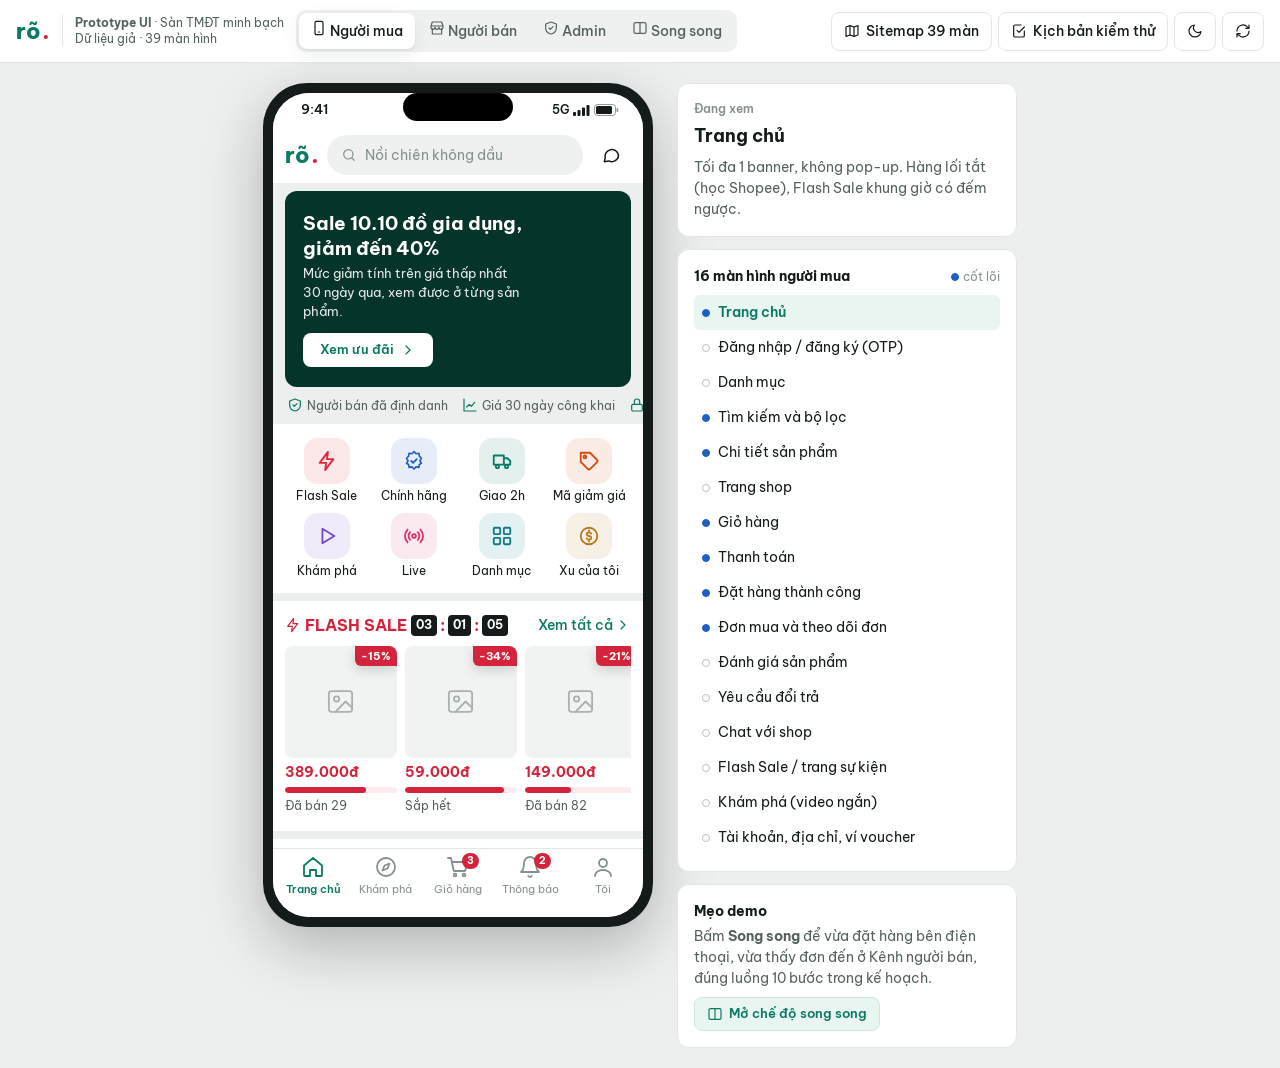
==== index.html @ e0f8260c "deploy vercel" ====
<!doctype html>
<html lang="vi"><head><meta charset="utf-8"><meta name="viewport" content="width=device-width,initial-scale=1">
<title>Rõ — Prototype Sàn TMĐT</title>
<link rel="preconnect" href="https://fonts.googleapis.com"><link rel="preconnect" href="https://fonts.gstatic.com" crossorigin>
<link href="https://fonts.googleapis.com/css2?family=Be+Vietnam+Pro:wght@400;500;600;700;800&display=swap" rel="stylesheet">
<style>:root{
  --brand:#0B7A63;--brand-600:#08624F;--brand-50:#E8F5F1;--brand-100:#CBE9DF;--on-brand:#fff;
  --accent:#D3243B;--accent-50:#FDECEE;
  --ok:#15803D;--ok-50:#E7F5EC;--warn:#A85407;--warn-50:#FDF2E2;--err:#D32222;--err-50:#FDECEC;--info:#1D5FC2;--info-50:#E8F0FC;
  --g1:#F7F8F8;--g2:#EEF1F0;--g3:#DDE2E1;--g4:#BAC2C0;--g5:#8B9593;--g6:#5A6563;--g7:#2E3837;--g8:#141B1A;
  --bg:#ECEFEE;--surface:#fff;--surface-2:#F6F8F7;--line:#E2E7E5;--text:#141B1A;--text-2:#56625F;--text-3:#86918E;
  --r:8px;--r-lg:12px;--shadow:0 1px 2px rgba(10,30,25,.06),0 6px 20px rgba(10,30,25,.07);
  --fs-xs:12px;--fs-sm:14px;--fs-md:16px;--fs-lg:18px;--fs-xl:22px;--fs-2xl:28px;
  color-scheme:light;
}
@media (prefers-color-scheme:dark){:root:not([data-theme="light"]){
  --brand:#38C29E;--brand-600:#5BD3B2;--brand-50:#11302A;--brand-100:#1A463C;--on-brand:#06221B;
  --accent:#FF6077;--accent-50:#3A1820;--ok:#4ADE80;--ok-50:#12301E;--warn:#F5B04C;--warn-50:#35260F;--err:#FF6B6B;--err-50:#3A1717;--info:#7DB0FF;--info-50:#15253E;
  --g1:#1B2322;--g2:#222B2A;--g3:#2E3937;--g4:#475451;--g5:#6E7C79;--g6:#9AA7A4;--g7:#CBD5D2;--g8:#EEF3F1;
  --bg:#0B1110;--surface:#141B1A;--surface-2:#1A2221;--line:#28322F;--text:#E8EEEC;--text-2:#A3AFAC;--text-3:#76827F;
  --shadow:0 1px 2px rgba(0,0,0,.4),0 6px 20px rgba(0,0,0,.35);color-scheme:dark;
}}
:root[data-theme="dark"]{
  --brand:#38C29E;--brand-600:#5BD3B2;--brand-50:#11302A;--brand-100:#1A463C;--on-brand:#06221B;
  --accent:#FF6077;--accent-50:#3A1820;--ok:#4ADE80;--ok-50:#12301E;--warn:#F5B04C;--warn-50:#35260F;--err:#FF6B6B;--err-50:#3A1717;--info:#7DB0FF;--info-50:#15253E;
  --g1:#1B2322;--g2:#222B2A;--g3:#2E3937;--g4:#475451;--g5:#6E7C79;--g6:#9AA7A4;--g7:#CBD5D2;--g8:#EEF3F1;
  --bg:#0B1110;--surface:#141B1A;--surface-2:#1A2221;--line:#28322F;--text:#E8EEEC;--text-2:#A3AFAC;--text-3:#76827F;
  --shadow:0 1px 2px rgba(0,0,0,.4),0 6px 20px rgba(0,0,0,.35);color-scheme:dark;
}
*{box-sizing:border-box}
html,body{margin:0;height:100%}
body{font-family:"Be Vietnam Pro",system-ui,-apple-system,"Segoe UI",sans-serif;font-size:var(--fs-sm);line-height:1.5;color:var(--text);background:var(--bg);-webkit-font-smoothing:antialiased}
button{font:inherit;color:inherit;cursor:pointer;border:0;background:none;padding:0}
input,select,textarea{font:inherit;color:inherit}
a{color:var(--brand);text-decoration:none}
h1,h2,h3,h4{margin:0;line-height:1.3}
p{margin:0}
.muted{color:var(--text-2)}.faint{color:var(--text-3)}
.xs{font-size:var(--fs-xs)}.sm{font-size:var(--fs-sm)}.md{font-size:var(--fs-md)}.lg{font-size:var(--fs-lg)}.xl{font-size:var(--fs-xl)}.xxl{font-size:var(--fs-2xl)}
.b{font-weight:600}.bb{font-weight:700}
.row{display:flex;align-items:center;gap:8px}.col{display:flex;flex-direction:column;gap:8px}
.between{justify-content:space-between}.wrap{flex-wrap:wrap}.grow{flex:1;min-width:0}
.gap4{gap:4px}.gap12{gap:12px}.gap16{gap:16px}
.mt4{margin-top:4px}.mt8{margin-top:8px}.mt12{margin-top:12px}.mt16{margin-top:16px}.mt24{margin-top:24px}
.p12{padding:12px}.p16{padding:16px}
.clamp2{display:-webkit-box;-webkit-line-clamp:2;-webkit-box-orient:vertical;overflow:hidden}
.ell{white-space:nowrap;overflow:hidden;text-overflow:ellipsis}
.price{color:var(--accent);font-weight:700}
.strike{text-decoration:line-through;color:var(--text-3);font-size:var(--fs-xs)}
.ic{width:20px;height:20px;flex:none;stroke:currentColor;fill:none;stroke-width:1.8;stroke-linecap:round;stroke-linejoin:round}
.ic.sm{width:16px;height:16px}.ic.lg{width:24px;height:24px}

/* ---------- top bar ---------- */
.topbar{position:sticky;top:0;z-index:50;display:flex;align-items:center;gap:12px;padding:10px 16px;background:var(--surface);border-bottom:1px solid var(--line);flex-wrap:wrap}
.logo{font-weight:800;font-size:22px;letter-spacing:-.5px;color:var(--brand);display:flex;align-items:baseline;gap:2px}
.logo i{font-style:normal;color:var(--accent)}
.proto-tag{font-size:12px;color:var(--text-2);border-left:1px solid var(--line);padding-left:12px;line-height:1.3}
.seg{display:flex;background:var(--g2);border-radius:10px;padding:3px;gap:2px}
.seg button{padding:7px 12px;border-radius:8px;font-weight:500;color:var(--text-2);white-space:nowrap;min-height:36px}
.seg button.on{background:var(--surface);color:var(--text);box-shadow:var(--shadow)}
.tb-actions{margin-left:auto;display:flex;gap:6px;flex-wrap:wrap}
.tbtn{display:inline-flex;align-items:center;gap:6px;padding:8px 12px;border-radius:8px;border:1px solid var(--line);background:var(--surface);font-weight:500;min-height:38px;white-space:nowrap}
.tbtn:hover{background:var(--g1)}
.timer-chip{display:inline-flex;align-items:center;gap:6px;padding:6px 10px;border-radius:99px;background:var(--warn-50);color:var(--warn);font-weight:600;font-variant-numeric:tabular-nums}

/* ---------- stage ---------- */
.stage{padding:20px;display:flex;gap:24px;justify-content:center;align-items:flex-start;min-height:calc(100vh - 60px)}
.stage.desk-only{padding:0;display:block}
.stage.split .desk-wrap{flex:1;min-width:0;height:844px;border-radius:16px;overflow:hidden;border:1px solid var(--line);box-shadow:var(--shadow)}
.stage.split .desk-wrap .desk{height:100%}
.side-notes{width:340px;flex:none;display:flex;flex-direction:column;gap:12px;position:sticky;top:80px}
.note-card{background:var(--surface);border:1px solid var(--line);border-radius:var(--r-lg);padding:16px}
.screen-list button{display:flex;align-items:center;gap:8px;width:100%;text-align:left;padding:7px 8px;border-radius:6px;min-height:34px}
.screen-list button:hover{background:var(--g1)}
.screen-list button.on{background:var(--brand-50);color:var(--brand);font-weight:600}
.dot{width:8px;height:8px;border-radius:50%;border:1.5px solid var(--g4);flex:none}
.dot.core{background:var(--info);border-color:var(--info)}

/* ---------- phone ---------- */
.phone{width:390px;height:844px;flex:none;border-radius:44px;background:var(--g8);padding:10px;box-shadow:0 20px 60px rgba(0,0,0,.25);position:relative}
:root[data-theme="dark"] .phone{background:#000}
.phone-inner{width:100%;height:100%;border-radius:36px;overflow:hidden;background:var(--bg);position:relative;display:flex;flex-direction:column}
.statusbar{height:34px;flex:none;display:flex;align-items:center;justify-content:space-between;padding:0 24px 0 28px;font-size:13px;font-weight:600;background:var(--surface)}
.statusbar.dark{background:#000;color:#fff}
.notch{position:absolute;top:10px;left:50%;transform:translateX(-50%);width:110px;height:28px;background:#000;border-radius:20px;z-index:5}
.scr{flex:1;overflow-y:auto;overflow-x:hidden;position:relative;scrollbar-width:none}
.scr::-webkit-scrollbar{display:none}
.bnav{flex:none;display:flex;background:var(--surface);border-top:1px solid var(--line);padding:6px 4px 18px}
.bnav button{flex:1;display:flex;flex-direction:column;align-items:center;gap:2px;font-size:11px;color:var(--text-3);min-height:44px;position:relative}
.bnav button.on{color:var(--brand);font-weight:600}
.bnav .cnt{position:absolute;top:-2px;left:calc(50% + 4px);background:var(--accent);color:#fff;font-size:10px;font-weight:700;border-radius:99px;padding:0 5px;min-width:16px;line-height:16px;text-align:center}
.sticky-bot{flex:none;background:var(--surface);border-top:1px solid var(--line);padding:10px 12px 22px;display:flex;gap:8px;align-items:center}
.apphead{position:sticky;top:0;z-index:4;background:var(--surface);display:flex;align-items:center;gap:8px;padding:8px 12px;min-height:52px;border-bottom:1px solid var(--line)}
.apphead h2{font-size:var(--fs-md);font-weight:600;flex:1;min-width:0}
.iconbtn{width:40px;height:40px;display:inline-grid;place-items:center;border-radius:99px;flex:none;position:relative}
.iconbtn:hover{background:var(--g2)}
.iconbtn .cnt{position:absolute;top:2px;right:0;background:var(--accent);color:#fff;font-size:10px;font-weight:700;border-radius:99px;padding:0 5px;line-height:16px}
.searchbox{flex:1;display:flex;align-items:center;gap:8px;background:var(--g2);border-radius:99px;padding:0 14px;height:40px;color:var(--text-3);min-width:0}
.searchbox input{border:0;background:none;outline:none;flex:1;min-width:0;height:100%}
.section{background:var(--surface);margin-top:8px;padding:14px 12px}
.section-h{display:flex;align-items:center;justify-content:space-between;margin-bottom:10px}
.section-h h3{font-size:var(--fs-md);font-weight:700}
.link{color:var(--brand);font-weight:500;font-size:var(--fs-sm);display:inline-flex;align-items:center;gap:2px}

/* product */
.pimg{position:relative;aspect-ratio:1;border-radius:var(--r);display:grid;place-items:center;overflow:hidden;
  background:radial-gradient(circle at 30% 25%,hsl(var(--h) 70% 92%),hsl(var(--h) 45% 80%));}
:root[data-theme="dark"] .pimg{background:radial-gradient(circle at 30% 25%,hsl(var(--h) 30% 30%),hsl(var(--h) 30% 18%))}
@media (prefers-color-scheme:dark){:root:not([data-theme="light"]) .pimg{background:radial-gradient(circle at 30% 25%,hsl(var(--h) 30% 30%),hsl(var(--h) 30% 18%))}}
.pimg span{font-size:var(--e,44px);filter:drop-shadow(0 4px 6px rgba(0,0,0,.15))}
.pimg .vid{position:absolute;right:6px;bottom:6px;background:rgba(0,0,0,.55);color:#fff;border-radius:99px;padding:2px 7px;font-size:10px;display:flex;gap:3px;align-items:center}
.pimg .disc{position:absolute;right:0;top:0;background:var(--accent);color:#fff;font-size:11px;font-weight:700;padding:2px 6px;border-bottom-left-radius:6px}
.pgrid{display:grid;grid-template-columns:1fr 1fr;gap:8px}
.pcard{background:var(--surface);border-radius:var(--r);overflow:hidden;cursor:pointer;display:flex;flex-direction:column;border:1px solid var(--line);text-align:left}
.pcard .pimg{border-radius:0}
.pcard .body{padding:8px;display:flex;flex-direction:column;gap:4px;flex:1}
.pcard .name{font-size:13px;line-height:1.35;min-height:35px}
.badges{display:flex;flex-wrap:wrap;gap:4px}
.bdg{display:inline-flex;align-items:center;gap:3px;font-size:10.5px;font-weight:600;padding:1px 6px;border-radius:4px;line-height:16px;white-space:nowrap}
.bdg.ver{background:var(--brand-50);color:var(--brand)}
.bdg.auth{background:var(--info-50);color:var(--info)}
.bdg.fast{background:var(--ok-50);color:var(--ok)}
.bdg.warn{background:var(--warn-50);color:var(--warn)}
.bdg.err{background:var(--err-50);color:var(--err)}
.bdg.gray{background:var(--g2);color:var(--text-2)}
.bdg.acc{background:var(--accent-50);color:var(--accent)}
.stars{color:#E9A23B;letter-spacing:-1px;font-size:12px}
.meta{font-size:11.5px;color:var(--text-3);display:flex;justify-content:space-between;gap:4px}

/* buttons */
.btn{display:inline-flex;align-items:center;justify-content:center;gap:6px;min-height:44px;padding:0 16px;border-radius:var(--r);font-weight:600;border:1px solid transparent;white-space:nowrap}
.btn.sm{min-height:34px;padding:0 12px;font-size:13px}
.btn.pri{background:var(--brand);color:var(--on-brand)}.btn.pri:hover{background:var(--brand-600)}
.btn.acc{background:var(--accent);color:#fff}
.btn.sec{background:var(--brand-50);color:var(--brand);border-color:var(--brand-100)}
.btn.ghost{border-color:var(--line);background:var(--surface)}.btn.ghost:hover{background:var(--g1)}
.btn.danger{background:var(--err-50);color:var(--err);border-color:transparent}
.btn.sim{border:1.5px dashed var(--warn);color:var(--warn);background:var(--warn-50)}
.btn:disabled{opacity:.45;cursor:not-allowed}
.btn.block{width:100%}
.chip{display:inline-flex;align-items:center;gap:4px;padding:0 12px;min-height:34px;border-radius:99px;border:1px solid var(--line);background:var(--surface);font-size:13px;white-space:nowrap;flex:none}
.chip.on{border-color:var(--brand);background:var(--brand-50);color:var(--brand);font-weight:600}
.chips{display:flex;gap:6px;overflow-x:auto;scrollbar-width:none;padding-bottom:2px}
.chips::-webkit-scrollbar{display:none}
.tabs{display:flex;overflow-x:auto;scrollbar-width:none;background:var(--surface);border-bottom:1px solid var(--line)}
.tabs::-webkit-scrollbar{display:none}
.tabs button{padding:12px 14px;white-space:nowrap;color:var(--text-2);border-bottom:2px solid transparent;font-weight:500;min-height:44px;flex:none}
.tabs button.on{color:var(--brand);border-color:var(--brand);font-weight:600}
.tabs .n{font-size:11px;background:var(--g2);border-radius:99px;padding:0 6px;margin-left:4px}
.tabs button.on .n{background:var(--brand-50)}
.input,.select,.textarea{width:100%;border:1px solid var(--line);background:var(--surface);border-radius:var(--r);padding:0 12px;min-height:44px;outline:none}
.textarea{padding:10px 12px;min-height:84px;resize:vertical}
.input:focus,.select:focus,.textarea:focus{border-color:var(--brand);box-shadow:0 0 0 3px var(--brand-50)}
.label{font-size:13px;font-weight:600;margin-bottom:6px;display:block}
.help{font-size:12px;color:var(--text-3);margin-top:4px}
.field{margin-bottom:14px}
.check{display:inline-grid;place-items:center;width:22px;height:22px;border-radius:6px;border:1.5px solid var(--g4);flex:none;background:var(--surface)}
.check.on{background:var(--brand);border-color:var(--brand);color:var(--on-brand)}
.radio{width:20px;height:20px;border-radius:50%;border:1.5px solid var(--g4);flex:none;display:grid;place-items:center}
.radio.on{border-color:var(--brand)}.radio.on::after{content:"";width:10px;height:10px;border-radius:50%;background:var(--brand)}
.toggle{width:44px;height:26px;border-radius:99px;background:var(--g3);position:relative;flex:none;transition:.2s}
.toggle::after{content:"";position:absolute;width:20px;height:20px;border-radius:50%;background:#fff;top:3px;left:3px;transition:.2s;box-shadow:0 1px 3px rgba(0,0,0,.2)}
.toggle.on{background:var(--brand)}.toggle.on::after{left:21px}
.stepper{display:inline-flex;align-items:center;border:1px solid var(--line);border-radius:6px;overflow:hidden}
.stepper button{width:32px;height:32px;display:grid;place-items:center}
.stepper button:hover{background:var(--g2)}
.stepper span{min-width:34px;text-align:center;font-weight:600;border-left:1px solid var(--line);border-right:1px solid var(--line);line-height:32px}
.listrow{display:flex;align-items:center;gap:12px;padding:14px 12px;background:var(--surface);border-bottom:1px solid var(--line);width:100%;text-align:left;min-height:52px}
.listrow:hover{background:var(--surface-2)}
.alert{display:flex;gap:10px;padding:10px 12px;border-radius:var(--r);font-size:13px;align-items:flex-start}
.alert.info{background:var(--info-50);color:var(--info)}
.alert.ok{background:var(--ok-50);color:var(--ok)}
.alert.warn{background:var(--warn-50);color:var(--warn)}
.alert.err{background:var(--err-50);color:var(--err)}
.alert.brand{background:var(--brand-50);color:var(--brand)}
.alert .ic{margin-top:1px}
.alert b{font-weight:700}
.divider{height:1px;background:var(--line);margin:12px 0}
.kv{display:flex;justify-content:space-between;gap:12px;padding:4px 0}
.kv span:first-child{color:var(--text-2)}
.empty{padding:40px 24px;text-align:center;color:var(--text-2);display:flex;flex-direction:column;align-items:center;gap:10px}
.empty .art{font-size:48px;width:96px;height:96px;border-radius:50%;background:var(--g2);display:grid;place-items:center}
.skel{background:linear-gradient(90deg,var(--g2) 25%,var(--g1) 37%,var(--g2) 63%);background-size:400% 100%;animation:sk 1.2s ease infinite;border-radius:6px}
@keyframes sk{0%{background-position:100% 50%}100%{background-position:0 50%}}
.prog{height:6px;border-radius:99px;background:var(--accent-50);overflow:hidden}
.prog i{display:block;height:100%;background:var(--accent);border-radius:99px}

/* banner, shortcuts */
.banner{margin:8px 12px 0;border-radius:var(--r-lg);padding:18px;color:#fff;background:linear-gradient(120deg,#0B7A63,#0F9A7C 55%,#2BB28F);position:relative;overflow:hidden;cursor:pointer;text-align:left;display:block;width:calc(100% - 24px)}
.banner::after{content:"10.10";position:absolute;right:-6px;bottom:-22px;font-size:88px;font-weight:800;opacity:.14;letter-spacing:-4px}
.banner h3{font-size:20px;font-weight:800;max-width:240px}
.banner p{font-size:12.5px;opacity:.92;margin-top:4px;max-width:250px}
.banner .btn{margin-top:12px;background:#fff;color:#0B7A63;min-height:34px;font-size:13px}
.shortcuts{display:grid;grid-template-columns:repeat(4,1fr);gap:10px 4px}
.shortcuts button{display:flex;flex-direction:column;align-items:center;gap:5px;font-size:11.5px;text-align:center;line-height:1.25}
.shortcuts .sq{width:46px;height:46px;border-radius:14px;display:grid;place-items:center;font-size:22px;background:var(--g1);border:1px solid var(--line)}
.hscroll{display:flex;gap:8px;overflow-x:auto;scrollbar-width:none;padding-bottom:2px}
.hscroll::-webkit-scrollbar{display:none}
.fs-card{width:112px;flex:none;cursor:pointer;text-align:left}
.cd{display:inline-flex;gap:3px;font-variant-numeric:tabular-nums}
.cd b{background:var(--g8);color:var(--surface);border-radius:4px;padding:0 5px;font-size:12px;line-height:20px}
.catgrid{display:grid;grid-template-columns:repeat(4,1fr);gap:8px}
.catgrid button{display:flex;flex-direction:column;align-items:center;gap:6px;font-size:11.5px;text-align:center;padding:6px 0;line-height:1.25}
.catgrid .sq{width:52px;height:52px;border-radius:50%;background:var(--brand-50);display:grid;place-items:center;font-size:24px}

/* detail */
.gallery{display:flex;overflow-x:auto;scroll-snap-type:x mandatory;scrollbar-width:none;background:var(--surface)}
.gallery::-webkit-scrollbar{display:none}
.gallery>div{flex:none;width:100%;scroll-snap-align:start}
.gallery .pimg{border-radius:0;--e:120px}
.float-head{position:absolute;top:0;left:0;right:0;display:flex;justify-content:space-between;padding:8px 10px;z-index:4;pointer-events:none}
.float-head .iconbtn{background:rgba(0,0,0,.35);color:#fff;pointer-events:auto}
.trust{display:grid;grid-template-columns:1fr 1fr;gap:6px}
.trust div{display:flex;align-items:center;gap:6px;font-size:12px;padding:8px;border-radius:6px;background:var(--surface-2);border:1px solid var(--line)}
.trust .ic{color:var(--brand);width:16px;height:16px}
.chart-wrap svg{display:block;width:100%;height:auto}
.rbar{display:flex;align-items:center;gap:6px;font-size:12px}
.rbar .bar{flex:1;height:6px;background:var(--g2);border-radius:99px;overflow:hidden}
.rbar .bar i{display:block;height:100%;background:#E9A23B}
.review{padding:12px 0;border-bottom:1px solid var(--line)}
.review:last-child{border:0}
.avatar{width:32px;height:32px;border-radius:50%;display:grid;place-items:center;font-weight:700;font-size:13px;flex:none;background:var(--brand-100);color:var(--brand)}
.thumbs{display:flex;gap:6px;margin-top:8px}
.thumbs .pimg{width:64px;--e:26px}
.seller-reply{background:var(--surface-2);border-left:3px solid var(--brand);padding:8px 10px;margin-top:8px;font-size:13px;border-radius:0 6px 6px 0}

/* sheet & toast */
.sheet-bg{position:absolute;inset:0;background:rgba(0,0,0,.45);z-index:30;display:flex;flex-direction:column;justify-content:flex-end;animation:fade .15s}
.sheet{background:var(--surface);border-radius:18px 18px 0 0;max-height:85%;overflow-y:auto;padding:8px 16px 24px;animation:up .2s ease-out}
.sheet .grab{width:40px;height:4px;border-radius:99px;background:var(--g3);margin:4px auto 12px}
@keyframes up{from{transform:translateY(40px);opacity:.5}}
@keyframes fade{from{opacity:0}}
.toast-host{position:fixed;left:50%;bottom:28px;transform:translateX(-50%);z-index:200;display:flex;flex-direction:column;gap:8px;align-items:center;pointer-events:none}
.toast{background:var(--g8);color:var(--surface);padding:10px 16px;border-radius:10px;box-shadow:var(--shadow);font-weight:500;animation:up .2s;max-width:90vw;display:flex;gap:8px;align-items:center}
.modal-bg{position:fixed;inset:0;background:rgba(0,0,0,.5);z-index:100;display:grid;place-items:center;padding:16px;animation:fade .15s}
.modal{background:var(--surface);border-radius:14px;width:min(720px,100%);max-height:90vh;overflow:auto;box-shadow:0 20px 60px rgba(0,0,0,.3)}
.modal.wide{width:min(1100px,100%)}
.modal-h{display:flex;align-items:center;justify-content:space-between;padding:16px 20px;border-bottom:1px solid var(--line);position:sticky;top:0;background:var(--surface);z-index:2}
.modal-h h3{font-size:var(--fs-lg)}
.modal-b{padding:20px}
.modal-f{padding:14px 20px;border-top:1px solid var(--line);display:flex;justify-content:flex-end;gap:8px;position:sticky;bottom:0;background:var(--surface)}

/* order stepper */
.ostep{display:flex;justify-content:space-between;position:relative;padding:4px 0}
.ostep::before{content:"";position:absolute;top:15px;left:16px;right:16px;height:2px;background:var(--g3)}
.ostep .st{display:flex;flex-direction:column;align-items:center;gap:4px;z-index:1;font-size:10.5px;text-align:center;width:56px;color:var(--text-3);line-height:1.2}
.ostep .st i{width:24px;height:24px;border-radius:50%;background:var(--g3);display:grid;place-items:center;color:#fff;font-style:normal;border:3px solid var(--surface)}
.ostep .st.done{color:var(--text)}.ostep .st.done i{background:var(--brand)}
.ostep .st.cur i{background:var(--brand);box-shadow:0 0 0 4px var(--brand-100)}
.ostep .fill{position:absolute;top:15px;left:16px;height:2px;background:var(--brand)}
.tl{position:relative;padding-left:18px}
.tl div{position:relative;padding-bottom:12px;font-size:13px}
.tl div::before{content:"";position:absolute;left:-14px;top:6px;width:8px;height:8px;border-radius:50%;background:var(--g4)}
.tl div:first-child::before{background:var(--brand);box-shadow:0 0 0 3px var(--brand-100)}
.tl div::after{content:"";position:absolute;left:-11px;top:16px;bottom:-2px;width:2px;background:var(--g3)}
.tl div:last-child::after{display:none}
.st-pill{font-size:11.5px;font-weight:600;padding:2px 8px;border-radius:99px;white-space:nowrap}
.st-cho_xac_nhan{background:var(--warn-50);color:var(--warn)}
.st-cho_lay_hang{background:var(--info-50);color:var(--info)}
.st-dang_giao{background:var(--info-50);color:var(--info)}
.st-da_giao{background:var(--brand-50);color:var(--brand)}
.st-hoan_thanh{background:var(--ok-50);color:var(--ok)}
.st-da_huy{background:var(--g2);color:var(--text-2)}
.st-tra_hang{background:var(--err-50);color:var(--err)}
.st-da_hoan_tien{background:var(--g2);color:var(--text-2)}

/* chat */
.msgs{padding:12px;display:flex;flex-direction:column;gap:8px}
.msg{max-width:78%;padding:8px 12px;border-radius:14px;font-size:13.5px;line-height:1.45}
.msg.me{align-self:flex-end;background:var(--brand);color:var(--on-brand);border-bottom-right-radius:4px}
.msg.them{align-self:flex-start;background:var(--surface);border:1px solid var(--line);border-bottom-left-radius:4px}
.msg .auto{display:block;font-size:10.5px;opacity:.7;margin-bottom:2px;font-weight:600}
.msg .t{display:block;font-size:10px;opacity:.6;margin-top:2px;text-align:right}

/* video feed */
.feed{height:100%;overflow-y:auto;scroll-snap-type:y mandatory;scrollbar-width:none;background:#000}
.feed::-webkit-scrollbar{display:none}
.vid-item{height:100%;scroll-snap-align:start;position:relative;color:#fff;overflow:hidden;display:flex;flex-direction:column;justify-content:flex-end}
.vid-bg{position:absolute;inset:0;display:grid;place-items:center;font-size:150px;background:radial-gradient(circle at 50% 40%,hsl(var(--h) 55% 45%),hsl(var(--h) 50% 12%))}
.vid-bg span{animation:bob 3s ease-in-out infinite}
@keyframes bob{50%{transform:translateY(-14px) rotate(-4deg) scale(1.04)}}
.vid-side{position:absolute;right:10px;bottom:150px;display:flex;flex-direction:column;gap:16px;align-items:center;font-size:11px;z-index:2}
.vid-side button{display:flex;flex-direction:column;align-items:center;gap:2px;color:#fff}
.vid-info{position:relative;z-index:2;padding:12px 70px 14px 14px;background:linear-gradient(transparent,rgba(0,0,0,.6))}
.pin-prod{display:flex;gap:8px;align-items:center;background:rgba(255,255,255,.95);color:#141B1A;border-radius:10px;padding:6px;margin-top:10px;text-align:left;width:100%}
.pin-prod .pimg{width:46px;--e:24px;border-radius:6px}
.feed-tabs{position:absolute;top:8px;left:0;right:0;display:flex;justify-content:center;gap:18px;z-index:5;color:#fff;font-weight:600}
.feed-tabs button{opacity:.65;padding:6px 2px;color:#fff}
.feed-tabs button.on{opacity:1;border-bottom:2px solid #fff}

/* ---------- desktop app ---------- */
.desk{display:flex;min-height:calc(100vh - 60px);background:var(--bg)}
.sidebar{width:236px;flex:none;background:var(--surface);border-right:1px solid var(--line);padding:14px 10px;display:flex;flex-direction:column;gap:2px;overflow-y:auto}
.sidebar .grp{font-size:11px;text-transform:uppercase;letter-spacing:.6px;color:var(--text-3);font-weight:600;padding:12px 10px 4px}
.sidebar button{display:flex;align-items:center;gap:10px;padding:8px 10px;border-radius:8px;text-align:left;color:var(--text-2);font-weight:500;min-height:38px}
.sidebar button:hover{background:var(--g1);color:var(--text)}
.sidebar button.on{background:var(--brand-50);color:var(--brand);font-weight:600}
.sidebar .cnt{margin-left:auto;background:var(--accent);color:#fff;font-size:11px;border-radius:99px;padding:0 7px;line-height:18px;font-weight:700}
.sidebar .dot{margin-left:auto}
.dmain{flex:1;min-width:0;display:flex;flex-direction:column}
.dhead{height:60px;flex:none;background:var(--surface);border-bottom:1px solid var(--line);display:flex;align-items:center;gap:12px;padding:0 20px;position:sticky;top:0;z-index:6}
.dhead h1{font-size:var(--fs-lg);font-weight:700;flex:1;min-width:0}
.dbody{padding:20px;flex:1;overflow:auto}
.stage.split .dbody{overflow:auto}
.stage.split .dmain{overflow:hidden}
.card{background:var(--surface);border:1px solid var(--line);border-radius:var(--r-lg);padding:16px}
.card-h{display:flex;align-items:center;justify-content:space-between;margin-bottom:12px;gap:8px}
.card-h h3{font-size:var(--fs-md);font-weight:700}
.grid{display:grid;gap:16px}
.g2{grid-template-columns:repeat(2,minmax(0,1fr))}.g3{grid-template-columns:repeat(3,minmax(0,1fr))}.g4{grid-template-columns:repeat(4,minmax(0,1fr))}.g5{grid-template-columns:repeat(5,minmax(0,1fr))}
.g-main{grid-template-columns:minmax(0,1fr) 360px}
.kpi{background:var(--surface);border:1px solid var(--line);border-radius:var(--r-lg);padding:14px 16px}
.kpi .k{font-size:12.5px;color:var(--text-2)}
.kpi .v{font-size:var(--fs-xl);font-weight:700;margin-top:4px;font-variant-numeric:tabular-nums}
.kpi .d{font-size:12px;margin-top:2px}
.up{color:var(--ok)}.down{color:var(--err)}
.tbl{width:100%;border-collapse:collapse;font-size:13.5px}
.tbl th{text-align:left;font-weight:600;color:var(--text-2);font-size:12.5px;padding:10px 12px;background:var(--surface-2);border-bottom:1px solid var(--line);white-space:nowrap}
.tbl td{padding:10px 12px;border-bottom:1px solid var(--line);vertical-align:middle}
.tbl tr:last-child td{border-bottom:0}
.tbl tr.new td{background:var(--warn-50)}
.tbl tr.click{cursor:pointer}.tbl tr.click:hover td{background:var(--surface-2)}
.tbl .num{text-align:right;font-variant-numeric:tabular-nums;white-space:nowrap}
.tbl-wrap{border:1px solid var(--line);border-radius:var(--r-lg);overflow:auto;background:var(--surface)}
.mini{display:flex;align-items:center;gap:10px;min-width:0}
.mini .pimg{width:40px;--e:20px;border-radius:6px;flex:none}
.toolbar{display:flex;gap:8px;align-items:center;margin-bottom:12px;flex-wrap:wrap}
.toolbar .input{max-width:280px;min-height:38px}
.dsteps{display:flex;gap:0;margin-bottom:20px}
.dsteps div{flex:1;display:flex;align-items:center;gap:8px;font-weight:600;color:var(--text-3);font-size:13px}
.dsteps div i{width:28px;height:28px;border-radius:50%;display:grid;place-items:center;background:var(--g2);font-style:normal;flex:none}
.dsteps div.done{color:var(--text)}.dsteps div.done i{background:var(--brand);color:var(--on-brand)}
.dsteps div.cur{color:var(--brand)}.dsteps div.cur i{background:var(--brand-50);color:var(--brand);box-shadow:0 0 0 2px var(--brand)}
.dsteps div::after{content:"";flex:1;height:2px;background:var(--g3);margin:0 8px}
.dsteps div:last-child::after{display:none}
.fee-row{display:flex;justify-content:space-between;padding:7px 0;font-size:13.5px;border-bottom:1px dashed var(--line)}
.fee-row:last-child{border:0}
.notif-pop{position:absolute;top:52px;right:16px;width:360px;background:var(--surface);border:1px solid var(--line);border-radius:12px;box-shadow:var(--shadow);z-index:20;max-height:420px;overflow:auto}
.notif-item{padding:12px 14px;border-bottom:1px solid var(--line);font-size:13px;display:flex;gap:10px;cursor:pointer;width:100%;text-align:left}
.notif-item:hover{background:var(--surface-2)}
.notif-item.unread{background:var(--brand-50)}
.qr{width:160px;height:160px;background:repeating-conic-gradient(var(--g8) 0 25%,var(--surface) 0 50%) 0 0/20px 20px;border:8px solid var(--surface);outline:1px solid var(--line);border-radius:8px;position:relative}
.qr::after{content:"VNeID";position:absolute;inset:50px;background:var(--surface);display:grid;place-items:center;font-weight:800;color:#C8102E;font-size:12px;border-radius:6px}
.waybill{border:2px solid #000;color:#000;background:#fff;font-family:ui-monospace,Menlo,monospace;font-size:12px;width:100%;max-width:420px;margin:0 auto}
.waybill .wr{border-bottom:1px solid #000;padding:8px 10px}
.barcode{height:56px;background:repeating-linear-gradient(90deg,#000 0 2px,#fff 2px 4px,#000 4px 7px,#fff 7px 8px,#000 8px 9px,#fff 9px 12px);margin:6px 0}
.perm td,.perm th{text-align:center}.perm td:first-child,.perm th:first-child{text-align:left}
.legal{font-size:13.5px;line-height:1.7}
.legal h4{margin:14px 0 4px;font-size:14px}
.reminder-on{background:var(--brand)!important;color:var(--on-brand)!important}

/* sitemap modal */
.smap{display:grid;grid-template-columns:repeat(3,1fr);gap:16px}
.smap .col-c{border:1px solid var(--line);border-radius:12px;padding:14px}
.smap button{display:flex;gap:8px;align-items:center;padding:6px 6px;width:100%;text-align:left;border-radius:6px;font-size:13.5px}
.smap button:hover{background:var(--brand-50)}
.task-row{display:flex;gap:12px;padding:12px;border:1px solid var(--line);border-radius:10px;align-items:center;margin-bottom:8px}

@media (max-width:1100px){.side-notes{display:none}.g-main{grid-template-columns:1fr}.g4,.g5{grid-template-columns:repeat(2,minmax(0,1fr))}}
@media (max-width:900px){
  .stage.split{flex-direction:column;align-items:stretch}
  .stage.split .phone{margin:0 auto}
  .stage.split .desk-wrap{height:auto}
  .sidebar{width:64px;padding:10px 6px}.sidebar .lbl,.sidebar .grp,.sidebar .cnt,.sidebar .dot{display:none}
  .sidebar button{justify-content:center}
  .g2,.g3{grid-template-columns:1fr}.smap{grid-template-columns:1fr}
  .proto-tag{display:none}
}
@media (max-width:480px){
  .stage{padding:0}
  .phone{width:100%;height:calc(100dvh - var(--tbh,110px));border-radius:0;padding:0;box-shadow:none}
  .topbar{gap:8px;padding:8px 10px}.topbar .seg{max-width:100%;overflow-x:auto;scrollbar-width:none}.seg button{padding:7px 9px}
  .tb-actions{margin-left:0}.tbtn{padding:6px 9px;min-height:36px}
  .phone-inner{border-radius:0}.notch{display:none}
  .tb-actions .lbl{display:none}
  .dbody{padding:12px}
  .g4,.g5{grid-template-columns:1fr 1fr}
}
@media print{
  body *{visibility:hidden}
  .print-area,.print-area *{visibility:visible}
  .print-area{position:absolute;left:0;top:0;width:100%}
}

/* ===== realism pass ===== */
:root{--img-bg:#F1F2F2}
:root[data-theme="dark"]{--img-bg:#202826}
@media (prefers-color-scheme:dark){:root:not([data-theme="light"]){--img-bg:#202826}}
.pimg,:root[data-theme="dark"] .pimg{background:var(--img-bg) url("data:image/svg+xml,%3Csvg xmlns='http://www.w3.org/2000/svg' viewBox='0 0 24 24' fill='none' stroke='%23A9B2B0' stroke-width='1.4' stroke-linecap='round' stroke-linejoin='round'%3E%3Crect x='3' y='4' width='18' height='16' rx='2'/%3E%3Ccircle cx='9' cy='10' r='2'/%3E%3Cpath d='m21 17-5-5-8 8'/%3E%3C/svg%3E") center/28% no-repeat}
@media (prefers-color-scheme:dark){:root:not([data-theme="light"]) .pimg{background:var(--img-bg) center/28% no-repeat}}
.pimg img{position:absolute;inset:0;width:100%;height:100%;object-fit:cover;display:block}
.pimg .disc,.pimg .vid{z-index:1}
.pimg .disc{border-radius:0 0 0 6px;font-size:11px}
.vidslide{background:#111}
.vidslide img{opacity:.55}
.playbtn{position:absolute;left:50%;top:50%;transform:translate(-50%,-50%);width:56px;height:56px;border-radius:50%;background:rgba(255,255,255,.92);color:#141B1A;display:grid;place-items:center;z-index:1}
.playbtn.sm{width:24px;height:24px}
.playbtn .ic{fill:currentColor}
.pcard{border-color:transparent;box-shadow:0 0 0 1px var(--line)}
.pcard:hover{box-shadow:0 0 0 1px var(--brand-100),0 4px 12px rgba(10,30,25,.08)}
.banner{background-color:#05342A;background-size:cover;background-position:right center;padding:20px 18px;min-height:150px}
.banner::after{content:none}
.banner h3{font-size:19px;font-weight:700;max-width:220px;line-height:1.3}
.banner p{max-width:220px;opacity:.9}
.assure{display:flex;gap:14px;overflow-x:auto;scrollbar-width:none;padding:10px 14px 2px;font-size:11.5px;color:var(--text-2);white-space:nowrap}
.assure::-webkit-scrollbar{display:none}
.assure span{display:inline-flex;align-items:center;gap:4px}
.assure .ic{color:var(--brand)}
.shortcuts .sq{border:0;background:color-mix(in srgb,var(--c) 11%,var(--surface));color:var(--c);border-radius:14px}
.shortcuts .sq .ic{width:22px;height:22px;stroke-width:2}
.catgrid .sq{position:relative;overflow:hidden;background:var(--img-bg);border:1px solid var(--line)}
.catgrid .sq img,.catdot img{width:100%;height:100%;object-fit:cover;display:block}
.catdot{width:40px;height:40px;border-radius:50%;overflow:hidden;background:var(--img-bg);flex:none;display:block}
.catdot.sm{width:28px;height:28px}
.mono{display:grid;place-items:center;width:100%;height:100%;border-radius:inherit;background:hsl(var(--h) 42% 36%);color:#fff;font-weight:700;letter-spacing:-.3px;font-size:max(11px,.92em);line-height:1}
.mono.sm{display:inline-grid;width:24px;height:24px;border-radius:6px;font-size:10.5px;vertical-align:middle;margin-right:4px}
.avatar:has(.mono){background:none;padding:0}
.shopcover{color:#fff;padding:16px;background-color:#1d2a27;background-size:cover;background-position:center}
.vid-bg{background:#111;font-size:0}
.vid-bg img{width:100%;height:100%;object-fit:cover;opacity:.9}
.vid-bg::after{content:"";position:absolute;inset:0;background:linear-gradient(rgba(0,0,0,.35),transparent 22%,transparent 55%,rgba(0,0,0,.55))}
.empty .art{font-size:0;width:72px;height:72px;color:var(--text-3)}
.empty .art .ic{width:30px;height:30px;stroke-width:1.5}
.sidebar .grp{text-transform:none;letter-spacing:0;font-size:12px}
.note-card>.xs:first-child{letter-spacing:0}
</style></head>
<body><header class="topbar" id="topbar"></header><main class="stage" id="stage"></main><div id="modalHost"></div><div class="toast-host" id="toasts"></div>
<script>
/* ================= DỮ LIỆU GIẢ ================= */
const CATS=[
  {id:'dgd',short:'Gia dụng',name:'Điện gia dụng',emoji:'🍳',subs:['Nồi chiên không dầu','Máy xay','Nồi cơm điện','Máy hút bụi','Ấm siêu tốc']},
  {id:'mp',short:'Mỹ phẩm',name:'Mỹ phẩm',emoji:'💄',subs:['Chống nắng','Làm sạch','Serum','Dưỡng ẩm','Trang điểm']},
  {id:'tt',short:'Thời trang',name:'Thời trang',emoji:'👕',subs:['Áo','Quần','Túi','Giày']},
  {id:'mb',short:'Mẹ & bé',name:'Mẹ & bé',emoji:'🍼',subs:['Tã bỉm','Bình sữa','Sữa bột','Xe đẩy','Đồ sơ sinh']},
  {id:'dt',short:'Điện thoại',name:'Điện thoại & phụ kiện',emoji:'📱',subs:['Tai nghe','Sạc dự phòng','Cáp sạc','Ốp lưng','Đồng hồ thông minh','Loa']},
  {id:'nc',short:'Nhà cửa',name:'Nhà cửa & đời sống',emoji:'🛋️',subs:['Hộp đựng','Đèn','Thảm','Kệ','Chăn ga']},
  {id:'tp',short:'Thực phẩm',name:'Thực phẩm',emoji:'🍵',subs:['Trà','Cà phê','Hạt','Mật ong']},
  {id:'sach',short:'Sách',name:'Sách & văn phòng',emoji:'📚',subs:['Sổ tay','Bút','Sách','Họa cụ','Đèn bàn']},
];
const SHOPS=[
  {id:'s1',mono:'HP',name:'Gia Dụng Hùng Phát',owner:'Nguyễn Văn Hùng',city:'TP.HCM',verified:true,official:false,rating:4.8,resp:97,joined:'03/2026',follows:12400,score:98,logo:'🏠',hue:165,mst:'8412****57',type:'Hộ kinh doanh',vdate:'12/03/2026',freeship:true},
  {id:'s2',mono:'LB',name:'Lumière Beauty Official',owner:'Công ty TNHH Lumière VN',city:'Hà Nội',verified:true,official:true,rating:4.9,resp:99,joined:'01/2026',follows:58200,score:100,logo:'🌸',hue:340,mst:'0109****21',type:'Doanh nghiệp',vdate:'08/01/2026',freeship:true},
  {id:'s3',mono:'MS',name:'Mộc Store',owner:'Trần Thị Mộc',city:'Đà Nẵng',verified:true,official:false,rating:4.7,resp:92,joined:'04/2026',follows:6100,score:95,logo:'🌿',hue:95,mst:'0401****88',type:'Hộ kinh doanh',vdate:'02/04/2026',freeship:false},
  {id:'s4',mono:'BY',name:'Bé Yêu Mart',owner:'Công ty CP Bé Yêu',city:'TP.HCM',verified:true,official:true,rating:4.9,resp:98,joined:'02/2026',follows:31700,score:99,logo:'🧸',hue:200,mst:'0316****02',type:'Doanh nghiệp',vdate:'15/02/2026',freeship:true},
  {id:'s5',mono:'TZ',name:'TechZone VN',owner:'Công ty TNHH TechZone',city:'Hà Nội',verified:true,official:true,rating:4.8,resp:96,joined:'01/2026',follows:44300,score:97,logo:'🎧',hue:225,mst:'0108****66',type:'Doanh nghiệp',vdate:'20/01/2026',freeship:true},
  {id:'s6',mono:'NX',name:'Nhà Xinh Decor',owner:'Lê Hoàng Nam',city:'TP.HCM',verified:true,official:false,rating:4.6,resp:90,joined:'05/2026',follows:4800,score:93,logo:'🪴',hue:30,mst:'8455****13',type:'Hộ kinh doanh',vdate:'09/05/2026',freeship:false},
  {id:'s7',mono:'TN',name:'Trà Thái Nguyên Xanh',owner:'Hoàng Văn Chè',city:'Thái Nguyên',verified:true,official:false,rating:4.9,resp:94,joined:'03/2026',follows:9300,score:98,logo:'🍃',hue:110,mst:'4600****45',type:'Hộ kinh doanh',vdate:'21/03/2026',freeship:true},
  {id:'s8',mono:'ĐP',name:'Nhà Sách Đông Phương',owner:'Công ty CP Sách Đông Phương',city:'TP.HCM',verified:true,official:true,rating:4.8,resp:95,joined:'02/2026',follows:15200,score:99,logo:'📖',hue:45,mst:'0314****90',type:'Doanh nghiệp',vdate:'05/02/2026',freeship:true},
  {id:'s9',mono:'88',name:'Shop Hàng Hiệu Giá Rẻ 88',owner:'Chưa xác thực',city:'Hà Nội',verified:false,official:false,rating:3.9,resp:61,joined:'08/2026',follows:870,score:72,logo:'🏷️',hue:0,mst:'—',type:'Cá nhân',vdate:'—',freeship:false},
  {id:'s10',mono:'KC',name:'Kim Chi Fashion',owner:'Trần Thị Kim Chi',city:'TP.HCM',verified:false,official:false,rating:4.5,resp:88,joined:'09/2026',follows:1200,score:90,logo:'👗',hue:310,mst:'8477****31',type:'Hộ kinh doanh',vdate:'—',freeship:false},
];
// [id, tên, danh mục, shop, giá, giá gốc, sao, đã bán, giao2h, chính hãng, emoji, hue, đặc biệt]
const P_RAW=[
 ['p1','Nồi chiên không dầu 5L cảm ứng HP-5','dgd','s1',1290000,1690000,4.8,3200,1,0,'🍳',160],
 ['p2','Nồi chiên không dầu 7L cửa kính quan sát','dgd','s1',1590000,1990000,4.7,1450,1,0,'🍳',190],
 ['p3','Nồi chiên không dầu 4,5L cơ bản giảm sốc','dgd','s9',690000,1490000,4.1,860,0,0,'🍳',10,'fake'],
 ['p4','Nồi chiên hơi nước Lumi 6L đa năng','dgd','s5',2190000,2490000,4.9,640,1,1,'🍲',220],
 ['p5','Máy xay sinh tố đa năng 1,5L','dgd','s1',459000,590000,4.7,2100,1,0,'🥤',130],
 ['p6','Nồi cơm điện tử 1,8L lòng niêu','dgd','s1',899000,1150000,4.8,980,0,0,'🍚',40],
 ['p7','Máy hút bụi cầm tay không dây','dgd','s5',1350000,1650000,4.6,520,1,1,'🧹',260],
 ['p8','Ấm siêu tốc inox 1,7L','dgd','s1',199000,259000,4.7,5400,1,0,'🫖',175],
 ['p9','Kem chống nắng SPF50+ PA++++ 50ml','mp','s2',285000,350000,4.9,12800,1,1,'🧴',45],
 ['p10','Sữa rửa mặt dịu nhẹ pH 5.5 150ml','mp','s2',159000,199000,4.8,8700,0,1,'🫧',190],
 ['p11','Serum Vitamin C 10% sáng da 30ml','mp','s2',329000,420000,4.7,4300,0,1,'💧',35],
 ['p12','Son kem lì hàng auth 1:1 siêu rẻ','mp','s9',49000,250000,3.9,2900,0,0,'💄',350,'flag'],
 ['p13','Nước tẩy trang micellar 400ml','mp','s2',189000,229000,4.8,6100,1,1,'🧼',200],
 ['p14','Kem dưỡng ẩm phục hồi B5 50ml','mp','s2',399000,459000,4.8,2300,0,1,'🫙',300],
 ['p15','Áo thun cotton unisex form rộng','tt','s10',129000,179000,4.5,3400,0,0,'👕',210],
 ['p16','Quần jean nữ ống suông lưng cao','tt','s10',289000,390000,4.4,1800,0,0,'👖',225],
 ['p17','Áo sơ mi linen nam tay ngắn','tt','s3',349000,420000,4.7,760,0,0,'👔',80],
 ['p18','Túi tote canvas vẽ tay','tt','s3',159000,0,4.8,1200,0,0,'👜',30],
 ['p19','Giày sneaker trắng basic','tt','s9',199000,890000,3.8,640,0,0,'👟',0,'fake'],
 ['p20','Tã quần size L 54 miếng','mb','s4',329000,379000,4.9,9600,1,1,'🧷',195],
 ['p21','Bình sữa PPSU 240ml chống sặc','mb','s4',285000,320000,4.9,3100,1,1,'🍼',180],
 ['p22','Sữa bột công thức 800g','mb','s4',545000,589000,4.9,5200,1,1,'🥛',50],
 ['p23','Xe đẩy em bé gấp gọn một tay','mb','s4',1890000,2390000,4.8,410,0,1,'🛒',150],
 ['p24','Khăn sữa sợi tre 6 chiếc','mb','s4',119000,150000,4.8,4400,0,1,'🧺',90],
 ['p25','Tai nghe bluetooth chống ồn ANC','dt','s5',890000,1290000,4.7,2700,1,1,'🎧',240],
 ['p26','Sạc dự phòng 20.000mAh 22,5W','dt','s5',399000,490000,4.8,6800,1,1,'🔋',120],
 ['p27','Cáp sạc nhanh USB-C 1m bọc dù','dt','s5',89000,129000,4.8,15300,1,1,'🔌',250],
 ['p28','Ốp lưng trong suốt chống sốc','dt','s9',29000,99000,4.0,7200,0,0,'📱',270,'flag2'],
 ['p29','Đồng hồ thông minh theo dõi sức khỏe','dt','s5',1490000,1890000,4.6,890,1,1,'⌚',230],
 ['p30','Loa bluetooth mini chống nước','dt','s5',590000,750000,4.7,1300,1,1,'🔊',280],
 ['p31','Bộ 3 hộp thủy tinh trữ thực phẩm','nc','s6',249000,320000,4.8,2600,0,0,'🥡',170],
 ['p32','Đèn ngủ gỗ cảm ứng 3 chế độ','nc','s6',189000,240000,4.7,1900,0,0,'💡',40],
 ['p33','Thảm lau chân cotton thấm hút','nc','s6',79000,99000,4.6,3800,0,0,'🧶',20],
 ['p34','Kệ gia vị 2 tầng inox 304','nc','s1',239000,299000,4.7,1700,1,0,'🧂',185],
 ['p35','Chăn hè cotton đũi mát lạnh','nc','s6',459000,590000,4.8,940,0,0,'🛏️',205],
 ['p36','Trà xanh Thái Nguyên đặc biệt 500g','tp','s7',220000,260000,4.9,3900,0,0,'🍵',100],
 ['p37','Cà phê rang xay Cầu Đất 500g','tp','s7',189000,0,4.8,2800,0,0,'☕',25],
 ['p38','Hạt điều rang muối Bình Phước 500g','tp','s7',199000,245000,4.8,4100,1,0,'🥜',35],
 ['p39','Mật ong hoa cà phê nguyên chất 500ml','tp','s7',159000,0,4.9,1600,0,0,'🍯',42],
 ['p40','Sổ tay bìa da A5 có chun','sach','s8',99000,130000,4.8,5200,0,1,'📒',20],
 ['p41','Bút gel 0.5mm hộp 12 cây','sach','s8',65000,80000,4.7,8900,0,1,'🖊️',215],
 ['p42','Sách kỹ năng: Làm chủ thói quen nhỏ','sach','s8',139000,189000,4.9,3300,0,1,'📕',0],
 ['p43','Bộ màu nước 24 màu kèm cọ','sach','s8',159000,199000,4.8,1400,0,1,'🎨',290],
 ['p44','Đèn bàn LED chống cận 3 chế độ','sach','s8',329000,399000,4.7,2200,1,1,'🪔',55],
];

/* Ảnh sản phẩm: ảnh chụp thật từ Unsplash (giấy phép miễn phí). Không tải được thì ô ảnh hiện nền trơn. */
const IMGS={p1:['1774074645537-f72f70d40d12','1627670381055-487000952cb0','1598998834483-8b02cd0d3bdf'],p2:['1781737857663-f1f14a60ba46','1774074645537-f72f70d40d12','1730405068968-d01e87fc29ce'],p3:['1598998834483-8b02cd0d3bdf','1627670381055-487000952cb0'],p4:['1730405068968-d01e87fc29ce','1655354435511-1809b2519cdf','1781737857663-f1f14a60ba46'],p5:['1622818426197-d54f85b88690','1512203864638-f6cbb3cca374','1570222094114-d054a817e56b'],p6:['1544233726-9f1d2b27be8b','1599182345361-9542815e73f6','1569641092045-f6ec23879aef'],p7:['1765970101654-337b573142fb','1558317374-067fb5f30001','1527515673510-8aa78ce21f9b'],p8:['1594213114663-d94db9b17125','1685514128186-c5d8d7e90e1a','1643114786355-ff9e52736eab'],p9:['1698912198250-fb0c5ecccc6e','1623676714504-edd78728155e','1594055103006-7871176f1a7e'],p10:['1745141063798-7fa04698ea80','1748639320154-6ba118bccc74','1732861612232-50cbe19c1ae5'],p11:['1713768704571-6aeb0d0e5105','1679394270597-e90694d70350','1627811015433-368c148f6c3c'],p12:['1760860992755-c432351d47e9','1512496015851-a90fb38ba796'],p13:['1600518088325-6a124128922e','1600518088359-0184dd513b95','1724085339140-531fe39625f7'],p14:['1764694071508-e4b1efcd39bc','1765964492963-b0aa8c172431','1643123158391-8543727c85f5'],p15:['1620799139652-715e4d5b232d','1603113730470-780cbb2f32ca','1620799139507-2a76f79a2f4d'],p16:['1624378439575-d8705ad7ae80','1714143136372-ddaf8b606da7','1637069585336-827b298fe84a'],p17:['1740711152088-88a009e877bb','1713881649391-a1c8ddaf83cd','1713881587420-113c1c43e28a'],p18:['1544816155-12df9643f363','1548863227-3af567fc3b27','1574365569389-a10d488ca3fb'],p19:['1544441892-794166f1e3be','1600269452121-4f2416e55c28'],p20:['1584839404042-8bc21d240e91','1695998575483-b215c8b2f619','1573662012516-5cb4399006e7'],p21:['1623707430616-d9f956bcac2b','1635258559918-ed56f88004de'],p22:['1693996046865-19217d179161','1704650312191-005ab02786f5','1596151163116-98a5033814c2'],p23:['1611223355350-5be15e624fdf','1559135141-2bea6465fccf','1528121108018-743eef2e4a7a'],p24:['1768693602418-260d828b878d','1709626142596-f99fda8e68f1'],p25:['1505740420928-5e560c06d30e','1618366712010-f4ae9c647dcb','1590658268037-6bf12165a8df'],p26:['1566554738544-d962991c3fee','1706275399494-fb26bbc5da63'],p27:['1595756630452-736bc8ef3693','1619459072761-496c0812331b','1572721546624-05bf65ad7679'],p28:['1771142061210-95e97225641e','1697008230027-5c6ebaf24801'],p29:['1624096104992-9b4fa3a279dd','1579586337278-3befd40fd17a','1660844817855-3ecc7ef21f12'],p30:['1547052178-7f2c5a20c332','1589003077984-894e133dabab','1582978571763-2d039e56f0c3'],p31:['1774442501862-eeaeaad491ee','1631447661435-b86ae5ecd564','1774569037314-7a4353f6ae04'],p32:['1608890558220-527ef33e932a','1761083042094-988fd3a3ae69','1779022469383-01877a89caf6'],p33:['1549295265-b0c1f7fb6147','1589153954896-0ce7eac58156','1615927998810-ca467ad48c5f'],p34:['1741521311950-fe32245b1e5d','1771128264855-1c032332cbc8','1781018727258-4a70d500e4ee'],p35:['1637819976869-928427bd7380','1638431110087-80c185015f94','1714919022564-9d4d4a906482'],p36:['1760074057731-83e375873eb5','1763617702099-d956f3fd8324','1766482280244-afd07a7028fc'],p37:['1598198192305-46b0805890d3','1685798830559-c116586a0d33','1605711599412-775918dbe770'],p38:['1641718087616-859c6754efb9','1509912760195-4f6cfd8cce2c','1626697556426-8a55a8af4999'],p39:['1587049352851-8d4e89133924','1558642452-9d2a7deb7f62','1613548058193-1cd24c1bebcf'],p40:['1654542645651-5196f4931cd6','1677064061401-f77f966ff8a1','1550517355-375c103a6a81'],p41:['1521669145854-0bd392445939','1522363890879-4bf9c65ee3f8','1590761131910-614cda70445f'],p42:['1528459105426-b9548367069b','1705837861201-dd000d929a31','1519764340700-3db40311f21e'],p43:['1777537953461-744f35dcb1de','1584731828774-1f8e44029a4d','1577941796491-999f99ba658f'],p44:['1582356630861-61bb9b41f541','1523380262778-076eb862d38f','1579326882518-21eaa7893b02']};
const CATIMG={dgd:'1622818426197-d54f85b88690',mp:'1698912198250-fb0c5ecccc6e',tt:'1620799139652-715e4d5b232d',mb:'1623707430616-d9f956bcac2b',dt:'1505740420928-5e560c06d30e',nc:'1608890558220-527ef33e932a',tp:'1760074057731-83e375873eb5',sach:'1528459105426-b9548367069b'};
const BANNER_IMG='1745846664210-756817e1b19c';
const uimg=(id,w=400,h)=>id?`https://images.unsplash.com/photo-${id}?auto=format&fit=crop&w=${w}&h=${h||w}&q=70`:'';
const CATPOOL={};P_RAW.forEach(a=>{(CATPOOL[a[2]]=CATPOOL[a[2]]||[]).push(IMGS[a[0]][0])});
function photosOf(p){return (p&&IMGS[p.id])||(p&&CATPOOL[p.cat])||[]}
function imgTag(id,w,alt,h){return id?`<img src="${uimg(id,w,h)}" alt="${alt||''}" loading="lazy" decoding="async" onerror="this.remove()">`:''}
function logoHTML(sh,cls=''){return `<span class="mono ${cls}" style="--h:${sh.hue}">${sh.mono||(sh.name||'?')[0]}</span>`}
const VARIANTS={dgd:['Đen','Trắng'],mp:[],tt:['S','M','L','XL'],mb:[],dt:['Đen','Trắng','Xanh'],nc:[],tp:[],sach:[]};
const DESCS={
 dgd:'Công suất ổn định, lòng nồi chống dính phủ ceramic không PFOA. Bảo hành 12 tháng chính thức tại shop, 1 đổi 1 trong 15 ngày nếu lỗi nhà sản xuất.',
 mp:'Phân phối chính hãng, có tem nhãn phụ tiếng Việt và số công bố mỹ phẩm. Hạn sử dụng còn trên 18 tháng.',
 tt:'Chất liệu thoáng mát, đường may chắc chắn. Hỗ trợ đổi size trong 7 ngày nếu chưa qua sử dụng.',
 mb:'Hàng nhập khẩu chính ngạch, đầy đủ hóa đơn. Bảo quản nơi khô ráo, tránh ánh nắng trực tiếp.',
 dt:'Bảo hành 12 tháng. Hỗ trợ sạc nhanh, tương thích hầu hết điện thoại hiện nay.',
 nc:'Thiết kế tối giản, dễ vệ sinh, phù hợp căn hộ nhỏ.',
 tp:'Sản phẩm của hợp tác xã địa phương, có giấy chứng nhận an toàn thực phẩm. Đóng gói hút chân không.',
 sach:'Giấy dày, chống lóa, phù hợp học sinh – sinh viên – dân văn phòng.'
};
function rng(seed){let s=0;for(const c of String(seed))s=(s*31+c.charCodeAt(0))>>>0;return()=>{s=(s*1664525+1013904223)>>>0;return s/4294967296}}
function genHistory(p){
  const r=rng(p.id),h=[];const base=p.price;
  if(p.special==='fake'){
    for(let i=0;i<30;i++){
      if(i<19)h.push(Math.round(base*(1.0+r()*0.06)/1000)*1000);
      else if(i<29)h.push(Math.round(p.orig*(0.98+r()*0.04)/1000)*1000);
      else h.push(base);
    }
  }else{
    const top=p.orig?Math.min(p.orig,base*1.18):base*1.06;
    for(let i=0;i<30;i++){
      const t=i/29;let v=top-(top-base)*Math.pow(t,1.4)+(r()-.5)*base*0.04;
      if(i===29)v=base;h.push(Math.max(base*0.97,Math.round(v/1000)*1000));
    }
  }
  return h;
}
const NAMES=['Ngọc Anh','Minh Thư','Quốc Bảo','Thu Hà','Hoàng Long','Phương Linh','Đức Huy','Mai Chi','Tuấn Kiệt','Khánh Vy','Gia Hân','Thanh Tâm'];
const RTEXT={5:['Hàng y hình, đóng gói rất kỹ. Giao nhanh hơn dự kiến, sẽ ủng hộ shop tiếp.','Chất lượng tốt so với giá, shop tư vấn nhiệt tình.','Đúng mô tả, dùng 1 tuần thấy ổn. Xem lịch sử giá thấy đang là giá tốt nên chốt luôn.'],
 4:['Sản phẩm ổn, giao hơi chậm 1 ngày.','Dùng tốt, hộp hơi móp nhẹ nhưng bên trong không sao.'],
 3:['Tạm được, màu ngoài thực tế hơi khác ảnh.'],2:['Chất lượng chưa như kỳ vọng.'],1:['Hàng không giống mô tả, đang yêu cầu trả hàng.']};
function genReviews(p){
  const r=rng(p.id+'rv'),out=[];const n=4+Math.floor(r()*4);
  for(let i=0;i<n;i++){
    let st=r()<p.rating-3.6?5:(r()<.7?4:(p.rating<4.2?(r()<.5?1:2):3));
    if(p.rating>=4.8&&i<3)st=5;
    const arr=RTEXT[st];
    out.push({id:p.id+'r'+i,pid:p.id,name:NAMES[Math.floor(r()*NAMES.length)],stars:st,text:arr[Math.floor(r()*arr.length)],photos:r()<.45?Math.ceil(r()*3):0,video:r()<.15,variant:(VARIANTS[p.cat]||[])[0]||'',days:1+Math.floor(r()*28),reply:null});
  }
  return out;
}

function seedState(){
  const products=P_RAW.map(a=>{const p={id:a[0],name:a[1],cat:a[2],shop:a[3],price:a[4],orig:a[5],rating:a[6],sold:a[7],fast:!!a[8],auth:!!a[9],emoji:a[10],hue:a[11],special:a[12]||null,
    stock:20+((a[7]*7)%180),video:['p1','p2','p4','p9','p11','p25','p29','p36','p23','p30'].includes(a[0]),status:'dang_ban',sku:'SKU-'+a[0].slice(1).padStart(4,'0'),cost:Math.round(a[4]*0.62/1000)*1000};
    p.variants=VARIANTS[p.cat]||[];p.desc=DESCS[p.cat];p.history=genHistory(p);return p;});
  // p12, p28 hiện vẫn đang bán nhưng bị gắn cờ
  const reviews=[].concat(...products.map(genReviews));
  const now=Date.now(),H=3600e3,D=24*H;
  const addr={name:'Huỳnh Thị Lan',phone:'0901 234 567',line:'123 Võ Văn Tần, P. Võ Thị Sáu, Quận 3, TP.HCM'};
  const mk=(id,buyer,shop,items,status,ago,extra={})=>({id,buyer,buyerId:buyer.name==='Huỳnh Thị Lan'?'u1':null,shop,items,status,created:now-ago,ship:15000,shipDisc:0,vShop:0,vPlat:0,xu:0,pay:extra.pay||'COD',reviewed:false,log:[],...extra});
  const it=(pid,qty=1,variant)=>{const p=products.find(x=>x.id===pid);return{pid,qty,variant:variant??(p.variants[0]||''),price:p.price}};
  const B=(n,ph,l)=>({name:n,phone:ph,line:l});
  const orders=[
    mk('RO2610011',addr,'s1',[it('p6')],'hoan_thanh',9*D,{pay:'Ví RõPay'}),
    mk('RO2610023',addr,'s2',[it('p9',2)],'da_giao',3*D,{pay:'Ví RõPay'}),
    mk('RO2610031',addr,'s5',[it('p26')],'dang_giao',2*D),
    mk('RO2610042',addr,'s4',[it('p20')],'cho_xac_nhan',3*H),
    mk('RO2610056',addr,'s1',[it('p8')],'hoan_thanh',15*D,{reviewed:true}),
    mk('RO2610061',B('Trần Minh','0912 *** 881','45 Lê Lợi, Q.1, TP.HCM'),'s1',[it('p1')],'cho_xac_nhan',40*60e3),
    mk('RO2610064',B('Phạm Thu','0938 *** 420','12 Nguyễn Trãi, Thanh Xuân, Hà Nội'),'s1',[it('p5',2)],'cho_xac_nhan',2*H),
    mk('RO2610070',B('Lê Quang','0977 *** 135','88 Hùng Vương, Hải Châu, Đà Nẵng'),'s1',[it('p2')],'cho_lay_hang',6*H),
    mk('RO2610075',B('Võ An','0903 *** 662','7 Phan Xích Long, Phú Nhuận, TP.HCM'),'s1',[it('p34',2)],'dang_giao',D+5*H),
    mk('RO2610082',B('Đỗ Hà','0989 *** 214','201 Cầu Giấy, Hà Nội'),'s1',[it('p1')],'hoan_thanh',6*D),
    mk('RO2610088',B('Ngô Bảo','0965 *** 739','30 Trần Phú, Nha Trang'),'s1',[it('p6')],'tra_hang',4*D),
    mk('RO2610093',B('Bùi Hạnh','0945 *** 027','15 Lạch Tray, Hải Phòng'),'s9',[it('p3')],'tra_hang',5*D),
    mk('RO2610097',B('Đặng Khoa','0916 *** 553','9 Nguyễn Văn Cừ, Ninh Kiều, Cần Thơ'),'s3',[it('p17')],'hoan_thanh',8*D),
    mk('RO2610101',B('Trịnh Mai','0932 *** 118','56 Lý Thường Kiệt, Huế'),'s2',[it('p11')],'da_huy',2*D,{cancel:'Người mua đổi ý (hủy trước khi shop xác nhận)'}),
    mk('RO2610105',B('Lý Tuấn','0908 *** 471','3 Võ Thị Sáu, Biên Hòa'),'s1',[it('p8',3)],'hoan_thanh',12*D),
  ];
  orders.forEach(o=>{o.log=buildLog(o);});
  orders.find(o=>o.id==='RO2610023').log[0].text='Giao hàng thành công. Người nhận: Lan';
  const complaints=[
    {id:'KN-3101',order:'RO2610088',shop:'s1',buyer:'Ngô Bảo',reason:'Hàng lỗi / không hoạt động',desc:'Nồi cơm không vào điện sau 2 ngày dùng.',photos:2,amount:899000,status:'cho_shop',created:now-3*D,sellerResp:null,log:['Người mua gửi yêu cầu trả hàng']},
    {id:'KN-3094',order:'RO2610093',shop:'s9',buyer:'Bùi Hạnh',reason:'Không đúng mô tả',desc:'Dung tích thực tế chỉ khoảng 3L, không phải 4,5L. Vỏ có vết nứt.',photos:3,amount:690000,status:'cho_san',created:now-4*D,sellerResp:'Shop cho rằng khách làm vỡ khi sử dụng, từ chối hoàn tiền.',log:['Người mua gửi yêu cầu trả hàng','Shop từ chối – chuyển lên Sàn xử lý']},
  ];
  const applications=[
    {id:'AP-501',shop:'s10',name:'Kim Chi Fashion',owner:'Trần Thị Kim Chi',type:'Hộ kinh doanh',mst:'8477****31',cat:'Thời trang',city:'TP.HCM',vneid:{ok:true,level:'Mức 2',match:true},mstOk:true,risk:'Thấp',status:'cho_duyet',submitted:now-5*H},
    {id:'AP-502',shop:null,name:'Phụ Kiện Số 247',owner:'Lý Văn Tâm',type:'Cá nhân',mst:'8501****09',cat:'Điện thoại & phụ kiện',city:'Bình Dương',vneid:{ok:true,level:'Mức 2',match:true},mstOk:false,risk:'Trung bình',status:'cho_duyet',submitted:now-9*H},
    {id:'AP-503',shop:null,name:'Mỹ Phẩm Hàn Xách Tay',owner:'Nguyễn Thị Hồng',type:'Cá nhân',mst:'—',cat:'Mỹ phẩm',city:'Hà Nội',vneid:{ok:false,level:'Chưa xác thực',match:false},mstOk:false,risk:'Cao',status:'cho_duyet',submitted:now-26*H},
  ];
  const flagged=[
    {id:'F-71',pid:'p12',reason:'Từ khóa nghi hàng giả: “auth 1:1”',src:'Hệ thống quét từ khóa',sev:'Cao',status:'cho_xu_ly',created:now-7*H},
    {id:'F-72',pid:'p3',reason:'Giá tăng 116% trong 10 ngày rồi “giảm 54%”, nghi giảm giá ảo',src:'Hệ thống theo dõi lịch sử giá',sev:'Cao',status:'cho_xu_ly',created:now-11*H},
    {id:'F-73',pid:'p19',reason:'Giá tăng 330% trước đợt 10.10 rồi “giảm 78%”, nghi giảm giá ảo',src:'Hệ thống theo dõi lịch sử giá',sev:'Trung bình',status:'cho_xu_ly',created:now-20*H},
    {id:'F-74',pid:'p28',reason:'Ảnh trùng 94% với sản phẩm của shop khác',src:'Người mua báo cáo + so khớp ảnh',sev:'Thấp',status:'cho_xu_ly',created:now-30*H},
  ];
  const campaigns=[
    {id:'C-1010',name:'Sale 10.10 Ngày đôi',type:'Ngày đôi',start:'10/10/2026',end:'10/10/2026',deadline:'08/10/2026',minDisc:10,status:'Đang mở đăng ký',slots:['00:00','09:00','12:00','15:00','18:00','21:00'],
      regs:[{shop:'s1',pid:'p1',flash:1190000,qty:60,slot:'12:00',ok:true},{shop:'s2',pid:'p9',flash:239000,qty:300,slot:'12:00',ok:true},{shop:'s5',pid:'p25',flash:749000,qty:80,slot:'12:00',ok:true},{shop:'s4',pid:'p21',flash:249000,qty:120,slot:'18:00',ok:true},{shop:'s7',pid:'p36',flash:189000,qty:100,slot:'18:00',ok:true}]},
    {id:'C-FS',name:'Flash Sale mỗi ngày',type:'Flash Sale',start:'01/10/2026',end:'31/10/2026',deadline:'Liên tục',minDisc:15,status:'Đang diễn ra',slots:['09:00','12:00','15:00','18:00','21:00'],
      regs:[{shop:'s1',pid:'p5',flash:389000,qty:40,slot:'now',sold:.72,ok:true},{shop:'s5',pid:'p27',flash:59000,qty:500,slot:'now',sold:.88,ok:true},{shop:'s2',pid:'p13',flash:149000,qty:200,slot:'now',sold:.41,ok:true},{shop:'s4',pid:'p24',flash:89000,qty:150,slot:'now',sold:.63,ok:true},{shop:'s6',pid:'p32',flash:139000,qty:60,slot:'now',sold:.35,ok:true},{shop:'s8',pid:'p41',flash:49000,qty:300,slot:'now',sold:.92,ok:true},{shop:'s5',pid:'p26',flash:329000,qty:100,slot:'next',ok:true},{shop:'s1',pid:'p8',flash:159000,qty:80,slot:'next',ok:true},{shop:'s7',pid:'p38',flash:159000,qty:90,slot:'next',ok:true}]},
  ];
  const threads=[
    {id:'t1',shop:'s1',buyer:'Huỳnh Thị Lan',me:true,msgs:[{from:'shop',text:'Chào bạn, Gia Dụng Hùng Phát có thể giúp gì ạ?',t:now-2*D,auto:true}]},
    {id:'t2',shop:'s1',buyer:'Trần Minh',me:false,msgs:[{from:'buyer',text:'Shop ơi nồi 5L có giao hỏa tốc trong ngày không?',t:now-50*60e3},{from:'shop',text:'Dạ shop đã nhận tin nhắn, sẽ phản hồi trong ít phút ạ. Bạn có thể xem thời gian giao dự kiến ngay trên trang sản phẩm.',t:now-50*60e3,auto:true}]},
    {id:'t3',shop:'s1',buyer:'Phạm Thu',me:false,msgs:[{from:'buyer',text:'Máy xay có xay đá được không shop?',t:now-3*H},{from:'shop',text:'Dạ xay đá viên nhỏ được ạ, nên thêm chút nước.',t:now-2.5*H}]},
    {id:'t4',shop:'s2',buyer:'Huỳnh Thị Lan',me:true,msgs:[{from:'shop',text:'Lumière cảm ơn bạn đã mua hàng! Đơn RO2610023 đã giao, bạn kiểm tra giúp shop nhé.',t:now-D}]},
  ];
  const qa=[
    {pid:'p1',q:'Nồi có mùi nhựa khi dùng lần đầu không?',a:'Lần đầu bạn chạy không tải 10 phút ở 200°C là hết mùi ạ.',by:'Người bán',t:now-6*D},
    {pid:'p1',q:'Lòng nồi có tháo ra rửa máy rửa bát được không?',a:'Được ạ, khay và giỏ chiên đều rửa máy được.',by:'Người bán',t:now-12*D},
    {pid:'p9',q:'Da dầu mụn dùng được không?',a:'Kết cấu mỏng nhẹ, không gây bít tắc, phù hợp da dầu ạ.',by:'Người bán',t:now-4*D},
  ];
  const notifs=[
    {role:'b',text:'Đơn RO2610023 đã giao thành công. Hãy kiểm tra và xác nhận <b>Đã nhận hàng</b> để shop nhận tiền.',t:now-3*D+2*H,read:false,link:['orderDetail',{id:'RO2610023'}],kind:'order'},
    {role:'b',text:'Flash Sale 12:00 sắp bắt đầu, Tai nghe ANC chỉ 749.000đ.',t:now-5*H,read:false,link:['event',{}],kind:'promo'},
    {role:'b',text:'Bạn nhận 200 xu từ đánh giá đơn RO2610056.',t:now-10*D,read:true,link:['account',{sec:'xu'}],kind:'wallet'},
    {role:'s',text:'Đơn mới <b>RO2610061</b> từ Trần Minh, 1.290.000đ',t:now-40*60e3,read:false,link:['orderDetail',{id:'RO2610061'}]},
    {role:'s',text:'Yêu cầu trả hàng <b>KN-3101</b> cho đơn RO2610088, phản hồi trước 48h',t:now-3*D,read:false,link:['returns',{}]},
    {role:'s',text:'Sàn mở đăng ký chương trình <b>10.10 Ngày đôi</b>, hạn 08/10',t:now-2*D,read:true,link:['marketing',{tab:'camp'}]},
    {role:'a',text:'3 hồ sơ shop mới chờ duyệt định danh',t:now-5*H,read:false,link:['shops',{}]},
    {role:'a',text:'Khiếu nại <b>KN-3094</b> được shop từ chối, cần Sàn phân xử',t:now-D,read:false,link:['complaints',{id:'KN-3094'}]},
  ];
  return {
    v:4,mode:'b',splitRight:'s',
    fees:{cats:{dgd:5,mp:6,tt:6,mb:4,dt:3,nc:5,tp:4,sach:3},pay:2,freeship:3,freeshipCap:30000,tax:1.5,updated:'01/10/2026',history:[{d:'01/10/2026',t:'Giảm phí cố định ngành Sách & văn phòng 4% → 3%'},{d:'15/09/2026',t:'Công bố biểu phí Q4, giữ nguyên phí thanh toán 2%'},{d:'01/07/2026',t:'Áp dụng khấu trừ thuế 1,5% cho hộ kinh doanh theo quy định'}]},
    products,reviews,orders,complaints,applications,flagged,campaigns,threads,qa,notifs,
    banner:{title:'Sale 10.10 đồ gia dụng, giảm đến 40%',sub:'Mức giảm tính trên giá thấp nhất 30 ngày qua, xem được ở từng sản phẩm.',cta:'Xem ưu đãi'},
    b:{loggedIn:true,name:'Huỳnh Thị Lan',xu:12500,addresses:[addr,{name:'Huỳnh Thị Lan',phone:'0901 234 567',line:'Tầng 8, 72 Lê Thánh Tôn, Q.1, TP.HCM (Công ty)'}],addrIdx:0,
      cart:[{pid:'p9',variant:'',qty:1,on:false},{pid:'p38',variant:'',qty:2,on:false}],
      savedV:['RO10','FREESHIP'],reminders:[],follows:['s2'],recent:['nồi chiên','kem chống nắng'],route:{n:'home',p:{}},hist:[]},
    s:{shop:'s1',route:{n:'dashboard',p:{}},hist:[],autoReply:{on:true,text:'Dạ shop đã nhận tin nhắn, sẽ phản hồi trong ít phút ạ. Bạn có thể xem thời gian giao dự kiến ngay trên trang sản phẩm.'},
      quick:['Dạ sản phẩm còn hàng ạ','Shop giao trong 24h sau khi xác nhận','Bạn vui lòng gửi giúp shop ảnh/video sản phẩm lỗi ạ'],
      onboard:{step:0,data:{},status:null},withdrawn:48500000,vouchers:[{code:'HP50K',name:'Giảm 50K',type:'amt',val:50000,min:999000,qty:200,used:64,end:'31/10/2026'},{code:'HP20K',name:'Giảm 20K',type:'amt',val:20000,min:300000,qty:500,used:211,end:'31/10/2026'}],
      setup:{desc:'Đồ gia dụng chính hãng, bảo hành tại shop. Giao nhanh nội thành TP.HCM trong 2h.',warehouse:'52 Tân Kỳ Tân Quý, Tân Phú, TP.HCM',carriers:['GHN','GHTK','Hỏa tốc 2h'],hours:'08:00 – 21:00',returns:15},
      reputation:98,stats:{clicks:1840,reminds:326}},
    a:{route:{n:'dashboard',p:{}},hist:[]},
    staff:[{name:'Phạm Quang Huy',email:'huy@ro.vn',role:'Super admin',on:true},{name:'Nguyễn Thu Trang',email:'trang@ro.vn',role:'Kiểm duyệt',on:true},{name:'Đỗ Minh Khôi',email:'khoi@ro.vn',role:'CSKH',on:true},{name:'Lê Bảo Ngọc',email:'ngoc@ro.vn',role:'Vận hành chiến dịch',on:true},{name:'Trần Gia Bảo',email:'bao@ro.vn',role:'CSKH',on:false}],
    perms:{'Super admin':[1,1,1,1,1,1,1],'Kiểm duyệt':[0,1,1,0,0,0,0],'CSKH':[0,0,0,1,1,0,0],'Vận hành chiến dịch':[0,0,0,0,0,1,1]},
    policies:[
      {id:'qc',name:'Quy chế hoạt động sàn',ver:'v2.1',date:'01/07/2026',status:'Đã đăng ký Bộ Công Thương'},
      {id:'live',name:'Quy chế livestream bán hàng',ver:'v1.0',date:'01/07/2026',status:'Đã công khai, chờ Bộ Công Thương xác nhận'},
      {id:'return',name:'Chính sách đổi trả 15 ngày',ver:'v1.3',date:'15/08/2026',status:'Đã công bố'},
      {id:'protect',name:'Chính sách bảo vệ người mua (Sàn giữ tiền)',ver:'v1.1',date:'01/07/2026',status:'Đã công bố'},
      {id:'kyc',name:'Chính sách định danh người bán qua VNeID',ver:'v1.0',date:'01/07/2026',status:'Đã công bố'},
      {id:'price',name:'Chính sách minh bạch giá & chống giảm giá ảo',ver:'v1.0',date:'01/09/2026',status:'Đã công bố'},
    ],
  };
}
function buildLog(o){
  const S=['cho_xac_nhan','cho_lay_hang','dang_giao','da_giao','hoan_thanh'];
  const idx=S.indexOf(o.status);const t=o.created;const H=3600e3;const L=[];
  L.push({t,text:'Đơn hàng đã được đặt. Sàn đang giữ tiền thanh toán.'});
  if(o.status==='da_huy'){L.push({t:t+H,text:'Đơn đã hủy: '+(o.cancel||'')});return L.reverse();}
  const lim=o.status==='tra_hang'||o.status==='da_hoan_tien'?3:idx;
  if(lim>=1)L.push({t:t+2*H,text:'Người bán đã xác nhận đơn, đang đóng gói.'});
  if(lim>=2){L.push({t:t+8*H,text:'Đã giao cho đơn vị vận chuyển GHN. Mã vận đơn GHN'+o.id.slice(-6)});L.push({t:t+20*H,text:'Đơn hàng đang trên đường giao đến bạn.'});}
  if(lim>=3)L.push({t:t+36*H,text:'Giao hàng thành công.'});
  if(o.status==='hoan_thanh')L.push({t:t+40*H,text:'Người mua xác nhận đã nhận hàng đúng mô tả. Sàn giải ngân cho người bán.'});
  if(o.status==='tra_hang')L.push({t:t+48*H,text:'Người mua yêu cầu trả hàng / hoàn tiền.'});
  return L.reverse();
}
const VOUCHERS_PLAT=[
  {code:'RO10',name:'Giảm 10%',desc:'Tối đa 50.000đ · Đơn từ 300.000đ',type:'pct',val:10,cap:50000,min:300000,end:'31/10'},
  {code:'RO100K',name:'Giảm 100.000đ',desc:'Đơn từ 1.000.000đ',type:'amt',val:100000,min:1000000,end:'10/10'},
  {code:'FREESHIP',name:'Miễn phí vận chuyển',desc:'Giảm tối đa 30.000đ phí ship · Đơn từ 0đ',type:'ship',val:30000,min:0,end:'31/10'},
];
const POLICY_TEXT={
 qc:`<h4>1. Phạm vi</h4><p>Quy chế áp dụng cho mọi người mua, người bán và đối tác trên sàn Rõ, theo Luật Thương mại điện tử số 122/2025/QH15 (hiệu lực 01/07/2026).</p><h4>2. Định danh người bán</h4><p>Người bán trong nước phải định danh qua VNeID trước khi đăng bán. Thông tin định danh được hiển thị dạng huy hiệu trên trang shop.</p><h4>3. Thanh toán bảo đảm</h4><p>Tiền người mua thanh toán được Sàn giữ và chỉ chuyển cho người bán khi người mua xác nhận nhận hàng đúng mô tả, hoặc sau 3 ngày kể từ khi giao thành công mà không có khiếu nại.</p><h4>4. Phí</h4><p>Toàn bộ phí được công khai tại trang Biểu phí và hiển thị ngay khi người bán đăng sản phẩm. Mọi thay đổi phí được thông báo trước tối thiểu 15 ngày.</p>`,
 live:`<h4>1. Điều kiện lên sóng</h4><p>Người livestream phải xác thực danh tính (VNeID mức 2) trước mỗi phiên. Shop chưa định danh không được mở phiên live.</p><h4>2. Nội dung</h4><p>Không quảng cáo sai sự thật, không nói “giá gốc” khác với lịch sử giá công khai. Sản phẩm ghim trong live phải là sản phẩm đang bán hợp lệ.</p><h4>3. Lưu trữ</h4><p>Sàn lưu bản ghi phiên live tối thiểu 90 ngày phục vụ giải quyết khiếu nại.</p><h4>4. Công khai</h4><p>Quy chế này được công khai trên sàn và đã gửi đăng ký tới Bộ Công Thương; tính năng live chỉ vận hành sau khi được xác nhận.</p>`,
 return:`<h4>Thời hạn</h4><p>15 ngày kể từ khi nhận hàng cho lỗi nhà sản xuất, giao sai, không đúng mô tả, hàng giả.</p><h4>Quy trình</h4><p>Người mua gửi yêu cầu kèm ảnh/video → Shop phản hồi trong 48h → nếu không thống nhất, Sàn phân xử trong 3 ngày làm việc → hoàn tiền về nguồn thanh toán hoặc Ví RõPay.</p>`,
 protect:`<p>Sàn giữ tiền thanh toán của bạn trong suốt quá trình giao hàng. Người bán chỉ nhận tiền khi bạn bấm <b>Đã nhận hàng, đúng mô tả</b>. Nếu hàng có vấn đề, bạn được hoàn tiền 100% theo kết quả xử lý khiếu nại.</p>`,
 kyc:`<p>Người bán cá nhân, hộ kinh doanh và doanh nghiệp đều phải xác thực người đại diện qua VNeID. Shop đã định danh hiển thị huy hiệu <b>Đã định danh</b>; người mua có thể xem hồ sơ minh bạch của shop.</p>`,
 price:`<p>Sàn lưu và công khai lịch sử giá 30 ngày của mọi sản phẩm. Sản phẩm tăng giá trên 30% trong 14 ngày trước một chương trình khuyến mãi sẽ bị gắn cờ và không được hiển thị nhãn “giảm giá”.</p>`
};

/* ================= LÕI ================= */
const LS_KEY='ro-proto-v3';
let S;
try{const raw=localStorage.getItem(LS_KEY);S=raw?JSON.parse(raw):null;if(!S||S.v!==4)S=null}catch(e){S=null}
if(!S)S=seedState();
const UI={sheet:null,modal:null,notifOpen:null,searchLoading:false,timer:null,tmp:{}};
function save(){try{localStorage.setItem(LS_KEY,JSON.stringify(S))}catch(e){}}
function resetDemo(){if(!confirm('Đặt lại toàn bộ dữ liệu demo về ban đầu?'))return;S=seedState();UI.sheet=null;UI.modal=null;save();mount();toast('Đã đặt lại dữ liệu demo')}

/* helpers */
const $=(s,r=document)=>r.querySelector(s);
const fmt=n=>Math.round(n).toLocaleString('vi-VN')+'đ';
const fmtK=n=>n>=1e9?(n/1e9).toFixed(1).replace('.',',')+' tỷ':n>=1e6?(n/1e6).toFixed(1).replace('.',',')+' tr':n>=1e3?Math.round(n/1e3)+'k':n;
const soldFmt=n=>n>=1000?(n/1000).toFixed(1).replace('.',',')+'k':n;
const esc=s=>String(s??'').replace(/[&<>"']/g,c=>({'&':'&amp;','<':'&lt;','>':'&gt;','"':'&quot;',"'":'&#39;'}[c]));
const J=o=>esc(JSON.stringify(o));
const norm=s=>String(s).toLowerCase().normalize('NFD').replace(/[̀-ͯ]/g,'').replace(/đ/g,'d');
const P=id=>S.products.find(p=>p.id===id);
const SH=id=>SHOPS.find(s=>s.id===id);
const shopOf=id=>{const s=SH(id);if(!s)return null;const o=S.shopOver&&S.shopOver[id];return o?{...s,...o}:s};
const CAT=id=>CATS.find(c=>c.id===id);
const disc=p=>p.orig?Math.round((1-p.price/p.orig)*100):0;
const ago=t=>{const m=Math.round((Date.now()-t)/60000);if(m<1)return'vừa xong';if(m<60)return m+' phút trước';const h=Math.round(m/60);if(h<24)return h+' giờ trước';const d=Math.round(h/24);return d+' ngày trước'};
const dt=t=>{const d=new Date(t);return d.toLocaleTimeString('vi-VN',{hour:'2-digit',minute:'2-digit'})+' '+d.toLocaleDateString('vi-VN',{day:'2-digit',month:'2-digit'})};
const initials=n=>n.split(' ').slice(-2).map(x=>x[0]).join('').toUpperCase();
const starStr=r=>'★'.repeat(Math.round(r))+'☆'.repeat(5-Math.round(r));
const STATUS={cho_xac_nhan:'Chờ xác nhận',cho_lay_hang:'Chờ lấy hàng',dang_giao:'Đang giao',da_giao:'Đã giao',hoan_thanh:'Hoàn thành',da_huy:'Đã hủy',tra_hang:'Trả hàng / hoàn tiền',da_hoan_tien:'Đã hoàn tiền'};
const pill=s=>`<span class="st-pill st-${s}">${STATUS[s]}</span>`;
const sub=o=>o.items.reduce((a,i)=>a+i.price*i.qty,0);
const total=o=>Math.max(0,sub(o)+o.ship-o.shipDisc-o.vShop-o.vPlat-o.xu);
function isFlagged(pid){return S.flagged.some(f=>f.pid===pid&&f.status==='cho_xu_ly')}
function visibleProducts(){return S.products.filter(p=>p.status==='dang_ban')}

/* icons */
const ICONS={
 home:'<path d="M3 10.5 12 3l9 7.5V20a1 1 0 0 1-1 1h-5v-6H9v6H4a1 1 0 0 1-1-1z"/>',
 compass:'<circle cx="12" cy="12" r="9"/><path d="m15.5 8.5-2 5-5 2 2-5z"/>',
 cart:'<circle cx="9" cy="20" r="1.4"/><circle cx="18" cy="20" r="1.4"/><path d="M2 3h3l2.6 12.2a1 1 0 0 0 1 .8h9.7a1 1 0 0 0 1-.8L21 7H6"/>',
 bell:'<path d="M18 8a6 6 0 0 0-12 0c0 7-3 9-3 9h18s-3-2-3-9"/><path d="M13.7 21a2 2 0 0 1-3.4 0"/>',
 user:'<circle cx="12" cy="8" r="4"/><path d="M4 21c0-4 4-6 8-6s8 2 8 6"/>',
 search:'<circle cx="11" cy="11" r="7"/><path d="m20 20-3.5-3.5"/>',
 back:'<path d="M15 18 9 12l6-6"/>',
 chev:'<path d="m9 18 6-6-6-6"/>',
 down:'<path d="m6 9 6 6 6-6"/>',
 chat:'<path d="M21 12a8 8 0 0 1-11.6 7.1L4 20l1-4.6A8 8 0 1 1 21 12z"/>',
 check:'<path d="M20 6 9 17l-5-5"/>',
 x:'<path d="M18 6 6 18M6 6l12 12"/>',
 shield:'<path d="M12 3 4 6v6c0 5 3.5 8 8 9 4.5-1 8-4 8-9V6z"/><path d="m9 12 2 2 4-4"/>',
 badge:'<path d="M12 2 9.5 4.5 6 4l-.5 3.5L3 10l1.8 3L3 16l2.5 1.5L6 21l3.5-.5L12 23l2.5-2.5L18 21l.5-3.5L21 16l-1.8-3L21 10l-2.5-2.5L18 4l-3.5.5z" transform="scale(.9) translate(1.3 0)"/><path d="m9 12 2 2 4-4"/>',
 truck:'<path d="M3 6h11v10H3zM14 9h4l3 3v4h-7"/><circle cx="7" cy="18" r="1.8"/><circle cx="17" cy="18" r="1.8"/>',
 refresh:'<path d="M3 12a9 9 0 0 1 15.5-6.2L21 8M21 3v5h-5M21 12a9 9 0 0 1-15.5 6.2L3 16M3 21v-5h5"/>',
 play:'<path d="M7 4v16l13-8z"/>',
 heart:'<path d="M12 21s-7-4.5-9.3-9A5.3 5.3 0 0 1 12 6a5.3 5.3 0 0 1 9.3 6C19 16.5 12 21 12 21z"/>',
 share:'<circle cx="18" cy="5" r="2.5"/><circle cx="6" cy="12" r="2.5"/><circle cx="18" cy="19" r="2.5"/><path d="m8.2 10.8 7.6-4.4M8.2 13.2l7.6 4.4"/>',
 filter:'<path d="M3 5h18l-7 8v6l-4 2v-8z"/>',
 plus:'<path d="M12 5v14M5 12h14"/>',minus:'<path d="M5 12h14"/>',
 trash:'<path d="M4 7h16M10 11v6M14 11v6M6 7l1 13h10l1-13M9 7V4h6v3"/>',
 settings:'<circle cx="12" cy="12" r="3"/><path d="M19.4 15a1.7 1.7 0 0 0 .3 1.8l.1.1a2 2 0 1 1-2.8 2.8l-.1-.1a1.7 1.7 0 0 0-1.8-.3 1.7 1.7 0 0 0-1 1.5V21a2 2 0 0 1-4 0v-.1A1.7 1.7 0 0 0 9 19.4a1.7 1.7 0 0 0-1.8.3l-.1.1a2 2 0 1 1-2.8-2.8l.1-.1a1.7 1.7 0 0 0 .3-1.8 1.7 1.7 0 0 0-1.5-1H3a2 2 0 0 1 0-4h.1A1.7 1.7 0 0 0 4.6 9a1.7 1.7 0 0 0-.3-1.8l-.1-.1a2 2 0 1 1 2.8-2.8l.1.1a1.7 1.7 0 0 0 1.8.3H9a1.7 1.7 0 0 0 1-1.5V3a2 2 0 0 1 4 0v.1a1.7 1.7 0 0 0 1 1.5 1.7 1.7 0 0 0 1.8-.3l.1-.1a2 2 0 1 1 2.8 2.8l-.1.1a1.7 1.7 0 0 0-.3 1.8V9a1.7 1.7 0 0 0 1.5 1H21a2 2 0 0 1 0 4h-.1a1.7 1.7 0 0 0-1.5 1z"/>',
 chart:'<path d="M3 3v18h18"/><path d="M7 15l4-4 3 3 5-6"/>',
 bars:'<path d="M4 20V10M10 20V4M16 20v-7M22 20H2"/>',
 box:'<path d="M21 8 12 3 3 8v8l9 5 9-5z"/><path d="m3 8 9 5 9-5M12 13v8"/>',
 tag:'<path d="M20.6 13.4 13.4 20.6a2 2 0 0 1-2.8 0L3 13V3h10l7.6 7.6a2 2 0 0 1 0 2.8z"/><circle cx="7.5" cy="7.5" r="1.5"/>',
 wallet:'<path d="M3 7a2 2 0 0 1 2-2h13v4"/><path d="M3 7v11a2 2 0 0 0 2 2h15V9H5a2 2 0 0 1-2-2z"/><circle cx="16" cy="14.5" r="1.3"/>',
 file:'<path d="M14 3H6a2 2 0 0 0-2 2v14a2 2 0 0 0 2 2h12a2 2 0 0 0 2-2V9z"/><path d="M14 3v6h6M8 13h8M8 17h5"/>',
 users:'<circle cx="9" cy="8" r="3.5"/><path d="M2 20c0-3.5 3-5.5 7-5.5s7 2 7 5.5"/><path d="M16 4.5a3.5 3.5 0 0 1 0 7M22 20c0-3-2-5-5-5.4"/>',
 flag:'<path d="M5 21V4M5 4h11l-2 4 2 4H5"/>',
 mega:'<path d="M3 11v3l12 5V6L3 11zM15 8h2a4 4 0 0 1 0 8h-2M6 14l1 6h3l-1-5"/>',
 grid:'<rect x="3" y="3" width="7" height="7" rx="1"/><rect x="14" y="3" width="7" height="7" rx="1"/><rect x="3" y="14" width="7" height="7" rx="1"/><rect x="14" y="14" width="7" height="7" rx="1"/>',
 print:'<path d="M6 9V3h12v6M6 18H4a1 1 0 0 1-1-1v-6a2 2 0 0 1 2-2h14a2 2 0 0 1 2 2v6a1 1 0 0 1-1 1h-2"/><path d="M6 14h12v7H6z"/>',
 clock:'<circle cx="12" cy="12" r="9"/><path d="M12 7v5l3 2"/>',
 store:'<path d="M3 9 5 3h14l2 6M3 9h18v2a3 3 0 0 1-6 0 3 3 0 0 1-6 0 3 3 0 0 1-6 0zM5 13v8h14v-8"/>',
 id:'<rect x="3" y="5" width="18" height="14" rx="2"/><circle cx="9" cy="11" r="2.2"/><path d="M5.5 16c.6-1.6 2-2.4 3.5-2.4s2.9.8 3.5 2.4M15 10h4M15 13h3"/>',
 return:'<path d="M9 14 4 9l5-5"/><path d="M4 9h11a5 5 0 0 1 0 10h-3"/>',
 coin:'<circle cx="12" cy="12" r="9"/><path d="M14.5 9.5c-.5-1-1.5-1.5-2.5-1.5-1.5 0-2.5.8-2.5 2s1 1.6 2.5 2 2.5.8 2.5 2-1 2-2.5 2c-1 0-2-.5-2.5-1.5M12 6v2M12 16v2"/>',
 pin:'<path d="M12 21s-7-6.5-7-12a7 7 0 0 1 14 0c0 5.5-7 12-7 12z"/><circle cx="12" cy="9" r="2.5"/>',
 live:'<circle cx="12" cy="12" r="2"/><path d="M16.2 7.8a6 6 0 0 1 0 8.4M7.8 16.2a6 6 0 0 1 0-8.4M19 5a10 10 0 0 1 0 14M5 19A10 10 0 0 1 5 5"/>',
 bolt:'<path d="M13 2 4 14h7l-1 8 9-12h-7z"/>',
 camera:'<path d="M4 7h3l2-3h6l2 3h3a1 1 0 0 1 1 1v11a1 1 0 0 1-1 1H4a1 1 0 0 1-1-1V8a1 1 0 0 1 1-1z"/><circle cx="12" cy="13" r="4"/>',
 info:'<circle cx="12" cy="12" r="9"/><path d="M12 11v6M12 7.5v.5"/>',
 alert:'<path d="M10.3 3.9 1.8 18a2 2 0 0 0 1.7 3h17a2 2 0 0 0 1.7-3L13.7 3.9a2 2 0 0 0-3.4 0z"/><path d="M12 9v4M12 17h.01"/>',
 eye:'<path d="M2 12s3.5-7 10-7 10 7 10 7-3.5 7-10 7S2 12 2 12z"/><circle cx="12" cy="12" r="3"/>',
 edit:'<path d="M4 20h4L19 9l-4-4L4 16z"/><path d="m13.5 6.5 4 4"/>',
 sun:'<circle cx="12" cy="12" r="4"/><path d="M12 2v2M12 20v2M4.9 4.9l1.4 1.4M17.7 17.7l1.4 1.4M2 12h2M20 12h2M4.9 19.1l1.4-1.4M17.7 6.3l1.4-1.4"/>',
 moon:'<path d="M21 12.8A9 9 0 1 1 11.2 3a7 7 0 0 0 9.8 9.8z"/>',
 map:'<path d="M9 4 3 6v14l6-2 6 2 6-2V4l-6 2z"/><path d="M9 4v14M15 6v14"/>',
 task:'<path d="M9 11l3 3 8-8"/><path d="M20 12v7a2 2 0 0 1-2 2H6a2 2 0 0 1-2-2V5a2 2 0 0 1 2-2h9"/>',
 split:'<rect x="3" y="4" width="18" height="16" rx="2"/><path d="M12 4v16"/>',
 phone:'<rect x="6" y="2" width="12" height="20" rx="2"/><path d="M11 18h2"/>',
 monitor:'<rect x="2" y="4" width="20" height="13" rx="2"/><path d="M8 21h8M12 17v4"/>',
 send:'<path d="M22 2 11 13M22 2l-7 20-4-9-9-4z"/>',
 star:'<path d="m12 3 2.8 5.7 6.2.9-4.5 4.4 1 6.2L12 17.3 6.5 20.2l1-6.2L3 9.6l6.2-.9z"/>',
 download:'<path d="M12 3v12M7 10l5 5 5-5M5 21h14"/>',
 logout:'<path d="M9 21H5a2 2 0 0 1-2-2V5a2 2 0 0 1 2-2h4M16 17l5-5-5-5M21 12H9"/>',
 lock:'<rect x="4" y="11" width="16" height="10" rx="2"/><path d="M8 11V7a4 4 0 0 1 8 0v4"/>',
 scale:'<path d="M12 3v18M5 7h14M5 7l-3 7a3 3 0 0 0 6 0zM19 7l-3 7a3 3 0 0 0 6 0zM8 21h8"/>',
};
const ic=(n,c='')=>`<svg class="ic ${c}" viewBox="0 0 24 24" aria-hidden="true">${ICONS[n]||''}</svg>`;

/* shared components */
function pimg(p,opt={}){const ph=photosOf(p);const id=ph.length?ph[(p._k||0)%ph.length]:'';const e=opt.e||40;const w=e>=90?720:e>=36?360:200;return `<div class="pimg">${imgTag(id,w,esc(p.name||''))}${opt.disc&&disc(p)?`<span class="disc">-${disc(p)}%</span>`:''}${opt.vid&&p.video?`<span class="vid">${ic('play','sm')} Video</span>`:''}</div>`}
function pbadges(p,max=3){const sh=shopOf(p.shop);const b=[];
  if(sh.verified)b.push(`<span class="bdg ver">${ic('shield','sm')}Đã định danh</span>`);
  if(p.auth)b.push(`<span class="bdg auth">Chính hãng</span>`);
  if(p.fast)b.push(`<span class="bdg fast">Giao 2h</span>`);
  if(!sh.verified)b.push(`<span class="bdg gray">Chưa định danh</span>`);
  return `<div class="badges">${b.slice(0,max).join('')}</div>`}
function pcard(p){const sh=shopOf(p.shop);return `<button class="pcard" onclick="go('b','product',{id:'${p.id}'})">${pimg(p,{disc:1,vid:1})}<div class="body"><div class="name clamp2">${esc(p.name)}</div>${pbadges(p,2)}<div class="row gap4" style="margin-top:auto"><span class="price">${fmt(p.price)}</span>${p.orig?`<span class="strike">${fmt(p.orig)}</span>`:''}</div><div class="meta"><span>${p.rating?`<span class="stars">★</span> ${p.rating} · Đã bán ${soldFmt(p.sold)}`:'<span class="bdg acc">Mới</span>'}</span><span>${esc(sh.city)}</span></div></div></button>`}
function priceStats(p){const h=p.history;const min=Math.min(...h),max=Math.max(...h),avg=h.reduce((a,b)=>a+b,0)/h.length;
  // phát hiện tăng rồi giảm: so sánh max của 14 ngày gần nhất với trung bình 14 ngày trước đó
  const early=h.slice(0,15).reduce((a,b)=>a+b,0)/15;const hike=Math.round((max/early-1)*100);
  const fake=hike>30&&p.price<=early*1.05;
  return{min,max,avg,hike,fake,early,vsAvg:Math.round((1-p.price/avg)*100)}}
function priceChart(p,w=340,hgt=120){
  const h=p.history,min=Math.min(...h)*0.95,max=Math.max(...h)*1.03,pad=6;
  const X=i=>pad+i*(w-pad*2)/(h.length-1),Y=v=>hgt-18-(v-min)/(max-min)*(hgt-30);
  const d=h.map((v,i)=>(i?'L':'M')+X(i).toFixed(1)+' '+Y(v).toFixed(1)).join(' ');
  const st=priceStats(p);const col=st.fake?'var(--err)':'var(--brand)';
  return `<svg viewBox="0 0 ${w} ${hgt}" role="img" aria-label="Biểu đồ giá 30 ngày">
   <line x1="${pad}" x2="${w-pad}" y1="${Y(st.avg)}" y2="${Y(st.avg)}" stroke="var(--g4)" stroke-dasharray="3 3"/>
   <text x="${w-pad}" y="${Y(st.avg)-4}" text-anchor="end" font-size="9" fill="var(--text-3)">TB ${fmtK(st.avg)}</text>
   <path d="${d} L${X(h.length-1)} ${hgt-18} L${X(0)} ${hgt-18}Z" fill="${col}" opacity=".08"/>
   <path d="${d}" fill="none" stroke="${col}" stroke-width="2" stroke-linejoin="round"/>
   <circle cx="${X(h.length-1)}" cy="${Y(h[h.length-1])}" r="4" fill="${col}" stroke="var(--surface)" stroke-width="2"/>
   <text x="${pad}" y="${hgt-4}" font-size="9" fill="var(--text-3)">30 ngày trước</text><text x="${w/2}" y="${hgt-4}" font-size="9" fill="var(--text-3)" text-anchor="middle">15 ngày</text><text x="${w-pad}" y="${hgt-4}" font-size="9" fill="var(--text-3)" text-anchor="end">Hôm nay</text></svg>`}
function barChart(vals,labels,{w=600,h=200,color='var(--brand)',fmtv=fmtK}={}){
  const max=Math.max(...vals)*1.1||1,n=vals.length,bw=(w-40)/n;
  return `<svg viewBox="0 0 ${w} ${h}" style="width:100%;height:auto;display:block">${[0,.5,1].map(f=>`<line x1="36" x2="${w}" y1="${h-22-(h-36)*f}" y2="${h-22-(h-36)*f}" stroke="var(--line)"/><text x="30" y="${h-19-(h-36)*f}" font-size="10" text-anchor="end" fill="var(--text-3)">${fmtv(max*f)}</text>`).join('')}
  ${vals.map((v,i)=>{const bh=(h-36)*v/max;return `<rect x="${40+i*bw+bw*.18}" y="${h-22-bh}" width="${bw*.64}" height="${bh}" rx="3" fill="${color}" opacity="${i===n-1?1:.75}"><title>${labels[i]}: ${fmtv(v)}</title></rect>${n<=16||i%3===0?`<text x="${40+i*bw+bw/2}" y="${h-6}" font-size="10" text-anchor="middle" fill="var(--text-3)">${labels[i]}</text>`:''}`}).join('')}</svg>`}

/* fees */
function feeCalc(price,cat,opts={}){const f=S.fees;const fixed=price*(f.cats[cat]??5)/100;const pay=price*f.pay/100;
  const fs=opts.freeship?Math.min(price*f.freeship/100,f.freeshipCap):0;const tax=price*f.tax/100;const totalFee=fixed+pay+fs+tax;
  return{fixed,pay,fs,tax,totalFee,net:price-totalFee,pct:price?totalFee/price*100:0}}
function orderNet(o){const sh=shopOf(o.shop);let net=0,fee=0;o.items.forEach(i=>{const p=P(i.pid);const c=feeCalc(i.price*i.qty,p.cat,{freeship:sh.freeship});net+=c.net;fee+=c.totalFee});return{net:net-o.vShop,fee}}

/* router */
function go(r,n,p={},replace){const st=S[r];if(!replace&&!(st.route.n===n&&JSON.stringify(st.route.p)===JSON.stringify(p)))st.hist.push(st.route);if(st.hist.length>40)st.hist.shift();st.route={n,p};UI.sheet=null;UI.notifOpen=null;
  if(S.mode!=='split'&&S.mode!==r){S.mode=r;mount();return}
  if(S.mode==='split'&&r!=='b'&&S.splitRight!==r){S.splitRight=r;mount();return}
  refresh(r,true)}
function back(r){const st=S[r];st.route=st.hist.pop()||{n:r==='b'?'home':'dashboard',p:{}};UI.sheet=null;refresh(r,true)}
function setMode(m){S.mode=m;UI.sheet=null;UI.notifOpen=null;mount()}
function notify(role,text,link,kind='order'){S.notifs.unshift({role,text,t:Date.now(),read:false,link,kind})}
function unread(role){return S.notifs.filter(n=>n.role===role&&!n.read).length}

/* toast/sheet/modal */
function toast(msg,icon='check'){const host=$('#toasts');const el=document.createElement('div');el.className='toast';el.innerHTML=ic(icon,'sm')+'<span>'+msg+'</span>';host.appendChild(el);setTimeout(()=>el.remove(),2600)}
function closeSheet(){UI.sheet=null;refresh('b')}
function openModal(html,wide){UI.modal={html,wide};renderModal()}
function closeModal(){UI.modal=null;renderModal()}
function renderModal(){const host=$('#modalHost');if(!UI.modal){host.innerHTML='';return}
  host.innerHTML=`<div class="modal-bg" onclick="if(event.target===this)closeModal()"><div class="modal ${UI.modal.wide?'wide':''}">${UI.modal.html}</div></div>`}
function mHead(t){return `<div class="modal-h"><h3>${t}</h3><button class="iconbtn" onclick="closeModal()" aria-label="Đóng">${ic('x')}</button></div>`}

/* ============ ORDER ACTIONS (xuyên vai trò) ============ */
function addLog(o,text){o.log.unshift({t:Date.now(),text})}
function setStatus(id,st,extra){const o=S.orders.find(x=>x.id===id);if(!o)return;const prev=o.status;o.status=st;
  const B=o.buyerId==='u1';
  if(st==='cho_lay_hang'){addLog(o,'Người bán đã xác nhận đơn, đang đóng gói.');if(B)notify('b',`Shop đã xác nhận đơn <b>${o.id}</b>, đang chuẩn bị hàng.`,['orderDetail',{id}])}
  if(st==='dang_giao'){addLog(o,'Đã giao cho đơn vị vận chuyển GHN. Mã vận đơn GHN'+o.id.slice(-6));if(B)notify('b',`Đơn <b>${o.id}</b> đã được giao cho đơn vị vận chuyển.`,['orderDetail',{id}])}
  if(st==='da_giao'){addLog(o,'Giao hàng thành công.');if(B)notify('b',`Đơn <b>${o.id}</b> đã giao thành công. Bấm <b>Đã nhận hàng</b> để hoàn tất.`,['orderDetail',{id}]);notify('s',`Đơn <b>${o.id}</b> đã giao thành công, chờ người mua xác nhận để giải ngân.`,['orderDetail',{id}])}
  if(st==='hoan_thanh'){addLog(o,'Người mua xác nhận đã nhận hàng đúng mô tả. Sàn giải ngân cho người bán.');notify('s',`Người mua xác nhận đơn <b>${o.id}</b>. Đã giải ngân <b>${fmt(orderNet(o).net)}</b> vào số dư.`,['finance',{}],'wallet')}
  if(st==='da_huy'){o.cancel=extra;addLog(o,'Đơn đã hủy: '+extra);if(B&&prev!=='cho_xac_nhan')notify('b',`Đơn <b>${o.id}</b> đã bị hủy: ${esc(extra)}. Tiền sẽ hoàn về trong 24h.`,['orderDetail',{id}]);
    if(extra&&extra.startsWith('Người mua'))notify('s',`Người mua đã hủy đơn <b>${o.id}</b> trước khi shop xác nhận.`,['orderDetail',{id}]);
    o.items.forEach(i=>{const p=P(i.pid);p.stock+=i.qty})}
  save()}
function placeOrders(groups,pay,addr,platV,useXu){
  const ids=[];const now=Date.now();let xuLeft=useXu?S.b.xu:0;
  const allSub=groups.reduce((a,g)=>a+g.sub,0);
  groups.forEach((g,gi)=>{
    const id='RO'+String(2610110+S.orders.length*7+gi);
    const vPlat=Math.round(platV.amt*g.sub/allSub);
    const o={id,buyer:addr,buyerId:'u1',shop:g.shop,items:g.items.map(c=>({pid:c.pid,qty:c.qty,variant:c.variant,price:c.price})),status:'cho_xac_nhan',created:now,ship:g.ship,shipDisc:g.shipDisc,vShop:g.vShop,vPlat,xu:0,pay,reviewed:false,log:[],isNew:true};
    const tmp=total(o);const x=Math.min(xuLeft,tmp);o.xu=x;xuLeft-=x;
    o.log=[{t:now,text:'Đơn hàng đã được đặt. Sàn đang giữ tiền thanh toán.'}];
    S.orders.unshift(o);ids.push(id);
    g.items.forEach(c=>{const p=P(c.pid);p.stock=Math.max(0,p.stock-c.qty);p.sold+=c.qty});
    notify('s',`Đơn mới <b>${id}</b> từ ${esc(addr.name)}, ${fmt(total(o))}`,['orderDetail',{id}]);
  });
  if(useXu)S.b.xu=xuLeft;
  save();return ids}

/* ============ LAYOUT ============ */
const BUYER_SCREENS=[
 ['home','Trang chủ',1],['login','Đăng nhập / đăng ký (OTP)',0],['categories','Danh mục',0],['search','Tìm kiếm và bộ lọc',1],['product','Chi tiết sản phẩm',1],['shop','Trang shop',0],['cart','Giỏ hàng',1],['checkout','Thanh toán',1],['success','Đặt hàng thành công',1],['orders','Đơn mua và theo dõi đơn',1],['review','Đánh giá sản phẩm',0],['return','Yêu cầu đổi trả',0],['chat','Chat với shop',0],['event','Flash Sale / trang sự kiện',0],['explore','Khám phá (video ngắn)',0],['account','Tài khoản, địa chỉ, ví voucher',0]];
const SELLER_SCREENS=[
 ['register','Đăng ký và định danh VNeID',1],['setup','Thiết lập shop',0],['dashboard','Dashboard doanh thu',0],['products','Danh sách sản phẩm',0],['editProduct','Đăng/sửa sản phẩm + tính phí',1],['orders','Quản lý đơn hàng',1],['orderDetail','Chi tiết đơn, in phiếu giao',1],['returns','Xử lý đổi trả',0],['marketing','Voucher, Flash Sale của shop',0],['chat','Chat, trả lời tự động',0],['reviews','Đánh giá từ khách',0],['finance','Tài chính và đối soát',0]];
const ADMIN_SCREENS=[
 ['dashboard','Dashboard tổng quan',0],['shops','Duyệt shop và định danh',1],['moderation','Duyệt sản phẩm vi phạm',0],['orders','Đơn hàng và tranh chấp',0],['complaints','Khiếu nại và hoàn tiền',1],['campaigns','Chiến dịch, Flash Sale, banner',0],['categories','Danh mục ngành hàng',0],['users','Người dùng và phân quyền',0],['fees','Cấu hình phí sàn',0],['reports','Báo cáo',0],['policies','Quy chế và chính sách',0]];
const SCREEN_NOTES={
 home:'Tối đa 1 banner, không pop-up. Hàng lối tắt (học Shopee), Flash Sale khung giờ có đếm ngược.',
 search:'Bộ lọc dạng chip: giá, đánh giá, nơi bán, giao 2h, đã định danh, chính hãng. Có skeleton và trạng thái rỗng.',
 product:'Điểm khác biệt: biểu đồ lịch sử giá 30 ngày + cảnh báo giảm giá ảo; thông tin tin cậy đặt ngay dưới giá; thanh Mua dính đáy.',
 cart:'Giỏ gom theo shop, voucher shop + voucher sàn, "Thường được mua cùng".',
 checkout:'Tổng tiền cuối đã trừ voucher và phí ship hiện rõ trước nút Đặt hàng. Sàn giữ tiền đến khi người mua xác nhận.',
 orders:'Theo dõi theo trạng thái. Bấm "Đã nhận hàng, đúng mô tả" để giải ngân cho người bán.',
 explore:'Video sản phẩm cuộn dọc có giỏ hàng ghim (học TikTok Shop). Tab Live là màn hình tĩnh, kèm xác thực danh tính.',
 event:'Flash Sale theo khung giờ + "Nhắc tôi". Sản phẩm do người bán đăng ký vào chương trình của admin.',
};
function mount(){
  document.documentElement.dataset.theme=S.theme||'';
  renderTop();
  const st=$('#stage');const m=S.mode;
  if(m==='b'){st.className='stage';st.innerHTML=`<div class="phone" id="phone-b"></div><aside class="side-notes" id="notes"></aside>`}
  else if(m==='split'){st.className='stage split';st.innerHTML=`<div class="phone" id="phone-b"></div><div class="desk-wrap"><div class="desk" id="desk-${S.splitRight}"></div></div>`}
  else{st.className='stage desk-only';st.innerHTML=`<div class="desk" id="desk-${m}"></div>`}
  refreshAll();
}
function refreshAll(){refresh(null)}
function refresh(r,top){
  const el=$('#phone-b');if(el){renderBuyer(el,r==='b'&&top);if($('#notes'))renderNotes()}
  ['s','a'].forEach(x=>{const d=$('#desk-'+x);if(d)(x==='s'?renderSeller:renderAdmin)(d,r===x&&top)});
  renderTop();save();
}
function renderTop(){
  const m=S.mode;const t=$('#topbar');
  t.innerHTML=`<div class="logo">rõ<i>.</i></div><div class="proto-tag"><b>Prototype UI</b> · Sàn TMĐT minh bạch<br>Dữ liệu giả · 39 màn hình</div>
  <div class="seg" role="tablist">
   <button class="${m==='b'?'on':''}" onclick="setMode('b')">${ic('phone','sm')} Người mua</button>
   <button class="${m==='s'?'on':''}" onclick="setMode('s')">${ic('store','sm')} Người bán</button>
   <button class="${m==='a'?'on':''}" onclick="setMode('a')">${ic('shield','sm')} Admin</button>
   <button class="${m==='split'?'on':''}" onclick="setMode('split')" title="Người mua + người bán/admin cùng lúc">${ic('split','sm')} Song song</button>
  </div>
  ${m==='split'?`<div class="seg"><button class="${S.splitRight==='s'?'on':''}" onclick="S.splitRight='s';mount()">Bên phải: Người bán</button><button class="${S.splitRight==='a'?'on':''}" onclick="S.splitRight='a';mount()">Admin</button></div>`:''}
  <div class="tb-actions">
   ${UI.timer?`<span class="timer-chip">${ic('clock','sm')}<span id="timerTxt">${timerText()}</span> · ${esc(UI.timer.short)}</span><button class="tbtn" onclick="stopTimer(true)">Xong</button>`:''}
   <button class="tbtn" onclick="showSitemap()">${ic('map','sm')}<span class="lbl">Sitemap 39 màn</span></button>
   <button class="tbtn" onclick="showTasks()">${ic('task','sm')}<span class="lbl">Kịch bản kiểm thử</span></button>
   <button class="tbtn" onclick="toggleTheme()" aria-label="Đổi giao diện sáng/tối">${ic(isDark()?'sun':'moon','sm')}</button>
   <button class="tbtn" onclick="resetDemo()" title="Đặt lại dữ liệu">${ic('refresh','sm')}</button>
  </div>`;setTbh();
}
function setTbh(){const t=$('#topbar');if(t)document.documentElement.style.setProperty('--tbh',t.offsetHeight+'px')}
addEventListener('resize',setTbh);
function isDark(){return S.theme==='dark'||(!S.theme&&matchMedia('(prefers-color-scheme: dark)').matches)}
function toggleTheme(){S.theme=isDark()?'light':'dark';document.documentElement.dataset.theme=S.theme;save();renderTop();refreshAll()}
function renderNotes(){
  const n=S.b.route.n;const cur=BUYER_SCREENS.find(s=>s[0]===n||(n==='orderDetail'&&s[0]==='orders')||(n==='notifs'&&s[0]==='account')||(n==='policy'&&s[0]==='account')||(n==='live'&&s[0]==='explore'));
  $('#notes').innerHTML=`<div class="note-card"><div class="xs faint b">Đang xem</div><div class="lg bb mt4">${cur?cur[1]:'Thông báo'}</div>
  <p class="muted mt8 sm">${SCREEN_NOTES[cur&&cur[0]]||'Persona: Lan, 26 tuổi, nhân viên văn phòng, mua mỹ phẩm, đồ gia dụng 3–4 lần/tháng, sợ hàng giả.'}</p></div>
  <div class="note-card"><div class="row between"><b>16 màn hình người mua</b><span class="xs faint row gap4"><span class="dot core"></span>cốt lõi</span></div>
  <div class="screen-list mt8">${BUYER_SCREENS.map(s=>`<button class="${cur&&cur[0]===s[0]?'on':''}" onclick="jumpBuyer('${s[0]}')"><span class="dot ${s[2]?'core':''}"></span>${s[1]}</button>`).join('')}</div></div>
  <div class="note-card"><b>Mẹo demo</b><p class="muted sm mt4">Bấm <b>Song song</b> để vừa đặt hàng bên điện thoại, vừa thấy đơn đến ở Kênh người bán, đúng luồng 10 bước trong kế hoạch.</p><button class="btn sec sm mt8" onclick="setMode('split')">${ic('split','sm')} Mở chế độ song song</button></div>`;
}
function jumpBuyer(n){const def={product:{id:'p1'},shop:{id:'s1'},orders:{tab:'all'},review:{id:'RO2610011'},return:{id:'RO2610023'},chat:{shop:'s1'},checkout:{},success:{ids:[S.orders.find(o=>o.buyerId==='u1').id]},account:{sec:'main'}};
  if(n==='checkout'&&!S.b.cart.some(c=>c.on)){S.b.cart.forEach(c=>c.on=true);if(!S.b.cart.length)S.b.cart.push({pid:'p1',variant:'Đen',qty:1,on:true})}
  go('b',n,def[n]||{})}
function jumpTo(role,n){const defS={orderDetail:{id:S.orders.find(o=>o.shop==='s1').id},editProduct:{}};const defA={};
  if(role==='b'){if(S.mode!=='b'&&S.mode!=='split')S.mode='b',mount();jumpBuyer(n)}else go(role,n,(role==='s'?defS:defA)[n]||{});closeModal()}
function showSitemap(){
  const col=(t,sub,list,role)=>`<div class="col-c"><div class="md bb">${t} (${list.length})</div><div class="xs muted mb8">${sub}</div><div class="mt8">${list.map(s=>`<button onclick="jumpTo('${role}','${s[0]}')"><span class="dot ${s[2]?'core':''}"></span>${s[1]}</button>`).join('')}</div></div>`;
  openModal(mHead('Sitemap, 39 màn hình cho 3 vai trò')+`<div class="modal-b"><p class="muted mb8">Bấm vào tên màn hình để mở. <span class="row gap4" style="display:inline-flex"><span class="dot core"></span> 13 màn cốt lõi (giai đoạn 2)</span> · <span class="row gap4" style="display:inline-flex"><span class="dot"></span> bổ sung (giai đoạn 3)</span></p>
  <div class="smap mt12">${col('Người mua','Mobile-first, web + app',BUYER_SCREENS,'b')}${col('Người bán','Desktop-first, có bản mobile',SELLER_SCREENS,'s')}${col('Admin sàn','Desktop',ADMIN_SCREENS,'a')}</div>
  <p class="xs faint mt12">Thanh điều hướng đáy của người mua: Trang chủ · Khám phá · Giỏ hàng · Thông báo · Tôi. Kênh người bán và admin dùng menu bên trái.</p></div>`,true)}
const TASKS=[
 {role:'Người mua',t:'Tìm và mua một nồi chiên không dầu dưới 1,5 triệu, có dùng voucher',ok:'≥ 80% hoàn thành, dưới 2 phút',short:'Mua nồi chiên',start:()=>{setMode('b');S.b.route={n:'home',p:{}};S.b.hist=[];refresh('b')}},
 {role:'Người mua',t:'Tìm xem sản phẩm có từng tăng giá trước khi giảm không',ok:'≥ 70% tự tìm thấy biểu đồ giá',short:'Tìm lịch sử giá',start:()=>{setMode('b');S.b.route={n:'search',p:{q:'nồi chiên'}};refresh('b')}},
 {role:'Người mua',t:'Yêu cầu trả hàng cho một đơn đã nhận',ok:'≥ 80% hoàn thành không cần trợ giúp',short:'Trả hàng',start:()=>{setMode('b');S.b.route={n:'account',p:{sec:'main'}};refresh('b')}},
 {role:'Người bán',t:'Định danh, mở shop và đăng sản phẩm đầu tiên',ok:'≥ 80% hoàn thành, dưới 10 phút',short:'Định danh + đăng SP',start:()=>{S.s.onboard={step:0,data:{},status:null};setMode('s');go('s','register')}},
 {role:'Người bán',t:'Xác nhận đơn và in phiếu giao hàng',ok:'≥ 90% hoàn thành',short:'Xác nhận + in phiếu',start:()=>{setMode('s');go('s','orders',{tab:'cho_xac_nhan'})}},
 {role:'Admin',t:'Duyệt một shop mới và xử lý một khiếu nại',ok:'≥ 90% hoàn thành',short:'Duyệt shop + khiếu nại',start:()=>{setMode('a');go('a','dashboard')}},
];
function showTasks(){openModal(mHead('Kịch bản kiểm thử prototype')+`<div class="modal-b"><p class="muted mb8">6 nhiệm vụ trong kế hoạch. Bấm <b>Bắt đầu</b> để đặt màn hình khởi đầu và bật đồng hồ đo thời gian; bấm <b>Xong</b> trên thanh trên cùng khi người thử hoàn thành.</p>
  ${TASKS.map((k,i)=>`<div class="task-row"><span class="bdg ${k.role==='Admin'?'warn':k.role==='Người bán'?'auth':'ver'}">${k.role}</span><div class="grow"><div class="b">${k.t}</div><div class="xs muted">Tiêu chí đạt: ${k.ok}</div></div><button class="btn pri sm" onclick="startTask(${i})">Bắt đầu</button></div>`).join('')}
  <div class="alert brand mt12">${ic('info','sm')}<div>Sau mỗi vòng, hỏi điểm hài lòng (1–5) và câu: <b>“Bạn có tin mua hàng trên sàn này không, vì sao?”</b></div></div></div>`)}
function startTask(i){const k=TASKS[i];closeModal();k.start();UI.timer={start:Date.now(),short:k.short,i};renderTop();toast('Bắt đầu: '+k.short,'clock')}
function timerText(){const s=Math.floor((Date.now()-UI.timer.start)/1000);return String(Math.floor(s/60)).padStart(2,'0')+':'+String(s%60).padStart(2,'0')}
function stopTimer(manual,auto){if(!UI.timer)return;const s=Math.floor((Date.now()-UI.timer.start)/1000);const k=TASKS[UI.timer.i];const idx=UI.timer.i;UI.timer=null;renderTop();
  const lim=idx===0?120:idx===3?600:0;const pass=lim?s<lim:true;
  openModal(mHead('Kết quả nhiệm vụ')+`<div class="modal-b"><div class="xl bb">${Math.floor(s/60)} phút ${s%60} giây</div><p class="muted mt4">${k.t}</p>${auto?`<div class="alert ${pass?'ok':'warn'} mt12">${ic(pass?'check':'alert','sm')}<div>${auto}${lim?`, ${pass?'đạt':'chưa đạt'} mục tiêu dưới ${lim/60} phút`:''}.</div></div>`:''}<p class="mt12 sm">Tiêu chí: ${k.ok}</p><p class="sm muted mt8">Hỏi người thử: điểm hài lòng 1–5 và “Bạn có tin mua hàng trên sàn này không, vì sao?”</p></div><div class="modal-f"><button class="btn pri" onclick="closeModal()">Đóng</button></div>`)}
setInterval(()=>{if(UI.timer){const e=$('#timerTxt');if(e)e.textContent=timerText()}
  document.querySelectorAll('[data-cd]').forEach(el=>{el.innerHTML=cdHTML(+el.dataset.cd)})},1000);
function slotEnd(){const d=new Date();const hrs=[0,9,12,15,18,21,24];const h=d.getHours();const nx=hrs.find(x=>x>h);const e=new Date(d);e.setHours(nx,0,0,0);return e.getTime()}
function slotNow(){const h=new Date().getHours();const hrs=[0,9,12,15,18,21];let s=hrs.filter(x=>x<=h).pop();return String(s).padStart(2,'0')+':00'}
function slotNext(){const h=new Date().getHours();const hrs=[9,12,15,18,21];const n=hrs.find(x=>x>h);return n?String(n).padStart(2,'0')+':00':'09:00'}
function cdHTML(end){const s=Math.max(0,Math.floor((end-Date.now())/1000));const p=n=>String(n).padStart(2,'0');return `<b>${p(Math.floor(s/3600))}</b>:<b>${p(Math.floor(s%3600/60))}</b>:<b>${p(s%60)}</b>`}
function flashOf(pid){const c=S.campaigns.find(c=>c.id==='C-FS');const r=c&&c.regs.find(r=>r.pid===pid&&r.slot==='now'&&r.ok);return r||null}

/* ================= NGƯỜI MUA (mobile) ================= */
const BS={},SHEETS={};
const SHOPV={s2:[{code:'LUM30',name:'Giảm 30K',type:'amt',val:30000,min:250000}],s4:[{code:'BEYEU25',name:'Giảm 25K',type:'amt',val:25000,min:300000}],s5:[{code:'TZ8',name:'Giảm 8%',type:'pct',val:8,cap:80000,min:500000}],s7:[{code:'CHE15',name:'Giảm 15K',type:'amt',val:15000,min:150000}],s8:[{code:'DP10K',name:'Giảm 10K',type:'amt',val:10000,min:99000}]};
function shopVouchers(id){return id===S.s.shop?S.s.vouchers:(SHOPV[id]||[])}
function vAmt(v,sub){if(!v||sub<v.min)return 0;return v.type==='pct'?Math.min(sub*v.val/100,v.cap||1e12):v.val}
function ep(p){const f=flashOf(p.id);return f?f.flash:p.price}
function openSheet(fn,p={}){UI.sheet={fn,p};refresh('b')}
function sheetP(patch){Object.assign(UI.sheet.p,patch);refresh('b')}
function setP(patch){Object.assign(S.b.route.p,patch);refresh('b')}

function renderBuyer(el,top){
  const r=S.b.route;const key=r.n+JSON.stringify(r.p);const prev=el.querySelector('.scr');
  const sc=(!top&&prev&&el.dataset.key===key)?prev.scrollTop:0;
  const fn=BS[r.n]||BS.home;const v=fn(r.p||{});
  el.innerHTML=`<div class="notch"></div><div class="phone-inner"><div class="statusbar ${v.dark?'dark':''}"><span>9:41</span><span class="row gap4 xs">5G<svg width="17" height="11" viewBox="0 0 17 11" aria-hidden="true"><rect x="0" y="7" width="3" height="4" rx="1" fill="currentColor"/><rect x="4.5" y="5" width="3" height="6" rx="1" fill="currentColor"/><rect x="9" y="2.5" width="3" height="8.5" rx="1" fill="currentColor"/><rect x="13.5" y="0" width="3" height="11" rx="1" fill="currentColor"/></svg><svg width="25" height="12" viewBox="0 0 25 12" aria-hidden="true"><rect x=".5" y=".5" width="21" height="11" rx="3" fill="none" stroke="currentColor" opacity=".45"/><rect x="2" y="2" width="16" height="8" rx="1.5" fill="currentColor"/><rect x="22.5" y="4" width="1.8" height="4" rx=".9" fill="currentColor" opacity=".45"/></svg></span></div>
  ${v.full?v.body:`<div class="scr">${v.head||''}${v.body}</div>`}${v.bottom||''}${v.nav===false?'':bnav(v.tab)}
  ${UI.sheet?`<div class="sheet-bg" onclick="if(event.target===this)closeSheet()"><div class="sheet"><div class="grab"></div>${SHEETS[UI.sheet.fn](UI.sheet.p)}</div></div>`:''}</div>`;
  el.dataset.key=key;const ns=el.querySelector('.scr');if(ns)ns.scrollTop=sc;
}
function bnav(tab){const cc=S.b.cart.reduce((a,c)=>a+c.qty,0),nn=unread('b');
  const t=(id,n,i,lbl,cnt)=>`<button class="${tab===id?'on':''}" onclick="go('b','${n}',{})">${ic(i,'lg')}${cnt?`<span class="cnt">${cnt}</span>`:''}<span>${lbl}</span></button>`;
  return `<nav class="bnav">${t('home','home','home','Trang chủ')}${t('explore','explore','compass','Khám phá')}${t('cart','cart','cart','Giỏ hàng',cc)}${t('notifs','notifs','bell','Thông báo',nn)}${t('account','account','user','Tôi')}</nav>`}
function head(title,opt={}){return `<div class="apphead"><button class="iconbtn" onclick="back('b')" aria-label="Quay lại">${ic('back')}</button><h2>${title}</h2>${opt.right||''}</div>`}
function cartBtn(){const cc=S.b.cart.reduce((a,c)=>a+c.qty,0);return `<button class="iconbtn" onclick="go('b','cart')" aria-label="Giỏ hàng">${ic('cart')}${cc?`<span class="cnt">${cc}</span>`:''}</button>`}

/* ---------- 1. Trang chủ ---------- */
BS.home=()=>{
  const fs=S.campaigns.find(c=>c.id==='C-FS').regs.filter(r=>r.slot==='now'&&r.ok);
  const rec=visibleProducts().slice().sort((a,b)=>(b.rating*Math.log(b.sold))-(a.rating*Math.log(a.sold))).slice(0,16);
  const sc=[['bolt','Flash Sale',"go('b','event',{})",'#E5243B'],['badge','Chính hãng',"go('b','search',{q:'',f:{auth:1}})",'#1D5FC2'],['truck','Giao 2h',"go('b','search',{q:'',f:{fast:1}})",'#0B7A63'],['tag','Mã giảm giá',"go('b','account',{sec:'vouchers'})",'#D9480F'],['play','Khám phá',"go('b','explore',{})",'#7048C8'],['live','Live',"go('b','live',{})",'#D6336C'],['grid','Danh mục',"go('b','categories',{})",'#0E7C86'],['coin','Xu của tôi',"go('b','account',{sec:'xu'})",'#B7791F']];
  return{tab:'home',
  head:`<div class="apphead" style="border:0"><div class="logo" style="font-size:22px">rõ<i>.</i></div><button class="searchbox" onclick="go('b','search',{})">${ic('search','sm')}<span class="ell">Nồi chiên không dầu</span></button><button class="iconbtn" onclick="go('b','chatList')" aria-label="Tin nhắn">${ic('chat')}</button></div>`,
  body:`<button class="banner" style="background-image:linear-gradient(90deg,rgba(5,52,42,.95) 0%,rgba(5,52,42,.86) 48%,rgba(5,52,42,.15) 100%),url(${uimg(BANNER_IMG,760,380)})" onclick="go('b','event',{})"><h3>${esc(S.banner.title)}</h3><p>${esc(S.banner.sub)}</p><span class="btn">${esc(S.banner.cta)} ${ic('chev','sm')}</span></button>
  <div class="assure">${[['shield','Người bán đã định danh'],['chart','Giá 30 ngày công khai'],['lock','Giữ tiền đến khi nhận hàng']].map(([i,t])=>`<span>${ic(i,'sm')}${t}</span>`).join('')}</div>
  <div class="section"><div class="shortcuts">${sc.map(s=>`<button onclick="${s[2]}"><span class="sq" style="--c:${s[3]}">${ic(s[0])}</span>${s[1]}</button>`).join('')}</div></div>
  <div class="section"><div class="section-h"><h3 class="row gap4" style="color:var(--accent)">${ic('bolt','sm')} FLASH SALE <span class="cd" data-cd="${slotEnd()}">${cdHTML(slotEnd())}</span></h3><button class="link" onclick="go('b','event',{})">Xem tất cả ${ic('chev','sm')}</button></div>
   <div class="hscroll">${fs.map(r=>{const p=P(r.pid);return `<button class="fs-card" onclick="go('b','product',{id:'${p.id}'})">${pimg({...p,orig:p.price,price:r.flash},{disc:1,e:40})}<div class="price mt4">${fmt(r.flash)}</div><div class="prog mt4"><i style="width:${r.sold*100}%"></i></div><div class="xs muted mt4">${r.sold>.85?'Sắp hết':'Đã bán '+Math.round(r.sold*r.qty)}</div></button>`}).join('')}</div></div>
  <div class="section"><div class="section-h"><h3>Danh mục</h3><button class="link" onclick="go('b','categories',{})">Tất cả ${ic('chev','sm')}</button></div><div class="catgrid">${CATS.map(c=>`<button onclick="go('b','categories',{c:'${c.id}'})"><span class="sq">${imgTag(CATIMG[c.id],120)}</span>${c.name}</button>`).join('')}</div></div>
  <div class="section" style="background:transparent;padding:14px 8px"><div class="section-h" style="padding:0 4px"><h3>Gợi ý hôm nay</h3></div><div class="pgrid">${rec.map(pcard).join('')}</div></div>`}};

/* ---------- 2. Đăng nhập OTP ---------- */
BS.login=p=>{const step=p.step||'phone';return{nav:false,
  head:head(''),
  body:`<div class="p16"><div class="logo" style="font-size:40px">rõ<i>.</i></div><h2 class="xl bb mt12">${step==='phone'?'Đăng nhập hoặc đăng ký':'Nhập mã OTP'}</h2>
  <p class="muted mt4">${step==='phone'?'Số điện thoại mới sẽ tự tạo tài khoản. Không cần mật khẩu.':`Mã gồm 6 số đã gửi tới <b>${esc(p.phone||'0901 234 567')}</b>`}</p>
  ${step==='phone'?`<div class="field mt16"><label class="label" for="ph">Số điện thoại</label><input id="ph" class="input" inputmode="tel" value="0901 234 567"></div>
   <button class="btn pri block" onclick="go('b','login',{...S.b.route.p,step:'otp',phone:$('#ph').value},true)">Gửi mã OTP</button>
   <div class="row mt16" style="gap:12px"><div class="divider grow"></div><span class="xs faint">hoặc</span><div class="divider grow"></div></div>
   <button class="btn ghost block mt8" onclick="doLogin()">Tiếp tục với Google</button><button class="btn ghost block mt8" onclick="doLogin()">Tiếp tục với Apple</button>
   <p class="xs faint mt16">Bằng việc tiếp tục, bạn đồng ý với <a href="#" onclick="go('b','policy',{id:'qc'});return false">Quy chế hoạt động sàn</a> và chính sách bảo mật.</p>`
  :`<div class="field mt16"><input id="otp" class="input" inputmode="numeric" maxlength="6" placeholder="• • • • • •" style="letter-spacing:12px;font-size:22px;text-align:center;font-weight:700" value=""></div>
   <div class="alert info">${ic('info','sm')}<div>Prototype: nhập <b>123456</b> (hoặc bất kỳ 6 số).</div></div>
   <button class="btn pri block mt12" onclick="const v=$('#otp').value;if(!/^\\d{6}$/.test(v)){toast('Mã OTP gồm 6 chữ số','alert');return}doLogin()">Xác nhận</button>
   <p class="sm muted mt12" style="text-align:center">Gửi lại mã sau <b>00:45</b></p>`}</div>`}};
function doLogin(){S.b.loggedIn=true;const nx=S.b.route.p.next;toast('Đăng nhập thành công');if(nx)go('b',nx,{},true);else{S.b.route={n:'account',p:{sec:'main'}};refresh('b',true)}}

/* ---------- 3. Danh mục ---------- */
BS.categories=p=>{const c=CAT(p.c||'dgd');const list=visibleProducts().filter(x=>x.cat===c.id);return{tab:'home',
  head:`<div class="apphead"><button class="iconbtn" onclick="back('b')">${ic('back')}</button><button class="searchbox" onclick="go('b','search',{})">${ic('search','sm')}<span>Tìm trong ${c.name}</span></button>${cartBtn()}</div>`,
  body:`<div style="display:flex;min-height:100%"><div style="width:92px;flex:none;background:var(--surface-2);border-right:1px solid var(--line)">${CATS.map(x=>`<button onclick="go('b','categories',{c:'${x.id}'},true)" style="display:flex;flex-direction:column;align-items:center;gap:4px;padding:12px 4px;width:100%;font-size:11px;text-align:center;${x.id===c.id?'background:var(--surface);color:var(--brand);font-weight:600;border-left:3px solid var(--brand)':''}"><span class="catdot">${imgTag(CATIMG[x.id],96)}</span>${x.name}</button>`).join('')}</div>
  <div class="grow p12" style="background:var(--surface)"><div class="b md">${c.name}</div><div class="chips mt8 wrap" style="flex-wrap:wrap">${c.subs.map(s=>`<button class="chip" onclick="go('b','search',{q:'${s}'})">${s}</button>`).join('')}</div>
  <div class="divider"></div><div class="col" style="gap:10px">${list.map(x=>`<button class="row" style="text-align:left;gap:10px" onclick="go('b','product',{id:'${x.id}'})"><div style="width:64px">${pimg(x,{e:30})}</div><div class="grow"><div class="sm clamp2">${esc(x.name)}</div>${pbadges(x,2)}<div class="price sm">${fmt(x.price)}</div></div></button>`).join('')||'<div class="empty"><div class="art"><svg class="ic lg" viewBox="0 0 24 24" aria-hidden="true"><path d="M21 8 12 3 3 8v8l9 5 9-5z"/><path d="m3 8 9 5 9-5M12 13v8"/></svg></div>Chưa có sản phẩm</div>'}</div></div></div>`}};

/* ---------- 4. Tìm kiếm + bộ lọc ---------- */
function searchResults(p){const f=p.f||{};const q=norm(p.q||'');
  let r=visibleProducts().filter(x=>{if(q){const hay=norm(x.name+' '+CAT(x.cat).name+' '+CAT(x.cat).subs.join(' '));if(!q.split(/\s+/).every(w=>hay.includes(w)))return false}
    if(f.min&&x.price<f.min)return false;if(f.max&&x.price>f.max)return false;if(f.rating&&x.rating<f.rating)return false;
    if(f.loc&&f.loc.length&&!f.loc.includes(shopOf(x.shop).city))return false;if(f.fast&&!x.fast)return false;if(f.ver&&!shopOf(x.shop).verified)return false;if(f.auth&&!x.auth)return false;return true});
  const s=p.sort||'rel';
  if(s==='best')r.sort((a,b)=>b.sold-a.sold);else if(s==='new')r.sort((a,b)=>+b.id.slice(1)-+a.id.slice(1));else if(s==='asc')r.sort((a,b)=>a.price-b.price);else if(s==='desc')r.sort((a,b)=>b.price-a.price);
  else r.sort((a,b)=>(b.rating*Math.log(b.sold+2)*(shopOf(b.shop).verified?1.2:1))-(a.rating*Math.log(a.sold+2)*(shopOf(a.shop).verified?1.2:1)));
  return r}
function doSearch(q){q=q.trim();if(q&&!S.b.recent.includes(q))S.b.recent.unshift(q);S.b.recent=S.b.recent.slice(0,6);UI.searchLoading=true;go('b','search',{q,f:S.b.route.n==='search'?(S.b.route.p.f||{}):{},sort:'rel'},S.b.route.n==='search');setTimeout(()=>{UI.searchLoading=false;refresh('b')},550)}
function setF(patch){const f={...(S.b.route.p.f||{}),...patch};Object.keys(f).forEach(k=>{if(f[k]===0||f[k]===null||f[k]===''||(Array.isArray(f[k])&&!f[k].length))delete f[k]});setP({f})}
BS.search=p=>{const f=p.f||{};const has=p.q||Object.keys(f).length;const res=has?searchResults(p):[];const sort=p.sort||'rel';
  const priceLbl=f.min||f.max?`${f.min?fmtK(f.min):'0'}–${f.max?fmtK(f.max):'∞'}`:'Giá';
  const chips=`<div class="chips" style="padding:8px 12px;background:var(--surface)">
   <button class="chip ${f.min||f.max?'on':''}" onclick="openSheet('price')">${priceLbl} ${ic('down','sm')}</button>
   <button class="chip ${f.rating?'on':''}" onclick="setF({rating:${f.rating?0:4.5}})">★ 4,5+</button>
   <button class="chip ${f.loc?'on':''}" onclick="openSheet('loc')">${f.loc?f.loc.join(', '):'Nơi bán'} ${ic('down','sm')}</button>
   <button class="chip ${f.fast?'on':''}" onclick="setF({fast:${f.fast?0:1}})">${ic('truck','sm')} Giao 2h</button>
   <button class="chip ${f.ver?'on':''}" onclick="setF({ver:${f.ver?0:1}})">${ic('shield','sm')} Đã định danh</button>
   <button class="chip ${f.auth?'on':''}" onclick="setF({auth:${f.auth?0:1}})">Chính hãng</button></div>
   <div class="tabs" style="justify-content:space-between">${[['rel','Liên quan'],['new','Mới nhất'],['best','Bán chạy'],[sort==='asc'?'desc':'asc','Giá '+(sort==='asc'?'↑':sort==='desc'?'↓':'↕')]].map(([k,l])=>`<button class="${sort===k||(l.startsWith('Giá')&&(sort==='asc'||sort==='desc'))?'on':''}" style="flex:1" onclick="setP({sort:'${k}'})">${l}</button>`).join('')}</div>`;
  let body;
  if(!has){body=`<div class="section"><div class="section-h"><h3>Tìm kiếm gần đây</h3><button class="link" onclick="S.b.recent=[];refresh('b')">Xóa</button></div><div class="chips wrap" style="flex-wrap:wrap">${S.b.recent.map(r=>`<button class="chip" onclick="doSearch('${esc(r)}')">${ic('clock','sm')} ${esc(r)}</button>`).join('')||'<span class="muted sm">Chưa có</span>'}</div></div>
   <div class="section"><div class="section-h"><h3>Tìm kiếm phổ biến</h3></div><div class="col" style="gap:0">${['nồi chiên không dầu','kem chống nắng','tai nghe bluetooth','tã quần','trà thái nguyên','sạc dự phòng'].map((k,i)=>`<button class="row" style="padding:10px 0;border-bottom:1px solid var(--line);text-align:left" onclick="doSearch('${k}')"><b style="width:22px;color:${i<3?'var(--accent)':'var(--text-3)'}">${i+1}</b>${k}</button>`).join('')}</div></div>`}
  else if(UI.searchLoading){body=chips+`<div class="pgrid p12" style="padding:8px">${Array(6).fill(`<div class="pcard"><div class="skel" style="aspect-ratio:1;border-radius:0"></div><div class="body"><div class="skel" style="height:12px"></div><div class="skel" style="height:12px;width:60%"></div><div class="skel" style="height:14px;width:40%;margin-top:6px"></div></div></div>`).join('')}</div>`}
  else if(!res.length){body=chips+`<div class="empty"><div class="art"><svg class="ic lg" viewBox="0 0 24 24" aria-hidden="true"><circle cx="11" cy="11" r="7"/><path d="m20 20-3.5-3.5"/></svg></div><div class="md b">Không tìm thấy sản phẩm phù hợp</div><p class="sm">Thử bỏ bớt bộ lọc hoặc dùng từ khóa ngắn hơn.</p><button class="btn sec" onclick="setP({f:{}})">Xóa bộ lọc</button></div>`}
  else{body=chips+`<div class="row between xs muted" style="padding:8px 12px">${res.length} kết quả${p.q?` cho “${esc(p.q)}”`:''}<span>Giá hiển thị là giá cuối, chưa gồm phí ship</span></div><div class="pgrid" style="padding:0 8px 12px">${res.map(pcard).join('')}</div>`}
  return{tab:'home',head:`<div class="apphead"><button class="iconbtn" onclick="back('b')">${ic('back')}</button><form class="searchbox" onsubmit="doSearch($('#q').value);return false">${ic('search','sm')}<input id="q" value="${esc(p.q||'')}" placeholder="Tìm sản phẩm, shop…" autocomplete="off" enterkeyhint="search"></form>${cartBtn()}</div>`,body}};
SHEETS.price=()=>{const f=S.b.route.p.f||{};return `<div class="md bb">Khoảng giá</div><div class="row mt12"><input id="pmin" class="input" inputmode="numeric" placeholder="Tối thiểu" value="${f.min||''}"><span>–</span><input id="pmax" class="input" inputmode="numeric" placeholder="Tối đa" value="${f.max||''}"></div>
 <div class="chips wrap mt12" style="flex-wrap:wrap">${[[0,500000,'Dưới 500k'],[500000,1500000,'500k – 1,5tr'],[0,1500000,'Dưới 1,5tr'],[1500000,0,'Trên 1,5tr']].map(([a,b,l])=>`<button class="chip" onclick="$('#pmin').value='${a||''}';$('#pmax').value='${b||''}'">${l}</button>`).join('')}</div>
 <div class="row mt16"><button class="btn ghost grow" onclick="setF({min:0,max:0});closeSheet()">Đặt lại</button><button class="btn pri grow" onclick="setF({min:+$('#pmin').value||0,max:+$('#pmax').value||0});closeSheet()">Áp dụng</button></div>`};
SHEETS.loc=()=>{const f=S.b.route.p.f||{};const sel=UI.tmp.loc||f.loc||[];UI.tmp.loc=sel;const cities=[...new Set(SHOPS.map(s=>s.city))];
 return `<div class="md bb">Nơi bán</div><div class="col mt12" style="gap:0">${cities.map(c=>`<button class="row" style="padding:12px 0;border-bottom:1px solid var(--line)" onclick="const a=UI.tmp.loc;const i=a.indexOf('${c}');i<0?a.push('${c}'):a.splice(i,1);refresh('b')"><span class="check ${sel.includes(c)?'on':''}">${sel.includes(c)?ic('check','sm'):''}</span>${c}</button>`).join('')}</div>
 <div class="row mt16"><button class="btn ghost grow" onclick="UI.tmp.loc=null;setF({loc:[]});closeSheet()">Đặt lại</button><button class="btn pri grow" onclick="setF({loc:[...UI.tmp.loc]});UI.tmp.loc=null;closeSheet()">Áp dụng</button></div>`};

/* ---------- 5. Chi tiết sản phẩm ---------- */
function boughtTogether(p){const same=visibleProducts().filter(x=>x.id!==p.id&&x.shop===p.shop).slice(0,2);const other=visibleProducts().filter(x=>x.id!==p.id&&x.cat!==p.cat&&x.price<p.price).slice(0,2-same.length+1);return [...same,...other].slice(0,2)}
BS.product=p=>{const x=P(p.id);if(!x)return BS.home();const sh=shopOf(x.shop);const st=priceStats(x);const fl=flashOf(x.id);
  const revs=S.reviews.filter(r=>r.pid===x.id);const rf=p.rf||'all';
  const fr=revs.filter(r=>rf==='all'?true:rf==='media'?(r.photos||r.video):r.stars===+rf);
  const cnt=s=>revs.filter(r=>r.stars===s).length;const avg=revs.length?(revs.reduce((a,r)=>a+r.stars,0)/revs.length):x.rating;
  const qa=S.qa.filter(q=>q.pid===x.id);const bt=boughtTogether(x);const combo=UI.tmp.combo||(UI.tmp.combo=bt.map(b=>b.id));
  const comboSel=bt.filter(b=>combo.includes(b.id));const comboSum=x.price+comboSel.reduce((a,b)=>a+b.price,0);
  const similar=visibleProducts().filter(y=>y.cat===x.cat&&y.id!==x.id).slice(0,6);
  const flagged=isFlagged(x.id);
  return{tab:'home',nav:false,
  body:`<div style="position:relative"><div class="float-head"><button class="iconbtn" onclick="UI.tmp.combo=null;back('b')" aria-label="Quay lại">${ic('back')}</button><div class="row gap4"><button class="iconbtn" onclick="toast('Đã sao chép liên kết','share')">${ic('share')}</button><button class="iconbtn" onclick="go('b','cart')">${ic('cart')}</button></div></div>
   <div class="gallery">${photosOf(x).map((_,i)=>`<div>${pimg({...x,_k:i},{e:120})}</div>`).join('')}${x.video?`<div><div class="pimg vidslide">${imgTag(photosOf(x)[0],720)}<span class="playbtn">${ic('play','lg')}</span><span class="vid" style="bottom:auto;top:46px;left:10px;right:auto">Video sản phẩm · 0:32</span></div></div>`:''}</div>
   <span class="xs" style="position:absolute;right:10px;bottom:10px;background:rgba(0,0,0,.5);color:#fff;border-radius:99px;padding:2px 8px">1/${photosOf(x).length+(x.video?1:0)} · vuốt ngang</span></div>
  ${fl?`<div class="row between" style="background:linear-gradient(90deg,var(--accent),#F2546B);color:#fff;padding:8px 12px"><b class="row gap4">${ic('bolt','sm')} FLASH SALE</b><span class="row gap4 xs">Kết thúc sau <span class="cd" data-cd="${slotEnd()}">${cdHTML(slotEnd())}</span></span></div>`:''}
  <div class="section" style="margin-top:0">
   <div class="row gap8" style="align-items:baseline;flex-wrap:wrap"><span class="price xxl">${fmt(ep(x))}</span>${x.orig||fl?`<span class="strike" style="font-size:14px">${fmt(fl?x.price:x.orig)}</span><span class="bdg acc">-${fl?Math.round((1-fl.flash/x.price)*100):disc(x)}%</span>`:''}</div>
   <h1 class="md b mt8" style="font-weight:500">${esc(x.name)}</h1>
   <div class="row xs muted mt4"><span class="stars">★★★★★</span><b class="sm" style="color:var(--text)">${x.rating}</b> · ${revs.length*137} đánh giá · Đã bán ${soldFmt(x.sold)}</div>
   <div class="trust mt12">
    <div style="${sh.verified?'':'background:var(--warn-50);color:var(--warn)'}">${ic(sh.verified?'shield':'alert')}${sh.verified?'Người bán đã định danh VNeID':'Người bán chưa định danh'}</div>
    <div>${ic('return')}Đổi trả 15 ngày miễn phí</div>
    <div>${ic('lock')}Sàn giữ tiền đến khi bạn nhận hàng</div>
    <div>${ic(x.auth?'badge':'truck')}${x.auth?'Cam kết chính hãng, hoàn 200%':x.fast?'Giao 2h nội thành':'Giao 2–4 ngày'}</div></div>
   <div class="card mt12" style="padding:12px">
    <div class="row between"><b class="row gap4">${ic('chart','sm')} Lịch sử giá 30 ngày</b><span class="bdg ${st.fake?'err':'ver'}">${st.fake?'Nghi giảm giá ảo':st.vsAvg>0?'Giá tốt':'Giá ổn định'}</span></div>
    <div class="chart-wrap mt8">${priceChart(x)}</div>
    <div class="row between xs mt4"><span>Thấp nhất <b>${fmt(st.min)}</b></span><span>TB <b>${fmt(st.avg)}</b></span><span>Cao nhất <b>${fmt(st.max)}</b></span></div>
    ${st.fake?`<div class="alert err mt8">${ic('alert','sm')}<div><b>Cảnh báo:</b> giá đã được nâng ${st.hike}% trong 10 ngày gần đây trước khi “giảm ${disc(x)}%”. Giá hiện tại gần bằng giá thường ngày (${fmt(st.early)}). Sàn đã gắn cờ để kiểm tra.</div></div>`
     :`<div class="alert ok mt8">${ic('check','sm')}<div>Giá hiện tại ${st.vsAvg>0?`<b>thấp hơn ${st.vsAvg}%</b> so với trung bình 30 ngày`:'tương đương trung bình 30 ngày'}. Không có dấu hiệu tăng giá trước khi giảm.</div></div>`}
   </div>
  </div>
  ${x.variants.length?`<button class="listrow mt8" onclick="openSheet('variant',{pid:'${x.id}',mode:'cart'})"><span class="muted" style="width:80px">Phân loại</span><span class="grow">${x.variants.join(', ')}</span>${ic('chev','sm')}</button>`:''}
  <div class="listrow" style="${x.variants.length?'':'margin-top:8px'}"><span class="muted" style="width:80px">Vận chuyển</span><div class="grow sm">${ic('truck','sm')} Giao đến <b>Quận 3, TP.HCM</b><div class="xs muted">${x.fast?'Hỏa tốc 2h: nhận trong hôm nay · 35.000đ':'Nhận dự kiến 8–9/10 · 15.000đ'} · Miễn phí với voucher FREESHIP</div></div></div>
  <div class="section"><div class="row gap12"><div class="avatar" style="width:48px;height:48px;font-size:18px">${logoHTML(sh)}</div><div class="grow"><div class="b">${esc(sh.name)}</div><div class="badges mt4">${sh.verified?`<span class="bdg ver">${ic('shield','sm')}Đã định danh</span>`:'<span class="bdg warn">Chưa định danh</span>'}${sh.official?'<span class="bdg auth">Shop chính hãng</span>':''}</div><div class="xs muted mt4">${esc(sh.city)} · ★ ${sh.rating} · Phản hồi ${sh.resp}%</div></div></div>
   <div class="row mt12"><button class="btn ghost sm grow" onclick="go('b','chat',{shop:'${sh.id}',pid:'${x.id}'})">${ic('chat','sm')} Chat</button><button class="btn sec sm grow" onclick="go('b','shop',{id:'${sh.id}'})">${ic('store','sm')} Xem shop</button></div>
   ${shopVouchers(sh.id).length?`<div class="chips mt12">${shopVouchers(sh.id).map(v=>`<button class="chip" style="border-color:var(--accent);color:var(--accent)" onclick="toast('Đã lưu voucher ${v.code}','tag')">${ic('tag','sm')} ${v.name} · đơn từ ${fmtK(v.min)}</button>`).join('')}</div>`:''}</div>
  <div class="section"><div class="section-h"><h3>Mô tả sản phẩm</h3></div><p class="sm">${esc(x.desc)}</p><div class="kv sm mt8"><span>Danh mục</span><span>${CAT(x.cat).name}</span></div><div class="kv sm"><span>Kho</span><span>${x.stock} sản phẩm</span></div><div class="kv sm"><span>Gửi từ</span><span>${esc(sh.city)}</span></div></div>
  <div class="section"><div class="section-h"><h3>Đánh giá (${revs.length*137})</h3></div>
   <div class="row gap16"><div style="text-align:center"><div class="xxl bb">${avg.toFixed(1)}</div><div class="stars">${starStr(avg)}</div></div><div class="grow col" style="gap:3px">${[5,4,3,2,1].map(s=>`<div class="rbar"><span style="width:10px">${s}</span><div class="bar"><i style="width:${revs.length?cnt(s)/revs.length*100:0}%"></i></div></div>`).join('')}</div></div>
   <div class="chips mt12">${[['all','Tất cả'],['media','Có ảnh/video'],['5','5★'],['4','4★'],['3','3★'],['2','2★'],['1','1★']].map(([k,l])=>`<button class="chip ${rf===k?'on':''}" onclick="setP({rf:'${k}'})">${l}</button>`).join('')}</div>
   <div class="mt8">${fr.map(r=>`<div class="review"><div class="row"><div class="avatar">${initials(r.name)}</div><div class="grow"><div class="sm b">${esc(r.name)}</div><div class="stars">${starStr(r.stars)}</div></div><span class="xs faint">${r.days} ngày trước</span></div>${r.variant?`<div class="xs faint mt4">Phân loại: ${r.variant}</div>`:''}<p class="sm mt4">${esc(r.text)}</p>${r.photos||r.video?`<div class="thumbs">${Array(r.photos).fill(0).map((_,i)=>pimg({...x,_k:i+1},{e:26})).join('')}${r.video?`<div class="pimg vidslide" style="width:64px">${imgTag(photosOf(x)[0],200)}<span class="playbtn sm">${ic('play','sm')}</span></div>`:''}</div>`:''}${r.reply?`<div class="seller-reply"><b>Phản hồi của người bán:</b> ${esc(r.reply)}</div>`:''}</div>`).join('')||'<div class="empty" style="padding:20px"><span class="sm">Chưa có đánh giá phù hợp bộ lọc</span></div>'}</div></div>
  <div class="section"><div class="section-h"><h3>Hỏi đáp (${qa.length})</h3></div>${qa.map(q=>`<div style="padding:8px 0;border-bottom:1px solid var(--line)"><div class="sm"><b style="color:var(--brand)">H:</b> ${esc(q.q)}</div><div class="sm mt4">${q.a?`<b>Đ:</b> ${esc(q.a)} <span class="xs faint">— ${q.by}</span>`:'<span class="xs faint">Đang chờ người bán trả lời…</span>'}</div></div>`).join('')}
   <form class="row mt8" onsubmit="askQ('${x.id}');return false"><input id="askq" class="input" placeholder="Đặt câu hỏi cho người bán…"><button class="btn sec">Gửi</button></form></div>
  ${bt.length?`<div class="section"><div class="section-h"><h3>Thường được mua cùng</h3></div><div class="row" style="gap:6px">${[x,...bt].map((b,i)=>`${i?'<b class="muted">+</b>':''}<button style="width:84px;position:relative" onclick="${i?`toggleCombo('${b.id}')`:''}">${pimg(b,{e:30})}${i?`<span class="check ${combo.includes(b.id)?'on':''}" style="position:absolute;top:4px;left:4px">${combo.includes(b.id)?ic('check','sm'):''}</span>`:''}<div class="xs clamp2 mt4">${esc(b.name)}</div><div class="xs price">${fmt(b.price)}</div></button>`).join('')}</div>
   <div class="row between mt12"><span class="sm">Tổng: <b class="price">${fmt(comboSum)}</b></span><button class="btn sec sm" onclick="addCombo('${x.id}')">Thêm ${comboSel.length+1} sản phẩm vào giỏ</button></div></div>`:''}
  <div class="section"><div class="section-h"><h3>Sản phẩm tương tự</h3></div><div class="pgrid">${similar.map(pcard).join('')}</div></div>`,
  bottom:flagged&&x.status!=='dang_ban'?'':`<div class="sticky-bot"><button class="iconbtn" style="flex-direction:column;width:52px;font-size:10px" onclick="go('b','chat',{shop:'${sh.id}',pid:'${x.id}'})">${ic('chat')}Chat</button><button class="btn sec grow" onclick="openSheet('variant',{pid:'${x.id}',mode:'cart'})">${ic('cart','sm')} Thêm vào giỏ</button><button class="btn acc grow" onclick="openSheet('variant',{pid:'${x.id}',mode:'buy'})">Mua ngay</button></div>`}};
function toggleCombo(id){const a=UI.tmp.combo;const i=a.indexOf(id);i<0?a.push(id):a.splice(i,1);refresh('b')}
function addToCart(pid,variant,qty,on=false){const ex=S.b.cart.find(c=>c.pid===pid&&c.variant===variant);if(ex){ex.qty+=qty;if(on)ex.on=true}else S.b.cart.unshift({pid,variant,qty,on})}
function addCombo(pid){const x=P(pid);addToCart(pid,x.variants[0]||'',1);UI.tmp.combo.forEach(id=>addToCart(id,P(id).variants[0]||'',1));toast(`Đã thêm ${UI.tmp.combo.length+1} sản phẩm vào giỏ`,'cart');refresh('b')}
function askQ(pid){const v=$('#askq').value.trim();if(!v)return;S.qa.unshift({pid,q:v,a:null,by:'',t:Date.now()});const p=P(pid);if(p.shop===S.s.shop)notify('s',`Câu hỏi mới về <b>${esc(p.name)}</b>: “${esc(v)}”`,['products',{}]);toast('Đã gửi câu hỏi cho người bán','chat');refresh('b')}
SHEETS.variant=p=>{const x=P(p.pid);const v=p.variant??(x.variants[0]||'');const q=p.qty||1;
  return `<div class="row gap12"><div style="width:96px">${pimg(x,{e:44})}</div><div><div class="price lg">${fmt(ep(x))}</div><div class="xs muted">Kho: ${x.stock}</div>${v?`<div class="xs mt4">Đã chọn: <b>${v}</b></div>`:''}</div></div>
  ${x.variants.length?`<div class="divider"></div><div class="b sm">Phân loại</div><div class="chips mt8" style="flex-wrap:wrap">${x.variants.map(o=>`<button class="chip ${o===v?'on':''}" onclick="sheetP({variant:'${o}'})">${o}</button>`).join('')}</div>`:''}
  <div class="divider"></div><div class="row between"><span class="b sm">Số lượng</span><div class="stepper"><button onclick="sheetP({qty:Math.max(1,${q}-1)})" aria-label="Giảm">${ic('minus','sm')}</button><span>${q}</span><button onclick="sheetP({qty:Math.min(${x.stock},${q}+1)})" aria-label="Tăng">${ic('plus','sm')}</button></div></div>
  <button class="btn ${p.mode==='buy'?'acc':'pri'} block mt16" onclick="variantGo()">${p.mode==='buy'?'Mua ngay · '+fmt(ep(x)*q):'Thêm vào giỏ hàng'}</button>`};
function variantGo(){const p=UI.sheet.p;const x=P(p.pid);const v=p.variant??(x.variants[0]||'');const q=p.qty||1;
  if(p.mode==='buy'){S.b.cart.forEach(c=>c.on=false);addToCart(x.id,v,q,true);UI.sheet=null;go('b','checkout',{})}
  else{addToCart(x.id,v,q);UI.sheet=null;toast('Đã thêm vào giỏ hàng','cart');refresh('b')}}

/* ---------- 6. Trang shop ---------- */
BS.shop=p=>{const sh=shopOf(p.id);const tab=p.tab||'prod';const list=visibleProducts().filter(x=>x.shop===sh.id);const fol=S.b.follows.includes(sh.id);
  return{tab:'home',head:`<div class="apphead"><button class="iconbtn" onclick="back('b')">${ic('back')}</button><button class="searchbox" onclick="go('b','search',{q:''})">${ic('search','sm')}<span>Tìm trong shop</span></button>${cartBtn()}</div>`,
  body:`<div class="shopcover" style="background-image:linear-gradient(rgba(12,22,20,.62),rgba(12,22,20,.82)),url(${uimg(photosOf(list[0])[0],780,360)})">
   <div class="row gap12"><div class="avatar" style="width:56px;height:56px;font-size:20px;box-shadow:0 0 0 2px #fff">${logoHTML(sh)}</div><div class="grow"><div class="md bb">${esc(sh.name)}</div><div class="badges mt4">${sh.verified?`<span class="bdg" style="background:rgba(255,255,255,.18);color:#fff">${ic('shield','sm')}Đã định danh VNeID</span>`:'<span class="bdg warn">Chưa định danh</span>'}${sh.official?'<span class="bdg" style="background:#fff;color:var(--info)">Chính hãng</span>':''}</div><div class="xs mt4" style="opacity:.85">${fmtK(sh.follows)} người theo dõi · ${esc(sh.city)}</div></div></div>
   <div class="row mt12"><button class="btn sm grow" style="background:${fol?'rgba(255,255,255,.2)':'#fff'};color:${fol?'#fff':'#141B1A'}" onclick="const a=S.b.follows,i=a.indexOf('${sh.id}');i<0?a.push('${sh.id}'):a.splice(i,1);refresh('b')">${fol?'✓ Đang theo dõi':'+ Theo dõi'}</button><button class="btn sm grow" style="background:rgba(255,255,255,.2);color:#fff" onclick="go('b','chat',{shop:'${sh.id}'})">${ic('chat','sm')} Chat</button></div></div>
  <div class="row" style="background:var(--surface);padding:12px;justify-content:space-around;text-align:center;border-bottom:1px solid var(--line)">${[[list.length,'Sản phẩm'],['★ '+sh.rating,'Đánh giá'],[sh.resp+'%','Phản hồi chat'],[sh.score,'Điểm uy tín']].map(([a,b])=>`<div><div class="b">${a}</div><div class="xs muted">${b}</div></div>`).join('')}</div>
  <div class="tabs">${[['prod','Sản phẩm'],['cat','Danh mục'],['info','Hồ sơ minh bạch']].map(([k,l])=>`<button class="${tab===k?'on':''}" style="flex:1" onclick="setP({tab:'${k}'})">${l}</button>`).join('')}</div>
  ${tab==='prod'?`${shopVouchers(sh.id).length?`<div class="hscroll p12">${shopVouchers(sh.id).map(v=>`<div style="flex:none;border:1px dashed var(--accent);background:var(--accent-50);border-radius:8px;padding:8px 12px;min-width:150px"><div class="b" style="color:var(--accent)">${v.name}</div><div class="xs muted">Đơn từ ${fmtK(v.min)}</div><button class="btn acc sm mt4" onclick="toast('Đã lưu voucher ${v.code}','tag')">Lưu</button></div>`).join('')}</div>`:''}<div class="pgrid" style="padding:8px">${list.map(pcard).join('')}</div>`
   :tab==='cat'?`<div>${[...new Set(list.map(x=>x.cat))].map(c=>`<button class="listrow" onclick="go('b','categories',{c:'${c}'})"><span class="catdot sm">${imgTag(CATIMG[c],80)}</span><span class="grow">${CAT(c).name}</span><span class="muted xs">${list.filter(x=>x.cat===c).length}</span>${ic('chev','sm')}</button>`).join('')}</div>`
   :`<div class="section"><div class="alert brand">${ic('shield','sm')}<div>Thông tin dưới đây do Sàn xác minh và công khai theo Luật TMĐT 2025.</div></div>
     ${[['Chủ sở hữu / đại diện',sh.owner],['Loại hình',sh.type],['Mã số thuế',sh.mst],['Định danh VNeID',sh.verified?'Đã xác thực ngày '+sh.vdate:'Chưa xác thực'],['Địa chỉ kho',sh.id===S.s.shop?S.s.setup.warehouse:sh.city],['Tham gia sàn',sh.joined],['Tỉ lệ đơn hủy do shop','0,8%'],['Tỉ lệ trả hàng','1,2%'],['Chính sách đổi trả','15 ngày, miễn phí']].map(([a,b])=>`<div class="kv sm" style="border-bottom:1px solid var(--line);padding:10px 0"><span>${a}</span><b style="text-align:right">${esc(b)}</b></div>`).join('')}</div>`}`}};

/* ---------- 7. Giỏ hàng ---------- */
function cartCalc(){const sel=S.b.cart.filter(c=>c.on&&P(c.pid));const map={};
  sel.forEach(c=>{const p=P(c.pid);(map[p.shop]=map[p.shop]||{shop:p.shop,items:[],sub:0}).items.push({...c,price:ep(p)});map[p.shop].sub+=ep(p)*c.qty});
  const groups=Object.values(map);S.b.shopV=S.b.shopV||{};S.b.shipOpt=S.b.shipOpt||{};
  groups.forEach(g=>{const v=shopVouchers(g.shop).find(v=>v.code===S.b.shopV[g.shop]);g.v=v;g.vShop=vAmt(v,g.sub);const allFast=g.items.every(i=>P(i.pid).fast);g.canFast=allFast;g.opt=allFast&&S.b.shipOpt[g.shop]==='fast'?'fast':'std';g.ship=g.opt==='fast'?35000:15000;g.shipDisc=0});
  const sub=groups.reduce((a,g)=>a+g.sub,0);const ship=groups.reduce((a,g)=>a+g.ship,0);const vShop=groups.reduce((a,g)=>a+g.vShop,0);
  let sd=S.b.shipV&&groups.length?Math.min(30000,ship):0;const shipDisc=sd;groups.forEach(g=>{const d=Math.min(sd,g.ship);g.shipDisc=d;sd-=d});
  const pv=VOUCHERS_PLAT.find(v=>v.code===S.b.platV);const vPlat=pv?vAmt(pv,sub-vShop):0;
  const before=sub+ship-shipDisc-vShop-vPlat;const xu=S.b.useXu?Math.min(S.b.xu,before):0;
  const qty=sel.reduce((a,c)=>a+c.qty,0);
  return{groups,sub,ship,shipDisc,vShop,vPlat,plat:pv,xu,total:Math.max(0,before-xu),saved:vShop+vPlat+shipDisc+xu,qty}}
function cartToggle(i){S.b.cart[i].on=!S.b.cart[i].on;refresh('b')}
function cartShopToggle(shop){const items=S.b.cart.filter(c=>P(c.pid).shop===shop);const all=items.every(c=>c.on);items.forEach(c=>c.on=!all);refresh('b')}
function cartQty(i,d){const c=S.b.cart[i];c.qty=Math.max(1,Math.min(P(c.pid).stock,c.qty+d));refresh('b')}
function cartDel(i){S.b.cart.splice(i,1);toast('Đã xóa khỏi giỏ','trash');refresh('b')}
BS.cart=()=>{const cart=S.b.cart;const calc=cartCalc();const shops=[...new Set(cart.map(c=>P(c.pid).shop))];const allOn=cart.length&&cart.every(c=>c.on);
  const rec=visibleProducts().filter(p=>!cart.some(c=>c.pid===p.id)).sort((a,b)=>b.sold-a.sold).slice(0,6);
  if(!cart.length)return{tab:'cart',head:`<div class="apphead"><h2 style="padding-left:8px">Giỏ hàng</h2></div>`,body:`<div class="empty"><div class="art"><svg class="ic lg" viewBox="0 0 24 24" aria-hidden="true"><circle cx="9" cy="20" r="1.4"/><circle cx="18" cy="20" r="1.4"/><path d="M2 3h3l2.6 12.2a1 1 0 0 0 1 .8h9.7a1 1 0 0 0 1-.8L21 7H6"/></svg></div><div class="md b">Giỏ hàng đang trống</div><p class="sm">Khám phá deal 10.10 với giá thật, giảm thật.</p><button class="btn pri" onclick="go('b','home')">Mua sắm ngay</button></div><div class="section"><div class="section-h"><h3>Có thể bạn thích</h3></div><div class="pgrid">${rec.map(pcard).join('')}</div></div>`};
  return{tab:'cart',head:`<div class="apphead"><h2 style="padding-left:8px">Giỏ hàng (${cart.reduce((a,c)=>a+c.qty,0)})</h2><button class="link" onclick="go('b','chatList')">${ic('chat','sm')}</button></div>`,
  body:shops.map(sid=>{const sh=shopOf(sid);const items=cart.map((c,i)=>({...c,i})).filter(c=>P(c.pid).shop===sid);const g=calc.groups.find(g=>g.shop===sid);const on=items.every(c=>c.on);const sv=shopVouchers(sid);
   return `<div class="section"><div class="row"><button class="check ${on?'on':''}" onclick="cartShopToggle('${sid}')" aria-label="Chọn shop">${on?ic('check','sm'):''}</button><button class="row grow gap4" onclick="go('b','shop',{id:'${sid}'})">${ic('store','sm')}<b>${esc(sh.name)}</b>${sh.verified?`<span class="bdg ver">${ic('shield','sm')}</span>`:''}${ic('chev','sm')}</button></div>
   ${items.map(c=>{const p=P(c.pid);return `<div class="row mt12" style="align-items:flex-start"><button class="check ${c.on?'on':''}" onclick="cartToggle(${c.i})" style="margin-top:28px" aria-label="Chọn">${c.on?ic('check','sm'):''}</button><button style="width:76px;flex:none" onclick="go('b','product',{id:'${p.id}'})">${pimg(p,{e:34})}</button><div class="grow"><div class="sm clamp2">${esc(p.name)}</div>${c.variant?`<span class="bdg gray mt4">${c.variant}</span>`:''}<div class="row between mt8"><div><span class="price">${fmt(ep(p))}</span>${p.orig?` <span class="strike">${fmt(p.orig)}</span>`:''}</div><div class="stepper"><button onclick="cartQty(${c.i},-1)" aria-label="Giảm">${ic('minus','sm')}</button><span>${c.qty}</span><button onclick="cartQty(${c.i},1)" aria-label="Tăng">${ic('plus','sm')}</button></div></div><button class="xs faint mt4 row gap4" onclick="cartDel(${c.i})">${ic('trash','sm')} Xóa</button></div></div>`}).join('')}
   ${sv.length?`<button class="row mt12 sm" style="width:100%;padding-top:10px;border-top:1px solid var(--line)" onclick="openSheet('shopV',{shop:'${sid}'})">${ic('tag','sm')}<span class="grow" style="text-align:left">${g&&g.v?`<b style="color:var(--accent)">Đã áp dụng ${g.v.name}</b>${g.vShop?'':' <span class="xs warn">(chưa đủ điều kiện)</span>'}`:'Voucher của shop'}</span><span class="link">${g&&g.v?'Đổi':'Chọn'} ${ic('chev','sm')}</span></button>`:''}</div>`}).join('')+
  `<div class="section"><button class="row" style="width:100%" onclick="openSheet('platV')">${ic('tag','sm')}<span class="grow b" style="text-align:left">Voucher sàn Rõ</span><span class="sm" style="color:var(--accent)">${calc.plat?'-'+fmt(calc.vPlat):''}${S.b.shipV?' · Freeship':''}</span>${ic('chev','sm')}</button></div>
  <div class="section"><div class="section-h"><h3>Thường được mua cùng</h3></div><div class="hscroll">${rec.map(p=>`<div style="width:120px;flex:none">${pimg(p,{e:36})}<div class="xs clamp2 mt4">${esc(p.name)}</div><div class="row between"><span class="price sm">${fmtK(p.price)}</span><button class="iconbtn" style="width:30px;height:30px;background:var(--brand-50);color:var(--brand)" onclick="addToCart('${p.id}','${p.variants[0]||''}',1,true);refresh('b')" aria-label="Thêm">${ic('plus','sm')}</button></div></div>`).join('')}</div></div><div style="height:12px"></div>`,
  bottom:`<div class="sticky-bot" style="padding-bottom:10px"><button class="row gap4 sm" onclick="const v=!${allOn};S.b.cart.forEach(c=>c.on=v);refresh('b')"><span class="check ${allOn?'on':''}">${allOn?ic('check','sm'):''}</span>Tất cả</button><div class="grow" style="text-align:right"><div class="sm">Tổng: <b class="price md">${fmt(calc.total)}</b></div>${calc.saved?`<div class="xs" style="color:var(--accent)">Tiết kiệm ${fmt(calc.saved)}</div>`:'<div class="xs faint">Đã gồm phí ship</div>'}</div><button class="btn acc" ${calc.qty?'':'disabled'} onclick="go('b','checkout')">Mua hàng (${calc.qty})</button></div>`}};
SHEETS.shopV=p=>{const sub=(cartCalc().groups.find(g=>g.shop===p.shop)||{sub:0}).sub;return `<div class="md bb">Voucher của ${esc(shopOf(p.shop).name)}</div><div class="col mt12">${shopVouchers(p.shop).map(v=>{const ok=sub>=v.min;const on=S.b.shopV[p.shop]===v.code;return `<button class="row" style="border:1px solid ${on?'var(--accent)':'var(--line)'};border-radius:8px;padding:10px;text-align:left;opacity:${ok?1:.55}" onclick="S.b.shopV['${p.shop}']=${on?'null':`'${v.code}'`};closeSheet()"><div style="width:56px;height:56px;border-radius:6px;background:var(--accent-50);color:var(--accent);display:grid;place-items:center">${ic('tag','lg')}</div><div class="grow"><b>${v.name}</b><div class="xs muted">Đơn tối thiểu ${fmt(v.min)}${ok?'':` · mua thêm ${fmt(v.min-sub)}`}</div></div><span class="radio ${on?'on':''}"></span></button>`}).join('')}</div>`};
SHEETS.platV=()=>{const c=cartCalc();const base=c.sub-c.vShop;return `<div class="md bb">Voucher sàn</div><p class="xs muted">Chọn 1 mã giảm giá + 1 mã miễn phí vận chuyển.</p><div class="col mt12">${VOUCHERS_PLAT.map(v=>{const isShip=v.type==='ship';const on=isShip?S.b.shipV:S.b.platV===v.code;const ok=base>=v.min;
  return `<button class="row" style="border:1px solid ${on?'var(--brand)':'var(--line)'};border-radius:8px;padding:10px;text-align:left;opacity:${ok?1:.55}" ${ok?'':'disabled'} onclick="${isShip?`S.b.shipV=${!on}`:`S.b.platV=${on?'null':`'${v.code}'`}`};refresh('b')"><div style="width:56px;height:56px;border-radius:6px;background:${isShip?'var(--ok-50)':'var(--brand-50)'};color:${isShip?'var(--ok)':'var(--brand)'};display:grid;place-items:center">${ic(isShip?'truck':'tag','lg')}</div><div class="grow"><b>${v.name}</b><div class="xs muted">${v.desc} · HSD ${v.end}</div>${ok?'':`<div class="xs" style="color:var(--warn)">Mua thêm ${fmt(v.min-base)} để dùng</div>`}</div><span class="${isShip?'check':'radio'} ${on?'on':''}">${isShip&&on?ic('check','sm'):''}</span></button>`}).join('')}</div><button class="btn pri block mt16" onclick="closeSheet()">Xong</button>`};

/* ---------- 8. Thanh toán ---------- */
const PAYS=[['COD','Thanh toán khi nhận hàng (COD)','coin'],['Ví RõPay','Ví RõPay (mô phỏng), số dư 2.350.000đ','wallet'],['Thẻ ATM / Visa','Thẻ ATM nội địa / Visa / Mastercard (mô phỏng)','id'],['QR ngân hàng','Chuyển khoản qua mã QR (mô phỏng)','grid']];
BS.checkout=()=>{const c=cartCalc();const a=S.b.addresses[S.b.addrIdx];const pay=S.b.pay||'COD';
  if(!c.groups.length)return{nav:false,head:head('Thanh toán'),body:`<div class="empty"><div class="art"><svg class="ic lg" viewBox="0 0 24 24" aria-hidden="true"><path d="M14 3H6a2 2 0 0 0-2 2v14a2 2 0 0 0 2 2h12a2 2 0 0 0 2-2V9z"/><path d="M14 3v6h6M8 13h8M8 17h5"/></svg></div>Chưa chọn sản phẩm nào<button class="btn pri" onclick="go('b','cart')">Về giỏ hàng</button></div>`};
  return{nav:false,head:head('Thanh toán'),
  body:`<button class="listrow" style="margin-top:8px;align-items:flex-start" onclick="openSheet('addr')">${ic('pin')}<div class="grow"><div class="b">${esc(a.name)} · ${esc(a.phone)}</div><div class="sm muted">${esc(a.line)}</div></div>${ic('chev','sm')}</button>
  ${c.groups.map(g=>{const sh=shopOf(g.shop);return `<div class="section"><div class="row gap4">${ic('store','sm')}<b>${esc(sh.name)}</b>${sh.verified?`<span class="bdg ver">${ic('shield','sm')}Đã định danh</span>`:''}</div>
   ${g.items.map(i=>{const p=P(i.pid);return `<div class="row mt12" style="align-items:flex-start"><div style="width:56px">${pimg(p,{e:26})}</div><div class="grow"><div class="sm clamp2">${esc(p.name)}</div>${i.variant?`<div class="xs faint">${i.variant}</div>`:''}<div class="row between sm"><span>${fmt(i.price)}</span><span class="muted">x${i.qty}</span></div></div></div>`}).join('')}
   <div class="divider"></div>
   <div class="row between sm"><span class="muted">Voucher shop</span><button class="link" onclick="openSheet('shopV',{shop:'${g.shop}'})">${g.vShop?'-'+fmt(g.vShop):shopVouchers(g.shop).length?'Chọn voucher':'Không có'}</button></div>
   <div class="b sm mt8">Phương thức vận chuyển</div>
   <button class="row mt4" style="width:100%;border:1px solid ${g.opt==='std'?'var(--brand)':'var(--line)'};border-radius:8px;padding:8px 10px;text-align:left" onclick="S.b.shipOpt['${g.shop}']='std';refresh('b')"><span class="radio ${g.opt==='std'?'on':''}"></span><div class="grow sm">Tiêu chuẩn · nhận 8–9/10</div><b class="sm">15.000đ</b></button>
   ${g.canFast?`<button class="row mt4" style="width:100%;border:1px solid ${g.opt==='fast'?'var(--brand)':'var(--line)'};border-radius:8px;padding:8px 10px;text-align:left" onclick="S.b.shipOpt['${g.shop}']='fast';refresh('b')"><span class="radio ${g.opt==='fast'?'on':''}"></span><div class="grow sm">Hỏa tốc 2h · nhận trong hôm nay</div><b class="sm">35.000đ</b></button>`:''}
   <input class="input mt8" placeholder="Lời nhắn cho shop (không bắt buộc)" style="min-height:38px">
   <div class="row between sm mt8"><span class="muted">Tổng ${g.items.reduce((a,i)=>a+i.qty,0)} sản phẩm</span><b>${fmt(g.sub+g.ship-g.vShop)}</b></div></div>`}).join('')}
  <div class="section"><button class="row" style="width:100%" onclick="openSheet('platV')">${ic('tag','sm')}<span class="grow b" style="text-align:left">Voucher sàn Rõ</span><span class="sm" style="color:var(--accent)">${c.plat?c.plat.code+' -'+fmt(c.vPlat):'Chọn mã'}${S.b.shipV?' · FREESHIP':''}</span>${ic('chev','sm')}</button>
   <div class="divider"></div><button class="row" style="width:100%" onclick="S.b.useXu=!S.b.useXu;refresh('b')">${ic('coin','sm')}<span class="grow sm" style="text-align:left">Dùng ${S.b.xu.toLocaleString('vi-VN')} xu <span class="faint">(1 xu = 1đ)</span></span><span class="toggle ${S.b.useXu?'on':''}"></span></button></div>
  <div class="section"><div class="b">Phương thức thanh toán</div>${PAYS.map(([k,l,i])=>`<button class="row" style="width:100%;padding:10px 0;border-bottom:1px solid var(--line);text-align:left" onclick="S.b.pay='${k}';refresh('b')">${ic(i)}<span class="grow sm">${l}</span><span class="radio ${pay===k?'on':''}"></span></button>`).join('')}</div>
  <div class="section"><div class="b">Chi tiết thanh toán</div>
   <div class="kv sm mt8"><span>Tổng tiền hàng</span><span>${fmt(c.sub)}</span></div>
   <div class="kv sm"><span>Phí vận chuyển</span><span>${fmt(c.ship)}</span></div>
   ${c.shipDisc?`<div class="kv sm"><span>Giảm phí vận chuyển</span><span style="color:var(--accent)">-${fmt(c.shipDisc)}</span></div>`:''}
   ${c.vShop?`<div class="kv sm"><span>Voucher shop</span><span style="color:var(--accent)">-${fmt(c.vShop)}</span></div>`:''}
   ${c.vPlat?`<div class="kv sm"><span>Voucher sàn (${c.plat.code})</span><span style="color:var(--accent)">-${fmt(c.vPlat)}</span></div>`:''}
   ${c.xu?`<div class="kv sm"><span>Dùng xu</span><span style="color:var(--accent)">-${fmt(c.xu)}</span></div>`:''}
   <div class="divider"></div><div class="kv"><b>Tổng thanh toán</b><b class="price lg">${fmt(c.total)}</b></div>
   <div class="alert brand mt12">${ic('lock','sm')}<div><b>Sàn giữ tiền an toàn.</b> Người bán chỉ nhận tiền khi bạn xác nhận đã nhận hàng đúng mô tả.</div></div></div><div style="height:12px"></div>`,
  bottom:`<div class="sticky-bot" style="padding-bottom:16px"><div class="grow"><div class="xs muted">Tổng thanh toán (đã gồm ship & voucher)</div><div class="price lg">${fmt(c.total)}</div>${c.saved?`<div class="xs" style="color:var(--accent)">Tiết kiệm ${fmt(c.saved)}</div>`:''}</div><button class="btn acc" style="min-width:130px" onclick="placeOrder()">Đặt hàng</button></div>`}};
SHEETS.addr=()=>`<div class="md bb">Địa chỉ nhận hàng</div><div class="col mt12">${S.b.addresses.map((a,i)=>`<button class="row" style="border:1px solid ${S.b.addrIdx===i?'var(--brand)':'var(--line)'};border-radius:8px;padding:10px;text-align:left;align-items:flex-start" onclick="S.b.addrIdx=${i};closeSheet()"><span class="radio ${S.b.addrIdx===i?'on':''}" style="margin-top:2px"></span><div><b>${esc(a.name)}</b> · ${esc(a.phone)}<div class="sm muted">${esc(a.line)}</div></div></button>`).join('')}</div><button class="btn sec block mt12" onclick="UI.sheet=null;go('b','account',{sec:'address'})">${ic('plus','sm')} Thêm địa chỉ mới</button>`;
function placeOrder(){if(!S.b.loggedIn){toast('Vui lòng đăng nhập để đặt hàng','lock');go('b','login',{next:'checkout'});return}
  const c=cartCalc();if(!c.groups.length)return;
  if((S.b.pay||'COD')!=='COD'){openSheet('paying');setTimeout(()=>finishOrder(c),1300)}else finishOrder(c)}
SHEETS.paying=()=>`<div class="empty" style="padding:24px"><div class="art"><svg class="ic lg" viewBox="0 0 24 24" aria-hidden="true"><path d="M3 7a2 2 0 0 1 2-2h13v4"/><path d="M3 7v11a2 2 0 0 0 2 2h15V9H5a2 2 0 0 1-2-2z"/><circle cx="16" cy="14.5" r="1.3"/></svg></div><div class="md b">Đang xử lý thanh toán…</div><p class="sm">Mô phỏng cổng thanh toán ${esc(S.b.pay)}. Không trừ tiền thật.</p><div class="skel" style="height:8px;width:100%"></div></div>`;
function finishOrder(c){UI.sheet=null;const a=S.b.addresses[S.b.addrIdx];
  const ids=placeOrders(c.groups,S.b.pay||'COD',a,{amt:c.vPlat},S.b.useXu);
  const usedV=c.vShop||c.vPlat||c.shipDisc;
  const fryer=c.groups.some(g=>g.items.some(i=>/Nồi chiên không dầu/.test(P(i.pid).name)&&i.price<1500000));
  S.b.cart=S.b.cart.filter(x=>!x.on);S.b.platV=null;S.b.shipV=false;S.b.useXu=false;
  go('b','success',{ids,total:c.total});
  if(UI.timer&&UI.timer.i===0&&fryer)stopTimer(false,usedV?'Đã mua nồi chiên dưới 1,5 triệu có dùng voucher':'Đã mua nồi chiên dưới 1,5 triệu nhưng CHƯA dùng voucher');
  refresh('b')}

/* ---------- 9. Đặt hàng thành công ---------- */
BS.success=p=>({nav:false,body:`<div style="background:var(--brand);color:var(--on-brand);padding:40px 20px 28px;text-align:center"><div style="width:72px;height:72px;border-radius:50%;background:rgba(255,255,255,.2);display:grid;place-items:center;margin:0 auto">${ic('check','lg')}</div><h2 class="xl bb mt12">Đặt hàng thành công!</h2><p class="mt4" style="opacity:.9">${(p.ids||[]).length>1?`${p.ids.length} đơn hàng (tách theo shop)`:'Mã đơn '+(p.ids||[''])[0]}</p>${p.total!=null?`<div class="xxl bb mt8">${fmt(p.total)}</div>`:''}</div>
  <div class="p16"><div class="card"><div class="b row gap4">${ic('lock','sm')} Tiền của bạn đang được Sàn giữ</div><p class="sm muted mt4">Người bán chỉ nhận tiền sau khi bạn bấm <b>“Đã nhận hàng, đúng mô tả”</b>. Nếu có vấn đề, bạn được hoàn tiền theo chính sách đổi trả 15 ngày.</p>
  <div class="ostep mt16">${['Đặt hàng','Shop xác nhận','Đang giao','Nhận hàng','Giải ngân'].map((s,i)=>`<div class="st ${i===0?'done cur':''}"><i>${i===0?'✓':i+1}</i>${s}</div>`).join('')}</div></div>
  ${(p.ids||[]).map(id=>{const o=S.orders.find(x=>x.id===id);return o?`<button class="listrow mt8" style="border:1px solid var(--line);border-radius:8px" onclick="go('b','orderDetail',{id:'${id}'})"><div class="grow"><b>${id}</b><div class="xs muted">${esc(shopOf(o.shop).name)} · ${fmt(total(o))}</div></div>${pill(o.status)}</button>`:''}).join('')}
  <button class="btn pri block mt16" onclick="go('b','orders',{tab:'all'})">Xem đơn mua</button><button class="btn ghost block mt8" onclick="S.b.hist=[];go('b','home')">Tiếp tục mua sắm</button>
  <div class="alert warn mt16">${ic('split','sm')}<div><b>Demo:</b> mở chế độ Song song để thấy đơn vừa đến ở Kênh người bán. <a href="#" onclick="S.splitRight='s';S.s.route={n:'orders',p:{tab:'cho_xac_nhan'}};setMode('split');return false">Mở ngay →</a></div></div></div>`});

/* ---------- 10. Đơn mua & theo dõi ---------- */
const OTABS=[['all','Tất cả'],['cho_xac_nhan','Chờ xác nhận'],['cho_lay_hang','Chờ lấy hàng'],['dang_giao','Đang giao'],['da_giao','Đã giao'],['hoan_thanh','Hoàn thành'],['tra','Trả hàng / Hủy']];
const myOrders=()=>S.orders.filter(o=>o.buyerId==='u1');
const inTab=(o,t)=>t==='all'||(t==='tra'?['tra_hang','da_hoan_tien','da_huy'].includes(o.status):o.status===t);
function buyerActions(o,compact){const a=[];const s=o.status;
  if(s==='cho_xac_nhan')a.push(`<button class="btn ghost sm" onclick="event.stopPropagation();openSheet('cancel',{id:'${o.id}'})">Hủy đơn</button>`);
  if(s==='dang_giao')a.push(`<button class="btn sim sm" onclick="event.stopPropagation();setStatus('${o.id}','da_giao');toast('Mô phỏng: ĐVVC giao thành công','truck');refresh('b')">Mô phỏng: giao thành công</button>`);
  if(s==='da_giao'){a.push(`<button class="btn ghost sm" onclick="event.stopPropagation();go('b','return',{id:'${o.id}'})">Trả hàng/Hoàn tiền</button>`);a.push(`<button class="btn pri sm" onclick="event.stopPropagation();openSheet('received',{id:'${o.id}'})">Đã nhận hàng</button>`)}
  if(s==='hoan_thanh'&&!o.reviewed)a.push(`<button class="btn acc sm" onclick="event.stopPropagation();go('b','review',{id:'${o.id}'})">Đánh giá</button>`);
  if(s==='hoan_thanh'||s==='da_huy'||s==='da_hoan_tien')a.push(`<button class="btn sec sm" onclick="event.stopPropagation();o_buyAgain('${o.id}')">Mua lại</button>`);
  if(!compact)a.unshift(`<button class="btn ghost sm" onclick="event.stopPropagation();go('b','chat',{shop:'${o.shop}'})">${ic('chat','sm')} Chat shop</button>`);
  return a.join('')}
function o_buyAgain(id){const o=S.orders.find(x=>x.id===id);S.b.cart.forEach(c=>c.on=false);o.items.forEach(i=>addToCart(i.pid,i.variant,i.qty,true));go('b','cart')}
BS.orders=p=>{const tab=p.tab||'all';const list=myOrders().filter(o=>inTab(o,tab));
  return{tab:'account',head:head('Đơn mua'),body:`<div class="tabs" style="position:sticky;top:52px;z-index:3">${OTABS.map(([k,l])=>{const n=myOrders().filter(o=>inTab(o,k)).length;return `<button class="${tab===k?'on':''}" onclick="go('b','orders',{tab:'${k}'},true)">${l}${k!=='all'&&n?`<span class="n">${n}</span>`:''}</button>`}).join('')}</div>
  ${list.map(o=>{const sh=shopOf(o.shop);const i0=o.items[0];const p=P(i0.pid);return `<div class="section" style="cursor:pointer" onclick="go('b','orderDetail',{id:'${o.id}'})"><div class="row between"><b class="row gap4 sm">${ic('store','sm')}${esc(sh.name)}</b>${pill(o.status)}</div>
   <div class="row mt12" style="align-items:flex-start"><div style="width:64px">${pimg(p,{e:28})}</div><div class="grow"><div class="sm clamp2">${esc(p.name)}</div><div class="row between xs muted mt4"><span>${i0.variant||''} x${i0.qty}</span><span>${fmt(i0.price)}</span></div>${o.items.length>1?`<div class="xs faint">+${o.items.length-1} sản phẩm khác</div>`:''}</div></div>
   <div class="row between mt8 sm"><span class="xs muted">${o.id} · ${ago(o.created)}</span><span>Thành tiền: <b class="price">${fmt(total(o))}</b></span></div>
   ${o.status==='da_giao'?`<div class="alert brand mt8">${ic('info','sm')}<div>Kiểm tra hàng và xác nhận để hoàn tất. Tự động xác nhận sau 3 ngày nếu không có khiếu nại.</div></div>`:''}
   ${buyerActions(o,true)?`<div class="row mt8" style="justify-content:flex-end;flex-wrap:wrap">${buyerActions(o,true)}</div>`:''}</div>`}).join('')||`<div class="empty"><div class="art"><svg class="ic lg" viewBox="0 0 24 24" aria-hidden="true"><path d="M21 8 12 3 3 8v8l9 5 9-5z"/><path d="m3 8 9 5 9-5M12 13v8"/></svg></div>Chưa có đơn hàng nào ở mục này</div>`}`}};
BS.orderDetail=p=>{const o=S.orders.find(x=>x.id===p.id);if(!o)return BS.orders({});const sh=shopOf(o.shop);
  const steps=['Đặt hàng','Xác nhận','Đang giao','Đã giao','Hoàn thành'];const map={cho_xac_nhan:0,cho_lay_hang:1,dang_giao:2,da_giao:3,hoan_thanh:4,tra_hang:3,da_hoan_tien:3};const cur=map[o.status]??0;
  const kn=S.complaints.find(k=>k.order===o.id);
  const escrow={cho_xac_nhan:'Sàn đang giữ',cho_lay_hang:'Sàn đang giữ',dang_giao:'Sàn đang giữ',da_giao:'Sàn đang giữ, chờ bạn xác nhận',hoan_thanh:'Đã chuyển cho người bán',tra_hang:'Sàn tạm giữ, đang xử lý khiếu nại',da_hoan_tien:'Đã hoàn lại cho bạn',da_huy:'Đã hoàn lại cho bạn'}[o.status];
  return{tab:'account',nav:false,head:head('Chi tiết đơn hàng'),
  body:`<div style="background:var(--brand);color:var(--on-brand);padding:16px"><div class="lg bb">${STATUS[o.status]}</div><div class="sm" style="opacity:.9">${o.status==='da_giao'?'Vui lòng kiểm tra hàng và xác nhận':o.status==='dang_giao'?'Dự kiến giao 8–9/10':o.status==='hoan_thanh'?'Cảm ơn bạn đã mua sắm tại Rõ':o.status==='da_huy'?esc(o.cancel||''):o.status==='tra_hang'?'Yêu cầu trả hàng đang được xử lý':o.status==='da_hoan_tien'?'Tiền đã hoàn về nguồn thanh toán':'Đang chờ shop xác nhận'}</div></div>
  ${o.status!=='da_huy'?`<div class="section" style="margin-top:0"><div class="ostep"><div class="fill" style="width:calc(${cur/4*100}% - ${cur/4*32}px)"></div>${steps.map((s,i)=>`<div class="st ${i<=cur?'done':''} ${i===cur?'cur':''}"><i>${i<cur||(i===cur&&cur===4)?'✓':''}</i>${s}</div>`).join('')}</div></div>`:''}
  ${kn?`<div class="section"><div class="b row gap4">${ic('return','sm')} Yêu cầu trả hàng ${kn.id}</div><div class="tl mt8">${[...kn.log].reverse().map(l=>`<div>${esc(l)}</div>`).join('')}</div>${kn.status==='da_hoan'?`<div class="alert ok">${ic('check','sm')}<div>Đã hoàn ${fmt(kn.refund||kn.amount)} về ${esc(kn.method||'nguồn thanh toán')}.</div></div>`:kn.status==='tu_choi'?`<div class="alert err">${ic('x','sm')}<div>Sàn từ chối yêu cầu: ${esc(kn.note||'')}</div></div>`:`<div class="alert info">${ic('clock','sm')}<div>${kn.status==='cho_shop'?'Chờ shop phản hồi trong 48h. Nếu shop không phản hồi, Sàn sẽ tự động xử lý.':'Sàn đang xem xét bằng chứng của hai bên (tối đa 3 ngày làm việc).'}</div></div>`}</div>`:''}
  <div class="section"><div class="b row gap4">${ic('truck','sm')} Thông tin vận chuyển</div><div class="xs muted mt4">GHN · ${o.status==='cho_xac_nhan'||o.status==='cho_lay_hang'?'Chưa có mã vận đơn':'GHN'+o.id.slice(-6)}</div><div class="tl mt8">${o.log.map(l=>`<div>${esc(l.text)}<div class="xs faint">${dt(l.t)}</div></div>`).join('')}</div></div>
  <div class="section"><div class="b row gap4">${ic('pin','sm')} Địa chỉ nhận hàng</div><div class="sm mt4">${esc(o.buyer.name)} · ${esc(o.buyer.phone)}</div><div class="sm muted">${esc(o.buyer.line)}</div></div>
  <div class="section"><div class="row between"><b class="row gap4">${ic('store','sm')}${esc(sh.name)}</b><button class="link" onclick="go('b','shop',{id:'${sh.id}'})">Xem shop</button></div>
   ${o.items.map(i=>{const x=P(i.pid);return `<button class="row mt12" style="width:100%;text-align:left" onclick="go('b','product',{id:'${x.id}'})"><div style="width:56px">${pimg(x,{e:26})}</div><div class="grow"><div class="sm clamp2">${esc(x.name)}</div><div class="row between xs muted"><span>${i.variant} x${i.qty}</span><span>${fmt(i.price)}</span></div></div></button>`}).join('')}
   <div class="divider"></div><div class="kv sm"><span>Tổng tiền hàng</span><span>${fmt(sub(o))}</span></div><div class="kv sm"><span>Phí vận chuyển</span><span>${fmt(o.ship)}</span></div>${o.shipDisc?`<div class="kv sm"><span>Giảm phí vận chuyển</span><span>-${fmt(o.shipDisc)}</span></div>`:''}${o.vShop?`<div class="kv sm"><span>Voucher shop</span><span>-${fmt(o.vShop)}</span></div>`:''}${o.vPlat?`<div class="kv sm"><span>Voucher sàn</span><span>-${fmt(o.vPlat)}</span></div>`:''}${o.xu?`<div class="kv sm"><span>Xu</span><span>-${fmt(o.xu)}</span></div>`:''}
   <div class="kv"><b>Thành tiền</b><b class="price">${fmt(total(o))}</b></div><div class="kv sm"><span>Thanh toán</span><span>${esc(o.pay)}</span></div>
   <div class="alert ${o.status==='hoan_thanh'?'ok':o.status==='da_hoan_tien'||o.status==='da_huy'?'info':'brand'} mt8">${ic('lock','sm')}<div><b>Tiền thanh toán:</b> ${escrow}</div></div></div>
  <div class="section"><div class="kv xs"><span>Mã đơn hàng</span><span>${o.id}</span></div><div class="kv xs"><span>Thời gian đặt</span><span>${dt(o.created)}</span></div></div><div style="height:12px"></div>`,
  bottom:buyerActions(o)?`<div class="sticky-bot" style="flex-wrap:wrap;justify-content:flex-end">${buyerActions(o)}</div>`:''}};
SHEETS.cancel=p=>{const r=p.r;const rs=['Muốn thay đổi địa chỉ giao hàng','Muốn đổi sản phẩm / phân loại','Tìm thấy giá rẻ hơn chỗ khác','Đổi ý, không muốn mua nữa'];
 return `<div class="md bb">Lý do hủy đơn</div><p class="xs muted">Đơn chưa được shop xác nhận nên được hủy ngay, tiền hoàn 100%.</p><div class="col mt8" style="gap:0">${rs.map(x=>`<button class="row" style="padding:12px 0;border-bottom:1px solid var(--line);text-align:left" onclick="sheetP({r:'${x}'})"><span class="radio ${r===x?'on':''}"></span>${x}</button>`).join('')}</div><button class="btn danger block mt16" ${r?'':'disabled'} onclick="setStatus('${p.id}','da_huy','Người mua hủy, ${r||''}');UI.sheet=null;toast('Đã hủy đơn ${p.id}');refresh('b')">Xác nhận hủy đơn</button>`};
SHEETS.received=p=>{const o=S.orders.find(x=>x.id===p.id);return `<div class="md bb">Xác nhận đã nhận hàng?</div><p class="sm muted mt8">Bạn xác nhận đã kiểm tra và hàng <b>đúng mô tả</b>. Sàn sẽ chuyển <b>${fmt(total(o))}</b> cho ${esc(shopOf(o.shop).name)}.</p><div class="alert warn mt12">${ic('alert','sm')}<div>Nếu hàng lỗi hoặc sai mô tả, hãy chọn <b>Yêu cầu trả hàng</b> thay vì xác nhận.</div></div>
 <div class="row mt16"><button class="btn ghost grow" onclick="UI.sheet=null;go('b','return',{id:'${o.id}'})">Yêu cầu trả hàng</button><button class="btn pri grow" onclick="setStatus('${o.id}','hoan_thanh');UI.sheet=null;toast('Cảm ơn bạn! Đánh giá để nhận 200 xu','star');go('b','review',{id:'${o.id}'})">Đúng mô tả, xác nhận</button></div>`};

/* ---------- 11. Đánh giá ---------- */
BS.review=p=>{const o=S.orders.find(x=>x.id===p.id);const st=UI.tmp.rv||(UI.tmp.rv={stars:5,tags:[],photos:0,text:''});const tags=['Đúng mô tả','Đóng gói kỹ','Giao nhanh','Shop tư vấn tốt','Đáng tiền'];
  return{nav:false,head:head('Đánh giá sản phẩm'),body:`${o.items.map(i=>{const x=P(i.pid);return `<div class="section"><div class="row"><div style="width:56px">${pimg(x,{e:26})}</div><div class="sm grow clamp2">${esc(x.name)}</div></div></div>`}).join('')}
  <div class="section"><div class="b">Chất lượng sản phẩm</div><div class="row mt8" style="gap:4px">${[1,2,3,4,5].map(n=>`<button style="font-size:34px;color:${n<=st.stars?'#E9A23B':'var(--g3)'}" onclick="UI.tmp.rv.stars=${n};refresh('b')" aria-label="${n} sao">★</button>`).join('')}<span class="sm muted" style="margin-left:8px">${['','Tệ','Không hài lòng','Bình thường','Hài lòng','Tuyệt vời'][st.stars]}</span></div>
   <div class="chips mt12" style="flex-wrap:wrap">${tags.map(t=>`<button class="chip ${st.tags.includes(t)?'on':''}" onclick="const a=UI.tmp.rv.tags,i=a.indexOf('${t}');i<0?a.push('${t}'):a.splice(i,1);refresh('b')">${t}</button>`).join('')}</div>
   <textarea id="rvtext" class="textarea mt12" placeholder="Chia sẻ cảm nhận về sản phẩm (tối thiểu 20 ký tự để nhận thêm xu)" oninput="UI.tmp.rv.text=this.value">${esc(st.text)}</textarea>
   <div class="row mt12">${Array(st.photos).fill(0).map((_,k)=>`<div style="width:64px">${pimg({...P(o.items[0].pid),_k:k+1},{e:24})}</div>`).join('')}${st.photos<4?`<button style="width:64px;height:64px;border:1.5px dashed var(--g4);border-radius:8px;display:grid;place-items:center;color:var(--text-3)" onclick="UI.tmp.rv.photos++;refresh('b')">${ic('camera')}</button>`:''}</div><div class="help">Thêm ảnh/video giúp người mua khác tin tưởng hơn (mô phỏng tải ảnh)</div>
   <div class="alert brand mt12">${ic('coin','sm')}<div>Nhận <b>200 xu</b> khi đánh giá có nội dung và ảnh.</div></div></div>`,
  bottom:`<div class="sticky-bot"><button class="btn pri block" onclick="submitReview('${o.id}')">Gửi đánh giá</button></div>`}};
function submitReview(id){const o=S.orders.find(x=>x.id===id);const st=UI.tmp.rv;const text=(st.text||'').trim()||st.tags.join(', ')||'Sản phẩm tốt.';
  o.items.forEach(i=>S.reviews.unshift({id:'r'+Date.now()+i.pid,pid:i.pid,name:'Huỳnh Thị Lan',stars:st.stars,text:(st.tags.length?st.tags.join(' · ')+'. ':'')+text,photos:st.photos,video:false,variant:i.variant,days:0,reply:null,mine:true,shop:o.shop}));
  o.reviewed=true;const bonus=st.photos&&text.length>=20?200:100;S.b.xu+=bonus;UI.tmp.rv=null;
  notify('s',`Đánh giá mới ${'★'.repeat(st.stars)} cho đơn <b>${o.id}</b>`,['reviews',{}]);
  notify('b',`Bạn nhận ${bonus} xu từ đánh giá đơn ${o.id}.`,['account',{sec:'xu'}],'wallet');
  toast(`Cảm ơn bạn! +${bonus} xu`,'coin');go('b','orderDetail',{id},true)}

/* ---------- 12. Yêu cầu đổi trả ---------- */
BS.return=p=>{const o=S.orders.find(x=>x.id===p.id);const st=UI.tmp.ret||(UI.tmp.ret={reason:'',photos:0,method:'Ví RõPay',text:''});
  const rs=['Hàng lỗi / không hoạt động','Không đúng mô tả','Giao sai / thiếu hàng','Nghi hàng giả','Hàng bị vỡ / móp khi giao'];
  return{nav:false,head:head('Yêu cầu trả hàng / hoàn tiền'),body:`<div class="section"><div class="row gap4 sm">${ic('store','sm')}<b>${esc(shopOf(o.shop).name)}</b> · ${o.id}</div>${o.items.map(i=>{const x=P(i.pid);return `<div class="row mt8"><div style="width:52px">${pimg(x,{e:24})}</div><div class="grow sm clamp2">${esc(x.name)}</div><span class="sm">x${i.qty}</span></div>`}).join('')}</div>
  <div class="section"><div class="b">Lý do <span style="color:var(--err)">*</span></div><div class="col mt4" style="gap:0">${rs.map(r=>`<button class="row" style="padding:11px 0;border-bottom:1px solid var(--line);text-align:left" onclick="UI.tmp.ret.reason='${r}';refresh('b')"><span class="radio ${st.reason===r?'on':''}"></span>${r}</button>`).join('')}</div>
   <label class="label mt12" for="rtx">Mô tả chi tiết</label><textarea id="rtx" class="textarea" oninput="UI.tmp.ret.text=this.value" placeholder="Ví dụ: Nồi không vào điện sau 2 ngày dùng">${esc(st.text)}</textarea>
   <div class="b mt12">Ảnh / video bằng chứng <span style="color:var(--err)">*</span></div><div class="row mt8">${Array(st.photos).fill(0).map((_,k)=>`<div style="width:64px">${pimg({...P(o.items[0].pid),_k:k+1},{e:24})}</div>`).join('')}${st.photos<5?`<button style="width:64px;height:64px;border:1.5px dashed var(--g4);border-radius:8px;display:grid;place-items:center;color:var(--text-3)" onclick="UI.tmp.ret.photos++;refresh('b')" aria-label="Thêm ảnh">${ic('camera')}</button>`:''}</div><div class="help">Tối thiểu 1 ảnh. Quay video lúc mở hộp giúp xử lý nhanh hơn.</div></div>
  <div class="section"><div class="kv"><span>Số tiền hoàn dự kiến</span><b class="price">${fmt(total(o))}</b></div><div class="b sm mt8">Hoàn tiền về</div>${['Ví RõPay','Nguồn thanh toán ban đầu'].map(m=>`<button class="row" style="padding:10px 0;width:100%" onclick="UI.tmp.ret.method='${m}';refresh('b')"><span class="radio ${st.method===m?'on':''}"></span>${m}${m==='Ví RõPay'?' <span class="bdg fast">Nhanh nhất</span>':''}</button>`).join('')}</div>
  <div class="section"><div class="b sm">Quy trình</div><div class="tl mt8"><div>Bạn gửi yêu cầu kèm bằng chứng</div><div>Shop phản hồi trong 48h</div><div>Nếu không thống nhất, Sàn phân xử trong 3 ngày làm việc</div><div>Hoàn tiền, tiền vẫn đang được Sàn giữ nên không phụ thuộc người bán</div></div></div><div style="height:12px"></div>`,
  bottom:`<div class="sticky-bot"><button class="btn pri block" onclick="submitReturn('${o.id}')">Gửi yêu cầu</button></div>`}};
function submitReturn(id){const st=UI.tmp.ret;if(!st.reason){toast('Vui lòng chọn lý do','alert');return}if(!st.photos){toast('Vui lòng thêm ít nhất 1 ảnh bằng chứng','camera');return}
  const o=S.orders.find(x=>x.id===id);const kid='KN-'+(3110+S.complaints.length);
  S.complaints.unshift({id:kid,order:id,shop:o.shop,buyer:o.buyer.name,reason:st.reason,desc:st.text||'(không có mô tả)',photos:st.photos,amount:total(o),method:st.method,status:'cho_shop',created:Date.now(),sellerResp:null,log:['Người mua gửi yêu cầu trả hàng']});
  o.status='tra_hang';addLog(o,'Người mua yêu cầu trả hàng / hoàn tiền: '+st.reason);UI.tmp.ret=null;
  notify('s',`Yêu cầu trả hàng <b>${kid}</b> cho đơn ${id}, phản hồi trước 48h`,['returns',{id:kid}]);
  notify('a',`Khiếu nại mới <b>${kid}</b> (${esc(st.reason)}), đang chờ shop phản hồi`,['complaints',{id:kid}]);
  toast('Đã gửi yêu cầu '+kid);go('b','orderDetail',{id},true);if(UI.timer&&UI.timer.i===2)stopTimer(false)}

/* ---------- 13. Chat ---------- */
function threadFor(shop){let t=S.threads.find(t=>t.shop===shop&&t.me);if(!t){t={id:'t'+Date.now(),shop,buyer:'Huỳnh Thị Lan',me:true,msgs:[]};S.threads.unshift(t)}return t}
BS.chatList=()=>{const ts=S.threads.filter(t=>t.me);return{tab:'account',head:head('Tin nhắn'),body:ts.map(t=>{const sh=shopOf(t.shop);const last=t.msgs[t.msgs.length-1];return `<button class="listrow" onclick="go('b','chat',{shop:'${t.shop}'})"><div class="avatar" style="width:44px;height:44px;font-size:16px">${logoHTML(sh)}</div><div class="grow" style="min-width:0"><div class="row between"><b class="sm">${esc(sh.name)}</b><span class="xs faint">${last?ago(last.t):''}</span></div><div class="xs muted ell">${last?esc(last.text):'Bắt đầu trò chuyện'}</div></div></button>`}).join('')||'<div class="empty"><div class="art"><svg class="ic lg" viewBox="0 0 24 24" aria-hidden="true"><path d="M21 12a8 8 0 0 1-11.6 7.1L4 20l1-4.6A8 8 0 1 1 21 12z"/></svg></div>Chưa có tin nhắn</div>'}};
BS.chat=p=>{const sh=shopOf(p.shop);const t=threadFor(p.shop);const x=p.pid&&P(p.pid);
  return{nav:false,head:`<div class="apphead"><button class="iconbtn" onclick="back('b')">${ic('back')}</button><div class="avatar">${logoHTML(sh)}</div><div class="grow"><div class="b sm">${esc(sh.name)}</div><div class="xs" style="color:var(--ok)">● Thường phản hồi trong vài phút</div></div><button class="iconbtn" onclick="go('b','shop',{id:'${sh.id}'})">${ic('store')}</button></div>`,
  body:`${x?`<div class="row" style="margin:8px;padding:8px;background:var(--surface);border:1px solid var(--line);border-radius:8px"><div style="width:44px">${pimg(x,{e:22})}</div><div class="grow"><div class="xs clamp2">${esc(x.name)}</div><div class="price sm">${fmt(ep(x))}</div></div><button class="btn sec sm" onclick="sendChat('${sh.id}','[Sản phẩm] ${esc(x.name)}')">Gửi</button></div>`:''}
  <div class="msgs">${t.msgs.map(m=>`<div class="msg ${m.from==='shop'?'them':'me'}">${m.auto?'<span class="auto">Trả lời tự động</span>':''}${esc(m.text)}<span class="t">${dt(m.t).split(' ')[0]}</span></div>`).join('')||`<div class="empty" style="padding:24px"><span class="sm">Gửi tin nhắn đầu tiên cho shop</span></div>`}</div>`,
  bottom:`<div style="background:var(--surface);border-top:1px solid var(--line)"><div class="chips" style="padding:8px 10px 0">${['Shop ơi, còn hàng không?','Bao lâu thì giao tới Q.3?','Có xuất hóa đơn không?'].map(q=>`<button class="chip" onclick="sendChat('${sh.id}','${q}')">${q}</button>`).join('')}</div><form class="row" style="padding:8px 10px 22px" onsubmit="sendChat('${sh.id}',$('#cmsg').value);return false"><input id="cmsg" class="input" placeholder="Nhập tin nhắn…" autocomplete="off"><button class="btn pri" aria-label="Gửi">${ic('send','sm')}</button></form></div>`}};
function sendChat(shop,text){text=(text||'').trim();if(!text)return;const t=threadFor(shop);const now=Date.now();
  const recentShop=t.msgs.some(m=>m.from==='shop'&&now-m.t<10*60e3);t.msgs.push({from:'buyer',text,t:now});
  if(shop===S.s.shop)notify('s',`Tin nhắn mới từ <b>Huỳnh Thị Lan</b>: “${esc(text.slice(0,50))}”`,['chat',{id:t.id}],'chat');
  refresh('b');const sc=$('#phone-b .scr');if(sc)sc.scrollTop=sc.scrollHeight;
  if(!recentShop){const auto=shop===S.s.shop?(S.s.autoReply.on?S.s.autoReply.text:null):'Cảm ơn bạn đã nhắn tin! Shop sẽ phản hồi trong ít phút.';
    if(auto)setTimeout(()=>{t.msgs.push({from:'shop',text:auto,t:Date.now(),auto:true});refresh('b');const sc=$('#phone-b .scr');if(sc)sc.scrollTop=sc.scrollHeight},900)}
  if(shop!==S.s.shop)setTimeout(()=>{t.msgs.push({from:'shop',text:/giao/i.test(text)?'Dạ đơn nội thành TP.HCM nhận trong 1–2 ngày, có hỏa tốc 2h ạ.':/hàng/i.test(text)?'Dạ sản phẩm còn hàng, bạn đặt ngay nhé!':'Dạ shop đã nhận thông tin ạ 😊',t:Date.now()});refresh('b')},2600)}

/* ---------- 14. Flash Sale / sự kiện ---------- */
BS.event=p=>{const fs=S.campaigns.find(c=>c.id==='C-FS'),ev=S.campaigns.find(c=>c.id==='C-1010');const extra=S.campaigns.filter(c=>!['C-FS','C-1010'].includes(c.id)&&c.status!=='Nháp');
  const slots=[{k:'now',l:slotNow(),s:'Đang diễn ra',c:fs},{k:'next',l:slotNext(),s:'Sắp diễn ra',c:fs},{k:'12:00',l:'10.10 · 12:00',s:'Ngày đôi',c:ev},{k:'18:00',l:'10.10 · 18:00',s:'Ngày đôi',c:ev},...extra.map(c=>({k:'*',l:c.name.slice(0,14),s:c.type,c}))];
  const si=p.si||0;const sl=slots[si]||slots[0];const regs=sl.c.regs.filter(r=>r.ok&&(sl.k==='*'||r.slot===sl.k));
  return{tab:'home',head:head('Flash Sale & 10.10',{right:cartBtn()}),
  body:`<div style="background:linear-gradient(135deg,#B3122A,#E0405A);color:#fff;padding:16px"><div class="xl bb row gap4">${ic('bolt')} FLASH SALE</div><div class="sm" style="opacity:.9">Giá flash được đối chiếu với lịch sử 30 ngày, không tăng giá trước khi giảm.</div>${sl.k==='now'?`<div class="row mt8 sm">Kết thúc sau <span class="cd" data-cd="${slotEnd()}">${cdHTML(slotEnd())}</span></div>`:''}</div>
  <div class="tabs">${slots.map((s,i)=>`<button class="${si===i?'on':''}" onclick="setP({si:${i}})" style="line-height:1.2"><div class="b">${s.l}</div><div class="xs">${s.s}</div></button>`).join('')}</div>
  <div style="padding:8px">${regs.map(r=>{const x=P(r.pid);const key=sl.c.id+'|'+r.slot+'|'+r.pid;const rem=S.b.reminders.includes(key);const pct=r.sold||0;
   return `<div class="row" style="background:var(--surface);border-radius:8px;padding:8px;margin-bottom:8px;border:1px solid var(--line);align-items:stretch"><button style="width:104px;flex:none" onclick="go('b','product',{id:'${x.id}'})">${pimg({...x,orig:x.price,price:r.flash},{disc:1,e:40})}</button><div class="grow col" style="gap:4px"><div class="sm clamp2">${esc(x.name)}</div>${pbadges(x,2)}<div class="row gap4"><span class="price md">${fmt(r.flash)}</span><span class="strike">${fmt(x.price)}</span></div>
    ${sl.k==='now'?`<div class="row"><div class="prog grow"><i style="width:${pct*100}%"></i></div><span class="xs muted">${pct>.85?'Sắp hết':'Đã bán '+Math.round(pct*100)+'%'}</span></div><button class="btn acc sm" onclick="go('b','product',{id:'${x.id}'})">Mua ngay</button>`
     :`<div class="xs muted">${r.qty} suất · mở bán ${sl.l}</div><button class="btn sm ${rem?'reminder-on':'sec'}" onclick="toggleRemind('${key}','${sl.l}')">${ic('bell','sm')} ${rem?'Đã đặt nhắc':'Nhắc tôi'}</button>`}</div></div>`}).join('')||'<div class="empty"><div class="art">⏳</div>Chưa có sản phẩm trong khung giờ này</div>'}</div>
  ${S.b.reminders.length?`<div class="p12"><button class="btn sim block" onclick="fireReminders()">Mô phỏng: đến giờ mở bán (${S.b.reminders.length} nhắc)</button></div>`:''}
  <div class="section"><div class="section-h"><h3>Mã giảm giá 10.10</h3></div>${VOUCHERS_PLAT.map(v=>{const saved=S.b.savedV.includes(v.code);return `<div class="row" style="border:1px dashed var(--accent);background:var(--accent-50);border-radius:8px;padding:10px;margin-bottom:8px"><div class="grow"><b style="color:var(--accent)">${v.name}</b><div class="xs muted">${v.desc}</div></div><button class="btn sm ${saved?'ghost':'acc'}" onclick="${saved?'':`S.b.savedV.push('${v.code}');toast('Đã lưu mã ${v.code}','tag');refresh('b')`}">${saved?'Đã lưu':'Lưu'}</button></div>`}).join('')}</div>`}};
function toggleRemind(k,l){const a=S.b.reminders;const i=a.indexOf(k);if(i<0){a.push(k);toast('Sẽ nhắc bạn lúc '+l,'bell');S.s.stats.reminds++}else a.splice(i,1);refresh('b')}
function fireReminders(){S.b.reminders.forEach(k=>{const pid=k.split('|')[2];const x=P(pid);notify('b',`<b>${esc(x.name)}</b> đã mở bán Flash Sale! Nhanh tay kẻo hết.`,['product',{id:pid}],'promo')});toast(`Đã gửi ${S.b.reminders.length} thông báo mở bán`,'bell');S.b.reminders=[];refresh('b')}

/* ---------- 15. Khám phá (video) + Live ---------- */
BS.explore=()=>{const vids=visibleProducts().filter(p=>p.video);UI.tmp.likes=UI.tmp.likes||{};
  return{tab:'explore',dark:true,full:true,body:`<div style="flex:1;position:relative;min-height:0"><div class="feed-tabs"><button class="on">Khám phá</button><button onclick="go('b','live',{},true)">Live</button></div><div class="scr feed">${vids.map((x,i)=>{const sh=shopOf(x.shop);const lk=UI.tmp.likes[x.id];return `<div class="vid-item"><div class="vid-bg">${imgTag(photosOf(x)[0],720,'',1280)}</div>
   <div class="vid-side"><button onclick="UI.tmp.likes['${x.id}']=!UI.tmp.likes['${x.id}'];refresh('b')">${ic('heart','lg')}<span style="${lk?'color:#FF6077':''}">${fmtK(1200+i*317+(lk?1:0))}</span></button><button onclick="go('b','product',{id:'${x.id}',rf:'media'})">${ic('chat','lg')}<span>${80+i*13}</span></button><button onclick="toast('Đã sao chép liên kết','share')">${ic('share','lg')}<span>Chia sẻ</span></button><button onclick="addToCart('${x.id}','${x.variants[0]||''}',1);toast('Đã thêm vào giỏ','cart');refresh('b')">${ic('cart','lg')}<span>Giỏ</span></button></div>
   <div class="vid-info"><div class="b row gap4">@${esc(sh.name.normalize('NFD').replace(/[\u0300-\u036f]/g,'').replace(/[đĐ]/g,'d').replace(/[^A-Za-z0-9]/g,'').toLowerCase())} ${sh.verified?`<span class="bdg ver" style="background:rgba(255,255,255,.2);color:#fff">${ic('shield','sm')}</span>`:''}</div><div class="sm mt4">${['Review thật sau 1 tháng dùng','Mở hộp & test nhanh trong 30 giây','3 lý do nên mua trong đợt 10.10','So sánh trước – sau khi dùng'][i%4]} #${CAT(x.cat).name.replace(/\s|&/g,'')}</div>
   <button class="pin-prod" onclick="go('b','product',{id:'${x.id}'})"><div style="width:46px">${pimg(x,{e:24})}</div><div class="grow"><div class="xs clamp2">${esc(x.name)}</div><b class="sm" style="color:#D3243B">${fmt(ep(x))}</b></div><span class="btn acc sm">Mua</span></button></div></div>`}).join('')}</div></div>`}};
BS.live=()=>({tab:'explore',dark:true,body:`<div style="background:#000;color:#fff;min-height:100%;padding:52px 12px 16px;position:relative"><div class="feed-tabs"><button onclick="go('b','explore',{},true)">Khám phá</button><button class="on">Live</button></div>
  <div class="alert warn" style="background:#3a2a0e;color:#F5B04C">${ic('info','sm')}<div><b>Màn hình tĩnh (giai đoạn sau).</b> Livestream chỉ vận hành sau khi quy chế livestream được Bộ Công Thương xác nhận. <a href="#" style="color:#F5B04C;text-decoration:underline" onclick="go('b','policy',{id:'live'});return false">Xem quy chế</a></div></div>
  <div class="pgrid mt12">${['s2','s5','s1','s4'].map((sid,i)=>{const sh=shopOf(sid);const x=visibleProducts().find(p=>p.shop===sid);return `<div style="border-radius:10px;overflow:hidden;position:relative;aspect-ratio:3/4;background:#1d2523 url(${uimg(photosOf(x)[0],360,480)}) center/cover;box-shadow:inset 0 70px 50px -40px rgba(0,0,0,.55),inset 0 -110px 70px -30px rgba(0,0,0,.8);display:flex;flex-direction:column;justify-content:space-between;padding:8px"><div class="row between"><span class="bdg" style="background:#E5243B;color:#fff">● LIVE</span><span class="xs">${(2.1+i*1.3).toFixed(1)}k xem</span></div><div></div><div><div class="xs b">${esc(sh.name)}</div><div class="row gap4 xs" style="color:#7ee2c4">${ic('shield','sm')} Người live đã xác thực danh tính</div></div></div>`}).join('')}</div>
  <p class="xs mt12" style="opacity:.7">Mọi phiên live: người bán đã định danh, người livestream xác thực VNeID trước khi lên sóng, bản ghi lưu 90 ngày.</p></div>`});

/* ---------- Thông báo ---------- */
BS.notifs=p=>{const tab=p.tab||'all';const list=S.notifs.filter(n=>n.role==='b'&&(tab==='all'||n.kind===tab));
  return{tab:'notifs',head:`<div class="apphead"><h2 style="padding-left:8px">Thông báo</h2><button class="link" onclick="S.notifs.forEach(n=>{if(n.role==='b')n.read=true});refresh('b')">Đánh dấu đã đọc</button></div>`,
  body:`<div class="tabs">${[['all','Tất cả'],['order','Đơn hàng'],['promo','Khuyến mãi'],['wallet','Ví & xu']].map(([k,l])=>`<button class="${tab===k?'on':''}" style="flex:1" onclick="go('b','notifs',{tab:'${k}'},true)">${l}</button>`).join('')}</div>
  ${list.map((n,i)=>`<button class="notif-item ${n.read?'':'unread'}" style="background:${n.read?'var(--surface)':''}" onclick="openNotif('b',${S.notifs.indexOf(n)})"><div class="avatar" style="background:${n.kind==='promo'?'var(--accent-50)':n.kind==='wallet'?'var(--warn-50)':'var(--brand-50)'};color:${n.kind==='promo'?'var(--accent)':n.kind==='wallet'?'var(--warn)':'var(--brand)'}">${ic(n.kind==='promo'?'bolt':n.kind==='wallet'?'coin':n.kind==='chat'?'chat':'box','sm')}</div><div class="grow"><div>${n.text}</div><div class="xs faint mt4">${ago(n.t)}</div></div></button>`).join('')||'<div class="empty"><div class="art"><svg class="ic lg" viewBox="0 0 24 24" aria-hidden="true"><path d="M18 8a6 6 0 0 0-12 0c0 7-3 9-3 9h18s-3-2-3-9"/><path d="M13.7 21a2 2 0 0 1-3.4 0"/></svg></div>Chưa có thông báo</div>'}`}};
function openNotif(role,i){const n=S.notifs[i];n.read=true;UI.notifOpen=null;if(n.link)go(role,n.link[0],n.link[1]);else refresh(role)}

/* ---------- 16. Tài khoản ---------- */
BS.account=p=>{const sec=p.sec||'main';
  if(sec==='address')return{tab:'account',head:head('Địa chỉ của tôi'),body:`${S.b.addresses.map((a,i)=>`<div class="listrow" style="align-items:flex-start;margin-top:${i?0:8}px"><div class="grow"><b>${esc(a.name)}</b> · <span class="muted">${esc(a.phone)}</span><div class="sm muted">${esc(a.line)}</div>${S.b.addrIdx===i?'<span class="bdg ver mt4">Mặc định</span>':`<button class="link xs mt4" onclick="S.b.addrIdx=${i};refresh('b')">Đặt làm mặc định</button>`}</div></div>`).join('')}
   <div class="section"><div class="b">Thêm địa chỉ mới</div><input id="na-name" class="input mt8" placeholder="Họ và tên" value="Huỳnh Thị Lan"><input id="na-ph" class="input mt8" placeholder="Số điện thoại" value="0901 234 567"><input id="na-line" class="input mt8" placeholder="Số nhà, đường, phường/xã, quận/huyện, tỉnh/thành"><button class="btn pri block mt12" onclick="const l=$('#na-line').value.trim();if(!l){toast('Nhập địa chỉ','alert');return}S.b.addresses.push({name:$('#na-name').value,phone:$('#na-ph').value,line:l});toast('Đã thêm địa chỉ');back('b')">Lưu địa chỉ</button></div>`};
  if(sec==='vouchers')return{tab:'account',head:head('Ví voucher'),body:`<div class="p12">${VOUCHERS_PLAT.map(v=>{const s=S.b.savedV.includes(v.code);return `<div class="row" style="background:var(--surface);border:1px solid var(--line);border-radius:10px;overflow:hidden;margin-bottom:8px"><div style="width:84px;align-self:stretch;background:${v.type==='ship'?'var(--ok)':'var(--brand)'};color:#fff;display:grid;place-items:center;text-align:center;font-size:11px;font-weight:700;padding:6px">${ic(v.type==='ship'?'truck':'tag','lg')}<br>${v.type==='ship'?'FREESHIP':'RÕ'}</div><div class="grow" style="padding:10px"><b>${v.name}</b><div class="xs muted">${v.desc}</div><div class="xs faint">HSD ${v.end}/2026</div></div><button class="btn sm ${s?'ghost':'pri'}" style="margin-right:10px" onclick="${s?`go('b','cart')`:`S.b.savedV.push('${v.code}');refresh('b')`}">${s?'Dùng':'Lưu'}</button></div>`}).join('')}<div class="alert info">${ic('info','sm')}<div>Mỗi đơn dùng được 1 voucher sàn + 1 voucher freeship + voucher của từng shop. Tổng giảm hiển thị rõ trước khi đặt hàng.</div></div></div>`};
  if(sec==='xu')return{tab:'account',head:head('Xu tích lũy'),body:`<div style="background:linear-gradient(135deg,#B36B00,#E9A23B);color:#fff;padding:20px;text-align:center"><div class="sm">Số xu hiện có</div><div class="xxl bb">${S.b.xu.toLocaleString('vi-VN')} xu</div><div class="xs" style="opacity:.9">= ${fmt(S.b.xu)} · dùng trực tiếp khi thanh toán</div></div>
   <div class="section"><div class="b">Cách nhận xu</div>${[['Đánh giá có ảnh','+200'],['Đánh giá chữ','+100'],['Hoàn xu đơn Ngày đôi','+1%']].map(([a,b])=>`<div class="kv sm"><span>${a}</span><b style="color:var(--warn)">${b}</b></div>`).join('')}</div>
   <div class="section"><div class="b">Lịch sử</div>${[['Đánh giá đơn RO2610056','+200',10],['Dùng xu đơn RO2610011','-5.000',9],['Hoàn xu 9.9','+3.200',26]].map(([a,b,d])=>`<div class="kv sm" style="border-bottom:1px solid var(--line);padding:10px 0"><span>${a}<div class="xs faint">${d} ngày trước</div></span><b style="color:${b[0]==='+'?'var(--ok)':'var(--err)'}">${b}</b></div>`).join('')}</div>
   <p class="xs faint p12">Tính năng “Có thể sau”, bản prototype chỉ mô phỏng.</p>`};
  const mo=myOrders();const c=s=>mo.filter(o=>o.status===s).length;
  return{tab:'account',body:`<div style="background:linear-gradient(135deg,var(--brand),#13997C);color:#fff;padding:20px 16px 18px"><div class="row between"><span></span><button class="iconbtn" style="color:#fff" onclick="go('b','chatList')">${ic('chat')}</button></div>
   ${S.b.loggedIn?`<div class="row gap12"><div class="avatar" style="width:60px;height:60px;font-size:20px;background:#fff">LH</div><div><div class="lg bb">${esc(S.b.name)}</div><div class="xs" style="opacity:.9">Thành viên Bạc · 0901 234 567</div><div class="row gap4 mt4 sm">${ic('coin','sm')} ${S.b.xu.toLocaleString('vi-VN')} xu</div></div></div>`
   :`<div class="row gap12"><div class="avatar" style="width:60px;height:60px;background:rgba(255,255,255,.2);color:#fff">${ic('user','lg')}</div><div class="grow"><div class="md b">Chào bạn!</div><button class="btn sm mt8" style="background:#fff;color:#0B7A63" onclick="go('b','login',{})">Đăng nhập / Đăng ký</button></div></div>`}</div>
  <div class="section" style="margin-top:0"><div class="section-h"><h3>Đơn mua</h3><button class="link" onclick="go('b','orders',{tab:'all'})">Xem lịch sử ${ic('chev','sm')}</button></div>
   <div class="shortcuts" style="grid-template-columns:repeat(4,1fr)">${[['cho_xac_nhan','Chờ xác nhận','wallet'],['cho_lay_hang','Chờ lấy hàng','box'],['dang_giao','Đang giao','truck'],['da_giao','Chờ xác nhận nhận','star']].map(([k,l,i])=>`<button onclick="go('b','orders',{tab:'${k}'})" style="position:relative"><span class="sq" style="color:var(--brand)">${ic(i)}</span>${l}${c(k)?`<span class="bdg acc" style="position:absolute;top:-4px;right:12px">${c(k)}</span>`:''}</button>`).join('')}</div></div>
  <div class="mt8">${[['tag','Ví voucher',"go('b','account',{sec:'vouchers'})",S.b.savedV.length+' mã'],['coin','Xu tích lũy',"go('b','account',{sec:'xu'})",S.b.xu.toLocaleString('vi-VN')],['pin','Địa chỉ nhận hàng',"go('b','account',{sec:'address'})",''],['return','Trả hàng / hoàn tiền',"go('b','orders',{tab:'tra'})",''],['chat','Tin nhắn với shop',"go('b','chatList')",''],['heart','Shop đang theo dõi',"go('b','shop',{id:'${S.b.follows[0]||'s2'}'})",S.b.follows.length+''],['file','Quy chế & chính sách',"go('b','policy',{})",''],['store','Trở thành người bán',"S.s.onboard={step:0,data:{},status:null};go('s','register')",'Mở kênh bán'],['logout',S.b.loggedIn?'Đăng xuất':'Đăng nhập',S.b.loggedIn?"S.b.loggedIn=false;toast('Đã đăng xuất','logout');refresh('b')":"go('b','login',{})",'']].map(([i,l,a,r])=>`<button class="listrow" onclick="${a}">${ic(i)}<span class="grow">${l}</span><span class="xs muted">${r}</span>${ic('chev','sm')}</button>`).join('')}</div>`}};
BS.policy=p=>{if(!p.id)return{tab:'account',head:head('Quy chế & chính sách'),body:`<div class="mt8">${S.policies.map(x=>`<button class="listrow" onclick="go('b','policy',{id:'${x.id}'})">${ic('file')}<div class="grow"><div>${x.name}</div><div class="xs faint">${x.ver} · hiệu lực ${x.date}</div></div>${ic('chev','sm')}</button>`).join('')}</div>`};
  const x=S.policies.find(q=>q.id===p.id);return{tab:'account',head:head(x.name),body:`<div class="section legal"><div class="xs faint">${x.ver} · hiệu lực ${x.date} · ${x.status}</div>${POLICY_TEXT[x.id]}</div>`}};

/* ================= SHELL DESKTOP (dùng chung seller/admin) ================= */
function deskShell(el,role,menu,v,top){
  const r=S[role].route;const key=r.n+JSON.stringify(r.p);const prev=el.querySelector('.dbody');const sc=(!top&&prev&&el.dataset.key===key)?prev.scrollTop:0;const wsc=window.scrollY;
  const nn=unread(role);const isS=role==='s';
  el.innerHTML=`<aside class="sidebar">${isS?`<div class="row" style="padding:6px 10px 12px"><div class="avatar">${logoHTML(shopOf(S.s.shop))}</div><div class="lbl" style="min-width:0"><div class="b sm ell">${esc(shopOf(S.s.shop).name)}</div><div class="xs faint">Kênh Người Bán</div></div></div>`:`<div class="row" style="padding:6px 10px 12px"><div class="avatar" style="background:var(--g8);color:var(--surface)">${ic('shield','sm')}</div><div class="lbl"><div class="b sm">Rõ Admin</div><div class="xs faint">Vận hành sàn</div></div></div>`}
  ${menu.map(m=>m.g?`<div class="grp">${m.g}</div>`:`<button class="${r.n===m.n||(m.alt||[]).includes(r.n)?'on':''}" onclick="go('${role}','${m.n}',${J(m.p||{})})" title="${m.l}">${ic(m.i)}<span class="lbl">${m.l}</span>${m.c?`<span class="cnt">${m.c}</span>`:''}${m.core?'<span class="dot core" title="Màn hình cốt lõi"></span>':''}</button>`).join('')}</aside>
  <div class="dmain"><header class="dhead">${S[role].hist.length?`<button class="iconbtn" onclick="back('${role}')" aria-label="Quay lại">${ic('back')}</button>`:''}<h1>${v.title}</h1>${v.actions||''}
   <button class="iconbtn" onclick="UI.notifOpen=UI.notifOpen==='${role}'?null:'${role}';refresh('${role}')" aria-label="Thông báo">${ic('bell')}${nn?`<span class="cnt">${nn}</span>`:''}</button>
   <div class="row gap4"><div class="avatar">${isS?'NH':'QH'}</div><div class="xs lbl" style="line-height:1.3"><b>${isS?'Anh Hùng':'Phạm Quang Huy'}</b><br><span class="faint">${isS?'Chủ shop':'Super admin'}</span></div></div>
   ${UI.notifOpen===role?`<div class="notif-pop"><div class="row between" style="padding:12px 14px;border-bottom:1px solid var(--line)"><b>Thông báo</b><button class="link xs" onclick="S.notifs.forEach(n=>{if(n.role==='${role}')n.read=true});refresh('${role}')">Đánh dấu đã đọc</button></div>${S.notifs.filter(n=>n.role===role).slice(0,12).map(n=>`<button class="notif-item ${n.read?'':'unread'}" onclick="openNotif('${role}',${S.notifs.indexOf(n)})"><div class="grow"><div>${n.text}</div><div class="xs faint">${ago(n.t)}</div></div></button>`).join('')||'<div class="empty">Không có thông báo</div>'}</div>`:''}
  </header><div class="dbody">${v.body}</div></div>`;
  el.dataset.key=key;const nb=el.querySelector('.dbody');if(nb)nb.scrollTop=sc;if(top&&S.mode!=='split')window.scrollTo(0,0);else if(S.mode!=='split')window.scrollTo(0,wsc);
}
function tabsBar(role,screen,tabs,cur,extra={}){return `<div class="tabs" style="border-radius:12px 12px 0 0;border:1px solid var(--line);border-bottom:0">${tabs.map(([k,l,n])=>`<button class="${cur===k?'on':''}" onclick="go('${role}','${screen}',${J({...extra,tab:k})},true)">${l}${n!=null?`<span class="n">${n}</span>`:''}</button>`).join('')}</div>`}
function miniP(p,sub){return `<div class="mini">${pimg(p,{e:20})}<div style="min-width:0"><div class="sm ell" style="max-width:260px">${esc(p.name)}</div>${sub?`<div class="xs faint">${sub}</div>`:''}</div></div>`}
function kpi(k,v,d,cls=''){return `<div class="kpi"><div class="k">${k}</div><div class="v">${v}</div>${d?`<div class="d ${cls}">${d}</div>`:''}</div>`}

/* ================= NGƯỜI BÁN ================= */
const SS={};
const myShop=()=>S.s.shop;
const sOrders=()=>S.orders.filter(o=>o.shop===myShop());
const sProducts=()=>S.products.filter(p=>p.shop===myShop());
function renderSeller(el,top){const r=S.s.route;const v=(SS[r.n]||SS.dashboard)(r.p||{});
  const oc=sOrders().filter(o=>o.status==='cho_xac_nhan').length,rc=S.complaints.filter(k=>k.shop===myShop()&&k.status==='cho_shop').length;
  const ch=S.notifs.filter(n=>n.role==='s'&&!n.read&&n.kind==='chat').length;
  const menu=[{g:'Tổng quan'},{n:'dashboard',l:'Dashboard doanh thu',i:'chart'},{g:'Đơn hàng'},{n:'orders',l:'Quản lý đơn hàng',i:'box',c:oc,core:1,alt:['orderDetail'],p:{tab:'all'}},{n:'returns',l:'Xử lý đổi trả',i:'return',c:rc},
   {g:'Sản phẩm'},{n:'products',l:'Danh sách sản phẩm',i:'grid'},{n:'editProduct',l:'Đăng sản phẩm mới',i:'plus',core:1},{g:'Marketing'},{n:'marketing',l:'Voucher & Flash Sale',i:'mega',p:{tab:'voucher'}},
   {g:'Chăm sóc khách hàng'},{n:'chat',l:'Chat & trả lời tự động',i:'chat',c:ch},{n:'reviews',l:'Đánh giá từ khách',i:'star'},{g:'Tài chính'},{n:'finance',l:'Tài chính & đối soát',i:'wallet'},
   {g:'Shop'},{n:'setup',l:'Thiết lập shop',i:'settings'},{n:'register',l:'Đăng ký & định danh',i:'id',core:1}];
  deskShell(el,'s',menu,v,top)}

/* ---- Dashboard doanh thu ---- */
const REV30=Array.from({length:30},(_,i)=>{const r=rng('rev'+i)();return Math.round((2.2+Math.sin(i/4)*0.6+r*1.4+(i>24?0.8:0))*1e6/1000)*1000});
SS.dashboard=()=>{const os=sOrders();const today=os.filter(o=>Date.now()-o.created<24*3600e3&&o.status!=='da_huy');const todayRev=today.reduce((a,o)=>a+sub(o),0);
  const rev=[...REV30.slice(0,29),REV30[29]+todayRev];const lbl=rev.map((_,i)=>{const d=new Date(Date.now()-(29-i)*864e5);return d.getDate()+'/'+(d.getMonth()+1)});
  const month=rev.reduce((a,b)=>a+b,0);const sh=shopOf(myShop());
  const fees=(()=>{const f=feeCalc(month,'dgd',{freeship:false});const orders=Math.round(month/420000);f.fs=sh.freeship?Math.min(month*S.fees.freeship/100,S.fees.freeshipCap*orders):0;f.totalFee+=f.fs;f.net-=f.fs;f.pct=f.totalFee/month*100;return f})();
  const cnt=s=>os.filter(o=>o.status===s).length;const unansQ=S.qa.filter(q=>!q.a&&P(q.pid).shop===myShop()).length;
  const top=sProducts().slice().sort((a,b)=>b.sold-a.sold).slice(0,5);
  return{title:'Dashboard doanh thu',actions:`<button class="btn ghost sm" onclick="go('b','shop',{id:'${myShop()}'})">${ic('eye','sm')} Xem shop như người mua</button>`,
  body:`${S.campaigns.some(c=>c.status==='Đang mở đăng ký')?`<div class="alert brand" style="margin-bottom:16px">${ic('mega','sm')}<div class="grow"><b>Sàn đang mở đăng ký chương trình ${esc(S.campaigns.find(c=>c.status==='Đang mở đăng ký').name)}</b>, hạn ${S.campaigns.find(c=>c.status==='Đang mở đăng ký').deadline}. Sản phẩm phải có giá flash thấp hơn giá thấp nhất 30 ngày.</div><button class="btn pri sm" onclick="go('s','marketing',{tab:'camp'})">Đăng ký</button></div>`:''}
  <div class="grid g5">${kpi('Doanh thu hôm nay',fmt(rev[29]),'▲ 12% so với hôm qua','up')}${kpi('Đơn chờ xác nhận',cnt('cho_xac_nhan'),'Xác nhận trong 24h','')}${kpi('Chờ lấy hàng',cnt('cho_lay_hang'),'In phiếu & bàn giao ĐVVC')}${kpi('Tỉ lệ phản hồi chat',sh.resp+'%','Trung bình 4 phút','up')}${kpi('Điểm uy tín',S.s.reputation+'/100',S.s.reputation<98?'▼ trừ do shop hủy đơn':'Không vi phạm',S.s.reputation<98?'down':'up')}</div>
  <div class="grid g-main mt16"><div class="card"><div class="card-h"><h3>Doanh thu 30 ngày</h3><span class="sm muted">Tổng ${fmt(month)}</span></div>${barChart(rev,lbl,{h:220})}</div>
   <div class="card"><div class="card-h"><h3>Việc cần làm</h3></div>${[['Đơn chờ xác nhận',cnt('cho_xac_nhan'),"go('s','orders',{tab:'cho_xac_nhan'})"],['Đơn chờ lấy hàng',cnt('cho_lay_hang'),"go('s','orders',{tab:'cho_lay_hang'})"],['Yêu cầu trả hàng',S.complaints.filter(k=>k.shop===myShop()&&k.status==='cho_shop').length,"go('s','returns',{})"],['Câu hỏi chưa trả lời',unansQ,"go('s','products',{})"],['Đánh giá chưa phản hồi',S.reviews.filter(r=>P(r.pid).shop===myShop()&&!r.reply&&r.stars<=3).length,"go('s','reviews',{f:'noreply'})"]].map(([l,n,a])=>`<button class="row between" style="width:100%;padding:10px 0;border-bottom:1px solid var(--line)" onclick="${a}"><span>${l}</span><span class="row gap4"><b style="color:${n?'var(--accent)':'var(--text-3)'}">${n}</b>${ic('chev','sm')}</span></button>`).join('')}</div></div>
  <div class="grid g-main mt16"><div class="card"><div class="card-h"><h3>Sản phẩm bán chạy</h3><button class="link" onclick="go('s','products',{})">Tất cả</button></div><div class="tbl-wrap" style="border:0"><table class="tbl"><thead><tr><th>Sản phẩm</th><th class="num">Giá</th><th class="num">Đã bán</th><th class="num">Kho</th></tr></thead><tbody>${top.map(p=>`<tr class="click" onclick="go('s','editProduct',{id:'${p.id}'})"><td>${miniP(p,p.sku)}</td><td class="num">${fmt(p.price)}</td><td class="num">${p.sold.toLocaleString('vi-VN')}</td><td class="num">${p.stock}</td></tr>`).join('')}</tbody></table></div></div>
   <div class="card"><div class="card-h"><h3>Phí sàn 30 ngày</h3><span class="bdg ver">Minh bạch</span></div>${fees?`<div class="fee-row"><span>Phí cố định (${S.fees.cats.dgd}%)</span><b>${fmt(fees.fixed)}</b></div><div class="fee-row"><span>Phí thanh toán (${S.fees.pay}%)</span><b>${fmt(fees.pay)}</b></div><div class="fee-row"><span>Phí Freeship (${S.fees.freeship}%, tối đa ${fmtK(S.fees.freeshipCap)}/đơn)</span><b>${fmt(fees.fs)}</b></div><div class="fee-row"><span>Thuế khấu trừ (${S.fees.tax}%)</span><b>${fmt(fees.tax)}</b></div><div class="fee-row"><b>Tổng</b><b>${fmt(fees.totalFee)} · ${fees.pct.toFixed(1).replace('.',',')}%</b></div>`:''}<p class="xs muted mt8">Không có phí ẩn. Mọi thay đổi phí được báo trước 15 ngày.</p></div></div>`}};

/* ---- Danh sách sản phẩm ---- */
SS.products=p=>{const tab=p.tab||'all';const all=sProducts();const st={dang_ban:'Đang bán',het_hang:'Hết hàng',an:'Đã ẩn',bi_go:'Bị gỡ, vi phạm',cho_duyet:'Chờ kiểm duyệt'};
  const status=x=>x.status==='dang_ban'&&x.stock===0?'het_hang':x.status;
  const list=all.filter(x=>tab==='all'||status(x)===tab||(tab==='vp'&&['bi_go','cho_duyet'].includes(x.status))).filter(x=>!p.q||norm(x.name).includes(norm(p.q)));
  const qs=S.qa.filter(q=>!q.a&&P(q.pid).shop===myShop());
  return{title:'Danh sách sản phẩm',actions:`<button class="btn pri sm" onclick="UI.tmp.ep=null;go('s','editProduct',{})">${ic('plus','sm')} Đăng sản phẩm</button>`,
  body:`${qs.length?`<div class="card" style="margin-bottom:16px"><div class="card-h"><h3>Câu hỏi chưa trả lời (${qs.length})</h3></div>${qs.map(q=>`<div class="row" style="padding:8px 0;border-bottom:1px solid var(--line)"><div class="grow"><div class="xs faint">${esc(P(q.pid).name)}</div><div>“${esc(q.q)}”</div></div><input class="input" style="max-width:320px;min-height:36px" id="qa-${S.qa.indexOf(q)}" placeholder="Trả lời…"><button class="btn pri sm" onclick="const v=$('#qa-${S.qa.indexOf(q)}').value.trim();if(!v)return;S.qa[${S.qa.indexOf(q)}].a=v;S.qa[${S.qa.indexOf(q)}].by='Người bán';toast('Đã trả lời, hiển thị trên trang sản phẩm');refresh('s')">Gửi</button></div>`).join('')}</div>`:''}
  ${tabsBar('s','products',[['all','Tất cả',all.length],['dang_ban','Đang bán',all.filter(x=>status(x)==='dang_ban').length],['het_hang','Hết hàng',all.filter(x=>status(x)==='het_hang').length],['an','Đã ẩn',all.filter(x=>x.status==='an').length],['vp','Vi phạm / chờ duyệt',all.filter(x=>['bi_go','cho_duyet'].includes(x.status)).length]],tab)}
  <div class="tbl-wrap" style="border-radius:0 0 12px 12px"><div class="toolbar" style="padding:12px 12px 0"><input class="input" placeholder="Tìm tên sản phẩm…" value="${esc(p.q||'')}" onkeydown="if(event.key==='Enter')go('s','products',{tab:'${tab}',q:this.value},true)"><span class="xs muted">Cột “Thực nhận” = giá bán trừ toàn bộ phí theo biểu phí hiện hành</span></div>
  <table class="tbl"><thead><tr><th>Sản phẩm</th><th class="num">Giá bán</th><th class="num">Thực nhận / sp</th><th class="num">Kho</th><th class="num">Đã bán</th><th>Trạng thái</th><th></th></tr></thead><tbody>
  ${list.map(x=>{const f=feeCalc(x.price,x.cat,{freeship:shopOf(x.shop).freeship});const s=status(x);return `<tr><td>${miniP(x,x.sku+' · '+CAT(x.cat).name)}</td><td class="num">${fmt(x.price)}</td><td class="num"><b>${fmt(f.net)}</b><div class="xs faint">phí ${f.pct.toFixed(1).replace('.',',')}%</div></td><td class="num">${x.stock}</td><td class="num">${x.sold.toLocaleString('vi-VN')}</td><td><span class="bdg ${s==='dang_ban'?'fast':s==='bi_go'?'err':s==='cho_duyet'?'warn':'gray'}">${st[s]}</span>${x.modNote?`<div class="xs" style="color:var(--err);max-width:200px">${esc(x.modNote)}</div>`:''}</td>
   <td class="num"><button class="btn ghost sm" onclick="UI.tmp.ep=null;go('s','editProduct',{id:'${x.id}'})">${ic('edit','sm')} Sửa</button> ${['dang_ban','an'].includes(x.status)?`<button class="btn ghost sm" onclick="P('${x.id}').status=P('${x.id}').status==='an'?'dang_ban':'an';toast(P('${x.id}').status==='an'?'Đã ẩn sản phẩm':'Đã hiện sản phẩm');refresh('s')">${x.status==='an'?'Hiện':'Ẩn'}</button>`:''}</td></tr>`}).join('')||`<tr><td colspan="7"><div class="empty">Không có sản phẩm</div></td></tr>`}</tbody></table></div>`}};

/* ---- Đăng/sửa sản phẩm + tính phí ---- */
const BAN_WORDS=/auth\s*1:1|replica|fake|super ?fake|hàng nhái|nhai|rep 1:1/i;
function epDraft(p){if(UI.tmp.ep&&UI.tmp.ep._id===(p.id||'new'))return UI.tmp.ep;const x=p.id&&P(p.id);
  UI.tmp.ep=x?{_id:x.id,name:x.name,cat:x.cat,price:x.price,orig:x.orig||'',cost:x.cost,stock:x.stock,weight:500,variants:x.variants.join(', '),desc:x.desc,imgs:3,video:x.video}
   :{_id:'new',name:'',cat:'dgd',price:'',orig:'',cost:'',stock:'',weight:'',variants:'',desc:'',imgs:0,video:false};return UI.tmp.ep}
function epSet(k,v){UI.tmp.ep[k]=v;epFee()}
function epFee(){const d=UI.tmp.ep;const el=$('#feePanel');if(!el)return;el.innerHTML=feePanelHTML(d);const pv=$('#epPreview');if(pv)pv.innerHTML=previewHTML(d)}
function feePanelHTML(d){const price=+d.price||0,cost=+d.cost||0;const sh=shopOf(myShop());const f=feeCalc(price,d.cat,{freeship:sh.freeship});const profit=f.net-cost;
  return `<div class="card-h"><h3>Bảng phí minh bạch</h3><span class="bdg ver">Cập nhật ${S.fees.updated}</span></div>
  <div class="fee-row"><span>Giá bán</span><b>${fmt(price)}</b></div>
  <div class="fee-row"><span>Phí cố định · ${CAT(d.cat).name} (${S.fees.cats[d.cat]}%)</span><span>-${fmt(f.fixed)}</span></div>
  <div class="fee-row"><span>Phí thanh toán (${S.fees.pay}%)</span><span>-${fmt(f.pay)}</span></div>
  <div class="fee-row"><span>Phí chương trình Freeship ${sh.freeship?`(${S.fees.freeship}%, tối đa ${fmtK(S.fees.freeshipCap)})`:'(không tham gia)'}</span><span>-${fmt(f.fs)}</span></div>
  <div class="fee-row"><span>Thuế khấu trừ thay hộ KD (${S.fees.tax}%)</span><span>-${fmt(f.tax)}</span></div>
  <div class="fee-row" style="font-size:15px"><b>Bạn thực nhận</b><b style="color:var(--brand)">${fmt(f.net)}</b></div>
  <div class="fee-row"><span>Giá vốn</span><span>-${fmt(cost)}</span></div>
  <div class="fee-row" style="font-size:15px"><b>${profit>=0?'Lãi':'Lỗ'} ước tính / sản phẩm</b><b style="color:${profit>=0?'var(--ok)':'var(--err)'}">${profit>=0?'':'-'}${fmt(Math.abs(profit))}${price?` · ${Math.round(profit/price*100)}%`:''}</b></div>
  ${price&&profit<0?`<div class="alert err mt8">${ic('alert','sm')}<div>Giá bán đang thấp hơn chi phí. Cần tối thiểu <b>${fmt(Math.ceil(cost/(1-f.pct/100)/1000)*1000)}</b> để hòa vốn.</div></div>`:''}
  ${+d.orig&&+d.orig>price?`<div class="alert info mt8">${ic('chart','sm')}<div>Nhãn “-${Math.round((1-price/d.orig)*100)}%” chỉ hiển thị nếu giá gốc khớp lịch sử giá 30 ngày. Tăng giá trên 30% trước khuyến mãi sẽ bị gắn cờ.</div></div>`:''}
  <p class="xs muted mt8">Tổng phí: ${f.pct.toFixed(1).replace('.',',')}% giá bán. Không có phí ẩn, đúng bằng số tiền trong mục Tài chính & đối soát.</p>`}
function previewHTML(d){const fake={id:'pv',name:d.name||'Tên sản phẩm của bạn',cat:d.cat,shop:myShop(),price:+d.price||0,orig:+d.orig>+d.price?+d.orig:0,rating:0,sold:0,fast:true,auth:false,hue:160,video:d.video};
  return `<div style="width:180px;pointer-events:none">${pcard(fake)}</div>`}
SS.editProduct=p=>{const d=epDraft(p);const x=p.id&&P(p.id);
  return{title:x?'Sửa sản phẩm':'Đăng sản phẩm mới',actions:`<button class="btn ghost sm" onclick="UI.tmp.ep=null;back('s')">Hủy</button><button class="btn pri sm" onclick="saveProduct()">${x?'Lưu thay đổi':'Đăng bán'}</button>`,
  body:`${!x?`<div class="alert brand" style="margin-bottom:16px">${ic('info','sm')}<div>Bảng phí bên phải tự cập nhật khi bạn nhập giá, biết ngay tiền thực nhận và lãi/lỗ trước khi đăng.</div></div>`:''}
  <div class="grid g-main"><div class="col gap16">
   <div class="card"><div class="card-h"><h3>Hình ảnh & video</h3><span class="xs muted">${d.imgs}/9 ảnh</span></div><div class="row wrap">${Array(d.imgs).fill(0).map((_,i)=>`<div style="width:88px;position:relative">${pimg({cat:d.cat,_k:i},{e:34})}${i===0?'<span class="bdg ver" style="position:absolute;left:4px;bottom:4px">Ảnh bìa</span>':''}</div>`).join('')}${d.imgs<9?`<button style="width:88px;height:88px;border:1.5px dashed var(--g4);border-radius:8px;display:grid;place-items:center;color:var(--text-3);font-size:12px" onclick="UI.tmp.ep.imgs++;refresh('s')">${ic('camera')}Thêm ảnh</button>`:''}
    <button style="width:88px;height:88px;border:1.5px dashed ${d.video?'var(--brand)':'var(--g4)'};border-radius:8px;display:grid;place-items:center;color:${d.video?'var(--brand)':'var(--text-3)'};font-size:12px" onclick="UI.tmp.ep.video=!UI.tmp.ep.video;refresh('s')">${ic('play')}${d.video?'Đã có video':'Thêm video'}</button></div><div class="help">Ảnh thật, không lấy ảnh của shop/sàn khác (hệ thống so khớp ảnh trùng). Video hiển thị trong tab Khám phá.</div></div>
   <div class="card"><div class="card-h"><h3>Thông tin cơ bản</h3></div>
    <div class="field"><label class="label">Tên sản phẩm *</label><input class="input" value="${esc(d.name)}" oninput="epSet('name',this.value)" placeholder="Ví dụ: Nồi chiên không dầu 6L cảm ứng"><div class="help">Không dùng từ khóa gây hiểu nhầm như “auth 1:1”, “replica”, sản phẩm sẽ bị chuyển kiểm duyệt.</div></div>
    <div class="grid g2"><div class="field"><label class="label">Ngành hàng *</label><select class="select" onchange="epSet('cat',this.value)">${CATS.map(c=>`<option value="${c.id}" ${d.cat===c.id?'selected':''}>${c.name}, phí ${S.fees.cats[c.id]}%</option>`).join('')}</select></div>
    <div class="field"><label class="label">Phân loại (cách nhau bằng dấu phẩy)</label><input class="input" value="${esc(d.variants)}" oninput="UI.tmp.ep.variants=this.value" placeholder="Đen, Trắng"></div></div>
    <div class="field"><label class="label">Mô tả</label><textarea class="textarea" oninput="UI.tmp.ep.desc=this.value">${esc(d.desc)}</textarea></div></div>
   <div class="card"><div class="card-h"><h3>Giá & kho</h3></div><div class="grid g3">
    <div class="field"><label class="label">Giá bán (đ) *</label><input class="input" inputmode="numeric" value="${d.price}" oninput="epSet('price',this.value.replace(/\\D/g,''))"></div>
    <div class="field"><label class="label">Giá gốc (nếu giảm)</label><input class="input" inputmode="numeric" value="${d.orig}" oninput="epSet('orig',this.value.replace(/\\D/g,''))"></div>
    <div class="field"><label class="label">Giá vốn (chỉ bạn thấy)</label><input class="input" inputmode="numeric" value="${d.cost}" oninput="epSet('cost',this.value.replace(/\\D/g,''))"></div>
    <div class="field"><label class="label">Tồn kho *</label><input class="input" inputmode="numeric" value="${d.stock}" oninput="UI.tmp.ep.stock=this.value.replace(/\\D/g,'')"></div>
    <div class="field"><label class="label">Cân nặng (g)</label><input class="input" inputmode="numeric" value="${d.weight}" oninput="UI.tmp.ep.weight=this.value"></div>
    <div class="field"><label class="label">Vận chuyển</label><select class="select"><option>GHN, GHTK, Hỏa tốc 2h</option></select></div></div>
    ${x?`<div class="alert info">${ic('chart','sm')}<div>Mọi thay đổi giá được ghi vào <b>lịch sử giá công khai</b> mà người mua nhìn thấy.</div></div>`:''}</div></div>
   <div class="col gap16" style="position:sticky;top:80px;align-self:start"><div class="card" id="feePanel">${feePanelHTML(d)}</div><div class="card"><div class="card-h"><h3>Xem trước thẻ sản phẩm</h3></div><div id="epPreview">${previewHTML(d)}</div></div></div></div>`}};
function saveProduct(){const d=UI.tmp.ep;if(!d.name.trim()||!+d.price||d.stock===''||!d.imgs){toast(!d.imgs?'Thêm ít nhất 1 ảnh':'Điền đủ tên, giá bán, tồn kho','alert');return}
  const bad=BAN_WORDS.test(d.name);let x=d._id!=='new'&&P(d._id);const isNew=!x;
  if(!x){const n=Math.max(...S.products.map(p=>+p.id.slice(1)))+1;x={id:'p'+n,shop:myShop(),rating:0,sold:0,fast:true,auth:false,hue:Math.floor(Math.random()*360),sku:'SKU-'+String(n).padStart(4,'0'),history:Array(30).fill(+d.price),status:'dang_ban'};S.products.push(x)}
  else if(+d.price!==x.price){x.history=[...x.history.slice(1),+d.price]}
  Object.assign(x,{name:d.name.trim(),cat:d.cat,price:+d.price,orig:+d.orig>+d.price?+d.orig:0,cost:+d.cost||0,stock:+d.stock,variants:d.variants.split(',').map(s=>s.trim()).filter(Boolean),desc:d.desc||DESCS[d.cat],video:d.video});
  if(bad){x.status='cho_duyet';S.flagged.unshift({id:'F-'+(80+S.flagged.length),pid:x.id,reason:'Từ khóa nghi hàng giả trong tên sản phẩm',src:'Hệ thống quét khi đăng',sev:'Cao',status:'cho_xu_ly',created:Date.now()});notify('a',`Sản phẩm mới bị gắn cờ: <b>${esc(x.name)}</b>`,['moderation',{}]);toast('Sản phẩm đang chờ kiểm duyệt do chứa từ khóa vi phạm','alert')}
  else toast(isNew?'Đã đăng bán! Sản phẩm hiển thị ngay với người mua':'Đã lưu thay đổi');
  UI.tmp.ep=null;if(UI.timer&&UI.timer.i===3&&isNew)stopTimer(false,'Đã đăng sản phẩm đầu tiên');go('s','products',{tab:'all'})}

/* ---- Quản lý đơn hàng ---- */
SS.orders=p=>{const tab=p.tab||'all';const os=sOrders();const list=os.filter(o=>tab==='all'||o.status===tab);UI.tmp.sel=UI.tmp.sel||[];const sel=UI.tmp.sel.filter(id=>list.some(o=>o.id===id));
  const T=[['all','Tất cả'],['cho_xac_nhan','Chờ xác nhận'],['cho_lay_hang','Chờ lấy hàng'],['dang_giao','Đang giao'],['da_giao','Đã giao'],['hoan_thanh','Hoàn thành'],['tra_hang','Trả hàng'],['da_huy','Đã hủy']].map(([k,l])=>[k,l,k==='all'?os.length:os.filter(o=>o.status===k).length]);
  return{title:'Quản lý đơn hàng',actions:sel.length?`<span class="sm muted">Đã chọn ${sel.length}</span>${tab==='cho_xac_nhan'?`<button class="btn pri sm" onclick="bulkConfirm()">Xác nhận ${sel.length} đơn</button>`:''}${tab==='cho_lay_hang'?`<button class="btn pri sm" onclick="printWaybills(UI.tmp.sel)">${ic('print','sm')} In ${sel.length} phiếu</button>`:''}`:'',
  body:`${tabsBar('s','orders',T,tab)}<div class="tbl-wrap" style="border-radius:0 0 12px 12px"><table class="tbl"><thead><tr><th style="width:36px"></th><th>Mã đơn</th><th>Sản phẩm</th><th>Người mua</th><th class="num">Khách trả</th><th class="num">Thực nhận</th><th>Trạng thái</th><th>Hạn xử lý</th><th></th></tr></thead><tbody>
  ${list.map(o=>{const x=P(o.items[0].pid);const on=sel.includes(o.id);const n=orderNet(o);const due=o.status==='cho_xac_nhan'?`Còn ${Math.max(1,24-Math.floor((Date.now()-o.created)/3600e3))}h`:o.status==='cho_lay_hang'?'Bàn giao trước 18:00':'—';
   return `<tr class="click ${o.isNew?'new':''}" onclick="go('s','orderDetail',{id:'${o.id}'})"><td onclick="event.stopPropagation()"><button class="check ${on?'on':''}" onclick="const a=UI.tmp.sel,i=a.indexOf('${o.id}');i<0?a.push('${o.id}'):a.splice(i,1);refresh('s')">${on?ic('check','sm'):''}</button></td>
   <td><b>${o.id}</b>${o.isNew?' <span class="bdg acc">Mới</span>':''}<div class="xs faint">${ago(o.created)}</div></td><td>${miniP(x,`${o.items[0].variant||''} x${o.items[0].qty}${o.items.length>1?` · +${o.items.length-1} sp`:''}`)}</td><td>${esc(o.buyer.name)}<div class="xs faint">${esc(o.pay)}</div></td><td class="num">${fmt(total(o))}</td><td class="num"><b>${fmt(n.net)}</b></td><td>${pill(o.status)}</td><td class="xs">${due}</td>
   <td class="num" onclick="event.stopPropagation()">${o.status==='cho_xac_nhan'?`<button class="btn pri sm" onclick="sConfirm('${o.id}')">Xác nhận</button>`:o.status==='cho_lay_hang'?`<button class="btn ghost sm" onclick="printWaybills(['${o.id}'])">${ic('print','sm')} In phiếu</button>`:''}</td></tr>`}).join('')||`<tr><td colspan="9"><div class="empty"><div class="art"><svg class="ic lg" viewBox="0 0 24 24" aria-hidden="true"><path d="M21 8 12 3 3 8v8l9 5 9-5z"/><path d="m3 8 9 5 9-5M12 13v8"/></svg></div>Không có đơn ở trạng thái này</div></td></tr>`}</tbody></table></div>`}};
function sConfirm(id){setStatus(id,'cho_lay_hang');const o=S.orders.find(x=>x.id===id);o.isNew=false;toast('Đã xác nhận đơn '+id+', in phiếu giao để bàn giao ĐVVC');refresh('s')}
function bulkConfirm(){const ids=UI.tmp.sel.filter(id=>S.orders.find(o=>o.id===id).status==='cho_xac_nhan');ids.forEach(id=>{setStatus(id,'cho_lay_hang');S.orders.find(o=>o.id===id).isNew=false});UI.tmp.sel=[];toast(`Đã xác nhận ${ids.length} đơn`);refresh('s')}
function waybillHTML(o){const sh=shopOf(o.shop);return `<div class="waybill" style="margin-bottom:16px"><div class="wr row between"><b style="font-size:16px">GHN</b><b>Rõ<span style="color:#D3243B">.</span> Express</b></div>
 <div class="wr"><div class="barcode"></div><div style="text-align:center;font-weight:700;letter-spacing:2px">GHN${o.id.slice(-6)}</div></div>
 <div class="wr"><b>TỪ:</b> ${esc(sh.name)}<br>${esc(S.s.setup.warehouse)}</div><div class="wr"><b>ĐẾN:</b> ${esc(o.buyer.name)}, ${esc(o.buyer.phone)}<br>${esc(o.buyer.line)}</div>
 <div class="wr">${o.items.map(i=>`${esc(P(i.pid).name)} ${i.variant?'('+i.variant+')':''} x${i.qty}`).join('<br>')}</div>
 <div class="wr row between"><span>Mã đơn: <b>${o.id}</b></span><span>Thu hộ (COD): <b>${o.pay==='COD'?fmt(total(o)):'0đ'}</b></span></div><div class="wr" style="border:0;font-size:10px">Cho xem hàng, không cho thử · Ngày in ${new Date().toLocaleDateString('vi-VN')}</div></div>`}
function printWaybills(ids){const os=ids.map(id=>S.orders.find(o=>o.id===id)).filter(Boolean);os.forEach(o=>o.printed=true);
  openModal(mHead(`Phiếu giao hàng (${os.length})`)+`<div class="modal-b"><div class="print-area">${os.map(waybillHTML).join('')}</div></div><div class="modal-f"><button class="btn ghost" onclick="window.print()">${ic('print','sm')} In (Ctrl+P)</button><button class="btn pri" onclick="handover(${J(ids)})">Đã đóng gói, bàn giao ĐVVC</button></div>`);save()}
function handover(ids){ids.forEach(id=>{const o=S.orders.find(x=>x.id===id);if(o&&o.status==='cho_lay_hang')setStatus(id,'dang_giao')});closeModal();UI.tmp.sel=[];toast(`Đã bàn giao ${ids.length} đơn cho đơn vị vận chuyển`,'truck');if(UI.timer&&UI.timer.i===4)stopTimer(false,'Đã xác nhận đơn và in phiếu giao');refresh('s')}

/* ---- Chi tiết đơn ---- */
SS.orderDetail=p=>{const o=S.orders.find(x=>x.id===p.id);if(!o)return SS.orders({});if(o.isNew){o.isNew=false}
  const n=orderNet(o);const sh=shopOf(o.shop);const kn=S.complaints.find(k=>k.order===o.id);
  const fees=o.items.map(i=>feeCalc(i.price*i.qty,P(i.pid).cat,{freeship:sh.freeship})).reduce((a,f)=>({fixed:a.fixed+f.fixed,pay:a.pay+f.pay,fs:a.fs+f.fs,tax:a.tax+f.tax}),{fixed:0,pay:0,fs:0,tax:0});
  const esc2={cho_xac_nhan:['Sàn đang giữ','warn'],cho_lay_hang:['Sàn đang giữ','warn'],dang_giao:['Sàn đang giữ','warn'],da_giao:['Chờ người mua xác nhận (tự động sau 3 ngày)','warn'],hoan_thanh:['Đã giải ngân vào số dư','ok'],tra_hang:['Tạm giữ, đang xử lý khiếu nại','err'],da_hoan_tien:['Đã hoàn cho người mua','gray'],da_huy:['Đã hoàn cho người mua','gray']}[o.status];
  let act='';
  if(o.status==='cho_xac_nhan')act=`<button class="btn pri block" onclick="sConfirm('${o.id}')">${ic('check','sm')} Xác nhận đơn</button><button class="btn danger block mt8" onclick="sCancelAsk('${o.id}')">Hủy đơn (hết hàng)</button>`;
  else if(o.status==='cho_lay_hang')act=`<button class="btn pri block" onclick="printWaybills(['${o.id}'])">${ic('print','sm')} In phiếu giao hàng</button><div class="xs muted mt8">${o.printed?'✓ Đã in phiếu':'Chưa in phiếu'} · ĐVVC lấy hàng trước 18:00</div>`;
  else if(o.status==='dang_giao')act=`<button class="btn sim block" onclick="setStatus('${o.id}','da_giao');toast('Mô phỏng: giao thành công','truck');refresh('s')">Mô phỏng: ĐVVC giao thành công</button>`;
  else if(o.status==='da_giao')act=`<div class="alert warn">${ic('clock','sm')}<div>Chờ người mua xác nhận. Tiền tự động giải ngân sau 3 ngày nếu không có khiếu nại.</div></div><button class="btn sim block mt8" onclick="setStatus('${o.id}','hoan_thanh');toast('Mô phỏng: người mua xác nhận');refresh('s')">Mô phỏng: người mua xác nhận</button>`;
  else if(o.status==='tra_hang')act=`<button class="btn pri block" onclick="go('s','returns',{id:'${kn?kn.id:''}'})">Xử lý yêu cầu trả hàng</button>`;
  return{title:`Đơn ${o.id}`,actions:pill(o.status)+` <button class="btn ghost sm" onclick="go('s','chat',{id:(S.threads.find(t=>t.shop==='${o.shop}'&&t.buyer==='${esc(o.buyer.name)}')||{}).id})">${ic('chat','sm')} Chat người mua</button>`,
  body:`<div class="grid g-main"><div class="col gap16">
   <div class="card"><div class="card-h"><h3>Sản phẩm</h3></div><table class="tbl"><thead><tr><th>Sản phẩm</th><th class="num">Đơn giá</th><th class="num">SL</th><th class="num">Thành tiền</th></tr></thead><tbody>${o.items.map(i=>`<tr><td>${miniP(P(i.pid),i.variant)}</td><td class="num">${fmt(i.price)}</td><td class="num">${i.qty}</td><td class="num">${fmt(i.price*i.qty)}</td></tr>`).join('')}</tbody></table></div>
   <div class="grid g2"><div class="card"><div class="card-h"><h3>Người mua</h3></div><div class="b">${esc(o.buyer.name)}</div><div class="sm muted">${esc(o.buyer.phone)}</div><div class="sm mt8">${esc(o.buyer.line)}</div></div>
    <div class="card"><div class="card-h"><h3>Vận chuyển</h3></div><div class="sm">GHN · ${o.ship>15000?'Hỏa tốc 2h':'Tiêu chuẩn'}</div><div class="sm muted">${['dang_giao','da_giao','hoan_thanh'].includes(o.status)?'Mã vận đơn GHN'+o.id.slice(-6):'Chưa bàn giao'}</div><div class="sm mt8">Thanh toán: <b>${esc(o.pay)}</b></div></div></div>
   <div class="card"><div class="card-h"><h3>Lịch sử đơn hàng</h3></div><div class="tl">${o.log.map(l=>`<div>${esc(l.text)}<div class="xs faint">${dt(l.t)}</div></div>`).join('')}</div></div></div>
  <div class="col gap16"><div class="card"><div class="card-h"><h3>Thao tác</h3></div>${act||'<div class="muted sm">Không có thao tác cần làm.</div>'}</div>
   <div class="card"><div class="card-h"><h3>Tiền đơn hàng</h3><span class="bdg ${esc2[1]==='ok'?'fast':esc2[1]==='err'?'err':esc2[1]==='gray'?'gray':'warn'}">${esc2[0]}</span></div>
   <div class="fee-row"><span>Tiền hàng</span><b>${fmt(sub(o))}</b></div>${o.vShop?`<div class="fee-row"><span>Voucher shop (shop chịu)</span><span>-${fmt(o.vShop)}</span></div>`:''}${o.vPlat||o.shipDisc||o.xu?`<div class="fee-row"><span>Voucher sàn / freeship / xu (sàn chịu)</span><span class="faint">${fmt(o.vPlat+o.shipDisc+o.xu)}</span></div>`:''}
   <div class="fee-row"><span>Phí cố định</span><span>-${fmt(fees.fixed)}</span></div><div class="fee-row"><span>Phí thanh toán</span><span>-${fmt(fees.pay)}</span></div><div class="fee-row"><span>Phí Freeship</span><span>-${fmt(fees.fs)}</span></div><div class="fee-row"><span>Thuế khấu trừ</span><span>-${fmt(fees.tax)}</span></div>
   <div class="fee-row" style="font-size:15px"><b>Thực nhận</b><b style="color:var(--brand)">${fmt(n.net)}</b></div></div></div></div>`}};
function sCancelAsk(id){openModal(mHead('Hủy đơn '+id)+`<div class="modal-b"><div class="alert err">${ic('alert','sm')}<div>Shop hủy đơn vì hết hàng sẽ bị <b>trừ 1 điểm uy tín</b> (hiện ${S.s.reputation}/100). Người mua được hoàn tiền 100% và nhận thông báo.</div></div><label class="label mt12">Lý do</label><select class="select" id="cr"><option>Hết hàng</option><option>Sai giá niêm yết</option><option>Không liên lạc được người mua</option></select></div><div class="modal-f"><button class="btn ghost" onclick="closeModal()">Không hủy</button><button class="btn danger" onclick="const r=$('#cr').value;setStatus('${id}','da_huy','Shop hủy, '+r);S.s.reputation--;closeModal();toast('Đã hủy đơn. Điểm uy tín: '+S.s.reputation,'alert');refresh('s')">Xác nhận hủy</button></div>`)}

/* ---- Đổi trả ---- */
SS.returns=p=>{const list=S.complaints.filter(k=>k.shop===myShop());const cur=list.find(k=>k.id===p.id)||list[0];
  const lbl={cho_shop:['Chờ shop phản hồi','warn'],cho_san:['Sàn đang phân xử','auth'],da_hoan:['Đã hoàn tiền','gray'],tu_choi:['Sàn từ chối yêu cầu','fast']};
  return{title:'Xử lý đổi trả',body:list.length?`<div class="grid" style="grid-template-columns:320px minmax(0,1fr)"><div class="card" style="padding:0;overflow:hidden">${list.map(k=>`<button class="listrow" style="${cur&&cur.id===k.id?'background:var(--brand-50)':''}" onclick="go('s','returns',{id:'${k.id}'},true)"><div class="grow"><div class="row between"><b>${k.id}</b><span class="bdg ${lbl[k.status][1]}">${lbl[k.status][0]}</span></div><div class="xs muted">${k.order} · ${esc(k.buyer)}</div><div class="xs">${esc(k.reason)}</div></div></button>`).join('')}</div>
  ${cur?(()=>{const o=S.orders.find(x=>x.id===cur.order);const x=P(o.items[0].pid);return `<div class="card"><div class="card-h"><h3>${cur.id} · Đơn ${cur.order}</h3><span class="bdg ${lbl[cur.status][1]}">${lbl[cur.status][0]}</span></div>
   ${cur.status==='cho_shop'?`<div class="alert warn">${ic('clock','sm')}<div>Hạn phản hồi: <b>còn ${Math.max(1,48-Math.floor((Date.now()-cur.created)/3600e3))} giờ</b>. Quá hạn, Sàn sẽ tự động hoàn tiền cho người mua.</div></div>`:''}
   <div class="grid g2 mt12"><div>${miniP(x,o.items[0].variant+' x'+o.items[0].qty)}<div class="kv sm mt12"><span>Người mua</span><b>${esc(cur.buyer)}</b></div><div class="kv sm"><span>Lý do</span><b>${esc(cur.reason)}</b></div><div class="kv sm"><span>Số tiền yêu cầu hoàn</span><b class="price">${fmt(cur.amount)}</b></div></div>
   <div><div class="label">Mô tả của người mua</div><p class="sm">“${esc(cur.desc)}”</p><div class="label mt12">Bằng chứng (${cur.photos} ảnh)</div><div class="thumbs">${Array(cur.photos).fill(0).map((_,i)=>`<div style="width:72px">${pimg({...x,_k:i+1},{e:26})}</div>`).join('')}</div></div></div>
   ${cur.sellerResp?`<div class="seller-reply mt12"><b>Phản hồi của shop:</b> ${esc(cur.sellerResp)}</div>`:''}
   <div class="divider"></div><div class="label">Tiến trình</div><div class="tl">${[...cur.log].reverse().map(l=>`<div>${esc(l)}</div>`).join('')}</div>
   ${cur.status==='cho_shop'?`<div class="row mt16" style="justify-content:flex-end"><button class="btn ghost" onclick="sRejectAsk('${cur.id}')">Từ chối & gửi bằng chứng lên Sàn</button><button class="btn pri" onclick="sAcceptReturn('${cur.id}')">Đồng ý hoàn tiền ${fmt(cur.amount)}</button></div>`:''}</div>`})():''}</div>`
  :`<div class="card"><div class="empty"><div class="art"><svg class="ic lg" viewBox="0 0 24 24" aria-hidden="true"><path d="M20 6 9 17l-5-5"/></svg></div>Không có yêu cầu trả hàng nào</div></div>`}};
function refundOrder(k,amount,by){const o=S.orders.find(x=>x.id===k.order);k.status='da_hoan';k.refund=amount;k.log.push(`${by}, hoàn ${fmt(amount)} cho người mua`);o.status='da_hoan_tien';addLog(o,`Đã hoàn ${fmt(amount)} cho người mua (${k.id}).`);
  if(o.buyerId==='u1')notify('b',`Yêu cầu <b>${k.id}</b> đã được chấp nhận. Hoàn <b>${fmt(amount)}</b> về ${esc(k.method||'nguồn thanh toán')}.`,['orderDetail',{id:o.id}],'wallet')}
function sAcceptReturn(id){const k=S.complaints.find(x=>x.id===id);refundOrder(k,k.amount,'Shop đồng ý hoàn tiền');notify('a',`Shop đã đồng ý hoàn tiền <b>${k.id}</b>`,['complaints',{id}]);toast('Đã đồng ý hoàn tiền, người mua được thông báo');refresh('s')}
function sRejectAsk(id){openModal(mHead('Từ chối yêu cầu '+id)+`<div class="modal-b"><p class="sm muted">Yêu cầu sẽ được chuyển lên Sàn phân xử. Tiền vẫn do Sàn giữ trong thời gian xử lý.</p><label class="label mt12">Lý do & bằng chứng của shop</label><textarea class="textarea" id="rj" placeholder="Ví dụ: Video đóng gói cho thấy sản phẩm nguyên vẹn khi gửi"></textarea><button class="btn ghost sm mt8" onclick="this.textContent='✓ Đã đính kèm video_dong_goi.mp4'">${ic('camera','sm')} Đính kèm video đóng gói</button></div><div class="modal-f"><button class="btn ghost" onclick="closeModal()">Hủy</button><button class="btn pri" onclick="const k=S.complaints.find(x=>x.id==='${id}');k.status='cho_san';k.sellerResp=$('#rj').value||'Shop từ chối, đã gửi video đóng gói.';k.log.push('Shop từ chối, chuyển lên Sàn xử lý');notify('a','Khiếu nại <b>${id}</b> được shop từ chối, cần Sàn phân xử',['complaints',{id:'${id}'}]);const o=S.orders.find(x=>x.id===k.order);if(o.buyerId==='u1')notify('b','Shop đã phản hồi yêu cầu <b>${id}</b>. Sàn sẽ phân xử trong 3 ngày làm việc.',['orderDetail',{id:o.id}]);closeModal();toast('Đã chuyển lên Sàn');refresh('s')">Gửi lên Sàn</button></div>`)}

/* ---- Voucher & Flash Sale ---- */
SS.marketing=p=>{const tab=p.tab||'voucher';const fs=S.campaigns.find(c=>c.id==='C-FS');const mine=S.campaigns.flatMap(c=>c.regs.filter(r=>r.shop===myShop()).map(r=>({...r,camp:c})));
  let body='';
  if(tab==='voucher')body=`<div class="grid g-main"><div class="tbl-wrap"><table class="tbl"><thead><tr><th>Mã</th><th>Giảm</th><th class="num">Đơn tối thiểu</th><th>Đã dùng</th><th>Hạn</th><th></th></tr></thead><tbody>${S.s.vouchers.map((v,i)=>`<tr><td><b>${v.code}</b></td><td>${v.type==='pct'?v.val+'%'+(v.cap?' (tối đa '+fmtK(v.cap)+')':''):fmt(v.val)}</td><td class="num">${fmt(v.min)}</td><td style="min-width:140px"><div class="prog" style="background:var(--brand-50)"><i style="width:${v.used/v.qty*100}%;background:var(--brand)"></i></div><span class="xs muted">${v.used}/${v.qty}</span></td><td>${v.end}</td><td><button class="btn ghost sm" onclick="S.s.vouchers.splice(${i},1);toast('Đã kết thúc voucher');refresh('s')">Kết thúc</button></td></tr>`).join('')}</tbody></table></div>
   <div class="card"><div class="card-h"><h3>Tạo voucher shop</h3></div><div class="field"><label class="label">Mã voucher</label><input class="input" id="vc" value="HP${Math.floor(Math.random()*90+10)}OFF"></div><div class="grid g2"><div class="field"><label class="label">Loại</label><select class="select" id="vt"><option value="amt">Giảm số tiền</option><option value="pct">Giảm %</option></select></div><div class="field"><label class="label">Mức giảm</label><input class="input" id="vv" value="30000"></div></div><div class="grid g2"><div class="field"><label class="label">Đơn tối thiểu</label><input class="input" id="vm" value="500000"></div><div class="field"><label class="label">Số lượng</label><input class="input" id="vq" value="100"></div></div>
   <button class="btn pri block" onclick="const t=$('#vt').value,v=+$('#vv').value;S.s.vouchers.unshift({code:$('#vc').value.toUpperCase(),name:t==='pct'?'Giảm '+v+'%':'Giảm '+fmtK(v).toString().toUpperCase(),type:t,val:v,cap:t==='pct'?100000:0,min:+$('#vm').value,qty:+$('#vq').value,used:0,end:'31/10/2026'});toast('Đã tạo voucher, người mua thấy ngay trong giỏ hàng','tag');refresh('s')">Tạo voucher</button><p class="xs muted mt8">Voucher shop do shop chịu chi phí và được trừ vào tiền thực nhận.</p></div></div>`;
  if(tab==='flash')body=`<div class="grid g4" style="margin-bottom:16px">${kpi('Sản phẩm đang Flash Sale',mine.filter(r=>r.camp.id==='C-FS').length)}${kpi('Lượt nhấp',S.s.stats.clicks.toLocaleString('vi-VN'),'▲ 18% tuần này','up')}${kpi('Lượt đặt “Nhắc tôi”',S.s.stats.reminds.toLocaleString('vi-VN'))}${kpi('Tồn kho đang khóa',mine.reduce((a,r)=>a+r.qty,0)+' sp','Khóa riêng cho chương trình')}</div>
   <div class="grid g-main"><div class="tbl-wrap"><table class="tbl"><thead><tr><th>Sản phẩm</th><th>Chương trình</th><th>Khung giờ</th><th class="num">Giá flash</th><th class="num">Suất (khóa kho)</th><th>Trạng thái</th></tr></thead><tbody>${mine.map(r=>`<tr><td>${miniP(P(r.pid),'Giá thường '+fmt(P(r.pid).price))}</td><td class="sm">${esc(r.camp.name)}</td><td>${r.slot==='now'?slotNow():r.slot==='next'?slotNext():r.slot}</td><td class="num price">${fmt(r.flash)}</td><td class="num">${r.qty}</td><td><span class="bdg ${r.slot==='now'?'acc':'ver'}">${r.slot==='now'?'Đang diễn ra':'Sắp diễn ra'}</span></td></tr>`).join('')}</tbody></table></div>
   <div class="card"><div class="card-h"><h3>Tạo Flash Sale của shop</h3></div>${regForm('C-FS',[slotNext()])}</div></div>`;
  if(tab==='camp')body=`<div class="col gap16">${S.campaigns.filter(c=>c.id!=='C-FS').map(c=>`<div class="card"><div class="card-h"><div><h3>${esc(c.name)}</h3><div class="xs muted">${c.type} · ${c.start}${c.end!==c.start?' – '+c.end:''} · hạn đăng ký ${c.deadline} · giảm tối thiểu ${c.minDisc}%</div></div><span class="bdg ${c.status==='Đang mở đăng ký'?'ver':'gray'}">${c.status}</span></div>
    <div class="grid g-main"><div><div class="label">Sản phẩm shop đã đăng ký</div>${c.regs.filter(r=>r.shop===myShop()).map(r=>`<div class="row between" style="padding:8px 0;border-bottom:1px solid var(--line)">${miniP(P(r.pid),'Khung '+r.slot+' · '+r.qty+' suất')}<b class="price">${fmt(r.flash)}</b></div>`).join('')||'<p class="muted sm">Chưa đăng ký sản phẩm nào.</p>'}</div>
    ${c.status==='Đang mở đăng ký'?`<div style="border-left:1px solid var(--line);padding-left:16px">${regForm(c.id,c.slots)}</div>`:''}</div></div>`).join('')}</div>`;
  return{title:'Voucher & Flash Sale',body:tabsBar('s','marketing',[['voucher','Voucher của shop'],['flash','Flash Sale của shop'],['camp','Chương trình của sàn']],tab)+`<div style="border:1px solid var(--line);border-top:0;border-radius:0 0 12px 12px;padding:16px;background:var(--bg)">${body}</div>`}};
function regForm(cid,slots){const c=S.campaigns.find(x=>x.id===cid);const ps=sProducts().filter(p=>p.status==='dang_ban');const fid='rf'+cid.replace(/\W/g,'');
  return `<div class="field"><label class="label">Sản phẩm</label><select class="select" id="${fid}p" onchange="const p=P(this.value);$('#${fid}f').value=Math.round(Math.min(...p.history)*(1-${c.minDisc}/100)/1000)*1000">${ps.map(p=>`<option value="${p.id}">${esc(p.name)}, ${fmt(p.price)}</option>`).join('')}</select></div>
  <div class="grid g3"><div class="field"><label class="label">Khung giờ</label><select class="select" id="${fid}s">${slots.map(s=>`<option>${s}</option>`).join('')}</select></div><div class="field"><label class="label">Giá flash</label><input class="input" id="${fid}f" value="${ps[0]?Math.round(Math.min(...ps[0].history)*(1-c.minDisc/100)/1000)*1000:''}"></div><div class="field"><label class="label">Số suất</label><input class="input" id="${fid}q" value="50"></div></div>
  <div class="alert info">${ic('lock','sm')}<div>Hệ thống <b>khóa tồn kho</b> cho số suất đăng ký. Giá flash phải thấp hơn giá thấp nhất 30 ngày ít nhất ${c.minDisc}%.</div></div>
  <button class="btn pri block mt12" onclick="registerFlash('${cid}','${fid}')">Đăng ký</button>`}
function registerFlash(cid,fid){const c=S.campaigns.find(x=>x.id===cid);const pid=$('#'+fid+'p').value,flash=+$('#'+fid+'f').value,qty=+$('#'+fid+'q').value;let slot=$('#'+fid+'s').value;const p=P(pid);const lim=Math.min(...p.history)*(1-c.minDisc/100);
  if(flash>lim){toast(`Giá flash phải ≤ ${fmt(Math.floor(lim/1000)*1000)} (thấp hơn giá thấp nhất 30 ngày ${c.minDisc}%)`,'alert');return}
  if(qty>p.stock){toast('Số suất vượt tồn kho ('+p.stock+')','alert');return}
  if(cid==='C-FS')slot='next';c.regs.push({shop:myShop(),pid,flash,qty,slot,ok:true});notify('a',`${esc(shopOf(myShop()).name)} đăng ký <b>${esc(p.name)}</b> vào ${esc(c.name)}`,['campaigns',{id:cid}]);toast('Đã đăng ký, người mua có thể bấm “Nhắc tôi”','mega');refresh('s')}

/* ---- Chat ---- */
SS.chat=p=>{const ts=S.threads.filter(t=>t.shop===myShop());const cur=ts.find(t=>t.id===p.id)||ts[0];S.notifs.forEach(n=>{if(n.role==='s'&&n.kind==='chat')n.read=true});const ar=S.s.autoReply;
  return{title:'Chat & trả lời tự động',body:`<div class="grid" style="grid-template-columns:280px minmax(0,1fr) 300px;align-items:start">
  <div class="card" style="padding:0;overflow:hidden">${ts.map(t=>{const l=t.msgs[t.msgs.length-1];return `<button class="listrow" style="${cur&&cur.id===t.id?'background:var(--brand-50)':''}" onclick="go('s','chat',{id:'${t.id}'},true)"><div class="avatar">${initials(t.buyer)}</div><div class="grow" style="min-width:0"><div class="row between"><b class="sm">${esc(t.buyer)}</b><span class="xs faint">${l?ago(l.t):''}</span></div><div class="xs muted ell">${l?esc(l.text):''}</div></div>${l&&l.from==='buyer'?'<span class="dot core"></span>':''}</button>`}).join('')}</div>
  <div class="card" style="padding:0;display:flex;flex-direction:column;min-height:480px">${cur?`<div class="row" style="padding:12px 16px;border-bottom:1px solid var(--line)"><div class="avatar">${initials(cur.buyer)}</div><div class="grow"><b>${esc(cur.buyer)}</b><div class="xs faint">${cur.me?'Người mua đang demo bên điện thoại':'Người mua'}</div></div></div>
   <div class="msgs grow" style="background:var(--surface-2)">${cur.msgs.map(m=>`<div class="msg ${m.from==='shop'?'me':'them'}">${m.auto?'<span class="auto">Trả lời tự động</span>':''}${esc(m.text)}<span class="t">${dt(m.t)}</span></div>`).join('')}</div>
   <div style="padding:10px;border-top:1px solid var(--line)"><div class="chips">${S.s.quick.map(q=>`<button class="chip" onclick="$('#sreply').value='${esc(q)}'">${esc(q)}</button>`).join('')}</div><form class="row mt8" onsubmit="sReply('${cur.id}');return false"><input id="sreply" class="input" placeholder="Nhập tin trả lời…" autocomplete="off"><button class="btn pri">${ic('send','sm')} Gửi</button></form></div>`:'<div class="empty">Chưa có hội thoại</div>'}</div>
  <div class="card"><div class="card-h"><h3>Trả lời tự động</h3><button class="toggle ${ar.on?'on':''}" onclick="S.s.autoReply.on=!S.s.autoReply.on;refresh('s')" aria-label="Bật/tắt"></button></div><p class="xs muted">Gửi khi người mua nhắn lần đầu hoặc khi shop chưa phản hồi trong 10 phút.</p><textarea class="textarea mt8" id="artext">${esc(ar.text)}</textarea><button class="btn sec block mt8" onclick="S.s.autoReply.text=$('#artext').value;toast('Đã lưu tin trả lời tự động');refresh('s')">Lưu</button>
   <div class="divider"></div><div class="b sm">Câu trả lời nhanh</div>${S.s.quick.map((q,i)=>`<div class="row between sm" style="padding:6px 0">${esc(q)}<button class="iconbtn" style="width:28px;height:28px" onclick="S.s.quick.splice(${i},1);refresh('s')">${ic('x','sm')}</button></div>`).join('')}<form class="row mt8" onsubmit="const v=$('#nq').value.trim();if(v){S.s.quick.push(v);refresh('s')}return false"><input class="input" id="nq" placeholder="Thêm câu mới" style="min-height:36px"><button class="btn ghost sm">Thêm</button></form></div></div>`}};
function sReply(tid){const v=$('#sreply').value.trim();if(!v)return;const t=S.threads.find(x=>x.id===tid);t.msgs.push({from:'shop',text:v,t:Date.now()});if(t.me)notify('b',`<b>${esc(shopOf(t.shop).name)}</b> đã trả lời: “${esc(v.slice(0,60))}”`,['chat',{shop:t.shop}],'chat');refresh('s')}

/* ---- Đánh giá ---- */
SS.reviews=p=>{const f=p.f||'all';const all=S.reviews.filter(r=>P(r.pid)&&P(r.pid).shop===myShop()).sort((a,b)=>a.days-b.days);const list=all.filter(r=>f==='all'||(f==='noreply'?!r.reply:f==='media'?r.photos:r.stars===+f));const avg=all.reduce((a,r)=>a+r.stars,0)/(all.length||1);
  return{title:'Đánh giá từ khách',body:`<div class="grid g4" style="margin-bottom:16px">${kpi('Điểm trung bình','★ '+avg.toFixed(1))}${kpi('Tổng đánh giá',all.length)}${kpi('Chưa phản hồi',all.filter(r=>!r.reply).length)}${kpi('Có ảnh/video',all.filter(r=>r.photos).length)}</div>
  <div class="chips" style="margin-bottom:12px">${[['all','Tất cả'],['noreply','Chưa phản hồi'],['media','Có ảnh'],['5','5★'],['4','4★'],['3','3★'],['2','2★'],['1','1★']].map(([k,l])=>`<button class="chip ${f===k?'on':''}" onclick="go('s','reviews',{f:'${k}'},true)">${l}</button>`).join('')}</div>
  <div class="card">${list.map(r=>{const i=S.reviews.indexOf(r);const x=P(r.pid);return `<div class="review"><div class="row"><div class="avatar">${initials(r.name)}</div><div class="grow"><b class="sm">${esc(r.name)}</b>${r.mine?' <span class="bdg acc">Mới</span>':''}<div class="stars">${starStr(r.stars)}</div></div><span class="xs faint">${r.days?r.days+' ngày trước':'vừa xong'}</span></div><div class="xs faint mt4">${esc(x.name)}${r.variant?' · '+r.variant:''}</div><p class="sm mt4">${esc(r.text)}</p>${r.photos?`<div class="thumbs">${Array(r.photos).fill(0).map((_,k)=>pimg({...x,_k:k+1},{e:24})).join('')}</div>`:''}
   ${r.reply?`<div class="seller-reply"><b>Phản hồi của shop:</b> ${esc(r.reply)}</div>`:`<form class="row mt8" onsubmit="const v=$('#rr${i}').value.trim();if(v){S.reviews[${i}].reply=v;toast('Đã phản hồi, hiển thị trên trang sản phẩm');refresh('s')}return false"><input id="rr${i}" class="input" style="min-height:36px" placeholder="${r.stars<=3?'Xin lỗi & đề xuất hướng xử lý…':'Cảm ơn khách hàng…'}"><button class="btn sec sm">Phản hồi</button></form>`}</div>`}).join('')||'<div class="empty">Không có đánh giá</div>'}</div>`}};

/* ---- Tài chính & đối soát ---- */
function ledger(){return sOrders().filter(o=>o.status!=='da_huy').map(o=>{const sh=shopOf(o.shop);const f=o.items.map(i=>feeCalc(i.price*i.qty,P(i.pid).cat,{freeship:sh.freeship})).reduce((a,x)=>({fixed:a.fixed+x.fixed,pay:a.pay+x.pay,fs:a.fs+x.fs,tax:a.tax+x.tax}),{fixed:0,pay:0,fs:0,tax:0});
  const st=o.status==='hoan_thanh'?'released':o.status==='da_hoan_tien'?'refunded':'held';return{o,sub:sub(o),...f,v:o.vShop,net:orderNet(o).net,st}})}
SS.finance=()=>{const L=ledger();const held=L.filter(l=>l.st==='held').reduce((a,l)=>a+l.net,0);const rel=L.filter(l=>l.st==='released').reduce((a,l)=>a+l.net,0);const BASE=61300000;const avail=BASE+rel-S.s.withdrawn;const feeSum=L.reduce((a,l)=>a+l.fixed+l.pay+l.fs+l.tax,0);
  const lbl={held:['Sàn đang giữ','warn'],released:['Đã giải ngân','fast'],refunded:['Đã hoàn người mua','gray']};
  return{title:'Tài chính & đối soát',actions:`<button class="btn ghost sm" onclick="exportCSV()">${ic('download','sm')} Xuất đối soát CSV</button><button class="btn pri sm" onclick="withdrawAsk(${avail})">${ic('wallet','sm')} Rút tiền</button>`,
  body:`<div class="grid g4">${kpi('Số dư có thể rút',fmt(avail),'Rút về Vietcombank ****6688','')}${kpi('Sàn đang giữ',fmt(held),'Giải ngân khi người mua xác nhận')}${kpi('Đã rút (tháng này)',fmt(S.s.withdrawn))}${kpi('Tổng phí các đơn bên dưới',fmt(feeSum),'Khớp 100% với bảng phí khi đăng')}</div>
  <div class="alert brand mt16">${ic('lock','sm')}<div>Luồng tiền: Người mua thanh toán → <b>Sàn giữ</b> → Người mua xác nhận đúng mô tả (hoặc tự động sau 3 ngày) → <b>Giải ngân</b> vào số dư → Rút về tài khoản ngân hàng trong 24h.</div></div>
  <div class="tbl-wrap mt16"><table class="tbl"><thead><tr><th>Mã đơn</th><th>Ngày</th><th class="num">Tiền hàng</th><th class="num">Phí cố định</th><th class="num">Phí TT</th><th class="num">Freeship</th><th class="num">Thuế</th><th class="num">Voucher shop</th><th class="num">Thực nhận</th><th>Trạng thái</th></tr></thead><tbody>
  ${L.map(l=>`<tr class="click" onclick="go('s','orderDetail',{id:'${l.o.id}'})"><td><b>${l.o.id}</b></td><td class="xs">${new Date(l.o.created).toLocaleDateString('vi-VN')}</td><td class="num">${fmt(l.sub)}</td><td class="num">-${fmt(l.fixed)}</td><td class="num">-${fmt(l.pay)}</td><td class="num">-${fmt(l.fs)}</td><td class="num">-${fmt(l.tax)}</td><td class="num">${l.v?'-'+fmt(l.v):'—'}</td><td class="num"><b>${fmt(l.net)}</b></td><td><span class="bdg ${lbl[l.st][1]}">${lbl[l.st][0]}</span></td></tr>`).join('')}</tbody></table></div>
  <div class="card mt16"><div class="card-h"><h3>Biểu phí hiện hành</h3><span class="xs muted">Cập nhật ${S.fees.updated} · thay đổi báo trước 15 ngày</span></div><div class="grid g4">${CATS.map(c=>`<div class="kv sm"><span>${c.name}</span><b>${S.fees.cats[c.id]}%</b></div>`).join('')}<div class="kv sm"><span>Phí thanh toán</span><b>${S.fees.pay}%</b></div><div class="kv sm"><span>Freeship (tự chọn)</span><b>${S.fees.freeship}% ≤ ${fmtK(S.fees.freeshipCap)}</b></div><div class="kv sm"><span>Thuế khấu trừ hộ KD</span><b>${S.fees.tax}%</b></div></div></div>`}};
function withdrawAsk(avail){openModal(mHead('Rút tiền')+`<div class="modal-b"><div class="kv"><span>Số dư khả dụng</span><b>${fmt(avail)}</b></div><label class="label mt12">Số tiền rút</label><input class="input" id="wa" value="${Math.floor(avail/1e6)*1e6}"><div class="kv sm mt12"><span>Tài khoản nhận</span><b>Vietcombank ****6688, NGUYEN VAN HUNG</b></div><div class="kv sm"><span>Phí rút</span><b>Miễn phí</b></div></div><div class="modal-f"><button class="btn ghost" onclick="closeModal()">Hủy</button><button class="btn pri" onclick="const a=+$('#wa').value;if(a<=0||a>${avail}){toast('Số tiền không hợp lệ','alert');return}S.s.withdrawn+=a;closeModal();toast('Đã tạo lệnh rút '+fmt(a)+', nhận trong 24h','wallet');refresh('s')">Xác nhận rút</button></div>`)}
function exportCSV(){const rows=[['Ma don','Ngay','Tien hang','Phi co dinh','Phi thanh toan','Phi freeship','Thue','Voucher shop','Thuc nhan','Trang thai']].concat(ledger().map(l=>[l.o.id,new Date(l.o.created).toLocaleDateString('vi-VN'),l.sub,Math.round(l.fixed),Math.round(l.pay),Math.round(l.fs),Math.round(l.tax),l.v,Math.round(l.net),l.st]));
  const blob=new Blob(['﻿'+rows.map(r=>r.join(',')).join('\n')],{type:'text/csv'});const a=document.createElement('a');a.href=URL.createObjectURL(blob);a.download='doi-soat-ro.csv';a.click();toast('Đã xuất file đối soát','download')}

/* ---- Thiết lập shop ---- */
SS.setup=()=>{const sh=shopOf(myShop());const st=S.s.setup;
  return{title:'Thiết lập shop',actions:`<button class="btn pri sm" onclick="saveSetup()">Lưu thay đổi</button>`,body:`<div class="grid g-main"><div class="col gap16">
  <div class="card"><div class="card-h"><h3>Thông tin shop</h3></div><div class="grid g2"><div class="field"><label class="label">Tên shop</label><input class="input" id="su-name" value="${esc(sh.name)}"></div><div class="field"><label class="label">Logo</label><div class="row"><div class="avatar" style="width:44px;height:44px;font-size:16px">${logoHTML(sh)}</div><button class="btn ghost sm">Đổi logo</button></div></div></div>
   <div class="field"><label class="label">Giới thiệu</label><textarea class="textarea" id="su-desc">${esc(st.desc)}</textarea></div><div class="field"><label class="label">Địa chỉ kho lấy hàng</label><input class="input" id="su-wh" value="${esc(st.warehouse)}"></div><div class="field"><label class="label">Giờ làm việc</label><input class="input" id="su-h" value="${esc(st.hours)}"></div></div>
  <div class="card"><div class="card-h"><h3>Vận chuyển</h3></div>${['GHN','GHTK','Viettel Post','Hỏa tốc 2h'].map(c=>`<button class="row" style="padding:8px 0;width:100%" onclick="const a=S.s.setup.carriers,i=a.indexOf('${c}');i<0?a.push('${c}'):a.splice(i,1);refresh('s')"><span class="check ${st.carriers.includes(c)?'on':''}">${st.carriers.includes(c)?ic('check','sm'):''}</span>${c}</button>`).join('')}
   <div class="divider"></div><div class="row between"><div><b>Tham gia chương trình Freeship</b><div class="xs muted">Phí ${S.fees.freeship}% (tối đa ${fmtK(S.fees.freeshipCap)}/đơn). Sản phẩm được gắn nhãn miễn phí vận chuyển.</div></div><button class="toggle ${sh.freeship?'on':''}" onclick="S.shopOver=S.shopOver||{};S.shopOver['${sh.id}']={...(S.shopOver['${sh.id}']||{}),freeship:!${sh.freeship}};refresh('s')"></button></div></div>
  <div class="card"><div class="card-h"><h3>Chính sách đổi trả</h3></div><div class="row">${[7,15,30].map(d=>`<button class="chip ${st.returns===d?'on':''}" onclick="S.s.setup.returns=${d};refresh('s')">${d} ngày</button>`).join('')}</div><p class="xs muted mt8">Tối thiểu 15 ngày đối với lỗi nhà sản xuất theo chính sách sàn.</p></div></div>
  <div class="col gap16"><div class="card"><div class="card-h"><h3>Định danh & hồ sơ</h3></div><div class="row gap4">${sh.verified?`<span class="bdg ver">${ic('shield','sm')}Đã định danh VNeID</span>`:'<span class="bdg warn">Chưa định danh</span>'}</div><div class="kv sm mt8"><span>Chủ sở hữu</span><b>${esc(sh.owner)}</b></div><div class="kv sm"><span>Loại hình</span><b>${sh.type}</b></div><div class="kv sm"><span>MST</span><b>${sh.mst}</b></div><div class="kv sm"><span>Xác thực</span><b>${sh.vdate}</b></div><p class="xs muted mt8">Thông tin này hiển thị công khai trong tab “Hồ sơ minh bạch” của shop.</p></div>
  <div class="card"><div class="card-h"><h3>Xem trước</h3></div><div style="background:linear-gradient(135deg,hsl(${sh.hue} 45% 30%),hsl(${sh.hue} 40% 18%));color:#fff;border-radius:10px;padding:14px"><div class="row"><div class="avatar" style="font-size:15px;width:40px;height:40px">${logoHTML(sh)}</div><div><b>${esc(sh.name)}</b><div class="xs" style="opacity:.85">★ ${sh.rating} · ${fmtK(sh.follows)} theo dõi</div></div></div><p class="xs mt8" style="opacity:.9">${esc(st.desc)}</p></div><button class="btn ghost block mt8 sm" onclick="go('b','shop',{id:'${sh.id}'})">Mở trang shop bên người mua</button></div></div></div>`}};
function saveSetup(){S.s.setup.desc=$('#su-desc').value;S.s.setup.warehouse=$('#su-wh').value;S.s.setup.hours=$('#su-h').value;S.shopOver=S.shopOver||{};S.shopOver[myShop()]={...(S.shopOver[myShop()]||{}),name:$('#su-name').value};toast('Đã lưu thiết lập shop');refresh('s')}

/* ---- Đăng ký & định danh VNeID ---- */
SS.register=()=>{const ob=S.s.onboard;const d=ob.data;const st=ob.step;const steps=['Tài khoản','Định danh VNeID','Thông tin kinh doanh','Gửi duyệt'];
  if(ob.status){const ap=S.applications.find(a=>a.id===ob.appId);const ok=ob.status==='da_duyet';const bs=ob.status==='bo_sung';const rj=ob.status==='tu_choi';
    return{title:'Đăng ký & định danh',body:`<div class="card" style="max-width:720px;margin:0 auto;text-align:center;padding:32px"><div class="art" style="margin:0 auto;color:${ok?'var(--ok)':rj?'var(--err)':bs?'var(--warn)':'var(--info)'}">${ic(ok?'check':rj?'x':bs?'edit':'clock','lg')}</div><h2 class="xl bb mt8">${ok?'Shop đã được duyệt!':rj?'Hồ sơ bị từ chối':bs?'Sàn yêu cầu bổ sung hồ sơ':'Hồ sơ đang chờ Sàn duyệt'}</h2>
     <p class="muted mt8">${ok?`Shop <b>${esc(d.shopName)}</b> đã được định danh và có thể bắt đầu bán hàng.`:rj?esc(ap&&ap.note||''):bs?esc(ap&&ap.note||'Vui lòng bổ sung giấy tờ.'):'Thường được duyệt trong 24 giờ. Bạn sẽ nhận thông báo khi có kết quả.'}</p>
     <div class="dsteps mt24" style="text-align:left">${['Gửi hồ sơ','VNeID đã xác thực','Sàn kiểm tra','Bắt đầu bán'].map((s,i)=>`<div class="${i<(ok?4:2)?'done':i===2?'cur':''}"><i>${i<(ok?4:2)?'✓':i+1}</i>${s}</div>`).join('')}</div>
     ${ok?`<div class="row mt16" style="justify-content:center"><button class="btn ghost" onclick="go('s','setup')">Thiết lập shop</button><button class="btn pri" onclick="UI.tmp.ep=null;go('s','editProduct',{})">${ic('plus','sm')} Đăng sản phẩm đầu tiên</button></div>`
      :`<div class="alert warn mt16" style="text-align:left">${ic('split','sm')}<div><b>Demo:</b> chuyển sang vai trò Admin để duyệt hồ sơ <b>${ob.appId}</b>. <a href="#" onclick="go('a','shops',{id:'${ob.appId}'});return false">Mở màn hình duyệt →</a></div></div>`}
     <button class="btn ghost sm mt16" onclick="S.s.onboard={step:0,data:{},status:null};refresh('s')">Làm lại luồng đăng ký</button></div>`}}
  let body='';
  if(st===0)body=`<h3 class="lg bb">Tạo tài khoản người bán</h3><p class="muted sm mt4">Một số điện thoại = một tài khoản người bán.</p><div class="grid g2 mt16"><div class="field"><label class="label">Số điện thoại *</label><input class="input" id="ob-ph" value="${esc(d.phone||'0909 888 123')}"></div><div class="field"><label class="label">Email *</label><input class="input" id="ob-em" value="${esc(d.email||'hung.giadung@gmail.com')}"></div></div><div class="field"><label class="label">Mã OTP</label><div class="row"><input class="input" id="ob-otp" value="${esc(d.otp||'')}" placeholder="6 chữ số" style="max-width:200px"><button class="btn ghost" onclick="$('#ob-otp').value='123456';toast('Mã demo: 123456')">Gửi mã</button></div></div>
   <div class="row" style="justify-content:flex-end"><button class="btn pri" onclick="if(!/^\\d{6}$/.test($('#ob-otp').value)){toast('Nhập mã OTP 6 số (bấm Gửi mã)','alert');return}Object.assign(S.s.onboard.data,{phone:$('#ob-ph').value,email:$('#ob-em').value,otp:$('#ob-otp').value});S.s.onboard.step=1;refresh('s')">Tiếp tục</button></div>`;
  if(st===1)body=`<h3 class="lg bb">Định danh qua VNeID</h3><div class="alert info mt8">${ic('info','sm')}<div>Theo Luật Thương mại điện tử 2025 (hiệu lực 01/07/2026), người bán trong nước phải được định danh qua VNeID. Sàn chỉ nhận kết quả xác thực, không lưu ảnh CCCD.</div></div>
   ${d.vneid==='ok'?`<div class="card mt16" style="background:var(--ok-50);border-color:transparent"><div class="row b" style="color:var(--ok)">${ic('check')} Xác thực thành công, VNeID mức 2</div><div class="grid g2 mt12">${[['Họ và tên','NGUYỄN VĂN HÙNG'],['Số định danh','0790****1234'],['Ngày sinh','**/**/1988'],['Nơi thường trú','TP. Hồ Chí Minh']].map(([a,b])=>`<div class="kv sm"><span>${a}</span><b>${b}</b></div>`).join('')}</div></div><div class="row mt16" style="justify-content:space-between"><button class="btn ghost" onclick="S.s.onboard.step=0;refresh('s')">Quay lại</button><button class="btn pri" onclick="S.s.onboard.step=2;refresh('s')">Tiếp tục</button></div>`
   :d.vneid==='wait'?`<div class="row mt16 gap16" style="align-items:center"><div class="qr"></div><div><b>Quét mã bằng ứng dụng VNeID</b><ol class="sm muted" style="padding-left:18px;margin:8px 0"><li>Mở VNeID → Quét QR</li><li>Đồng ý chia sẻ thông tin định danh với sàn Rõ</li><li>Nhập mã PIN VNeID</li></ol><div class="row gap4 sm" style="color:var(--warn)">${ic('clock','sm')} Đang chờ xác nhận trên ứng dụng…</div><button class="btn sim mt12" onclick="S.s.onboard.data.vneid='ok';toast('VNeID: xác thực thành công','shield');refresh('s')">Mô phỏng: đã xác nhận trên VNeID</button></div></div>`
   :`<div class="grid g2 mt16"><button class="card" style="text-align:left;border-color:var(--brand)" onclick="S.s.onboard.data.vneid='wait';refresh('s')"><div class="row b">${ic('phone')} Quét QR bằng VNeID</div><p class="xs muted mt4">Nhanh nhất, khoảng 1 phút</p></button><button class="card" style="text-align:left" onclick="S.s.onboard.data.vneid='wait';refresh('s')"><div class="row b">${ic('id')} Đăng nhập VNeID trên web</div><p class="xs muted mt4">Dùng khi đang thao tác trên máy tính</p></button></div>`}`;
  if(st===2)body=`<h3 class="lg bb">Thông tin kinh doanh</h3><div class="field mt16"><label class="label">Loại hình *</label><div class="row">${['Cá nhân','Hộ kinh doanh','Doanh nghiệp'].map(t=>`<button class="chip ${(d.type||'Hộ kinh doanh')===t?'on':''}" onclick="S.s.onboard.data.type='${t}';refresh('s')">${t}</button>`).join('')}</div></div>
   <div class="grid g2"><div class="field"><label class="label">Tên shop *</label><input class="input" id="ob-sn" value="${esc(d.shopName||'Bếp Nhà Hùng')}"></div><div class="field"><label class="label">Mã số thuế ${(d.type||'Hộ kinh doanh')==='Cá nhân'?'(nếu có)':'*'}</label><input class="input" id="ob-mst" value="${esc(d.mst||'8412567857')}"></div>
   <div class="field"><label class="label">Ngành hàng chính *</label><select class="select" id="ob-cat">${CATS.map(c=>`<option ${d.cat===c.name?'selected':''}>${c.name}</option>`).join('')}</select></div><div class="field"><label class="label">Tài khoản nhận tiền *</label><input class="input" id="ob-bank" value="${esc(d.bank||'Vietcombank, 0071000****88')}"></div></div>
   <div class="field"><label class="label">Địa chỉ kho lấy hàng *</label><input class="input" id="ob-wh" value="${esc(d.wh||'52 Tân Kỳ Tân Quý, Tân Phú, TP.HCM')}"></div><div class="help">Tên chủ tài khoản ngân hàng phải trùng với tên đã định danh VNeID.</div>
   <div class="row mt16" style="justify-content:space-between"><button class="btn ghost" onclick="S.s.onboard.step=1;refresh('s')">Quay lại</button><button class="btn pri" onclick="Object.assign(S.s.onboard.data,{type:S.s.onboard.data.type||'Hộ kinh doanh',shopName:$('#ob-sn').value,mst:$('#ob-mst').value,cat:$('#ob-cat').value,bank:$('#ob-bank').value,wh:$('#ob-wh').value});if(!S.s.onboard.data.shopName.trim()){toast('Nhập tên shop','alert');return}S.s.onboard.step=3;refresh('s')">Tiếp tục</button></div>`;
  if(st===3)body=`<h3 class="lg bb">Kiểm tra & gửi duyệt</h3><div class="grid g2 mt16">${[['Số điện thoại',d.phone],['Email',d.email],['Định danh','VNeID mức 2, NGUYỄN VĂN HÙNG'],['Loại hình',d.type],['Tên shop',d.shopName],['Mã số thuế',d.mst],['Ngành hàng',d.cat],['Kho',d.wh]].map(([a,b])=>`<div class="kv sm" style="border-bottom:1px solid var(--line)"><span>${a}</span><b>${esc(b)}</b></div>`).join('')}</div>
   <button class="row mt16" onclick="S.s.onboard.data.agree=!S.s.onboard.data.agree;refresh('s')"><span class="check ${d.agree?'on':''}">${d.agree?ic('check','sm'):''}</span><span class="sm">Tôi đồng ý với <a href="#" onclick="event.stopPropagation();go('a','policies',{id:'qc'});return false">Quy chế hoạt động sàn</a> và <a href="#" onclick="event.stopPropagation();go('a','policies',{id:'kyc'});return false">chính sách định danh</a></span></button>
   <div class="card mt16" style="background:var(--surface-2)"><b>Phí bạn sẽ trả khi bán được hàng</b><p class="sm muted mt4">Phí cố định ${S.fees.cats[CATS.find(c=>c.name===d.cat)?.id||'dgd']}% (${esc(d.cat)}) + phí thanh toán ${S.fees.pay}% + thuế khấu trừ ${S.fees.tax}%. Không phí mở shop, không phí duy trì.</p></div>
   <div class="row mt16" style="justify-content:space-between"><button class="btn ghost" onclick="S.s.onboard.step=2;refresh('s')">Quay lại</button><button class="btn pri" ${d.agree?'':'disabled'} onclick="submitOnboard()">Gửi hồ sơ</button></div>`;
  return{title:'Đăng ký & định danh người bán',body:`<div class="alert warn" style="max-width:820px;margin:0 auto 16px">${ic('info','sm')}<div>Mô phỏng luồng <b>người bán mới</b>: đăng ký → định danh VNeID → admin duyệt → thiết lập shop → đăng sản phẩm đầu tiên.</div></div><div class="card" style="max-width:820px;margin:0 auto;padding:24px"><div class="dsteps">${steps.map((s,i)=>`<div class="${i<st?'done':i===st?'cur':''}"><i>${i<st?'✓':i+1}</i>${s}</div>`).join('')}</div>${body}</div>`}};
function submitOnboard(){const d=S.s.onboard.data;const id='AP-'+(504+S.applications.length);
  S.applications.unshift({id,shop:null,mine:true,name:d.shopName,owner:'Nguyễn Văn Hùng',type:d.type,mst:d.mst,cat:d.cat,city:'TP.HCM',vneid:{ok:true,level:'Mức 2',match:true},mstOk:true,risk:'Thấp',status:'cho_duyet',submitted:Date.now()});
  S.s.onboard.status='cho_duyet';S.s.onboard.appId=id;notify('a',`Hồ sơ shop mới <b>${esc(d.shopName)}</b> chờ duyệt định danh`,['shops',{id}]);toast('Đã gửi hồ sơ '+id);refresh('s')}

/* ================= ADMIN SÀN ================= */
const AS={};
function renderAdmin(el,top){const r=S.a.route;const v=(AS[r.n]||AS.dashboard)(r.p||{});
  const ap=S.applications.filter(a=>a.status==='cho_duyet').length,fl=S.flagged.filter(f=>f.status==='cho_xu_ly').length,kn=S.complaints.filter(k=>['cho_shop','cho_san'].includes(k.status)).length;
  const menu=[{g:'Tổng quan'},{n:'dashboard',l:'Dashboard tổng quan',i:'chart'},{g:'Kiểm duyệt'},{n:'shops',l:'Duyệt shop & định danh',i:'id',c:ap,core:1},{n:'moderation',l:'Duyệt sản phẩm vi phạm',i:'flag',c:fl},
   {g:'Giao dịch'},{n:'orders',l:'Đơn hàng & tranh chấp',i:'box'},{n:'complaints',l:'Khiếu nại & hoàn tiền',i:'scale',c:kn,core:1},
   {g:'Vận hành'},{n:'campaigns',l:'Chiến dịch, Flash Sale, banner',i:'mega'},{n:'categories',l:'Danh mục ngành hàng',i:'grid'},{n:'fees',l:'Cấu hình phí sàn',i:'tag'},
   {g:'Hệ thống'},{n:'users',l:'Người dùng & phân quyền',i:'users'},{n:'reports',l:'Báo cáo',i:'bars'},{n:'policies',l:'Quy chế & chính sách',i:'file'}];
  deskShell(el,'a',menu,v,top)}
function riskBdg(r){return `<span class="bdg ${r==='Thấp'?'fast':r==='Trung bình'?'warn':'err'}">Rủi ro ${r.toLowerCase()}</span>`}
function aDone(k){UI.tmp.aDone=UI.tmp.aDone||{};UI.tmp.aDone[k]=1;if(UI.timer&&UI.timer.i===5&&UI.tmp.aDone.shop&&UI.tmp.aDone.kn)stopTimer(false,'Đã duyệt shop và xử lý khiếu nại')}

/* ---- Dashboard tổng quan + hàng đợi tập trung ---- */
const GMV14=Array.from({length:14},(_,i)=>Math.round((1.15+Math.sin(i/2.5)*0.15+rng('g'+i)()*0.25+(i>11?0.3:0))*1e9/1e6)*1e6);
AS.dashboard=()=>{const today=S.orders.filter(o=>Date.now()-o.created<864e5&&o.status!=='da_huy');const gmvToday=GMV14[13]+today.reduce((a,o)=>a+total(o),0);
  const aps=S.applications.filter(a=>a.status==='cho_duyet'),fls=S.flagged.filter(f=>f.status==='cho_xu_ly'),kns=S.complaints.filter(k=>['cho_shop','cho_san'].includes(k.status));
  const lbl=GMV14.map((_,i)=>{const d=new Date(Date.now()-(13-i)*864e5);return d.getDate()+'/'+(d.getMonth()+1)});
  return{title:'Dashboard tổng quan',actions:`<span class="xs muted">Cập nhật ${new Date().toLocaleTimeString('vi-VN',{hour:'2-digit',minute:'2-digit'})}</span>`,
  body:`<div class="grid g5">${kpi('GMV hôm nay',fmtK(gmvToday)+'đ','▲ 9% so với tuần trước','up')}${kpi('Đơn hôm nay',(4210+today.length).toLocaleString('vi-VN'),'Tỉ lệ hủy 2,1%')}${kpi('Shop chờ duyệt',aps.length,aps.length?'Cần xử lý trong 24h':'Không tồn đọng',aps.length?'down':'up')}${kpi('Sản phẩm gắn cờ',fls.length,'2 cờ giảm giá ảo')}${kpi('Khiếu nại đang mở',kns.length,kns.filter(k=>k.status==='cho_san').length+' cần Sàn phân xử')}</div>
  <div class="card mt16"><div class="card-h"><h3>Hàng đợi cần xử lý, một màn hình tập trung</h3><span class="xs muted">Xử lý nhanh ngay tại đây hoặc mở chi tiết</span></div>
  <div class="grid g3">
   <div><div class="row between b sm">${ic('id','sm')} Shop chờ duyệt (${aps.length})<button class="link xs" onclick="go('a','shops',{})">Tất cả</button></div>${aps.map(a=>`<div style="border:1px solid var(--line);border-radius:8px;padding:10px;margin-top:8px"><div class="row between"><b class="sm">${esc(a.name)}</b>${riskBdg(a.risk)}</div><div class="xs muted">${esc(a.owner)} · ${a.type} · ${ago(a.submitted)}</div><div class="xs mt4">${a.vneid.ok?'<span style="color:var(--ok)">✓ VNeID</span>':'<span style="color:var(--err)">✗ VNeID</span>'} · ${a.mstOk?'<span style="color:var(--ok)">✓ MST</span>':'<span style="color:var(--warn)">! MST chưa khớp</span>'}</div><div class="row mt8"><button class="btn ghost sm grow" onclick="go('a','shops',{id:'${a.id}'})">Xem</button>${a.vneid.ok&&a.mstOk?`<button class="btn pri sm grow" onclick="approveShop('${a.id}')">Duyệt</button>`:''}</div></div>`).join('')||'<div class="empty" style="padding:16px">✓ Hết hàng đợi</div>'}</div>
   <div><div class="row between b sm">${ic('flag','sm')} Sản phẩm gắn cờ (${fls.length})<button class="link xs" onclick="go('a','moderation',{})">Tất cả</button></div>${fls.map(f=>{const x=P(f.pid);return `<div style="border:1px solid var(--line);border-radius:8px;padding:10px;margin-top:8px">${miniP(x,esc(shopOf(x.shop).name))}<div class="xs mt4" style="color:var(--err)">${esc(f.reason)}</div><div class="row mt8"><button class="btn ghost sm grow" onclick="allowProduct('${f.id}')">Cho phép</button><button class="btn danger sm grow" onclick="takedownAsk('${f.id}')">Gỡ</button></div></div>`}).join('')||'<div class="empty" style="padding:16px">✓ Hết hàng đợi</div>'}</div>
   <div><div class="row between b sm">${ic('scale','sm')} Khiếu nại (${kns.length})<button class="link xs" onclick="go('a','complaints',{})">Tất cả</button></div>${kns.map(k=>`<div style="border:1px solid var(--line);border-radius:8px;padding:10px;margin-top:8px"><div class="row between"><b class="sm">${k.id}</b><span class="bdg ${k.status==='cho_san'?'err':'warn'}">${k.status==='cho_san'?'Cần Sàn phân xử':'Chờ shop'}</span></div><div class="xs muted">${esc(k.buyer)} ↔ ${esc(shopOf(k.shop).name)}</div><div class="xs">${esc(k.reason)} · <b>${fmt(k.amount)}</b></div><div class="row mt8"><button class="btn pri sm grow" onclick="go('a','complaints',{id:'${k.id}'})">Xử lý</button></div></div>`).join('')||'<div class="empty" style="padding:16px">✓ Hết hàng đợi</div>'}</div></div></div>
  <div class="grid g-main mt16"><div class="card"><div class="card-h"><h3>GMV 14 ngày</h3></div>${barChart([...GMV14.slice(0,13),gmvToday],lbl,{h:220,color:'var(--info)'})}</div>
   <div class="card"><div class="card-h"><h3>Chỉ số niềm tin</h3><span class="bdg ver">Định vị “minh bạch”</span></div>${[['Shop đã định danh',Math.round(SHOPS.filter(s=>shopOf(s.id).verified).length/SHOPS.length*100)+'%'],['Đơn giải ngân không tranh chấp','97,8%'],['Thời gian xử lý khiếu nại TB','1,6 ngày'],['Sản phẩm bị gắn cờ giảm giá ảo','0,4%'],['Điểm hài lòng người mua (khảo sát)','4,4/5']].map(([a,b])=>`<div class="fee-row"><span>${a}</span><b>${b}</b></div>`).join('')}</div></div>`}};

/* ---- Duyệt shop & định danh ---- */
AS.shops=p=>{const tab=p.tab||'queue';const list=S.applications.filter(a=>tab==='queue'?a.status==='cho_duyet':a.status!=='cho_duyet');const cur=S.applications.find(a=>a.id===p.id)||list[0];
  const L={cho_duyet:['Chờ duyệt','warn'],da_duyet:['Đã duyệt','fast'],bo_sung:['Yêu cầu bổ sung','auth'],tu_choi:['Từ chối','err']};
  const chk=(ok,t,w)=>`<div class="row sm" style="padding:8px 0;border-bottom:1px solid var(--line)"><span style="color:${ok?'var(--ok)':w?'var(--warn)':'var(--err)'}">${ic(ok?'check':w?'alert':'x','sm')}</span><span class="grow">${t}</span></div>`;
  return{title:'Duyệt shop & định danh',body:`${tabsBar('a','shops',[['queue','Chờ duyệt',S.applications.filter(a=>a.status==='cho_duyet').length],['done','Đã xử lý',S.applications.filter(a=>a.status!=='cho_duyet').length],['all','Tất cả shop',SHOPS.length]],tab)}
  <div style="border:1px solid var(--line);border-top:0;border-radius:0 0 12px 12px;padding:16px">${tab==='all'?`<div class="tbl-wrap"><table class="tbl"><thead><tr><th>Shop</th><th>Chủ sở hữu</th><th>Loại hình</th><th>Định danh</th><th class="num">Điểm uy tín</th><th>Trạng thái</th></tr></thead><tbody>${SHOPS.map(s0=>{const s=shopOf(s0.id);return `<tr><td><div class="row"><div class="avatar">${logoHTML(s)}</div><b>${esc(s.name)}</b></div></td><td>${esc(s.owner)}</td><td>${s.type}</td><td>${s.verified?`<span class="bdg ver">${ic('shield','sm')}VNeID ${s.vdate}</span>`:'<span class="bdg warn">Chưa định danh</span>'}</td><td class="num">${s.score}</td><td><span class="bdg ${s.locked?'err':'fast'}">${s.locked?'Tạm khóa':'Hoạt động'}</span></td></tr>`}).join('')}</tbody></table></div>`
  :`<div class="grid" style="grid-template-columns:320px minmax(0,1fr)"><div class="card" style="padding:0;overflow:hidden">${list.map(a=>`<button class="listrow" style="${cur&&cur.id===a.id?'background:var(--brand-50)':''}" onclick="go('a','shops',{tab:'${tab}',id:'${a.id}'},true)"><div class="grow"><div class="row between"><b class="sm">${esc(a.name)}</b><span class="bdg ${L[a.status][1]}">${L[a.status][0]}</span></div><div class="xs muted">${a.id} · ${esc(a.owner)} · ${ago(a.submitted)}</div>${a.mine?'<span class="bdg acc mt4">Từ luồng demo người bán</span>':''}</div></button>`).join('')||'<div class="empty">Không có hồ sơ</div>'}</div>
  ${cur?`<div class="card"><div class="card-h"><div><h3>${esc(cur.name)}</h3><div class="xs muted">${cur.id} · nộp ${dt(cur.submitted)}</div></div>${riskBdg(cur.risk)}</div>
   <div class="grid g2"><div><div class="label">Thông tin đăng ký</div>${[['Người đại diện',cur.owner],['Loại hình',cur.type],['Mã số thuế',cur.mst],['Ngành hàng',cur.cat],['Khu vực',cur.city]].map(([a,b])=>`<div class="kv sm"><span>${a}</span><b>${esc(b)}</b></div>`).join('')}</div>
   <div><div class="label">Kết quả kiểm tra tự động</div>${chk(cur.vneid.ok,'VNeID: '+cur.vneid.level)}${chk(cur.vneid.match,'Họ tên VNeID khớp tên đăng ký')}${chk(cur.mstOk,cur.mstOk?'MST hợp lệ, khớp tên người đại diện':'MST chưa tra cứu được / không khớp',!cur.mstOk&&cur.vneid.ok)}${chk(true,'Tài khoản ngân hàng trùng tên định danh')}${chk(cur.risk!=='Cao','Không nằm trong danh sách shop bị khóa',cur.risk==='Trung bình')}</div></div>
   ${cur.note?`<div class="alert info mt12">${ic('info','sm')}<div>Ghi chú: ${esc(cur.note)}</div></div>`:''}
   ${cur.status==='cho_duyet'?`<div class="row mt16" style="justify-content:flex-end;flex-wrap:wrap"><button class="btn danger" onclick="decideShopAsk('${cur.id}','tu_choi')">Từ chối</button><button class="btn ghost" onclick="decideShopAsk('${cur.id}','bo_sung')">Yêu cầu bổ sung</button><button class="btn pri" ${cur.vneid.ok?'':'disabled title="Chưa định danh VNeID"'} onclick="approveShop('${cur.id}')">${ic('check','sm')} Duyệt & cấp huy hiệu định danh</button></div>${cur.vneid.ok?'':`<p class="xs mt8" style="color:var(--err);text-align:right">Không thể duyệt khi chưa định danh VNeID (Luật TMĐT 2025).</p>`}`:''}</div>`:''}</div>`}</div>`}};
function approveShop(id){const a=S.applications.find(x=>x.id===id);a.status='da_duyet';a.note='Đã duyệt bởi Phạm Quang Huy';
  if(a.shop){S.shopOver=S.shopOver||{};S.shopOver[a.shop]={...(S.shopOver[a.shop]||{}),verified:true,vdate:new Date().toLocaleDateString('vi-VN')}}
  if(a.mine){S.s.onboard.status='da_duyet';notify('s',`Shop <b>${esc(a.name)}</b> đã được duyệt định danh. Bắt đầu đăng sản phẩm!`,['register',{}])}
  toast('Đã duyệt '+a.name+', huy hiệu “Đã định danh” hiển thị ngay','shield');aDone('shop');refresh('a')}
function decideShopAsk(id,st){openModal(mHead(st==='tu_choi'?'Từ chối hồ sơ':'Yêu cầu bổ sung')+`<div class="modal-b"><label class="label">Lý do gửi người bán</label><select class="select" id="ds">${(st==='tu_choi'?['Không xác thực được danh tính qua VNeID','Thông tin kinh doanh giả mạo','Thuộc danh sách shop đã bị khóa']:['Bổ sung giấy phép kinh doanh / đăng ký hộ KD','MST không khớp tên người đại diện','Bổ sung giấy tờ chứng minh nguồn gốc hàng hóa']).map(o=>`<option>${o}</option>`).join('')}</select><textarea class="textarea mt8" id="dsn" placeholder="Ghi chú thêm (không bắt buộc)"></textarea></div><div class="modal-f"><button class="btn ghost" onclick="closeModal()">Hủy</button><button class="btn ${st==='tu_choi'?'danger':'pri'}" onclick="const a=S.applications.find(x=>x.id==='${id}');a.status='${st}';a.note=$('#ds').value+($('#dsn').value?', '+$('#dsn').value:'');if(a.mine){S.s.onboard.status='${st}';notify('s','Hồ sơ <b>'+a.name+'</b>: '+a.note,['register',{}])}closeModal();toast('Đã gửi kết quả cho người bán');aDone('shop');refresh('a')">Gửi</button></div>`)}

/* ---- Duyệt sản phẩm vi phạm ---- */
AS.moderation=p=>{const tab=p.tab||'open';const list=S.flagged.filter(f=>tab==='open'?f.status==='cho_xu_ly':f.status!=='cho_xu_ly');
  return{title:'Duyệt sản phẩm vi phạm',body:`${tabsBar('a','moderation',[['open','Chờ xử lý',S.flagged.filter(f=>f.status==='cho_xu_ly').length],['done','Đã xử lý',S.flagged.filter(f=>f.status!=='cho_xu_ly').length]],tab)}
  <div style="border:1px solid var(--line);border-top:0;border-radius:0 0 12px 12px;padding:16px" class="col gap12">${list.map(f=>{const x=P(f.pid);const st=priceStats(x);const priceFlag=/giá/i.test(f.reason);
   return `<div class="card"><div class="grid" style="grid-template-columns:minmax(0,1fr) ${priceFlag?'340px':'0'};gap:16px"><div><div class="row between">${miniP(x,esc(shopOf(x.shop).name)+(shopOf(x.shop).verified?'':' · chưa định danh'))}<span class="bdg ${f.sev==='Cao'?'err':f.sev==='Trung bình'?'warn':'gray'}">Mức ${f.sev.toLowerCase()}</span></div>
    <div class="alert err mt12">${ic('flag','sm')}<div><b>${esc(f.reason)}</b><div class="xs">Nguồn: ${esc(f.src)} · ${ago(f.created)}</div></div></div>
    <div class="row sm mt8 muted">Giá ${fmt(x.price)}${x.orig?' · “giá gốc” '+fmt(x.orig):''} · đã bán ${x.sold} · ${x.status==='cho_duyet'?'đang chờ duyệt, chưa hiển thị':'đang hiển thị với người mua'}</div>
    ${f.status==='cho_xu_ly'?`<div class="row mt12"><button class="btn ghost sm" onclick="go('b','product',{id:'${x.id}'})">${ic('eye','sm')} Xem như người mua</button><span class="grow"></span><button class="btn ghost sm" onclick="allowProduct('${f.id}')">Cho phép</button><button class="btn danger sm" onclick="takedownAsk('${f.id}')">Gỡ sản phẩm</button></div>`:`<div class="mt8"><span class="bdg ${f.status==='da_go'?'err':'fast'}">${f.status==='da_go'?'Đã gỡ':'Đã cho phép'}</span> <span class="xs muted">${esc(f.note||'')}</span></div>`}</div>
    ${priceFlag?`<div><div class="label">Lịch sử giá 30 ngày</div><div class="chart-wrap">${priceChart(x)}</div><div class="xs muted">Tăng ${st.hike}% so với mức thường ngày ${fmt(st.early)}</div></div>`:'<div></div>'}</div></div>`}).join('')||'<div class="empty"><div class="art"><svg class="ic lg" viewBox="0 0 24 24" aria-hidden="true"><path d="M20 6 9 17l-5-5"/></svg></div>Không có sản phẩm nào</div>'}</div>`}};
function allowProduct(fid){const f=S.flagged.find(x=>x.id===fid);f.status='cho_phep';f.note='Kiểm tra thủ công: không vi phạm';const x=P(f.pid);if(x.status==='cho_duyet')x.status='dang_ban';if(x.shop===S.s.shop)notify('s',`Sản phẩm <b>${esc(x.name)}</b> đã được duyệt và hiển thị.`,['products',{}]);toast('Đã cho phép sản phẩm');refresh('a')}
function takedownAsk(fid){const f=S.flagged.find(x=>x.id===fid);openModal(mHead('Gỡ sản phẩm')+`<div class="modal-b">${miniP(P(f.pid))}<label class="label mt12">Lý do gửi người bán</label><select class="select" id="tdr"><option>${esc(f.reason)}</option><option>Hàng giả, hàng nhái, vi phạm sở hữu trí tuệ</option><option>Giảm giá ảo, tăng giá trước khi khuyến mãi</option><option>Hình ảnh sao chép từ shop khác</option></select><div class="row mt12"><button class="check" id="tdw" onclick="this.classList.toggle('on')"></button><span class="sm">Trừ 5 điểm uy tín của shop</span></div></div><div class="modal-f"><button class="btn ghost" onclick="closeModal()">Hủy</button><button class="btn danger" onclick="takedown('${fid}',$('#tdr').value,$('#tdw').classList.contains('on'))">Gỡ & thông báo người bán</button></div>`)}
function takedown(fid,reason,pen){const f=S.flagged.find(x=>x.id===fid);f.status='da_go';f.note=reason;const x=P(f.pid);x.status='bi_go';x.modNote=reason;
  if(x.shop===S.s.shop){notify('s',`Sản phẩm <b>${esc(x.name)}</b> bị gỡ: ${esc(reason)}`,['products',{tab:'vp'}]);if(pen)S.s.reputation-=5}
  S.b.cart=S.b.cart.filter(c=>c.pid!==x.id);closeModal();toast('Đã gỡ sản phẩm và gửi lý do cho người bán','flag');refresh('a')}

/* ---- Đơn hàng & tranh chấp ---- */
AS.orders=p=>{const tab=p.tab||'all';const q=p.q||'';const list=S.orders.filter(o=>(tab==='all'||(tab==='dispute'?S.complaints.some(k=>k.order===o.id):o.status===tab))&&(!q||o.id.includes(q.toUpperCase())));
  return{title:'Đơn hàng & tranh chấp',body:`${tabsBar('a','orders',[['all','Tất cả',S.orders.length],['cho_xac_nhan','Chờ xác nhận'],['dang_giao','Đang giao'],['da_giao','Đã giao (sàn giữ tiền)'],['hoan_thanh','Hoàn thành'],['dispute','Có tranh chấp',S.complaints.length],['da_huy','Đã hủy']],tab)}
  <div class="tbl-wrap" style="border-radius:0 0 12px 12px"><div class="toolbar" style="padding:12px 12px 0"><input class="input" placeholder="Tìm mã đơn…" value="${esc(q)}" onkeydown="if(event.key==='Enter')go('a','orders',{tab:'${tab}',q:this.value},true)"></div><table class="tbl"><thead><tr><th>Mã đơn</th><th>Người mua</th><th>Shop</th><th class="num">Giá trị</th><th>Thanh toán</th><th>Tiền đang ở</th><th>Trạng thái</th><th>Tranh chấp</th></tr></thead><tbody>
  ${list.map(o=>{const k=S.complaints.find(x=>x.order===o.id);const where=['hoan_thanh'].includes(o.status)?'Người bán':['da_hoan_tien','da_huy'].includes(o.status)?'Người mua':'Sàn giữ';return `<tr class="click" onclick="aOrderModal('${o.id}')"><td><b>${o.id}</b><div class="xs faint">${ago(o.created)}</div></td><td>${esc(o.buyer.name)}</td><td>${esc(shopOf(o.shop).name)}</td><td class="num">${fmt(total(o))}</td><td class="xs">${esc(o.pay)}</td><td><span class="bdg ${where==='Sàn giữ'?'warn':where==='Người bán'?'fast':'gray'}">${where}</span></td><td>${pill(o.status)}</td><td>${k?`<button class="link" onclick="event.stopPropagation();go('a','complaints',{id:'${k.id}'})">${k.id}</button>`:'—'}</td></tr>`}).join('')}</tbody></table></div>`}};
function aOrderModal(id){const o=S.orders.find(x=>x.id===id);openModal(mHead('Đơn '+id)+`<div class="modal-b"><div class="row between">${pill(o.status)}<span class="sm">${esc(o.buyer.name)} → ${esc(shopOf(o.shop).name)}</span></div><div class="mt12">${o.items.map(i=>`<div class="row between" style="padding:6px 0">${miniP(P(i.pid),i.variant+' x'+i.qty)}<b>${fmt(i.price*i.qty)}</b></div>`).join('')}</div><div class="divider"></div><div class="grid g2"><div><div class="kv sm"><span>Khách trả</span><b>${fmt(total(o))}</b></div><div class="kv sm"><span>Người bán thực nhận</span><b>${fmt(orderNet(o).net)}</b></div><div class="kv sm"><span>Doanh thu phí sàn</span><b>${fmt(orderNet(o).fee)}</b></div><div class="kv sm"><span>Sàn tài trợ (voucher/ship/xu)</span><b>${fmt(o.vPlat+o.shipDisc+o.xu)}</b></div></div><div><div class="label">Lịch sử</div><div class="tl">${o.log.map(l=>`<div>${esc(l.text)}<div class="xs faint">${dt(l.t)}</div></div>`).join('')}</div></div></div></div><div class="modal-f"><button class="btn ghost" onclick="closeModal()">Đóng</button></div>`,true)}

/* ---- Khiếu nại & hoàn tiền ---- */
AS.complaints=p=>{const tab=p.tab||'open';const list=S.complaints.filter(k=>tab==='open'?['cho_shop','cho_san'].includes(k.status):!['cho_shop','cho_san'].includes(k.status));const cur=S.complaints.find(k=>k.id===p.id)||list[0];
  const L={cho_shop:['Chờ shop phản hồi','warn'],cho_san:['Cần Sàn phân xử','err'],da_hoan:['Đã hoàn tiền','gray'],tu_choi:['Từ chối, giải ngân shop','fast']};
  return{title:'Khiếu nại & hoàn tiền',body:`${tabsBar('a','complaints',[['open','Đang mở',S.complaints.filter(k=>['cho_shop','cho_san'].includes(k.status)).length],['done','Đã đóng',S.complaints.filter(k=>!['cho_shop','cho_san'].includes(k.status)).length]],tab)}
  <div style="border:1px solid var(--line);border-top:0;border-radius:0 0 12px 12px;padding:16px"><div class="grid" style="grid-template-columns:300px minmax(0,1fr)"><div class="card" style="padding:0;overflow:hidden">${list.map(k=>`<button class="listrow" style="${cur&&cur.id===k.id?'background:var(--brand-50)':''}" onclick="go('a','complaints',{tab:'${tab}',id:'${k.id}'},true)"><div class="grow"><div class="row between"><b class="sm">${k.id}</b><span class="bdg ${L[k.status][1]}">${L[k.status][0]}</span></div><div class="xs muted">${esc(k.buyer)} ↔ ${esc(shopOf(k.shop).name)}</div><div class="xs">${esc(k.reason)} · ${fmt(k.amount)}</div></div></button>`).join('')||'<div class="empty">Không có khiếu nại</div>'}</div>
  ${cur?(()=>{const o=S.orders.find(x=>x.id===cur.order);const x=P(o.items[0].pid);const sh=shopOf(cur.shop);return `<div class="card"><div class="card-h"><div><h3>${cur.id} · Đơn ${cur.order}</h3><div class="xs muted">Mở ${dt(cur.created)} · ${esc(cur.buyer)} ↔ ${esc(sh.name)} ${sh.verified?'(đã định danh)':'(<b style="color:var(--warn)">chưa định danh</b>)'}</div></div><span class="bdg ${L[cur.status][1]}">${L[cur.status][0]}</span></div>
   <div class="grid g2"><div class="card" style="background:var(--surface-2)"><div class="label">Người mua trình bày</div><div class="b sm">${esc(cur.reason)}</div><p class="sm mt4">“${esc(cur.desc)}”</p><div class="thumbs">${Array(cur.photos).fill(0).map((_,i)=>`<div style="width:64px">${pimg({...x,_k:i+1},{e:24})}</div>`).join('')}</div></div>
   <div class="card" style="background:var(--surface-2)"><div class="label">Người bán phản hồi</div>${cur.sellerResp?`<p class="sm">“${esc(cur.sellerResp)}”</p><div class="xs muted mt4 row gap4">${ic('file','sm')} video_dong_goi.mp4</div>`:`<p class="sm muted">Chưa phản hồi (hạn còn ${Math.max(0,48-Math.floor((Date.now()-cur.created)/3600e3))}h)</p>`}</div></div>
   <div class="grid g2 mt12"><div>${miniP(x,o.items[0].variant+' x'+o.items[0].qty)}<div class="kv sm mt8"><span>Tiền Sàn đang giữ</span><b class="price">${fmt(total(o))}</b></div><div class="kv sm"><span>Lịch sử khiếu nại của người mua</span><b>0 lần / 12 tháng</b></div><div class="kv sm"><span>Tỉ lệ khiếu nại của shop</span><b>${sh.verified?'1,2%':'8,7%'}</b></div></div><div><div class="label">Tiến trình</div><div class="tl">${[...cur.log].reverse().map(l=>`<div>${esc(l)}</div>`).join('')}</div></div></div>
   ${['cho_shop','cho_san'].includes(cur.status)?`<div class="divider"></div><div class="label">Quyết định của Sàn</div>${cur.status==='cho_shop'?`<div class="alert warn" style="margin-bottom:10px">${ic('info','sm')}<div>Shop chưa phản hồi. Sàn có thể xử lý thay khi quá hạn 48h hoặc bằng chứng rõ ràng.</div></div>`:''}
    <div class="row wrap"><button class="btn pri" onclick="aRefund('${cur.id}',${cur.amount})">Hoàn tiền toàn phần ${fmt(cur.amount)}</button><div class="row"><input class="input" id="partial" style="width:140px;min-height:44px" placeholder="Số tiền" value="${Math.round(cur.amount/2/1000)*1000}"><button class="btn ghost" onclick="aRefund('${cur.id}',+$('#partial').value)">Hoàn một phần</button></div><button class="btn danger" onclick="aReject('${cur.id}')">Từ chối, giải ngân cho shop</button></div>
    <textarea class="textarea mt8" id="knnote" placeholder="Ghi chú gửi cả hai bên (bắt buộc khi từ chối)"></textarea>`:`<div class="alert ${cur.status==='da_hoan'?'ok':'info'} mt12">${ic('check','sm')}<div>${cur.status==='da_hoan'?'Đã hoàn '+fmt(cur.refund||cur.amount)+' cho người mua.':'Đã từ chối: '+esc(cur.note||'')}</div></div>`}</div>`})():''}</div></div>`}};
function aRefund(id,amt){const k=S.complaints.find(x=>x.id===id);if(!amt||amt<=0||amt>k.amount){toast('Số tiền không hợp lệ','alert');return}const note=$('#knnote')&&$('#knnote').value;
  refundOrder(k,amt,'Sàn quyết định');if(note)k.log.push('Ghi chú: '+note);if(k.shop===S.s.shop)notify('s',`Sàn đã quyết định hoàn ${fmt(amt)} cho khiếu nại <b>${k.id}</b>.`,['returns',{id}]);
  if(amt<k.amount){const o=S.orders.find(x=>x.id===k.order);addLog(o,`Phần còn lại ${fmt(k.amount-amt)} giải ngân cho người bán.`)}
  toast('Đã hoàn tiền, hai bên được thông báo','scale');aDone('kn');refresh('a')}
function aReject(id){const note=($('#knnote').value||'').trim();if(!note){toast('Nhập ghi chú lý do từ chối','alert');return}const k=S.complaints.find(x=>x.id===id);k.status='tu_choi';k.note=note;k.log.push('Sàn từ chối yêu cầu, '+note);
  const o=S.orders.find(x=>x.id===k.order);o.status='hoan_thanh';addLog(o,'Sàn từ chối yêu cầu trả hàng. Giải ngân cho người bán.');
  if(o.buyerId==='u1')notify('b',`Yêu cầu <b>${k.id}</b> không được chấp nhận: ${esc(note)}`,['orderDetail',{id:o.id}]);if(k.shop===S.s.shop)notify('s',`Khiếu nại <b>${k.id}</b> được giải quyết có lợi cho shop. Đã giải ngân.`,['finance',{}]);
  toast('Đã từ chối & giải ngân cho shop');aDone('kn');refresh('a')}

/* ---- Chiến dịch, Flash Sale, banner ---- */
AS.campaigns=p=>{const tab=p.tab||'camp';const cur=S.campaigns.find(c=>c.id===p.id)||S.campaigns[0];
  let body;
  if(tab==='banner')body=`<div class="grid g-main"><div class="card"><div class="card-h"><h3>Banner trang chủ di động</h3><span class="bdg warn">Tối đa 1 banner · không pop-up</span></div>
   <div class="field"><label class="label">Tiêu đề</label><input class="input" id="bn-t" value="${esc(S.banner.title)}" oninput="$('#bnp h3').textContent=this.value"></div><div class="field"><label class="label">Mô tả</label><input class="input" id="bn-s" value="${esc(S.banner.sub)}" oninput="$('#bnp p').textContent=this.value"></div><div class="field"><label class="label">Nút kêu gọi</label><input class="input" id="bn-c" value="${esc(S.banner.cta)}" oninput="$('#bnp .btn').textContent=this.value"></div><div class="field"><label class="label">Liên kết đến</label><select class="select"><option>Trang sự kiện Flash Sale / 10.10</option></select></div>
   <button class="btn pri" onclick="S.banner={title:$('#bn-t').value,sub:$('#bn-s').value,cta:$('#bn-c').value};toast('Đã xuất bản banner, hiển thị ngay trên trang chủ người mua');refresh('a')">Xuất bản</button></div>
   <div class="card"><div class="card-h"><h3>Xem trước</h3></div><div style="background:var(--bg);padding:8px 0;border-radius:10px"><div class="banner" id="bnp" style="pointer-events:none"><h3>${esc(S.banner.title)}</h3><p>${esc(S.banner.sub)}</p><span class="btn">${esc(S.banner.cta)}</span></div></div><p class="xs muted mt8">Nguyên tắc UI: chỉ 1 banner chạy, không pop-up khi mới vào app.</p></div></div>`;
  else body=`<div class="grid" style="grid-template-columns:340px minmax(0,1fr)"><div class="col gap12">${S.campaigns.map(c=>`<button class="card" style="text-align:left;${cur.id===c.id?'border-color:var(--brand);box-shadow:0 0 0 2px var(--brand-50)':''}" onclick="go('a','campaigns',{tab:'camp',id:'${c.id}'},true)"><div class="row between"><b>${esc(c.name)}</b></div><div class="xs muted mt4">${c.type} · ${c.start}${c.end!==c.start?' – '+c.end:''}</div><div class="row between mt8"><span class="bdg ${c.status==='Đang diễn ra'?'acc':c.status==='Đang mở đăng ký'?'ver':'gray'}">${c.status}</span><span class="xs">${c.regs.length} sản phẩm</span></div></button>`).join('')}</div>
   <div class="card"><div class="card-h"><div><h3>${esc(cur.name)}</h3><div class="xs muted">Khung giờ: ${cur.slots.join(' · ')} · giảm tối thiểu ${cur.minDisc}% so với giá thấp nhất 30 ngày · hạn đăng ký ${cur.deadline}</div></div>${cur.status==='Đang mở đăng ký'?`<button class="btn sim sm" onclick="S.campaigns.find(c=>c.id==='${cur.id}').status='Đang diễn ra';toast('Chiến dịch đã bắt đầu');refresh('a')">Mô phỏng: bắt đầu</button>`:''}</div>
   <div class="tbl-wrap"><table class="tbl"><thead><tr><th>Sản phẩm</th><th>Shop</th><th>Khung</th><th class="num">Giá flash</th><th class="num">Giá thấp nhất 30 ngày</th><th class="num">Suất</th><th>Kiểm tra giá</th><th>Duyệt</th></tr></thead><tbody>${cur.regs.map((r,i)=>{const x=P(r.pid);const low=Math.min(...x.history);const okp=r.flash<=low*(1-cur.minDisc/100)+1000;return `<tr><td>${miniP(x)}</td><td class="sm">${esc(shopOf(r.shop).name)}</td><td>${r.slot==='now'?slotNow():r.slot==='next'?slotNext():r.slot}</td><td class="num price">${fmt(r.flash)}</td><td class="num">${fmt(low)}</td><td class="num">${r.qty}</td><td>${okp?'<span class="bdg fast">Hợp lệ</span>':'<span class="bdg warn">Giảm chưa đủ</span>'}</td><td><button class="toggle ${r.ok?'on':''}" onclick="const r=S.campaigns.find(c=>c.id==='${cur.id}').regs[${i}];r.ok=!r.ok;refresh('a')" aria-label="Duyệt"></button></td></tr>`}).join('')||'<tr><td colspan="8"><div class="empty">Chưa có người bán đăng ký</div></td></tr>'}</tbody></table></div></div></div>`;
  return{title:'Chiến dịch, Flash Sale, banner',actions:`<button class="btn pri sm" onclick="newCampaignModal()">${ic('plus','sm')} Tạo chiến dịch</button>`,body:tabsBar('a','campaigns',[['camp','Chiến dịch & Flash Sale',S.campaigns.length],['banner','Banner trang chủ']],tab)+`<div style="border:1px solid var(--line);border-top:0;border-radius:0 0 12px 12px;padding:16px">${body}</div>`}};
function newCampaignModal(){openModal(mHead('Tạo chiến dịch mới')+`<div class="modal-b"><div class="field"><label class="label">Tên chiến dịch</label><input class="input" id="nc-n" value="11.11 Siêu sale minh bạch"></div><div class="grid g3"><div class="field"><label class="label">Loại</label><select class="select" id="nc-t"><option>Ngày đôi</option><option>Flash Sale</option><option>Ngành hàng</option></select></div><div class="field"><label class="label">Ngày diễn ra</label><input class="input" id="nc-d" value="11/11/2026"></div><div class="field"><label class="label">Hạn đăng ký</label><input class="input" id="nc-dl" value="06/11/2026"></div></div>
 <div class="grid g2"><div class="field"><label class="label">Giảm tối thiểu (% so với giá thấp nhất 30 ngày)</label><input class="input" id="nc-m" value="15"></div><div class="field"><label class="label">Khung giờ</label><input class="input" id="nc-s" value="00:00, 12:00, 20:00"></div></div><div class="alert info">${ic('info','sm')}<div>Người bán nhận thông báo và đăng ký ở mục Voucher & Flash Sale → Chương trình của sàn. Người mua thấy khung giờ mới ở trang sự kiện.</div></div></div>
 <div class="modal-f"><button class="btn ghost" onclick="closeModal()">Hủy</button><button class="btn pri" onclick="createCampaign()">Tạo & mở đăng ký</button></div>`)}
function createCampaign(){const c={id:'C-'+Date.now().toString().slice(-4),name:$('#nc-n').value,type:$('#nc-t').value,start:$('#nc-d').value,end:$('#nc-d').value,deadline:$('#nc-dl').value,minDisc:+$('#nc-m').value||10,status:'Đang mở đăng ký',slots:$('#nc-s').value.split(',').map(s=>s.trim()).filter(Boolean),regs:[]};
  S.campaigns.push(c);notify('s',`Sàn mở đăng ký chương trình <b>${esc(c.name)}</b>, hạn ${c.deadline}`,['marketing',{tab:'camp'}],'promo');closeModal();toast('Đã tạo chiến dịch & thông báo người bán','mega');go('a','campaigns',{tab:'camp',id:c.id},true)}

/* ---- Danh mục ngành hàng ---- */
AS.categories=()=>{S.catReq=S.catReq||{mp:1,mb:1,dt:1};return{title:'Danh mục ngành hàng',body:`<div class="tbl-wrap"><table class="tbl"><thead><tr><th>Ngành hàng</th><th>Danh mục con</th><th class="num">Sản phẩm</th><th class="num">Phí cố định</th><th>Bắt buộc giấy tờ chính hãng</th><th></th></tr></thead><tbody>
 ${CATS.map(c=>`<tr><td><div class="row"><span class="catdot sm">${imgTag(CATIMG[c.id],80)}</span><b>${c.name}</b></div></td><td><div class="chips" style="flex-wrap:wrap;max-width:420px">${c.subs.map(s=>`<span class="bdg gray">${s}</span>`).join('')}</div></td><td class="num">${S.products.filter(p=>p.cat===c.id).length}</td><td class="num"><button class="link" onclick="go('a','fees',{})">${S.fees.cats[c.id]}%</button></td><td><button class="toggle ${S.catReq[c.id]?'on':''}" onclick="S.catReq['${c.id}']=!S.catReq['${c.id}'];refresh('a')"></button></td><td><button class="btn ghost sm" onclick="const v=prompt('Tên danh mục con mới cho ${c.name}');if(v){CATS.find(x=>x.id==='${c.id}').subs.push(v);toast('Đã thêm danh mục con');refresh('a')}">${ic('plus','sm')} Thêm con</button></td></tr>`).join('')}</tbody></table></div>
 <p class="xs muted mt8">Ngành hàng bật “bắt buộc giấy tờ chính hãng” yêu cầu người bán tải hóa đơn/giấy ủy quyền trước khi gắn nhãn Chính hãng.</p>`}};

/* ---- Người dùng & phân quyền ---- */
AS.users=p=>{const tab=p.tab||'staff';const mods=['Dashboard','Duyệt shop','Duyệt SP','Đơn hàng','Khiếu nại','Chiến dịch','Cấu hình phí'];let body;
  if(tab==='buyers')body=`<div class="tbl-wrap"><table class="tbl"><thead><tr><th>Người mua</th><th>SĐT</th><th class="num">Đơn</th><th class="num">Khiếu nại</th><th>Trạng thái</th></tr></thead><tbody>${[['Huỳnh Thị Lan','0901 234 567',myOrders().length,S.complaints.filter(k=>k.buyer==='Huỳnh Thị Lan').length],['Trần Minh','0912 *** 881',14,0],['Phạm Thu','0938 *** 420',9,0],['Ngô Bảo','0965 *** 739',6,1],['Bùi Hạnh','0945 *** 027',3,1],['Lê Quang','0977 *** 135',22,0]].map(r=>`<tr><td><div class="row"><div class="avatar">${initials(r[0])}</div>${r[0]}</div></td><td>${r[1]}</td><td class="num">${r[2]}</td><td class="num">${r[3]}</td><td><span class="bdg fast">Hoạt động</span></td></tr>`).join('')}</tbody></table></div>`;
  else if(tab==='sellers')body=`<div class="tbl-wrap"><table class="tbl"><thead><tr><th>Shop</th><th>Định danh</th><th class="num">Uy tín</th><th>Trạng thái</th><th></th></tr></thead><tbody>${SHOPS.map(s0=>{const s=shopOf(s0.id);return `<tr><td>${logoHTML(s,'sm')} <b>${esc(s.name)}</b></td><td>${s.verified?'<span class="bdg ver">Đã định danh</span>':'<span class="bdg warn">Chưa</span>'}</td><td class="num">${s.id===S.s.shop?S.s.reputation:s.score}</td><td><span class="bdg ${s.locked?'err':'fast'}">${s.locked?'Tạm khóa':'Hoạt động'}</span></td><td><button class="btn ghost sm" onclick="S.shopOver=S.shopOver||{};S.shopOver['${s.id}']={...(S.shopOver['${s.id}']||{}),locked:!${!!s.locked}};toast('${s.locked?'Đã mở khóa':'Đã tạm khóa'} shop');refresh('a')">${s.locked?'Mở khóa':'Tạm khóa'}</button></td></tr>`}).join('')}</tbody></table></div>`;
  else body=`<div class="grid g-main"><div class="tbl-wrap"><table class="tbl"><thead><tr><th>Nhân sự</th><th>Email</th><th>Vai trò</th><th>Trạng thái</th></tr></thead><tbody>${S.staff.map((u,i)=>`<tr><td><div class="row"><div class="avatar">${initials(u.name)}</div>${u.name}</div></td><td>${u.email}</td><td><select class="select" style="min-height:34px" onchange="S.staff[${i}].role=this.value;toast('Đã đổi vai trò');save()">${Object.keys(S.perms).map(r=>`<option ${u.role===r?'selected':''}>${r}</option>`).join('')}</select></td><td><button class="toggle ${u.on?'on':''}" onclick="S.staff[${i}].on=!S.staff[${i}].on;refresh('a')"></button></td></tr>`).join('')}</tbody></table></div>
   <div class="card"><div class="card-h"><h3>Thêm nhân sự</h3></div><input class="input" id="st-n" placeholder="Họ tên"><input class="input mt8" id="st-e" placeholder="Email @ro.vn"><select class="select mt8" id="st-r">${Object.keys(S.perms).map(r=>`<option>${r}</option>`).join('')}</select><button class="btn pri block mt12" onclick="if(!$('#st-n').value)return;S.staff.push({name:$('#st-n').value,email:$('#st-e').value,role:$('#st-r').value,on:true});toast('Đã mời nhân sự');refresh('a')">Gửi lời mời</button></div></div>
   <div class="card mt16"><div class="card-h"><h3>Ma trận phân quyền</h3></div><div class="tbl-wrap" style="border:0"><table class="tbl perm"><thead><tr><th>Vai trò</th>${mods.map(m=>`<th>${m}</th>`).join('')}</tr></thead><tbody>${Object.entries(S.perms).map(([r,a])=>`<tr><td><b>${r}</b></td>${a.map((v,j)=>`<td><button class="check ${v?'on':''}" style="margin:auto" ${r==='Super admin'?'disabled':''} onclick="S.perms['${r}'][${j}]=${v?0:1};refresh('a')">${v?ic('check','sm'):''}</button></td>`).join('')}</tr>`).join('')}</tbody></table></div></div>`;
  return{title:'Người dùng & phân quyền',body:tabsBar('a','users',[['staff','Nội bộ & phân quyền'],['sellers','Người bán'],['buyers','Người mua']],tab)+`<div style="border:1px solid var(--line);border-top:0;border-radius:0 0 12px 12px;padding:16px">${body}</div>`}};

/* ---- Cấu hình phí sàn ---- */
AS.fees=()=>{const f=S.fees;const ex=feeCalc(1000000,'dgd',{freeship:true});
  return{title:'Cấu hình phí sàn',actions:`<button class="btn pri sm" onclick="saveFees()">Lưu & thông báo người bán</button>`,body:`<div class="grid g-main"><div class="col gap16"><div class="card"><div class="card-h"><h3>Phí cố định theo ngành hàng (% giá bán)</h3></div><div class="grid g2">${CATS.map(c=>`<div class="row between" style="padding:6px 0;border-bottom:1px solid var(--line)"><span>${c.name}</span><div class="row gap4"><input class="input" style="width:80px;min-height:36px;text-align:right" id="fc-${c.id}" value="${f.cats[c.id]}">%</div></div>`).join('')}</div></div>
  <div class="card"><div class="card-h"><h3>Phí khác</h3></div><div class="grid g2"><div class="field"><label class="label">Phí thanh toán (%)</label><input class="input" id="f-pay" value="${f.pay}"></div><div class="field"><label class="label">Thuế khấu trừ hộ KD (%)</label><input class="input" id="f-tax" value="${f.tax}"></div><div class="field"><label class="label">Phí chương trình Freeship (%)</label><input class="input" id="f-fs" value="${f.freeship}"></div><div class="field"><label class="label">Trần phí Freeship / đơn (đ)</label><input class="input" id="f-cap" value="${f.freeshipCap}"></div></div></div></div>
  <div class="col gap16"><div class="card"><div class="card-h"><h3>Ví dụ hiển thị cho người bán</h3></div><p class="xs muted">Sản phẩm 1.000.000đ · Điện gia dụng · có Freeship</p><div class="fee-row"><span>Phí cố định</span><span>${fmt(ex.fixed)}</span></div><div class="fee-row"><span>Phí thanh toán</span><span>${fmt(ex.pay)}</span></div><div class="fee-row"><span>Freeship</span><span>${fmt(ex.fs)}</span></div><div class="fee-row"><span>Thuế</span><span>${fmt(ex.tax)}</span></div><div class="fee-row"><b>Người bán nhận</b><b style="color:var(--brand)">${fmt(ex.net)}</b></div></div>
  <div class="card"><div class="card-h"><h3>Nguyên tắc minh bạch</h3></div><ul class="sm" style="padding-left:18px;margin:0;line-height:1.8"><li>Thay đổi phí phải báo người bán trước 15 ngày</li><li>Biểu phí hiển thị ngay khi đăng sản phẩm</li><li>Không có phí ẩn, phí ngoài biểu</li></ul></div>
  <div class="card"><div class="card-h"><h3>Lịch sử thay đổi</h3></div><div class="tl">${f.history.map(h=>`<div>${esc(h.t)}<div class="xs faint">${h.d}</div></div>`).join('')}</div></div></div></div>`}};
function saveFees(){const f=S.fees;const changes=[];CATS.forEach(c=>{const v=+$('#fc-'+c.id).value;if(v!==f.cats[c.id]){changes.push(`${c.name} ${f.cats[c.id]}% → ${v}%`);f.cats[c.id]=v}});
  [['pay','f-pay','Phí thanh toán'],['tax','f-tax','Thuế'],['freeship','f-fs','Freeship'],['freeshipCap','f-cap','Trần Freeship']].forEach(([k,id,l])=>{const v=+$('#'+id).value;if(v!==f[k]){changes.push(`${l} ${f[k]} → ${v}`);f[k]=v}});
  if(!changes.length){toast('Không có thay đổi','info');return}const d=new Date().toLocaleDateString('vi-VN');f.updated=d;f.history.unshift({d,t:changes.join('; ')});
  notify('s',`Biểu phí cập nhật: ${esc(changes.join('; '))}. Bảng phí khi đăng sản phẩm đã dùng số mới.`,['editProduct',{}]);toast('Đã lưu, bảng phí bên Kênh người bán cập nhật ngay');refresh('a')}

/* ---- Báo cáo ---- */
AS.reports=()=>{const byCat=CATS.map(c=>S.products.filter(p=>p.cat===c.id).reduce((a,p)=>a+p.sold*p.price,0)/30);const st=Object.keys(STATUS).map(k=>S.orders.filter(o=>o.status===k).length);
  const shops=SHOPS.map(s=>({s:shopOf(s.id),g:S.products.filter(p=>p.shop===s.id).reduce((a,p)=>a+p.sold*p.price,0)})).sort((a,b)=>b.g-a.g);
  return{title:'Báo cáo',actions:`<button class="btn ghost sm" onclick="toast('Đã xuất báo cáo tháng 10 (mô phỏng)','download')">${ic('download','sm')} Xuất báo cáo</button>`,body:`<div class="grid g4">${kpi('GMV 30 ngày','34,8 tỷđ','▲ 21%','up')}${kpi('Tỉ lệ hủy','2,1%','▼ 0,4 điểm','up')}${kpi('Tỉ lệ trả hàng','1,4%','Ổn định')}${kpi('Doanh thu phí sàn','3,2 tỷđ','9,2% GMV')}</div>
  <div class="grid g2 mt16"><div class="card"><div class="card-h"><h3>GMV ước tính theo ngành / ngày</h3></div>${barChart(byCat,CATS.map(c=>c.short),{h:220})}</div><div class="card"><div class="card-h"><h3>Đơn theo trạng thái (dữ liệu demo)</h3></div>${barChart(st,Object.values(STATUS).map(s=>s.split(' ')[0]),{h:220,color:'var(--info)',fmtv:v=>Math.round(v)})}</div></div>
  <div class="card mt16"><div class="card-h"><h3>Top shop theo GMV</h3></div><table class="tbl"><thead><tr><th>#</th><th>Shop</th><th>Định danh</th><th class="num">GMV lũy kế</th><th class="num">Đánh giá</th></tr></thead><tbody>${shops.slice(0,8).map((r,i)=>`<tr><td>${i+1}</td><td>${logoHTML(r.s,'sm')} ${esc(r.s.name)}</td><td>${r.s.verified?'<span class="bdg ver">Đã định danh</span>':'<span class="bdg warn">Chưa</span>'}</td><td class="num">${fmtK(r.g)}đ</td><td class="num">★ ${r.s.rating}</td></tr>`).join('')}</tbody></table></div>`}};

/* ---- Quy chế & chính sách ---- */
AS.policies=p=>{const cur=S.policies.find(x=>x.id===p.id)||S.policies[0];
  return{title:'Quy chế & chính sách',body:`<div class="alert info" style="margin-bottom:16px">${ic('info','sm')}<div>Luật TMĐT số 122/2025/QH15 (hiệu lực 01/07/2026): sàn có livestream phải công khai quy chế livestream và chỉ vận hành sau khi Bộ Công Thương xác nhận đăng ký.</div></div>
  <div class="grid" style="grid-template-columns:340px minmax(0,1fr)"><div class="card" style="padding:0;overflow:hidden">${S.policies.map(x=>`<button class="listrow" style="${cur.id===x.id?'background:var(--brand-50)':''}" onclick="go('a','policies',{id:'${x.id}'},true)">${ic('file')}<div class="grow"><div class="sm b">${x.name}</div><div class="xs muted">${x.ver} · ${x.date}</div><span class="bdg ${/chờ/i.test(x.status)?'warn':'fast'} mt4">${x.status}</span></div></button>`).join('')}</div>
  <div class="card"><div class="card-h"><div><h3>${cur.name}</h3><div class="xs muted">${cur.ver} · hiệu lực ${cur.date}</div></div><div class="row">${/chờ/i.test(cur.status)?`<button class="btn sim sm" onclick="S.policies.find(x=>x.id==='${cur.id}').status='Bộ Công Thương đã xác nhận';notify('a','Bộ Công Thương đã xác nhận quy chế livestream',['policies',{id:'live'}]);toast('Mô phỏng: đã được xác nhận');refresh('a')">Mô phỏng: BCT xác nhận</button>`:''}<button class="btn ghost sm" onclick="toast('Đã mở bản nháp phiên bản mới','edit')">${ic('edit','sm')} Soạn phiên bản mới</button><button class="btn ghost sm" onclick="go('b','policy',{id:'${cur.id}'})">Xem phía người mua</button></div></div><div class="legal">${POLICY_TEXT[cur.id]}</div></div></div>`}};

document.addEventListener('keydown',e=>{if(e.key==='Escape'){if(UI.modal)closeModal();else if(UI.sheet)closeSheet();else if(UI.notifOpen){UI.notifOpen=null;refreshAll()}}});
mount();
</script></body></html>
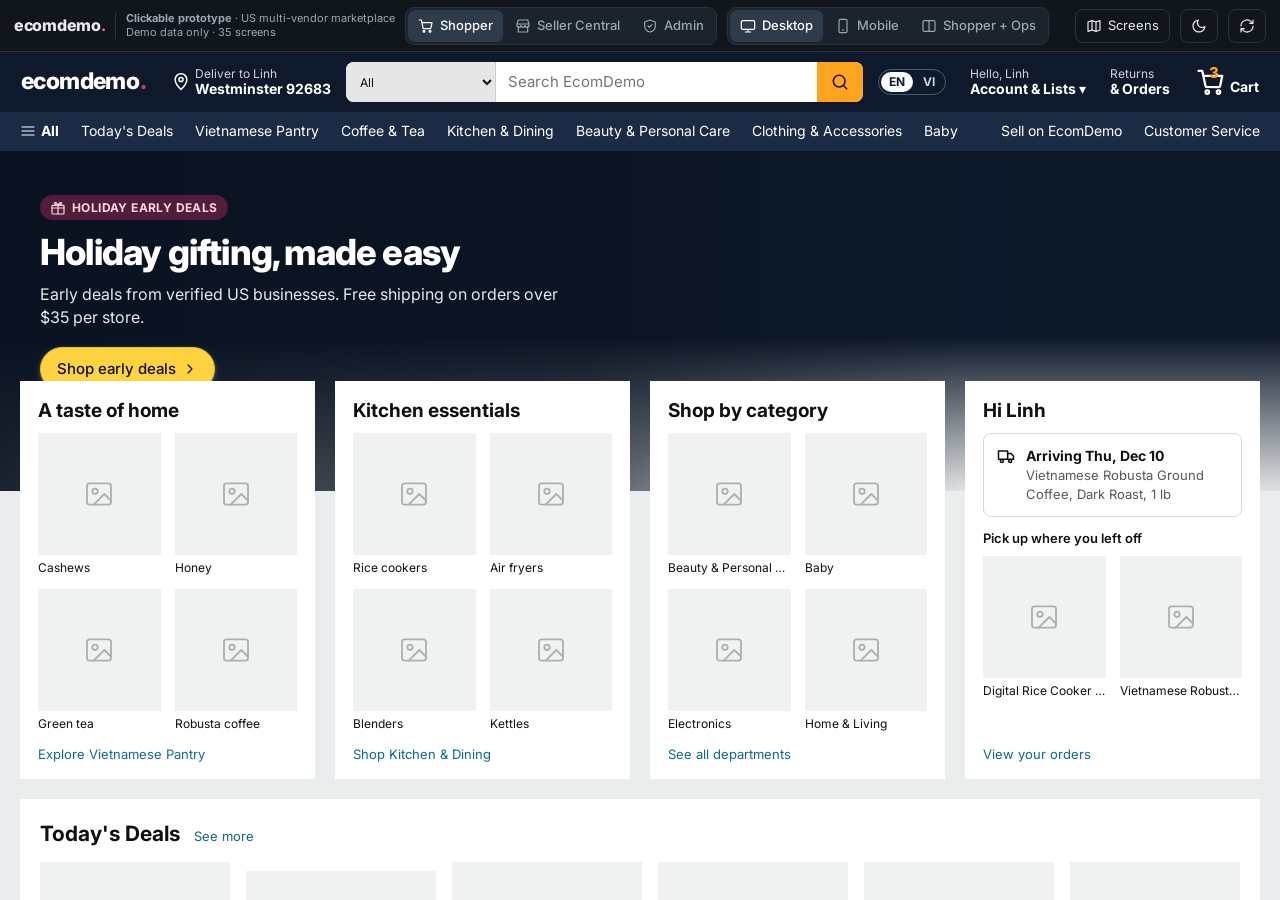
==== commit 359fd0a0: "Rebuild prototype as EcomDemo US marketplace Replace the Vietnam-market prototype with a responsive " ====
--- a/index.html
+++ b/index.html
@@ -1,1769 +1,24 @@
 <!doctype html>
-<html lang="vi"><head><meta charset="utf-8"><meta name="viewport" content="width=device-width,initial-scale=1">
-<title>Rõ — Prototype Sàn TMĐT</title>
-<link rel="preconnect" href="https://fonts.googleapis.com"><link rel="preconnect" href="https://fonts.gstatic.com" crossorigin>
-<link href="https://fonts.googleapis.com/css2?family=Be+Vietnam+Pro:wght@400;500;600;700;800&display=swap" rel="stylesheet">
-<style>:root{
-  --brand:#0B7A63;--brand-600:#08624F;--brand-50:#E8F5F1;--brand-100:#CBE9DF;--on-brand:#fff;
-  --accent:#D3243B;--accent-50:#FDECEE;
-  --ok:#15803D;--ok-50:#E7F5EC;--warn:#A85407;--warn-50:#FDF2E2;--err:#D32222;--err-50:#FDECEC;--info:#1D5FC2;--info-50:#E8F0FC;
-  --g1:#F7F8F8;--g2:#EEF1F0;--g3:#DDE2E1;--g4:#BAC2C0;--g5:#8B9593;--g6:#5A6563;--g7:#2E3837;--g8:#141B1A;
-  --bg:#ECEFEE;--surface:#fff;--surface-2:#F6F8F7;--line:#E2E7E5;--text:#141B1A;--text-2:#56625F;--text-3:#86918E;
-  --r:8px;--r-lg:12px;--shadow:0 1px 2px rgba(10,30,25,.06),0 6px 20px rgba(10,30,25,.07);
-  --fs-xs:12px;--fs-sm:14px;--fs-md:16px;--fs-lg:18px;--fs-xl:22px;--fs-2xl:28px;
-  color-scheme:light;
-}
-@media (prefers-color-scheme:dark){:root:not([data-theme="light"]){
-  --brand:#38C29E;--brand-600:#5BD3B2;--brand-50:#11302A;--brand-100:#1A463C;--on-brand:#06221B;
-  --accent:#FF6077;--accent-50:#3A1820;--ok:#4ADE80;--ok-50:#12301E;--warn:#F5B04C;--warn-50:#35260F;--err:#FF6B6B;--err-50:#3A1717;--info:#7DB0FF;--info-50:#15253E;
-  --g1:#1B2322;--g2:#222B2A;--g3:#2E3937;--g4:#475451;--g5:#6E7C79;--g6:#9AA7A4;--g7:#CBD5D2;--g8:#EEF3F1;
-  --bg:#0B1110;--surface:#141B1A;--surface-2:#1A2221;--line:#28322F;--text:#E8EEEC;--text-2:#A3AFAC;--text-3:#76827F;
-  --shadow:0 1px 2px rgba(0,0,0,.4),0 6px 20px rgba(0,0,0,.35);color-scheme:dark;
-}}
-:root[data-theme="dark"]{
-  --brand:#38C29E;--brand-600:#5BD3B2;--brand-50:#11302A;--brand-100:#1A463C;--on-brand:#06221B;
-  --accent:#FF6077;--accent-50:#3A1820;--ok:#4ADE80;--ok-50:#12301E;--warn:#F5B04C;--warn-50:#35260F;--err:#FF6B6B;--err-50:#3A1717;--info:#7DB0FF;--info-50:#15253E;
-  --g1:#1B2322;--g2:#222B2A;--g3:#2E3937;--g4:#475451;--g5:#6E7C79;--g6:#9AA7A4;--g7:#CBD5D2;--g8:#EEF3F1;
-  --bg:#0B1110;--surface:#141B1A;--surface-2:#1A2221;--line:#28322F;--text:#E8EEEC;--text-2:#A3AFAC;--text-3:#76827F;
-  --shadow:0 1px 2px rgba(0,0,0,.4),0 6px 20px rgba(0,0,0,.35);color-scheme:dark;
-}
-*{box-sizing:border-box}
-html,body{margin:0;height:100%}
-body{font-family:"Be Vietnam Pro",system-ui,-apple-system,"Segoe UI",sans-serif;font-size:var(--fs-sm);line-height:1.5;color:var(--text);background:var(--bg);-webkit-font-smoothing:antialiased}
-button{font:inherit;color:inherit;cursor:pointer;border:0;background:none;padding:0}
-input,select,textarea{font:inherit;color:inherit}
-a{color:var(--brand);text-decoration:none}
-h1,h2,h3,h4{margin:0;line-height:1.3}
-p{margin:0}
-.muted{color:var(--text-2)}.faint{color:var(--text-3)}
-.xs{font-size:var(--fs-xs)}.sm{font-size:var(--fs-sm)}.md{font-size:var(--fs-md)}.lg{font-size:var(--fs-lg)}.xl{font-size:var(--fs-xl)}.xxl{font-size:var(--fs-2xl)}
-.b{font-weight:600}.bb{font-weight:700}
-.row{display:flex;align-items:center;gap:8px}.col{display:flex;flex-direction:column;gap:8px}
-.between{justify-content:space-between}.wrap{flex-wrap:wrap}.grow{flex:1;min-width:0}
-.gap4{gap:4px}.gap12{gap:12px}.gap16{gap:16px}
-.mt4{margin-top:4px}.mt8{margin-top:8px}.mt12{margin-top:12px}.mt16{margin-top:16px}.mt24{margin-top:24px}
-.p12{padding:12px}.p16{padding:16px}
-.clamp2{display:-webkit-box;-webkit-line-clamp:2;-webkit-box-orient:vertical;overflow:hidden}
-.ell{white-space:nowrap;overflow:hidden;text-overflow:ellipsis}
-.price{color:var(--accent);font-weight:700}
-.strike{text-decoration:line-through;color:var(--text-3);font-size:var(--fs-xs)}
-.ic{width:20px;height:20px;flex:none;stroke:currentColor;fill:none;stroke-width:1.8;stroke-linecap:round;stroke-linejoin:round}
-.ic.sm{width:16px;height:16px}.ic.lg{width:24px;height:24px}
-
-/* ---------- top bar ---------- */
-.topbar{position:sticky;top:0;z-index:50;display:flex;align-items:center;gap:12px;padding:10px 16px;background:var(--surface);border-bottom:1px solid var(--line);flex-wrap:wrap}
-.logo{font-weight:800;font-size:22px;letter-spacing:-.5px;color:var(--brand);display:flex;align-items:baseline;gap:2px}
-.logo i{font-style:normal;color:var(--accent)}
-.proto-tag{font-size:12px;color:var(--text-2);border-left:1px solid var(--line);padding-left:12px;line-height:1.3}
-.seg{display:flex;background:var(--g2);border-radius:10px;padding:3px;gap:2px}
-.seg button{padding:7px 12px;border-radius:8px;font-weight:500;color:var(--text-2);white-space:nowrap;min-height:36px}
-.seg button.on{background:var(--surface);color:var(--text);box-shadow:var(--shadow)}
-.tb-actions{margin-left:auto;display:flex;gap:6px;flex-wrap:wrap}
-.tbtn{display:inline-flex;align-items:center;gap:6px;padding:8px 12px;border-radius:8px;border:1px solid var(--line);background:var(--surface);font-weight:500;min-height:38px;white-space:nowrap}
-.tbtn:hover{background:var(--g1)}
-.timer-chip{display:inline-flex;align-items:center;gap:6px;padding:6px 10px;border-radius:99px;background:var(--warn-50);color:var(--warn);font-weight:600;font-variant-numeric:tabular-nums}
-
-/* ---------- stage ---------- */
-.stage{padding:20px;display:flex;gap:24px;justify-content:center;align-items:flex-start;min-height:calc(100vh - 60px)}
-.stage.desk-only{padding:0;display:block}
-.stage.split .desk-wrap{flex:1;min-width:0;height:844px;border-radius:16px;overflow:hidden;border:1px solid var(--line);box-shadow:var(--shadow)}
-.stage.split .desk-wrap .desk{height:100%}
-.side-notes{width:340px;flex:none;display:flex;flex-direction:column;gap:12px;position:sticky;top:80px}
-.note-card{background:var(--surface);border:1px solid var(--line);border-radius:var(--r-lg);padding:16px}
-.screen-list button{display:flex;align-items:center;gap:8px;width:100%;text-align:left;padding:7px 8px;border-radius:6px;min-height:34px}
-.screen-list button:hover{background:var(--g1)}
-.screen-list button.on{background:var(--brand-50);color:var(--brand);font-weight:600}
-.dot{width:8px;height:8px;border-radius:50%;border:1.5px solid var(--g4);flex:none}
-.dot.core{background:var(--info);border-color:var(--info)}
-
-/* ---------- phone ---------- */
-.phone{width:390px;height:844px;flex:none;border-radius:44px;background:var(--g8);padding:10px;box-shadow:0 20px 60px rgba(0,0,0,.25);position:relative}
-:root[data-theme="dark"] .phone{background:#000}
-.phone-inner{width:100%;height:100%;border-radius:36px;overflow:hidden;background:var(--bg);position:relative;display:flex;flex-direction:column}
-.statusbar{height:34px;flex:none;display:flex;align-items:center;justify-content:space-between;padding:0 24px 0 28px;font-size:13px;font-weight:600;background:var(--surface)}
-.statusbar.dark{background:#000;color:#fff}
-.notch{position:absolute;top:10px;left:50%;transform:translateX(-50%);width:110px;height:28px;background:#000;border-radius:20px;z-index:5}
-.scr{flex:1;overflow-y:auto;overflow-x:hidden;position:relative;scrollbar-width:none}
-.scr::-webkit-scrollbar{display:none}
-.bnav{flex:none;display:flex;background:var(--surface);border-top:1px solid var(--line);padding:6px 4px 18px}
-.bnav button{flex:1;display:flex;flex-direction:column;align-items:center;gap:2px;font-size:11px;color:var(--text-3);min-height:44px;position:relative}
-.bnav button.on{color:var(--brand);font-weight:600}
-.bnav .cnt{position:absolute;top:-2px;left:calc(50% + 4px);background:var(--accent);color:#fff;font-size:10px;font-weight:700;border-radius:99px;padding:0 5px;min-width:16px;line-height:16px;text-align:center}
-.sticky-bot{flex:none;background:var(--surface);border-top:1px solid var(--line);padding:10px 12px 22px;display:flex;gap:8px;align-items:center}
-.apphead{position:sticky;top:0;z-index:4;background:var(--surface);display:flex;align-items:center;gap:8px;padding:8px 12px;min-height:52px;border-bottom:1px solid var(--line)}
-.apphead h2{font-size:var(--fs-md);font-weight:600;flex:1;min-width:0}
-.iconbtn{width:40px;height:40px;display:inline-grid;place-items:center;border-radius:99px;flex:none;position:relative}
-.iconbtn:hover{background:var(--g2)}
-.iconbtn .cnt{position:absolute;top:2px;right:0;background:var(--accent);color:#fff;font-size:10px;font-weight:700;border-radius:99px;padding:0 5px;line-height:16px}
-.searchbox{flex:1;display:flex;align-items:center;gap:8px;background:var(--g2);border-radius:99px;padding:0 14px;height:40px;color:var(--text-3);min-width:0}
-.searchbox input{border:0;background:none;outline:none;flex:1;min-width:0;height:100%}
-.section{background:var(--surface);margin-top:8px;padding:14px 12px}
-.section-h{display:flex;align-items:center;justify-content:space-between;margin-bottom:10px}
-.section-h h3{font-size:var(--fs-md);font-weight:700}
-.link{color:var(--brand);font-weight:500;font-size:var(--fs-sm);display:inline-flex;align-items:center;gap:2px}
-
-/* product */
-.pimg{position:relative;aspect-ratio:1;border-radius:var(--r);display:grid;place-items:center;overflow:hidden;
-  background:radial-gradient(circle at 30% 25%,hsl(var(--h) 70% 92%),hsl(var(--h) 45% 80%));}
-:root[data-theme="dark"] .pimg{background:radial-gradient(circle at 30% 25%,hsl(var(--h) 30% 30%),hsl(var(--h) 30% 18%))}
-@media (prefers-color-scheme:dark){:root:not([data-theme="light"]) .pimg{background:radial-gradient(circle at 30% 25%,hsl(var(--h) 30% 30%),hsl(var(--h) 30% 18%))}}
-.pimg span{font-size:var(--e,44px);filter:drop-shadow(0 4px 6px rgba(0,0,0,.15))}
-.pimg .vid{position:absolute;right:6px;bottom:6px;background:rgba(0,0,0,.55);color:#fff;border-radius:99px;padding:2px 7px;font-size:10px;display:flex;gap:3px;align-items:center}
-.pimg .disc{position:absolute;right:0;top:0;background:var(--accent);color:#fff;font-size:11px;font-weight:700;padding:2px 6px;border-bottom-left-radius:6px}
-.pgrid{display:grid;grid-template-columns:1fr 1fr;gap:8px}
-.pcard{background:var(--surface);border-radius:var(--r);overflow:hidden;cursor:pointer;display:flex;flex-direction:column;border:1px solid var(--line);text-align:left}
-.pcard .pimg{border-radius:0}
-.pcard .body{padding:8px;display:flex;flex-direction:column;gap:4px;flex:1}
-.pcard .name{font-size:13px;line-height:1.35;min-height:35px}
-.badges{display:flex;flex-wrap:wrap;gap:4px}
-.bdg{display:inline-flex;align-items:center;gap:3px;font-size:10.5px;font-weight:600;padding:1px 6px;border-radius:4px;line-height:16px;white-space:nowrap}
-.bdg.ver{background:var(--brand-50);color:var(--brand)}
-.bdg.auth{background:var(--info-50);color:var(--info)}
-.bdg.fast{background:var(--ok-50);color:var(--ok)}
-.bdg.warn{background:var(--warn-50);color:var(--warn)}
-.bdg.err{background:var(--err-50);color:var(--err)}
-.bdg.gray{background:var(--g2);color:var(--text-2)}
-.bdg.acc{background:var(--accent-50);color:var(--accent)}
-.stars{color:#E9A23B;letter-spacing:-1px;font-size:12px}
-.meta{font-size:11.5px;color:var(--text-3);display:flex;justify-content:space-between;gap:4px}
-
-/* buttons */
-.btn{display:inline-flex;align-items:center;justify-content:center;gap:6px;min-height:44px;padding:0 16px;border-radius:var(--r);font-weight:600;border:1px solid transparent;white-space:nowrap}
-.btn.sm{min-height:34px;padding:0 12px;font-size:13px}
-.btn.pri{background:var(--brand);color:var(--on-brand)}.btn.pri:hover{background:var(--brand-600)}
-.btn.acc{background:var(--accent);color:#fff}
-.btn.sec{background:var(--brand-50);color:var(--brand);border-color:var(--brand-100)}
-.btn.ghost{border-color:var(--line);background:var(--surface)}.btn.ghost:hover{background:var(--g1)}
-.btn.danger{background:var(--err-50);color:var(--err);border-color:transparent}
-.btn.sim{border:1.5px dashed var(--warn);color:var(--warn);background:var(--warn-50)}
-.btn:disabled{opacity:.45;cursor:not-allowed}
-.btn.block{width:100%}
-.chip{display:inline-flex;align-items:center;gap:4px;padding:0 12px;min-height:34px;border-radius:99px;border:1px solid var(--line);background:var(--surface);font-size:13px;white-space:nowrap;flex:none}
-.chip.on{border-color:var(--brand);background:var(--brand-50);color:var(--brand);font-weight:600}
-.chips{display:flex;gap:6px;overflow-x:auto;scrollbar-width:none;padding-bottom:2px}
-.chips::-webkit-scrollbar{display:none}
-.tabs{display:flex;overflow-x:auto;scrollbar-width:none;background:var(--surface);border-bottom:1px solid var(--line)}
-.tabs::-webkit-scrollbar{display:none}
-.tabs button{padding:12px 14px;white-space:nowrap;color:var(--text-2);border-bottom:2px solid transparent;font-weight:500;min-height:44px;flex:none}
-.tabs button.on{color:var(--brand);border-color:var(--brand);font-weight:600}
-.tabs .n{font-size:11px;background:var(--g2);border-radius:99px;padding:0 6px;margin-left:4px}
-.tabs button.on .n{background:var(--brand-50)}
-.input,.select,.textarea{width:100%;border:1px solid var(--line);background:var(--surface);border-radius:var(--r);padding:0 12px;min-height:44px;outline:none}
-.textarea{padding:10px 12px;min-height:84px;resize:vertical}
-.input:focus,.select:focus,.textarea:focus{border-color:var(--brand);box-shadow:0 0 0 3px var(--brand-50)}
-.label{font-size:13px;font-weight:600;margin-bottom:6px;display:block}
-.help{font-size:12px;color:var(--text-3);margin-top:4px}
-.field{margin-bottom:14px}
-.check{display:inline-grid;place-items:center;width:22px;height:22px;border-radius:6px;border:1.5px solid var(--g4);flex:none;background:var(--surface)}
-.check.on{background:var(--brand);border-color:var(--brand);color:var(--on-brand)}
-.radio{width:20px;height:20px;border-radius:50%;border:1.5px solid var(--g4);flex:none;display:grid;place-items:center}
-.radio.on{border-color:var(--brand)}.radio.on::after{content:"";width:10px;height:10px;border-radius:50%;background:var(--brand)}
-.toggle{width:44px;height:26px;border-radius:99px;background:var(--g3);position:relative;flex:none;transition:.2s}
-.toggle::after{content:"";position:absolute;width:20px;height:20px;border-radius:50%;background:#fff;top:3px;left:3px;transition:.2s;box-shadow:0 1px 3px rgba(0,0,0,.2)}
-.toggle.on{background:var(--brand)}.toggle.on::after{left:21px}
-.stepper{display:inline-flex;align-items:center;border:1px solid var(--line);border-radius:6px;overflow:hidden}
-.stepper button{width:32px;height:32px;display:grid;place-items:center}
-.stepper button:hover{background:var(--g2)}
-.stepper span{min-width:34px;text-align:center;font-weight:600;border-left:1px solid var(--line);border-right:1px solid var(--line);line-height:32px}
-.listrow{display:flex;align-items:center;gap:12px;padding:14px 12px;background:var(--surface);border-bottom:1px solid var(--line);width:100%;text-align:left;min-height:52px}
-.listrow:hover{background:var(--surface-2)}
-.alert{display:flex;gap:10px;padding:10px 12px;border-radius:var(--r);font-size:13px;align-items:flex-start}
-.alert.info{background:var(--info-50);color:var(--info)}
-.alert.ok{background:var(--ok-50);color:var(--ok)}
-.alert.warn{background:var(--warn-50);color:var(--warn)}
-.alert.err{background:var(--err-50);color:var(--err)}
-.alert.brand{background:var(--brand-50);color:var(--brand)}
-.alert .ic{margin-top:1px}
-.alert b{font-weight:700}
-.divider{height:1px;background:var(--line);margin:12px 0}
-.kv{display:flex;justify-content:space-between;gap:12px;padding:4px 0}
-.kv span:first-child{color:var(--text-2)}
-.empty{padding:40px 24px;text-align:center;color:var(--text-2);display:flex;flex-direction:column;align-items:center;gap:10px}
-.empty .art{font-size:48px;width:96px;height:96px;border-radius:50%;background:var(--g2);display:grid;place-items:center}
-.skel{background:linear-gradient(90deg,var(--g2) 25%,var(--g1) 37%,var(--g2) 63%);background-size:400% 100%;animation:sk 1.2s ease infinite;border-radius:6px}
-@keyframes sk{0%{background-position:100% 50%}100%{background-position:0 50%}}
-.prog{height:6px;border-radius:99px;background:var(--accent-50);overflow:hidden}
-.prog i{display:block;height:100%;background:var(--accent);border-radius:99px}
-
-/* banner, shortcuts */
-.banner{margin:8px 12px 0;border-radius:var(--r-lg);padding:18px;color:#fff;background:linear-gradient(120deg,#0B7A63,#0F9A7C 55%,#2BB28F);position:relative;overflow:hidden;cursor:pointer;text-align:left;display:block;width:calc(100% - 24px)}
-.banner::after{content:"10.10";position:absolute;right:-6px;bottom:-22px;font-size:88px;font-weight:800;opacity:.14;letter-spacing:-4px}
-.banner h3{font-size:20px;font-weight:800;max-width:240px}
-.banner p{font-size:12.5px;opacity:.92;margin-top:4px;max-width:250px}
-.banner .btn{margin-top:12px;background:#fff;color:#0B7A63;min-height:34px;font-size:13px}
-.shortcuts{display:grid;grid-template-columns:repeat(4,1fr);gap:10px 4px}
-.shortcuts button{display:flex;flex-direction:column;align-items:center;gap:5px;font-size:11.5px;text-align:center;line-height:1.25}
-.shortcuts .sq{width:46px;height:46px;border-radius:14px;display:grid;place-items:center;font-size:22px;background:var(--g1);border:1px solid var(--line)}
-.hscroll{display:flex;gap:8px;overflow-x:auto;scrollbar-width:none;padding-bottom:2px}
-.hscroll::-webkit-scrollbar{display:none}
-.fs-card{width:112px;flex:none;cursor:pointer;text-align:left}
-.cd{display:inline-flex;gap:3px;font-variant-numeric:tabular-nums}
-.cd b{background:var(--g8);color:var(--surface);border-radius:4px;padding:0 5px;font-size:12px;line-height:20px}
-.catgrid{display:grid;grid-template-columns:repeat(4,1fr);gap:8px}
-.catgrid button{display:flex;flex-direction:column;align-items:center;gap:6px;font-size:11.5px;text-align:center;padding:6px 0;line-height:1.25}
-.catgrid .sq{width:52px;height:52px;border-radius:50%;background:var(--brand-50);display:grid;place-items:center;font-size:24px}
-
-/* detail */
-.gallery{display:flex;overflow-x:auto;scroll-snap-type:x mandatory;scrollbar-width:none;background:var(--surface)}
-.gallery::-webkit-scrollbar{display:none}
-.gallery>div{flex:none;width:100%;scroll-snap-align:start}
-.gallery .pimg{border-radius:0;--e:120px}
-.float-head{position:absolute;top:0;left:0;right:0;display:flex;justify-content:space-between;padding:8px 10px;z-index:4;pointer-events:none}
-.float-head .iconbtn{background:rgba(0,0,0,.35);color:#fff;pointer-events:auto}
-.trust{display:grid;grid-template-columns:1fr 1fr;gap:6px}
-.trust div{display:flex;align-items:center;gap:6px;font-size:12px;padding:8px;border-radius:6px;background:var(--surface-2);border:1px solid var(--line)}
-.trust .ic{color:var(--brand);width:16px;height:16px}
-.chart-wrap svg{display:block;width:100%;height:auto}
-.rbar{display:flex;align-items:center;gap:6px;font-size:12px}
-.rbar .bar{flex:1;height:6px;background:var(--g2);border-radius:99px;overflow:hidden}
-.rbar .bar i{display:block;height:100%;background:#E9A23B}
-.review{padding:12px 0;border-bottom:1px solid var(--line)}
-.review:last-child{border:0}
-.avatar{width:32px;height:32px;border-radius:50%;display:grid;place-items:center;font-weight:700;font-size:13px;flex:none;background:var(--brand-100);color:var(--brand)}
-.thumbs{display:flex;gap:6px;margin-top:8px}
-.thumbs .pimg{width:64px;--e:26px}
-.seller-reply{background:var(--surface-2);border-left:3px solid var(--brand);padding:8px 10px;margin-top:8px;font-size:13px;border-radius:0 6px 6px 0}
-
-/* sheet & toast */
-.sheet-bg{position:absolute;inset:0;background:rgba(0,0,0,.45);z-index:30;display:flex;flex-direction:column;justify-content:flex-end;animation:fade .15s}
-.sheet{background:var(--surface);border-radius:18px 18px 0 0;max-height:85%;overflow-y:auto;padding:8px 16px 24px;animation:up .2s ease-out}
-.sheet .grab{width:40px;height:4px;border-radius:99px;background:var(--g3);margin:4px auto 12px}
-@keyframes up{from{transform:translateY(40px);opacity:.5}}
-@keyframes fade{from{opacity:0}}
-.toast-host{position:fixed;left:50%;bottom:28px;transform:translateX(-50%);z-index:200;display:flex;flex-direction:column;gap:8px;align-items:center;pointer-events:none}
-.toast{background:var(--g8);color:var(--surface);padding:10px 16px;border-radius:10px;box-shadow:var(--shadow);font-weight:500;animation:up .2s;max-width:90vw;display:flex;gap:8px;align-items:center}
-.modal-bg{position:fixed;inset:0;background:rgba(0,0,0,.5);z-index:100;display:grid;place-items:center;padding:16px;animation:fade .15s}
-.modal{background:var(--surface);border-radius:14px;width:min(720px,100%);max-height:90vh;overflow:auto;box-shadow:0 20px 60px rgba(0,0,0,.3)}
-.modal.wide{width:min(1100px,100%)}
-.modal-h{display:flex;align-items:center;justify-content:space-between;padding:16px 20px;border-bottom:1px solid var(--line);position:sticky;top:0;background:var(--surface);z-index:2}
-.modal-h h3{font-size:var(--fs-lg)}
-.modal-b{padding:20px}
-.modal-f{padding:14px 20px;border-top:1px solid var(--line);display:flex;justify-content:flex-end;gap:8px;position:sticky;bottom:0;background:var(--surface)}
-
-/* order stepper */
-.ostep{display:flex;justify-content:space-between;position:relative;padding:4px 0}
-.ostep::before{content:"";position:absolute;top:15px;left:16px;right:16px;height:2px;background:var(--g3)}
-.ostep .st{display:flex;flex-direction:column;align-items:center;gap:4px;z-index:1;font-size:10.5px;text-align:center;width:56px;color:var(--text-3);line-height:1.2}
-.ostep .st i{width:24px;height:24px;border-radius:50%;background:var(--g3);display:grid;place-items:center;color:#fff;font-style:normal;border:3px solid var(--surface)}
-.ostep .st.done{color:var(--text)}.ostep .st.done i{background:var(--brand)}
-.ostep .st.cur i{background:var(--brand);box-shadow:0 0 0 4px var(--brand-100)}
-.ostep .fill{position:absolute;top:15px;left:16px;height:2px;background:var(--brand)}
-.tl{position:relative;padding-left:18px}
-.tl div{position:relative;padding-bottom:12px;font-size:13px}
-.tl div::before{content:"";position:absolute;left:-14px;top:6px;width:8px;height:8px;border-radius:50%;background:var(--g4)}
-.tl div:first-child::before{background:var(--brand);box-shadow:0 0 0 3px var(--brand-100)}
-.tl div::after{content:"";position:absolute;left:-11px;top:16px;bottom:-2px;width:2px;background:var(--g3)}
-.tl div:last-child::after{display:none}
-.st-pill{font-size:11.5px;font-weight:600;padding:2px 8px;border-radius:99px;white-space:nowrap}
-.st-cho_xac_nhan{background:var(--warn-50);color:var(--warn)}
-.st-cho_lay_hang{background:var(--info-50);color:var(--info)}
-.st-dang_giao{background:var(--info-50);color:var(--info)}
-.st-da_giao{background:var(--brand-50);color:var(--brand)}
-.st-hoan_thanh{background:var(--ok-50);color:var(--ok)}
-.st-da_huy{background:var(--g2);color:var(--text-2)}
-.st-tra_hang{background:var(--err-50);color:var(--err)}
-.st-da_hoan_tien{background:var(--g2);color:var(--text-2)}
-
-/* chat */
-.msgs{padding:12px;display:flex;flex-direction:column;gap:8px}
-.msg{max-width:78%;padding:8px 12px;border-radius:14px;font-size:13.5px;line-height:1.45}
-.msg.me{align-self:flex-end;background:var(--brand);color:var(--on-brand);border-bottom-right-radius:4px}
-.msg.them{align-self:flex-start;background:var(--surface);border:1px solid var(--line);border-bottom-left-radius:4px}
-.msg .auto{display:block;font-size:10.5px;opacity:.7;margin-bottom:2px;font-weight:600}
-.msg .t{display:block;font-size:10px;opacity:.6;margin-top:2px;text-align:right}
-
-/* video feed */
-.feed{height:100%;overflow-y:auto;scroll-snap-type:y mandatory;scrollbar-width:none;background:#000}
-.feed::-webkit-scrollbar{display:none}
-.vid-item{height:100%;scroll-snap-align:start;position:relative;color:#fff;overflow:hidden;display:flex;flex-direction:column;justify-content:flex-end}
-.vid-bg{position:absolute;inset:0;display:grid;place-items:center;font-size:150px;background:radial-gradient(circle at 50% 40%,hsl(var(--h) 55% 45%),hsl(var(--h) 50% 12%))}
-.vid-bg span{animation:bob 3s ease-in-out infinite}
-@keyframes bob{50%{transform:translateY(-14px) rotate(-4deg) scale(1.04)}}
-.vid-side{position:absolute;right:10px;bottom:150px;display:flex;flex-direction:column;gap:16px;align-items:center;font-size:11px;z-index:2}
-.vid-side button{display:flex;flex-direction:column;align-items:center;gap:2px;color:#fff}
-.vid-info{position:relative;z-index:2;padding:12px 70px 14px 14px;background:linear-gradient(transparent,rgba(0,0,0,.6))}
-.pin-prod{display:flex;gap:8px;align-items:center;background:rgba(255,255,255,.95);color:#141B1A;border-radius:10px;padding:6px;margin-top:10px;text-align:left;width:100%}
-.pin-prod .pimg{width:46px;--e:24px;border-radius:6px}
-.feed-tabs{position:absolute;top:8px;left:0;right:0;display:flex;justify-content:center;gap:18px;z-index:5;color:#fff;font-weight:600}
-.feed-tabs button{opacity:.65;padding:6px 2px;color:#fff}
-.feed-tabs button.on{opacity:1;border-bottom:2px solid #fff}
-
-/* ---------- desktop app ---------- */
-.desk{display:flex;min-height:calc(100vh - 60px);background:var(--bg)}
-.sidebar{width:236px;flex:none;background:var(--surface);border-right:1px solid var(--line);padding:14px 10px;display:flex;flex-direction:column;gap:2px;overflow-y:auto}
-.sidebar .grp{font-size:11px;text-transform:uppercase;letter-spacing:.6px;color:var(--text-3);font-weight:600;padding:12px 10px 4px}
-.sidebar button{display:flex;align-items:center;gap:10px;padding:8px 10px;border-radius:8px;text-align:left;color:var(--text-2);font-weight:500;min-height:38px}
-.sidebar button:hover{background:var(--g1);color:var(--text)}
-.sidebar button.on{background:var(--brand-50);color:var(--brand);font-weight:600}
-.sidebar .cnt{margin-left:auto;background:var(--accent);color:#fff;font-size:11px;border-radius:99px;padding:0 7px;line-height:18px;font-weight:700}
-.sidebar .dot{margin-left:auto}
-.dmain{flex:1;min-width:0;display:flex;flex-direction:column}
-.dhead{height:60px;flex:none;background:var(--surface);border-bottom:1px solid var(--line);display:flex;align-items:center;gap:12px;padding:0 20px;position:sticky;top:0;z-index:6}
-.dhead h1{font-size:var(--fs-lg);font-weight:700;flex:1;min-width:0}
-.dbody{padding:20px;flex:1;overflow:auto}
-.stage.split .dbody{overflow:auto}
-.stage.split .dmain{overflow:hidden}
-.card{background:var(--surface);border:1px solid var(--line);border-radius:var(--r-lg);padding:16px}
-.card-h{display:flex;align-items:center;justify-content:space-between;margin-bottom:12px;gap:8px}
-.card-h h3{font-size:var(--fs-md);font-weight:700}
-.grid{display:grid;gap:16px}
-.g2{grid-template-columns:repeat(2,minmax(0,1fr))}.g3{grid-template-columns:repeat(3,minmax(0,1fr))}.g4{grid-template-columns:repeat(4,minmax(0,1fr))}.g5{grid-template-columns:repeat(5,minmax(0,1fr))}
-.g-main{grid-template-columns:minmax(0,1fr) 360px}
-.kpi{background:var(--surface);border:1px solid var(--line);border-radius:var(--r-lg);padding:14px 16px}
-.kpi .k{font-size:12.5px;color:var(--text-2)}
-.kpi .v{font-size:var(--fs-xl);font-weight:700;margin-top:4px;font-variant-numeric:tabular-nums}
-.kpi .d{font-size:12px;margin-top:2px}
-.up{color:var(--ok)}.down{color:var(--err)}
-.tbl{width:100%;border-collapse:collapse;font-size:13.5px}
-.tbl th{text-align:left;font-weight:600;color:var(--text-2);font-size:12.5px;padding:10px 12px;background:var(--surface-2);border-bottom:1px solid var(--line);white-space:nowrap}
-.tbl td{padding:10px 12px;border-bottom:1px solid var(--line);vertical-align:middle}
-.tbl tr:last-child td{border-bottom:0}
-.tbl tr.new td{background:var(--warn-50)}
-.tbl tr.click{cursor:pointer}.tbl tr.click:hover td{background:var(--surface-2)}
-.tbl .num{text-align:right;font-variant-numeric:tabular-nums;white-space:nowrap}
-.tbl-wrap{border:1px solid var(--line);border-radius:var(--r-lg);overflow:auto;background:var(--surface)}
-.mini{display:flex;align-items:center;gap:10px;min-width:0}
-.mini .pimg{width:40px;--e:20px;border-radius:6px;flex:none}
-.toolbar{display:flex;gap:8px;align-items:center;margin-bottom:12px;flex-wrap:wrap}
-.toolbar .input{max-width:280px;min-height:38px}
-.dsteps{display:flex;gap:0;margin-bottom:20px}
-.dsteps div{flex:1;display:flex;align-items:center;gap:8px;font-weight:600;color:var(--text-3);font-size:13px}
-.dsteps div i{width:28px;height:28px;border-radius:50%;display:grid;place-items:center;background:var(--g2);font-style:normal;flex:none}
-.dsteps div.done{color:var(--text)}.dsteps div.done i{background:var(--brand);color:var(--on-brand)}
-.dsteps div.cur{color:var(--brand)}.dsteps div.cur i{background:var(--brand-50);color:var(--brand);box-shadow:0 0 0 2px var(--brand)}
-.dsteps div::after{content:"";flex:1;height:2px;background:var(--g3);margin:0 8px}
-.dsteps div:last-child::after{display:none}
-.fee-row{display:flex;justify-content:space-between;padding:7px 0;font-size:13.5px;border-bottom:1px dashed var(--line)}
-.fee-row:last-child{border:0}
-.notif-pop{position:absolute;top:52px;right:16px;width:360px;background:var(--surface);border:1px solid var(--line);border-radius:12px;box-shadow:var(--shadow);z-index:20;max-height:420px;overflow:auto}
-.notif-item{padding:12px 14px;border-bottom:1px solid var(--line);font-size:13px;display:flex;gap:10px;cursor:pointer;width:100%;text-align:left}
-.notif-item:hover{background:var(--surface-2)}
-.notif-item.unread{background:var(--brand-50)}
-.qr{width:160px;height:160px;background:repeating-conic-gradient(var(--g8) 0 25%,var(--surface) 0 50%) 0 0/20px 20px;border:8px solid var(--surface);outline:1px solid var(--line);border-radius:8px;position:relative}
-.qr::after{content:"VNeID";position:absolute;inset:50px;background:var(--surface);display:grid;place-items:center;font-weight:800;color:#C8102E;font-size:12px;border-radius:6px}
-.waybill{border:2px solid #000;color:#000;background:#fff;font-family:ui-monospace,Menlo,monospace;font-size:12px;width:100%;max-width:420px;margin:0 auto}
-.waybill .wr{border-bottom:1px solid #000;padding:8px 10px}
-.barcode{height:56px;background:repeating-linear-gradient(90deg,#000 0 2px,#fff 2px 4px,#000 4px 7px,#fff 7px 8px,#000 8px 9px,#fff 9px 12px);margin:6px 0}
-.perm td,.perm th{text-align:center}.perm td:first-child,.perm th:first-child{text-align:left}
-.legal{font-size:13.5px;line-height:1.7}
-.legal h4{margin:14px 0 4px;font-size:14px}
-.reminder-on{background:var(--brand)!important;color:var(--on-brand)!important}
-
-/* sitemap modal */
-.smap{display:grid;grid-template-columns:repeat(3,1fr);gap:16px}
-.smap .col-c{border:1px solid var(--line);border-radius:12px;padding:14px}
-.smap button{display:flex;gap:8px;align-items:center;padding:6px 6px;width:100%;text-align:left;border-radius:6px;font-size:13.5px}
-.smap button:hover{background:var(--brand-50)}
-.task-row{display:flex;gap:12px;padding:12px;border:1px solid var(--line);border-radius:10px;align-items:center;margin-bottom:8px}
-
-@media (max-width:1100px){.side-notes{display:none}.g-main{grid-template-columns:1fr}.g4,.g5{grid-template-columns:repeat(2,minmax(0,1fr))}}
-@media (max-width:900px){
-  .stage.split{flex-direction:column;align-items:stretch}
-  .stage.split .phone{margin:0 auto}
-  .stage.split .desk-wrap{height:auto}
-  .sidebar{width:64px;padding:10px 6px}.sidebar .lbl,.sidebar .grp,.sidebar .cnt,.sidebar .dot{display:none}
-  .sidebar button{justify-content:center}
-  .g2,.g3{grid-template-columns:1fr}.smap{grid-template-columns:1fr}
-  .proto-tag{display:none}
-}
-@media (max-width:480px){
-  .stage{padding:0}
-  .phone{width:100%;height:calc(100dvh - var(--tbh,110px));border-radius:0;padding:0;box-shadow:none}
-  .topbar{gap:8px;padding:8px 10px}.topbar .seg{max-width:100%;overflow-x:auto;scrollbar-width:none}.seg button{padding:7px 9px}
-  .tb-actions{margin-left:0}.tbtn{padding:6px 9px;min-height:36px}
-  .phone-inner{border-radius:0}.notch{display:none}
-  .tb-actions .lbl{display:none}
-  .dbody{padding:12px}
-  .g4,.g5{grid-template-columns:1fr 1fr}
-}
-@media print{
-  body *{visibility:hidden}
-  .print-area,.print-area *{visibility:visible}
-  .print-area{position:absolute;left:0;top:0;width:100%}
-}
-
-/* ===== realism pass ===== */
-:root{--img-bg:#F1F2F2}
-:root[data-theme="dark"]{--img-bg:#202826}
-@media (prefers-color-scheme:dark){:root:not([data-theme="light"]){--img-bg:#202826}}
-.pimg,:root[data-theme="dark"] .pimg{background:var(--img-bg) url("data:image/svg+xml,%3Csvg xmlns='http://www.w3.org/2000/svg' viewBox='0 0 24 24' fill='none' stroke='%23A9B2B0' stroke-width='1.4' stroke-linecap='round' stroke-linejoin='round'%3E%3Crect x='3' y='4' width='18' height='16' rx='2'/%3E%3Ccircle cx='9' cy='10' r='2'/%3E%3Cpath d='m21 17-5-5-8 8'/%3E%3C/svg%3E") center/28% no-repeat}
-@media (prefers-color-scheme:dark){:root:not([data-theme="light"]) .pimg{background:var(--img-bg) center/28% no-repeat}}
-.pimg img{position:absolute;inset:0;width:100%;height:100%;object-fit:cover;display:block}
-.pimg .disc,.pimg .vid{z-index:1}
-.pimg .disc{border-radius:0 0 0 6px;font-size:11px}
-.vidslide{background:#111}
-.vidslide img{opacity:.55}
-.playbtn{position:absolute;left:50%;top:50%;transform:translate(-50%,-50%);width:56px;height:56px;border-radius:50%;background:rgba(255,255,255,.92);color:#141B1A;display:grid;place-items:center;z-index:1}
-.playbtn.sm{width:24px;height:24px}
-.playbtn .ic{fill:currentColor}
-.pcard{border-color:transparent;box-shadow:0 0 0 1px var(--line)}
-.pcard:hover{box-shadow:0 0 0 1px var(--brand-100),0 4px 12px rgba(10,30,25,.08)}
-.banner{background-color:#05342A;background-size:cover;background-position:right center;padding:20px 18px;min-height:150px}
-.banner::after{content:none}
-.banner h3{font-size:19px;font-weight:700;max-width:220px;line-height:1.3}
-.banner p{max-width:220px;opacity:.9}
-.assure{display:flex;gap:14px;overflow-x:auto;scrollbar-width:none;padding:10px 14px 2px;font-size:11.5px;color:var(--text-2);white-space:nowrap}
-.assure::-webkit-scrollbar{display:none}
-.assure span{display:inline-flex;align-items:center;gap:4px}
-.assure .ic{color:var(--brand)}
-.shortcuts .sq{border:0;background:color-mix(in srgb,var(--c) 11%,var(--surface));color:var(--c);border-radius:14px}
-.shortcuts .sq .ic{width:22px;height:22px;stroke-width:2}
-.catgrid .sq{position:relative;overflow:hidden;background:var(--img-bg);border:1px solid var(--line)}
-.catgrid .sq img,.catdot img{width:100%;height:100%;object-fit:cover;display:block}
-.catdot{width:40px;height:40px;border-radius:50%;overflow:hidden;background:var(--img-bg);flex:none;display:block}
-.catdot.sm{width:28px;height:28px}
-.mono{display:grid;place-items:center;width:100%;height:100%;border-radius:inherit;background:hsl(var(--h) 42% 36%);color:#fff;font-weight:700;letter-spacing:-.3px;font-size:max(11px,.92em);line-height:1}
-.mono.sm{display:inline-grid;width:24px;height:24px;border-radius:6px;font-size:10.5px;vertical-align:middle;margin-right:4px}
-.avatar:has(.mono){background:none;padding:0}
-.shopcover{color:#fff;padding:16px;background-color:#1d2a27;background-size:cover;background-position:center}
-.vid-bg{background:#111;font-size:0}
-.vid-bg img{width:100%;height:100%;object-fit:cover;opacity:.9}
-.vid-bg::after{content:"";position:absolute;inset:0;background:linear-gradient(rgba(0,0,0,.35),transparent 22%,transparent 55%,rgba(0,0,0,.55))}
-.empty .art{font-size:0;width:72px;height:72px;color:var(--text-3)}
-.empty .art .ic{width:30px;height:30px;stroke-width:1.5}
-.sidebar .grp{text-transform:none;letter-spacing:0;font-size:12px}
-.note-card>.xs:first-child{letter-spacing:0}
-</style></head>
-<body><header class="topbar" id="topbar"></header><main class="stage" id="stage"></main><div id="modalHost"></div><div class="toast-host" id="toasts"></div>
-<script>
-/* ================= DỮ LIỆU GIẢ ================= */
-const CATS=[
-  {id:'dgd',short:'Gia dụng',name:'Điện gia dụng',emoji:'🍳',subs:['Nồi chiên không dầu','Máy xay','Nồi cơm điện','Máy hút bụi','Ấm siêu tốc']},
-  {id:'mp',short:'Mỹ phẩm',name:'Mỹ phẩm',emoji:'💄',subs:['Chống nắng','Làm sạch','Serum','Dưỡng ẩm','Trang điểm']},
-  {id:'tt',short:'Thời trang',name:'Thời trang',emoji:'👕',subs:['Áo','Quần','Túi','Giày']},
-  {id:'mb',short:'Mẹ & bé',name:'Mẹ & bé',emoji:'🍼',subs:['Tã bỉm','Bình sữa','Sữa bột','Xe đẩy','Đồ sơ sinh']},
-  {id:'dt',short:'Điện thoại',name:'Điện thoại & phụ kiện',emoji:'📱',subs:['Tai nghe','Sạc dự phòng','Cáp sạc','Ốp lưng','Đồng hồ thông minh','Loa']},
-  {id:'nc',short:'Nhà cửa',name:'Nhà cửa & đời sống',emoji:'🛋️',subs:['Hộp đựng','Đèn','Thảm','Kệ','Chăn ga']},
-  {id:'tp',short:'Thực phẩm',name:'Thực phẩm',emoji:'🍵',subs:['Trà','Cà phê','Hạt','Mật ong']},
-  {id:'sach',short:'Sách',name:'Sách & văn phòng',emoji:'📚',subs:['Sổ tay','Bút','Sách','Họa cụ','Đèn bàn']},
-];
-const SHOPS=[
-  {id:'s1',mono:'HP',name:'Gia Dụng Hùng Phát',owner:'Nguyễn Văn Hùng',city:'TP.HCM',verified:true,official:false,rating:4.8,resp:97,joined:'03/2026',follows:12400,score:98,logo:'🏠',hue:165,mst:'8412****57',type:'Hộ kinh doanh',vdate:'12/03/2026',freeship:true},
-  {id:'s2',mono:'LB',name:'Lumière Beauty Official',owner:'Công ty TNHH Lumière VN',city:'Hà Nội',verified:true,official:true,rating:4.9,resp:99,joined:'01/2026',follows:58200,score:100,logo:'🌸',hue:340,mst:'0109****21',type:'Doanh nghiệp',vdate:'08/01/2026',freeship:true},
-  {id:'s3',mono:'MS',name:'Mộc Store',owner:'Trần Thị Mộc',city:'Đà Nẵng',verified:true,official:false,rating:4.7,resp:92,joined:'04/2026',follows:6100,score:95,logo:'🌿',hue:95,mst:'0401****88',type:'Hộ kinh doanh',vdate:'02/04/2026',freeship:false},
-  {id:'s4',mono:'BY',name:'Bé Yêu Mart',owner:'Công ty CP Bé Yêu',city:'TP.HCM',verified:true,official:true,rating:4.9,resp:98,joined:'02/2026',follows:31700,score:99,logo:'🧸',hue:200,mst:'0316****02',type:'Doanh nghiệp',vdate:'15/02/2026',freeship:true},
-  {id:'s5',mono:'TZ',name:'TechZone VN',owner:'Công ty TNHH TechZone',city:'Hà Nội',verified:true,official:true,rating:4.8,resp:96,joined:'01/2026',follows:44300,score:97,logo:'🎧',hue:225,mst:'0108****66',type:'Doanh nghiệp',vdate:'20/01/2026',freeship:true},
-  {id:'s6',mono:'NX',name:'Nhà Xinh Decor',owner:'Lê Hoàng Nam',city:'TP.HCM',verified:true,official:false,rating:4.6,resp:90,joined:'05/2026',follows:4800,score:93,logo:'🪴',hue:30,mst:'8455****13',type:'Hộ kinh doanh',vdate:'09/05/2026',freeship:false},
-  {id:'s7',mono:'TN',name:'Trà Thái Nguyên Xanh',owner:'Hoàng Văn Chè',city:'Thái Nguyên',verified:true,official:false,rating:4.9,resp:94,joined:'03/2026',follows:9300,score:98,logo:'🍃',hue:110,mst:'4600****45',type:'Hộ kinh doanh',vdate:'21/03/2026',freeship:true},
-  {id:'s8',mono:'ĐP',name:'Nhà Sách Đông Phương',owner:'Công ty CP Sách Đông Phương',city:'TP.HCM',verified:true,official:true,rating:4.8,resp:95,joined:'02/2026',follows:15200,score:99,logo:'📖',hue:45,mst:'0314****90',type:'Doanh nghiệp',vdate:'05/02/2026',freeship:true},
-  {id:'s9',mono:'88',name:'Shop Hàng Hiệu Giá Rẻ 88',owner:'Chưa xác thực',city:'Hà Nội',verified:false,official:false,rating:3.9,resp:61,joined:'08/2026',follows:870,score:72,logo:'🏷️',hue:0,mst:'—',type:'Cá nhân',vdate:'—',freeship:false},
-  {id:'s10',mono:'KC',name:'Kim Chi Fashion',owner:'Trần Thị Kim Chi',city:'TP.HCM',verified:false,official:false,rating:4.5,resp:88,joined:'09/2026',follows:1200,score:90,logo:'👗',hue:310,mst:'8477****31',type:'Hộ kinh doanh',vdate:'—',freeship:false},
-];
-// [id, tên, danh mục, shop, giá, giá gốc, sao, đã bán, giao2h, chính hãng, emoji, hue, đặc biệt]
-const P_RAW=[
- ['p1','Nồi chiên không dầu 5L cảm ứng HP-5','dgd','s1',1290000,1690000,4.8,3200,1,0,'🍳',160],
- ['p2','Nồi chiên không dầu 7L cửa kính quan sát','dgd','s1',1590000,1990000,4.7,1450,1,0,'🍳',190],
- ['p3','Nồi chiên không dầu 4,5L cơ bản giảm sốc','dgd','s9',690000,1490000,4.1,860,0,0,'🍳',10,'fake'],
- ['p4','Nồi chiên hơi nước Lumi 6L đa năng','dgd','s5',2190000,2490000,4.9,640,1,1,'🍲',220],
- ['p5','Máy xay sinh tố đa năng 1,5L','dgd','s1',459000,590000,4.7,2100,1,0,'🥤',130],
- ['p6','Nồi cơm điện tử 1,8L lòng niêu','dgd','s1',899000,1150000,4.8,980,0,0,'🍚',40],
- ['p7','Máy hút bụi cầm tay không dây','dgd','s5',1350000,1650000,4.6,520,1,1,'🧹',260],
- ['p8','Ấm siêu tốc inox 1,7L','dgd','s1',199000,259000,4.7,5400,1,0,'🫖',175],
- ['p9','Kem chống nắng SPF50+ PA++++ 50ml','mp','s2',285000,350000,4.9,12800,1,1,'🧴',45],
- ['p10','Sữa rửa mặt dịu nhẹ pH 5.5 150ml','mp','s2',159000,199000,4.8,8700,0,1,'🫧',190],
- ['p11','Serum Vitamin C 10% sáng da 30ml','mp','s2',329000,420000,4.7,4300,0,1,'💧',35],
- ['p12','Son kem lì hàng auth 1:1 siêu rẻ','mp','s9',49000,250000,3.9,2900,0,0,'💄',350,'flag'],
- ['p13','Nước tẩy trang micellar 400ml','mp','s2',189000,229000,4.8,6100,1,1,'🧼',200],
- ['p14','Kem dưỡng ẩm phục hồi B5 50ml','mp','s2',399000,459000,4.8,2300,0,1,'🫙',300],
- ['p15','Áo thun cotton unisex form rộng','tt','s10',129000,179000,4.5,3400,0,0,'👕',210],
- ['p16','Quần jean nữ ống suông lưng cao','tt','s10',289000,390000,4.4,1800,0,0,'👖',225],
- ['p17','Áo sơ mi linen nam tay ngắn','tt','s3',349000,420000,4.7,760,0,0,'👔',80],
- ['p18','Túi tote canvas vẽ tay','tt','s3',159000,0,4.8,1200,0,0,'👜',30],
- ['p19','Giày sneaker trắng basic','tt','s9',199000,890000,3.8,640,0,0,'👟',0,'fake'],
- ['p20','Tã quần size L 54 miếng','mb','s4',329000,379000,4.9,9600,1,1,'🧷',195],
- ['p21','Bình sữa PPSU 240ml chống sặc','mb','s4',285000,320000,4.9,3100,1,1,'🍼',180],
- ['p22','Sữa bột công thức 800g','mb','s4',545000,589000,4.9,5200,1,1,'🥛',50],
- ['p23','Xe đẩy em bé gấp gọn một tay','mb','s4',1890000,2390000,4.8,410,0,1,'🛒',150],
- ['p24','Khăn sữa sợi tre 6 chiếc','mb','s4',119000,150000,4.8,4400,0,1,'🧺',90],
- ['p25','Tai nghe bluetooth chống ồn ANC','dt','s5',890000,1290000,4.7,2700,1,1,'🎧',240],
- ['p26','Sạc dự phòng 20.000mAh 22,5W','dt','s5',399000,490000,4.8,6800,1,1,'🔋',120],
- ['p27','Cáp sạc nhanh USB-C 1m bọc dù','dt','s5',89000,129000,4.8,15300,1,1,'🔌',250],
- ['p28','Ốp lưng trong suốt chống sốc','dt','s9',29000,99000,4.0,7200,0,0,'📱',270,'flag2'],
- ['p29','Đồng hồ thông minh theo dõi sức khỏe','dt','s5',1490000,1890000,4.6,890,1,1,'⌚',230],
- ['p30','Loa bluetooth mini chống nước','dt','s5',590000,750000,4.7,1300,1,1,'🔊',280],
- ['p31','Bộ 3 hộp thủy tinh trữ thực phẩm','nc','s6',249000,320000,4.8,2600,0,0,'🥡',170],
- ['p32','Đèn ngủ gỗ cảm ứng 3 chế độ','nc','s6',189000,240000,4.7,1900,0,0,'💡',40],
- ['p33','Thảm lau chân cotton thấm hút','nc','s6',79000,99000,4.6,3800,0,0,'🧶',20],
- ['p34','Kệ gia vị 2 tầng inox 304','nc','s1',239000,299000,4.7,1700,1,0,'🧂',185],
- ['p35','Chăn hè cotton đũi mát lạnh','nc','s6',459000,590000,4.8,940,0,0,'🛏️',205],
- ['p36','Trà xanh Thái Nguyên đặc biệt 500g','tp','s7',220000,260000,4.9,3900,0,0,'🍵',100],
- ['p37','Cà phê rang xay Cầu Đất 500g','tp','s7',189000,0,4.8,2800,0,0,'☕',25],
- ['p38','Hạt điều rang muối Bình Phước 500g','tp','s7',199000,245000,4.8,4100,1,0,'🥜',35],
- ['p39','Mật ong hoa cà phê nguyên chất 500ml','tp','s7',159000,0,4.9,1600,0,0,'🍯',42],
- ['p40','Sổ tay bìa da A5 có chun','sach','s8',99000,130000,4.8,5200,0,1,'📒',20],
- ['p41','Bút gel 0.5mm hộp 12 cây','sach','s8',65000,80000,4.7,8900,0,1,'🖊️',215],
- ['p42','Sách kỹ năng: Làm chủ thói quen nhỏ','sach','s8',139000,189000,4.9,3300,0,1,'📕',0],
- ['p43','Bộ màu nước 24 màu kèm cọ','sach','s8',159000,199000,4.8,1400,0,1,'🎨',290],
- ['p44','Đèn bàn LED chống cận 3 chế độ','sach','s8',329000,399000,4.7,2200,1,1,'🪔',55],
-];
-
-/* Ảnh sản phẩm: ảnh chụp thật từ Unsplash (giấy phép miễn phí). Không tải được thì ô ảnh hiện nền trơn. */
-const IMGS={p1:['1774074645537-f72f70d40d12','1627670381055-487000952cb0','1598998834483-8b02cd0d3bdf'],p2:['1781737857663-f1f14a60ba46','1774074645537-f72f70d40d12','1730405068968-d01e87fc29ce'],p3:['1598998834483-8b02cd0d3bdf','1627670381055-487000952cb0'],p4:['1730405068968-d01e87fc29ce','1655354435511-1809b2519cdf','1781737857663-f1f14a60ba46'],p5:['1622818426197-d54f85b88690','1512203864638-f6cbb3cca374','1570222094114-d054a817e56b'],p6:['1544233726-9f1d2b27be8b','1599182345361-9542815e73f6','1569641092045-f6ec23879aef'],p7:['1765970101654-337b573142fb','1558317374-067fb5f30001','1527515673510-8aa78ce21f9b'],p8:['1594213114663-d94db9b17125','1685514128186-c5d8d7e90e1a','1643114786355-ff9e52736eab'],p9:['1698912198250-fb0c5ecccc6e','1623676714504-edd78728155e','1594055103006-7871176f1a7e'],p10:['1745141063798-7fa04698ea80','1748639320154-6ba118bccc74','1732861612232-50cbe19c1ae5'],p11:['1713768704571-6aeb0d0e5105','1679394270597-e90694d70350','1627811015433-368c148f6c3c'],p12:['1760860992755-c432351d47e9','1512496015851-a90fb38ba796'],p13:['1600518088325-6a124128922e','1600518088359-0184dd513b95','1724085339140-531fe39625f7'],p14:['1764694071508-e4b1efcd39bc','1765964492963-b0aa8c172431','1643123158391-8543727c85f5'],p15:['1620799139652-715e4d5b232d','1603113730470-780cbb2f32ca','1620799139507-2a76f79a2f4d'],p16:['1624378439575-d8705ad7ae80','1714143136372-ddaf8b606da7','1637069585336-827b298fe84a'],p17:['1740711152088-88a009e877bb','1713881649391-a1c8ddaf83cd','1713881587420-113c1c43e28a'],p18:['1544816155-12df9643f363','1548863227-3af567fc3b27','1574365569389-a10d488ca3fb'],p19:['1544441892-794166f1e3be','1600269452121-4f2416e55c28'],p20:['1584839404042-8bc21d240e91','1695998575483-b215c8b2f619','1573662012516-5cb4399006e7'],p21:['1623707430616-d9f956bcac2b','1635258559918-ed56f88004de'],p22:['1693996046865-19217d179161','1704650312191-005ab02786f5','1596151163116-98a5033814c2'],p23:['1611223355350-5be15e624fdf','1559135141-2bea6465fccf','1528121108018-743eef2e4a7a'],p24:['1768693602418-260d828b878d','1709626142596-f99fda8e68f1'],p25:['1505740420928-5e560c06d30e','1618366712010-f4ae9c647dcb','1590658268037-6bf12165a8df'],p26:['1566554738544-d962991c3fee','1706275399494-fb26bbc5da63'],p27:['1595756630452-736bc8ef3693','1619459072761-496c0812331b','1572721546624-05bf65ad7679'],p28:['1771142061210-95e97225641e','1697008230027-5c6ebaf24801'],p29:['1624096104992-9b4fa3a279dd','1579586337278-3befd40fd17a','1660844817855-3ecc7ef21f12'],p30:['1547052178-7f2c5a20c332','1589003077984-894e133dabab','1582978571763-2d039e56f0c3'],p31:['1774442501862-eeaeaad491ee','1631447661435-b86ae5ecd564','1774569037314-7a4353f6ae04'],p32:['1608890558220-527ef33e932a','1761083042094-988fd3a3ae69','1779022469383-01877a89caf6'],p33:['1549295265-b0c1f7fb6147','1589153954896-0ce7eac58156','1615927998810-ca467ad48c5f'],p34:['1741521311950-fe32245b1e5d','1771128264855-1c032332cbc8','1781018727258-4a70d500e4ee'],p35:['1637819976869-928427bd7380','1638431110087-80c185015f94','1714919022564-9d4d4a906482'],p36:['1760074057731-83e375873eb5','1763617702099-d956f3fd8324','1766482280244-afd07a7028fc'],p37:['1598198192305-46b0805890d3','1685798830559-c116586a0d33','1605711599412-775918dbe770'],p38:['1641718087616-859c6754efb9','1509912760195-4f6cfd8cce2c','1626697556426-8a55a8af4999'],p39:['1587049352851-8d4e89133924','1558642452-9d2a7deb7f62','1613548058193-1cd24c1bebcf'],p40:['1654542645651-5196f4931cd6','1677064061401-f77f966ff8a1','1550517355-375c103a6a81'],p41:['1521669145854-0bd392445939','1522363890879-4bf9c65ee3f8','1590761131910-614cda70445f'],p42:['1528459105426-b9548367069b','1705837861201-dd000d929a31','1519764340700-3db40311f21e'],p43:['1777537953461-744f35dcb1de','1584731828774-1f8e44029a4d','1577941796491-999f99ba658f'],p44:['1582356630861-61bb9b41f541','1523380262778-076eb862d38f','1579326882518-21eaa7893b02']};
-const CATIMG={dgd:'1622818426197-d54f85b88690',mp:'1698912198250-fb0c5ecccc6e',tt:'1620799139652-715e4d5b232d',mb:'1623707430616-d9f956bcac2b',dt:'1505740420928-5e560c06d30e',nc:'1608890558220-527ef33e932a',tp:'1760074057731-83e375873eb5',sach:'1528459105426-b9548367069b'};
-const BANNER_IMG='1745846664210-756817e1b19c';
-const uimg=(id,w=400,h)=>id?`https://images.unsplash.com/photo-${id}?auto=format&fit=crop&w=${w}&h=${h||w}&q=70`:'';
-const CATPOOL={};P_RAW.forEach(a=>{(CATPOOL[a[2]]=CATPOOL[a[2]]||[]).push(IMGS[a[0]][0])});
-function photosOf(p){return (p&&IMGS[p.id])||(p&&CATPOOL[p.cat])||[]}
-function imgTag(id,w,alt,h){return id?`<img src="${uimg(id,w,h)}" alt="${alt||''}" loading="lazy" decoding="async" onerror="this.remove()">`:''}
-function logoHTML(sh,cls=''){return `<span class="mono ${cls}" style="--h:${sh.hue}">${sh.mono||(sh.name||'?')[0]}</span>`}
-const VARIANTS={dgd:['Đen','Trắng'],mp:[],tt:['S','M','L','XL'],mb:[],dt:['Đen','Trắng','Xanh'],nc:[],tp:[],sach:[]};
-const DESCS={
- dgd:'Công suất ổn định, lòng nồi chống dính phủ ceramic không PFOA. Bảo hành 12 tháng chính thức tại shop, 1 đổi 1 trong 15 ngày nếu lỗi nhà sản xuất.',
- mp:'Phân phối chính hãng, có tem nhãn phụ tiếng Việt và số công bố mỹ phẩm. Hạn sử dụng còn trên 18 tháng.',
- tt:'Chất liệu thoáng mát, đường may chắc chắn. Hỗ trợ đổi size trong 7 ngày nếu chưa qua sử dụng.',
- mb:'Hàng nhập khẩu chính ngạch, đầy đủ hóa đơn. Bảo quản nơi khô ráo, tránh ánh nắng trực tiếp.',
- dt:'Bảo hành 12 tháng. Hỗ trợ sạc nhanh, tương thích hầu hết điện thoại hiện nay.',
- nc:'Thiết kế tối giản, dễ vệ sinh, phù hợp căn hộ nhỏ.',
- tp:'Sản phẩm của hợp tác xã địa phương, có giấy chứng nhận an toàn thực phẩm. Đóng gói hút chân không.',
- sach:'Giấy dày, chống lóa, phù hợp học sinh – sinh viên – dân văn phòng.'
-};
-function rng(seed){let s=0;for(const c of String(seed))s=(s*31+c.charCodeAt(0))>>>0;return()=>{s=(s*1664525+1013904223)>>>0;return s/4294967296}}
-function genHistory(p){
-  const r=rng(p.id),h=[];const base=p.price;
-  if(p.special==='fake'){
-    for(let i=0;i<30;i++){
-      if(i<19)h.push(Math.round(base*(1.0+r()*0.06)/1000)*1000);
-      else if(i<29)h.push(Math.round(p.orig*(0.98+r()*0.04)/1000)*1000);
-      else h.push(base);
-    }
-  }else{
-    const top=p.orig?Math.min(p.orig,base*1.18):base*1.06;
-    for(let i=0;i<30;i++){
-      const t=i/29;let v=top-(top-base)*Math.pow(t,1.4)+(r()-.5)*base*0.04;
-      if(i===29)v=base;h.push(Math.max(base*0.97,Math.round(v/1000)*1000));
-    }
-  }
-  return h;
-}
-const NAMES=['Ngọc Anh','Minh Thư','Quốc Bảo','Thu Hà','Hoàng Long','Phương Linh','Đức Huy','Mai Chi','Tuấn Kiệt','Khánh Vy','Gia Hân','Thanh Tâm'];
-const RTEXT={5:['Hàng y hình, đóng gói rất kỹ. Giao nhanh hơn dự kiến, sẽ ủng hộ shop tiếp.','Chất lượng tốt so với giá, shop tư vấn nhiệt tình.','Đúng mô tả, dùng 1 tuần thấy ổn. Xem lịch sử giá thấy đang là giá tốt nên chốt luôn.'],
- 4:['Sản phẩm ổn, giao hơi chậm 1 ngày.','Dùng tốt, hộp hơi móp nhẹ nhưng bên trong không sao.'],
- 3:['Tạm được, màu ngoài thực tế hơi khác ảnh.'],2:['Chất lượng chưa như kỳ vọng.'],1:['Hàng không giống mô tả, đang yêu cầu trả hàng.']};
-function genReviews(p){
-  const r=rng(p.id+'rv'),out=[];const n=4+Math.floor(r()*4);
-  for(let i=0;i<n;i++){
-    let st=r()<p.rating-3.6?5:(r()<.7?4:(p.rating<4.2?(r()<.5?1:2):3));
-    if(p.rating>=4.8&&i<3)st=5;
-    const arr=RTEXT[st];
-    out.push({id:p.id+'r'+i,pid:p.id,name:NAMES[Math.floor(r()*NAMES.length)],stars:st,text:arr[Math.floor(r()*arr.length)],photos:r()<.45?Math.ceil(r()*3):0,video:r()<.15,variant:(VARIANTS[p.cat]||[])[0]||'',days:1+Math.floor(r()*28),reply:null});
-  }
-  return out;
-}
-
-function seedState(){
-  const products=P_RAW.map(a=>{const p={id:a[0],name:a[1],cat:a[2],shop:a[3],price:a[4],orig:a[5],rating:a[6],sold:a[7],fast:!!a[8],auth:!!a[9],emoji:a[10],hue:a[11],special:a[12]||null,
-    stock:20+((a[7]*7)%180),video:['p1','p2','p4','p9','p11','p25','p29','p36','p23','p30'].includes(a[0]),status:'dang_ban',sku:'SKU-'+a[0].slice(1).padStart(4,'0'),cost:Math.round(a[4]*0.62/1000)*1000};
-    p.variants=VARIANTS[p.cat]||[];p.desc=DESCS[p.cat];p.history=genHistory(p);return p;});
-  // p12, p28 hiện vẫn đang bán nhưng bị gắn cờ
-  const reviews=[].concat(...products.map(genReviews));
-  const now=Date.now(),H=3600e3,D=24*H;
-  const addr={name:'Huỳnh Thị Lan',phone:'0901 234 567',line:'123 Võ Văn Tần, P. Võ Thị Sáu, Quận 3, TP.HCM'};
-  const mk=(id,buyer,shop,items,status,ago,extra={})=>({id,buyer,buyerId:buyer.name==='Huỳnh Thị Lan'?'u1':null,shop,items,status,created:now-ago,ship:15000,shipDisc:0,vShop:0,vPlat:0,xu:0,pay:extra.pay||'COD',reviewed:false,log:[],...extra});
-  const it=(pid,qty=1,variant)=>{const p=products.find(x=>x.id===pid);return{pid,qty,variant:variant??(p.variants[0]||''),price:p.price}};
-  const B=(n,ph,l)=>({name:n,phone:ph,line:l});
-  const orders=[
-    mk('RO2610011',addr,'s1',[it('p6')],'hoan_thanh',9*D,{pay:'Ví RõPay'}),
-    mk('RO2610023',addr,'s2',[it('p9',2)],'da_giao',3*D,{pay:'Ví RõPay'}),
-    mk('RO2610031',addr,'s5',[it('p26')],'dang_giao',2*D),
-    mk('RO2610042',addr,'s4',[it('p20')],'cho_xac_nhan',3*H),
-    mk('RO2610056',addr,'s1',[it('p8')],'hoan_thanh',15*D,{reviewed:true}),
-    mk('RO2610061',B('Trần Minh','0912 *** 881','45 Lê Lợi, Q.1, TP.HCM'),'s1',[it('p1')],'cho_xac_nhan',40*60e3),
-    mk('RO2610064',B('Phạm Thu','0938 *** 420','12 Nguyễn Trãi, Thanh Xuân, Hà Nội'),'s1',[it('p5',2)],'cho_xac_nhan',2*H),
-    mk('RO2610070',B('Lê Quang','0977 *** 135','88 Hùng Vương, Hải Châu, Đà Nẵng'),'s1',[it('p2')],'cho_lay_hang',6*H),
-    mk('RO2610075',B('Võ An','0903 *** 662','7 Phan Xích Long, Phú Nhuận, TP.HCM'),'s1',[it('p34',2)],'dang_giao',D+5*H),
-    mk('RO2610082',B('Đỗ Hà','0989 *** 214','201 Cầu Giấy, Hà Nội'),'s1',[it('p1')],'hoan_thanh',6*D),
-    mk('RO2610088',B('Ngô Bảo','0965 *** 739','30 Trần Phú, Nha Trang'),'s1',[it('p6')],'tra_hang',4*D),
-    mk('RO2610093',B('Bùi Hạnh','0945 *** 027','15 Lạch Tray, Hải Phòng'),'s9',[it('p3')],'tra_hang',5*D),
-    mk('RO2610097',B('Đặng Khoa','0916 *** 553','9 Nguyễn Văn Cừ, Ninh Kiều, Cần Thơ'),'s3',[it('p17')],'hoan_thanh',8*D),
-    mk('RO2610101',B('Trịnh Mai','0932 *** 118','56 Lý Thường Kiệt, Huế'),'s2',[it('p11')],'da_huy',2*D,{cancel:'Người mua đổi ý (hủy trước khi shop xác nhận)'}),
-    mk('RO2610105',B('Lý Tuấn','0908 *** 471','3 Võ Thị Sáu, Biên Hòa'),'s1',[it('p8',3)],'hoan_thanh',12*D),
-  ];
-  orders.forEach(o=>{o.log=buildLog(o);});
-  orders.find(o=>o.id==='RO2610023').log[0].text='Giao hàng thành công. Người nhận: Lan';
-  const complaints=[
-    {id:'KN-3101',order:'RO2610088',shop:'s1',buyer:'Ngô Bảo',reason:'Hàng lỗi / không hoạt động',desc:'Nồi cơm không vào điện sau 2 ngày dùng.',photos:2,amount:899000,status:'cho_shop',created:now-3*D,sellerResp:null,log:['Người mua gửi yêu cầu trả hàng']},
-    {id:'KN-3094',order:'RO2610093',shop:'s9',buyer:'Bùi Hạnh',reason:'Không đúng mô tả',desc:'Dung tích thực tế chỉ khoảng 3L, không phải 4,5L. Vỏ có vết nứt.',photos:3,amount:690000,status:'cho_san',created:now-4*D,sellerResp:'Shop cho rằng khách làm vỡ khi sử dụng, từ chối hoàn tiền.',log:['Người mua gửi yêu cầu trả hàng','Shop từ chối – chuyển lên Sàn xử lý']},
-  ];
-  const applications=[
-    {id:'AP-501',shop:'s10',name:'Kim Chi Fashion',owner:'Trần Thị Kim Chi',type:'Hộ kinh doanh',mst:'8477****31',cat:'Thời trang',city:'TP.HCM',vneid:{ok:true,level:'Mức 2',match:true},mstOk:true,risk:'Thấp',status:'cho_duyet',submitted:now-5*H},
-    {id:'AP-502',shop:null,name:'Phụ Kiện Số 247',owner:'Lý Văn Tâm',type:'Cá nhân',mst:'8501****09',cat:'Điện thoại & phụ kiện',city:'Bình Dương',vneid:{ok:true,level:'Mức 2',match:true},mstOk:false,risk:'Trung bình',status:'cho_duyet',submitted:now-9*H},
-    {id:'AP-503',shop:null,name:'Mỹ Phẩm Hàn Xách Tay',owner:'Nguyễn Thị Hồng',type:'Cá nhân',mst:'—',cat:'Mỹ phẩm',city:'Hà Nội',vneid:{ok:false,level:'Chưa xác thực',match:false},mstOk:false,risk:'Cao',status:'cho_duyet',submitted:now-26*H},
-  ];
-  const flagged=[
-    {id:'F-71',pid:'p12',reason:'Từ khóa nghi hàng giả: “auth 1:1”',src:'Hệ thống quét từ khóa',sev:'Cao',status:'cho_xu_ly',created:now-7*H},
-    {id:'F-72',pid:'p3',reason:'Giá tăng 116% trong 10 ngày rồi “giảm 54%”, nghi giảm giá ảo',src:'Hệ thống theo dõi lịch sử giá',sev:'Cao',status:'cho_xu_ly',created:now-11*H},
-    {id:'F-73',pid:'p19',reason:'Giá tăng 330% trước đợt 10.10 rồi “giảm 78%”, nghi giảm giá ảo',src:'Hệ thống theo dõi lịch sử giá',sev:'Trung bình',status:'cho_xu_ly',created:now-20*H},
-    {id:'F-74',pid:'p28',reason:'Ảnh trùng 94% với sản phẩm của shop khác',src:'Người mua báo cáo + so khớp ảnh',sev:'Thấp',status:'cho_xu_ly',created:now-30*H},
-  ];
-  const campaigns=[
-    {id:'C-1010',name:'Sale 10.10 Ngày đôi',type:'Ngày đôi',start:'10/10/2026',end:'10/10/2026',deadline:'08/10/2026',minDisc:10,status:'Đang mở đăng ký',slots:['00:00','09:00','12:00','15:00','18:00','21:00'],
-      regs:[{shop:'s1',pid:'p1',flash:1190000,qty:60,slot:'12:00',ok:true},{shop:'s2',pid:'p9',flash:239000,qty:300,slot:'12:00',ok:true},{shop:'s5',pid:'p25',flash:749000,qty:80,slot:'12:00',ok:true},{shop:'s4',pid:'p21',flash:249000,qty:120,slot:'18:00',ok:true},{shop:'s7',pid:'p36',flash:189000,qty:100,slot:'18:00',ok:true}]},
-    {id:'C-FS',name:'Flash Sale mỗi ngày',type:'Flash Sale',start:'01/10/2026',end:'31/10/2026',deadline:'Liên tục',minDisc:15,status:'Đang diễn ra',slots:['09:00','12:00','15:00','18:00','21:00'],
-      regs:[{shop:'s1',pid:'p5',flash:389000,qty:40,slot:'now',sold:.72,ok:true},{shop:'s5',pid:'p27',flash:59000,qty:500,slot:'now',sold:.88,ok:true},{shop:'s2',pid:'p13',flash:149000,qty:200,slot:'now',sold:.41,ok:true},{shop:'s4',pid:'p24',flash:89000,qty:150,slot:'now',sold:.63,ok:true},{shop:'s6',pid:'p32',flash:139000,qty:60,slot:'now',sold:.35,ok:true},{shop:'s8',pid:'p41',flash:49000,qty:300,slot:'now',sold:.92,ok:true},{shop:'s5',pid:'p26',flash:329000,qty:100,slot:'next',ok:true},{shop:'s1',pid:'p8',flash:159000,qty:80,slot:'next',ok:true},{shop:'s7',pid:'p38',flash:159000,qty:90,slot:'next',ok:true}]},
-  ];
-  const threads=[
-    {id:'t1',shop:'s1',buyer:'Huỳnh Thị Lan',me:true,msgs:[{from:'shop',text:'Chào bạn, Gia Dụng Hùng Phát có thể giúp gì ạ?',t:now-2*D,auto:true}]},
-    {id:'t2',shop:'s1',buyer:'Trần Minh',me:false,msgs:[{from:'buyer',text:'Shop ơi nồi 5L có giao hỏa tốc trong ngày không?',t:now-50*60e3},{from:'shop',text:'Dạ shop đã nhận tin nhắn, sẽ phản hồi trong ít phút ạ. Bạn có thể xem thời gian giao dự kiến ngay trên trang sản phẩm.',t:now-50*60e3,auto:true}]},
-    {id:'t3',shop:'s1',buyer:'Phạm Thu',me:false,msgs:[{from:'buyer',text:'Máy xay có xay đá được không shop?',t:now-3*H},{from:'shop',text:'Dạ xay đá viên nhỏ được ạ, nên thêm chút nước.',t:now-2.5*H}]},
-    {id:'t4',shop:'s2',buyer:'Huỳnh Thị Lan',me:true,msgs:[{from:'shop',text:'Lumière cảm ơn bạn đã mua hàng! Đơn RO2610023 đã giao, bạn kiểm tra giúp shop nhé.',t:now-D}]},
-  ];
-  const qa=[
-    {pid:'p1',q:'Nồi có mùi nhựa khi dùng lần đầu không?',a:'Lần đầu bạn chạy không tải 10 phút ở 200°C là hết mùi ạ.',by:'Người bán',t:now-6*D},
-    {pid:'p1',q:'Lòng nồi có tháo ra rửa máy rửa bát được không?',a:'Được ạ, khay và giỏ chiên đều rửa máy được.',by:'Người bán',t:now-12*D},
-    {pid:'p9',q:'Da dầu mụn dùng được không?',a:'Kết cấu mỏng nhẹ, không gây bít tắc, phù hợp da dầu ạ.',by:'Người bán',t:now-4*D},
-  ];
-  const notifs=[
-    {role:'b',text:'Đơn RO2610023 đã giao thành công. Hãy kiểm tra và xác nhận <b>Đã nhận hàng</b> để shop nhận tiền.',t:now-3*D+2*H,read:false,link:['orderDetail',{id:'RO2610023'}],kind:'order'},
-    {role:'b',text:'Flash Sale 12:00 sắp bắt đầu, Tai nghe ANC chỉ 749.000đ.',t:now-5*H,read:false,link:['event',{}],kind:'promo'},
-    {role:'b',text:'Bạn nhận 200 xu từ đánh giá đơn RO2610056.',t:now-10*D,read:true,link:['account',{sec:'xu'}],kind:'wallet'},
-    {role:'s',text:'Đơn mới <b>RO2610061</b> từ Trần Minh, 1.290.000đ',t:now-40*60e3,read:false,link:['orderDetail',{id:'RO2610061'}]},
-    {role:'s',text:'Yêu cầu trả hàng <b>KN-3101</b> cho đơn RO2610088, phản hồi trước 48h',t:now-3*D,read:false,link:['returns',{}]},
-    {role:'s',text:'Sàn mở đăng ký chương trình <b>10.10 Ngày đôi</b>, hạn 08/10',t:now-2*D,read:true,link:['marketing',{tab:'camp'}]},
-    {role:'a',text:'3 hồ sơ shop mới chờ duyệt định danh',t:now-5*H,read:false,link:['shops',{}]},
-    {role:'a',text:'Khiếu nại <b>KN-3094</b> được shop từ chối, cần Sàn phân xử',t:now-D,read:false,link:['complaints',{id:'KN-3094'}]},
-  ];
-  return {
-    v:4,mode:'b',splitRight:'s',
-    fees:{cats:{dgd:5,mp:6,tt:6,mb:4,dt:3,nc:5,tp:4,sach:3},pay:2,freeship:3,freeshipCap:30000,tax:1.5,updated:'01/10/2026',history:[{d:'01/10/2026',t:'Giảm phí cố định ngành Sách & văn phòng 4% → 3%'},{d:'15/09/2026',t:'Công bố biểu phí Q4, giữ nguyên phí thanh toán 2%'},{d:'01/07/2026',t:'Áp dụng khấu trừ thuế 1,5% cho hộ kinh doanh theo quy định'}]},
-    products,reviews,orders,complaints,applications,flagged,campaigns,threads,qa,notifs,
-    banner:{title:'Sale 10.10 đồ gia dụng, giảm đến 40%',sub:'Mức giảm tính trên giá thấp nhất 30 ngày qua, xem được ở từng sản phẩm.',cta:'Xem ưu đãi'},
-    b:{loggedIn:true,name:'Huỳnh Thị Lan',xu:12500,addresses:[addr,{name:'Huỳnh Thị Lan',phone:'0901 234 567',line:'Tầng 8, 72 Lê Thánh Tôn, Q.1, TP.HCM (Công ty)'}],addrIdx:0,
-      cart:[{pid:'p9',variant:'',qty:1,on:false},{pid:'p38',variant:'',qty:2,on:false}],
-      savedV:['RO10','FREESHIP'],reminders:[],follows:['s2'],recent:['nồi chiên','kem chống nắng'],route:{n:'home',p:{}},hist:[]},
-    s:{shop:'s1',route:{n:'dashboard',p:{}},hist:[],autoReply:{on:true,text:'Dạ shop đã nhận tin nhắn, sẽ phản hồi trong ít phút ạ. Bạn có thể xem thời gian giao dự kiến ngay trên trang sản phẩm.'},
-      quick:['Dạ sản phẩm còn hàng ạ','Shop giao trong 24h sau khi xác nhận','Bạn vui lòng gửi giúp shop ảnh/video sản phẩm lỗi ạ'],
-      onboard:{step:0,data:{},status:null},withdrawn:48500000,vouchers:[{code:'HP50K',name:'Giảm 50K',type:'amt',val:50000,min:999000,qty:200,used:64,end:'31/10/2026'},{code:'HP20K',name:'Giảm 20K',type:'amt',val:20000,min:300000,qty:500,used:211,end:'31/10/2026'}],
-      setup:{desc:'Đồ gia dụng chính hãng, bảo hành tại shop. Giao nhanh nội thành TP.HCM trong 2h.',warehouse:'52 Tân Kỳ Tân Quý, Tân Phú, TP.HCM',carriers:['GHN','GHTK','Hỏa tốc 2h'],hours:'08:00 – 21:00',returns:15},
-      reputation:98,stats:{clicks:1840,reminds:326}},
-    a:{route:{n:'dashboard',p:{}},hist:[]},
-    staff:[{name:'Phạm Quang Huy',email:'huy@ro.vn',role:'Super admin',on:true},{name:'Nguyễn Thu Trang',email:'trang@ro.vn',role:'Kiểm duyệt',on:true},{name:'Đỗ Minh Khôi',email:'khoi@ro.vn',role:'CSKH',on:true},{name:'Lê Bảo Ngọc',email:'ngoc@ro.vn',role:'Vận hành chiến dịch',on:true},{name:'Trần Gia Bảo',email:'bao@ro.vn',role:'CSKH',on:false}],
-    perms:{'Super admin':[1,1,1,1,1,1,1],'Kiểm duyệt':[0,1,1,0,0,0,0],'CSKH':[0,0,0,1,1,0,0],'Vận hành chiến dịch':[0,0,0,0,0,1,1]},
-    policies:[
-      {id:'qc',name:'Quy chế hoạt động sàn',ver:'v2.1',date:'01/07/2026',status:'Đã đăng ký Bộ Công Thương'},
-      {id:'live',name:'Quy chế livestream bán hàng',ver:'v1.0',date:'01/07/2026',status:'Đã công khai, chờ Bộ Công Thương xác nhận'},
-      {id:'return',name:'Chính sách đổi trả 15 ngày',ver:'v1.3',date:'15/08/2026',status:'Đã công bố'},
-      {id:'protect',name:'Chính sách bảo vệ người mua (Sàn giữ tiền)',ver:'v1.1',date:'01/07/2026',status:'Đã công bố'},
-      {id:'kyc',name:'Chính sách định danh người bán qua VNeID',ver:'v1.0',date:'01/07/2026',status:'Đã công bố'},
-      {id:'price',name:'Chính sách minh bạch giá & chống giảm giá ảo',ver:'v1.0',date:'01/09/2026',status:'Đã công bố'},
-    ],
-  };
-}
-function buildLog(o){
-  const S=['cho_xac_nhan','cho_lay_hang','dang_giao','da_giao','hoan_thanh'];
-  const idx=S.indexOf(o.status);const t=o.created;const H=3600e3;const L=[];
-  L.push({t,text:'Đơn hàng đã được đặt. Sàn đang giữ tiền thanh toán.'});
-  if(o.status==='da_huy'){L.push({t:t+H,text:'Đơn đã hủy: '+(o.cancel||'')});return L.reverse();}
-  const lim=o.status==='tra_hang'||o.status==='da_hoan_tien'?3:idx;
-  if(lim>=1)L.push({t:t+2*H,text:'Người bán đã xác nhận đơn, đang đóng gói.'});
-  if(lim>=2){L.push({t:t+8*H,text:'Đã giao cho đơn vị vận chuyển GHN. Mã vận đơn GHN'+o.id.slice(-6)});L.push({t:t+20*H,text:'Đơn hàng đang trên đường giao đến bạn.'});}
-  if(lim>=3)L.push({t:t+36*H,text:'Giao hàng thành công.'});
-  if(o.status==='hoan_thanh')L.push({t:t+40*H,text:'Người mua xác nhận đã nhận hàng đúng mô tả. Sàn giải ngân cho người bán.'});
-  if(o.status==='tra_hang')L.push({t:t+48*H,text:'Người mua yêu cầu trả hàng / hoàn tiền.'});
-  return L.reverse();
-}
-const VOUCHERS_PLAT=[
-  {code:'RO10',name:'Giảm 10%',desc:'Tối đa 50.000đ · Đơn từ 300.000đ',type:'pct',val:10,cap:50000,min:300000,end:'31/10'},
-  {code:'RO100K',name:'Giảm 100.000đ',desc:'Đơn từ 1.000.000đ',type:'amt',val:100000,min:1000000,end:'10/10'},
-  {code:'FREESHIP',name:'Miễn phí vận chuyển',desc:'Giảm tối đa 30.000đ phí ship · Đơn từ 0đ',type:'ship',val:30000,min:0,end:'31/10'},
-];
-const POLICY_TEXT={
- qc:`<h4>1. Phạm vi</h4><p>Quy chế áp dụng cho mọi người mua, người bán và đối tác trên sàn Rõ, theo Luật Thương mại điện tử số 122/2025/QH15 (hiệu lực 01/07/2026).</p><h4>2. Định danh người bán</h4><p>Người bán trong nước phải định danh qua VNeID trước khi đăng bán. Thông tin định danh được hiển thị dạng huy hiệu trên trang shop.</p><h4>3. Thanh toán bảo đảm</h4><p>Tiền người mua thanh toán được Sàn giữ và chỉ chuyển cho người bán khi người mua xác nhận nhận hàng đúng mô tả, hoặc sau 3 ngày kể từ khi giao thành công mà không có khiếu nại.</p><h4>4. Phí</h4><p>Toàn bộ phí được công khai tại trang Biểu phí và hiển thị ngay khi người bán đăng sản phẩm. Mọi thay đổi phí được thông báo trước tối thiểu 15 ngày.</p>`,
- live:`<h4>1. Điều kiện lên sóng</h4><p>Người livestream phải xác thực danh tính (VNeID mức 2) trước mỗi phiên. Shop chưa định danh không được mở phiên live.</p><h4>2. Nội dung</h4><p>Không quảng cáo sai sự thật, không nói “giá gốc” khác với lịch sử giá công khai. Sản phẩm ghim trong live phải là sản phẩm đang bán hợp lệ.</p><h4>3. Lưu trữ</h4><p>Sàn lưu bản ghi phiên live tối thiểu 90 ngày phục vụ giải quyết khiếu nại.</p><h4>4. Công khai</h4><p>Quy chế này được công khai trên sàn và đã gửi đăng ký tới Bộ Công Thương; tính năng live chỉ vận hành sau khi được xác nhận.</p>`,
- return:`<h4>Thời hạn</h4><p>15 ngày kể từ khi nhận hàng cho lỗi nhà sản xuất, giao sai, không đúng mô tả, hàng giả.</p><h4>Quy trình</h4><p>Người mua gửi yêu cầu kèm ảnh/video → Shop phản hồi trong 48h → nếu không thống nhất, Sàn phân xử trong 3 ngày làm việc → hoàn tiền về nguồn thanh toán hoặc Ví RõPay.</p>`,
- protect:`<p>Sàn giữ tiền thanh toán của bạn trong suốt quá trình giao hàng. Người bán chỉ nhận tiền khi bạn bấm <b>Đã nhận hàng, đúng mô tả</b>. Nếu hàng có vấn đề, bạn được hoàn tiền 100% theo kết quả xử lý khiếu nại.</p>`,
- kyc:`<p>Người bán cá nhân, hộ kinh doanh và doanh nghiệp đều phải xác thực người đại diện qua VNeID. Shop đã định danh hiển thị huy hiệu <b>Đã định danh</b>; người mua có thể xem hồ sơ minh bạch của shop.</p>`,
- price:`<p>Sàn lưu và công khai lịch sử giá 30 ngày của mọi sản phẩm. Sản phẩm tăng giá trên 30% trong 14 ngày trước một chương trình khuyến mãi sẽ bị gắn cờ và không được hiển thị nhãn “giảm giá”.</p>`
-};
-
-/* ================= LÕI ================= */
-const LS_KEY='ro-proto-v3';
-let S;
-try{const raw=localStorage.getItem(LS_KEY);S=raw?JSON.parse(raw):null;if(!S||S.v!==4)S=null}catch(e){S=null}
-if(!S)S=seedState();
-const UI={sheet:null,modal:null,notifOpen:null,searchLoading:false,timer:null,tmp:{}};
-function save(){try{localStorage.setItem(LS_KEY,JSON.stringify(S))}catch(e){}}
-function resetDemo(){if(!confirm('Đặt lại toàn bộ dữ liệu demo về ban đầu?'))return;S=seedState();UI.sheet=null;UI.modal=null;save();mount();toast('Đã đặt lại dữ liệu demo')}
-
-/* helpers */
-const $=(s,r=document)=>r.querySelector(s);
-const fmt=n=>Math.round(n).toLocaleString('vi-VN')+'đ';
-const fmtK=n=>n>=1e9?(n/1e9).toFixed(1).replace('.',',')+' tỷ':n>=1e6?(n/1e6).toFixed(1).replace('.',',')+' tr':n>=1e3?Math.round(n/1e3)+'k':n;
-const soldFmt=n=>n>=1000?(n/1000).toFixed(1).replace('.',',')+'k':n;
-const esc=s=>String(s??'').replace(/[&<>"']/g,c=>({'&':'&amp;','<':'&lt;','>':'&gt;','"':'&quot;',"'":'&#39;'}[c]));
-const J=o=>esc(JSON.stringify(o));
-const norm=s=>String(s).toLowerCase().normalize('NFD').replace(/[̀-ͯ]/g,'').replace(/đ/g,'d');
-const P=id=>S.products.find(p=>p.id===id);
-const SH=id=>SHOPS.find(s=>s.id===id);
-const shopOf=id=>{const s=SH(id);if(!s)return null;const o=S.shopOver&&S.shopOver[id];return o?{...s,...o}:s};
-const CAT=id=>CATS.find(c=>c.id===id);
-const disc=p=>p.orig?Math.round((1-p.price/p.orig)*100):0;
-const ago=t=>{const m=Math.round((Date.now()-t)/60000);if(m<1)return'vừa xong';if(m<60)return m+' phút trước';const h=Math.round(m/60);if(h<24)return h+' giờ trước';const d=Math.round(h/24);return d+' ngày trước'};
-const dt=t=>{const d=new Date(t);return d.toLocaleTimeString('vi-VN',{hour:'2-digit',minute:'2-digit'})+' '+d.toLocaleDateString('vi-VN',{day:'2-digit',month:'2-digit'})};
-const initials=n=>n.split(' ').slice(-2).map(x=>x[0]).join('').toUpperCase();
-const starStr=r=>'★'.repeat(Math.round(r))+'☆'.repeat(5-Math.round(r));
-const STATUS={cho_xac_nhan:'Chờ xác nhận',cho_lay_hang:'Chờ lấy hàng',dang_giao:'Đang giao',da_giao:'Đã giao',hoan_thanh:'Hoàn thành',da_huy:'Đã hủy',tra_hang:'Trả hàng / hoàn tiền',da_hoan_tien:'Đã hoàn tiền'};
-const pill=s=>`<span class="st-pill st-${s}">${STATUS[s]}</span>`;
-const sub=o=>o.items.reduce((a,i)=>a+i.price*i.qty,0);
-const total=o=>Math.max(0,sub(o)+o.ship-o.shipDisc-o.vShop-o.vPlat-o.xu);
-function isFlagged(pid){return S.flagged.some(f=>f.pid===pid&&f.status==='cho_xu_ly')}
-function visibleProducts(){return S.products.filter(p=>p.status==='dang_ban')}
-
-/* icons */
-const ICONS={
- home:'<path d="M3 10.5 12 3l9 7.5V20a1 1 0 0 1-1 1h-5v-6H9v6H4a1 1 0 0 1-1-1z"/>',
- compass:'<circle cx="12" cy="12" r="9"/><path d="m15.5 8.5-2 5-5 2 2-5z"/>',
- cart:'<circle cx="9" cy="20" r="1.4"/><circle cx="18" cy="20" r="1.4"/><path d="M2 3h3l2.6 12.2a1 1 0 0 0 1 .8h9.7a1 1 0 0 0 1-.8L21 7H6"/>',
- bell:'<path d="M18 8a6 6 0 0 0-12 0c0 7-3 9-3 9h18s-3-2-3-9"/><path d="M13.7 21a2 2 0 0 1-3.4 0"/>',
- user:'<circle cx="12" cy="8" r="4"/><path d="M4 21c0-4 4-6 8-6s8 2 8 6"/>',
- search:'<circle cx="11" cy="11" r="7"/><path d="m20 20-3.5-3.5"/>',
- back:'<path d="M15 18 9 12l6-6"/>',
- chev:'<path d="m9 18 6-6-6-6"/>',
- down:'<path d="m6 9 6 6 6-6"/>',
- chat:'<path d="M21 12a8 8 0 0 1-11.6 7.1L4 20l1-4.6A8 8 0 1 1 21 12z"/>',
- check:'<path d="M20 6 9 17l-5-5"/>',
- x:'<path d="M18 6 6 18M6 6l12 12"/>',
- shield:'<path d="M12 3 4 6v6c0 5 3.5 8 8 9 4.5-1 8-4 8-9V6z"/><path d="m9 12 2 2 4-4"/>',
- badge:'<path d="M12 2 9.5 4.5 6 4l-.5 3.5L3 10l1.8 3L3 16l2.5 1.5L6 21l3.5-.5L12 23l2.5-2.5L18 21l.5-3.5L21 16l-1.8-3L21 10l-2.5-2.5L18 4l-3.5.5z" transform="scale(.9) translate(1.3 0)"/><path d="m9 12 2 2 4-4"/>',
- truck:'<path d="M3 6h11v10H3zM14 9h4l3 3v4h-7"/><circle cx="7" cy="18" r="1.8"/><circle cx="17" cy="18" r="1.8"/>',
- refresh:'<path d="M3 12a9 9 0 0 1 15.5-6.2L21 8M21 3v5h-5M21 12a9 9 0 0 1-15.5 6.2L3 16M3 21v-5h5"/>',
- play:'<path d="M7 4v16l13-8z"/>',
- heart:'<path d="M12 21s-7-4.5-9.3-9A5.3 5.3 0 0 1 12 6a5.3 5.3 0 0 1 9.3 6C19 16.5 12 21 12 21z"/>',
- share:'<circle cx="18" cy="5" r="2.5"/><circle cx="6" cy="12" r="2.5"/><circle cx="18" cy="19" r="2.5"/><path d="m8.2 10.8 7.6-4.4M8.2 13.2l7.6 4.4"/>',
- filter:'<path d="M3 5h18l-7 8v6l-4 2v-8z"/>',
- plus:'<path d="M12 5v14M5 12h14"/>',minus:'<path d="M5 12h14"/>',
- trash:'<path d="M4 7h16M10 11v6M14 11v6M6 7l1 13h10l1-13M9 7V4h6v3"/>',
- settings:'<circle cx="12" cy="12" r="3"/><path d="M19.4 15a1.7 1.7 0 0 0 .3 1.8l.1.1a2 2 0 1 1-2.8 2.8l-.1-.1a1.7 1.7 0 0 0-1.8-.3 1.7 1.7 0 0 0-1 1.5V21a2 2 0 0 1-4 0v-.1A1.7 1.7 0 0 0 9 19.4a1.7 1.7 0 0 0-1.8.3l-.1.1a2 2 0 1 1-2.8-2.8l.1-.1a1.7 1.7 0 0 0 .3-1.8 1.7 1.7 0 0 0-1.5-1H3a2 2 0 0 1 0-4h.1A1.7 1.7 0 0 0 4.6 9a1.7 1.7 0 0 0-.3-1.8l-.1-.1a2 2 0 1 1 2.8-2.8l.1.1a1.7 1.7 0 0 0 1.8.3H9a1.7 1.7 0 0 0 1-1.5V3a2 2 0 0 1 4 0v.1a1.7 1.7 0 0 0 1 1.5 1.7 1.7 0 0 0 1.8-.3l.1-.1a2 2 0 1 1 2.8 2.8l-.1.1a1.7 1.7 0 0 0-.3 1.8V9a1.7 1.7 0 0 0 1.5 1H21a2 2 0 0 1 0 4h-.1a1.7 1.7 0 0 0-1.5 1z"/>',
- chart:'<path d="M3 3v18h18"/><path d="M7 15l4-4 3 3 5-6"/>',
- bars:'<path d="M4 20V10M10 20V4M16 20v-7M22 20H2"/>',
- box:'<path d="M21 8 12 3 3 8v8l9 5 9-5z"/><path d="m3 8 9 5 9-5M12 13v8"/>',
- tag:'<path d="M20.6 13.4 13.4 20.6a2 2 0 0 1-2.8 0L3 13V3h10l7.6 7.6a2 2 0 0 1 0 2.8z"/><circle cx="7.5" cy="7.5" r="1.5"/>',
- wallet:'<path d="M3 7a2 2 0 0 1 2-2h13v4"/><path d="M3 7v11a2 2 0 0 0 2 2h15V9H5a2 2 0 0 1-2-2z"/><circle cx="16" cy="14.5" r="1.3"/>',
- file:'<path d="M14 3H6a2 2 0 0 0-2 2v14a2 2 0 0 0 2 2h12a2 2 0 0 0 2-2V9z"/><path d="M14 3v6h6M8 13h8M8 17h5"/>',
- users:'<circle cx="9" cy="8" r="3.5"/><path d="M2 20c0-3.5 3-5.5 7-5.5s7 2 7 5.5"/><path d="M16 4.5a3.5 3.5 0 0 1 0 7M22 20c0-3-2-5-5-5.4"/>',
- flag:'<path d="M5 21V4M5 4h11l-2 4 2 4H5"/>',
- mega:'<path d="M3 11v3l12 5V6L3 11zM15 8h2a4 4 0 0 1 0 8h-2M6 14l1 6h3l-1-5"/>',
- grid:'<rect x="3" y="3" width="7" height="7" rx="1"/><rect x="14" y="3" width="7" height="7" rx="1"/><rect x="3" y="14" width="7" height="7" rx="1"/><rect x="14" y="14" width="7" height="7" rx="1"/>',
- print:'<path d="M6 9V3h12v6M6 18H4a1 1 0 0 1-1-1v-6a2 2 0 0 1 2-2h14a2 2 0 0 1 2 2v6a1 1 0 0 1-1 1h-2"/><path d="M6 14h12v7H6z"/>',
- clock:'<circle cx="12" cy="12" r="9"/><path d="M12 7v5l3 2"/>',
- store:'<path d="M3 9 5 3h14l2 6M3 9h18v2a3 3 0 0 1-6 0 3 3 0 0 1-6 0 3 3 0 0 1-6 0zM5 13v8h14v-8"/>',
- id:'<rect x="3" y="5" width="18" height="14" rx="2"/><circle cx="9" cy="11" r="2.2"/><path d="M5.5 16c.6-1.6 2-2.4 3.5-2.4s2.9.8 3.5 2.4M15 10h4M15 13h3"/>',
- return:'<path d="M9 14 4 9l5-5"/><path d="M4 9h11a5 5 0 0 1 0 10h-3"/>',
- coin:'<circle cx="12" cy="12" r="9"/><path d="M14.5 9.5c-.5-1-1.5-1.5-2.5-1.5-1.5 0-2.5.8-2.5 2s1 1.6 2.5 2 2.5.8 2.5 2-1 2-2.5 2c-1 0-2-.5-2.5-1.5M12 6v2M12 16v2"/>',
- pin:'<path d="M12 21s-7-6.5-7-12a7 7 0 0 1 14 0c0 5.5-7 12-7 12z"/><circle cx="12" cy="9" r="2.5"/>',
- live:'<circle cx="12" cy="12" r="2"/><path d="M16.2 7.8a6 6 0 0 1 0 8.4M7.8 16.2a6 6 0 0 1 0-8.4M19 5a10 10 0 0 1 0 14M5 19A10 10 0 0 1 5 5"/>',
- bolt:'<path d="M13 2 4 14h7l-1 8 9-12h-7z"/>',
- camera:'<path d="M4 7h3l2-3h6l2 3h3a1 1 0 0 1 1 1v11a1 1 0 0 1-1 1H4a1 1 0 0 1-1-1V8a1 1 0 0 1 1-1z"/><circle cx="12" cy="13" r="4"/>',
- info:'<circle cx="12" cy="12" r="9"/><path d="M12 11v6M12 7.5v.5"/>',
- alert:'<path d="M10.3 3.9 1.8 18a2 2 0 0 0 1.7 3h17a2 2 0 0 0 1.7-3L13.7 3.9a2 2 0 0 0-3.4 0z"/><path d="M12 9v4M12 17h.01"/>',
- eye:'<path d="M2 12s3.5-7 10-7 10 7 10 7-3.5 7-10 7S2 12 2 12z"/><circle cx="12" cy="12" r="3"/>',
- edit:'<path d="M4 20h4L19 9l-4-4L4 16z"/><path d="m13.5 6.5 4 4"/>',
- sun:'<circle cx="12" cy="12" r="4"/><path d="M12 2v2M12 20v2M4.9 4.9l1.4 1.4M17.7 17.7l1.4 1.4M2 12h2M20 12h2M4.9 19.1l1.4-1.4M17.7 6.3l1.4-1.4"/>',
- moon:'<path d="M21 12.8A9 9 0 1 1 11.2 3a7 7 0 0 0 9.8 9.8z"/>',
- map:'<path d="M9 4 3 6v14l6-2 6 2 6-2V4l-6 2z"/><path d="M9 4v14M15 6v14"/>',
- task:'<path d="M9 11l3 3 8-8"/><path d="M20 12v7a2 2 0 0 1-2 2H6a2 2 0 0 1-2-2V5a2 2 0 0 1 2-2h9"/>',
- split:'<rect x="3" y="4" width="18" height="16" rx="2"/><path d="M12 4v16"/>',
- phone:'<rect x="6" y="2" width="12" height="20" rx="2"/><path d="M11 18h2"/>',
- monitor:'<rect x="2" y="4" width="20" height="13" rx="2"/><path d="M8 21h8M12 17v4"/>',
- send:'<path d="M22 2 11 13M22 2l-7 20-4-9-9-4z"/>',
- star:'<path d="m12 3 2.8 5.7 6.2.9-4.5 4.4 1 6.2L12 17.3 6.5 20.2l1-6.2L3 9.6l6.2-.9z"/>',
- download:'<path d="M12 3v12M7 10l5 5 5-5M5 21h14"/>',
- logout:'<path d="M9 21H5a2 2 0 0 1-2-2V5a2 2 0 0 1 2-2h4M16 17l5-5-5-5M21 12H9"/>',
- lock:'<rect x="4" y="11" width="16" height="10" rx="2"/><path d="M8 11V7a4 4 0 0 1 8 0v4"/>',
- scale:'<path d="M12 3v18M5 7h14M5 7l-3 7a3 3 0 0 0 6 0zM19 7l-3 7a3 3 0 0 0 6 0zM8 21h8"/>',
-};
-const ic=(n,c='')=>`<svg class="ic ${c}" viewBox="0 0 24 24" aria-hidden="true">${ICONS[n]||''}</svg>`;
-
-/* shared components */
-function pimg(p,opt={}){const ph=photosOf(p);const id=ph.length?ph[(p._k||0)%ph.length]:'';const e=opt.e||40;const w=e>=90?720:e>=36?360:200;return `<div class="pimg">${imgTag(id,w,esc(p.name||''))}${opt.disc&&disc(p)?`<span class="disc">-${disc(p)}%</span>`:''}${opt.vid&&p.video?`<span class="vid">${ic('play','sm')} Video</span>`:''}</div>`}
-function pbadges(p,max=3){const sh=shopOf(p.shop);const b=[];
-  if(sh.verified)b.push(`<span class="bdg ver">${ic('shield','sm')}Đã định danh</span>`);
-  if(p.auth)b.push(`<span class="bdg auth">Chính hãng</span>`);
-  if(p.fast)b.push(`<span class="bdg fast">Giao 2h</span>`);
-  if(!sh.verified)b.push(`<span class="bdg gray">Chưa định danh</span>`);
-  return `<div class="badges">${b.slice(0,max).join('')}</div>`}
-function pcard(p){const sh=shopOf(p.shop);return `<button class="pcard" onclick="go('b','product',{id:'${p.id}'})">${pimg(p,{disc:1,vid:1})}<div class="body"><div class="name clamp2">${esc(p.name)}</div>${pbadges(p,2)}<div class="row gap4" style="margin-top:auto"><span class="price">${fmt(p.price)}</span>${p.orig?`<span class="strike">${fmt(p.orig)}</span>`:''}</div><div class="meta"><span>${p.rating?`<span class="stars">★</span> ${p.rating} · Đã bán ${soldFmt(p.sold)}`:'<span class="bdg acc">Mới</span>'}</span><span>${esc(sh.city)}</span></div></div></button>`}
-function priceStats(p){const h=p.history;const min=Math.min(...h),max=Math.max(...h),avg=h.reduce((a,b)=>a+b,0)/h.length;
-  // phát hiện tăng rồi giảm: so sánh max của 14 ngày gần nhất với trung bình 14 ngày trước đó
-  const early=h.slice(0,15).reduce((a,b)=>a+b,0)/15;const hike=Math.round((max/early-1)*100);
-  const fake=hike>30&&p.price<=early*1.05;
-  return{min,max,avg,hike,fake,early,vsAvg:Math.round((1-p.price/avg)*100)}}
-function priceChart(p,w=340,hgt=120){
-  const h=p.history,min=Math.min(...h)*0.95,max=Math.max(...h)*1.03,pad=6;
-  const X=i=>pad+i*(w-pad*2)/(h.length-1),Y=v=>hgt-18-(v-min)/(max-min)*(hgt-30);
-  const d=h.map((v,i)=>(i?'L':'M')+X(i).toFixed(1)+' '+Y(v).toFixed(1)).join(' ');
-  const st=priceStats(p);const col=st.fake?'var(--err)':'var(--brand)';
-  return `<svg viewBox="0 0 ${w} ${hgt}" role="img" aria-label="Biểu đồ giá 30 ngày">
-   <line x1="${pad}" x2="${w-pad}" y1="${Y(st.avg)}" y2="${Y(st.avg)}" stroke="var(--g4)" stroke-dasharray="3 3"/>
-   <text x="${w-pad}" y="${Y(st.avg)-4}" text-anchor="end" font-size="9" fill="var(--text-3)">TB ${fmtK(st.avg)}</text>
-   <path d="${d} L${X(h.length-1)} ${hgt-18} L${X(0)} ${hgt-18}Z" fill="${col}" opacity=".08"/>
-   <path d="${d}" fill="none" stroke="${col}" stroke-width="2" stroke-linejoin="round"/>
-   <circle cx="${X(h.length-1)}" cy="${Y(h[h.length-1])}" r="4" fill="${col}" stroke="var(--surface)" stroke-width="2"/>
-   <text x="${pad}" y="${hgt-4}" font-size="9" fill="var(--text-3)">30 ngày trước</text><text x="${w/2}" y="${hgt-4}" font-size="9" fill="var(--text-3)" text-anchor="middle">15 ngày</text><text x="${w-pad}" y="${hgt-4}" font-size="9" fill="var(--text-3)" text-anchor="end">Hôm nay</text></svg>`}
-function barChart(vals,labels,{w=600,h=200,color='var(--brand)',fmtv=fmtK}={}){
-  const max=Math.max(...vals)*1.1||1,n=vals.length,bw=(w-40)/n;
-  return `<svg viewBox="0 0 ${w} ${h}" style="width:100%;height:auto;display:block">${[0,.5,1].map(f=>`<line x1="36" x2="${w}" y1="${h-22-(h-36)*f}" y2="${h-22-(h-36)*f}" stroke="var(--line)"/><text x="30" y="${h-19-(h-36)*f}" font-size="10" text-anchor="end" fill="var(--text-3)">${fmtv(max*f)}</text>`).join('')}
-  ${vals.map((v,i)=>{const bh=(h-36)*v/max;return `<rect x="${40+i*bw+bw*.18}" y="${h-22-bh}" width="${bw*.64}" height="${bh}" rx="3" fill="${color}" opacity="${i===n-1?1:.75}"><title>${labels[i]}: ${fmtv(v)}</title></rect>${n<=16||i%3===0?`<text x="${40+i*bw+bw/2}" y="${h-6}" font-size="10" text-anchor="middle" fill="var(--text-3)">${labels[i]}</text>`:''}`}).join('')}</svg>`}
-
-/* fees */
-function feeCalc(price,cat,opts={}){const f=S.fees;const fixed=price*(f.cats[cat]??5)/100;const pay=price*f.pay/100;
-  const fs=opts.freeship?Math.min(price*f.freeship/100,f.freeshipCap):0;const tax=price*f.tax/100;const totalFee=fixed+pay+fs+tax;
-  return{fixed,pay,fs,tax,totalFee,net:price-totalFee,pct:price?totalFee/price*100:0}}
-function orderNet(o){const sh=shopOf(o.shop);let net=0,fee=0;o.items.forEach(i=>{const p=P(i.pid);const c=feeCalc(i.price*i.qty,p.cat,{freeship:sh.freeship});net+=c.net;fee+=c.totalFee});return{net:net-o.vShop,fee}}
-
-/* router */
-function go(r,n,p={},replace){const st=S[r];if(!replace&&!(st.route.n===n&&JSON.stringify(st.route.p)===JSON.stringify(p)))st.hist.push(st.route);if(st.hist.length>40)st.hist.shift();st.route={n,p};UI.sheet=null;UI.notifOpen=null;
-  if(S.mode!=='split'&&S.mode!==r){S.mode=r;mount();return}
-  if(S.mode==='split'&&r!=='b'&&S.splitRight!==r){S.splitRight=r;mount();return}
-  refresh(r,true)}
-function back(r){const st=S[r];st.route=st.hist.pop()||{n:r==='b'?'home':'dashboard',p:{}};UI.sheet=null;refresh(r,true)}
-function setMode(m){S.mode=m;UI.sheet=null;UI.notifOpen=null;mount()}
-function notify(role,text,link,kind='order'){S.notifs.unshift({role,text,t:Date.now(),read:false,link,kind})}
-function unread(role){return S.notifs.filter(n=>n.role===role&&!n.read).length}
-
-/* toast/sheet/modal */
-function toast(msg,icon='check'){const host=$('#toasts');const el=document.createElement('div');el.className='toast';el.innerHTML=ic(icon,'sm')+'<span>'+msg+'</span>';host.appendChild(el);setTimeout(()=>el.remove(),2600)}
-function closeSheet(){UI.sheet=null;refresh('b')}
-function openModal(html,wide){UI.modal={html,wide};renderModal()}
-function closeModal(){UI.modal=null;renderModal()}
-function renderModal(){const host=$('#modalHost');if(!UI.modal){host.innerHTML='';return}
-  host.innerHTML=`<div class="modal-bg" onclick="if(event.target===this)closeModal()"><div class="modal ${UI.modal.wide?'wide':''}">${UI.modal.html}</div></div>`}
-function mHead(t){return `<div class="modal-h"><h3>${t}</h3><button class="iconbtn" onclick="closeModal()" aria-label="Đóng">${ic('x')}</button></div>`}
-
-/* ============ ORDER ACTIONS (xuyên vai trò) ============ */
-function addLog(o,text){o.log.unshift({t:Date.now(),text})}
-function setStatus(id,st,extra){const o=S.orders.find(x=>x.id===id);if(!o)return;const prev=o.status;o.status=st;
-  const B=o.buyerId==='u1';
-  if(st==='cho_lay_hang'){addLog(o,'Người bán đã xác nhận đơn, đang đóng gói.');if(B)notify('b',`Shop đã xác nhận đơn <b>${o.id}</b>, đang chuẩn bị hàng.`,['orderDetail',{id}])}
-  if(st==='dang_giao'){addLog(o,'Đã giao cho đơn vị vận chuyển GHN. Mã vận đơn GHN'+o.id.slice(-6));if(B)notify('b',`Đơn <b>${o.id}</b> đã được giao cho đơn vị vận chuyển.`,['orderDetail',{id}])}
-  if(st==='da_giao'){addLog(o,'Giao hàng thành công.');if(B)notify('b',`Đơn <b>${o.id}</b> đã giao thành công. Bấm <b>Đã nhận hàng</b> để hoàn tất.`,['orderDetail',{id}]);notify('s',`Đơn <b>${o.id}</b> đã giao thành công, chờ người mua xác nhận để giải ngân.`,['orderDetail',{id}])}
-  if(st==='hoan_thanh'){addLog(o,'Người mua xác nhận đã nhận hàng đúng mô tả. Sàn giải ngân cho người bán.');notify('s',`Người mua xác nhận đơn <b>${o.id}</b>. Đã giải ngân <b>${fmt(orderNet(o).net)}</b> vào số dư.`,['finance',{}],'wallet')}
-  if(st==='da_huy'){o.cancel=extra;addLog(o,'Đơn đã hủy: '+extra);if(B&&prev!=='cho_xac_nhan')notify('b',`Đơn <b>${o.id}</b> đã bị hủy: ${esc(extra)}. Tiền sẽ hoàn về trong 24h.`,['orderDetail',{id}]);
-    if(extra&&extra.startsWith('Người mua'))notify('s',`Người mua đã hủy đơn <b>${o.id}</b> trước khi shop xác nhận.`,['orderDetail',{id}]);
-    o.items.forEach(i=>{const p=P(i.pid);p.stock+=i.qty})}
-  save()}
-function placeOrders(groups,pay,addr,platV,useXu){
-  const ids=[];const now=Date.now();let xuLeft=useXu?S.b.xu:0;
-  const allSub=groups.reduce((a,g)=>a+g.sub,0);
-  groups.forEach((g,gi)=>{
-    const id='RO'+String(2610110+S.orders.length*7+gi);
-    const vPlat=Math.round(platV.amt*g.sub/allSub);
-    const o={id,buyer:addr,buyerId:'u1',shop:g.shop,items:g.items.map(c=>({pid:c.pid,qty:c.qty,variant:c.variant,price:c.price})),status:'cho_xac_nhan',created:now,ship:g.ship,shipDisc:g.shipDisc,vShop:g.vShop,vPlat,xu:0,pay,reviewed:false,log:[],isNew:true};
-    const tmp=total(o);const x=Math.min(xuLeft,tmp);o.xu=x;xuLeft-=x;
-    o.log=[{t:now,text:'Đơn hàng đã được đặt. Sàn đang giữ tiền thanh toán.'}];
-    S.orders.unshift(o);ids.push(id);
-    g.items.forEach(c=>{const p=P(c.pid);p.stock=Math.max(0,p.stock-c.qty);p.sold+=c.qty});
-    notify('s',`Đơn mới <b>${id}</b> từ ${esc(addr.name)}, ${fmt(total(o))}`,['orderDetail',{id}]);
-  });
-  if(useXu)S.b.xu=xuLeft;
-  save();return ids}
-
-/* ============ LAYOUT ============ */
-const BUYER_SCREENS=[
- ['home','Trang chủ',1],['login','Đăng nhập / đăng ký (OTP)',0],['categories','Danh mục',0],['search','Tìm kiếm và bộ lọc',1],['product','Chi tiết sản phẩm',1],['shop','Trang shop',0],['cart','Giỏ hàng',1],['checkout','Thanh toán',1],['success','Đặt hàng thành công',1],['orders','Đơn mua và theo dõi đơn',1],['review','Đánh giá sản phẩm',0],['return','Yêu cầu đổi trả',0],['chat','Chat với shop',0],['event','Flash Sale / trang sự kiện',0],['explore','Khám phá (video ngắn)',0],['account','Tài khoản, địa chỉ, ví voucher',0]];
-const SELLER_SCREENS=[
- ['register','Đăng ký và định danh VNeID',1],['setup','Thiết lập shop',0],['dashboard','Dashboard doanh thu',0],['products','Danh sách sản phẩm',0],['editProduct','Đăng/sửa sản phẩm + tính phí',1],['orders','Quản lý đơn hàng',1],['orderDetail','Chi tiết đơn, in phiếu giao',1],['returns','Xử lý đổi trả',0],['marketing','Voucher, Flash Sale của shop',0],['chat','Chat, trả lời tự động',0],['reviews','Đánh giá từ khách',0],['finance','Tài chính và đối soát',0]];
-const ADMIN_SCREENS=[
- ['dashboard','Dashboard tổng quan',0],['shops','Duyệt shop và định danh',1],['moderation','Duyệt sản phẩm vi phạm',0],['orders','Đơn hàng và tranh chấp',0],['complaints','Khiếu nại và hoàn tiền',1],['campaigns','Chiến dịch, Flash Sale, banner',0],['categories','Danh mục ngành hàng',0],['users','Người dùng và phân quyền',0],['fees','Cấu hình phí sàn',0],['reports','Báo cáo',0],['policies','Quy chế và chính sách',0]];
-const SCREEN_NOTES={
- home:'Tối đa 1 banner, không pop-up. Hàng lối tắt (học Shopee), Flash Sale khung giờ có đếm ngược.',
- search:'Bộ lọc dạng chip: giá, đánh giá, nơi bán, giao 2h, đã định danh, chính hãng. Có skeleton và trạng thái rỗng.',
- product:'Điểm khác biệt: biểu đồ lịch sử giá 30 ngày + cảnh báo giảm giá ảo; thông tin tin cậy đặt ngay dưới giá; thanh Mua dính đáy.',
- cart:'Giỏ gom theo shop, voucher shop + voucher sàn, "Thường được mua cùng".',
- checkout:'Tổng tiền cuối đã trừ voucher và phí ship hiện rõ trước nút Đặt hàng. Sàn giữ tiền đến khi người mua xác nhận.',
- orders:'Theo dõi theo trạng thái. Bấm "Đã nhận hàng, đúng mô tả" để giải ngân cho người bán.',
- explore:'Video sản phẩm cuộn dọc có giỏ hàng ghim (học TikTok Shop). Tab Live là màn hình tĩnh, kèm xác thực danh tính.',
- event:'Flash Sale theo khung giờ + "Nhắc tôi". Sản phẩm do người bán đăng ký vào chương trình của admin.',
-};
-function mount(){
-  document.documentElement.dataset.theme=S.theme||'';
-  renderTop();
-  const st=$('#stage');const m=S.mode;
-  if(m==='b'){st.className='stage';st.innerHTML=`<div class="phone" id="phone-b"></div><aside class="side-notes" id="notes"></aside>`}
-  else if(m==='split'){st.className='stage split';st.innerHTML=`<div class="phone" id="phone-b"></div><div class="desk-wrap"><div class="desk" id="desk-${S.splitRight}"></div></div>`}
-  else{st.className='stage desk-only';st.innerHTML=`<div class="desk" id="desk-${m}"></div>`}
-  refreshAll();
-}
-function refreshAll(){refresh(null)}
-function refresh(r,top){
-  const el=$('#phone-b');if(el){renderBuyer(el,r==='b'&&top);if($('#notes'))renderNotes()}
-  ['s','a'].forEach(x=>{const d=$('#desk-'+x);if(d)(x==='s'?renderSeller:renderAdmin)(d,r===x&&top)});
-  renderTop();save();
-}
-function renderTop(){
-  const m=S.mode;const t=$('#topbar');
-  t.innerHTML=`<div class="logo">rõ<i>.</i></div><div class="proto-tag"><b>Prototype UI</b> · Sàn TMĐT minh bạch<br>Dữ liệu giả · 39 màn hình</div>
-  <div class="seg" role="tablist">
-   <button class="${m==='b'?'on':''}" onclick="setMode('b')">${ic('phone','sm')} Người mua</button>
-   <button class="${m==='s'?'on':''}" onclick="setMode('s')">${ic('store','sm')} Người bán</button>
-   <button class="${m==='a'?'on':''}" onclick="setMode('a')">${ic('shield','sm')} Admin</button>
-   <button class="${m==='split'?'on':''}" onclick="setMode('split')" title="Người mua + người bán/admin cùng lúc">${ic('split','sm')} Song song</button>
-  </div>
-  ${m==='split'?`<div class="seg"><button class="${S.splitRight==='s'?'on':''}" onclick="S.splitRight='s';mount()">Bên phải: Người bán</button><button class="${S.splitRight==='a'?'on':''}" onclick="S.splitRight='a';mount()">Admin</button></div>`:''}
-  <div class="tb-actions">
-   ${UI.timer?`<span class="timer-chip">${ic('clock','sm')}<span id="timerTxt">${timerText()}</span> · ${esc(UI.timer.short)}</span><button class="tbtn" onclick="stopTimer(true)">Xong</button>`:''}
-   <button class="tbtn" onclick="showSitemap()">${ic('map','sm')}<span class="lbl">Sitemap 39 màn</span></button>
-   <button class="tbtn" onclick="showTasks()">${ic('task','sm')}<span class="lbl">Kịch bản kiểm thử</span></button>
-   <button class="tbtn" onclick="toggleTheme()" aria-label="Đổi giao diện sáng/tối">${ic(isDark()?'sun':'moon','sm')}</button>
-   <button class="tbtn" onclick="resetDemo()" title="Đặt lại dữ liệu">${ic('refresh','sm')}</button>
-  </div>`;setTbh();
-}
-function setTbh(){const t=$('#topbar');if(t)document.documentElement.style.setProperty('--tbh',t.offsetHeight+'px')}
-addEventListener('resize',setTbh);
-function isDark(){return S.theme==='dark'||(!S.theme&&matchMedia('(prefers-color-scheme: dark)').matches)}
-function toggleTheme(){S.theme=isDark()?'light':'dark';document.documentElement.dataset.theme=S.theme;save();renderTop();refreshAll()}
-function renderNotes(){
-  const n=S.b.route.n;const cur=BUYER_SCREENS.find(s=>s[0]===n||(n==='orderDetail'&&s[0]==='orders')||(n==='notifs'&&s[0]==='account')||(n==='policy'&&s[0]==='account')||(n==='live'&&s[0]==='explore'));
-  $('#notes').innerHTML=`<div class="note-card"><div class="xs faint b">Đang xem</div><div class="lg bb mt4">${cur?cur[1]:'Thông báo'}</div>
-  <p class="muted mt8 sm">${SCREEN_NOTES[cur&&cur[0]]||'Persona: Lan, 26 tuổi, nhân viên văn phòng, mua mỹ phẩm, đồ gia dụng 3–4 lần/tháng, sợ hàng giả.'}</p></div>
-  <div class="note-card"><div class="row between"><b>16 màn hình người mua</b><span class="xs faint row gap4"><span class="dot core"></span>cốt lõi</span></div>
-  <div class="screen-list mt8">${BUYER_SCREENS.map(s=>`<button class="${cur&&cur[0]===s[0]?'on':''}" onclick="jumpBuyer('${s[0]}')"><span class="dot ${s[2]?'core':''}"></span>${s[1]}</button>`).join('')}</div></div>
-  <div class="note-card"><b>Mẹo demo</b><p class="muted sm mt4">Bấm <b>Song song</b> để vừa đặt hàng bên điện thoại, vừa thấy đơn đến ở Kênh người bán, đúng luồng 10 bước trong kế hoạch.</p><button class="btn sec sm mt8" onclick="setMode('split')">${ic('split','sm')} Mở chế độ song song</button></div>`;
-}
-function jumpBuyer(n){const def={product:{id:'p1'},shop:{id:'s1'},orders:{tab:'all'},review:{id:'RO2610011'},return:{id:'RO2610023'},chat:{shop:'s1'},checkout:{},success:{ids:[S.orders.find(o=>o.buyerId==='u1').id]},account:{sec:'main'}};
-  if(n==='checkout'&&!S.b.cart.some(c=>c.on)){S.b.cart.forEach(c=>c.on=true);if(!S.b.cart.length)S.b.cart.push({pid:'p1',variant:'Đen',qty:1,on:true})}
-  go('b',n,def[n]||{})}
-function jumpTo(role,n){const defS={orderDetail:{id:S.orders.find(o=>o.shop==='s1').id},editProduct:{}};const defA={};
-  if(role==='b'){if(S.mode!=='b'&&S.mode!=='split')S.mode='b',mount();jumpBuyer(n)}else go(role,n,(role==='s'?defS:defA)[n]||{});closeModal()}
-function showSitemap(){
-  const col=(t,sub,list,role)=>`<div class="col-c"><div class="md bb">${t} (${list.length})</div><div class="xs muted mb8">${sub}</div><div class="mt8">${list.map(s=>`<button onclick="jumpTo('${role}','${s[0]}')"><span class="dot ${s[2]?'core':''}"></span>${s[1]}</button>`).join('')}</div></div>`;
-  openModal(mHead('Sitemap, 39 màn hình cho 3 vai trò')+`<div class="modal-b"><p class="muted mb8">Bấm vào tên màn hình để mở. <span class="row gap4" style="display:inline-flex"><span class="dot core"></span> 13 màn cốt lõi (giai đoạn 2)</span> · <span class="row gap4" style="display:inline-flex"><span class="dot"></span> bổ sung (giai đoạn 3)</span></p>
-  <div class="smap mt12">${col('Người mua','Mobile-first, web + app',BUYER_SCREENS,'b')}${col('Người bán','Desktop-first, có bản mobile',SELLER_SCREENS,'s')}${col('Admin sàn','Desktop',ADMIN_SCREENS,'a')}</div>
-  <p class="xs faint mt12">Thanh điều hướng đáy của người mua: Trang chủ · Khám phá · Giỏ hàng · Thông báo · Tôi. Kênh người bán và admin dùng menu bên trái.</p></div>`,true)}
-const TASKS=[
- {role:'Người mua',t:'Tìm và mua một nồi chiên không dầu dưới 1,5 triệu, có dùng voucher',ok:'≥ 80% hoàn thành, dưới 2 phút',short:'Mua nồi chiên',start:()=>{setMode('b');S.b.route={n:'home',p:{}};S.b.hist=[];refresh('b')}},
- {role:'Người mua',t:'Tìm xem sản phẩm có từng tăng giá trước khi giảm không',ok:'≥ 70% tự tìm thấy biểu đồ giá',short:'Tìm lịch sử giá',start:()=>{setMode('b');S.b.route={n:'search',p:{q:'nồi chiên'}};refresh('b')}},
- {role:'Người mua',t:'Yêu cầu trả hàng cho một đơn đã nhận',ok:'≥ 80% hoàn thành không cần trợ giúp',short:'Trả hàng',start:()=>{setMode('b');S.b.route={n:'account',p:{sec:'main'}};refresh('b')}},
- {role:'Người bán',t:'Định danh, mở shop và đăng sản phẩm đầu tiên',ok:'≥ 80% hoàn thành, dưới 10 phút',short:'Định danh + đăng SP',start:()=>{S.s.onboard={step:0,data:{},status:null};setMode('s');go('s','register')}},
- {role:'Người bán',t:'Xác nhận đơn và in phiếu giao hàng',ok:'≥ 90% hoàn thành',short:'Xác nhận + in phiếu',start:()=>{setMode('s');go('s','orders',{tab:'cho_xac_nhan'})}},
- {role:'Admin',t:'Duyệt một shop mới và xử lý một khiếu nại',ok:'≥ 90% hoàn thành',short:'Duyệt shop + khiếu nại',start:()=>{setMode('a');go('a','dashboard')}},
-];
-function showTasks(){openModal(mHead('Kịch bản kiểm thử prototype')+`<div class="modal-b"><p class="muted mb8">6 nhiệm vụ trong kế hoạch. Bấm <b>Bắt đầu</b> để đặt màn hình khởi đầu và bật đồng hồ đo thời gian; bấm <b>Xong</b> trên thanh trên cùng khi người thử hoàn thành.</p>
-  ${TASKS.map((k,i)=>`<div class="task-row"><span class="bdg ${k.role==='Admin'?'warn':k.role==='Người bán'?'auth':'ver'}">${k.role}</span><div class="grow"><div class="b">${k.t}</div><div class="xs muted">Tiêu chí đạt: ${k.ok}</div></div><button class="btn pri sm" onclick="startTask(${i})">Bắt đầu</button></div>`).join('')}
-  <div class="alert brand mt12">${ic('info','sm')}<div>Sau mỗi vòng, hỏi điểm hài lòng (1–5) và câu: <b>“Bạn có tin mua hàng trên sàn này không, vì sao?”</b></div></div></div>`)}
-function startTask(i){const k=TASKS[i];closeModal();k.start();UI.timer={start:Date.now(),short:k.short,i};renderTop();toast('Bắt đầu: '+k.short,'clock')}
-function timerText(){const s=Math.floor((Date.now()-UI.timer.start)/1000);return String(Math.floor(s/60)).padStart(2,'0')+':'+String(s%60).padStart(2,'0')}
-function stopTimer(manual,auto){if(!UI.timer)return;const s=Math.floor((Date.now()-UI.timer.start)/1000);const k=TASKS[UI.timer.i];const idx=UI.timer.i;UI.timer=null;renderTop();
-  const lim=idx===0?120:idx===3?600:0;const pass=lim?s<lim:true;
-  openModal(mHead('Kết quả nhiệm vụ')+`<div class="modal-b"><div class="xl bb">${Math.floor(s/60)} phút ${s%60} giây</div><p class="muted mt4">${k.t}</p>${auto?`<div class="alert ${pass?'ok':'warn'} mt12">${ic(pass?'check':'alert','sm')}<div>${auto}${lim?`, ${pass?'đạt':'chưa đạt'} mục tiêu dưới ${lim/60} phút`:''}.</div></div>`:''}<p class="mt12 sm">Tiêu chí: ${k.ok}</p><p class="sm muted mt8">Hỏi người thử: điểm hài lòng 1–5 và “Bạn có tin mua hàng trên sàn này không, vì sao?”</p></div><div class="modal-f"><button class="btn pri" onclick="closeModal()">Đóng</button></div>`)}
-setInterval(()=>{if(UI.timer){const e=$('#timerTxt');if(e)e.textContent=timerText()}
-  document.querySelectorAll('[data-cd]').forEach(el=>{el.innerHTML=cdHTML(+el.dataset.cd)})},1000);
-function slotEnd(){const d=new Date();const hrs=[0,9,12,15,18,21,24];const h=d.getHours();const nx=hrs.find(x=>x>h);const e=new Date(d);e.setHours(nx,0,0,0);return e.getTime()}
-function slotNow(){const h=new Date().getHours();const hrs=[0,9,12,15,18,21];let s=hrs.filter(x=>x<=h).pop();return String(s).padStart(2,'0')+':00'}
-function slotNext(){const h=new Date().getHours();const hrs=[9,12,15,18,21];const n=hrs.find(x=>x>h);return n?String(n).padStart(2,'0')+':00':'09:00'}
-function cdHTML(end){const s=Math.max(0,Math.floor((end-Date.now())/1000));const p=n=>String(n).padStart(2,'0');return `<b>${p(Math.floor(s/3600))}</b>:<b>${p(Math.floor(s%3600/60))}</b>:<b>${p(s%60)}</b>`}
-function flashOf(pid){const c=S.campaigns.find(c=>c.id==='C-FS');const r=c&&c.regs.find(r=>r.pid===pid&&r.slot==='now'&&r.ok);return r||null}
-
-/* ================= NGƯỜI MUA (mobile) ================= */
-const BS={},SHEETS={};
-const SHOPV={s2:[{code:'LUM30',name:'Giảm 30K',type:'amt',val:30000,min:250000}],s4:[{code:'BEYEU25',name:'Giảm 25K',type:'amt',val:25000,min:300000}],s5:[{code:'TZ8',name:'Giảm 8%',type:'pct',val:8,cap:80000,min:500000}],s7:[{code:'CHE15',name:'Giảm 15K',type:'amt',val:15000,min:150000}],s8:[{code:'DP10K',name:'Giảm 10K',type:'amt',val:10000,min:99000}]};
-function shopVouchers(id){return id===S.s.shop?S.s.vouchers:(SHOPV[id]||[])}
-function vAmt(v,sub){if(!v||sub<v.min)return 0;return v.type==='pct'?Math.min(sub*v.val/100,v.cap||1e12):v.val}
-function ep(p){const f=flashOf(p.id);return f?f.flash:p.price}
-function openSheet(fn,p={}){UI.sheet={fn,p};refresh('b')}
-function sheetP(patch){Object.assign(UI.sheet.p,patch);refresh('b')}
-function setP(patch){Object.assign(S.b.route.p,patch);refresh('b')}
-
-function renderBuyer(el,top){
-  const r=S.b.route;const key=r.n+JSON.stringify(r.p);const prev=el.querySelector('.scr');
-  const sc=(!top&&prev&&el.dataset.key===key)?prev.scrollTop:0;
-  const fn=BS[r.n]||BS.home;const v=fn(r.p||{});
-  el.innerHTML=`<div class="notch"></div><div class="phone-inner"><div class="statusbar ${v.dark?'dark':''}"><span>9:41</span><span class="row gap4 xs">5G<svg width="17" height="11" viewBox="0 0 17 11" aria-hidden="true"><rect x="0" y="7" width="3" height="4" rx="1" fill="currentColor"/><rect x="4.5" y="5" width="3" height="6" rx="1" fill="currentColor"/><rect x="9" y="2.5" width="3" height="8.5" rx="1" fill="currentColor"/><rect x="13.5" y="0" width="3" height="11" rx="1" fill="currentColor"/></svg><svg width="25" height="12" viewBox="0 0 25 12" aria-hidden="true"><rect x=".5" y=".5" width="21" height="11" rx="3" fill="none" stroke="currentColor" opacity=".45"/><rect x="2" y="2" width="16" height="8" rx="1.5" fill="currentColor"/><rect x="22.5" y="4" width="1.8" height="4" rx=".9" fill="currentColor" opacity=".45"/></svg></span></div>
-  ${v.full?v.body:`<div class="scr">${v.head||''}${v.body}</div>`}${v.bottom||''}${v.nav===false?'':bnav(v.tab)}
-  ${UI.sheet?`<div class="sheet-bg" onclick="if(event.target===this)closeSheet()"><div class="sheet"><div class="grab"></div>${SHEETS[UI.sheet.fn](UI.sheet.p)}</div></div>`:''}</div>`;
-  el.dataset.key=key;const ns=el.querySelector('.scr');if(ns)ns.scrollTop=sc;
-}
-function bnav(tab){const cc=S.b.cart.reduce((a,c)=>a+c.qty,0),nn=unread('b');
-  const t=(id,n,i,lbl,cnt)=>`<button class="${tab===id?'on':''}" onclick="go('b','${n}',{})">${ic(i,'lg')}${cnt?`<span class="cnt">${cnt}</span>`:''}<span>${lbl}</span></button>`;
-  return `<nav class="bnav">${t('home','home','home','Trang chủ')}${t('explore','explore','compass','Khám phá')}${t('cart','cart','cart','Giỏ hàng',cc)}${t('notifs','notifs','bell','Thông báo',nn)}${t('account','account','user','Tôi')}</nav>`}
-function head(title,opt={}){return `<div class="apphead"><button class="iconbtn" onclick="back('b')" aria-label="Quay lại">${ic('back')}</button><h2>${title}</h2>${opt.right||''}</div>`}
-function cartBtn(){const cc=S.b.cart.reduce((a,c)=>a+c.qty,0);return `<button class="iconbtn" onclick="go('b','cart')" aria-label="Giỏ hàng">${ic('cart')}${cc?`<span class="cnt">${cc}</span>`:''}</button>`}
-
-/* ---------- 1. Trang chủ ---------- */
-BS.home=()=>{
-  const fs=S.campaigns.find(c=>c.id==='C-FS').regs.filter(r=>r.slot==='now'&&r.ok);
-  const rec=visibleProducts().slice().sort((a,b)=>(b.rating*Math.log(b.sold))-(a.rating*Math.log(a.sold))).slice(0,16);
-  const sc=[['bolt','Flash Sale',"go('b','event',{})",'#E5243B'],['badge','Chính hãng',"go('b','search',{q:'',f:{auth:1}})",'#1D5FC2'],['truck','Giao 2h',"go('b','search',{q:'',f:{fast:1}})",'#0B7A63'],['tag','Mã giảm giá',"go('b','account',{sec:'vouchers'})",'#D9480F'],['play','Khám phá',"go('b','explore',{})",'#7048C8'],['live','Live',"go('b','live',{})",'#D6336C'],['grid','Danh mục',"go('b','categories',{})",'#0E7C86'],['coin','Xu của tôi',"go('b','account',{sec:'xu'})",'#B7791F']];
-  return{tab:'home',
-  head:`<div class="apphead" style="border:0"><div class="logo" style="font-size:22px">rõ<i>.</i></div><button class="searchbox" onclick="go('b','search',{})">${ic('search','sm')}<span class="ell">Nồi chiên không dầu</span></button><button class="iconbtn" onclick="go('b','chatList')" aria-label="Tin nhắn">${ic('chat')}</button></div>`,
-  body:`<button class="banner" style="background-image:linear-gradient(90deg,rgba(5,52,42,.95) 0%,rgba(5,52,42,.86) 48%,rgba(5,52,42,.15) 100%),url(${uimg(BANNER_IMG,760,380)})" onclick="go('b','event',{})"><h3>${esc(S.banner.title)}</h3><p>${esc(S.banner.sub)}</p><span class="btn">${esc(S.banner.cta)} ${ic('chev','sm')}</span></button>
-  <div class="assure">${[['shield','Người bán đã định danh'],['chart','Giá 30 ngày công khai'],['lock','Giữ tiền đến khi nhận hàng']].map(([i,t])=>`<span>${ic(i,'sm')}${t}</span>`).join('')}</div>
-  <div class="section"><div class="shortcuts">${sc.map(s=>`<button onclick="${s[2]}"><span class="sq" style="--c:${s[3]}">${ic(s[0])}</span>${s[1]}</button>`).join('')}</div></div>
-  <div class="section"><div class="section-h"><h3 class="row gap4" style="color:var(--accent)">${ic('bolt','sm')} FLASH SALE <span class="cd" data-cd="${slotEnd()}">${cdHTML(slotEnd())}</span></h3><button class="link" onclick="go('b','event',{})">Xem tất cả ${ic('chev','sm')}</button></div>
-   <div class="hscroll">${fs.map(r=>{const p=P(r.pid);return `<button class="fs-card" onclick="go('b','product',{id:'${p.id}'})">${pimg({...p,orig:p.price,price:r.flash},{disc:1,e:40})}<div class="price mt4">${fmt(r.flash)}</div><div class="prog mt4"><i style="width:${r.sold*100}%"></i></div><div class="xs muted mt4">${r.sold>.85?'Sắp hết':'Đã bán '+Math.round(r.sold*r.qty)}</div></button>`}).join('')}</div></div>
-  <div class="section"><div class="section-h"><h3>Danh mục</h3><button class="link" onclick="go('b','categories',{})">Tất cả ${ic('chev','sm')}</button></div><div class="catgrid">${CATS.map(c=>`<button onclick="go('b','categories',{c:'${c.id}'})"><span class="sq">${imgTag(CATIMG[c.id],120)}</span>${c.name}</button>`).join('')}</div></div>
-  <div class="section" style="background:transparent;padding:14px 8px"><div class="section-h" style="padding:0 4px"><h3>Gợi ý hôm nay</h3></div><div class="pgrid">${rec.map(pcard).join('')}</div></div>`}};
-
-/* ---------- 2. Đăng nhập OTP ---------- */
-BS.login=p=>{const step=p.step||'phone';return{nav:false,
-  head:head(''),
-  body:`<div class="p16"><div class="logo" style="font-size:40px">rõ<i>.</i></div><h2 class="xl bb mt12">${step==='phone'?'Đăng nhập hoặc đăng ký':'Nhập mã OTP'}</h2>
-  <p class="muted mt4">${step==='phone'?'Số điện thoại mới sẽ tự tạo tài khoản. Không cần mật khẩu.':`Mã gồm 6 số đã gửi tới <b>${esc(p.phone||'0901 234 567')}</b>`}</p>
-  ${step==='phone'?`<div class="field mt16"><label class="label" for="ph">Số điện thoại</label><input id="ph" class="input" inputmode="tel" value="0901 234 567"></div>
-   <button class="btn pri block" onclick="go('b','login',{...S.b.route.p,step:'otp',phone:$('#ph').value},true)">Gửi mã OTP</button>
-   <div class="row mt16" style="gap:12px"><div class="divider grow"></div><span class="xs faint">hoặc</span><div class="divider grow"></div></div>
-   <button class="btn ghost block mt8" onclick="doLogin()">Tiếp tục với Google</button><button class="btn ghost block mt8" onclick="doLogin()">Tiếp tục với Apple</button>
-   <p class="xs faint mt16">Bằng việc tiếp tục, bạn đồng ý với <a href="#" onclick="go('b','policy',{id:'qc'});return false">Quy chế hoạt động sàn</a> và chính sách bảo mật.</p>`
-  :`<div class="field mt16"><input id="otp" class="input" inputmode="numeric" maxlength="6" placeholder="• • • • • •" style="letter-spacing:12px;font-size:22px;text-align:center;font-weight:700" value=""></div>
-   <div class="alert info">${ic('info','sm')}<div>Prototype: nhập <b>123456</b> (hoặc bất kỳ 6 số).</div></div>
-   <button class="btn pri block mt12" onclick="const v=$('#otp').value;if(!/^\\d{6}$/.test(v)){toast('Mã OTP gồm 6 chữ số','alert');return}doLogin()">Xác nhận</button>
-   <p class="sm muted mt12" style="text-align:center">Gửi lại mã sau <b>00:45</b></p>`}</div>`}};
-function doLogin(){S.b.loggedIn=true;const nx=S.b.route.p.next;toast('Đăng nhập thành công');if(nx)go('b',nx,{},true);else{S.b.route={n:'account',p:{sec:'main'}};refresh('b',true)}}
-
-/* ---------- 3. Danh mục ---------- */
-BS.categories=p=>{const c=CAT(p.c||'dgd');const list=visibleProducts().filter(x=>x.cat===c.id);return{tab:'home',
-  head:`<div class="apphead"><button class="iconbtn" onclick="back('b')">${ic('back')}</button><button class="searchbox" onclick="go('b','search',{})">${ic('search','sm')}<span>Tìm trong ${c.name}</span></button>${cartBtn()}</div>`,
-  body:`<div style="display:flex;min-height:100%"><div style="width:92px;flex:none;background:var(--surface-2);border-right:1px solid var(--line)">${CATS.map(x=>`<button onclick="go('b','categories',{c:'${x.id}'},true)" style="display:flex;flex-direction:column;align-items:center;gap:4px;padding:12px 4px;width:100%;font-size:11px;text-align:center;${x.id===c.id?'background:var(--surface);color:var(--brand);font-weight:600;border-left:3px solid var(--brand)':''}"><span class="catdot">${imgTag(CATIMG[x.id],96)}</span>${x.name}</button>`).join('')}</div>
-  <div class="grow p12" style="background:var(--surface)"><div class="b md">${c.name}</div><div class="chips mt8 wrap" style="flex-wrap:wrap">${c.subs.map(s=>`<button class="chip" onclick="go('b','search',{q:'${s}'})">${s}</button>`).join('')}</div>
-  <div class="divider"></div><div class="col" style="gap:10px">${list.map(x=>`<button class="row" style="text-align:left;gap:10px" onclick="go('b','product',{id:'${x.id}'})"><div style="width:64px">${pimg(x,{e:30})}</div><div class="grow"><div class="sm clamp2">${esc(x.name)}</div>${pbadges(x,2)}<div class="price sm">${fmt(x.price)}</div></div></button>`).join('')||'<div class="empty"><div class="art"><svg class="ic lg" viewBox="0 0 24 24" aria-hidden="true"><path d="M21 8 12 3 3 8v8l9 5 9-5z"/><path d="m3 8 9 5 9-5M12 13v8"/></svg></div>Chưa có sản phẩm</div>'}</div></div></div>`}};
-
-/* ---------- 4. Tìm kiếm + bộ lọc ---------- */
-function searchResults(p){const f=p.f||{};const q=norm(p.q||'');
-  let r=visibleProducts().filter(x=>{if(q){const hay=norm(x.name+' '+CAT(x.cat).name+' '+CAT(x.cat).subs.join(' '));if(!q.split(/\s+/).every(w=>hay.includes(w)))return false}
-    if(f.min&&x.price<f.min)return false;if(f.max&&x.price>f.max)return false;if(f.rating&&x.rating<f.rating)return false;
-    if(f.loc&&f.loc.length&&!f.loc.includes(shopOf(x.shop).city))return false;if(f.fast&&!x.fast)return false;if(f.ver&&!shopOf(x.shop).verified)return false;if(f.auth&&!x.auth)return false;return true});
-  const s=p.sort||'rel';
-  if(s==='best')r.sort((a,b)=>b.sold-a.sold);else if(s==='new')r.sort((a,b)=>+b.id.slice(1)-+a.id.slice(1));else if(s==='asc')r.sort((a,b)=>a.price-b.price);else if(s==='desc')r.sort((a,b)=>b.price-a.price);
-  else r.sort((a,b)=>(b.rating*Math.log(b.sold+2)*(shopOf(b.shop).verified?1.2:1))-(a.rating*Math.log(a.sold+2)*(shopOf(a.shop).verified?1.2:1)));
-  return r}
-function doSearch(q){q=q.trim();if(q&&!S.b.recent.includes(q))S.b.recent.unshift(q);S.b.recent=S.b.recent.slice(0,6);UI.searchLoading=true;go('b','search',{q,f:S.b.route.n==='search'?(S.b.route.p.f||{}):{},sort:'rel'},S.b.route.n==='search');setTimeout(()=>{UI.searchLoading=false;refresh('b')},550)}
-function setF(patch){const f={...(S.b.route.p.f||{}),...patch};Object.keys(f).forEach(k=>{if(f[k]===0||f[k]===null||f[k]===''||(Array.isArray(f[k])&&!f[k].length))delete f[k]});setP({f})}
-BS.search=p=>{const f=p.f||{};const has=p.q||Object.keys(f).length;const res=has?searchResults(p):[];const sort=p.sort||'rel';
-  const priceLbl=f.min||f.max?`${f.min?fmtK(f.min):'0'}–${f.max?fmtK(f.max):'∞'}`:'Giá';
-  const chips=`<div class="chips" style="padding:8px 12px;background:var(--surface)">
-   <button class="chip ${f.min||f.max?'on':''}" onclick="openSheet('price')">${priceLbl} ${ic('down','sm')}</button>
-   <button class="chip ${f.rating?'on':''}" onclick="setF({rating:${f.rating?0:4.5}})">★ 4,5+</button>
-   <button class="chip ${f.loc?'on':''}" onclick="openSheet('loc')">${f.loc?f.loc.join(', '):'Nơi bán'} ${ic('down','sm')}</button>
-   <button class="chip ${f.fast?'on':''}" onclick="setF({fast:${f.fast?0:1}})">${ic('truck','sm')} Giao 2h</button>
-   <button class="chip ${f.ver?'on':''}" onclick="setF({ver:${f.ver?0:1}})">${ic('shield','sm')} Đã định danh</button>
-   <button class="chip ${f.auth?'on':''}" onclick="setF({auth:${f.auth?0:1}})">Chính hãng</button></div>
-   <div class="tabs" style="justify-content:space-between">${[['rel','Liên quan'],['new','Mới nhất'],['best','Bán chạy'],[sort==='asc'?'desc':'asc','Giá '+(sort==='asc'?'↑':sort==='desc'?'↓':'↕')]].map(([k,l])=>`<button class="${sort===k||(l.startsWith('Giá')&&(sort==='asc'||sort==='desc'))?'on':''}" style="flex:1" onclick="setP({sort:'${k}'})">${l}</button>`).join('')}</div>`;
-  let body;
-  if(!has){body=`<div class="section"><div class="section-h"><h3>Tìm kiếm gần đây</h3><button class="link" onclick="S.b.recent=[];refresh('b')">Xóa</button></div><div class="chips wrap" style="flex-wrap:wrap">${S.b.recent.map(r=>`<button class="chip" onclick="doSearch('${esc(r)}')">${ic('clock','sm')} ${esc(r)}</button>`).join('')||'<span class="muted sm">Chưa có</span>'}</div></div>
-   <div class="section"><div class="section-h"><h3>Tìm kiếm phổ biến</h3></div><div class="col" style="gap:0">${['nồi chiên không dầu','kem chống nắng','tai nghe bluetooth','tã quần','trà thái nguyên','sạc dự phòng'].map((k,i)=>`<button class="row" style="padding:10px 0;border-bottom:1px solid var(--line);text-align:left" onclick="doSearch('${k}')"><b style="width:22px;color:${i<3?'var(--accent)':'var(--text-3)'}">${i+1}</b>${k}</button>`).join('')}</div></div>`}
-  else if(UI.searchLoading){body=chips+`<div class="pgrid p12" style="padding:8px">${Array(6).fill(`<div class="pcard"><div class="skel" style="aspect-ratio:1;border-radius:0"></div><div class="body"><div class="skel" style="height:12px"></div><div class="skel" style="height:12px;width:60%"></div><div class="skel" style="height:14px;width:40%;margin-top:6px"></div></div></div>`).join('')}</div>`}
-  else if(!res.length){body=chips+`<div class="empty"><div class="art"><svg class="ic lg" viewBox="0 0 24 24" aria-hidden="true"><circle cx="11" cy="11" r="7"/><path d="m20 20-3.5-3.5"/></svg></div><div class="md b">Không tìm thấy sản phẩm phù hợp</div><p class="sm">Thử bỏ bớt bộ lọc hoặc dùng từ khóa ngắn hơn.</p><button class="btn sec" onclick="setP({f:{}})">Xóa bộ lọc</button></div>`}
-  else{body=chips+`<div class="row between xs muted" style="padding:8px 12px">${res.length} kết quả${p.q?` cho “${esc(p.q)}”`:''}<span>Giá hiển thị là giá cuối, chưa gồm phí ship</span></div><div class="pgrid" style="padding:0 8px 12px">${res.map(pcard).join('')}</div>`}
-  return{tab:'home',head:`<div class="apphead"><button class="iconbtn" onclick="back('b')">${ic('back')}</button><form class="searchbox" onsubmit="doSearch($('#q').value);return false">${ic('search','sm')}<input id="q" value="${esc(p.q||'')}" placeholder="Tìm sản phẩm, shop…" autocomplete="off" enterkeyhint="search"></form>${cartBtn()}</div>`,body}};
-SHEETS.price=()=>{const f=S.b.route.p.f||{};return `<div class="md bb">Khoảng giá</div><div class="row mt12"><input id="pmin" class="input" inputmode="numeric" placeholder="Tối thiểu" value="${f.min||''}"><span>–</span><input id="pmax" class="input" inputmode="numeric" placeholder="Tối đa" value="${f.max||''}"></div>
- <div class="chips wrap mt12" style="flex-wrap:wrap">${[[0,500000,'Dưới 500k'],[500000,1500000,'500k – 1,5tr'],[0,1500000,'Dưới 1,5tr'],[1500000,0,'Trên 1,5tr']].map(([a,b,l])=>`<button class="chip" onclick="$('#pmin').value='${a||''}';$('#pmax').value='${b||''}'">${l}</button>`).join('')}</div>
- <div class="row mt16"><button class="btn ghost grow" onclick="setF({min:0,max:0});closeSheet()">Đặt lại</button><button class="btn pri grow" onclick="setF({min:+$('#pmin').value||0,max:+$('#pmax').value||0});closeSheet()">Áp dụng</button></div>`};
-SHEETS.loc=()=>{const f=S.b.route.p.f||{};const sel=UI.tmp.loc||f.loc||[];UI.tmp.loc=sel;const cities=[...new Set(SHOPS.map(s=>s.city))];
- return `<div class="md bb">Nơi bán</div><div class="col mt12" style="gap:0">${cities.map(c=>`<button class="row" style="padding:12px 0;border-bottom:1px solid var(--line)" onclick="const a=UI.tmp.loc;const i=a.indexOf('${c}');i<0?a.push('${c}'):a.splice(i,1);refresh('b')"><span class="check ${sel.includes(c)?'on':''}">${sel.includes(c)?ic('check','sm'):''}</span>${c}</button>`).join('')}</div>
- <div class="row mt16"><button class="btn ghost grow" onclick="UI.tmp.loc=null;setF({loc:[]});closeSheet()">Đặt lại</button><button class="btn pri grow" onclick="setF({loc:[...UI.tmp.loc]});UI.tmp.loc=null;closeSheet()">Áp dụng</button></div>`};
-
-/* ---------- 5. Chi tiết sản phẩm ---------- */
-function boughtTogether(p){const same=visibleProducts().filter(x=>x.id!==p.id&&x.shop===p.shop).slice(0,2);const other=visibleProducts().filter(x=>x.id!==p.id&&x.cat!==p.cat&&x.price<p.price).slice(0,2-same.length+1);return [...same,...other].slice(0,2)}
-BS.product=p=>{const x=P(p.id);if(!x)return BS.home();const sh=shopOf(x.shop);const st=priceStats(x);const fl=flashOf(x.id);
-  const revs=S.reviews.filter(r=>r.pid===x.id);const rf=p.rf||'all';
-  const fr=revs.filter(r=>rf==='all'?true:rf==='media'?(r.photos||r.video):r.stars===+rf);
-  const cnt=s=>revs.filter(r=>r.stars===s).length;const avg=revs.length?(revs.reduce((a,r)=>a+r.stars,0)/revs.length):x.rating;
-  const qa=S.qa.filter(q=>q.pid===x.id);const bt=boughtTogether(x);const combo=UI.tmp.combo||(UI.tmp.combo=bt.map(b=>b.id));
-  const comboSel=bt.filter(b=>combo.includes(b.id));const comboSum=x.price+comboSel.reduce((a,b)=>a+b.price,0);
-  const similar=visibleProducts().filter(y=>y.cat===x.cat&&y.id!==x.id).slice(0,6);
-  const flagged=isFlagged(x.id);
-  return{tab:'home',nav:false,
-  body:`<div style="position:relative"><div class="float-head"><button class="iconbtn" onclick="UI.tmp.combo=null;back('b')" aria-label="Quay lại">${ic('back')}</button><div class="row gap4"><button class="iconbtn" onclick="toast('Đã sao chép liên kết','share')">${ic('share')}</button><button class="iconbtn" onclick="go('b','cart')">${ic('cart')}</button></div></div>
-   <div class="gallery">${photosOf(x).map((_,i)=>`<div>${pimg({...x,_k:i},{e:120})}</div>`).join('')}${x.video?`<div><div class="pimg vidslide">${imgTag(photosOf(x)[0],720)}<span class="playbtn">${ic('play','lg')}</span><span class="vid" style="bottom:auto;top:46px;left:10px;right:auto">Video sản phẩm · 0:32</span></div></div>`:''}</div>
-   <span class="xs" style="position:absolute;right:10px;bottom:10px;background:rgba(0,0,0,.5);color:#fff;border-radius:99px;padding:2px 8px">1/${photosOf(x).length+(x.video?1:0)} · vuốt ngang</span></div>
-  ${fl?`<div class="row between" style="background:linear-gradient(90deg,var(--accent),#F2546B);color:#fff;padding:8px 12px"><b class="row gap4">${ic('bolt','sm')} FLASH SALE</b><span class="row gap4 xs">Kết thúc sau <span class="cd" data-cd="${slotEnd()}">${cdHTML(slotEnd())}</span></span></div>`:''}
-  <div class="section" style="margin-top:0">
-   <div class="row gap8" style="align-items:baseline;flex-wrap:wrap"><span class="price xxl">${fmt(ep(x))}</span>${x.orig||fl?`<span class="strike" style="font-size:14px">${fmt(fl?x.price:x.orig)}</span><span class="bdg acc">-${fl?Math.round((1-fl.flash/x.price)*100):disc(x)}%</span>`:''}</div>
-   <h1 class="md b mt8" style="font-weight:500">${esc(x.name)}</h1>
-   <div class="row xs muted mt4"><span class="stars">★★★★★</span><b class="sm" style="color:var(--text)">${x.rating}</b> · ${revs.length*137} đánh giá · Đã bán ${soldFmt(x.sold)}</div>
-   <div class="trust mt12">
-    <div style="${sh.verified?'':'background:var(--warn-50);color:var(--warn)'}">${ic(sh.verified?'shield':'alert')}${sh.verified?'Người bán đã định danh VNeID':'Người bán chưa định danh'}</div>
-    <div>${ic('return')}Đổi trả 15 ngày miễn phí</div>
-    <div>${ic('lock')}Sàn giữ tiền đến khi bạn nhận hàng</div>
-    <div>${ic(x.auth?'badge':'truck')}${x.auth?'Cam kết chính hãng, hoàn 200%':x.fast?'Giao 2h nội thành':'Giao 2–4 ngày'}</div></div>
-   <div class="card mt12" style="padding:12px">
-    <div class="row between"><b class="row gap4">${ic('chart','sm')} Lịch sử giá 30 ngày</b><span class="bdg ${st.fake?'err':'ver'}">${st.fake?'Nghi giảm giá ảo':st.vsAvg>0?'Giá tốt':'Giá ổn định'}</span></div>
-    <div class="chart-wrap mt8">${priceChart(x)}</div>
-    <div class="row between xs mt4"><span>Thấp nhất <b>${fmt(st.min)}</b></span><span>TB <b>${fmt(st.avg)}</b></span><span>Cao nhất <b>${fmt(st.max)}</b></span></div>
-    ${st.fake?`<div class="alert err mt8">${ic('alert','sm')}<div><b>Cảnh báo:</b> giá đã được nâng ${st.hike}% trong 10 ngày gần đây trước khi “giảm ${disc(x)}%”. Giá hiện tại gần bằng giá thường ngày (${fmt(st.early)}). Sàn đã gắn cờ để kiểm tra.</div></div>`
-     :`<div class="alert ok mt8">${ic('check','sm')}<div>Giá hiện tại ${st.vsAvg>0?`<b>thấp hơn ${st.vsAvg}%</b> so với trung bình 30 ngày`:'tương đương trung bình 30 ngày'}. Không có dấu hiệu tăng giá trước khi giảm.</div></div>`}
-   </div>
-  </div>
-  ${x.variants.length?`<button class="listrow mt8" onclick="openSheet('variant',{pid:'${x.id}',mode:'cart'})"><span class="muted" style="width:80px">Phân loại</span><span class="grow">${x.variants.join(', ')}</span>${ic('chev','sm')}</button>`:''}
-  <div class="listrow" style="${x.variants.length?'':'margin-top:8px'}"><span class="muted" style="width:80px">Vận chuyển</span><div class="grow sm">${ic('truck','sm')} Giao đến <b>Quận 3, TP.HCM</b><div class="xs muted">${x.fast?'Hỏa tốc 2h: nhận trong hôm nay · 35.000đ':'Nhận dự kiến 8–9/10 · 15.000đ'} · Miễn phí với voucher FREESHIP</div></div></div>
-  <div class="section"><div class="row gap12"><div class="avatar" style="width:48px;height:48px;font-size:18px">${logoHTML(sh)}</div><div class="grow"><div class="b">${esc(sh.name)}</div><div class="badges mt4">${sh.verified?`<span class="bdg ver">${ic('shield','sm')}Đã định danh</span>`:'<span class="bdg warn">Chưa định danh</span>'}${sh.official?'<span class="bdg auth">Shop chính hãng</span>':''}</div><div class="xs muted mt4">${esc(sh.city)} · ★ ${sh.rating} · Phản hồi ${sh.resp}%</div></div></div>
-   <div class="row mt12"><button class="btn ghost sm grow" onclick="go('b','chat',{shop:'${sh.id}',pid:'${x.id}'})">${ic('chat','sm')} Chat</button><button class="btn sec sm grow" onclick="go('b','shop',{id:'${sh.id}'})">${ic('store','sm')} Xem shop</button></div>
-   ${shopVouchers(sh.id).length?`<div class="chips mt12">${shopVouchers(sh.id).map(v=>`<button class="chip" style="border-color:var(--accent);color:var(--accent)" onclick="toast('Đã lưu voucher ${v.code}','tag')">${ic('tag','sm')} ${v.name} · đơn từ ${fmtK(v.min)}</button>`).join('')}</div>`:''}</div>
-  <div class="section"><div class="section-h"><h3>Mô tả sản phẩm</h3></div><p class="sm">${esc(x.desc)}</p><div class="kv sm mt8"><span>Danh mục</span><span>${CAT(x.cat).name}</span></div><div class="kv sm"><span>Kho</span><span>${x.stock} sản phẩm</span></div><div class="kv sm"><span>Gửi từ</span><span>${esc(sh.city)}</span></div></div>
-  <div class="section"><div class="section-h"><h3>Đánh giá (${revs.length*137})</h3></div>
-   <div class="row gap16"><div style="text-align:center"><div class="xxl bb">${avg.toFixed(1)}</div><div class="stars">${starStr(avg)}</div></div><div class="grow col" style="gap:3px">${[5,4,3,2,1].map(s=>`<div class="rbar"><span style="width:10px">${s}</span><div class="bar"><i style="width:${revs.length?cnt(s)/revs.length*100:0}%"></i></div></div>`).join('')}</div></div>
-   <div class="chips mt12">${[['all','Tất cả'],['media','Có ảnh/video'],['5','5★'],['4','4★'],['3','3★'],['2','2★'],['1','1★']].map(([k,l])=>`<button class="chip ${rf===k?'on':''}" onclick="setP({rf:'${k}'})">${l}</button>`).join('')}</div>
-   <div class="mt8">${fr.map(r=>`<div class="review"><div class="row"><div class="avatar">${initials(r.name)}</div><div class="grow"><div class="sm b">${esc(r.name)}</div><div class="stars">${starStr(r.stars)}</div></div><span class="xs faint">${r.days} ngày trước</span></div>${r.variant?`<div class="xs faint mt4">Phân loại: ${r.variant}</div>`:''}<p class="sm mt4">${esc(r.text)}</p>${r.photos||r.video?`<div class="thumbs">${Array(r.photos).fill(0).map((_,i)=>pimg({...x,_k:i+1},{e:26})).join('')}${r.video?`<div class="pimg vidslide" style="width:64px">${imgTag(photosOf(x)[0],200)}<span class="playbtn sm">${ic('play','sm')}</span></div>`:''}</div>`:''}${r.reply?`<div class="seller-reply"><b>Phản hồi của người bán:</b> ${esc(r.reply)}</div>`:''}</div>`).join('')||'<div class="empty" style="padding:20px"><span class="sm">Chưa có đánh giá phù hợp bộ lọc</span></div>'}</div></div>
-  <div class="section"><div class="section-h"><h3>Hỏi đáp (${qa.length})</h3></div>${qa.map(q=>`<div style="padding:8px 0;border-bottom:1px solid var(--line)"><div class="sm"><b style="color:var(--brand)">H:</b> ${esc(q.q)}</div><div class="sm mt4">${q.a?`<b>Đ:</b> ${esc(q.a)} <span class="xs faint">— ${q.by}</span>`:'<span class="xs faint">Đang chờ người bán trả lời…</span>'}</div></div>`).join('')}
-   <form class="row mt8" onsubmit="askQ('${x.id}');return false"><input id="askq" class="input" placeholder="Đặt câu hỏi cho người bán…"><button class="btn sec">Gửi</button></form></div>
-  ${bt.length?`<div class="section"><div class="section-h"><h3>Thường được mua cùng</h3></div><div class="row" style="gap:6px">${[x,...bt].map((b,i)=>`${i?'<b class="muted">+</b>':''}<button style="width:84px;position:relative" onclick="${i?`toggleCombo('${b.id}')`:''}">${pimg(b,{e:30})}${i?`<span class="check ${combo.includes(b.id)?'on':''}" style="position:absolute;top:4px;left:4px">${combo.includes(b.id)?ic('check','sm'):''}</span>`:''}<div class="xs clamp2 mt4">${esc(b.name)}</div><div class="xs price">${fmt(b.price)}</div></button>`).join('')}</div>
-   <div class="row between mt12"><span class="sm">Tổng: <b class="price">${fmt(comboSum)}</b></span><button class="btn sec sm" onclick="addCombo('${x.id}')">Thêm ${comboSel.length+1} sản phẩm vào giỏ</button></div></div>`:''}
-  <div class="section"><div class="section-h"><h3>Sản phẩm tương tự</h3></div><div class="pgrid">${similar.map(pcard).join('')}</div></div>`,
-  bottom:flagged&&x.status!=='dang_ban'?'':`<div class="sticky-bot"><button class="iconbtn" style="flex-direction:column;width:52px;font-size:10px" onclick="go('b','chat',{shop:'${sh.id}',pid:'${x.id}'})">${ic('chat')}Chat</button><button class="btn sec grow" onclick="openSheet('variant',{pid:'${x.id}',mode:'cart'})">${ic('cart','sm')} Thêm vào giỏ</button><button class="btn acc grow" onclick="openSheet('variant',{pid:'${x.id}',mode:'buy'})">Mua ngay</button></div>`}};
-function toggleCombo(id){const a=UI.tmp.combo;const i=a.indexOf(id);i<0?a.push(id):a.splice(i,1);refresh('b')}
-function addToCart(pid,variant,qty,on=false){const ex=S.b.cart.find(c=>c.pid===pid&&c.variant===variant);if(ex){ex.qty+=qty;if(on)ex.on=true}else S.b.cart.unshift({pid,variant,qty,on})}
-function addCombo(pid){const x=P(pid);addToCart(pid,x.variants[0]||'',1);UI.tmp.combo.forEach(id=>addToCart(id,P(id).variants[0]||'',1));toast(`Đã thêm ${UI.tmp.combo.length+1} sản phẩm vào giỏ`,'cart');refresh('b')}
-function askQ(pid){const v=$('#askq').value.trim();if(!v)return;S.qa.unshift({pid,q:v,a:null,by:'',t:Date.now()});const p=P(pid);if(p.shop===S.s.shop)notify('s',`Câu hỏi mới về <b>${esc(p.name)}</b>: “${esc(v)}”`,['products',{}]);toast('Đã gửi câu hỏi cho người bán','chat');refresh('b')}
-SHEETS.variant=p=>{const x=P(p.pid);const v=p.variant??(x.variants[0]||'');const q=p.qty||1;
-  return `<div class="row gap12"><div style="width:96px">${pimg(x,{e:44})}</div><div><div class="price lg">${fmt(ep(x))}</div><div class="xs muted">Kho: ${x.stock}</div>${v?`<div class="xs mt4">Đã chọn: <b>${v}</b></div>`:''}</div></div>
-  ${x.variants.length?`<div class="divider"></div><div class="b sm">Phân loại</div><div class="chips mt8" style="flex-wrap:wrap">${x.variants.map(o=>`<button class="chip ${o===v?'on':''}" onclick="sheetP({variant:'${o}'})">${o}</button>`).join('')}</div>`:''}
-  <div class="divider"></div><div class="row between"><span class="b sm">Số lượng</span><div class="stepper"><button onclick="sheetP({qty:Math.max(1,${q}-1)})" aria-label="Giảm">${ic('minus','sm')}</button><span>${q}</span><button onclick="sheetP({qty:Math.min(${x.stock},${q}+1)})" aria-label="Tăng">${ic('plus','sm')}</button></div></div>
-  <button class="btn ${p.mode==='buy'?'acc':'pri'} block mt16" onclick="variantGo()">${p.mode==='buy'?'Mua ngay · '+fmt(ep(x)*q):'Thêm vào giỏ hàng'}</button>`};
-function variantGo(){const p=UI.sheet.p;const x=P(p.pid);const v=p.variant??(x.variants[0]||'');const q=p.qty||1;
-  if(p.mode==='buy'){S.b.cart.forEach(c=>c.on=false);addToCart(x.id,v,q,true);UI.sheet=null;go('b','checkout',{})}
-  else{addToCart(x.id,v,q);UI.sheet=null;toast('Đã thêm vào giỏ hàng','cart');refresh('b')}}
-
-/* ---------- 6. Trang shop ---------- */
-BS.shop=p=>{const sh=shopOf(p.id);const tab=p.tab||'prod';const list=visibleProducts().filter(x=>x.shop===sh.id);const fol=S.b.follows.includes(sh.id);
-  return{tab:'home',head:`<div class="apphead"><button class="iconbtn" onclick="back('b')">${ic('back')}</button><button class="searchbox" onclick="go('b','search',{q:''})">${ic('search','sm')}<span>Tìm trong shop</span></button>${cartBtn()}</div>`,
-  body:`<div class="shopcover" style="background-image:linear-gradient(rgba(12,22,20,.62),rgba(12,22,20,.82)),url(${uimg(photosOf(list[0])[0],780,360)})">
-   <div class="row gap12"><div class="avatar" style="width:56px;height:56px;font-size:20px;box-shadow:0 0 0 2px #fff">${logoHTML(sh)}</div><div class="grow"><div class="md bb">${esc(sh.name)}</div><div class="badges mt4">${sh.verified?`<span class="bdg" style="background:rgba(255,255,255,.18);color:#fff">${ic('shield','sm')}Đã định danh VNeID</span>`:'<span class="bdg warn">Chưa định danh</span>'}${sh.official?'<span class="bdg" style="background:#fff;color:var(--info)">Chính hãng</span>':''}</div><div class="xs mt4" style="opacity:.85">${fmtK(sh.follows)} người theo dõi · ${esc(sh.city)}</div></div></div>
-   <div class="row mt12"><button class="btn sm grow" style="background:${fol?'rgba(255,255,255,.2)':'#fff'};color:${fol?'#fff':'#141B1A'}" onclick="const a=S.b.follows,i=a.indexOf('${sh.id}');i<0?a.push('${sh.id}'):a.splice(i,1);refresh('b')">${fol?'✓ Đang theo dõi':'+ Theo dõi'}</button><button class="btn sm grow" style="background:rgba(255,255,255,.2);color:#fff" onclick="go('b','chat',{shop:'${sh.id}'})">${ic('chat','sm')} Chat</button></div></div>
-  <div class="row" style="background:var(--surface);padding:12px;justify-content:space-around;text-align:center;border-bottom:1px solid var(--line)">${[[list.length,'Sản phẩm'],['★ '+sh.rating,'Đánh giá'],[sh.resp+'%','Phản hồi chat'],[sh.score,'Điểm uy tín']].map(([a,b])=>`<div><div class="b">${a}</div><div class="xs muted">${b}</div></div>`).join('')}</div>
-  <div class="tabs">${[['prod','Sản phẩm'],['cat','Danh mục'],['info','Hồ sơ minh bạch']].map(([k,l])=>`<button class="${tab===k?'on':''}" style="flex:1" onclick="setP({tab:'${k}'})">${l}</button>`).join('')}</div>
-  ${tab==='prod'?`${shopVouchers(sh.id).length?`<div class="hscroll p12">${shopVouchers(sh.id).map(v=>`<div style="flex:none;border:1px dashed var(--accent);background:var(--accent-50);border-radius:8px;padding:8px 12px;min-width:150px"><div class="b" style="color:var(--accent)">${v.name}</div><div class="xs muted">Đơn từ ${fmtK(v.min)}</div><button class="btn acc sm mt4" onclick="toast('Đã lưu voucher ${v.code}','tag')">Lưu</button></div>`).join('')}</div>`:''}<div class="pgrid" style="padding:8px">${list.map(pcard).join('')}</div>`
-   :tab==='cat'?`<div>${[...new Set(list.map(x=>x.cat))].map(c=>`<button class="listrow" onclick="go('b','categories',{c:'${c}'})"><span class="catdot sm">${imgTag(CATIMG[c],80)}</span><span class="grow">${CAT(c).name}</span><span class="muted xs">${list.filter(x=>x.cat===c).length}</span>${ic('chev','sm')}</button>`).join('')}</div>`
-   :`<div class="section"><div class="alert brand">${ic('shield','sm')}<div>Thông tin dưới đây do Sàn xác minh và công khai theo Luật TMĐT 2025.</div></div>
-     ${[['Chủ sở hữu / đại diện',sh.owner],['Loại hình',sh.type],['Mã số thuế',sh.mst],['Định danh VNeID',sh.verified?'Đã xác thực ngày '+sh.vdate:'Chưa xác thực'],['Địa chỉ kho',sh.id===S.s.shop?S.s.setup.warehouse:sh.city],['Tham gia sàn',sh.joined],['Tỉ lệ đơn hủy do shop','0,8%'],['Tỉ lệ trả hàng','1,2%'],['Chính sách đổi trả','15 ngày, miễn phí']].map(([a,b])=>`<div class="kv sm" style="border-bottom:1px solid var(--line);padding:10px 0"><span>${a}</span><b style="text-align:right">${esc(b)}</b></div>`).join('')}</div>`}`}};
-
-/* ---------- 7. Giỏ hàng ---------- */
-function cartCalc(){const sel=S.b.cart.filter(c=>c.on&&P(c.pid));const map={};
-  sel.forEach(c=>{const p=P(c.pid);(map[p.shop]=map[p.shop]||{shop:p.shop,items:[],sub:0}).items.push({...c,price:ep(p)});map[p.shop].sub+=ep(p)*c.qty});
-  const groups=Object.values(map);S.b.shopV=S.b.shopV||{};S.b.shipOpt=S.b.shipOpt||{};
-  groups.forEach(g=>{const v=shopVouchers(g.shop).find(v=>v.code===S.b.shopV[g.shop]);g.v=v;g.vShop=vAmt(v,g.sub);const allFast=g.items.every(i=>P(i.pid).fast);g.canFast=allFast;g.opt=allFast&&S.b.shipOpt[g.shop]==='fast'?'fast':'std';g.ship=g.opt==='fast'?35000:15000;g.shipDisc=0});
-  const sub=groups.reduce((a,g)=>a+g.sub,0);const ship=groups.reduce((a,g)=>a+g.ship,0);const vShop=groups.reduce((a,g)=>a+g.vShop,0);
-  let sd=S.b.shipV&&groups.length?Math.min(30000,ship):0;const shipDisc=sd;groups.forEach(g=>{const d=Math.min(sd,g.ship);g.shipDisc=d;sd-=d});
-  const pv=VOUCHERS_PLAT.find(v=>v.code===S.b.platV);const vPlat=pv?vAmt(pv,sub-vShop):0;
-  const before=sub+ship-shipDisc-vShop-vPlat;const xu=S.b.useXu?Math.min(S.b.xu,before):0;
-  const qty=sel.reduce((a,c)=>a+c.qty,0);
-  return{groups,sub,ship,shipDisc,vShop,vPlat,plat:pv,xu,total:Math.max(0,before-xu),saved:vShop+vPlat+shipDisc+xu,qty}}
-function cartToggle(i){S.b.cart[i].on=!S.b.cart[i].on;refresh('b')}
-function cartShopToggle(shop){const items=S.b.cart.filter(c=>P(c.pid).shop===shop);const all=items.every(c=>c.on);items.forEach(c=>c.on=!all);refresh('b')}
-function cartQty(i,d){const c=S.b.cart[i];c.qty=Math.max(1,Math.min(P(c.pid).stock,c.qty+d));refresh('b')}
-function cartDel(i){S.b.cart.splice(i,1);toast('Đã xóa khỏi giỏ','trash');refresh('b')}
-BS.cart=()=>{const cart=S.b.cart;const calc=cartCalc();const shops=[...new Set(cart.map(c=>P(c.pid).shop))];const allOn=cart.length&&cart.every(c=>c.on);
-  const rec=visibleProducts().filter(p=>!cart.some(c=>c.pid===p.id)).sort((a,b)=>b.sold-a.sold).slice(0,6);
-  if(!cart.length)return{tab:'cart',head:`<div class="apphead"><h2 style="padding-left:8px">Giỏ hàng</h2></div>`,body:`<div class="empty"><div class="art"><svg class="ic lg" viewBox="0 0 24 24" aria-hidden="true"><circle cx="9" cy="20" r="1.4"/><circle cx="18" cy="20" r="1.4"/><path d="M2 3h3l2.6 12.2a1 1 0 0 0 1 .8h9.7a1 1 0 0 0 1-.8L21 7H6"/></svg></div><div class="md b">Giỏ hàng đang trống</div><p class="sm">Khám phá deal 10.10 với giá thật, giảm thật.</p><button class="btn pri" onclick="go('b','home')">Mua sắm ngay</button></div><div class="section"><div class="section-h"><h3>Có thể bạn thích</h3></div><div class="pgrid">${rec.map(pcard).join('')}</div></div>`};
-  return{tab:'cart',head:`<div class="apphead"><h2 style="padding-left:8px">Giỏ hàng (${cart.reduce((a,c)=>a+c.qty,0)})</h2><button class="link" onclick="go('b','chatList')">${ic('chat','sm')}</button></div>`,
-  body:shops.map(sid=>{const sh=shopOf(sid);const items=cart.map((c,i)=>({...c,i})).filter(c=>P(c.pid).shop===sid);const g=calc.groups.find(g=>g.shop===sid);const on=items.every(c=>c.on);const sv=shopVouchers(sid);
-   return `<div class="section"><div class="row"><button class="check ${on?'on':''}" onclick="cartShopToggle('${sid}')" aria-label="Chọn shop">${on?ic('check','sm'):''}</button><button class="row grow gap4" onclick="go('b','shop',{id:'${sid}'})">${ic('store','sm')}<b>${esc(sh.name)}</b>${sh.verified?`<span class="bdg ver">${ic('shield','sm')}</span>`:''}${ic('chev','sm')}</button></div>
-   ${items.map(c=>{const p=P(c.pid);return `<div class="row mt12" style="align-items:flex-start"><button class="check ${c.on?'on':''}" onclick="cartToggle(${c.i})" style="margin-top:28px" aria-label="Chọn">${c.on?ic('check','sm'):''}</button><button style="width:76px;flex:none" onclick="go('b','product',{id:'${p.id}'})">${pimg(p,{e:34})}</button><div class="grow"><div class="sm clamp2">${esc(p.name)}</div>${c.variant?`<span class="bdg gray mt4">${c.variant}</span>`:''}<div class="row between mt8"><div><span class="price">${fmt(ep(p))}</span>${p.orig?` <span class="strike">${fmt(p.orig)}</span>`:''}</div><div class="stepper"><button onclick="cartQty(${c.i},-1)" aria-label="Giảm">${ic('minus','sm')}</button><span>${c.qty}</span><button onclick="cartQty(${c.i},1)" aria-label="Tăng">${ic('plus','sm')}</button></div></div><button class="xs faint mt4 row gap4" onclick="cartDel(${c.i})">${ic('trash','sm')} Xóa</button></div></div>`}).join('')}
-   ${sv.length?`<button class="row mt12 sm" style="width:100%;padding-top:10px;border-top:1px solid var(--line)" onclick="openSheet('shopV',{shop:'${sid}'})">${ic('tag','sm')}<span class="grow" style="text-align:left">${g&&g.v?`<b style="color:var(--accent)">Đã áp dụng ${g.v.name}</b>${g.vShop?'':' <span class="xs warn">(chưa đủ điều kiện)</span>'}`:'Voucher của shop'}</span><span class="link">${g&&g.v?'Đổi':'Chọn'} ${ic('chev','sm')}</span></button>`:''}</div>`}).join('')+
-  `<div class="section"><button class="row" style="width:100%" onclick="openSheet('platV')">${ic('tag','sm')}<span class="grow b" style="text-align:left">Voucher sàn Rõ</span><span class="sm" style="color:var(--accent)">${calc.plat?'-'+fmt(calc.vPlat):''}${S.b.shipV?' · Freeship':''}</span>${ic('chev','sm')}</button></div>
-  <div class="section"><div class="section-h"><h3>Thường được mua cùng</h3></div><div class="hscroll">${rec.map(p=>`<div style="width:120px;flex:none">${pimg(p,{e:36})}<div class="xs clamp2 mt4">${esc(p.name)}</div><div class="row between"><span class="price sm">${fmtK(p.price)}</span><button class="iconbtn" style="width:30px;height:30px;background:var(--brand-50);color:var(--brand)" onclick="addToCart('${p.id}','${p.variants[0]||''}',1,true);refresh('b')" aria-label="Thêm">${ic('plus','sm')}</button></div></div>`).join('')}</div></div><div style="height:12px"></div>`,
-  bottom:`<div class="sticky-bot" style="padding-bottom:10px"><button class="row gap4 sm" onclick="const v=!${allOn};S.b.cart.forEach(c=>c.on=v);refresh('b')"><span class="check ${allOn?'on':''}">${allOn?ic('check','sm'):''}</span>Tất cả</button><div class="grow" style="text-align:right"><div class="sm">Tổng: <b class="price md">${fmt(calc.total)}</b></div>${calc.saved?`<div class="xs" style="color:var(--accent)">Tiết kiệm ${fmt(calc.saved)}</div>`:'<div class="xs faint">Đã gồm phí ship</div>'}</div><button class="btn acc" ${calc.qty?'':'disabled'} onclick="go('b','checkout')">Mua hàng (${calc.qty})</button></div>`}};
-SHEETS.shopV=p=>{const sub=(cartCalc().groups.find(g=>g.shop===p.shop)||{sub:0}).sub;return `<div class="md bb">Voucher của ${esc(shopOf(p.shop).name)}</div><div class="col mt12">${shopVouchers(p.shop).map(v=>{const ok=sub>=v.min;const on=S.b.shopV[p.shop]===v.code;return `<button class="row" style="border:1px solid ${on?'var(--accent)':'var(--line)'};border-radius:8px;padding:10px;text-align:left;opacity:${ok?1:.55}" onclick="S.b.shopV['${p.shop}']=${on?'null':`'${v.code}'`};closeSheet()"><div style="width:56px;height:56px;border-radius:6px;background:var(--accent-50);color:var(--accent);display:grid;place-items:center">${ic('tag','lg')}</div><div class="grow"><b>${v.name}</b><div class="xs muted">Đơn tối thiểu ${fmt(v.min)}${ok?'':` · mua thêm ${fmt(v.min-sub)}`}</div></div><span class="radio ${on?'on':''}"></span></button>`}).join('')}</div>`};
-SHEETS.platV=()=>{const c=cartCalc();const base=c.sub-c.vShop;return `<div class="md bb">Voucher sàn</div><p class="xs muted">Chọn 1 mã giảm giá + 1 mã miễn phí vận chuyển.</p><div class="col mt12">${VOUCHERS_PLAT.map(v=>{const isShip=v.type==='ship';const on=isShip?S.b.shipV:S.b.platV===v.code;const ok=base>=v.min;
-  return `<button class="row" style="border:1px solid ${on?'var(--brand)':'var(--line)'};border-radius:8px;padding:10px;text-align:left;opacity:${ok?1:.55}" ${ok?'':'disabled'} onclick="${isShip?`S.b.shipV=${!on}`:`S.b.platV=${on?'null':`'${v.code}'`}`};refresh('b')"><div style="width:56px;height:56px;border-radius:6px;background:${isShip?'var(--ok-50)':'var(--brand-50)'};color:${isShip?'var(--ok)':'var(--brand)'};display:grid;place-items:center">${ic(isShip?'truck':'tag','lg')}</div><div class="grow"><b>${v.name}</b><div class="xs muted">${v.desc} · HSD ${v.end}</div>${ok?'':`<div class="xs" style="color:var(--warn)">Mua thêm ${fmt(v.min-base)} để dùng</div>`}</div><span class="${isShip?'check':'radio'} ${on?'on':''}">${isShip&&on?ic('check','sm'):''}</span></button>`}).join('')}</div><button class="btn pri block mt16" onclick="closeSheet()">Xong</button>`};
-
-/* ---------- 8. Thanh toán ---------- */
-const PAYS=[['COD','Thanh toán khi nhận hàng (COD)','coin'],['Ví RõPay','Ví RõPay (mô phỏng), số dư 2.350.000đ','wallet'],['Thẻ ATM / Visa','Thẻ ATM nội địa / Visa / Mastercard (mô phỏng)','id'],['QR ngân hàng','Chuyển khoản qua mã QR (mô phỏng)','grid']];
-BS.checkout=()=>{const c=cartCalc();const a=S.b.addresses[S.b.addrIdx];const pay=S.b.pay||'COD';
-  if(!c.groups.length)return{nav:false,head:head('Thanh toán'),body:`<div class="empty"><div class="art"><svg class="ic lg" viewBox="0 0 24 24" aria-hidden="true"><path d="M14 3H6a2 2 0 0 0-2 2v14a2 2 0 0 0 2 2h12a2 2 0 0 0 2-2V9z"/><path d="M14 3v6h6M8 13h8M8 17h5"/></svg></div>Chưa chọn sản phẩm nào<button class="btn pri" onclick="go('b','cart')">Về giỏ hàng</button></div>`};
-  return{nav:false,head:head('Thanh toán'),
-  body:`<button class="listrow" style="margin-top:8px;align-items:flex-start" onclick="openSheet('addr')">${ic('pin')}<div class="grow"><div class="b">${esc(a.name)} · ${esc(a.phone)}</div><div class="sm muted">${esc(a.line)}</div></div>${ic('chev','sm')}</button>
-  ${c.groups.map(g=>{const sh=shopOf(g.shop);return `<div class="section"><div class="row gap4">${ic('store','sm')}<b>${esc(sh.name)}</b>${sh.verified?`<span class="bdg ver">${ic('shield','sm')}Đã định danh</span>`:''}</div>
-   ${g.items.map(i=>{const p=P(i.pid);return `<div class="row mt12" style="align-items:flex-start"><div style="width:56px">${pimg(p,{e:26})}</div><div class="grow"><div class="sm clamp2">${esc(p.name)}</div>${i.variant?`<div class="xs faint">${i.variant}</div>`:''}<div class="row between sm"><span>${fmt(i.price)}</span><span class="muted">x${i.qty}</span></div></div></div>`}).join('')}
-   <div class="divider"></div>
-   <div class="row between sm"><span class="muted">Voucher shop</span><button class="link" onclick="openSheet('shopV',{shop:'${g.shop}'})">${g.vShop?'-'+fmt(g.vShop):shopVouchers(g.shop).length?'Chọn voucher':'Không có'}</button></div>
-   <div class="b sm mt8">Phương thức vận chuyển</div>
-   <button class="row mt4" style="width:100%;border:1px solid ${g.opt==='std'?'var(--brand)':'var(--line)'};border-radius:8px;padding:8px 10px;text-align:left" onclick="S.b.shipOpt['${g.shop}']='std';refresh('b')"><span class="radio ${g.opt==='std'?'on':''}"></span><div class="grow sm">Tiêu chuẩn · nhận 8–9/10</div><b class="sm">15.000đ</b></button>
-   ${g.canFast?`<button class="row mt4" style="width:100%;border:1px solid ${g.opt==='fast'?'var(--brand)':'var(--line)'};border-radius:8px;padding:8px 10px;text-align:left" onclick="S.b.shipOpt['${g.shop}']='fast';refresh('b')"><span class="radio ${g.opt==='fast'?'on':''}"></span><div class="grow sm">Hỏa tốc 2h · nhận trong hôm nay</div><b class="sm">35.000đ</b></button>`:''}
-   <input class="input mt8" placeholder="Lời nhắn cho shop (không bắt buộc)" style="min-height:38px">
-   <div class="row between sm mt8"><span class="muted">Tổng ${g.items.reduce((a,i)=>a+i.qty,0)} sản phẩm</span><b>${fmt(g.sub+g.ship-g.vShop)}</b></div></div>`}).join('')}
-  <div class="section"><button class="row" style="width:100%" onclick="openSheet('platV')">${ic('tag','sm')}<span class="grow b" style="text-align:left">Voucher sàn Rõ</span><span class="sm" style="color:var(--accent)">${c.plat?c.plat.code+' -'+fmt(c.vPlat):'Chọn mã'}${S.b.shipV?' · FREESHIP':''}</span>${ic('chev','sm')}</button>
-   <div class="divider"></div><button class="row" style="width:100%" onclick="S.b.useXu=!S.b.useXu;refresh('b')">${ic('coin','sm')}<span class="grow sm" style="text-align:left">Dùng ${S.b.xu.toLocaleString('vi-VN')} xu <span class="faint">(1 xu = 1đ)</span></span><span class="toggle ${S.b.useXu?'on':''}"></span></button></div>
-  <div class="section"><div class="b">Phương thức thanh toán</div>${PAYS.map(([k,l,i])=>`<button class="row" style="width:100%;padding:10px 0;border-bottom:1px solid var(--line);text-align:left" onclick="S.b.pay='${k}';refresh('b')">${ic(i)}<span class="grow sm">${l}</span><span class="radio ${pay===k?'on':''}"></span></button>`).join('')}</div>
-  <div class="section"><div class="b">Chi tiết thanh toán</div>
-   <div class="kv sm mt8"><span>Tổng tiền hàng</span><span>${fmt(c.sub)}</span></div>
-   <div class="kv sm"><span>Phí vận chuyển</span><span>${fmt(c.ship)}</span></div>
-   ${c.shipDisc?`<div class="kv sm"><span>Giảm phí vận chuyển</span><span style="color:var(--accent)">-${fmt(c.shipDisc)}</span></div>`:''}
-   ${c.vShop?`<div class="kv sm"><span>Voucher shop</span><span style="color:var(--accent)">-${fmt(c.vShop)}</span></div>`:''}
-   ${c.vPlat?`<div class="kv sm"><span>Voucher sàn (${c.plat.code})</span><span style="color:var(--accent)">-${fmt(c.vPlat)}</span></div>`:''}
-   ${c.xu?`<div class="kv sm"><span>Dùng xu</span><span style="color:var(--accent)">-${fmt(c.xu)}</span></div>`:''}
-   <div class="divider"></div><div class="kv"><b>Tổng thanh toán</b><b class="price lg">${fmt(c.total)}</b></div>
-   <div class="alert brand mt12">${ic('lock','sm')}<div><b>Sàn giữ tiền an toàn.</b> Người bán chỉ nhận tiền khi bạn xác nhận đã nhận hàng đúng mô tả.</div></div></div><div style="height:12px"></div>`,
-  bottom:`<div class="sticky-bot" style="padding-bottom:16px"><div class="grow"><div class="xs muted">Tổng thanh toán (đã gồm ship & voucher)</div><div class="price lg">${fmt(c.total)}</div>${c.saved?`<div class="xs" style="color:var(--accent)">Tiết kiệm ${fmt(c.saved)}</div>`:''}</div><button class="btn acc" style="min-width:130px" onclick="placeOrder()">Đặt hàng</button></div>`}};
-SHEETS.addr=()=>`<div class="md bb">Địa chỉ nhận hàng</div><div class="col mt12">${S.b.addresses.map((a,i)=>`<button class="row" style="border:1px solid ${S.b.addrIdx===i?'var(--brand)':'var(--line)'};border-radius:8px;padding:10px;text-align:left;align-items:flex-start" onclick="S.b.addrIdx=${i};closeSheet()"><span class="radio ${S.b.addrIdx===i?'on':''}" style="margin-top:2px"></span><div><b>${esc(a.name)}</b> · ${esc(a.phone)}<div class="sm muted">${esc(a.line)}</div></div></button>`).join('')}</div><button class="btn sec block mt12" onclick="UI.sheet=null;go('b','account',{sec:'address'})">${ic('plus','sm')} Thêm địa chỉ mới</button>`;
-function placeOrder(){if(!S.b.loggedIn){toast('Vui lòng đăng nhập để đặt hàng','lock');go('b','login',{next:'checkout'});return}
-  const c=cartCalc();if(!c.groups.length)return;
-  if((S.b.pay||'COD')!=='COD'){openSheet('paying');setTimeout(()=>finishOrder(c),1300)}else finishOrder(c)}
-SHEETS.paying=()=>`<div class="empty" style="padding:24px"><div class="art"><svg class="ic lg" viewBox="0 0 24 24" aria-hidden="true"><path d="M3 7a2 2 0 0 1 2-2h13v4"/><path d="M3 7v11a2 2 0 0 0 2 2h15V9H5a2 2 0 0 1-2-2z"/><circle cx="16" cy="14.5" r="1.3"/></svg></div><div class="md b">Đang xử lý thanh toán…</div><p class="sm">Mô phỏng cổng thanh toán ${esc(S.b.pay)}. Không trừ tiền thật.</p><div class="skel" style="height:8px;width:100%"></div></div>`;
-function finishOrder(c){UI.sheet=null;const a=S.b.addresses[S.b.addrIdx];
-  const ids=placeOrders(c.groups,S.b.pay||'COD',a,{amt:c.vPlat},S.b.useXu);
-  const usedV=c.vShop||c.vPlat||c.shipDisc;
-  const fryer=c.groups.some(g=>g.items.some(i=>/Nồi chiên không dầu/.test(P(i.pid).name)&&i.price<1500000));
-  S.b.cart=S.b.cart.filter(x=>!x.on);S.b.platV=null;S.b.shipV=false;S.b.useXu=false;
-  go('b','success',{ids,total:c.total});
-  if(UI.timer&&UI.timer.i===0&&fryer)stopTimer(false,usedV?'Đã mua nồi chiên dưới 1,5 triệu có dùng voucher':'Đã mua nồi chiên dưới 1,5 triệu nhưng CHƯA dùng voucher');
-  refresh('b')}
-
-/* ---------- 9. Đặt hàng thành công ---------- */
-BS.success=p=>({nav:false,body:`<div style="background:var(--brand);color:var(--on-brand);padding:40px 20px 28px;text-align:center"><div style="width:72px;height:72px;border-radius:50%;background:rgba(255,255,255,.2);display:grid;place-items:center;margin:0 auto">${ic('check','lg')}</div><h2 class="xl bb mt12">Đặt hàng thành công!</h2><p class="mt4" style="opacity:.9">${(p.ids||[]).length>1?`${p.ids.length} đơn hàng (tách theo shop)`:'Mã đơn '+(p.ids||[''])[0]}</p>${p.total!=null?`<div class="xxl bb mt8">${fmt(p.total)}</div>`:''}</div>
-  <div class="p16"><div class="card"><div class="b row gap4">${ic('lock','sm')} Tiền của bạn đang được Sàn giữ</div><p class="sm muted mt4">Người bán chỉ nhận tiền sau khi bạn bấm <b>“Đã nhận hàng, đúng mô tả”</b>. Nếu có vấn đề, bạn được hoàn tiền theo chính sách đổi trả 15 ngày.</p>
-  <div class="ostep mt16">${['Đặt hàng','Shop xác nhận','Đang giao','Nhận hàng','Giải ngân'].map((s,i)=>`<div class="st ${i===0?'done cur':''}"><i>${i===0?'✓':i+1}</i>${s}</div>`).join('')}</div></div>
-  ${(p.ids||[]).map(id=>{const o=S.orders.find(x=>x.id===id);return o?`<button class="listrow mt8" style="border:1px solid var(--line);border-radius:8px" onclick="go('b','orderDetail',{id:'${id}'})"><div class="grow"><b>${id}</b><div class="xs muted">${esc(shopOf(o.shop).name)} · ${fmt(total(o))}</div></div>${pill(o.status)}</button>`:''}).join('')}
-  <button class="btn pri block mt16" onclick="go('b','orders',{tab:'all'})">Xem đơn mua</button><button class="btn ghost block mt8" onclick="S.b.hist=[];go('b','home')">Tiếp tục mua sắm</button>
-  <div class="alert warn mt16">${ic('split','sm')}<div><b>Demo:</b> mở chế độ Song song để thấy đơn vừa đến ở Kênh người bán. <a href="#" onclick="S.splitRight='s';S.s.route={n:'orders',p:{tab:'cho_xac_nhan'}};setMode('split');return false">Mở ngay →</a></div></div></div>`});
-
-/* ---------- 10. Đơn mua & theo dõi ---------- */
-const OTABS=[['all','Tất cả'],['cho_xac_nhan','Chờ xác nhận'],['cho_lay_hang','Chờ lấy hàng'],['dang_giao','Đang giao'],['da_giao','Đã giao'],['hoan_thanh','Hoàn thành'],['tra','Trả hàng / Hủy']];
-const myOrders=()=>S.orders.filter(o=>o.buyerId==='u1');
-const inTab=(o,t)=>t==='all'||(t==='tra'?['tra_hang','da_hoan_tien','da_huy'].includes(o.status):o.status===t);
-function buyerActions(o,compact){const a=[];const s=o.status;
-  if(s==='cho_xac_nhan')a.push(`<button class="btn ghost sm" onclick="event.stopPropagation();openSheet('cancel',{id:'${o.id}'})">Hủy đơn</button>`);
-  if(s==='dang_giao')a.push(`<button class="btn sim sm" onclick="event.stopPropagation();setStatus('${o.id}','da_giao');toast('Mô phỏng: ĐVVC giao thành công','truck');refresh('b')">Mô phỏng: giao thành công</button>`);
-  if(s==='da_giao'){a.push(`<button class="btn ghost sm" onclick="event.stopPropagation();go('b','return',{id:'${o.id}'})">Trả hàng/Hoàn tiền</button>`);a.push(`<button class="btn pri sm" onclick="event.stopPropagation();openSheet('received',{id:'${o.id}'})">Đã nhận hàng</button>`)}
-  if(s==='hoan_thanh'&&!o.reviewed)a.push(`<button class="btn acc sm" onclick="event.stopPropagation();go('b','review',{id:'${o.id}'})">Đánh giá</button>`);
-  if(s==='hoan_thanh'||s==='da_huy'||s==='da_hoan_tien')a.push(`<button class="btn sec sm" onclick="event.stopPropagation();o_buyAgain('${o.id}')">Mua lại</button>`);
-  if(!compact)a.unshift(`<button class="btn ghost sm" onclick="event.stopPropagation();go('b','chat',{shop:'${o.shop}'})">${ic('chat','sm')} Chat shop</button>`);
-  return a.join('')}
-function o_buyAgain(id){const o=S.orders.find(x=>x.id===id);S.b.cart.forEach(c=>c.on=false);o.items.forEach(i=>addToCart(i.pid,i.variant,i.qty,true));go('b','cart')}
-BS.orders=p=>{const tab=p.tab||'all';const list=myOrders().filter(o=>inTab(o,tab));
-  return{tab:'account',head:head('Đơn mua'),body:`<div class="tabs" style="position:sticky;top:52px;z-index:3">${OTABS.map(([k,l])=>{const n=myOrders().filter(o=>inTab(o,k)).length;return `<button class="${tab===k?'on':''}" onclick="go('b','orders',{tab:'${k}'},true)">${l}${k!=='all'&&n?`<span class="n">${n}</span>`:''}</button>`}).join('')}</div>
-  ${list.map(o=>{const sh=shopOf(o.shop);const i0=o.items[0];const p=P(i0.pid);return `<div class="section" style="cursor:pointer" onclick="go('b','orderDetail',{id:'${o.id}'})"><div class="row between"><b class="row gap4 sm">${ic('store','sm')}${esc(sh.name)}</b>${pill(o.status)}</div>
-   <div class="row mt12" style="align-items:flex-start"><div style="width:64px">${pimg(p,{e:28})}</div><div class="grow"><div class="sm clamp2">${esc(p.name)}</div><div class="row between xs muted mt4"><span>${i0.variant||''} x${i0.qty}</span><span>${fmt(i0.price)}</span></div>${o.items.length>1?`<div class="xs faint">+${o.items.length-1} sản phẩm khác</div>`:''}</div></div>
-   <div class="row between mt8 sm"><span class="xs muted">${o.id} · ${ago(o.created)}</span><span>Thành tiền: <b class="price">${fmt(total(o))}</b></span></div>
-   ${o.status==='da_giao'?`<div class="alert brand mt8">${ic('info','sm')}<div>Kiểm tra hàng và xác nhận để hoàn tất. Tự động xác nhận sau 3 ngày nếu không có khiếu nại.</div></div>`:''}
-   ${buyerActions(o,true)?`<div class="row mt8" style="justify-content:flex-end;flex-wrap:wrap">${buyerActions(o,true)}</div>`:''}</div>`}).join('')||`<div class="empty"><div class="art"><svg class="ic lg" viewBox="0 0 24 24" aria-hidden="true"><path d="M21 8 12 3 3 8v8l9 5 9-5z"/><path d="m3 8 9 5 9-5M12 13v8"/></svg></div>Chưa có đơn hàng nào ở mục này</div>`}`}};
-BS.orderDetail=p=>{const o=S.orders.find(x=>x.id===p.id);if(!o)return BS.orders({});const sh=shopOf(o.shop);
-  const steps=['Đặt hàng','Xác nhận','Đang giao','Đã giao','Hoàn thành'];const map={cho_xac_nhan:0,cho_lay_hang:1,dang_giao:2,da_giao:3,hoan_thanh:4,tra_hang:3,da_hoan_tien:3};const cur=map[o.status]??0;
-  const kn=S.complaints.find(k=>k.order===o.id);
-  const escrow={cho_xac_nhan:'Sàn đang giữ',cho_lay_hang:'Sàn đang giữ',dang_giao:'Sàn đang giữ',da_giao:'Sàn đang giữ, chờ bạn xác nhận',hoan_thanh:'Đã chuyển cho người bán',tra_hang:'Sàn tạm giữ, đang xử lý khiếu nại',da_hoan_tien:'Đã hoàn lại cho bạn',da_huy:'Đã hoàn lại cho bạn'}[o.status];
-  return{tab:'account',nav:false,head:head('Chi tiết đơn hàng'),
-  body:`<div style="background:var(--brand);color:var(--on-brand);padding:16px"><div class="lg bb">${STATUS[o.status]}</div><div class="sm" style="opacity:.9">${o.status==='da_giao'?'Vui lòng kiểm tra hàng và xác nhận':o.status==='dang_giao'?'Dự kiến giao 8–9/10':o.status==='hoan_thanh'?'Cảm ơn bạn đã mua sắm tại Rõ':o.status==='da_huy'?esc(o.cancel||''):o.status==='tra_hang'?'Yêu cầu trả hàng đang được xử lý':o.status==='da_hoan_tien'?'Tiền đã hoàn về nguồn thanh toán':'Đang chờ shop xác nhận'}</div></div>
-  ${o.status!=='da_huy'?`<div class="section" style="margin-top:0"><div class="ostep"><div class="fill" style="width:calc(${cur/4*100}% - ${cur/4*32}px)"></div>${steps.map((s,i)=>`<div class="st ${i<=cur?'done':''} ${i===cur?'cur':''}"><i>${i<cur||(i===cur&&cur===4)?'✓':''}</i>${s}</div>`).join('')}</div></div>`:''}
-  ${kn?`<div class="section"><div class="b row gap4">${ic('return','sm')} Yêu cầu trả hàng ${kn.id}</div><div class="tl mt8">${[...kn.log].reverse().map(l=>`<div>${esc(l)}</div>`).join('')}</div>${kn.status==='da_hoan'?`<div class="alert ok">${ic('check','sm')}<div>Đã hoàn ${fmt(kn.refund||kn.amount)} về ${esc(kn.method||'nguồn thanh toán')}.</div></div>`:kn.status==='tu_choi'?`<div class="alert err">${ic('x','sm')}<div>Sàn từ chối yêu cầu: ${esc(kn.note||'')}</div></div>`:`<div class="alert info">${ic('clock','sm')}<div>${kn.status==='cho_shop'?'Chờ shop phản hồi trong 48h. Nếu shop không phản hồi, Sàn sẽ tự động xử lý.':'Sàn đang xem xét bằng chứng của hai bên (tối đa 3 ngày làm việc).'}</div></div>`}</div>`:''}
-  <div class="section"><div class="b row gap4">${ic('truck','sm')} Thông tin vận chuyển</div><div class="xs muted mt4">GHN · ${o.status==='cho_xac_nhan'||o.status==='cho_lay_hang'?'Chưa có mã vận đơn':'GHN'+o.id.slice(-6)}</div><div class="tl mt8">${o.log.map(l=>`<div>${esc(l.text)}<div class="xs faint">${dt(l.t)}</div></div>`).join('')}</div></div>
-  <div class="section"><div class="b row gap4">${ic('pin','sm')} Địa chỉ nhận hàng</div><div class="sm mt4">${esc(o.buyer.name)} · ${esc(o.buyer.phone)}</div><div class="sm muted">${esc(o.buyer.line)}</div></div>
-  <div class="section"><div class="row between"><b class="row gap4">${ic('store','sm')}${esc(sh.name)}</b><button class="link" onclick="go('b','shop',{id:'${sh.id}'})">Xem shop</button></div>
-   ${o.items.map(i=>{const x=P(i.pid);return `<button class="row mt12" style="width:100%;text-align:left" onclick="go('b','product',{id:'${x.id}'})"><div style="width:56px">${pimg(x,{e:26})}</div><div class="grow"><div class="sm clamp2">${esc(x.name)}</div><div class="row between xs muted"><span>${i.variant} x${i.qty}</span><span>${fmt(i.price)}</span></div></div></button>`}).join('')}
-   <div class="divider"></div><div class="kv sm"><span>Tổng tiền hàng</span><span>${fmt(sub(o))}</span></div><div class="kv sm"><span>Phí vận chuyển</span><span>${fmt(o.ship)}</span></div>${o.shipDisc?`<div class="kv sm"><span>Giảm phí vận chuyển</span><span>-${fmt(o.shipDisc)}</span></div>`:''}${o.vShop?`<div class="kv sm"><span>Voucher shop</span><span>-${fmt(o.vShop)}</span></div>`:''}${o.vPlat?`<div class="kv sm"><span>Voucher sàn</span><span>-${fmt(o.vPlat)}</span></div>`:''}${o.xu?`<div class="kv sm"><span>Xu</span><span>-${fmt(o.xu)}</span></div>`:''}
-   <div class="kv"><b>Thành tiền</b><b class="price">${fmt(total(o))}</b></div><div class="kv sm"><span>Thanh toán</span><span>${esc(o.pay)}</span></div>
-   <div class="alert ${o.status==='hoan_thanh'?'ok':o.status==='da_hoan_tien'||o.status==='da_huy'?'info':'brand'} mt8">${ic('lock','sm')}<div><b>Tiền thanh toán:</b> ${escrow}</div></div></div>
-  <div class="section"><div class="kv xs"><span>Mã đơn hàng</span><span>${o.id}</span></div><div class="kv xs"><span>Thời gian đặt</span><span>${dt(o.created)}</span></div></div><div style="height:12px"></div>`,
-  bottom:buyerActions(o)?`<div class="sticky-bot" style="flex-wrap:wrap;justify-content:flex-end">${buyerActions(o)}</div>`:''}};
-SHEETS.cancel=p=>{const r=p.r;const rs=['Muốn thay đổi địa chỉ giao hàng','Muốn đổi sản phẩm / phân loại','Tìm thấy giá rẻ hơn chỗ khác','Đổi ý, không muốn mua nữa'];
- return `<div class="md bb">Lý do hủy đơn</div><p class="xs muted">Đơn chưa được shop xác nhận nên được hủy ngay, tiền hoàn 100%.</p><div class="col mt8" style="gap:0">${rs.map(x=>`<button class="row" style="padding:12px 0;border-bottom:1px solid var(--line);text-align:left" onclick="sheetP({r:'${x}'})"><span class="radio ${r===x?'on':''}"></span>${x}</button>`).join('')}</div><button class="btn danger block mt16" ${r?'':'disabled'} onclick="setStatus('${p.id}','da_huy','Người mua hủy, ${r||''}');UI.sheet=null;toast('Đã hủy đơn ${p.id}');refresh('b')">Xác nhận hủy đơn</button>`};
-SHEETS.received=p=>{const o=S.orders.find(x=>x.id===p.id);return `<div class="md bb">Xác nhận đã nhận hàng?</div><p class="sm muted mt8">Bạn xác nhận đã kiểm tra và hàng <b>đúng mô tả</b>. Sàn sẽ chuyển <b>${fmt(total(o))}</b> cho ${esc(shopOf(o.shop).name)}.</p><div class="alert warn mt12">${ic('alert','sm')}<div>Nếu hàng lỗi hoặc sai mô tả, hãy chọn <b>Yêu cầu trả hàng</b> thay vì xác nhận.</div></div>
- <div class="row mt16"><button class="btn ghost grow" onclick="UI.sheet=null;go('b','return',{id:'${o.id}'})">Yêu cầu trả hàng</button><button class="btn pri grow" onclick="setStatus('${o.id}','hoan_thanh');UI.sheet=null;toast('Cảm ơn bạn! Đánh giá để nhận 200 xu','star');go('b','review',{id:'${o.id}'})">Đúng mô tả, xác nhận</button></div>`};
-
-/* ---------- 11. Đánh giá ---------- */
-BS.review=p=>{const o=S.orders.find(x=>x.id===p.id);const st=UI.tmp.rv||(UI.tmp.rv={stars:5,tags:[],photos:0,text:''});const tags=['Đúng mô tả','Đóng gói kỹ','Giao nhanh','Shop tư vấn tốt','Đáng tiền'];
-  return{nav:false,head:head('Đánh giá sản phẩm'),body:`${o.items.map(i=>{const x=P(i.pid);return `<div class="section"><div class="row"><div style="width:56px">${pimg(x,{e:26})}</div><div class="sm grow clamp2">${esc(x.name)}</div></div></div>`}).join('')}
-  <div class="section"><div class="b">Chất lượng sản phẩm</div><div class="row mt8" style="gap:4px">${[1,2,3,4,5].map(n=>`<button style="font-size:34px;color:${n<=st.stars?'#E9A23B':'var(--g3)'}" onclick="UI.tmp.rv.stars=${n};refresh('b')" aria-label="${n} sao">★</button>`).join('')}<span class="sm muted" style="margin-left:8px">${['','Tệ','Không hài lòng','Bình thường','Hài lòng','Tuyệt vời'][st.stars]}</span></div>
-   <div class="chips mt12" style="flex-wrap:wrap">${tags.map(t=>`<button class="chip ${st.tags.includes(t)?'on':''}" onclick="const a=UI.tmp.rv.tags,i=a.indexOf('${t}');i<0?a.push('${t}'):a.splice(i,1);refresh('b')">${t}</button>`).join('')}</div>
-   <textarea id="rvtext" class="textarea mt12" placeholder="Chia sẻ cảm nhận về sản phẩm (tối thiểu 20 ký tự để nhận thêm xu)" oninput="UI.tmp.rv.text=this.value">${esc(st.text)}</textarea>
-   <div class="row mt12">${Array(st.photos).fill(0).map((_,k)=>`<div style="width:64px">${pimg({...P(o.items[0].pid),_k:k+1},{e:24})}</div>`).join('')}${st.photos<4?`<button style="width:64px;height:64px;border:1.5px dashed var(--g4);border-radius:8px;display:grid;place-items:center;color:var(--text-3)" onclick="UI.tmp.rv.photos++;refresh('b')">${ic('camera')}</button>`:''}</div><div class="help">Thêm ảnh/video giúp người mua khác tin tưởng hơn (mô phỏng tải ảnh)</div>
-   <div class="alert brand mt12">${ic('coin','sm')}<div>Nhận <b>200 xu</b> khi đánh giá có nội dung và ảnh.</div></div></div>`,
-  bottom:`<div class="sticky-bot"><button class="btn pri block" onclick="submitReview('${o.id}')">Gửi đánh giá</button></div>`}};
-function submitReview(id){const o=S.orders.find(x=>x.id===id);const st=UI.tmp.rv;const text=(st.text||'').trim()||st.tags.join(', ')||'Sản phẩm tốt.';
-  o.items.forEach(i=>S.reviews.unshift({id:'r'+Date.now()+i.pid,pid:i.pid,name:'Huỳnh Thị Lan',stars:st.stars,text:(st.tags.length?st.tags.join(' · ')+'. ':'')+text,photos:st.photos,video:false,variant:i.variant,days:0,reply:null,mine:true,shop:o.shop}));
-  o.reviewed=true;const bonus=st.photos&&text.length>=20?200:100;S.b.xu+=bonus;UI.tmp.rv=null;
-  notify('s',`Đánh giá mới ${'★'.repeat(st.stars)} cho đơn <b>${o.id}</b>`,['reviews',{}]);
-  notify('b',`Bạn nhận ${bonus} xu từ đánh giá đơn ${o.id}.`,['account',{sec:'xu'}],'wallet');
-  toast(`Cảm ơn bạn! +${bonus} xu`,'coin');go('b','orderDetail',{id},true)}
-
-/* ---------- 12. Yêu cầu đổi trả ---------- */
-BS.return=p=>{const o=S.orders.find(x=>x.id===p.id);const st=UI.tmp.ret||(UI.tmp.ret={reason:'',photos:0,method:'Ví RõPay',text:''});
-  const rs=['Hàng lỗi / không hoạt động','Không đúng mô tả','Giao sai / thiếu hàng','Nghi hàng giả','Hàng bị vỡ / móp khi giao'];
-  return{nav:false,head:head('Yêu cầu trả hàng / hoàn tiền'),body:`<div class="section"><div class="row gap4 sm">${ic('store','sm')}<b>${esc(shopOf(o.shop).name)}</b> · ${o.id}</div>${o.items.map(i=>{const x=P(i.pid);return `<div class="row mt8"><div style="width:52px">${pimg(x,{e:24})}</div><div class="grow sm clamp2">${esc(x.name)}</div><span class="sm">x${i.qty}</span></div>`}).join('')}</div>
-  <div class="section"><div class="b">Lý do <span style="color:var(--err)">*</span></div><div class="col mt4" style="gap:0">${rs.map(r=>`<button class="row" style="padding:11px 0;border-bottom:1px solid var(--line);text-align:left" onclick="UI.tmp.ret.reason='${r}';refresh('b')"><span class="radio ${st.reason===r?'on':''}"></span>${r}</button>`).join('')}</div>
-   <label class="label mt12" for="rtx">Mô tả chi tiết</label><textarea id="rtx" class="textarea" oninput="UI.tmp.ret.text=this.value" placeholder="Ví dụ: Nồi không vào điện sau 2 ngày dùng">${esc(st.text)}</textarea>
-   <div class="b mt12">Ảnh / video bằng chứng <span style="color:var(--err)">*</span></div><div class="row mt8">${Array(st.photos).fill(0).map((_,k)=>`<div style="width:64px">${pimg({...P(o.items[0].pid),_k:k+1},{e:24})}</div>`).join('')}${st.photos<5?`<button style="width:64px;height:64px;border:1.5px dashed var(--g4);border-radius:8px;display:grid;place-items:center;color:var(--text-3)" onclick="UI.tmp.ret.photos++;refresh('b')" aria-label="Thêm ảnh">${ic('camera')}</button>`:''}</div><div class="help">Tối thiểu 1 ảnh. Quay video lúc mở hộp giúp xử lý nhanh hơn.</div></div>
-  <div class="section"><div class="kv"><span>Số tiền hoàn dự kiến</span><b class="price">${fmt(total(o))}</b></div><div class="b sm mt8">Hoàn tiền về</div>${['Ví RõPay','Nguồn thanh toán ban đầu'].map(m=>`<button class="row" style="padding:10px 0;width:100%" onclick="UI.tmp.ret.method='${m}';refresh('b')"><span class="radio ${st.method===m?'on':''}"></span>${m}${m==='Ví RõPay'?' <span class="bdg fast">Nhanh nhất</span>':''}</button>`).join('')}</div>
-  <div class="section"><div class="b sm">Quy trình</div><div class="tl mt8"><div>Bạn gửi yêu cầu kèm bằng chứng</div><div>Shop phản hồi trong 48h</div><div>Nếu không thống nhất, Sàn phân xử trong 3 ngày làm việc</div><div>Hoàn tiền, tiền vẫn đang được Sàn giữ nên không phụ thuộc người bán</div></div></div><div style="height:12px"></div>`,
-  bottom:`<div class="sticky-bot"><button class="btn pri block" onclick="submitReturn('${o.id}')">Gửi yêu cầu</button></div>`}};
-function submitReturn(id){const st=UI.tmp.ret;if(!st.reason){toast('Vui lòng chọn lý do','alert');return}if(!st.photos){toast('Vui lòng thêm ít nhất 1 ảnh bằng chứng','camera');return}
-  const o=S.orders.find(x=>x.id===id);const kid='KN-'+(3110+S.complaints.length);
-  S.complaints.unshift({id:kid,order:id,shop:o.shop,buyer:o.buyer.name,reason:st.reason,desc:st.text||'(không có mô tả)',photos:st.photos,amount:total(o),method:st.method,status:'cho_shop',created:Date.now(),sellerResp:null,log:['Người mua gửi yêu cầu trả hàng']});
-  o.status='tra_hang';addLog(o,'Người mua yêu cầu trả hàng / hoàn tiền: '+st.reason);UI.tmp.ret=null;
-  notify('s',`Yêu cầu trả hàng <b>${kid}</b> cho đơn ${id}, phản hồi trước 48h`,['returns',{id:kid}]);
-  notify('a',`Khiếu nại mới <b>${kid}</b> (${esc(st.reason)}), đang chờ shop phản hồi`,['complaints',{id:kid}]);
-  toast('Đã gửi yêu cầu '+kid);go('b','orderDetail',{id},true);if(UI.timer&&UI.timer.i===2)stopTimer(false)}
-
-/* ---------- 13. Chat ---------- */
-function threadFor(shop){let t=S.threads.find(t=>t.shop===shop&&t.me);if(!t){t={id:'t'+Date.now(),shop,buyer:'Huỳnh Thị Lan',me:true,msgs:[]};S.threads.unshift(t)}return t}
-BS.chatList=()=>{const ts=S.threads.filter(t=>t.me);return{tab:'account',head:head('Tin nhắn'),body:ts.map(t=>{const sh=shopOf(t.shop);const last=t.msgs[t.msgs.length-1];return `<button class="listrow" onclick="go('b','chat',{shop:'${t.shop}'})"><div class="avatar" style="width:44px;height:44px;font-size:16px">${logoHTML(sh)}</div><div class="grow" style="min-width:0"><div class="row between"><b class="sm">${esc(sh.name)}</b><span class="xs faint">${last?ago(last.t):''}</span></div><div class="xs muted ell">${last?esc(last.text):'Bắt đầu trò chuyện'}</div></div></button>`}).join('')||'<div class="empty"><div class="art"><svg class="ic lg" viewBox="0 0 24 24" aria-hidden="true"><path d="M21 12a8 8 0 0 1-11.6 7.1L4 20l1-4.6A8 8 0 1 1 21 12z"/></svg></div>Chưa có tin nhắn</div>'}};
-BS.chat=p=>{const sh=shopOf(p.shop);const t=threadFor(p.shop);const x=p.pid&&P(p.pid);
-  return{nav:false,head:`<div class="apphead"><button class="iconbtn" onclick="back('b')">${ic('back')}</button><div class="avatar">${logoHTML(sh)}</div><div class="grow"><div class="b sm">${esc(sh.name)}</div><div class="xs" style="color:var(--ok)">● Thường phản hồi trong vài phút</div></div><button class="iconbtn" onclick="go('b','shop',{id:'${sh.id}'})">${ic('store')}</button></div>`,
-  body:`${x?`<div class="row" style="margin:8px;padding:8px;background:var(--surface);border:1px solid var(--line);border-radius:8px"><div style="width:44px">${pimg(x,{e:22})}</div><div class="grow"><div class="xs clamp2">${esc(x.name)}</div><div class="price sm">${fmt(ep(x))}</div></div><button class="btn sec sm" onclick="sendChat('${sh.id}','[Sản phẩm] ${esc(x.name)}')">Gửi</button></div>`:''}
-  <div class="msgs">${t.msgs.map(m=>`<div class="msg ${m.from==='shop'?'them':'me'}">${m.auto?'<span class="auto">Trả lời tự động</span>':''}${esc(m.text)}<span class="t">${dt(m.t).split(' ')[0]}</span></div>`).join('')||`<div class="empty" style="padding:24px"><span class="sm">Gửi tin nhắn đầu tiên cho shop</span></div>`}</div>`,
-  bottom:`<div style="background:var(--surface);border-top:1px solid var(--line)"><div class="chips" style="padding:8px 10px 0">${['Shop ơi, còn hàng không?','Bao lâu thì giao tới Q.3?','Có xuất hóa đơn không?'].map(q=>`<button class="chip" onclick="sendChat('${sh.id}','${q}')">${q}</button>`).join('')}</div><form class="row" style="padding:8px 10px 22px" onsubmit="sendChat('${sh.id}',$('#cmsg').value);return false"><input id="cmsg" class="input" placeholder="Nhập tin nhắn…" autocomplete="off"><button class="btn pri" aria-label="Gửi">${ic('send','sm')}</button></form></div>`}};
-function sendChat(shop,text){text=(text||'').trim();if(!text)return;const t=threadFor(shop);const now=Date.now();
-  const recentShop=t.msgs.some(m=>m.from==='shop'&&now-m.t<10*60e3);t.msgs.push({from:'buyer',text,t:now});
-  if(shop===S.s.shop)notify('s',`Tin nhắn mới từ <b>Huỳnh Thị Lan</b>: “${esc(text.slice(0,50))}”`,['chat',{id:t.id}],'chat');
-  refresh('b');const sc=$('#phone-b .scr');if(sc)sc.scrollTop=sc.scrollHeight;
-  if(!recentShop){const auto=shop===S.s.shop?(S.s.autoReply.on?S.s.autoReply.text:null):'Cảm ơn bạn đã nhắn tin! Shop sẽ phản hồi trong ít phút.';
-    if(auto)setTimeout(()=>{t.msgs.push({from:'shop',text:auto,t:Date.now(),auto:true});refresh('b');const sc=$('#phone-b .scr');if(sc)sc.scrollTop=sc.scrollHeight},900)}
-  if(shop!==S.s.shop)setTimeout(()=>{t.msgs.push({from:'shop',text:/giao/i.test(text)?'Dạ đơn nội thành TP.HCM nhận trong 1–2 ngày, có hỏa tốc 2h ạ.':/hàng/i.test(text)?'Dạ sản phẩm còn hàng, bạn đặt ngay nhé!':'Dạ shop đã nhận thông tin ạ 😊',t:Date.now()});refresh('b')},2600)}
-
-/* ---------- 14. Flash Sale / sự kiện ---------- */
-BS.event=p=>{const fs=S.campaigns.find(c=>c.id==='C-FS'),ev=S.campaigns.find(c=>c.id==='C-1010');const extra=S.campaigns.filter(c=>!['C-FS','C-1010'].includes(c.id)&&c.status!=='Nháp');
-  const slots=[{k:'now',l:slotNow(),s:'Đang diễn ra',c:fs},{k:'next',l:slotNext(),s:'Sắp diễn ra',c:fs},{k:'12:00',l:'10.10 · 12:00',s:'Ngày đôi',c:ev},{k:'18:00',l:'10.10 · 18:00',s:'Ngày đôi',c:ev},...extra.map(c=>({k:'*',l:c.name.slice(0,14),s:c.type,c}))];
-  const si=p.si||0;const sl=slots[si]||slots[0];const regs=sl.c.regs.filter(r=>r.ok&&(sl.k==='*'||r.slot===sl.k));
-  return{tab:'home',head:head('Flash Sale & 10.10',{right:cartBtn()}),
-  body:`<div style="background:linear-gradient(135deg,#B3122A,#E0405A);color:#fff;padding:16px"><div class="xl bb row gap4">${ic('bolt')} FLASH SALE</div><div class="sm" style="opacity:.9">Giá flash được đối chiếu với lịch sử 30 ngày, không tăng giá trước khi giảm.</div>${sl.k==='now'?`<div class="row mt8 sm">Kết thúc sau <span class="cd" data-cd="${slotEnd()}">${cdHTML(slotEnd())}</span></div>`:''}</div>
-  <div class="tabs">${slots.map((s,i)=>`<button class="${si===i?'on':''}" onclick="setP({si:${i}})" style="line-height:1.2"><div class="b">${s.l}</div><div class="xs">${s.s}</div></button>`).join('')}</div>
-  <div style="padding:8px">${regs.map(r=>{const x=P(r.pid);const key=sl.c.id+'|'+r.slot+'|'+r.pid;const rem=S.b.reminders.includes(key);const pct=r.sold||0;
-   return `<div class="row" style="background:var(--surface);border-radius:8px;padding:8px;margin-bottom:8px;border:1px solid var(--line);align-items:stretch"><button style="width:104px;flex:none" onclick="go('b','product',{id:'${x.id}'})">${pimg({...x,orig:x.price,price:r.flash},{disc:1,e:40})}</button><div class="grow col" style="gap:4px"><div class="sm clamp2">${esc(x.name)}</div>${pbadges(x,2)}<div class="row gap4"><span class="price md">${fmt(r.flash)}</span><span class="strike">${fmt(x.price)}</span></div>
-    ${sl.k==='now'?`<div class="row"><div class="prog grow"><i style="width:${pct*100}%"></i></div><span class="xs muted">${pct>.85?'Sắp hết':'Đã bán '+Math.round(pct*100)+'%'}</span></div><button class="btn acc sm" onclick="go('b','product',{id:'${x.id}'})">Mua ngay</button>`
-     :`<div class="xs muted">${r.qty} suất · mở bán ${sl.l}</div><button class="btn sm ${rem?'reminder-on':'sec'}" onclick="toggleRemind('${key}','${sl.l}')">${ic('bell','sm')} ${rem?'Đã đặt nhắc':'Nhắc tôi'}</button>`}</div></div>`}).join('')||'<div class="empty"><div class="art">⏳</div>Chưa có sản phẩm trong khung giờ này</div>'}</div>
-  ${S.b.reminders.length?`<div class="p12"><button class="btn sim block" onclick="fireReminders()">Mô phỏng: đến giờ mở bán (${S.b.reminders.length} nhắc)</button></div>`:''}
-  <div class="section"><div class="section-h"><h3>Mã giảm giá 10.10</h3></div>${VOUCHERS_PLAT.map(v=>{const saved=S.b.savedV.includes(v.code);return `<div class="row" style="border:1px dashed var(--accent);background:var(--accent-50);border-radius:8px;padding:10px;margin-bottom:8px"><div class="grow"><b style="color:var(--accent)">${v.name}</b><div class="xs muted">${v.desc}</div></div><button class="btn sm ${saved?'ghost':'acc'}" onclick="${saved?'':`S.b.savedV.push('${v.code}');toast('Đã lưu mã ${v.code}','tag');refresh('b')`}">${saved?'Đã lưu':'Lưu'}</button></div>`}).join('')}</div>`}};
-function toggleRemind(k,l){const a=S.b.reminders;const i=a.indexOf(k);if(i<0){a.push(k);toast('Sẽ nhắc bạn lúc '+l,'bell');S.s.stats.reminds++}else a.splice(i,1);refresh('b')}
-function fireReminders(){S.b.reminders.forEach(k=>{const pid=k.split('|')[2];const x=P(pid);notify('b',`<b>${esc(x.name)}</b> đã mở bán Flash Sale! Nhanh tay kẻo hết.`,['product',{id:pid}],'promo')});toast(`Đã gửi ${S.b.reminders.length} thông báo mở bán`,'bell');S.b.reminders=[];refresh('b')}
-
-/* ---------- 15. Khám phá (video) + Live ---------- */
-BS.explore=()=>{const vids=visibleProducts().filter(p=>p.video);UI.tmp.likes=UI.tmp.likes||{};
-  return{tab:'explore',dark:true,full:true,body:`<div style="flex:1;position:relative;min-height:0"><div class="feed-tabs"><button class="on">Khám phá</button><button onclick="go('b','live',{},true)">Live</button></div><div class="scr feed">${vids.map((x,i)=>{const sh=shopOf(x.shop);const lk=UI.tmp.likes[x.id];return `<div class="vid-item"><div class="vid-bg">${imgTag(photosOf(x)[0],720,'',1280)}</div>
-   <div class="vid-side"><button onclick="UI.tmp.likes['${x.id}']=!UI.tmp.likes['${x.id}'];refresh('b')">${ic('heart','lg')}<span style="${lk?'color:#FF6077':''}">${fmtK(1200+i*317+(lk?1:0))}</span></button><button onclick="go('b','product',{id:'${x.id}',rf:'media'})">${ic('chat','lg')}<span>${80+i*13}</span></button><button onclick="toast('Đã sao chép liên kết','share')">${ic('share','lg')}<span>Chia sẻ</span></button><button onclick="addToCart('${x.id}','${x.variants[0]||''}',1);toast('Đã thêm vào giỏ','cart');refresh('b')">${ic('cart','lg')}<span>Giỏ</span></button></div>
-   <div class="vid-info"><div class="b row gap4">@${esc(sh.name.normalize('NFD').replace(/[\u0300-\u036f]/g,'').replace(/[đĐ]/g,'d').replace(/[^A-Za-z0-9]/g,'').toLowerCase())} ${sh.verified?`<span class="bdg ver" style="background:rgba(255,255,255,.2);color:#fff">${ic('shield','sm')}</span>`:''}</div><div class="sm mt4">${['Review thật sau 1 tháng dùng','Mở hộp & test nhanh trong 30 giây','3 lý do nên mua trong đợt 10.10','So sánh trước – sau khi dùng'][i%4]} #${CAT(x.cat).name.replace(/\s|&/g,'')}</div>
-   <button class="pin-prod" onclick="go('b','product',{id:'${x.id}'})"><div style="width:46px">${pimg(x,{e:24})}</div><div class="grow"><div class="xs clamp2">${esc(x.name)}</div><b class="sm" style="color:#D3243B">${fmt(ep(x))}</b></div><span class="btn acc sm">Mua</span></button></div></div>`}).join('')}</div></div>`}};
-BS.live=()=>({tab:'explore',dark:true,body:`<div style="background:#000;color:#fff;min-height:100%;padding:52px 12px 16px;position:relative"><div class="feed-tabs"><button onclick="go('b','explore',{},true)">Khám phá</button><button class="on">Live</button></div>
-  <div class="alert warn" style="background:#3a2a0e;color:#F5B04C">${ic('info','sm')}<div><b>Màn hình tĩnh (giai đoạn sau).</b> Livestream chỉ vận hành sau khi quy chế livestream được Bộ Công Thương xác nhận. <a href="#" style="color:#F5B04C;text-decoration:underline" onclick="go('b','policy',{id:'live'});return false">Xem quy chế</a></div></div>
-  <div class="pgrid mt12">${['s2','s5','s1','s4'].map((sid,i)=>{const sh=shopOf(sid);const x=visibleProducts().find(p=>p.shop===sid);return `<div style="border-radius:10px;overflow:hidden;position:relative;aspect-ratio:3/4;background:#1d2523 url(${uimg(photosOf(x)[0],360,480)}) center/cover;box-shadow:inset 0 70px 50px -40px rgba(0,0,0,.55),inset 0 -110px 70px -30px rgba(0,0,0,.8);display:flex;flex-direction:column;justify-content:space-between;padding:8px"><div class="row between"><span class="bdg" style="background:#E5243B;color:#fff">● LIVE</span><span class="xs">${(2.1+i*1.3).toFixed(1)}k xem</span></div><div></div><div><div class="xs b">${esc(sh.name)}</div><div class="row gap4 xs" style="color:#7ee2c4">${ic('shield','sm')} Người live đã xác thực danh tính</div></div></div>`}).join('')}</div>
-  <p class="xs mt12" style="opacity:.7">Mọi phiên live: người bán đã định danh, người livestream xác thực VNeID trước khi lên sóng, bản ghi lưu 90 ngày.</p></div>`});
-
-/* ---------- Thông báo ---------- */
-BS.notifs=p=>{const tab=p.tab||'all';const list=S.notifs.filter(n=>n.role==='b'&&(tab==='all'||n.kind===tab));
-  return{tab:'notifs',head:`<div class="apphead"><h2 style="padding-left:8px">Thông báo</h2><button class="link" onclick="S.notifs.forEach(n=>{if(n.role==='b')n.read=true});refresh('b')">Đánh dấu đã đọc</button></div>`,
-  body:`<div class="tabs">${[['all','Tất cả'],['order','Đơn hàng'],['promo','Khuyến mãi'],['wallet','Ví & xu']].map(([k,l])=>`<button class="${tab===k?'on':''}" style="flex:1" onclick="go('b','notifs',{tab:'${k}'},true)">${l}</button>`).join('')}</div>
-  ${list.map((n,i)=>`<button class="notif-item ${n.read?'':'unread'}" style="background:${n.read?'var(--surface)':''}" onclick="openNotif('b',${S.notifs.indexOf(n)})"><div class="avatar" style="background:${n.kind==='promo'?'var(--accent-50)':n.kind==='wallet'?'var(--warn-50)':'var(--brand-50)'};color:${n.kind==='promo'?'var(--accent)':n.kind==='wallet'?'var(--warn)':'var(--brand)'}">${ic(n.kind==='promo'?'bolt':n.kind==='wallet'?'coin':n.kind==='chat'?'chat':'box','sm')}</div><div class="grow"><div>${n.text}</div><div class="xs faint mt4">${ago(n.t)}</div></div></button>`).join('')||'<div class="empty"><div class="art"><svg class="ic lg" viewBox="0 0 24 24" aria-hidden="true"><path d="M18 8a6 6 0 0 0-12 0c0 7-3 9-3 9h18s-3-2-3-9"/><path d="M13.7 21a2 2 0 0 1-3.4 0"/></svg></div>Chưa có thông báo</div>'}`}};
-function openNotif(role,i){const n=S.notifs[i];n.read=true;UI.notifOpen=null;if(n.link)go(role,n.link[0],n.link[1]);else refresh(role)}
-
-/* ---------- 16. Tài khoản ---------- */
-BS.account=p=>{const sec=p.sec||'main';
-  if(sec==='address')return{tab:'account',head:head('Địa chỉ của tôi'),body:`${S.b.addresses.map((a,i)=>`<div class="listrow" style="align-items:flex-start;margin-top:${i?0:8}px"><div class="grow"><b>${esc(a.name)}</b> · <span class="muted">${esc(a.phone)}</span><div class="sm muted">${esc(a.line)}</div>${S.b.addrIdx===i?'<span class="bdg ver mt4">Mặc định</span>':`<button class="link xs mt4" onclick="S.b.addrIdx=${i};refresh('b')">Đặt làm mặc định</button>`}</div></div>`).join('')}
-   <div class="section"><div class="b">Thêm địa chỉ mới</div><input id="na-name" class="input mt8" placeholder="Họ và tên" value="Huỳnh Thị Lan"><input id="na-ph" class="input mt8" placeholder="Số điện thoại" value="0901 234 567"><input id="na-line" class="input mt8" placeholder="Số nhà, đường, phường/xã, quận/huyện, tỉnh/thành"><button class="btn pri block mt12" onclick="const l=$('#na-line').value.trim();if(!l){toast('Nhập địa chỉ','alert');return}S.b.addresses.push({name:$('#na-name').value,phone:$('#na-ph').value,line:l});toast('Đã thêm địa chỉ');back('b')">Lưu địa chỉ</button></div>`};
-  if(sec==='vouchers')return{tab:'account',head:head('Ví voucher'),body:`<div class="p12">${VOUCHERS_PLAT.map(v=>{const s=S.b.savedV.includes(v.code);return `<div class="row" style="background:var(--surface);border:1px solid var(--line);border-radius:10px;overflow:hidden;margin-bottom:8px"><div style="width:84px;align-self:stretch;background:${v.type==='ship'?'var(--ok)':'var(--brand)'};color:#fff;display:grid;place-items:center;text-align:center;font-size:11px;font-weight:700;padding:6px">${ic(v.type==='ship'?'truck':'tag','lg')}<br>${v.type==='ship'?'FREESHIP':'RÕ'}</div><div class="grow" style="padding:10px"><b>${v.name}</b><div class="xs muted">${v.desc}</div><div class="xs faint">HSD ${v.end}/2026</div></div><button class="btn sm ${s?'ghost':'pri'}" style="margin-right:10px" onclick="${s?`go('b','cart')`:`S.b.savedV.push('${v.code}');refresh('b')`}">${s?'Dùng':'Lưu'}</button></div>`}).join('')}<div class="alert info">${ic('info','sm')}<div>Mỗi đơn dùng được 1 voucher sàn + 1 voucher freeship + voucher của từng shop. Tổng giảm hiển thị rõ trước khi đặt hàng.</div></div></div>`};
-  if(sec==='xu')return{tab:'account',head:head('Xu tích lũy'),body:`<div style="background:linear-gradient(135deg,#B36B00,#E9A23B);color:#fff;padding:20px;text-align:center"><div class="sm">Số xu hiện có</div><div class="xxl bb">${S.b.xu.toLocaleString('vi-VN')} xu</div><div class="xs" style="opacity:.9">= ${fmt(S.b.xu)} · dùng trực tiếp khi thanh toán</div></div>
-   <div class="section"><div class="b">Cách nhận xu</div>${[['Đánh giá có ảnh','+200'],['Đánh giá chữ','+100'],['Hoàn xu đơn Ngày đôi','+1%']].map(([a,b])=>`<div class="kv sm"><span>${a}</span><b style="color:var(--warn)">${b}</b></div>`).join('')}</div>
-   <div class="section"><div class="b">Lịch sử</div>${[['Đánh giá đơn RO2610056','+200',10],['Dùng xu đơn RO2610011','-5.000',9],['Hoàn xu 9.9','+3.200',26]].map(([a,b,d])=>`<div class="kv sm" style="border-bottom:1px solid var(--line);padding:10px 0"><span>${a}<div class="xs faint">${d} ngày trước</div></span><b style="color:${b[0]==='+'?'var(--ok)':'var(--err)'}">${b}</b></div>`).join('')}</div>
-   <p class="xs faint p12">Tính năng “Có thể sau”, bản prototype chỉ mô phỏng.</p>`};
-  const mo=myOrders();const c=s=>mo.filter(o=>o.status===s).length;
-  return{tab:'account',body:`<div style="background:linear-gradient(135deg,var(--brand),#13997C);color:#fff;padding:20px 16px 18px"><div class="row between"><span></span><button class="iconbtn" style="color:#fff" onclick="go('b','chatList')">${ic('chat')}</button></div>
-   ${S.b.loggedIn?`<div class="row gap12"><div class="avatar" style="width:60px;height:60px;font-size:20px;background:#fff">LH</div><div><div class="lg bb">${esc(S.b.name)}</div><div class="xs" style="opacity:.9">Thành viên Bạc · 0901 234 567</div><div class="row gap4 mt4 sm">${ic('coin','sm')} ${S.b.xu.toLocaleString('vi-VN')} xu</div></div></div>`
-   :`<div class="row gap12"><div class="avatar" style="width:60px;height:60px;background:rgba(255,255,255,.2);color:#fff">${ic('user','lg')}</div><div class="grow"><div class="md b">Chào bạn!</div><button class="btn sm mt8" style="background:#fff;color:#0B7A63" onclick="go('b','login',{})">Đăng nhập / Đăng ký</button></div></div>`}</div>
-  <div class="section" style="margin-top:0"><div class="section-h"><h3>Đơn mua</h3><button class="link" onclick="go('b','orders',{tab:'all'})">Xem lịch sử ${ic('chev','sm')}</button></div>
-   <div class="shortcuts" style="grid-template-columns:repeat(4,1fr)">${[['cho_xac_nhan','Chờ xác nhận','wallet'],['cho_lay_hang','Chờ lấy hàng','box'],['dang_giao','Đang giao','truck'],['da_giao','Chờ xác nhận nhận','star']].map(([k,l,i])=>`<button onclick="go('b','orders',{tab:'${k}'})" style="position:relative"><span class="sq" style="color:var(--brand)">${ic(i)}</span>${l}${c(k)?`<span class="bdg acc" style="position:absolute;top:-4px;right:12px">${c(k)}</span>`:''}</button>`).join('')}</div></div>
-  <div class="mt8">${[['tag','Ví voucher',"go('b','account',{sec:'vouchers'})",S.b.savedV.length+' mã'],['coin','Xu tích lũy',"go('b','account',{sec:'xu'})",S.b.xu.toLocaleString('vi-VN')],['pin','Địa chỉ nhận hàng',"go('b','account',{sec:'address'})",''],['return','Trả hàng / hoàn tiền',"go('b','orders',{tab:'tra'})",''],['chat','Tin nhắn với shop',"go('b','chatList')",''],['heart','Shop đang theo dõi',"go('b','shop',{id:'${S.b.follows[0]||'s2'}'})",S.b.follows.length+''],['file','Quy chế & chính sách',"go('b','policy',{})",''],['store','Trở thành người bán',"S.s.onboard={step:0,data:{},status:null};go('s','register')",'Mở kênh bán'],['logout',S.b.loggedIn?'Đăng xuất':'Đăng nhập',S.b.loggedIn?"S.b.loggedIn=false;toast('Đã đăng xuất','logout');refresh('b')":"go('b','login',{})",'']].map(([i,l,a,r])=>`<button class="listrow" onclick="${a}">${ic(i)}<span class="grow">${l}</span><span class="xs muted">${r}</span>${ic('chev','sm')}</button>`).join('')}</div>`}};
-BS.policy=p=>{if(!p.id)return{tab:'account',head:head('Quy chế & chính sách'),body:`<div class="mt8">${S.policies.map(x=>`<button class="listrow" onclick="go('b','policy',{id:'${x.id}'})">${ic('file')}<div class="grow"><div>${x.name}</div><div class="xs faint">${x.ver} · hiệu lực ${x.date}</div></div>${ic('chev','sm')}</button>`).join('')}</div>`};
-  const x=S.policies.find(q=>q.id===p.id);return{tab:'account',head:head(x.name),body:`<div class="section legal"><div class="xs faint">${x.ver} · hiệu lực ${x.date} · ${x.status}</div>${POLICY_TEXT[x.id]}</div>`}};
-
-/* ================= SHELL DESKTOP (dùng chung seller/admin) ================= */
-function deskShell(el,role,menu,v,top){
-  const r=S[role].route;const key=r.n+JSON.stringify(r.p);const prev=el.querySelector('.dbody');const sc=(!top&&prev&&el.dataset.key===key)?prev.scrollTop:0;const wsc=window.scrollY;
-  const nn=unread(role);const isS=role==='s';
-  el.innerHTML=`<aside class="sidebar">${isS?`<div class="row" style="padding:6px 10px 12px"><div class="avatar">${logoHTML(shopOf(S.s.shop))}</div><div class="lbl" style="min-width:0"><div class="b sm ell">${esc(shopOf(S.s.shop).name)}</div><div class="xs faint">Kênh Người Bán</div></div></div>`:`<div class="row" style="padding:6px 10px 12px"><div class="avatar" style="background:var(--g8);color:var(--surface)">${ic('shield','sm')}</div><div class="lbl"><div class="b sm">Rõ Admin</div><div class="xs faint">Vận hành sàn</div></div></div>`}
-  ${menu.map(m=>m.g?`<div class="grp">${m.g}</div>`:`<button class="${r.n===m.n||(m.alt||[]).includes(r.n)?'on':''}" onclick="go('${role}','${m.n}',${J(m.p||{})})" title="${m.l}">${ic(m.i)}<span class="lbl">${m.l}</span>${m.c?`<span class="cnt">${m.c}</span>`:''}${m.core?'<span class="dot core" title="Màn hình cốt lõi"></span>':''}</button>`).join('')}</aside>
-  <div class="dmain"><header class="dhead">${S[role].hist.length?`<button class="iconbtn" onclick="back('${role}')" aria-label="Quay lại">${ic('back')}</button>`:''}<h1>${v.title}</h1>${v.actions||''}
-   <button class="iconbtn" onclick="UI.notifOpen=UI.notifOpen==='${role}'?null:'${role}';refresh('${role}')" aria-label="Thông báo">${ic('bell')}${nn?`<span class="cnt">${nn}</span>`:''}</button>
-   <div class="row gap4"><div class="avatar">${isS?'NH':'QH'}</div><div class="xs lbl" style="line-height:1.3"><b>${isS?'Anh Hùng':'Phạm Quang Huy'}</b><br><span class="faint">${isS?'Chủ shop':'Super admin'}</span></div></div>
-   ${UI.notifOpen===role?`<div class="notif-pop"><div class="row between" style="padding:12px 14px;border-bottom:1px solid var(--line)"><b>Thông báo</b><button class="link xs" onclick="S.notifs.forEach(n=>{if(n.role==='${role}')n.read=true});refresh('${role}')">Đánh dấu đã đọc</button></div>${S.notifs.filter(n=>n.role===role).slice(0,12).map(n=>`<button class="notif-item ${n.read?'':'unread'}" onclick="openNotif('${role}',${S.notifs.indexOf(n)})"><div class="grow"><div>${n.text}</div><div class="xs faint">${ago(n.t)}</div></div></button>`).join('')||'<div class="empty">Không có thông báo</div>'}</div>`:''}
-  </header><div class="dbody">${v.body}</div></div>`;
-  el.dataset.key=key;const nb=el.querySelector('.dbody');if(nb)nb.scrollTop=sc;if(top&&S.mode!=='split')window.scrollTo(0,0);else if(S.mode!=='split')window.scrollTo(0,wsc);
-}
-function tabsBar(role,screen,tabs,cur,extra={}){return `<div class="tabs" style="border-radius:12px 12px 0 0;border:1px solid var(--line);border-bottom:0">${tabs.map(([k,l,n])=>`<button class="${cur===k?'on':''}" onclick="go('${role}','${screen}',${J({...extra,tab:k})},true)">${l}${n!=null?`<span class="n">${n}</span>`:''}</button>`).join('')}</div>`}
-function miniP(p,sub){return `<div class="mini">${pimg(p,{e:20})}<div style="min-width:0"><div class="sm ell" style="max-width:260px">${esc(p.name)}</div>${sub?`<div class="xs faint">${sub}</div>`:''}</div></div>`}
-function kpi(k,v,d,cls=''){return `<div class="kpi"><div class="k">${k}</div><div class="v">${v}</div>${d?`<div class="d ${cls}">${d}</div>`:''}</div>`}
-
-/* ================= NGƯỜI BÁN ================= */
-const SS={};
-const myShop=()=>S.s.shop;
-const sOrders=()=>S.orders.filter(o=>o.shop===myShop());
-const sProducts=()=>S.products.filter(p=>p.shop===myShop());
-function renderSeller(el,top){const r=S.s.route;const v=(SS[r.n]||SS.dashboard)(r.p||{});
-  const oc=sOrders().filter(o=>o.status==='cho_xac_nhan').length,rc=S.complaints.filter(k=>k.shop===myShop()&&k.status==='cho_shop').length;
-  const ch=S.notifs.filter(n=>n.role==='s'&&!n.read&&n.kind==='chat').length;
-  const menu=[{g:'Tổng quan'},{n:'dashboard',l:'Dashboard doanh thu',i:'chart'},{g:'Đơn hàng'},{n:'orders',l:'Quản lý đơn hàng',i:'box',c:oc,core:1,alt:['orderDetail'],p:{tab:'all'}},{n:'returns',l:'Xử lý đổi trả',i:'return',c:rc},
-   {g:'Sản phẩm'},{n:'products',l:'Danh sách sản phẩm',i:'grid'},{n:'editProduct',l:'Đăng sản phẩm mới',i:'plus',core:1},{g:'Marketing'},{n:'marketing',l:'Voucher & Flash Sale',i:'mega',p:{tab:'voucher'}},
-   {g:'Chăm sóc khách hàng'},{n:'chat',l:'Chat & trả lời tự động',i:'chat',c:ch},{n:'reviews',l:'Đánh giá từ khách',i:'star'},{g:'Tài chính'},{n:'finance',l:'Tài chính & đối soát',i:'wallet'},
-   {g:'Shop'},{n:'setup',l:'Thiết lập shop',i:'settings'},{n:'register',l:'Đăng ký & định danh',i:'id',core:1}];
-  deskShell(el,'s',menu,v,top)}
-
-/* ---- Dashboard doanh thu ---- */
-const REV30=Array.from({length:30},(_,i)=>{const r=rng('rev'+i)();return Math.round((2.2+Math.sin(i/4)*0.6+r*1.4+(i>24?0.8:0))*1e6/1000)*1000});
-SS.dashboard=()=>{const os=sOrders();const today=os.filter(o=>Date.now()-o.created<24*3600e3&&o.status!=='da_huy');const todayRev=today.reduce((a,o)=>a+sub(o),0);
-  const rev=[...REV30.slice(0,29),REV30[29]+todayRev];const lbl=rev.map((_,i)=>{const d=new Date(Date.now()-(29-i)*864e5);return d.getDate()+'/'+(d.getMonth()+1)});
-  const month=rev.reduce((a,b)=>a+b,0);const sh=shopOf(myShop());
-  const fees=(()=>{const f=feeCalc(month,'dgd',{freeship:false});const orders=Math.round(month/420000);f.fs=sh.freeship?Math.min(month*S.fees.freeship/100,S.fees.freeshipCap*orders):0;f.totalFee+=f.fs;f.net-=f.fs;f.pct=f.totalFee/month*100;return f})();
-  const cnt=s=>os.filter(o=>o.status===s).length;const unansQ=S.qa.filter(q=>!q.a&&P(q.pid).shop===myShop()).length;
-  const top=sProducts().slice().sort((a,b)=>b.sold-a.sold).slice(0,5);
-  return{title:'Dashboard doanh thu',actions:`<button class="btn ghost sm" onclick="go('b','shop',{id:'${myShop()}'})">${ic('eye','sm')} Xem shop như người mua</button>`,
-  body:`${S.campaigns.some(c=>c.status==='Đang mở đăng ký')?`<div class="alert brand" style="margin-bottom:16px">${ic('mega','sm')}<div class="grow"><b>Sàn đang mở đăng ký chương trình ${esc(S.campaigns.find(c=>c.status==='Đang mở đăng ký').name)}</b>, hạn ${S.campaigns.find(c=>c.status==='Đang mở đăng ký').deadline}. Sản phẩm phải có giá flash thấp hơn giá thấp nhất 30 ngày.</div><button class="btn pri sm" onclick="go('s','marketing',{tab:'camp'})">Đăng ký</button></div>`:''}
-  <div class="grid g5">${kpi('Doanh thu hôm nay',fmt(rev[29]),'▲ 12% so với hôm qua','up')}${kpi('Đơn chờ xác nhận',cnt('cho_xac_nhan'),'Xác nhận trong 24h','')}${kpi('Chờ lấy hàng',cnt('cho_lay_hang'),'In phiếu & bàn giao ĐVVC')}${kpi('Tỉ lệ phản hồi chat',sh.resp+'%','Trung bình 4 phút','up')}${kpi('Điểm uy tín',S.s.reputation+'/100',S.s.reputation<98?'▼ trừ do shop hủy đơn':'Không vi phạm',S.s.reputation<98?'down':'up')}</div>
-  <div class="grid g-main mt16"><div class="card"><div class="card-h"><h3>Doanh thu 30 ngày</h3><span class="sm muted">Tổng ${fmt(month)}</span></div>${barChart(rev,lbl,{h:220})}</div>
-   <div class="card"><div class="card-h"><h3>Việc cần làm</h3></div>${[['Đơn chờ xác nhận',cnt('cho_xac_nhan'),"go('s','orders',{tab:'cho_xac_nhan'})"],['Đơn chờ lấy hàng',cnt('cho_lay_hang'),"go('s','orders',{tab:'cho_lay_hang'})"],['Yêu cầu trả hàng',S.complaints.filter(k=>k.shop===myShop()&&k.status==='cho_shop').length,"go('s','returns',{})"],['Câu hỏi chưa trả lời',unansQ,"go('s','products',{})"],['Đánh giá chưa phản hồi',S.reviews.filter(r=>P(r.pid).shop===myShop()&&!r.reply&&r.stars<=3).length,"go('s','reviews',{f:'noreply'})"]].map(([l,n,a])=>`<button class="row between" style="width:100%;padding:10px 0;border-bottom:1px solid var(--line)" onclick="${a}"><span>${l}</span><span class="row gap4"><b style="color:${n?'var(--accent)':'var(--text-3)'}">${n}</b>${ic('chev','sm')}</span></button>`).join('')}</div></div>
-  <div class="grid g-main mt16"><div class="card"><div class="card-h"><h3>Sản phẩm bán chạy</h3><button class="link" onclick="go('s','products',{})">Tất cả</button></div><div class="tbl-wrap" style="border:0"><table class="tbl"><thead><tr><th>Sản phẩm</th><th class="num">Giá</th><th class="num">Đã bán</th><th class="num">Kho</th></tr></thead><tbody>${top.map(p=>`<tr class="click" onclick="go('s','editProduct',{id:'${p.id}'})"><td>${miniP(p,p.sku)}</td><td class="num">${fmt(p.price)}</td><td class="num">${p.sold.toLocaleString('vi-VN')}</td><td class="num">${p.stock}</td></tr>`).join('')}</tbody></table></div></div>
-   <div class="card"><div class="card-h"><h3>Phí sàn 30 ngày</h3><span class="bdg ver">Minh bạch</span></div>${fees?`<div class="fee-row"><span>Phí cố định (${S.fees.cats.dgd}%)</span><b>${fmt(fees.fixed)}</b></div><div class="fee-row"><span>Phí thanh toán (${S.fees.pay}%)</span><b>${fmt(fees.pay)}</b></div><div class="fee-row"><span>Phí Freeship (${S.fees.freeship}%, tối đa ${fmtK(S.fees.freeshipCap)}/đơn)</span><b>${fmt(fees.fs)}</b></div><div class="fee-row"><span>Thuế khấu trừ (${S.fees.tax}%)</span><b>${fmt(fees.tax)}</b></div><div class="fee-row"><b>Tổng</b><b>${fmt(fees.totalFee)} · ${fees.pct.toFixed(1).replace('.',',')}%</b></div>`:''}<p class="xs muted mt8">Không có phí ẩn. Mọi thay đổi phí được báo trước 15 ngày.</p></div></div>`}};
-
-/* ---- Danh sách sản phẩm ---- */
-SS.products=p=>{const tab=p.tab||'all';const all=sProducts();const st={dang_ban:'Đang bán',het_hang:'Hết hàng',an:'Đã ẩn',bi_go:'Bị gỡ, vi phạm',cho_duyet:'Chờ kiểm duyệt'};
-  const status=x=>x.status==='dang_ban'&&x.stock===0?'het_hang':x.status;
-  const list=all.filter(x=>tab==='all'||status(x)===tab||(tab==='vp'&&['bi_go','cho_duyet'].includes(x.status))).filter(x=>!p.q||norm(x.name).includes(norm(p.q)));
-  const qs=S.qa.filter(q=>!q.a&&P(q.pid).shop===myShop());
-  return{title:'Danh sách sản phẩm',actions:`<button class="btn pri sm" onclick="UI.tmp.ep=null;go('s','editProduct',{})">${ic('plus','sm')} Đăng sản phẩm</button>`,
-  body:`${qs.length?`<div class="card" style="margin-bottom:16px"><div class="card-h"><h3>Câu hỏi chưa trả lời (${qs.length})</h3></div>${qs.map(q=>`<div class="row" style="padding:8px 0;border-bottom:1px solid var(--line)"><div class="grow"><div class="xs faint">${esc(P(q.pid).name)}</div><div>“${esc(q.q)}”</div></div><input class="input" style="max-width:320px;min-height:36px" id="qa-${S.qa.indexOf(q)}" placeholder="Trả lời…"><button class="btn pri sm" onclick="const v=$('#qa-${S.qa.indexOf(q)}').value.trim();if(!v)return;S.qa[${S.qa.indexOf(q)}].a=v;S.qa[${S.qa.indexOf(q)}].by='Người bán';toast('Đã trả lời, hiển thị trên trang sản phẩm');refresh('s')">Gửi</button></div>`).join('')}</div>`:''}
-  ${tabsBar('s','products',[['all','Tất cả',all.length],['dang_ban','Đang bán',all.filter(x=>status(x)==='dang_ban').length],['het_hang','Hết hàng',all.filter(x=>status(x)==='het_hang').length],['an','Đã ẩn',all.filter(x=>x.status==='an').length],['vp','Vi phạm / chờ duyệt',all.filter(x=>['bi_go','cho_duyet'].includes(x.status)).length]],tab)}
-  <div class="tbl-wrap" style="border-radius:0 0 12px 12px"><div class="toolbar" style="padding:12px 12px 0"><input class="input" placeholder="Tìm tên sản phẩm…" value="${esc(p.q||'')}" onkeydown="if(event.key==='Enter')go('s','products',{tab:'${tab}',q:this.value},true)"><span class="xs muted">Cột “Thực nhận” = giá bán trừ toàn bộ phí theo biểu phí hiện hành</span></div>
-  <table class="tbl"><thead><tr><th>Sản phẩm</th><th class="num">Giá bán</th><th class="num">Thực nhận / sp</th><th class="num">Kho</th><th class="num">Đã bán</th><th>Trạng thái</th><th></th></tr></thead><tbody>
-  ${list.map(x=>{const f=feeCalc(x.price,x.cat,{freeship:shopOf(x.shop).freeship});const s=status(x);return `<tr><td>${miniP(x,x.sku+' · '+CAT(x.cat).name)}</td><td class="num">${fmt(x.price)}</td><td class="num"><b>${fmt(f.net)}</b><div class="xs faint">phí ${f.pct.toFixed(1).replace('.',',')}%</div></td><td class="num">${x.stock}</td><td class="num">${x.sold.toLocaleString('vi-VN')}</td><td><span class="bdg ${s==='dang_ban'?'fast':s==='bi_go'?'err':s==='cho_duyet'?'warn':'gray'}">${st[s]}</span>${x.modNote?`<div class="xs" style="color:var(--err);max-width:200px">${esc(x.modNote)}</div>`:''}</td>
-   <td class="num"><button class="btn ghost sm" onclick="UI.tmp.ep=null;go('s','editProduct',{id:'${x.id}'})">${ic('edit','sm')} Sửa</button> ${['dang_ban','an'].includes(x.status)?`<button class="btn ghost sm" onclick="P('${x.id}').status=P('${x.id}').status==='an'?'dang_ban':'an';toast(P('${x.id}').status==='an'?'Đã ẩn sản phẩm':'Đã hiện sản phẩm');refresh('s')">${x.status==='an'?'Hiện':'Ẩn'}</button>`:''}</td></tr>`}).join('')||`<tr><td colspan="7"><div class="empty">Không có sản phẩm</div></td></tr>`}</tbody></table></div>`}};
-
-/* ---- Đăng/sửa sản phẩm + tính phí ---- */
-const BAN_WORDS=/auth\s*1:1|replica|fake|super ?fake|hàng nhái|nhai|rep 1:1/i;
-function epDraft(p){if(UI.tmp.ep&&UI.tmp.ep._id===(p.id||'new'))return UI.tmp.ep;const x=p.id&&P(p.id);
-  UI.tmp.ep=x?{_id:x.id,name:x.name,cat:x.cat,price:x.price,orig:x.orig||'',cost:x.cost,stock:x.stock,weight:500,variants:x.variants.join(', '),desc:x.desc,imgs:3,video:x.video}
-   :{_id:'new',name:'',cat:'dgd',price:'',orig:'',cost:'',stock:'',weight:'',variants:'',desc:'',imgs:0,video:false};return UI.tmp.ep}
-function epSet(k,v){UI.tmp.ep[k]=v;epFee()}
-function epFee(){const d=UI.tmp.ep;const el=$('#feePanel');if(!el)return;el.innerHTML=feePanelHTML(d);const pv=$('#epPreview');if(pv)pv.innerHTML=previewHTML(d)}
-function feePanelHTML(d){const price=+d.price||0,cost=+d.cost||0;const sh=shopOf(myShop());const f=feeCalc(price,d.cat,{freeship:sh.freeship});const profit=f.net-cost;
-  return `<div class="card-h"><h3>Bảng phí minh bạch</h3><span class="bdg ver">Cập nhật ${S.fees.updated}</span></div>
-  <div class="fee-row"><span>Giá bán</span><b>${fmt(price)}</b></div>
-  <div class="fee-row"><span>Phí cố định · ${CAT(d.cat).name} (${S.fees.cats[d.cat]}%)</span><span>-${fmt(f.fixed)}</span></div>
-  <div class="fee-row"><span>Phí thanh toán (${S.fees.pay}%)</span><span>-${fmt(f.pay)}</span></div>
-  <div class="fee-row"><span>Phí chương trình Freeship ${sh.freeship?`(${S.fees.freeship}%, tối đa ${fmtK(S.fees.freeshipCap)})`:'(không tham gia)'}</span><span>-${fmt(f.fs)}</span></div>
-  <div class="fee-row"><span>Thuế khấu trừ thay hộ KD (${S.fees.tax}%)</span><span>-${fmt(f.tax)}</span></div>
-  <div class="fee-row" style="font-size:15px"><b>Bạn thực nhận</b><b style="color:var(--brand)">${fmt(f.net)}</b></div>
-  <div class="fee-row"><span>Giá vốn</span><span>-${fmt(cost)}</span></div>
-  <div class="fee-row" style="font-size:15px"><b>${profit>=0?'Lãi':'Lỗ'} ước tính / sản phẩm</b><b style="color:${profit>=0?'var(--ok)':'var(--err)'}">${profit>=0?'':'-'}${fmt(Math.abs(profit))}${price?` · ${Math.round(profit/price*100)}%`:''}</b></div>
-  ${price&&profit<0?`<div class="alert err mt8">${ic('alert','sm')}<div>Giá bán đang thấp hơn chi phí. Cần tối thiểu <b>${fmt(Math.ceil(cost/(1-f.pct/100)/1000)*1000)}</b> để hòa vốn.</div></div>`:''}
-  ${+d.orig&&+d.orig>price?`<div class="alert info mt8">${ic('chart','sm')}<div>Nhãn “-${Math.round((1-price/d.orig)*100)}%” chỉ hiển thị nếu giá gốc khớp lịch sử giá 30 ngày. Tăng giá trên 30% trước khuyến mãi sẽ bị gắn cờ.</div></div>`:''}
-  <p class="xs muted mt8">Tổng phí: ${f.pct.toFixed(1).replace('.',',')}% giá bán. Không có phí ẩn, đúng bằng số tiền trong mục Tài chính & đối soát.</p>`}
-function previewHTML(d){const fake={id:'pv',name:d.name||'Tên sản phẩm của bạn',cat:d.cat,shop:myShop(),price:+d.price||0,orig:+d.orig>+d.price?+d.orig:0,rating:0,sold:0,fast:true,auth:false,hue:160,video:d.video};
-  return `<div style="width:180px;pointer-events:none">${pcard(fake)}</div>`}
-SS.editProduct=p=>{const d=epDraft(p);const x=p.id&&P(p.id);
-  return{title:x?'Sửa sản phẩm':'Đăng sản phẩm mới',actions:`<button class="btn ghost sm" onclick="UI.tmp.ep=null;back('s')">Hủy</button><button class="btn pri sm" onclick="saveProduct()">${x?'Lưu thay đổi':'Đăng bán'}</button>`,
-  body:`${!x?`<div class="alert brand" style="margin-bottom:16px">${ic('info','sm')}<div>Bảng phí bên phải tự cập nhật khi bạn nhập giá, biết ngay tiền thực nhận và lãi/lỗ trước khi đăng.</div></div>`:''}
-  <div class="grid g-main"><div class="col gap16">
-   <div class="card"><div class="card-h"><h3>Hình ảnh & video</h3><span class="xs muted">${d.imgs}/9 ảnh</span></div><div class="row wrap">${Array(d.imgs).fill(0).map((_,i)=>`<div style="width:88px;position:relative">${pimg({cat:d.cat,_k:i},{e:34})}${i===0?'<span class="bdg ver" style="position:absolute;left:4px;bottom:4px">Ảnh bìa</span>':''}</div>`).join('')}${d.imgs<9?`<button style="width:88px;height:88px;border:1.5px dashed var(--g4);border-radius:8px;display:grid;place-items:center;color:var(--text-3);font-size:12px" onclick="UI.tmp.ep.imgs++;refresh('s')">${ic('camera')}Thêm ảnh</button>`:''}
-    <button style="width:88px;height:88px;border:1.5px dashed ${d.video?'var(--brand)':'var(--g4)'};border-radius:8px;display:grid;place-items:center;color:${d.video?'var(--brand)':'var(--text-3)'};font-size:12px" onclick="UI.tmp.ep.video=!UI.tmp.ep.video;refresh('s')">${ic('play')}${d.video?'Đã có video':'Thêm video'}</button></div><div class="help">Ảnh thật, không lấy ảnh của shop/sàn khác (hệ thống so khớp ảnh trùng). Video hiển thị trong tab Khám phá.</div></div>
-   <div class="card"><div class="card-h"><h3>Thông tin cơ bản</h3></div>
-    <div class="field"><label class="label">Tên sản phẩm *</label><input class="input" value="${esc(d.name)}" oninput="epSet('name',this.value)" placeholder="Ví dụ: Nồi chiên không dầu 6L cảm ứng"><div class="help">Không dùng từ khóa gây hiểu nhầm như “auth 1:1”, “replica”, sản phẩm sẽ bị chuyển kiểm duyệt.</div></div>
-    <div class="grid g2"><div class="field"><label class="label">Ngành hàng *</label><select class="select" onchange="epSet('cat',this.value)">${CATS.map(c=>`<option value="${c.id}" ${d.cat===c.id?'selected':''}>${c.name}, phí ${S.fees.cats[c.id]}%</option>`).join('')}</select></div>
-    <div class="field"><label class="label">Phân loại (cách nhau bằng dấu phẩy)</label><input class="input" value="${esc(d.variants)}" oninput="UI.tmp.ep.variants=this.value" placeholder="Đen, Trắng"></div></div>
-    <div class="field"><label class="label">Mô tả</label><textarea class="textarea" oninput="UI.tmp.ep.desc=this.value">${esc(d.desc)}</textarea></div></div>
-   <div class="card"><div class="card-h"><h3>Giá & kho</h3></div><div class="grid g3">
-    <div class="field"><label class="label">Giá bán (đ) *</label><input class="input" inputmode="numeric" value="${d.price}" oninput="epSet('price',this.value.replace(/\\D/g,''))"></div>
-    <div class="field"><label class="label">Giá gốc (nếu giảm)</label><input class="input" inputmode="numeric" value="${d.orig}" oninput="epSet('orig',this.value.replace(/\\D/g,''))"></div>
-    <div class="field"><label class="label">Giá vốn (chỉ bạn thấy)</label><input class="input" inputmode="numeric" value="${d.cost}" oninput="epSet('cost',this.value.replace(/\\D/g,''))"></div>
-    <div class="field"><label class="label">Tồn kho *</label><input class="input" inputmode="numeric" value="${d.stock}" oninput="UI.tmp.ep.stock=this.value.replace(/\\D/g,'')"></div>
-    <div class="field"><label class="label">Cân nặng (g)</label><input class="input" inputmode="numeric" value="${d.weight}" oninput="UI.tmp.ep.weight=this.value"></div>
-    <div class="field"><label class="label">Vận chuyển</label><select class="select"><option>GHN, GHTK, Hỏa tốc 2h</option></select></div></div>
-    ${x?`<div class="alert info">${ic('chart','sm')}<div>Mọi thay đổi giá được ghi vào <b>lịch sử giá công khai</b> mà người mua nhìn thấy.</div></div>`:''}</div></div>
-   <div class="col gap16" style="position:sticky;top:80px;align-self:start"><div class="card" id="feePanel">${feePanelHTML(d)}</div><div class="card"><div class="card-h"><h3>Xem trước thẻ sản phẩm</h3></div><div id="epPreview">${previewHTML(d)}</div></div></div></div>`}};
-function saveProduct(){const d=UI.tmp.ep;if(!d.name.trim()||!+d.price||d.stock===''||!d.imgs){toast(!d.imgs?'Thêm ít nhất 1 ảnh':'Điền đủ tên, giá bán, tồn kho','alert');return}
-  const bad=BAN_WORDS.test(d.name);let x=d._id!=='new'&&P(d._id);const isNew=!x;
-  if(!x){const n=Math.max(...S.products.map(p=>+p.id.slice(1)))+1;x={id:'p'+n,shop:myShop(),rating:0,sold:0,fast:true,auth:false,hue:Math.floor(Math.random()*360),sku:'SKU-'+String(n).padStart(4,'0'),history:Array(30).fill(+d.price),status:'dang_ban'};S.products.push(x)}
-  else if(+d.price!==x.price){x.history=[...x.history.slice(1),+d.price]}
-  Object.assign(x,{name:d.name.trim(),cat:d.cat,price:+d.price,orig:+d.orig>+d.price?+d.orig:0,cost:+d.cost||0,stock:+d.stock,variants:d.variants.split(',').map(s=>s.trim()).filter(Boolean),desc:d.desc||DESCS[d.cat],video:d.video});
-  if(bad){x.status='cho_duyet';S.flagged.unshift({id:'F-'+(80+S.flagged.length),pid:x.id,reason:'Từ khóa nghi hàng giả trong tên sản phẩm',src:'Hệ thống quét khi đăng',sev:'Cao',status:'cho_xu_ly',created:Date.now()});notify('a',`Sản phẩm mới bị gắn cờ: <b>${esc(x.name)}</b>`,['moderation',{}]);toast('Sản phẩm đang chờ kiểm duyệt do chứa từ khóa vi phạm','alert')}
-  else toast(isNew?'Đã đăng bán! Sản phẩm hiển thị ngay với người mua':'Đã lưu thay đổi');
-  UI.tmp.ep=null;if(UI.timer&&UI.timer.i===3&&isNew)stopTimer(false,'Đã đăng sản phẩm đầu tiên');go('s','products',{tab:'all'})}
-
-/* ---- Quản lý đơn hàng ---- */
-SS.orders=p=>{const tab=p.tab||'all';const os=sOrders();const list=os.filter(o=>tab==='all'||o.status===tab);UI.tmp.sel=UI.tmp.sel||[];const sel=UI.tmp.sel.filter(id=>list.some(o=>o.id===id));
-  const T=[['all','Tất cả'],['cho_xac_nhan','Chờ xác nhận'],['cho_lay_hang','Chờ lấy hàng'],['dang_giao','Đang giao'],['da_giao','Đã giao'],['hoan_thanh','Hoàn thành'],['tra_hang','Trả hàng'],['da_huy','Đã hủy']].map(([k,l])=>[k,l,k==='all'?os.length:os.filter(o=>o.status===k).length]);
-  return{title:'Quản lý đơn hàng',actions:sel.length?`<span class="sm muted">Đã chọn ${sel.length}</span>${tab==='cho_xac_nhan'?`<button class="btn pri sm" onclick="bulkConfirm()">Xác nhận ${sel.length} đơn</button>`:''}${tab==='cho_lay_hang'?`<button class="btn pri sm" onclick="printWaybills(UI.tmp.sel)">${ic('print','sm')} In ${sel.length} phiếu</button>`:''}`:'',
-  body:`${tabsBar('s','orders',T,tab)}<div class="tbl-wrap" style="border-radius:0 0 12px 12px"><table class="tbl"><thead><tr><th style="width:36px"></th><th>Mã đơn</th><th>Sản phẩm</th><th>Người mua</th><th class="num">Khách trả</th><th class="num">Thực nhận</th><th>Trạng thái</th><th>Hạn xử lý</th><th></th></tr></thead><tbody>
-  ${list.map(o=>{const x=P(o.items[0].pid);const on=sel.includes(o.id);const n=orderNet(o);const due=o.status==='cho_xac_nhan'?`Còn ${Math.max(1,24-Math.floor((Date.now()-o.created)/3600e3))}h`:o.status==='cho_lay_hang'?'Bàn giao trước 18:00':'—';
-   return `<tr class="click ${o.isNew?'new':''}" onclick="go('s','orderDetail',{id:'${o.id}'})"><td onclick="event.stopPropagation()"><button class="check ${on?'on':''}" onclick="const a=UI.tmp.sel,i=a.indexOf('${o.id}');i<0?a.push('${o.id}'):a.splice(i,1);refresh('s')">${on?ic('check','sm'):''}</button></td>
-   <td><b>${o.id}</b>${o.isNew?' <span class="bdg acc">Mới</span>':''}<div class="xs faint">${ago(o.created)}</div></td><td>${miniP(x,`${o.items[0].variant||''} x${o.items[0].qty}${o.items.length>1?` · +${o.items.length-1} sp`:''}`)}</td><td>${esc(o.buyer.name)}<div class="xs faint">${esc(o.pay)}</div></td><td class="num">${fmt(total(o))}</td><td class="num"><b>${fmt(n.net)}</b></td><td>${pill(o.status)}</td><td class="xs">${due}</td>
-   <td class="num" onclick="event.stopPropagation()">${o.status==='cho_xac_nhan'?`<button class="btn pri sm" onclick="sConfirm('${o.id}')">Xác nhận</button>`:o.status==='cho_lay_hang'?`<button class="btn ghost sm" onclick="printWaybills(['${o.id}'])">${ic('print','sm')} In phiếu</button>`:''}</td></tr>`}).join('')||`<tr><td colspan="9"><div class="empty"><div class="art"><svg class="ic lg" viewBox="0 0 24 24" aria-hidden="true"><path d="M21 8 12 3 3 8v8l9 5 9-5z"/><path d="m3 8 9 5 9-5M12 13v8"/></svg></div>Không có đơn ở trạng thái này</div></td></tr>`}</tbody></table></div>`}};
-function sConfirm(id){setStatus(id,'cho_lay_hang');const o=S.orders.find(x=>x.id===id);o.isNew=false;toast('Đã xác nhận đơn '+id+', in phiếu giao để bàn giao ĐVVC');refresh('s')}
-function bulkConfirm(){const ids=UI.tmp.sel.filter(id=>S.orders.find(o=>o.id===id).status==='cho_xac_nhan');ids.forEach(id=>{setStatus(id,'cho_lay_hang');S.orders.find(o=>o.id===id).isNew=false});UI.tmp.sel=[];toast(`Đã xác nhận ${ids.length} đơn`);refresh('s')}
-function waybillHTML(o){const sh=shopOf(o.shop);return `<div class="waybill" style="margin-bottom:16px"><div class="wr row between"><b style="font-size:16px">GHN</b><b>Rõ<span style="color:#D3243B">.</span> Express</b></div>
- <div class="wr"><div class="barcode"></div><div style="text-align:center;font-weight:700;letter-spacing:2px">GHN${o.id.slice(-6)}</div></div>
- <div class="wr"><b>TỪ:</b> ${esc(sh.name)}<br>${esc(S.s.setup.warehouse)}</div><div class="wr"><b>ĐẾN:</b> ${esc(o.buyer.name)}, ${esc(o.buyer.phone)}<br>${esc(o.buyer.line)}</div>
- <div class="wr">${o.items.map(i=>`${esc(P(i.pid).name)} ${i.variant?'('+i.variant+')':''} x${i.qty}`).join('<br>')}</div>
- <div class="wr row between"><span>Mã đơn: <b>${o.id}</b></span><span>Thu hộ (COD): <b>${o.pay==='COD'?fmt(total(o)):'0đ'}</b></span></div><div class="wr" style="border:0;font-size:10px">Cho xem hàng, không cho thử · Ngày in ${new Date().toLocaleDateString('vi-VN')}</div></div>`}
-function printWaybills(ids){const os=ids.map(id=>S.orders.find(o=>o.id===id)).filter(Boolean);os.forEach(o=>o.printed=true);
-  openModal(mHead(`Phiếu giao hàng (${os.length})`)+`<div class="modal-b"><div class="print-area">${os.map(waybillHTML).join('')}</div></div><div class="modal-f"><button class="btn ghost" onclick="window.print()">${ic('print','sm')} In (Ctrl+P)</button><button class="btn pri" onclick="handover(${J(ids)})">Đã đóng gói, bàn giao ĐVVC</button></div>`);save()}
-function handover(ids){ids.forEach(id=>{const o=S.orders.find(x=>x.id===id);if(o&&o.status==='cho_lay_hang')setStatus(id,'dang_giao')});closeModal();UI.tmp.sel=[];toast(`Đã bàn giao ${ids.length} đơn cho đơn vị vận chuyển`,'truck');if(UI.timer&&UI.timer.i===4)stopTimer(false,'Đã xác nhận đơn và in phiếu giao');refresh('s')}
-
-/* ---- Chi tiết đơn ---- */
-SS.orderDetail=p=>{const o=S.orders.find(x=>x.id===p.id);if(!o)return SS.orders({});if(o.isNew){o.isNew=false}
-  const n=orderNet(o);const sh=shopOf(o.shop);const kn=S.complaints.find(k=>k.order===o.id);
-  const fees=o.items.map(i=>feeCalc(i.price*i.qty,P(i.pid).cat,{freeship:sh.freeship})).reduce((a,f)=>({fixed:a.fixed+f.fixed,pay:a.pay+f.pay,fs:a.fs+f.fs,tax:a.tax+f.tax}),{fixed:0,pay:0,fs:0,tax:0});
-  const esc2={cho_xac_nhan:['Sàn đang giữ','warn'],cho_lay_hang:['Sàn đang giữ','warn'],dang_giao:['Sàn đang giữ','warn'],da_giao:['Chờ người mua xác nhận (tự động sau 3 ngày)','warn'],hoan_thanh:['Đã giải ngân vào số dư','ok'],tra_hang:['Tạm giữ, đang xử lý khiếu nại','err'],da_hoan_tien:['Đã hoàn cho người mua','gray'],da_huy:['Đã hoàn cho người mua','gray']}[o.status];
-  let act='';
-  if(o.status==='cho_xac_nhan')act=`<button class="btn pri block" onclick="sConfirm('${o.id}')">${ic('check','sm')} Xác nhận đơn</button><button class="btn danger block mt8" onclick="sCancelAsk('${o.id}')">Hủy đơn (hết hàng)</button>`;
-  else if(o.status==='cho_lay_hang')act=`<button class="btn pri block" onclick="printWaybills(['${o.id}'])">${ic('print','sm')} In phiếu giao hàng</button><div class="xs muted mt8">${o.printed?'✓ Đã in phiếu':'Chưa in phiếu'} · ĐVVC lấy hàng trước 18:00</div>`;
-  else if(o.status==='dang_giao')act=`<button class="btn sim block" onclick="setStatus('${o.id}','da_giao');toast('Mô phỏng: giao thành công','truck');refresh('s')">Mô phỏng: ĐVVC giao thành công</button>`;
-  else if(o.status==='da_giao')act=`<div class="alert warn">${ic('clock','sm')}<div>Chờ người mua xác nhận. Tiền tự động giải ngân sau 3 ngày nếu không có khiếu nại.</div></div><button class="btn sim block mt8" onclick="setStatus('${o.id}','hoan_thanh');toast('Mô phỏng: người mua xác nhận');refresh('s')">Mô phỏng: người mua xác nhận</button>`;
-  else if(o.status==='tra_hang')act=`<button class="btn pri block" onclick="go('s','returns',{id:'${kn?kn.id:''}'})">Xử lý yêu cầu trả hàng</button>`;
-  return{title:`Đơn ${o.id}`,actions:pill(o.status)+` <button class="btn ghost sm" onclick="go('s','chat',{id:(S.threads.find(t=>t.shop==='${o.shop}'&&t.buyer==='${esc(o.buyer.name)}')||{}).id})">${ic('chat','sm')} Chat người mua</button>`,
-  body:`<div class="grid g-main"><div class="col gap16">
-   <div class="card"><div class="card-h"><h3>Sản phẩm</h3></div><table class="tbl"><thead><tr><th>Sản phẩm</th><th class="num">Đơn giá</th><th class="num">SL</th><th class="num">Thành tiền</th></tr></thead><tbody>${o.items.map(i=>`<tr><td>${miniP(P(i.pid),i.variant)}</td><td class="num">${fmt(i.price)}</td><td class="num">${i.qty}</td><td class="num">${fmt(i.price*i.qty)}</td></tr>`).join('')}</tbody></table></div>
-   <div class="grid g2"><div class="card"><div class="card-h"><h3>Người mua</h3></div><div class="b">${esc(o.buyer.name)}</div><div class="sm muted">${esc(o.buyer.phone)}</div><div class="sm mt8">${esc(o.buyer.line)}</div></div>
-    <div class="card"><div class="card-h"><h3>Vận chuyển</h3></div><div class="sm">GHN · ${o.ship>15000?'Hỏa tốc 2h':'Tiêu chuẩn'}</div><div class="sm muted">${['dang_giao','da_giao','hoan_thanh'].includes(o.status)?'Mã vận đơn GHN'+o.id.slice(-6):'Chưa bàn giao'}</div><div class="sm mt8">Thanh toán: <b>${esc(o.pay)}</b></div></div></div>
-   <div class="card"><div class="card-h"><h3>Lịch sử đơn hàng</h3></div><div class="tl">${o.log.map(l=>`<div>${esc(l.text)}<div class="xs faint">${dt(l.t)}</div></div>`).join('')}</div></div></div>
-  <div class="col gap16"><div class="card"><div class="card-h"><h3>Thao tác</h3></div>${act||'<div class="muted sm">Không có thao tác cần làm.</div>'}</div>
-   <div class="card"><div class="card-h"><h3>Tiền đơn hàng</h3><span class="bdg ${esc2[1]==='ok'?'fast':esc2[1]==='err'?'err':esc2[1]==='gray'?'gray':'warn'}">${esc2[0]}</span></div>
-   <div class="fee-row"><span>Tiền hàng</span><b>${fmt(sub(o))}</b></div>${o.vShop?`<div class="fee-row"><span>Voucher shop (shop chịu)</span><span>-${fmt(o.vShop)}</span></div>`:''}${o.vPlat||o.shipDisc||o.xu?`<div class="fee-row"><span>Voucher sàn / freeship / xu (sàn chịu)</span><span class="faint">${fmt(o.vPlat+o.shipDisc+o.xu)}</span></div>`:''}
-   <div class="fee-row"><span>Phí cố định</span><span>-${fmt(fees.fixed)}</span></div><div class="fee-row"><span>Phí thanh toán</span><span>-${fmt(fees.pay)}</span></div><div class="fee-row"><span>Phí Freeship</span><span>-${fmt(fees.fs)}</span></div><div class="fee-row"><span>Thuế khấu trừ</span><span>-${fmt(fees.tax)}</span></div>
-   <div class="fee-row" style="font-size:15px"><b>Thực nhận</b><b style="color:var(--brand)">${fmt(n.net)}</b></div></div></div></div>`}};
-function sCancelAsk(id){openModal(mHead('Hủy đơn '+id)+`<div class="modal-b"><div class="alert err">${ic('alert','sm')}<div>Shop hủy đơn vì hết hàng sẽ bị <b>trừ 1 điểm uy tín</b> (hiện ${S.s.reputation}/100). Người mua được hoàn tiền 100% và nhận thông báo.</div></div><label class="label mt12">Lý do</label><select class="select" id="cr"><option>Hết hàng</option><option>Sai giá niêm yết</option><option>Không liên lạc được người mua</option></select></div><div class="modal-f"><button class="btn ghost" onclick="closeModal()">Không hủy</button><button class="btn danger" onclick="const r=$('#cr').value;setStatus('${id}','da_huy','Shop hủy, '+r);S.s.reputation--;closeModal();toast('Đã hủy đơn. Điểm uy tín: '+S.s.reputation,'alert');refresh('s')">Xác nhận hủy</button></div>`)}
-
-/* ---- Đổi trả ---- */
-SS.returns=p=>{const list=S.complaints.filter(k=>k.shop===myShop());const cur=list.find(k=>k.id===p.id)||list[0];
-  const lbl={cho_shop:['Chờ shop phản hồi','warn'],cho_san:['Sàn đang phân xử','auth'],da_hoan:['Đã hoàn tiền','gray'],tu_choi:['Sàn từ chối yêu cầu','fast']};
-  return{title:'Xử lý đổi trả',body:list.length?`<div class="grid" style="grid-template-columns:320px minmax(0,1fr)"><div class="card" style="padding:0;overflow:hidden">${list.map(k=>`<button class="listrow" style="${cur&&cur.id===k.id?'background:var(--brand-50)':''}" onclick="go('s','returns',{id:'${k.id}'},true)"><div class="grow"><div class="row between"><b>${k.id}</b><span class="bdg ${lbl[k.status][1]}">${lbl[k.status][0]}</span></div><div class="xs muted">${k.order} · ${esc(k.buyer)}</div><div class="xs">${esc(k.reason)}</div></div></button>`).join('')}</div>
-  ${cur?(()=>{const o=S.orders.find(x=>x.id===cur.order);const x=P(o.items[0].pid);return `<div class="card"><div class="card-h"><h3>${cur.id} · Đơn ${cur.order}</h3><span class="bdg ${lbl[cur.status][1]}">${lbl[cur.status][0]}</span></div>
-   ${cur.status==='cho_shop'?`<div class="alert warn">${ic('clock','sm')}<div>Hạn phản hồi: <b>còn ${Math.max(1,48-Math.floor((Date.now()-cur.created)/3600e3))} giờ</b>. Quá hạn, Sàn sẽ tự động hoàn tiền cho người mua.</div></div>`:''}
-   <div class="grid g2 mt12"><div>${miniP(x,o.items[0].variant+' x'+o.items[0].qty)}<div class="kv sm mt12"><span>Người mua</span><b>${esc(cur.buyer)}</b></div><div class="kv sm"><span>Lý do</span><b>${esc(cur.reason)}</b></div><div class="kv sm"><span>Số tiền yêu cầu hoàn</span><b class="price">${fmt(cur.amount)}</b></div></div>
-   <div><div class="label">Mô tả của người mua</div><p class="sm">“${esc(cur.desc)}”</p><div class="label mt12">Bằng chứng (${cur.photos} ảnh)</div><div class="thumbs">${Array(cur.photos).fill(0).map((_,i)=>`<div style="width:72px">${pimg({...x,_k:i+1},{e:26})}</div>`).join('')}</div></div></div>
-   ${cur.sellerResp?`<div class="seller-reply mt12"><b>Phản hồi của shop:</b> ${esc(cur.sellerResp)}</div>`:''}
-   <div class="divider"></div><div class="label">Tiến trình</div><div class="tl">${[...cur.log].reverse().map(l=>`<div>${esc(l)}</div>`).join('')}</div>
-   ${cur.status==='cho_shop'?`<div class="row mt16" style="justify-content:flex-end"><button class="btn ghost" onclick="sRejectAsk('${cur.id}')">Từ chối & gửi bằng chứng lên Sàn</button><button class="btn pri" onclick="sAcceptReturn('${cur.id}')">Đồng ý hoàn tiền ${fmt(cur.amount)}</button></div>`:''}</div>`})():''}</div>`
-  :`<div class="card"><div class="empty"><div class="art"><svg class="ic lg" viewBox="0 0 24 24" aria-hidden="true"><path d="M20 6 9 17l-5-5"/></svg></div>Không có yêu cầu trả hàng nào</div></div>`}};
-function refundOrder(k,amount,by){const o=S.orders.find(x=>x.id===k.order);k.status='da_hoan';k.refund=amount;k.log.push(`${by}, hoàn ${fmt(amount)} cho người mua`);o.status='da_hoan_tien';addLog(o,`Đã hoàn ${fmt(amount)} cho người mua (${k.id}).`);
-  if(o.buyerId==='u1')notify('b',`Yêu cầu <b>${k.id}</b> đã được chấp nhận. Hoàn <b>${fmt(amount)}</b> về ${esc(k.method||'nguồn thanh toán')}.`,['orderDetail',{id:o.id}],'wallet')}
-function sAcceptReturn(id){const k=S.complaints.find(x=>x.id===id);refundOrder(k,k.amount,'Shop đồng ý hoàn tiền');notify('a',`Shop đã đồng ý hoàn tiền <b>${k.id}</b>`,['complaints',{id}]);toast('Đã đồng ý hoàn tiền, người mua được thông báo');refresh('s')}
-function sRejectAsk(id){openModal(mHead('Từ chối yêu cầu '+id)+`<div class="modal-b"><p class="sm muted">Yêu cầu sẽ được chuyển lên Sàn phân xử. Tiền vẫn do Sàn giữ trong thời gian xử lý.</p><label class="label mt12">Lý do & bằng chứng của shop</label><textarea class="textarea" id="rj" placeholder="Ví dụ: Video đóng gói cho thấy sản phẩm nguyên vẹn khi gửi"></textarea><button class="btn ghost sm mt8" onclick="this.textContent='✓ Đã đính kèm video_dong_goi.mp4'">${ic('camera','sm')} Đính kèm video đóng gói</button></div><div class="modal-f"><button class="btn ghost" onclick="closeModal()">Hủy</button><button class="btn pri" onclick="const k=S.complaints.find(x=>x.id==='${id}');k.status='cho_san';k.sellerResp=$('#rj').value||'Shop từ chối, đã gửi video đóng gói.';k.log.push('Shop từ chối, chuyển lên Sàn xử lý');notify('a','Khiếu nại <b>${id}</b> được shop từ chối, cần Sàn phân xử',['complaints',{id:'${id}'}]);const o=S.orders.find(x=>x.id===k.order);if(o.buyerId==='u1')notify('b','Shop đã phản hồi yêu cầu <b>${id}</b>. Sàn sẽ phân xử trong 3 ngày làm việc.',['orderDetail',{id:o.id}]);closeModal();toast('Đã chuyển lên Sàn');refresh('s')">Gửi lên Sàn</button></div>`)}
-
-/* ---- Voucher & Flash Sale ---- */
-SS.marketing=p=>{const tab=p.tab||'voucher';const fs=S.campaigns.find(c=>c.id==='C-FS');const mine=S.campaigns.flatMap(c=>c.regs.filter(r=>r.shop===myShop()).map(r=>({...r,camp:c})));
-  let body='';
-  if(tab==='voucher')body=`<div class="grid g-main"><div class="tbl-wrap"><table class="tbl"><thead><tr><th>Mã</th><th>Giảm</th><th class="num">Đơn tối thiểu</th><th>Đã dùng</th><th>Hạn</th><th></th></tr></thead><tbody>${S.s.vouchers.map((v,i)=>`<tr><td><b>${v.code}</b></td><td>${v.type==='pct'?v.val+'%'+(v.cap?' (tối đa '+fmtK(v.cap)+')':''):fmt(v.val)}</td><td class="num">${fmt(v.min)}</td><td style="min-width:140px"><div class="prog" style="background:var(--brand-50)"><i style="width:${v.used/v.qty*100}%;background:var(--brand)"></i></div><span class="xs muted">${v.used}/${v.qty}</span></td><td>${v.end}</td><td><button class="btn ghost sm" onclick="S.s.vouchers.splice(${i},1);toast('Đã kết thúc voucher');refresh('s')">Kết thúc</button></td></tr>`).join('')}</tbody></table></div>
-   <div class="card"><div class="card-h"><h3>Tạo voucher shop</h3></div><div class="field"><label class="label">Mã voucher</label><input class="input" id="vc" value="HP${Math.floor(Math.random()*90+10)}OFF"></div><div class="grid g2"><div class="field"><label class="label">Loại</label><select class="select" id="vt"><option value="amt">Giảm số tiền</option><option value="pct">Giảm %</option></select></div><div class="field"><label class="label">Mức giảm</label><input class="input" id="vv" value="30000"></div></div><div class="grid g2"><div class="field"><label class="label">Đơn tối thiểu</label><input class="input" id="vm" value="500000"></div><div class="field"><label class="label">Số lượng</label><input class="input" id="vq" value="100"></div></div>
-   <button class="btn pri block" onclick="const t=$('#vt').value,v=+$('#vv').value;S.s.vouchers.unshift({code:$('#vc').value.toUpperCase(),name:t==='pct'?'Giảm '+v+'%':'Giảm '+fmtK(v).toString().toUpperCase(),type:t,val:v,cap:t==='pct'?100000:0,min:+$('#vm').value,qty:+$('#vq').value,used:0,end:'31/10/2026'});toast('Đã tạo voucher, người mua thấy ngay trong giỏ hàng','tag');refresh('s')">Tạo voucher</button><p class="xs muted mt8">Voucher shop do shop chịu chi phí và được trừ vào tiền thực nhận.</p></div></div>`;
-  if(tab==='flash')body=`<div class="grid g4" style="margin-bottom:16px">${kpi('Sản phẩm đang Flash Sale',mine.filter(r=>r.camp.id==='C-FS').length)}${kpi('Lượt nhấp',S.s.stats.clicks.toLocaleString('vi-VN'),'▲ 18% tuần này','up')}${kpi('Lượt đặt “Nhắc tôi”',S.s.stats.reminds.toLocaleString('vi-VN'))}${kpi('Tồn kho đang khóa',mine.reduce((a,r)=>a+r.qty,0)+' sp','Khóa riêng cho chương trình')}</div>
-   <div class="grid g-main"><div class="tbl-wrap"><table class="tbl"><thead><tr><th>Sản phẩm</th><th>Chương trình</th><th>Khung giờ</th><th class="num">Giá flash</th><th class="num">Suất (khóa kho)</th><th>Trạng thái</th></tr></thead><tbody>${mine.map(r=>`<tr><td>${miniP(P(r.pid),'Giá thường '+fmt(P(r.pid).price))}</td><td class="sm">${esc(r.camp.name)}</td><td>${r.slot==='now'?slotNow():r.slot==='next'?slotNext():r.slot}</td><td class="num price">${fmt(r.flash)}</td><td class="num">${r.qty}</td><td><span class="bdg ${r.slot==='now'?'acc':'ver'}">${r.slot==='now'?'Đang diễn ra':'Sắp diễn ra'}</span></td></tr>`).join('')}</tbody></table></div>
-   <div class="card"><div class="card-h"><h3>Tạo Flash Sale của shop</h3></div>${regForm('C-FS',[slotNext()])}</div></div>`;
-  if(tab==='camp')body=`<div class="col gap16">${S.campaigns.filter(c=>c.id!=='C-FS').map(c=>`<div class="card"><div class="card-h"><div><h3>${esc(c.name)}</h3><div class="xs muted">${c.type} · ${c.start}${c.end!==c.start?' – '+c.end:''} · hạn đăng ký ${c.deadline} · giảm tối thiểu ${c.minDisc}%</div></div><span class="bdg ${c.status==='Đang mở đăng ký'?'ver':'gray'}">${c.status}</span></div>
-    <div class="grid g-main"><div><div class="label">Sản phẩm shop đã đăng ký</div>${c.regs.filter(r=>r.shop===myShop()).map(r=>`<div class="row between" style="padding:8px 0;border-bottom:1px solid var(--line)">${miniP(P(r.pid),'Khung '+r.slot+' · '+r.qty+' suất')}<b class="price">${fmt(r.flash)}</b></div>`).join('')||'<p class="muted sm">Chưa đăng ký sản phẩm nào.</p>'}</div>
-    ${c.status==='Đang mở đăng ký'?`<div style="border-left:1px solid var(--line);padding-left:16px">${regForm(c.id,c.slots)}</div>`:''}</div></div>`).join('')}</div>`;
-  return{title:'Voucher & Flash Sale',body:tabsBar('s','marketing',[['voucher','Voucher của shop'],['flash','Flash Sale của shop'],['camp','Chương trình của sàn']],tab)+`<div style="border:1px solid var(--line);border-top:0;border-radius:0 0 12px 12px;padding:16px;background:var(--bg)">${body}</div>`}};
-function regForm(cid,slots){const c=S.campaigns.find(x=>x.id===cid);const ps=sProducts().filter(p=>p.status==='dang_ban');const fid='rf'+cid.replace(/\W/g,'');
-  return `<div class="field"><label class="label">Sản phẩm</label><select class="select" id="${fid}p" onchange="const p=P(this.value);$('#${fid}f').value=Math.round(Math.min(...p.history)*(1-${c.minDisc}/100)/1000)*1000">${ps.map(p=>`<option value="${p.id}">${esc(p.name)}, ${fmt(p.price)}</option>`).join('')}</select></div>
-  <div class="grid g3"><div class="field"><label class="label">Khung giờ</label><select class="select" id="${fid}s">${slots.map(s=>`<option>${s}</option>`).join('')}</select></div><div class="field"><label class="label">Giá flash</label><input class="input" id="${fid}f" value="${ps[0]?Math.round(Math.min(...ps[0].history)*(1-c.minDisc/100)/1000)*1000:''}"></div><div class="field"><label class="label">Số suất</label><input class="input" id="${fid}q" value="50"></div></div>
-  <div class="alert info">${ic('lock','sm')}<div>Hệ thống <b>khóa tồn kho</b> cho số suất đăng ký. Giá flash phải thấp hơn giá thấp nhất 30 ngày ít nhất ${c.minDisc}%.</div></div>
-  <button class="btn pri block mt12" onclick="registerFlash('${cid}','${fid}')">Đăng ký</button>`}
-function registerFlash(cid,fid){const c=S.campaigns.find(x=>x.id===cid);const pid=$('#'+fid+'p').value,flash=+$('#'+fid+'f').value,qty=+$('#'+fid+'q').value;let slot=$('#'+fid+'s').value;const p=P(pid);const lim=Math.min(...p.history)*(1-c.minDisc/100);
-  if(flash>lim){toast(`Giá flash phải ≤ ${fmt(Math.floor(lim/1000)*1000)} (thấp hơn giá thấp nhất 30 ngày ${c.minDisc}%)`,'alert');return}
-  if(qty>p.stock){toast('Số suất vượt tồn kho ('+p.stock+')','alert');return}
-  if(cid==='C-FS')slot='next';c.regs.push({shop:myShop(),pid,flash,qty,slot,ok:true});notify('a',`${esc(shopOf(myShop()).name)} đăng ký <b>${esc(p.name)}</b> vào ${esc(c.name)}`,['campaigns',{id:cid}]);toast('Đã đăng ký, người mua có thể bấm “Nhắc tôi”','mega');refresh('s')}
-
-/* ---- Chat ---- */
-SS.chat=p=>{const ts=S.threads.filter(t=>t.shop===myShop());const cur=ts.find(t=>t.id===p.id)||ts[0];S.notifs.forEach(n=>{if(n.role==='s'&&n.kind==='chat')n.read=true});const ar=S.s.autoReply;
-  return{title:'Chat & trả lời tự động',body:`<div class="grid" style="grid-template-columns:280px minmax(0,1fr) 300px;align-items:start">
-  <div class="card" style="padding:0;overflow:hidden">${ts.map(t=>{const l=t.msgs[t.msgs.length-1];return `<button class="listrow" style="${cur&&cur.id===t.id?'background:var(--brand-50)':''}" onclick="go('s','chat',{id:'${t.id}'},true)"><div class="avatar">${initials(t.buyer)}</div><div class="grow" style="min-width:0"><div class="row between"><b class="sm">${esc(t.buyer)}</b><span class="xs faint">${l?ago(l.t):''}</span></div><div class="xs muted ell">${l?esc(l.text):''}</div></div>${l&&l.from==='buyer'?'<span class="dot core"></span>':''}</button>`}).join('')}</div>
-  <div class="card" style="padding:0;display:flex;flex-direction:column;min-height:480px">${cur?`<div class="row" style="padding:12px 16px;border-bottom:1px solid var(--line)"><div class="avatar">${initials(cur.buyer)}</div><div class="grow"><b>${esc(cur.buyer)}</b><div class="xs faint">${cur.me?'Người mua đang demo bên điện thoại':'Người mua'}</div></div></div>
-   <div class="msgs grow" style="background:var(--surface-2)">${cur.msgs.map(m=>`<div class="msg ${m.from==='shop'?'me':'them'}">${m.auto?'<span class="auto">Trả lời tự động</span>':''}${esc(m.text)}<span class="t">${dt(m.t)}</span></div>`).join('')}</div>
-   <div style="padding:10px;border-top:1px solid var(--line)"><div class="chips">${S.s.quick.map(q=>`<button class="chip" onclick="$('#sreply').value='${esc(q)}'">${esc(q)}</button>`).join('')}</div><form class="row mt8" onsubmit="sReply('${cur.id}');return false"><input id="sreply" class="input" placeholder="Nhập tin trả lời…" autocomplete="off"><button class="btn pri">${ic('send','sm')} Gửi</button></form></div>`:'<div class="empty">Chưa có hội thoại</div>'}</div>
-  <div class="card"><div class="card-h"><h3>Trả lời tự động</h3><button class="toggle ${ar.on?'on':''}" onclick="S.s.autoReply.on=!S.s.autoReply.on;refresh('s')" aria-label="Bật/tắt"></button></div><p class="xs muted">Gửi khi người mua nhắn lần đầu hoặc khi shop chưa phản hồi trong 10 phút.</p><textarea class="textarea mt8" id="artext">${esc(ar.text)}</textarea><button class="btn sec block mt8" onclick="S.s.autoReply.text=$('#artext').value;toast('Đã lưu tin trả lời tự động');refresh('s')">Lưu</button>
-   <div class="divider"></div><div class="b sm">Câu trả lời nhanh</div>${S.s.quick.map((q,i)=>`<div class="row between sm" style="padding:6px 0">${esc(q)}<button class="iconbtn" style="width:28px;height:28px" onclick="S.s.quick.splice(${i},1);refresh('s')">${ic('x','sm')}</button></div>`).join('')}<form class="row mt8" onsubmit="const v=$('#nq').value.trim();if(v){S.s.quick.push(v);refresh('s')}return false"><input class="input" id="nq" placeholder="Thêm câu mới" style="min-height:36px"><button class="btn ghost sm">Thêm</button></form></div></div>`}};
-function sReply(tid){const v=$('#sreply').value.trim();if(!v)return;const t=S.threads.find(x=>x.id===tid);t.msgs.push({from:'shop',text:v,t:Date.now()});if(t.me)notify('b',`<b>${esc(shopOf(t.shop).name)}</b> đã trả lời: “${esc(v.slice(0,60))}”`,['chat',{shop:t.shop}],'chat');refresh('s')}
-
-/* ---- Đánh giá ---- */
-SS.reviews=p=>{const f=p.f||'all';const all=S.reviews.filter(r=>P(r.pid)&&P(r.pid).shop===myShop()).sort((a,b)=>a.days-b.days);const list=all.filter(r=>f==='all'||(f==='noreply'?!r.reply:f==='media'?r.photos:r.stars===+f));const avg=all.reduce((a,r)=>a+r.stars,0)/(all.length||1);
-  return{title:'Đánh giá từ khách',body:`<div class="grid g4" style="margin-bottom:16px">${kpi('Điểm trung bình','★ '+avg.toFixed(1))}${kpi('Tổng đánh giá',all.length)}${kpi('Chưa phản hồi',all.filter(r=>!r.reply).length)}${kpi('Có ảnh/video',all.filter(r=>r.photos).length)}</div>
-  <div class="chips" style="margin-bottom:12px">${[['all','Tất cả'],['noreply','Chưa phản hồi'],['media','Có ảnh'],['5','5★'],['4','4★'],['3','3★'],['2','2★'],['1','1★']].map(([k,l])=>`<button class="chip ${f===k?'on':''}" onclick="go('s','reviews',{f:'${k}'},true)">${l}</button>`).join('')}</div>
-  <div class="card">${list.map(r=>{const i=S.reviews.indexOf(r);const x=P(r.pid);return `<div class="review"><div class="row"><div class="avatar">${initials(r.name)}</div><div class="grow"><b class="sm">${esc(r.name)}</b>${r.mine?' <span class="bdg acc">Mới</span>':''}<div class="stars">${starStr(r.stars)}</div></div><span class="xs faint">${r.days?r.days+' ngày trước':'vừa xong'}</span></div><div class="xs faint mt4">${esc(x.name)}${r.variant?' · '+r.variant:''}</div><p class="sm mt4">${esc(r.text)}</p>${r.photos?`<div class="thumbs">${Array(r.photos).fill(0).map((_,k)=>pimg({...x,_k:k+1},{e:24})).join('')}</div>`:''}
-   ${r.reply?`<div class="seller-reply"><b>Phản hồi của shop:</b> ${esc(r.reply)}</div>`:`<form class="row mt8" onsubmit="const v=$('#rr${i}').value.trim();if(v){S.reviews[${i}].reply=v;toast('Đã phản hồi, hiển thị trên trang sản phẩm');refresh('s')}return false"><input id="rr${i}" class="input" style="min-height:36px" placeholder="${r.stars<=3?'Xin lỗi & đề xuất hướng xử lý…':'Cảm ơn khách hàng…'}"><button class="btn sec sm">Phản hồi</button></form>`}</div>`}).join('')||'<div class="empty">Không có đánh giá</div>'}</div>`}};
-
-/* ---- Tài chính & đối soát ---- */
-function ledger(){return sOrders().filter(o=>o.status!=='da_huy').map(o=>{const sh=shopOf(o.shop);const f=o.items.map(i=>feeCalc(i.price*i.qty,P(i.pid).cat,{freeship:sh.freeship})).reduce((a,x)=>({fixed:a.fixed+x.fixed,pay:a.pay+x.pay,fs:a.fs+x.fs,tax:a.tax+x.tax}),{fixed:0,pay:0,fs:0,tax:0});
-  const st=o.status==='hoan_thanh'?'released':o.status==='da_hoan_tien'?'refunded':'held';return{o,sub:sub(o),...f,v:o.vShop,net:orderNet(o).net,st}})}
-SS.finance=()=>{const L=ledger();const held=L.filter(l=>l.st==='held').reduce((a,l)=>a+l.net,0);const rel=L.filter(l=>l.st==='released').reduce((a,l)=>a+l.net,0);const BASE=61300000;const avail=BASE+rel-S.s.withdrawn;const feeSum=L.reduce((a,l)=>a+l.fixed+l.pay+l.fs+l.tax,0);
-  const lbl={held:['Sàn đang giữ','warn'],released:['Đã giải ngân','fast'],refunded:['Đã hoàn người mua','gray']};
-  return{title:'Tài chính & đối soát',actions:`<button class="btn ghost sm" onclick="exportCSV()">${ic('download','sm')} Xuất đối soát CSV</button><button class="btn pri sm" onclick="withdrawAsk(${avail})">${ic('wallet','sm')} Rút tiền</button>`,
-  body:`<div class="grid g4">${kpi('Số dư có thể rút',fmt(avail),'Rút về Vietcombank ****6688','')}${kpi('Sàn đang giữ',fmt(held),'Giải ngân khi người mua xác nhận')}${kpi('Đã rút (tháng này)',fmt(S.s.withdrawn))}${kpi('Tổng phí các đơn bên dưới',fmt(feeSum),'Khớp 100% với bảng phí khi đăng')}</div>
-  <div class="alert brand mt16">${ic('lock','sm')}<div>Luồng tiền: Người mua thanh toán → <b>Sàn giữ</b> → Người mua xác nhận đúng mô tả (hoặc tự động sau 3 ngày) → <b>Giải ngân</b> vào số dư → Rút về tài khoản ngân hàng trong 24h.</div></div>
-  <div class="tbl-wrap mt16"><table class="tbl"><thead><tr><th>Mã đơn</th><th>Ngày</th><th class="num">Tiền hàng</th><th class="num">Phí cố định</th><th class="num">Phí TT</th><th class="num">Freeship</th><th class="num">Thuế</th><th class="num">Voucher shop</th><th class="num">Thực nhận</th><th>Trạng thái</th></tr></thead><tbody>
-  ${L.map(l=>`<tr class="click" onclick="go('s','orderDetail',{id:'${l.o.id}'})"><td><b>${l.o.id}</b></td><td class="xs">${new Date(l.o.created).toLocaleDateString('vi-VN')}</td><td class="num">${fmt(l.sub)}</td><td class="num">-${fmt(l.fixed)}</td><td class="num">-${fmt(l.pay)}</td><td class="num">-${fmt(l.fs)}</td><td class="num">-${fmt(l.tax)}</td><td class="num">${l.v?'-'+fmt(l.v):'—'}</td><td class="num"><b>${fmt(l.net)}</b></td><td><span class="bdg ${lbl[l.st][1]}">${lbl[l.st][0]}</span></td></tr>`).join('')}</tbody></table></div>
-  <div class="card mt16"><div class="card-h"><h3>Biểu phí hiện hành</h3><span class="xs muted">Cập nhật ${S.fees.updated} · thay đổi báo trước 15 ngày</span></div><div class="grid g4">${CATS.map(c=>`<div class="kv sm"><span>${c.name}</span><b>${S.fees.cats[c.id]}%</b></div>`).join('')}<div class="kv sm"><span>Phí thanh toán</span><b>${S.fees.pay}%</b></div><div class="kv sm"><span>Freeship (tự chọn)</span><b>${S.fees.freeship}% ≤ ${fmtK(S.fees.freeshipCap)}</b></div><div class="kv sm"><span>Thuế khấu trừ hộ KD</span><b>${S.fees.tax}%</b></div></div></div>`}};
-function withdrawAsk(avail){openModal(mHead('Rút tiền')+`<div class="modal-b"><div class="kv"><span>Số dư khả dụng</span><b>${fmt(avail)}</b></div><label class="label mt12">Số tiền rút</label><input class="input" id="wa" value="${Math.floor(avail/1e6)*1e6}"><div class="kv sm mt12"><span>Tài khoản nhận</span><b>Vietcombank ****6688, NGUYEN VAN HUNG</b></div><div class="kv sm"><span>Phí rút</span><b>Miễn phí</b></div></div><div class="modal-f"><button class="btn ghost" onclick="closeModal()">Hủy</button><button class="btn pri" onclick="const a=+$('#wa').value;if(a<=0||a>${avail}){toast('Số tiền không hợp lệ','alert');return}S.s.withdrawn+=a;closeModal();toast('Đã tạo lệnh rút '+fmt(a)+', nhận trong 24h','wallet');refresh('s')">Xác nhận rút</button></div>`)}
-function exportCSV(){const rows=[['Ma don','Ngay','Tien hang','Phi co dinh','Phi thanh toan','Phi freeship','Thue','Voucher shop','Thuc nhan','Trang thai']].concat(ledger().map(l=>[l.o.id,new Date(l.o.created).toLocaleDateString('vi-VN'),l.sub,Math.round(l.fixed),Math.round(l.pay),Math.round(l.fs),Math.round(l.tax),l.v,Math.round(l.net),l.st]));
-  const blob=new Blob(['﻿'+rows.map(r=>r.join(',')).join('\n')],{type:'text/csv'});const a=document.createElement('a');a.href=URL.createObjectURL(blob);a.download='doi-soat-ro.csv';a.click();toast('Đã xuất file đối soát','download')}
-
-/* ---- Thiết lập shop ---- */
-SS.setup=()=>{const sh=shopOf(myShop());const st=S.s.setup;
-  return{title:'Thiết lập shop',actions:`<button class="btn pri sm" onclick="saveSetup()">Lưu thay đổi</button>`,body:`<div class="grid g-main"><div class="col gap16">
-  <div class="card"><div class="card-h"><h3>Thông tin shop</h3></div><div class="grid g2"><div class="field"><label class="label">Tên shop</label><input class="input" id="su-name" value="${esc(sh.name)}"></div><div class="field"><label class="label">Logo</label><div class="row"><div class="avatar" style="width:44px;height:44px;font-size:16px">${logoHTML(sh)}</div><button class="btn ghost sm">Đổi logo</button></div></div></div>
-   <div class="field"><label class="label">Giới thiệu</label><textarea class="textarea" id="su-desc">${esc(st.desc)}</textarea></div><div class="field"><label class="label">Địa chỉ kho lấy hàng</label><input class="input" id="su-wh" value="${esc(st.warehouse)}"></div><div class="field"><label class="label">Giờ làm việc</label><input class="input" id="su-h" value="${esc(st.hours)}"></div></div>
-  <div class="card"><div class="card-h"><h3>Vận chuyển</h3></div>${['GHN','GHTK','Viettel Post','Hỏa tốc 2h'].map(c=>`<button class="row" style="padding:8px 0;width:100%" onclick="const a=S.s.setup.carriers,i=a.indexOf('${c}');i<0?a.push('${c}'):a.splice(i,1);refresh('s')"><span class="check ${st.carriers.includes(c)?'on':''}">${st.carriers.includes(c)?ic('check','sm'):''}</span>${c}</button>`).join('')}
-   <div class="divider"></div><div class="row between"><div><b>Tham gia chương trình Freeship</b><div class="xs muted">Phí ${S.fees.freeship}% (tối đa ${fmtK(S.fees.freeshipCap)}/đơn). Sản phẩm được gắn nhãn miễn phí vận chuyển.</div></div><button class="toggle ${sh.freeship?'on':''}" onclick="S.shopOver=S.shopOver||{};S.shopOver['${sh.id}']={...(S.shopOver['${sh.id}']||{}),freeship:!${sh.freeship}};refresh('s')"></button></div></div>
-  <div class="card"><div class="card-h"><h3>Chính sách đổi trả</h3></div><div class="row">${[7,15,30].map(d=>`<button class="chip ${st.returns===d?'on':''}" onclick="S.s.setup.returns=${d};refresh('s')">${d} ngày</button>`).join('')}</div><p class="xs muted mt8">Tối thiểu 15 ngày đối với lỗi nhà sản xuất theo chính sách sàn.</p></div></div>
-  <div class="col gap16"><div class="card"><div class="card-h"><h3>Định danh & hồ sơ</h3></div><div class="row gap4">${sh.verified?`<span class="bdg ver">${ic('shield','sm')}Đã định danh VNeID</span>`:'<span class="bdg warn">Chưa định danh</span>'}</div><div class="kv sm mt8"><span>Chủ sở hữu</span><b>${esc(sh.owner)}</b></div><div class="kv sm"><span>Loại hình</span><b>${sh.type}</b></div><div class="kv sm"><span>MST</span><b>${sh.mst}</b></div><div class="kv sm"><span>Xác thực</span><b>${sh.vdate}</b></div><p class="xs muted mt8">Thông tin này hiển thị công khai trong tab “Hồ sơ minh bạch” của shop.</p></div>
-  <div class="card"><div class="card-h"><h3>Xem trước</h3></div><div style="background:linear-gradient(135deg,hsl(${sh.hue} 45% 30%),hsl(${sh.hue} 40% 18%));color:#fff;border-radius:10px;padding:14px"><div class="row"><div class="avatar" style="font-size:15px;width:40px;height:40px">${logoHTML(sh)}</div><div><b>${esc(sh.name)}</b><div class="xs" style="opacity:.85">★ ${sh.rating} · ${fmtK(sh.follows)} theo dõi</div></div></div><p class="xs mt8" style="opacity:.9">${esc(st.desc)}</p></div><button class="btn ghost block mt8 sm" onclick="go('b','shop',{id:'${sh.id}'})">Mở trang shop bên người mua</button></div></div></div>`}};
-function saveSetup(){S.s.setup.desc=$('#su-desc').value;S.s.setup.warehouse=$('#su-wh').value;S.s.setup.hours=$('#su-h').value;S.shopOver=S.shopOver||{};S.shopOver[myShop()]={...(S.shopOver[myShop()]||{}),name:$('#su-name').value};toast('Đã lưu thiết lập shop');refresh('s')}
-
-/* ---- Đăng ký & định danh VNeID ---- */
-SS.register=()=>{const ob=S.s.onboard;const d=ob.data;const st=ob.step;const steps=['Tài khoản','Định danh VNeID','Thông tin kinh doanh','Gửi duyệt'];
-  if(ob.status){const ap=S.applications.find(a=>a.id===ob.appId);const ok=ob.status==='da_duyet';const bs=ob.status==='bo_sung';const rj=ob.status==='tu_choi';
-    return{title:'Đăng ký & định danh',body:`<div class="card" style="max-width:720px;margin:0 auto;text-align:center;padding:32px"><div class="art" style="margin:0 auto;color:${ok?'var(--ok)':rj?'var(--err)':bs?'var(--warn)':'var(--info)'}">${ic(ok?'check':rj?'x':bs?'edit':'clock','lg')}</div><h2 class="xl bb mt8">${ok?'Shop đã được duyệt!':rj?'Hồ sơ bị từ chối':bs?'Sàn yêu cầu bổ sung hồ sơ':'Hồ sơ đang chờ Sàn duyệt'}</h2>
-     <p class="muted mt8">${ok?`Shop <b>${esc(d.shopName)}</b> đã được định danh và có thể bắt đầu bán hàng.`:rj?esc(ap&&ap.note||''):bs?esc(ap&&ap.note||'Vui lòng bổ sung giấy tờ.'):'Thường được duyệt trong 24 giờ. Bạn sẽ nhận thông báo khi có kết quả.'}</p>
-     <div class="dsteps mt24" style="text-align:left">${['Gửi hồ sơ','VNeID đã xác thực','Sàn kiểm tra','Bắt đầu bán'].map((s,i)=>`<div class="${i<(ok?4:2)?'done':i===2?'cur':''}"><i>${i<(ok?4:2)?'✓':i+1}</i>${s}</div>`).join('')}</div>
-     ${ok?`<div class="row mt16" style="justify-content:center"><button class="btn ghost" onclick="go('s','setup')">Thiết lập shop</button><button class="btn pri" onclick="UI.tmp.ep=null;go('s','editProduct',{})">${ic('plus','sm')} Đăng sản phẩm đầu tiên</button></div>`
-      :`<div class="alert warn mt16" style="text-align:left">${ic('split','sm')}<div><b>Demo:</b> chuyển sang vai trò Admin để duyệt hồ sơ <b>${ob.appId}</b>. <a href="#" onclick="go('a','shops',{id:'${ob.appId}'});return false">Mở màn hình duyệt →</a></div></div>`}
-     <button class="btn ghost sm mt16" onclick="S.s.onboard={step:0,data:{},status:null};refresh('s')">Làm lại luồng đăng ký</button></div>`}}
-  let body='';
-  if(st===0)body=`<h3 class="lg bb">Tạo tài khoản người bán</h3><p class="muted sm mt4">Một số điện thoại = một tài khoản người bán.</p><div class="grid g2 mt16"><div class="field"><label class="label">Số điện thoại *</label><input class="input" id="ob-ph" value="${esc(d.phone||'0909 888 123')}"></div><div class="field"><label class="label">Email *</label><input class="input" id="ob-em" value="${esc(d.email||'hung.giadung@gmail.com')}"></div></div><div class="field"><label class="label">Mã OTP</label><div class="row"><input class="input" id="ob-otp" value="${esc(d.otp||'')}" placeholder="6 chữ số" style="max-width:200px"><button class="btn ghost" onclick="$('#ob-otp').value='123456';toast('Mã demo: 123456')">Gửi mã</button></div></div>
-   <div class="row" style="justify-content:flex-end"><button class="btn pri" onclick="if(!/^\\d{6}$/.test($('#ob-otp').value)){toast('Nhập mã OTP 6 số (bấm Gửi mã)','alert');return}Object.assign(S.s.onboard.data,{phone:$('#ob-ph').value,email:$('#ob-em').value,otp:$('#ob-otp').value});S.s.onboard.step=1;refresh('s')">Tiếp tục</button></div>`;
-  if(st===1)body=`<h3 class="lg bb">Định danh qua VNeID</h3><div class="alert info mt8">${ic('info','sm')}<div>Theo Luật Thương mại điện tử 2025 (hiệu lực 01/07/2026), người bán trong nước phải được định danh qua VNeID. Sàn chỉ nhận kết quả xác thực, không lưu ảnh CCCD.</div></div>
-   ${d.vneid==='ok'?`<div class="card mt16" style="background:var(--ok-50);border-color:transparent"><div class="row b" style="color:var(--ok)">${ic('check')} Xác thực thành công, VNeID mức 2</div><div class="grid g2 mt12">${[['Họ và tên','NGUYỄN VĂN HÙNG'],['Số định danh','0790****1234'],['Ngày sinh','**/**/1988'],['Nơi thường trú','TP. Hồ Chí Minh']].map(([a,b])=>`<div class="kv sm"><span>${a}</span><b>${b}</b></div>`).join('')}</div></div><div class="row mt16" style="justify-content:space-between"><button class="btn ghost" onclick="S.s.onboard.step=0;refresh('s')">Quay lại</button><button class="btn pri" onclick="S.s.onboard.step=2;refresh('s')">Tiếp tục</button></div>`
-   :d.vneid==='wait'?`<div class="row mt16 gap16" style="align-items:center"><div class="qr"></div><div><b>Quét mã bằng ứng dụng VNeID</b><ol class="sm muted" style="padding-left:18px;margin:8px 0"><li>Mở VNeID → Quét QR</li><li>Đồng ý chia sẻ thông tin định danh với sàn Rõ</li><li>Nhập mã PIN VNeID</li></ol><div class="row gap4 sm" style="color:var(--warn)">${ic('clock','sm')} Đang chờ xác nhận trên ứng dụng…</div><button class="btn sim mt12" onclick="S.s.onboard.data.vneid='ok';toast('VNeID: xác thực thành công','shield');refresh('s')">Mô phỏng: đã xác nhận trên VNeID</button></div></div>`
-   :`<div class="grid g2 mt16"><button class="card" style="text-align:left;border-color:var(--brand)" onclick="S.s.onboard.data.vneid='wait';refresh('s')"><div class="row b">${ic('phone')} Quét QR bằng VNeID</div><p class="xs muted mt4">Nhanh nhất, khoảng 1 phút</p></button><button class="card" style="text-align:left" onclick="S.s.onboard.data.vneid='wait';refresh('s')"><div class="row b">${ic('id')} Đăng nhập VNeID trên web</div><p class="xs muted mt4">Dùng khi đang thao tác trên máy tính</p></button></div>`}`;
-  if(st===2)body=`<h3 class="lg bb">Thông tin kinh doanh</h3><div class="field mt16"><label class="label">Loại hình *</label><div class="row">${['Cá nhân','Hộ kinh doanh','Doanh nghiệp'].map(t=>`<button class="chip ${(d.type||'Hộ kinh doanh')===t?'on':''}" onclick="S.s.onboard.data.type='${t}';refresh('s')">${t}</button>`).join('')}</div></div>
-   <div class="grid g2"><div class="field"><label class="label">Tên shop *</label><input class="input" id="ob-sn" value="${esc(d.shopName||'Bếp Nhà Hùng')}"></div><div class="field"><label class="label">Mã số thuế ${(d.type||'Hộ kinh doanh')==='Cá nhân'?'(nếu có)':'*'}</label><input class="input" id="ob-mst" value="${esc(d.mst||'8412567857')}"></div>
-   <div class="field"><label class="label">Ngành hàng chính *</label><select class="select" id="ob-cat">${CATS.map(c=>`<option ${d.cat===c.name?'selected':''}>${c.name}</option>`).join('')}</select></div><div class="field"><label class="label">Tài khoản nhận tiền *</label><input class="input" id="ob-bank" value="${esc(d.bank||'Vietcombank, 0071000****88')}"></div></div>
-   <div class="field"><label class="label">Địa chỉ kho lấy hàng *</label><input class="input" id="ob-wh" value="${esc(d.wh||'52 Tân Kỳ Tân Quý, Tân Phú, TP.HCM')}"></div><div class="help">Tên chủ tài khoản ngân hàng phải trùng với tên đã định danh VNeID.</div>
-   <div class="row mt16" style="justify-content:space-between"><button class="btn ghost" onclick="S.s.onboard.step=1;refresh('s')">Quay lại</button><button class="btn pri" onclick="Object.assign(S.s.onboard.data,{type:S.s.onboard.data.type||'Hộ kinh doanh',shopName:$('#ob-sn').value,mst:$('#ob-mst').value,cat:$('#ob-cat').value,bank:$('#ob-bank').value,wh:$('#ob-wh').value});if(!S.s.onboard.data.shopName.trim()){toast('Nhập tên shop','alert');return}S.s.onboard.step=3;refresh('s')">Tiếp tục</button></div>`;
-  if(st===3)body=`<h3 class="lg bb">Kiểm tra & gửi duyệt</h3><div class="grid g2 mt16">${[['Số điện thoại',d.phone],['Email',d.email],['Định danh','VNeID mức 2, NGUYỄN VĂN HÙNG'],['Loại hình',d.type],['Tên shop',d.shopName],['Mã số thuế',d.mst],['Ngành hàng',d.cat],['Kho',d.wh]].map(([a,b])=>`<div class="kv sm" style="border-bottom:1px solid var(--line)"><span>${a}</span><b>${esc(b)}</b></div>`).join('')}</div>
-   <button class="row mt16" onclick="S.s.onboard.data.agree=!S.s.onboard.data.agree;refresh('s')"><span class="check ${d.agree?'on':''}">${d.agree?ic('check','sm'):''}</span><span class="sm">Tôi đồng ý với <a href="#" onclick="event.stopPropagation();go('a','policies',{id:'qc'});return false">Quy chế hoạt động sàn</a> và <a href="#" onclick="event.stopPropagation();go('a','policies',{id:'kyc'});return false">chính sách định danh</a></span></button>
-   <div class="card mt16" style="background:var(--surface-2)"><b>Phí bạn sẽ trả khi bán được hàng</b><p class="sm muted mt4">Phí cố định ${S.fees.cats[CATS.find(c=>c.name===d.cat)?.id||'dgd']}% (${esc(d.cat)}) + phí thanh toán ${S.fees.pay}% + thuế khấu trừ ${S.fees.tax}%. Không phí mở shop, không phí duy trì.</p></div>
-   <div class="row mt16" style="justify-content:space-between"><button class="btn ghost" onclick="S.s.onboard.step=2;refresh('s')">Quay lại</button><button class="btn pri" ${d.agree?'':'disabled'} onclick="submitOnboard()">Gửi hồ sơ</button></div>`;
-  return{title:'Đăng ký & định danh người bán',body:`<div class="alert warn" style="max-width:820px;margin:0 auto 16px">${ic('info','sm')}<div>Mô phỏng luồng <b>người bán mới</b>: đăng ký → định danh VNeID → admin duyệt → thiết lập shop → đăng sản phẩm đầu tiên.</div></div><div class="card" style="max-width:820px;margin:0 auto;padding:24px"><div class="dsteps">${steps.map((s,i)=>`<div class="${i<st?'done':i===st?'cur':''}"><i>${i<st?'✓':i+1}</i>${s}</div>`).join('')}</div>${body}</div>`}};
-function submitOnboard(){const d=S.s.onboard.data;const id='AP-'+(504+S.applications.length);
-  S.applications.unshift({id,shop:null,mine:true,name:d.shopName,owner:'Nguyễn Văn Hùng',type:d.type,mst:d.mst,cat:d.cat,city:'TP.HCM',vneid:{ok:true,level:'Mức 2',match:true},mstOk:true,risk:'Thấp',status:'cho_duyet',submitted:Date.now()});
-  S.s.onboard.status='cho_duyet';S.s.onboard.appId=id;notify('a',`Hồ sơ shop mới <b>${esc(d.shopName)}</b> chờ duyệt định danh`,['shops',{id}]);toast('Đã gửi hồ sơ '+id);refresh('s')}
-
-/* ================= ADMIN SÀN ================= */
-const AS={};
-function renderAdmin(el,top){const r=S.a.route;const v=(AS[r.n]||AS.dashboard)(r.p||{});
-  const ap=S.applications.filter(a=>a.status==='cho_duyet').length,fl=S.flagged.filter(f=>f.status==='cho_xu_ly').length,kn=S.complaints.filter(k=>['cho_shop','cho_san'].includes(k.status)).length;
-  const menu=[{g:'Tổng quan'},{n:'dashboard',l:'Dashboard tổng quan',i:'chart'},{g:'Kiểm duyệt'},{n:'shops',l:'Duyệt shop & định danh',i:'id',c:ap,core:1},{n:'moderation',l:'Duyệt sản phẩm vi phạm',i:'flag',c:fl},
-   {g:'Giao dịch'},{n:'orders',l:'Đơn hàng & tranh chấp',i:'box'},{n:'complaints',l:'Khiếu nại & hoàn tiền',i:'scale',c:kn,core:1},
-   {g:'Vận hành'},{n:'campaigns',l:'Chiến dịch, Flash Sale, banner',i:'mega'},{n:'categories',l:'Danh mục ngành hàng',i:'grid'},{n:'fees',l:'Cấu hình phí sàn',i:'tag'},
-   {g:'Hệ thống'},{n:'users',l:'Người dùng & phân quyền',i:'users'},{n:'reports',l:'Báo cáo',i:'bars'},{n:'policies',l:'Quy chế & chính sách',i:'file'}];
-  deskShell(el,'a',menu,v,top)}
-function riskBdg(r){return `<span class="bdg ${r==='Thấp'?'fast':r==='Trung bình'?'warn':'err'}">Rủi ro ${r.toLowerCase()}</span>`}
-function aDone(k){UI.tmp.aDone=UI.tmp.aDone||{};UI.tmp.aDone[k]=1;if(UI.timer&&UI.timer.i===5&&UI.tmp.aDone.shop&&UI.tmp.aDone.kn)stopTimer(false,'Đã duyệt shop và xử lý khiếu nại')}
-
-/* ---- Dashboard tổng quan + hàng đợi tập trung ---- */
-const GMV14=Array.from({length:14},(_,i)=>Math.round((1.15+Math.sin(i/2.5)*0.15+rng('g'+i)()*0.25+(i>11?0.3:0))*1e9/1e6)*1e6);
-AS.dashboard=()=>{const today=S.orders.filter(o=>Date.now()-o.created<864e5&&o.status!=='da_huy');const gmvToday=GMV14[13]+today.reduce((a,o)=>a+total(o),0);
-  const aps=S.applications.filter(a=>a.status==='cho_duyet'),fls=S.flagged.filter(f=>f.status==='cho_xu_ly'),kns=S.complaints.filter(k=>['cho_shop','cho_san'].includes(k.status));
-  const lbl=GMV14.map((_,i)=>{const d=new Date(Date.now()-(13-i)*864e5);return d.getDate()+'/'+(d.getMonth()+1)});
-  return{title:'Dashboard tổng quan',actions:`<span class="xs muted">Cập nhật ${new Date().toLocaleTimeString('vi-VN',{hour:'2-digit',minute:'2-digit'})}</span>`,
-  body:`<div class="grid g5">${kpi('GMV hôm nay',fmtK(gmvToday)+'đ','▲ 9% so với tuần trước','up')}${kpi('Đơn hôm nay',(4210+today.length).toLocaleString('vi-VN'),'Tỉ lệ hủy 2,1%')}${kpi('Shop chờ duyệt',aps.length,aps.length?'Cần xử lý trong 24h':'Không tồn đọng',aps.length?'down':'up')}${kpi('Sản phẩm gắn cờ',fls.length,'2 cờ giảm giá ảo')}${kpi('Khiếu nại đang mở',kns.length,kns.filter(k=>k.status==='cho_san').length+' cần Sàn phân xử')}</div>
-  <div class="card mt16"><div class="card-h"><h3>Hàng đợi cần xử lý, một màn hình tập trung</h3><span class="xs muted">Xử lý nhanh ngay tại đây hoặc mở chi tiết</span></div>
-  <div class="grid g3">
-   <div><div class="row between b sm">${ic('id','sm')} Shop chờ duyệt (${aps.length})<button class="link xs" onclick="go('a','shops',{})">Tất cả</button></div>${aps.map(a=>`<div style="border:1px solid var(--line);border-radius:8px;padding:10px;margin-top:8px"><div class="row between"><b class="sm">${esc(a.name)}</b>${riskBdg(a.risk)}</div><div class="xs muted">${esc(a.owner)} · ${a.type} · ${ago(a.submitted)}</div><div class="xs mt4">${a.vneid.ok?'<span style="color:var(--ok)">✓ VNeID</span>':'<span style="color:var(--err)">✗ VNeID</span>'} · ${a.mstOk?'<span style="color:var(--ok)">✓ MST</span>':'<span style="color:var(--warn)">! MST chưa khớp</span>'}</div><div class="row mt8"><button class="btn ghost sm grow" onclick="go('a','shops',{id:'${a.id}'})">Xem</button>${a.vneid.ok&&a.mstOk?`<button class="btn pri sm grow" onclick="approveShop('${a.id}')">Duyệt</button>`:''}</div></div>`).join('')||'<div class="empty" style="padding:16px">✓ Hết hàng đợi</div>'}</div>
-   <div><div class="row between b sm">${ic('flag','sm')} Sản phẩm gắn cờ (${fls.length})<button class="link xs" onclick="go('a','moderation',{})">Tất cả</button></div>${fls.map(f=>{const x=P(f.pid);return `<div style="border:1px solid var(--line);border-radius:8px;padding:10px;margin-top:8px">${miniP(x,esc(shopOf(x.shop).name))}<div class="xs mt4" style="color:var(--err)">${esc(f.reason)}</div><div class="row mt8"><button class="btn ghost sm grow" onclick="allowProduct('${f.id}')">Cho phép</button><button class="btn danger sm grow" onclick="takedownAsk('${f.id}')">Gỡ</button></div></div>`}).join('')||'<div class="empty" style="padding:16px">✓ Hết hàng đợi</div>'}</div>
-   <div><div class="row between b sm">${ic('scale','sm')} Khiếu nại (${kns.length})<button class="link xs" onclick="go('a','complaints',{})">Tất cả</button></div>${kns.map(k=>`<div style="border:1px solid var(--line);border-radius:8px;padding:10px;margin-top:8px"><div class="row between"><b class="sm">${k.id}</b><span class="bdg ${k.status==='cho_san'?'err':'warn'}">${k.status==='cho_san'?'Cần Sàn phân xử':'Chờ shop'}</span></div><div class="xs muted">${esc(k.buyer)} ↔ ${esc(shopOf(k.shop).name)}</div><div class="xs">${esc(k.reason)} · <b>${fmt(k.amount)}</b></div><div class="row mt8"><button class="btn pri sm grow" onclick="go('a','complaints',{id:'${k.id}'})">Xử lý</button></div></div>`).join('')||'<div class="empty" style="padding:16px">✓ Hết hàng đợi</div>'}</div></div></div>
-  <div class="grid g-main mt16"><div class="card"><div class="card-h"><h3>GMV 14 ngày</h3></div>${barChart([...GMV14.slice(0,13),gmvToday],lbl,{h:220,color:'var(--info)'})}</div>
-   <div class="card"><div class="card-h"><h3>Chỉ số niềm tin</h3><span class="bdg ver">Định vị “minh bạch”</span></div>${[['Shop đã định danh',Math.round(SHOPS.filter(s=>shopOf(s.id).verified).length/SHOPS.length*100)+'%'],['Đơn giải ngân không tranh chấp','97,8%'],['Thời gian xử lý khiếu nại TB','1,6 ngày'],['Sản phẩm bị gắn cờ giảm giá ảo','0,4%'],['Điểm hài lòng người mua (khảo sát)','4,4/5']].map(([a,b])=>`<div class="fee-row"><span>${a}</span><b>${b}</b></div>`).join('')}</div></div>`}};
-
-/* ---- Duyệt shop & định danh ---- */
-AS.shops=p=>{const tab=p.tab||'queue';const list=S.applications.filter(a=>tab==='queue'?a.status==='cho_duyet':a.status!=='cho_duyet');const cur=S.applications.find(a=>a.id===p.id)||list[0];
-  const L={cho_duyet:['Chờ duyệt','warn'],da_duyet:['Đã duyệt','fast'],bo_sung:['Yêu cầu bổ sung','auth'],tu_choi:['Từ chối','err']};
-  const chk=(ok,t,w)=>`<div class="row sm" style="padding:8px 0;border-bottom:1px solid var(--line)"><span style="color:${ok?'var(--ok)':w?'var(--warn)':'var(--err)'}">${ic(ok?'check':w?'alert':'x','sm')}</span><span class="grow">${t}</span></div>`;
-  return{title:'Duyệt shop & định danh',body:`${tabsBar('a','shops',[['queue','Chờ duyệt',S.applications.filter(a=>a.status==='cho_duyet').length],['done','Đã xử lý',S.applications.filter(a=>a.status!=='cho_duyet').length],['all','Tất cả shop',SHOPS.length]],tab)}
-  <div style="border:1px solid var(--line);border-top:0;border-radius:0 0 12px 12px;padding:16px">${tab==='all'?`<div class="tbl-wrap"><table class="tbl"><thead><tr><th>Shop</th><th>Chủ sở hữu</th><th>Loại hình</th><th>Định danh</th><th class="num">Điểm uy tín</th><th>Trạng thái</th></tr></thead><tbody>${SHOPS.map(s0=>{const s=shopOf(s0.id);return `<tr><td><div class="row"><div class="avatar">${logoHTML(s)}</div><b>${esc(s.name)}</b></div></td><td>${esc(s.owner)}</td><td>${s.type}</td><td>${s.verified?`<span class="bdg ver">${ic('shield','sm')}VNeID ${s.vdate}</span>`:'<span class="bdg warn">Chưa định danh</span>'}</td><td class="num">${s.score}</td><td><span class="bdg ${s.locked?'err':'fast'}">${s.locked?'Tạm khóa':'Hoạt động'}</span></td></tr>`}).join('')}</tbody></table></div>`
-  :`<div class="grid" style="grid-template-columns:320px minmax(0,1fr)"><div class="card" style="padding:0;overflow:hidden">${list.map(a=>`<button class="listrow" style="${cur&&cur.id===a.id?'background:var(--brand-50)':''}" onclick="go('a','shops',{tab:'${tab}',id:'${a.id}'},true)"><div class="grow"><div class="row between"><b class="sm">${esc(a.name)}</b><span class="bdg ${L[a.status][1]}">${L[a.status][0]}</span></div><div class="xs muted">${a.id} · ${esc(a.owner)} · ${ago(a.submitted)}</div>${a.mine?'<span class="bdg acc mt4">Từ luồng demo người bán</span>':''}</div></button>`).join('')||'<div class="empty">Không có hồ sơ</div>'}</div>
-  ${cur?`<div class="card"><div class="card-h"><div><h3>${esc(cur.name)}</h3><div class="xs muted">${cur.id} · nộp ${dt(cur.submitted)}</div></div>${riskBdg(cur.risk)}</div>
-   <div class="grid g2"><div><div class="label">Thông tin đăng ký</div>${[['Người đại diện',cur.owner],['Loại hình',cur.type],['Mã số thuế',cur.mst],['Ngành hàng',cur.cat],['Khu vực',cur.city]].map(([a,b])=>`<div class="kv sm"><span>${a}</span><b>${esc(b)}</b></div>`).join('')}</div>
-   <div><div class="label">Kết quả kiểm tra tự động</div>${chk(cur.vneid.ok,'VNeID: '+cur.vneid.level)}${chk(cur.vneid.match,'Họ tên VNeID khớp tên đăng ký')}${chk(cur.mstOk,cur.mstOk?'MST hợp lệ, khớp tên người đại diện':'MST chưa tra cứu được / không khớp',!cur.mstOk&&cur.vneid.ok)}${chk(true,'Tài khoản ngân hàng trùng tên định danh')}${chk(cur.risk!=='Cao','Không nằm trong danh sách shop bị khóa',cur.risk==='Trung bình')}</div></div>
-   ${cur.note?`<div class="alert info mt12">${ic('info','sm')}<div>Ghi chú: ${esc(cur.note)}</div></div>`:''}
-   ${cur.status==='cho_duyet'?`<div class="row mt16" style="justify-content:flex-end;flex-wrap:wrap"><button class="btn danger" onclick="decideShopAsk('${cur.id}','tu_choi')">Từ chối</button><button class="btn ghost" onclick="decideShopAsk('${cur.id}','bo_sung')">Yêu cầu bổ sung</button><button class="btn pri" ${cur.vneid.ok?'':'disabled title="Chưa định danh VNeID"'} onclick="approveShop('${cur.id}')">${ic('check','sm')} Duyệt & cấp huy hiệu định danh</button></div>${cur.vneid.ok?'':`<p class="xs mt8" style="color:var(--err);text-align:right">Không thể duyệt khi chưa định danh VNeID (Luật TMĐT 2025).</p>`}`:''}</div>`:''}</div>`}</div>`}};
-function approveShop(id){const a=S.applications.find(x=>x.id===id);a.status='da_duyet';a.note='Đã duyệt bởi Phạm Quang Huy';
-  if(a.shop){S.shopOver=S.shopOver||{};S.shopOver[a.shop]={...(S.shopOver[a.shop]||{}),verified:true,vdate:new Date().toLocaleDateString('vi-VN')}}
-  if(a.mine){S.s.onboard.status='da_duyet';notify('s',`Shop <b>${esc(a.name)}</b> đã được duyệt định danh. Bắt đầu đăng sản phẩm!`,['register',{}])}
-  toast('Đã duyệt '+a.name+', huy hiệu “Đã định danh” hiển thị ngay','shield');aDone('shop');refresh('a')}
-function decideShopAsk(id,st){openModal(mHead(st==='tu_choi'?'Từ chối hồ sơ':'Yêu cầu bổ sung')+`<div class="modal-b"><label class="label">Lý do gửi người bán</label><select class="select" id="ds">${(st==='tu_choi'?['Không xác thực được danh tính qua VNeID','Thông tin kinh doanh giả mạo','Thuộc danh sách shop đã bị khóa']:['Bổ sung giấy phép kinh doanh / đăng ký hộ KD','MST không khớp tên người đại diện','Bổ sung giấy tờ chứng minh nguồn gốc hàng hóa']).map(o=>`<option>${o}</option>`).join('')}</select><textarea class="textarea mt8" id="dsn" placeholder="Ghi chú thêm (không bắt buộc)"></textarea></div><div class="modal-f"><button class="btn ghost" onclick="closeModal()">Hủy</button><button class="btn ${st==='tu_choi'?'danger':'pri'}" onclick="const a=S.applications.find(x=>x.id==='${id}');a.status='${st}';a.note=$('#ds').value+($('#dsn').value?', '+$('#dsn').value:'');if(a.mine){S.s.onboard.status='${st}';notify('s','Hồ sơ <b>'+a.name+'</b>: '+a.note,['register',{}])}closeModal();toast('Đã gửi kết quả cho người bán');aDone('shop');refresh('a')">Gửi</button></div>`)}
-
-/* ---- Duyệt sản phẩm vi phạm ---- */
-AS.moderation=p=>{const tab=p.tab||'open';const list=S.flagged.filter(f=>tab==='open'?f.status==='cho_xu_ly':f.status!=='cho_xu_ly');
-  return{title:'Duyệt sản phẩm vi phạm',body:`${tabsBar('a','moderation',[['open','Chờ xử lý',S.flagged.filter(f=>f.status==='cho_xu_ly').length],['done','Đã xử lý',S.flagged.filter(f=>f.status!=='cho_xu_ly').length]],tab)}
-  <div style="border:1px solid var(--line);border-top:0;border-radius:0 0 12px 12px;padding:16px" class="col gap12">${list.map(f=>{const x=P(f.pid);const st=priceStats(x);const priceFlag=/giá/i.test(f.reason);
-   return `<div class="card"><div class="grid" style="grid-template-columns:minmax(0,1fr) ${priceFlag?'340px':'0'};gap:16px"><div><div class="row between">${miniP(x,esc(shopOf(x.shop).name)+(shopOf(x.shop).verified?'':' · chưa định danh'))}<span class="bdg ${f.sev==='Cao'?'err':f.sev==='Trung bình'?'warn':'gray'}">Mức ${f.sev.toLowerCase()}</span></div>
-    <div class="alert err mt12">${ic('flag','sm')}<div><b>${esc(f.reason)}</b><div class="xs">Nguồn: ${esc(f.src)} · ${ago(f.created)}</div></div></div>
-    <div class="row sm mt8 muted">Giá ${fmt(x.price)}${x.orig?' · “giá gốc” '+fmt(x.orig):''} · đã bán ${x.sold} · ${x.status==='cho_duyet'?'đang chờ duyệt, chưa hiển thị':'đang hiển thị với người mua'}</div>
-    ${f.status==='cho_xu_ly'?`<div class="row mt12"><button class="btn ghost sm" onclick="go('b','product',{id:'${x.id}'})">${ic('eye','sm')} Xem như người mua</button><span class="grow"></span><button class="btn ghost sm" onclick="allowProduct('${f.id}')">Cho phép</button><button class="btn danger sm" onclick="takedownAsk('${f.id}')">Gỡ sản phẩm</button></div>`:`<div class="mt8"><span class="bdg ${f.status==='da_go'?'err':'fast'}">${f.status==='da_go'?'Đã gỡ':'Đã cho phép'}</span> <span class="xs muted">${esc(f.note||'')}</span></div>`}</div>
-    ${priceFlag?`<div><div class="label">Lịch sử giá 30 ngày</div><div class="chart-wrap">${priceChart(x)}</div><div class="xs muted">Tăng ${st.hike}% so với mức thường ngày ${fmt(st.early)}</div></div>`:'<div></div>'}</div></div>`}).join('')||'<div class="empty"><div class="art"><svg class="ic lg" viewBox="0 0 24 24" aria-hidden="true"><path d="M20 6 9 17l-5-5"/></svg></div>Không có sản phẩm nào</div>'}</div>`}};
-function allowProduct(fid){const f=S.flagged.find(x=>x.id===fid);f.status='cho_phep';f.note='Kiểm tra thủ công: không vi phạm';const x=P(f.pid);if(x.status==='cho_duyet')x.status='dang_ban';if(x.shop===S.s.shop)notify('s',`Sản phẩm <b>${esc(x.name)}</b> đã được duyệt và hiển thị.`,['products',{}]);toast('Đã cho phép sản phẩm');refresh('a')}
-function takedownAsk(fid){const f=S.flagged.find(x=>x.id===fid);openModal(mHead('Gỡ sản phẩm')+`<div class="modal-b">${miniP(P(f.pid))}<label class="label mt12">Lý do gửi người bán</label><select class="select" id="tdr"><option>${esc(f.reason)}</option><option>Hàng giả, hàng nhái, vi phạm sở hữu trí tuệ</option><option>Giảm giá ảo, tăng giá trước khi khuyến mãi</option><option>Hình ảnh sao chép từ shop khác</option></select><div class="row mt12"><button class="check" id="tdw" onclick="this.classList.toggle('on')"></button><span class="sm">Trừ 5 điểm uy tín của shop</span></div></div><div class="modal-f"><button class="btn ghost" onclick="closeModal()">Hủy</button><button class="btn danger" onclick="takedown('${fid}',$('#tdr').value,$('#tdw').classList.contains('on'))">Gỡ & thông báo người bán</button></div>`)}
-function takedown(fid,reason,pen){const f=S.flagged.find(x=>x.id===fid);f.status='da_go';f.note=reason;const x=P(f.pid);x.status='bi_go';x.modNote=reason;
-  if(x.shop===S.s.shop){notify('s',`Sản phẩm <b>${esc(x.name)}</b> bị gỡ: ${esc(reason)}`,['products',{tab:'vp'}]);if(pen)S.s.reputation-=5}
-  S.b.cart=S.b.cart.filter(c=>c.pid!==x.id);closeModal();toast('Đã gỡ sản phẩm và gửi lý do cho người bán','flag');refresh('a')}
-
-/* ---- Đơn hàng & tranh chấp ---- */
-AS.orders=p=>{const tab=p.tab||'all';const q=p.q||'';const list=S.orders.filter(o=>(tab==='all'||(tab==='dispute'?S.complaints.some(k=>k.order===o.id):o.status===tab))&&(!q||o.id.includes(q.toUpperCase())));
-  return{title:'Đơn hàng & tranh chấp',body:`${tabsBar('a','orders',[['all','Tất cả',S.orders.length],['cho_xac_nhan','Chờ xác nhận'],['dang_giao','Đang giao'],['da_giao','Đã giao (sàn giữ tiền)'],['hoan_thanh','Hoàn thành'],['dispute','Có tranh chấp',S.complaints.length],['da_huy','Đã hủy']],tab)}
-  <div class="tbl-wrap" style="border-radius:0 0 12px 12px"><div class="toolbar" style="padding:12px 12px 0"><input class="input" placeholder="Tìm mã đơn…" value="${esc(q)}" onkeydown="if(event.key==='Enter')go('a','orders',{tab:'${tab}',q:this.value},true)"></div><table class="tbl"><thead><tr><th>Mã đơn</th><th>Người mua</th><th>Shop</th><th class="num">Giá trị</th><th>Thanh toán</th><th>Tiền đang ở</th><th>Trạng thái</th><th>Tranh chấp</th></tr></thead><tbody>
-  ${list.map(o=>{const k=S.complaints.find(x=>x.order===o.id);const where=['hoan_thanh'].includes(o.status)?'Người bán':['da_hoan_tien','da_huy'].includes(o.status)?'Người mua':'Sàn giữ';return `<tr class="click" onclick="aOrderModal('${o.id}')"><td><b>${o.id}</b><div class="xs faint">${ago(o.created)}</div></td><td>${esc(o.buyer.name)}</td><td>${esc(shopOf(o.shop).name)}</td><td class="num">${fmt(total(o))}</td><td class="xs">${esc(o.pay)}</td><td><span class="bdg ${where==='Sàn giữ'?'warn':where==='Người bán'?'fast':'gray'}">${where}</span></td><td>${pill(o.status)}</td><td>${k?`<button class="link" onclick="event.stopPropagation();go('a','complaints',{id:'${k.id}'})">${k.id}</button>`:'—'}</td></tr>`}).join('')}</tbody></table></div>`}};
-function aOrderModal(id){const o=S.orders.find(x=>x.id===id);openModal(mHead('Đơn '+id)+`<div class="modal-b"><div class="row between">${pill(o.status)}<span class="sm">${esc(o.buyer.name)} → ${esc(shopOf(o.shop).name)}</span></div><div class="mt12">${o.items.map(i=>`<div class="row between" style="padding:6px 0">${miniP(P(i.pid),i.variant+' x'+i.qty)}<b>${fmt(i.price*i.qty)}</b></div>`).join('')}</div><div class="divider"></div><div class="grid g2"><div><div class="kv sm"><span>Khách trả</span><b>${fmt(total(o))}</b></div><div class="kv sm"><span>Người bán thực nhận</span><b>${fmt(orderNet(o).net)}</b></div><div class="kv sm"><span>Doanh thu phí sàn</span><b>${fmt(orderNet(o).fee)}</b></div><div class="kv sm"><span>Sàn tài trợ (voucher/ship/xu)</span><b>${fmt(o.vPlat+o.shipDisc+o.xu)}</b></div></div><div><div class="label">Lịch sử</div><div class="tl">${o.log.map(l=>`<div>${esc(l.text)}<div class="xs faint">${dt(l.t)}</div></div>`).join('')}</div></div></div></div><div class="modal-f"><button class="btn ghost" onclick="closeModal()">Đóng</button></div>`,true)}
-
-/* ---- Khiếu nại & hoàn tiền ---- */
-AS.complaints=p=>{const tab=p.tab||'open';const list=S.complaints.filter(k=>tab==='open'?['cho_shop','cho_san'].includes(k.status):!['cho_shop','cho_san'].includes(k.status));const cur=S.complaints.find(k=>k.id===p.id)||list[0];
-  const L={cho_shop:['Chờ shop phản hồi','warn'],cho_san:['Cần Sàn phân xử','err'],da_hoan:['Đã hoàn tiền','gray'],tu_choi:['Từ chối, giải ngân shop','fast']};
-  return{title:'Khiếu nại & hoàn tiền',body:`${tabsBar('a','complaints',[['open','Đang mở',S.complaints.filter(k=>['cho_shop','cho_san'].includes(k.status)).length],['done','Đã đóng',S.complaints.filter(k=>!['cho_shop','cho_san'].includes(k.status)).length]],tab)}
-  <div style="border:1px solid var(--line);border-top:0;border-radius:0 0 12px 12px;padding:16px"><div class="grid" style="grid-template-columns:300px minmax(0,1fr)"><div class="card" style="padding:0;overflow:hidden">${list.map(k=>`<button class="listrow" style="${cur&&cur.id===k.id?'background:var(--brand-50)':''}" onclick="go('a','complaints',{tab:'${tab}',id:'${k.id}'},true)"><div class="grow"><div class="row between"><b class="sm">${k.id}</b><span class="bdg ${L[k.status][1]}">${L[k.status][0]}</span></div><div class="xs muted">${esc(k.buyer)} ↔ ${esc(shopOf(k.shop).name)}</div><div class="xs">${esc(k.reason)} · ${fmt(k.amount)}</div></div></button>`).join('')||'<div class="empty">Không có khiếu nại</div>'}</div>
-  ${cur?(()=>{const o=S.orders.find(x=>x.id===cur.order);const x=P(o.items[0].pid);const sh=shopOf(cur.shop);return `<div class="card"><div class="card-h"><div><h3>${cur.id} · Đơn ${cur.order}</h3><div class="xs muted">Mở ${dt(cur.created)} · ${esc(cur.buyer)} ↔ ${esc(sh.name)} ${sh.verified?'(đã định danh)':'(<b style="color:var(--warn)">chưa định danh</b>)'}</div></div><span class="bdg ${L[cur.status][1]}">${L[cur.status][0]}</span></div>
-   <div class="grid g2"><div class="card" style="background:var(--surface-2)"><div class="label">Người mua trình bày</div><div class="b sm">${esc(cur.reason)}</div><p class="sm mt4">“${esc(cur.desc)}”</p><div class="thumbs">${Array(cur.photos).fill(0).map((_,i)=>`<div style="width:64px">${pimg({...x,_k:i+1},{e:24})}</div>`).join('')}</div></div>
-   <div class="card" style="background:var(--surface-2)"><div class="label">Người bán phản hồi</div>${cur.sellerResp?`<p class="sm">“${esc(cur.sellerResp)}”</p><div class="xs muted mt4 row gap4">${ic('file','sm')} video_dong_goi.mp4</div>`:`<p class="sm muted">Chưa phản hồi (hạn còn ${Math.max(0,48-Math.floor((Date.now()-cur.created)/3600e3))}h)</p>`}</div></div>
-   <div class="grid g2 mt12"><div>${miniP(x,o.items[0].variant+' x'+o.items[0].qty)}<div class="kv sm mt8"><span>Tiền Sàn đang giữ</span><b class="price">${fmt(total(o))}</b></div><div class="kv sm"><span>Lịch sử khiếu nại của người mua</span><b>0 lần / 12 tháng</b></div><div class="kv sm"><span>Tỉ lệ khiếu nại của shop</span><b>${sh.verified?'1,2%':'8,7%'}</b></div></div><div><div class="label">Tiến trình</div><div class="tl">${[...cur.log].reverse().map(l=>`<div>${esc(l)}</div>`).join('')}</div></div></div>
-   ${['cho_shop','cho_san'].includes(cur.status)?`<div class="divider"></div><div class="label">Quyết định của Sàn</div>${cur.status==='cho_shop'?`<div class="alert warn" style="margin-bottom:10px">${ic('info','sm')}<div>Shop chưa phản hồi. Sàn có thể xử lý thay khi quá hạn 48h hoặc bằng chứng rõ ràng.</div></div>`:''}
-    <div class="row wrap"><button class="btn pri" onclick="aRefund('${cur.id}',${cur.amount})">Hoàn tiền toàn phần ${fmt(cur.amount)}</button><div class="row"><input class="input" id="partial" style="width:140px;min-height:44px" placeholder="Số tiền" value="${Math.round(cur.amount/2/1000)*1000}"><button class="btn ghost" onclick="aRefund('${cur.id}',+$('#partial').value)">Hoàn một phần</button></div><button class="btn danger" onclick="aReject('${cur.id}')">Từ chối, giải ngân cho shop</button></div>
-    <textarea class="textarea mt8" id="knnote" placeholder="Ghi chú gửi cả hai bên (bắt buộc khi từ chối)"></textarea>`:`<div class="alert ${cur.status==='da_hoan'?'ok':'info'} mt12">${ic('check','sm')}<div>${cur.status==='da_hoan'?'Đã hoàn '+fmt(cur.refund||cur.amount)+' cho người mua.':'Đã từ chối: '+esc(cur.note||'')}</div></div>`}</div>`})():''}</div></div>`}};
-function aRefund(id,amt){const k=S.complaints.find(x=>x.id===id);if(!amt||amt<=0||amt>k.amount){toast('Số tiền không hợp lệ','alert');return}const note=$('#knnote')&&$('#knnote').value;
-  refundOrder(k,amt,'Sàn quyết định');if(note)k.log.push('Ghi chú: '+note);if(k.shop===S.s.shop)notify('s',`Sàn đã quyết định hoàn ${fmt(amt)} cho khiếu nại <b>${k.id}</b>.`,['returns',{id}]);
-  if(amt<k.amount){const o=S.orders.find(x=>x.id===k.order);addLog(o,`Phần còn lại ${fmt(k.amount-amt)} giải ngân cho người bán.`)}
-  toast('Đã hoàn tiền, hai bên được thông báo','scale');aDone('kn');refresh('a')}
-function aReject(id){const note=($('#knnote').value||'').trim();if(!note){toast('Nhập ghi chú lý do từ chối','alert');return}const k=S.complaints.find(x=>x.id===id);k.status='tu_choi';k.note=note;k.log.push('Sàn từ chối yêu cầu, '+note);
-  const o=S.orders.find(x=>x.id===k.order);o.status='hoan_thanh';addLog(o,'Sàn từ chối yêu cầu trả hàng. Giải ngân cho người bán.');
-  if(o.buyerId==='u1')notify('b',`Yêu cầu <b>${k.id}</b> không được chấp nhận: ${esc(note)}`,['orderDetail',{id:o.id}]);if(k.shop===S.s.shop)notify('s',`Khiếu nại <b>${k.id}</b> được giải quyết có lợi cho shop. Đã giải ngân.`,['finance',{}]);
-  toast('Đã từ chối & giải ngân cho shop');aDone('kn');refresh('a')}
-
-/* ---- Chiến dịch, Flash Sale, banner ---- */
-AS.campaigns=p=>{const tab=p.tab||'camp';const cur=S.campaigns.find(c=>c.id===p.id)||S.campaigns[0];
-  let body;
-  if(tab==='banner')body=`<div class="grid g-main"><div class="card"><div class="card-h"><h3>Banner trang chủ di động</h3><span class="bdg warn">Tối đa 1 banner · không pop-up</span></div>
-   <div class="field"><label class="label">Tiêu đề</label><input class="input" id="bn-t" value="${esc(S.banner.title)}" oninput="$('#bnp h3').textContent=this.value"></div><div class="field"><label class="label">Mô tả</label><input class="input" id="bn-s" value="${esc(S.banner.sub)}" oninput="$('#bnp p').textContent=this.value"></div><div class="field"><label class="label">Nút kêu gọi</label><input class="input" id="bn-c" value="${esc(S.banner.cta)}" oninput="$('#bnp .btn').textContent=this.value"></div><div class="field"><label class="label">Liên kết đến</label><select class="select"><option>Trang sự kiện Flash Sale / 10.10</option></select></div>
-   <button class="btn pri" onclick="S.banner={title:$('#bn-t').value,sub:$('#bn-s').value,cta:$('#bn-c').value};toast('Đã xuất bản banner, hiển thị ngay trên trang chủ người mua');refresh('a')">Xuất bản</button></div>
-   <div class="card"><div class="card-h"><h3>Xem trước</h3></div><div style="background:var(--bg);padding:8px 0;border-radius:10px"><div class="banner" id="bnp" style="pointer-events:none"><h3>${esc(S.banner.title)}</h3><p>${esc(S.banner.sub)}</p><span class="btn">${esc(S.banner.cta)}</span></div></div><p class="xs muted mt8">Nguyên tắc UI: chỉ 1 banner chạy, không pop-up khi mới vào app.</p></div></div>`;
-  else body=`<div class="grid" style="grid-template-columns:340px minmax(0,1fr)"><div class="col gap12">${S.campaigns.map(c=>`<button class="card" style="text-align:left;${cur.id===c.id?'border-color:var(--brand);box-shadow:0 0 0 2px var(--brand-50)':''}" onclick="go('a','campaigns',{tab:'camp',id:'${c.id}'},true)"><div class="row between"><b>${esc(c.name)}</b></div><div class="xs muted mt4">${c.type} · ${c.start}${c.end!==c.start?' – '+c.end:''}</div><div class="row between mt8"><span class="bdg ${c.status==='Đang diễn ra'?'acc':c.status==='Đang mở đăng ký'?'ver':'gray'}">${c.status}</span><span class="xs">${c.regs.length} sản phẩm</span></div></button>`).join('')}</div>
-   <div class="card"><div class="card-h"><div><h3>${esc(cur.name)}</h3><div class="xs muted">Khung giờ: ${cur.slots.join(' · ')} · giảm tối thiểu ${cur.minDisc}% so với giá thấp nhất 30 ngày · hạn đăng ký ${cur.deadline}</div></div>${cur.status==='Đang mở đăng ký'?`<button class="btn sim sm" onclick="S.campaigns.find(c=>c.id==='${cur.id}').status='Đang diễn ra';toast('Chiến dịch đã bắt đầu');refresh('a')">Mô phỏng: bắt đầu</button>`:''}</div>
-   <div class="tbl-wrap"><table class="tbl"><thead><tr><th>Sản phẩm</th><th>Shop</th><th>Khung</th><th class="num">Giá flash</th><th class="num">Giá thấp nhất 30 ngày</th><th class="num">Suất</th><th>Kiểm tra giá</th><th>Duyệt</th></tr></thead><tbody>${cur.regs.map((r,i)=>{const x=P(r.pid);const low=Math.min(...x.history);const okp=r.flash<=low*(1-cur.minDisc/100)+1000;return `<tr><td>${miniP(x)}</td><td class="sm">${esc(shopOf(r.shop).name)}</td><td>${r.slot==='now'?slotNow():r.slot==='next'?slotNext():r.slot}</td><td class="num price">${fmt(r.flash)}</td><td class="num">${fmt(low)}</td><td class="num">${r.qty}</td><td>${okp?'<span class="bdg fast">Hợp lệ</span>':'<span class="bdg warn">Giảm chưa đủ</span>'}</td><td><button class="toggle ${r.ok?'on':''}" onclick="const r=S.campaigns.find(c=>c.id==='${cur.id}').regs[${i}];r.ok=!r.ok;refresh('a')" aria-label="Duyệt"></button></td></tr>`}).join('')||'<tr><td colspan="8"><div class="empty">Chưa có người bán đăng ký</div></td></tr>'}</tbody></table></div></div></div>`;
-  return{title:'Chiến dịch, Flash Sale, banner',actions:`<button class="btn pri sm" onclick="newCampaignModal()">${ic('plus','sm')} Tạo chiến dịch</button>`,body:tabsBar('a','campaigns',[['camp','Chiến dịch & Flash Sale',S.campaigns.length],['banner','Banner trang chủ']],tab)+`<div style="border:1px solid var(--line);border-top:0;border-radius:0 0 12px 12px;padding:16px">${body}</div>`}};
-function newCampaignModal(){openModal(mHead('Tạo chiến dịch mới')+`<div class="modal-b"><div class="field"><label class="label">Tên chiến dịch</label><input class="input" id="nc-n" value="11.11 Siêu sale minh bạch"></div><div class="grid g3"><div class="field"><label class="label">Loại</label><select class="select" id="nc-t"><option>Ngày đôi</option><option>Flash Sale</option><option>Ngành hàng</option></select></div><div class="field"><label class="label">Ngày diễn ra</label><input class="input" id="nc-d" value="11/11/2026"></div><div class="field"><label class="label">Hạn đăng ký</label><input class="input" id="nc-dl" value="06/11/2026"></div></div>
- <div class="grid g2"><div class="field"><label class="label">Giảm tối thiểu (% so với giá thấp nhất 30 ngày)</label><input class="input" id="nc-m" value="15"></div><div class="field"><label class="label">Khung giờ</label><input class="input" id="nc-s" value="00:00, 12:00, 20:00"></div></div><div class="alert info">${ic('info','sm')}<div>Người bán nhận thông báo và đăng ký ở mục Voucher & Flash Sale → Chương trình của sàn. Người mua thấy khung giờ mới ở trang sự kiện.</div></div></div>
- <div class="modal-f"><button class="btn ghost" onclick="closeModal()">Hủy</button><button class="btn pri" onclick="createCampaign()">Tạo & mở đăng ký</button></div>`)}
-function createCampaign(){const c={id:'C-'+Date.now().toString().slice(-4),name:$('#nc-n').value,type:$('#nc-t').value,start:$('#nc-d').value,end:$('#nc-d').value,deadline:$('#nc-dl').value,minDisc:+$('#nc-m').value||10,status:'Đang mở đăng ký',slots:$('#nc-s').value.split(',').map(s=>s.trim()).filter(Boolean),regs:[]};
-  S.campaigns.push(c);notify('s',`Sàn mở đăng ký chương trình <b>${esc(c.name)}</b>, hạn ${c.deadline}`,['marketing',{tab:'camp'}],'promo');closeModal();toast('Đã tạo chiến dịch & thông báo người bán','mega');go('a','campaigns',{tab:'camp',id:c.id},true)}
-
-/* ---- Danh mục ngành hàng ---- */
-AS.categories=()=>{S.catReq=S.catReq||{mp:1,mb:1,dt:1};return{title:'Danh mục ngành hàng',body:`<div class="tbl-wrap"><table class="tbl"><thead><tr><th>Ngành hàng</th><th>Danh mục con</th><th class="num">Sản phẩm</th><th class="num">Phí cố định</th><th>Bắt buộc giấy tờ chính hãng</th><th></th></tr></thead><tbody>
- ${CATS.map(c=>`<tr><td><div class="row"><span class="catdot sm">${imgTag(CATIMG[c.id],80)}</span><b>${c.name}</b></div></td><td><div class="chips" style="flex-wrap:wrap;max-width:420px">${c.subs.map(s=>`<span class="bdg gray">${s}</span>`).join('')}</div></td><td class="num">${S.products.filter(p=>p.cat===c.id).length}</td><td class="num"><button class="link" onclick="go('a','fees',{})">${S.fees.cats[c.id]}%</button></td><td><button class="toggle ${S.catReq[c.id]?'on':''}" onclick="S.catReq['${c.id}']=!S.catReq['${c.id}'];refresh('a')"></button></td><td><button class="btn ghost sm" onclick="const v=prompt('Tên danh mục con mới cho ${c.name}');if(v){CATS.find(x=>x.id==='${c.id}').subs.push(v);toast('Đã thêm danh mục con');refresh('a')}">${ic('plus','sm')} Thêm con</button></td></tr>`).join('')}</tbody></table></div>
- <p class="xs muted mt8">Ngành hàng bật “bắt buộc giấy tờ chính hãng” yêu cầu người bán tải hóa đơn/giấy ủy quyền trước khi gắn nhãn Chính hãng.</p>`}};
-
-/* ---- Người dùng & phân quyền ---- */
-AS.users=p=>{const tab=p.tab||'staff';const mods=['Dashboard','Duyệt shop','Duyệt SP','Đơn hàng','Khiếu nại','Chiến dịch','Cấu hình phí'];let body;
-  if(tab==='buyers')body=`<div class="tbl-wrap"><table class="tbl"><thead><tr><th>Người mua</th><th>SĐT</th><th class="num">Đơn</th><th class="num">Khiếu nại</th><th>Trạng thái</th></tr></thead><tbody>${[['Huỳnh Thị Lan','0901 234 567',myOrders().length,S.complaints.filter(k=>k.buyer==='Huỳnh Thị Lan').length],['Trần Minh','0912 *** 881',14,0],['Phạm Thu','0938 *** 420',9,0],['Ngô Bảo','0965 *** 739',6,1],['Bùi Hạnh','0945 *** 027',3,1],['Lê Quang','0977 *** 135',22,0]].map(r=>`<tr><td><div class="row"><div class="avatar">${initials(r[0])}</div>${r[0]}</div></td><td>${r[1]}</td><td class="num">${r[2]}</td><td class="num">${r[3]}</td><td><span class="bdg fast">Hoạt động</span></td></tr>`).join('')}</tbody></table></div>`;
-  else if(tab==='sellers')body=`<div class="tbl-wrap"><table class="tbl"><thead><tr><th>Shop</th><th>Định danh</th><th class="num">Uy tín</th><th>Trạng thái</th><th></th></tr></thead><tbody>${SHOPS.map(s0=>{const s=shopOf(s0.id);return `<tr><td>${logoHTML(s,'sm')} <b>${esc(s.name)}</b></td><td>${s.verified?'<span class="bdg ver">Đã định danh</span>':'<span class="bdg warn">Chưa</span>'}</td><td class="num">${s.id===S.s.shop?S.s.reputation:s.score}</td><td><span class="bdg ${s.locked?'err':'fast'}">${s.locked?'Tạm khóa':'Hoạt động'}</span></td><td><button class="btn ghost sm" onclick="S.shopOver=S.shopOver||{};S.shopOver['${s.id}']={...(S.shopOver['${s.id}']||{}),locked:!${!!s.locked}};toast('${s.locked?'Đã mở khóa':'Đã tạm khóa'} shop');refresh('a')">${s.locked?'Mở khóa':'Tạm khóa'}</button></td></tr>`}).join('')}</tbody></table></div>`;
-  else body=`<div class="grid g-main"><div class="tbl-wrap"><table class="tbl"><thead><tr><th>Nhân sự</th><th>Email</th><th>Vai trò</th><th>Trạng thái</th></tr></thead><tbody>${S.staff.map((u,i)=>`<tr><td><div class="row"><div class="avatar">${initials(u.name)}</div>${u.name}</div></td><td>${u.email}</td><td><select class="select" style="min-height:34px" onchange="S.staff[${i}].role=this.value;toast('Đã đổi vai trò');save()">${Object.keys(S.perms).map(r=>`<option ${u.role===r?'selected':''}>${r}</option>`).join('')}</select></td><td><button class="toggle ${u.on?'on':''}" onclick="S.staff[${i}].on=!S.staff[${i}].on;refresh('a')"></button></td></tr>`).join('')}</tbody></table></div>
-   <div class="card"><div class="card-h"><h3>Thêm nhân sự</h3></div><input class="input" id="st-n" placeholder="Họ tên"><input class="input mt8" id="st-e" placeholder="Email @ro.vn"><select class="select mt8" id="st-r">${Object.keys(S.perms).map(r=>`<option>${r}</option>`).join('')}</select><button class="btn pri block mt12" onclick="if(!$('#st-n').value)return;S.staff.push({name:$('#st-n').value,email:$('#st-e').value,role:$('#st-r').value,on:true});toast('Đã mời nhân sự');refresh('a')">Gửi lời mời</button></div></div>
-   <div class="card mt16"><div class="card-h"><h3>Ma trận phân quyền</h3></div><div class="tbl-wrap" style="border:0"><table class="tbl perm"><thead><tr><th>Vai trò</th>${mods.map(m=>`<th>${m}</th>`).join('')}</tr></thead><tbody>${Object.entries(S.perms).map(([r,a])=>`<tr><td><b>${r}</b></td>${a.map((v,j)=>`<td><button class="check ${v?'on':''}" style="margin:auto" ${r==='Super admin'?'disabled':''} onclick="S.perms['${r}'][${j}]=${v?0:1};refresh('a')">${v?ic('check','sm'):''}</button></td>`).join('')}</tr>`).join('')}</tbody></table></div></div>`;
-  return{title:'Người dùng & phân quyền',body:tabsBar('a','users',[['staff','Nội bộ & phân quyền'],['sellers','Người bán'],['buyers','Người mua']],tab)+`<div style="border:1px solid var(--line);border-top:0;border-radius:0 0 12px 12px;padding:16px">${body}</div>`}};
-
-/* ---- Cấu hình phí sàn ---- */
-AS.fees=()=>{const f=S.fees;const ex=feeCalc(1000000,'dgd',{freeship:true});
-  return{title:'Cấu hình phí sàn',actions:`<button class="btn pri sm" onclick="saveFees()">Lưu & thông báo người bán</button>`,body:`<div class="grid g-main"><div class="col gap16"><div class="card"><div class="card-h"><h3>Phí cố định theo ngành hàng (% giá bán)</h3></div><div class="grid g2">${CATS.map(c=>`<div class="row between" style="padding:6px 0;border-bottom:1px solid var(--line)"><span>${c.name}</span><div class="row gap4"><input class="input" style="width:80px;min-height:36px;text-align:right" id="fc-${c.id}" value="${f.cats[c.id]}">%</div></div>`).join('')}</div></div>
-  <div class="card"><div class="card-h"><h3>Phí khác</h3></div><div class="grid g2"><div class="field"><label class="label">Phí thanh toán (%)</label><input class="input" id="f-pay" value="${f.pay}"></div><div class="field"><label class="label">Thuế khấu trừ hộ KD (%)</label><input class="input" id="f-tax" value="${f.tax}"></div><div class="field"><label class="label">Phí chương trình Freeship (%)</label><input class="input" id="f-fs" value="${f.freeship}"></div><div class="field"><label class="label">Trần phí Freeship / đơn (đ)</label><input class="input" id="f-cap" value="${f.freeshipCap}"></div></div></div></div>
-  <div class="col gap16"><div class="card"><div class="card-h"><h3>Ví dụ hiển thị cho người bán</h3></div><p class="xs muted">Sản phẩm 1.000.000đ · Điện gia dụng · có Freeship</p><div class="fee-row"><span>Phí cố định</span><span>${fmt(ex.fixed)}</span></div><div class="fee-row"><span>Phí thanh toán</span><span>${fmt(ex.pay)}</span></div><div class="fee-row"><span>Freeship</span><span>${fmt(ex.fs)}</span></div><div class="fee-row"><span>Thuế</span><span>${fmt(ex.tax)}</span></div><div class="fee-row"><b>Người bán nhận</b><b style="color:var(--brand)">${fmt(ex.net)}</b></div></div>
-  <div class="card"><div class="card-h"><h3>Nguyên tắc minh bạch</h3></div><ul class="sm" style="padding-left:18px;margin:0;line-height:1.8"><li>Thay đổi phí phải báo người bán trước 15 ngày</li><li>Biểu phí hiển thị ngay khi đăng sản phẩm</li><li>Không có phí ẩn, phí ngoài biểu</li></ul></div>
-  <div class="card"><div class="card-h"><h3>Lịch sử thay đổi</h3></div><div class="tl">${f.history.map(h=>`<div>${esc(h.t)}<div class="xs faint">${h.d}</div></div>`).join('')}</div></div></div></div>`}};
-function saveFees(){const f=S.fees;const changes=[];CATS.forEach(c=>{const v=+$('#fc-'+c.id).value;if(v!==f.cats[c.id]){changes.push(`${c.name} ${f.cats[c.id]}% → ${v}%`);f.cats[c.id]=v}});
-  [['pay','f-pay','Phí thanh toán'],['tax','f-tax','Thuế'],['freeship','f-fs','Freeship'],['freeshipCap','f-cap','Trần Freeship']].forEach(([k,id,l])=>{const v=+$('#'+id).value;if(v!==f[k]){changes.push(`${l} ${f[k]} → ${v}`);f[k]=v}});
-  if(!changes.length){toast('Không có thay đổi','info');return}const d=new Date().toLocaleDateString('vi-VN');f.updated=d;f.history.unshift({d,t:changes.join('; ')});
-  notify('s',`Biểu phí cập nhật: ${esc(changes.join('; '))}. Bảng phí khi đăng sản phẩm đã dùng số mới.`,['editProduct',{}]);toast('Đã lưu, bảng phí bên Kênh người bán cập nhật ngay');refresh('a')}
-
-/* ---- Báo cáo ---- */
-AS.reports=()=>{const byCat=CATS.map(c=>S.products.filter(p=>p.cat===c.id).reduce((a,p)=>a+p.sold*p.price,0)/30);const st=Object.keys(STATUS).map(k=>S.orders.filter(o=>o.status===k).length);
-  const shops=SHOPS.map(s=>({s:shopOf(s.id),g:S.products.filter(p=>p.shop===s.id).reduce((a,p)=>a+p.sold*p.price,0)})).sort((a,b)=>b.g-a.g);
-  return{title:'Báo cáo',actions:`<button class="btn ghost sm" onclick="toast('Đã xuất báo cáo tháng 10 (mô phỏng)','download')">${ic('download','sm')} Xuất báo cáo</button>`,body:`<div class="grid g4">${kpi('GMV 30 ngày','34,8 tỷđ','▲ 21%','up')}${kpi('Tỉ lệ hủy','2,1%','▼ 0,4 điểm','up')}${kpi('Tỉ lệ trả hàng','1,4%','Ổn định')}${kpi('Doanh thu phí sàn','3,2 tỷđ','9,2% GMV')}</div>
-  <div class="grid g2 mt16"><div class="card"><div class="card-h"><h3>GMV ước tính theo ngành / ngày</h3></div>${barChart(byCat,CATS.map(c=>c.short),{h:220})}</div><div class="card"><div class="card-h"><h3>Đơn theo trạng thái (dữ liệu demo)</h3></div>${barChart(st,Object.values(STATUS).map(s=>s.split(' ')[0]),{h:220,color:'var(--info)',fmtv:v=>Math.round(v)})}</div></div>
-  <div class="card mt16"><div class="card-h"><h3>Top shop theo GMV</h3></div><table class="tbl"><thead><tr><th>#</th><th>Shop</th><th>Định danh</th><th class="num">GMV lũy kế</th><th class="num">Đánh giá</th></tr></thead><tbody>${shops.slice(0,8).map((r,i)=>`<tr><td>${i+1}</td><td>${logoHTML(r.s,'sm')} ${esc(r.s.name)}</td><td>${r.s.verified?'<span class="bdg ver">Đã định danh</span>':'<span class="bdg warn">Chưa</span>'}</td><td class="num">${fmtK(r.g)}đ</td><td class="num">★ ${r.s.rating}</td></tr>`).join('')}</tbody></table></div>`}};
-
-/* ---- Quy chế & chính sách ---- */
-AS.policies=p=>{const cur=S.policies.find(x=>x.id===p.id)||S.policies[0];
-  return{title:'Quy chế & chính sách',body:`<div class="alert info" style="margin-bottom:16px">${ic('info','sm')}<div>Luật TMĐT số 122/2025/QH15 (hiệu lực 01/07/2026): sàn có livestream phải công khai quy chế livestream và chỉ vận hành sau khi Bộ Công Thương xác nhận đăng ký.</div></div>
-  <div class="grid" style="grid-template-columns:340px minmax(0,1fr)"><div class="card" style="padding:0;overflow:hidden">${S.policies.map(x=>`<button class="listrow" style="${cur.id===x.id?'background:var(--brand-50)':''}" onclick="go('a','policies',{id:'${x.id}'},true)">${ic('file')}<div class="grow"><div class="sm b">${x.name}</div><div class="xs muted">${x.ver} · ${x.date}</div><span class="bdg ${/chờ/i.test(x.status)?'warn':'fast'} mt4">${x.status}</span></div></button>`).join('')}</div>
-  <div class="card"><div class="card-h"><div><h3>${cur.name}</h3><div class="xs muted">${cur.ver} · hiệu lực ${cur.date}</div></div><div class="row">${/chờ/i.test(cur.status)?`<button class="btn sim sm" onclick="S.policies.find(x=>x.id==='${cur.id}').status='Bộ Công Thương đã xác nhận';notify('a','Bộ Công Thương đã xác nhận quy chế livestream',['policies',{id:'live'}]);toast('Mô phỏng: đã được xác nhận');refresh('a')">Mô phỏng: BCT xác nhận</button>`:''}<button class="btn ghost sm" onclick="toast('Đã mở bản nháp phiên bản mới','edit')">${ic('edit','sm')} Soạn phiên bản mới</button><button class="btn ghost sm" onclick="go('b','policy',{id:'${cur.id}'})">Xem phía người mua</button></div></div><div class="legal">${POLICY_TEXT[cur.id]}</div></div></div>`}};
-
-document.addEventListener('keydown',e=>{if(e.key==='Escape'){if(UI.modal)closeModal();else if(UI.sheet)closeSheet();else if(UI.notifOpen){UI.notifOpen=null;refreshAll()}}});
-mount();
-</script></body></html>+<html lang="en">
+<head>
+<meta charset="utf-8">
+<meta name="viewport" content="width=device-width,initial-scale=1,viewport-fit=cover">
+<title>EcomDemo Prototype</title>
+<meta name="description" content="Clickable prototype of a US multi-vendor marketplace for business sellers. Shopper storefront (desktop + mobile, English / Tiếng Việt), Seller Central and Marketplace Admin.">
+<link rel="preconnect" href="https://fonts.googleapis.com">
+<link rel="preconnect" href="https://fonts.gstatic.com" crossorigin>
+<link href="https://fonts.googleapis.com/css2?family=Inter:wght@400;500;600;700;800&display=swap" rel="stylesheet">
+<link rel="stylesheet" href="assets/styles.css">
+</head>
+<body>
+<header class="pbar" id="pbar"></header>
+<main class="stage" id="stage"></main>
+<div class="toasts" id="toasts" aria-live="polite"></div>
+<script src="assets/data.js"></script>
+<script src="assets/core.js"></script>
+<script src="assets/buyer.js"></script>
+<script src="assets/seller.js"></script>
+<script src="assets/admin.js"></script>
+<script>boot()</script>
+</body>
+</html>
--- a/assets/styles.css
+++ b/assets/styles.css
@@ -0,0 +1,631 @@
+/* =========================================================
+   EcomDemo prototype
+   - Storefront look follows familiar US marketplace patterns
+   - Responsive through container queries on .frame, so the same
+     markup renders as desktop or phone inside the prototype stage
+   ========================================================= */
+:root{
+  --bg:#EAEDED;--surface:#fff;--surface-2:#F7F8F8;--surface-3:#F0F2F2;
+  --line:#D5D9D9;--line-2:#E7E9EC;
+  --text:#0F1111;--text-2:#565959;--text-3:#6F7373;
+  --nav:#0E1A2B;--nav-2:#1B2B44;--nav-3:#25395A;--nav-text:#fff;
+  --link:#0A6C8C;--link-h:#B54708;
+  --cta:#FFD23F;--cta-h:#F7C51E;--cta-line:#E8BC22;
+  --buy:#FFA41C;--buy-h:#FA8900;--buy-line:#F08804;
+  --brand:#D6336C;--brand-50:#FCE8EF;
+  --deal:#CC0C39;--price:#0F1111;
+  --ok:#067D62;--ok-50:#E6F4EF;--warn:#B45309;--warn-50:#FEF3E2;--err:#C40000;--err-50:#FDECEC;--info:#0A6C8C;--info-50:#E6F3F7;
+  --star:#F5A00F;
+  --op:#0A6C8C;--op-h:#085873;--op-50:#E6F3F7;
+  --shadow:0 2px 5px rgba(15,17,17,.12);
+  --shadow-lg:0 12px 40px rgba(15,17,17,.22);
+  --r:8px;
+  --pb:#11161D;--pb-2:#1B232D;--pb-line:#2A3440;--pb-text:#E6EAEE;--pb-text-2:#9AA6B2;--stage:#2B333D;
+  color-scheme:light;
+}
+@media (prefers-color-scheme:dark){:root:not([data-theme="light"]){
+  --bg:#0B0F14;--surface:#151B23;--surface-2:#1B222C;--surface-3:#202834;
+  --line:#2C3644;--line-2:#242D39;
+  --text:#E8ECF0;--text-2:#AAB4BF;--text-3:#8C98A5;
+  --nav:#070B11;--nav-2:#111A27;--nav-3:#1A2738;
+  --link:#62C3E3;--link-h:#FFB066;
+  --brand:#FF6B9A;--brand-50:#3A1525;
+  --deal:#FF5C7A;--price:#E8ECF0;
+  --ok:#3DD6A8;--ok-50:#0F2E26;--warn:#F5B04C;--warn-50:#33240F;--err:#FF6B6B;--err-50:#3A1717;--info:#62C3E3;--info-50:#112834;
+  --op:#3BB0D6;--op-h:#5CC2E3;--op-50:#112834;
+  --shadow:0 2px 6px rgba(0,0,0,.45);--shadow-lg:0 12px 40px rgba(0,0,0,.6);
+  --stage:#05080C;
+  color-scheme:dark;
+}}
+:root[data-theme="dark"]{
+  --bg:#0B0F14;--surface:#151B23;--surface-2:#1B222C;--surface-3:#202834;
+  --line:#2C3644;--line-2:#242D39;
+  --text:#E8ECF0;--text-2:#AAB4BF;--text-3:#8C98A5;
+  --nav:#070B11;--nav-2:#111A27;--nav-3:#1A2738;
+  --link:#62C3E3;--link-h:#FFB066;
+  --brand:#FF6B9A;--brand-50:#3A1525;
+  --deal:#FF5C7A;--price:#E8ECF0;
+  --ok:#3DD6A8;--ok-50:#0F2E26;--warn:#F5B04C;--warn-50:#33240F;--err:#FF6B6B;--err-50:#3A1717;--info:#62C3E3;--info-50:#112834;
+  --op:#3BB0D6;--op-h:#5CC2E3;--op-50:#112834;
+  --shadow:0 2px 6px rgba(0,0,0,.45);--shadow-lg:0 12px 40px rgba(0,0,0,.6);
+  --stage:#05080C;
+  color-scheme:dark;
+}
+
+*{box-sizing:border-box}
+html,body{margin:0;height:100%}
+body{font-family:Inter,system-ui,-apple-system,"Segoe UI",Roboto,sans-serif;font-size:14px;line-height:1.45;color:var(--text);background:var(--stage);-webkit-font-smoothing:antialiased;overflow:hidden}
+button{font:inherit;color:inherit;cursor:pointer;border:0;background:none;padding:0;text-align:inherit}
+input,select,textarea{font:inherit;color:inherit}
+a{color:var(--link);text-decoration:none;cursor:pointer}
+a:hover,.lnk:hover{color:var(--link-h);text-decoration:underline}
+h1,h2,h3,h4,p{margin:0}
+img{display:block;max-width:100%}
+:focus-visible{outline:2px solid var(--link);outline-offset:2px}
+.ic{width:20px;height:20px;flex:none;stroke:currentColor;fill:none;stroke-width:1.8;stroke-linecap:round;stroke-linejoin:round}
+.ic.sm{width:16px;height:16px}.ic.lg{width:24px;height:24px}.ic.xl{width:32px;height:32px}
+
+/* utilities */
+.row{display:flex;align-items:center;gap:8px}.col{display:flex;flex-direction:column;gap:8px}
+.between{justify-content:space-between}.wrap{flex-wrap:wrap}.grow{flex:1;min-width:0}.start{align-items:flex-start}
+.g4{gap:4px}.g12{gap:12px}.g16{gap:16px}.g24{gap:24px}
+.mt4{margin-top:4px}.mt8{margin-top:8px}.mt12{margin-top:12px}.mt16{margin-top:16px}.mt24{margin-top:24px}.mt32{margin-top:32px}
+.mb8{margin-bottom:8px}.mb12{margin-bottom:12px}.mb16{margin-bottom:16px}
+.p16{padding:16px}.p20{padding:20px}
+.xs{font-size:12px}.sm{font-size:13px}.md{font-size:15px}.lg{font-size:18px}.xl{font-size:22px}.xxl{font-size:28px}
+.b{font-weight:600}.bb{font-weight:700}
+.muted{color:var(--text-2)}.faint{color:var(--text-3)}.okc{color:var(--ok)}.errc{color:var(--err)}.dealc{color:var(--deal)}.warnc{color:var(--warn)}
+.ell{white-space:nowrap;overflow:hidden;text-overflow:ellipsis}
+.clamp2,.clamp3{display:-webkit-box;-webkit-box-orient:vertical;overflow:hidden}.clamp2{-webkit-line-clamp:2}.clamp3{-webkit-line-clamp:3}
+.lnk{color:var(--link);cursor:pointer}
+.hr{height:1px;background:var(--line);margin:14px 0;border:0}
+.nowrap{white-space:nowrap}.tnum{font-variant-numeric:tabular-nums}
+.center{text-align:center}.right{text-align:right}
+.hide{display:none!important}
+
+/* =================== prototype bar =================== */
+.pbar{height:52px;display:flex;align-items:center;gap:10px;padding:0 14px;background:var(--pb);color:var(--pb-text);border-bottom:1px solid var(--pb-line);position:relative;z-index:100}
+.pbar .plogo{font-weight:800;font-size:16px;letter-spacing:-.3px;white-space:nowrap}
+.pbar .plogo b{color:#FF6B9A}
+.pbar .ptag{font-size:11px;color:var(--pb-text-2);border-left:1px solid var(--pb-line);padding-left:10px;line-height:1.25;white-space:nowrap}
+.pseg{display:flex;background:var(--pb-2);border:1px solid var(--pb-line);border-radius:9px;padding:2px;gap:2px}
+.pseg button{display:inline-flex;align-items:center;gap:6px;padding:0 10px;height:32px;border-radius:7px;color:var(--pb-text-2);font-size:13px;font-weight:500;white-space:nowrap}
+.pseg button:hover{color:var(--pb-text)}
+.pseg button.on{background:#2E3B4B;color:#fff}
+.pbtn{display:inline-flex;align-items:center;gap:6px;height:34px;padding:0 10px;border-radius:8px;border:1px solid var(--pb-line);color:var(--pb-text);font-size:13px;white-space:nowrap}
+.pbtn:hover{background:var(--pb-2)}
+.pbar .sp{flex:1}
+.stage{height:calc(100dvh - 52px);display:flex;gap:20px;justify-content:center;align-items:center;padding:16px;background:var(--stage)}
+.stage.solo-desktop{padding:0}
+.desk{flex:1;min-width:0;height:100%;border-radius:12px;overflow:hidden;box-shadow:0 10px 40px rgba(0,0,0,.35)}
+.stage.solo-desktop .desk{border-radius:0;box-shadow:none}
+.phone{width:390px;height:min(844px,100%);flex:none;border-radius:46px;padding:10px;background:#0A0A0A;box-sh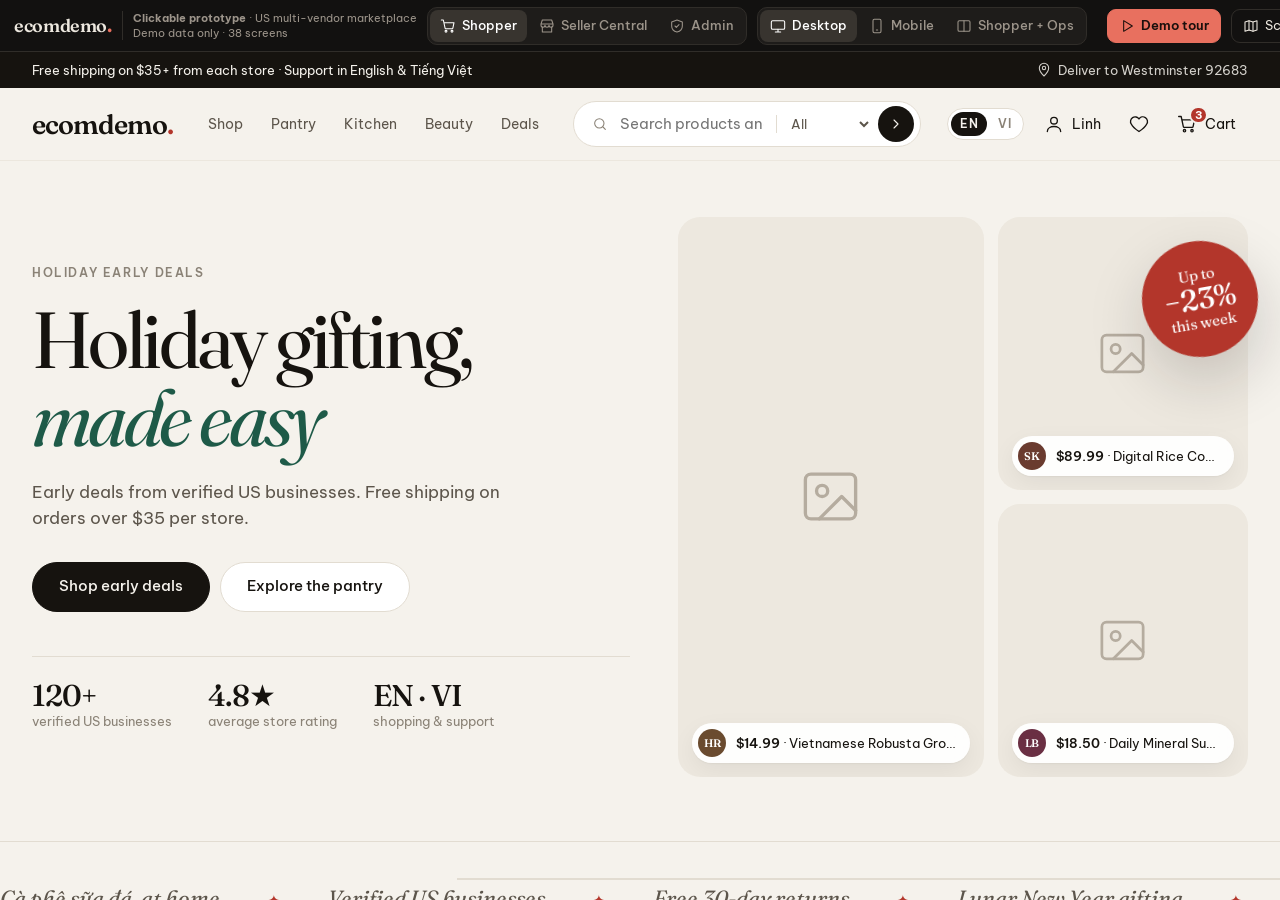
==== commit d5d1be96: "Full prototype with Lacquer & Paper redesign, admin orders and demo tour Co-Authored-By: Claude Opus" ====
--- a/index.html
+++ b/index.html
@@ -7,7 +7,7 @@
 <meta name="description" content="Clickable prototype of a US multi-vendor marketplace for business sellers. Shopper storefront (desktop + mobile, English / Tiếng Việt), Seller Central and Marketplace Admin.">
 <link rel="preconnect" href="https://fonts.googleapis.com">
 <link rel="preconnect" href="https://fonts.gstatic.com" crossorigin>
-<link href="https://fonts.googleapis.com/css2?family=Inter:wght@400;500;600;700;800&display=swap" rel="stylesheet">
+<link href="https://fonts.googleapis.com/css2?family=Be+Vietnam+Pro:wght@400;500;600;700&family=Fraunces:ital,opsz,wght@0,9..144,300..700;1,9..144,300..700&display=swap" rel="stylesheet">
 <link rel="stylesheet" href="assets/styles.css">
 </head>
 <body>
--- a/assets/styles.css
+++ b/assets/styles.css
@@ -1,622 +1,725 @@
 /* =========================================================
-   EcomDemo prototype
-   - Storefront look follows familiar US marketplace patterns
-   - Responsive through container queries on .frame, so the same
-     markup renders as desktop or phone inside the prototype stage
+   EcomDemo prototype · design system "Lacquer & Paper"
+   - Warm paper surfaces, ink type, one jade accent, lacquer red for deals
+   - Display: Fraunces (serif) · UI: Be Vietnam Pro (full Vietnamese support)
+   - Responsive through container queries on .frame, so the same markup
+     renders as desktop or phone inside the prototype stage
    ========================================================= */
 :root{
-  --bg:#EAEDED;--surface:#fff;--surface-2:#F7F8F8;--surface-3:#F0F2F2;
-  --line:#D5D9D9;--line-2:#E7E9EC;
-  --text:#0F1111;--text-2:#565959;--text-3:#6F7373;
-  --nav:#0E1A2B;--nav-2:#1B2B44;--nav-3:#25395A;--nav-text:#fff;
-  --link:#0A6C8C;--link-h:#B54708;
-  --cta:#FFD23F;--cta-h:#F7C51E;--cta-line:#E8BC22;
-  --buy:#FFA41C;--buy-h:#FA8900;--buy-line:#F08804;
-  --brand:#D6336C;--brand-50:#FCE8EF;
-  --deal:#CC0C39;--price:#0F1111;
-  --ok:#067D62;--ok-50:#E6F4EF;--warn:#B45309;--warn-50:#FEF3E2;--err:#C40000;--err-50:#FDECEC;--info:#0A6C8C;--info-50:#E6F3F7;
-  --star:#F5A00F;
-  --op:#0A6C8C;--op-h:#085873;--op-50:#E6F3F7;
-  --shadow:0 2px 5px rgba(15,17,17,.12);
-  --shadow-lg:0 12px 40px rgba(15,17,17,.22);
-  --r:8px;
-  --pb:#11161D;--pb-2:#1B232D;--pb-line:#2A3440;--pb-text:#E6EAEE;--pb-text-2:#9AA6B2;--stage:#2B333D;
+  --paper:#F5F2EC;--surface:#FFFFFF;--surface-2:#FAF8F4;--tile:#EDE8DF;--tile-2:#E4DED3;
+  --line:#E2DCD1;--line-2:#ECE7DE;
+  --ink:#16130F;--ink-2:#5C554B;--ink-3:#8A8276;--on-ink:#F5F2EC;
+  --accent:#1E5A48;--accent-h:#174A3B;--accent-50:#E2EEE8;--accent-100:#C8DFD4;
+  --lacquer:#B3362B;--lacquer-50:#F8E7E3;
+  --gold:#C08F2E;--gold-50:#F7EEDB;
+  --ok:#1E7A55;--ok-50:#E3F2EA;--warn:#A4610C;--warn-50:#FBF0DE;--err:#B3362B;--err-50:#F8E7E3;--info:#2D5E8C;--info-50:#E5EDF5;
+  --op:#1E5A48;--op-h:#174A3B;--op-50:#E2EEE8;
+  --serif:"Fraunces",Georgia,"Times New Roman",serif;
+  --sans:"Be Vietnam Pro",system-ui,-apple-system,"Segoe UI",sans-serif;
+  --r:14px;--r-sm:10px;--r-lg:22px;
+  --shadow:0 1px 2px rgba(22,19,15,.05),0 8px 24px rgba(22,19,15,.06);
+  --shadow-lg:0 24px 60px rgba(22,19,15,.18);
+  --pb:#121110;--pb-2:#1E1C1A;--pb-line:#302D29;--pb-text:#EDE8DF;--pb-text-2:#9C948A;--stage:#2A2724;
   color-scheme:light;
 }
 @media (prefers-color-scheme:dark){:root:not([data-theme="light"]){
-  --bg:#0B0F14;--surface:#151B23;--surface-2:#1B222C;--surface-3:#202834;
-  --line:#2C3644;--line-2:#242D39;
-  --text:#E8ECF0;--text-2:#AAB4BF;--text-3:#8C98A5;
-  --nav:#070B11;--nav-2:#111A27;--nav-3:#1A2738;
-  --link:#62C3E3;--link-h:#FFB066;
-  --brand:#FF6B9A;--brand-50:#3A1525;
-  --deal:#FF5C7A;--price:#E8ECF0;
-  --ok:#3DD6A8;--ok-50:#0F2E26;--warn:#F5B04C;--warn-50:#33240F;--err:#FF6B6B;--err-50:#3A1717;--info:#62C3E3;--info-50:#112834;
-  --op:#3BB0D6;--op-h:#5CC2E3;--op-50:#112834;
-  --shadow:0 2px 6px rgba(0,0,0,.45);--shadow-lg:0 12px 40px rgba(0,0,0,.6);
-  --stage:#05080C;
-  color-scheme:dark;
+  --paper:#12110F;--surface:#1A1815;--surface-2:#201E1A;--tile:#26231F;--tile-2:#2E2A25;
+  --line:#322E28;--line-2:#2A2722;
+  --ink:#F2EEE7;--ink-2:#B8AFA2;--ink-3:#8E8579;--on-ink:#16130F;
+  --accent:#7CC6AA;--accent-h:#98D6BE;--accent-50:#1C2E27;--accent-100:#244136;
+  --lacquer:#E8705F;--lacquer-50:#3A1F1A;--gold:#E2B85E;--gold-50:#33281A;
+  --ok:#6FCF9F;--ok-50:#17291F;--warn:#EDB25A;--warn-50:#33271A;--err:#E8705F;--err-50:#3A1F1A;--info:#7FB0DE;--info-50:#172535;
+  --op:#7CC6AA;--op-h:#98D6BE;--op-50:#1C2E27;
+  --shadow:0 1px 2px rgba(0,0,0,.4),0 8px 24px rgba(0,0,0,.35);--shadow-lg:0 24px 60px rgba(0,0,0,.6);
+  --stage:#0A0908;color-scheme:dark;
 }}
 :root[data-theme="dark"]{
-  --bg:#0B0F14;--surface:#151B23;--surface-2:#1B222C;--surface-3:#202834;
-  --line:#2C3644;--line-2:#242D39;
-  --text:#E8ECF0;--text-2:#AAB4BF;--text-3:#8C98A5;
-  --nav:#070B11;--nav-2:#111A27;--nav-3:#1A2738;
-  --link:#62C3E3;--link-h:#FFB066;
-  --brand:#FF6B9A;--brand-50:#3A1525;
-  --deal:#FF5C7A;--price:#E8ECF0;
-  --ok:#3DD6A8;--ok-50:#0F2E26;--warn:#F5B04C;--warn-50:#33240F;--err:#FF6B6B;--err-50:#3A1717;--info:#62C3E3;--info-50:#112834;
-  --op:#3BB0D6;--op-h:#5CC2E3;--op-50:#112834;
-  --shadow:0 2px 6px rgba(0,0,0,.45);--shadow-lg:0 12px 40px rgba(0,0,0,.6);
-  --stage:#05080C;
-  color-scheme:dark;
+  --paper:#12110F;--surface:#1A1815;--surface-2:#201E1A;--tile:#26231F;--tile-2:#2E2A25;
+  --line:#322E28;--line-2:#2A2722;
+  --ink:#F2EEE7;--ink-2:#B8AFA2;--ink-3:#8E8579;--on-ink:#16130F;
+  --accent:#7CC6AA;--accent-h:#98D6BE;--accent-50:#1C2E27;--accent-100:#244136;
+  --lacquer:#E8705F;--lacquer-50:#3A1F1A;--gold:#E2B85E;--gold-50:#33281A;
+  --ok:#6FCF9F;--ok-50:#17291F;--warn:#EDB25A;--warn-50:#33271A;--err:#E8705F;--err-50:#3A1F1A;--info:#7FB0DE;--info-50:#172535;
+  --op:#7CC6AA;--op-h:#98D6BE;--op-50:#1C2E27;
+  --shadow:0 1px 2px rgba(0,0,0,.4),0 8px 24px rgba(0,0,0,.35);--shadow-lg:0 24px 60px rgba(0,0,0,.6);
+  --stage:#0A0908;color-scheme:dark;
 }
+.frame[data-role="admin"]{--op:#3F4FB5;--op-h:#33419A;--op-50:#E8EAF8}
+:root[data-theme="dark"] .frame[data-role="admin"]{--op:#9AA6F0;--op-h:#B3BCF5;--op-50:#20243D}
+@media (prefers-color-scheme:dark){:root:not([data-theme="light"]) .frame[data-role="admin"]{--op:#9AA6F0;--op-h:#B3BCF5;--op-50:#20243D}}
 
 *{box-sizing:border-box}
 html,body{margin:0;height:100%}
-body{font-family:Inter,system-ui,-apple-system,"Segoe UI",Roboto,sans-serif;font-size:14px;line-height:1.45;color:var(--text);background:var(--stage);-webkit-font-smoothing:antialiased;overflow:hidden}
+body{font-family:var(--sans);font-size:14px;line-height:1.5;color:var(--ink);background:var(--stage);-webkit-font-smoothing:antialiased;overflow:hidden}
 button{font:inherit;color:inherit;cursor:pointer;border:0;background:none;padding:0;text-align:inherit}
 input,select,textarea{font:inherit;color:inherit}
-a{color:var(--link);text-decoration:none;cursor:pointer}
-a:hover,.lnk:hover{color:var(--link-h);text-decoration:underline}
+a{color:inherit;text-decoration:none;cursor:pointer}
 h1,h2,h3,h4,p{margin:0}
 img{display:block;max-width:100%}
-:focus-visible{outline:2px solid var(--link);outline-offset:2px}
-.ic{width:20px;height:20px;flex:none;stroke:currentColor;fill:none;stroke-width:1.8;stroke-linecap:round;stroke-linejoin:round}
+:focus-visible{outline:2px solid var(--accent);outline-offset:2px;border-radius:6px}
+.ic{width:20px;height:20px;flex:none;stroke:currentColor;fill:none;stroke-width:1.6;stroke-linecap:round;stroke-linejoin:round}
 .ic.sm{width:16px;height:16px}.ic.lg{width:24px;height:24px}.ic.xl{width:32px;height:32px}
+.serif{font-family:var(--serif);font-optical-sizing:auto;letter-spacing:-.02em;font-weight:500}
 
 /* utilities */
 .row{display:flex;align-items:center;gap:8px}.col{display:flex;flex-direction:column;gap:8px}
 .between{justify-content:space-between}.wrap{flex-wrap:wrap}.grow{flex:1;min-width:0}.start{align-items:flex-start}
-.g4{gap:4px}.g12{gap:12px}.g16{gap:16px}.g24{gap:24px}
+.g4{gap:4px}.g8{gap:8px}.g12{gap:12px}.g16{gap:16px}.g24{gap:24px}
 .mt4{margin-top:4px}.mt8{margin-top:8px}.mt12{margin-top:12px}.mt16{margin-top:16px}.mt24{margin-top:24px}.mt32{margin-top:32px}
 .mb8{margin-bottom:8px}.mb12{margin-bottom:12px}.mb16{margin-bottom:16px}
 .p16{padding:16px}.p20{padding:20px}
-.xs{font-size:12px}.sm{font-size:13px}.md{font-size:15px}.lg{font-size:18px}.xl{font-size:22px}.xxl{font-size:28px}
+.xs{font-size:12px}.sm{font-size:13px}.md{font-size:15px}.lg{font-size:18px}.xl{font-size:22px}.xxl{font-size:30px}
 .b{font-weight:600}.bb{font-weight:700}
-.muted{color:var(--text-2)}.faint{color:var(--text-3)}.okc{color:var(--ok)}.errc{color:var(--err)}.dealc{color:var(--deal)}.warnc{color:var(--warn)}
+.muted{color:var(--ink-2)}.faint{color:var(--ink-3)}.okc{color:var(--ok)}.errc{color:var(--err)}.dealc{color:var(--lacquer)}.warnc{color:var(--warn)}
 .ell{white-space:nowrap;overflow:hidden;text-overflow:ellipsis}
 .clamp2,.clamp3{display:-webkit-box;-webkit-box-orient:vertical;overflow:hidden}.clamp2{-webkit-line-clamp:2}.clamp3{-webkit-line-clamp:3}
-.lnk{color:var(--link);cursor:pointer}
-.hr{height:1px;background:var(--line);margin:14px 0;border:0}
+.lnk{color:var(--accent);cursor:pointer;text-decoration:underline;text-decoration-color:color-mix(in srgb,var(--accent) 35%,transparent);text-underline-offset:3px}
+.lnk:hover{text-decoration-color:currentColor}
+.hr{height:1px;background:var(--line);margin:16px 0;border:0}
 .nowrap{white-space:nowrap}.tnum{font-variant-numeric:tabular-nums}
 .center{text-align:center}.right{text-align:right}
-.hide{display:none!important}
+.eyebrow{font-size:11.5px;font-weight:600;letter-spacing:.14em;text-transform:uppercase;color:var(--ink-3)}
 
 /* =================== prototype bar =================== */
 .pbar{height:52px;display:flex;align-items:center;gap:10px;padding:0 14px;background:var(--pb);color:var(--pb-text);border-bottom:1px solid var(--pb-line);position:relative;z-index:100}
-.pbar .plogo{font-weight:800;font-size:16px;letter-spacing:-.3px;white-space:nowrap}
-.pbar .plogo b{color:#FF6B9A}
-.pbar .ptag{font-size:11px;color:var(--pb-text-2);border-left:1px solid var(--pb-line);padding-left:10px;line-height:1.25;white-space:nowrap}
-.pseg{display:flex;background:var(--pb-2);border:1px solid var(--pb-line);border-radius:9px;padding:2px;gap:2px}
-.pseg button{display:inline-flex;align-items:center;gap:6px;padding:0 10px;height:32px;border-radius:7px;color:var(--pb-text-2);font-size:13px;font-weight:500;white-space:nowrap}
+.pbar .plogo{font-family:var(--serif);font-weight:600;font-size:18px;letter-spacing:-.02em;white-space:nowrap}
+.pbar .plogo b{color:#E8705F}
+.pbar .ptag{font-size:11px;color:var(--pb-text-2);border-left:1px solid var(--pb-line);padding-left:10px;line-height:1.3;white-space:nowrap}
+.pseg{display:flex;background:var(--pb-2);border:1px solid var(--pb-line);border-radius:10px;padding:2px;gap:2px}
+.pseg button{display:inline-flex;align-items:center;gap:6px;padding:0 10px;height:32px;border-radius:8px;color:var(--pb-text-2);font-size:13px;font-weight:500;white-space:nowrap}
 .pseg button:hover{color:var(--pb-text)}
-.pseg button.on{background:#2E3B4B;color:#fff}
-.pbtn{display:inline-flex;align-items:center;gap:6px;height:34px;padding:0 10px;border-radius:8px;border:1px solid var(--pb-line);color:var(--pb-text);font-size:13px;white-space:nowrap}
+.pseg button.on{background:#38342F;color:#fff}
+.pbtn{display:inline-flex;align-items:center;gap:6px;height:34px;padding:0 11px;border-radius:9px;border:1px solid var(--pb-line);color:var(--pb-text);font-size:13px;white-space:nowrap}
 .pbtn:hover{background:var(--pb-2)}
+.pbtn.hl{background:#E8705F;border-color:#E8705F;color:#1A0F0C;font-weight:600}
 .pbar .sp{flex:1}
 .stage{height:calc(100dvh - 52px);display:flex;gap:20px;justify-content:center;align-items:center;padding:16px;background:var(--stage)}
 .stage.solo-desktop{padding:0}
-.desk{flex:1;min-width:0;height:100%;border-radius:12px;overflow:hidden;box-shadow:0 10px 40px rgba(0,0,0,.35)}
+.desk{flex:1;min-width:0;height:100%;border-radius:14px;overflow:hidden;box-shadow:0 10px 40px rgba(0,0,0,.35)}
 .stage.solo-desktop .desk{border-radius:0;box-shadow:none}
-.phone{width:390px;height:min(844px,100%);flex:none;border-radius:46px;padding:10px;background:#0A0A0A;box-shadow:0 20px 60px rgba(0,0,0,.45),inset 0 0 0 2px #2a2a2a;position:relative}
-.phone .frame{border-radius:36px}
+.phone{width:390px;height:min(844px,100%);flex:none;border-radius:50px;padding:10px;background:#0A0A0A;box-shadow:0 20px 60px rgba(0,0,0,.45),inset 0 0 0 2px #2a2a2a;position:relative}
+.phone .frame{border-radius:40px}
 .phone::before{content:"";position:absolute;top:18px;left:50%;transform:translateX(-50%);width:108px;height:30px;background:#000;border-radius:20px;z-index:90}
-.frame{container-type:inline-size;container-name:app;position:relative;width:100%;height:100%;overflow:hidden;background:var(--bg);display:flex;flex-direction:column;font-size:14px}
-.vp{flex:1;min-height:0;overflow-y:auto;overflow-x:hidden;scroll-behavior:auto}
-.statusbar{height:44px;flex:none;display:flex;align-items:flex-end;justify-content:space-between;padding:0 28px 6px 34px;font-size:14px;font-weight:600;background:var(--nav);color:#fff}
-.statusbar.ops{background:var(--surface);color:var(--text)}
-
-/* =================== shared controls =================== */
-.btn{display:inline-flex;align-items:center;justify-content:center;gap:6px;min-height:36px;padding:0 16px;border-radius:999px;border:1px solid var(--line);background:var(--surface);font-size:13px;font-weight:500;white-space:nowrap;box-shadow:0 2px 5px rgba(213,217,217,.35)}
-.btn:hover{background:var(--surface-2)}
-.btn.cta{background:var(--cta);border-color:var(--cta-line);color:#0F1111}.btn.cta:hover{background:var(--cta-h)}
-.btn.buy{background:var(--buy);border-color:var(--buy-line);color:#0F1111}.btn.buy:hover{background:var(--buy-h)}
-.btn.lg{min-height:44px;font-size:15px}
-.btn.sm{min-height:30px;padding:0 12px;font-size:12px}
+.frame{container-type:inline-size;container-name:app;position:relative;width:100%;height:100%;overflow:hidden;background:var(--paper);display:flex;flex-direction:column;font-size:14px}
+.vp{flex:1;min-height:0;overflow-y:auto;overflow-x:hidden}
+.statusbar{height:44px;flex:none;display:flex;align-items:flex-end;justify-content:space-between;padding:0 28px 6px 34px;font-size:14px;font-weight:600;background:var(--paper);color:var(--ink)}
+
+/* =================== controls =================== */
+.btn{display:inline-flex;align-items:center;justify-content:center;gap:8px;min-height:40px;padding:0 18px;border-radius:999px;border:1px solid var(--line);background:var(--surface);font-size:13.5px;font-weight:500;white-space:nowrap;transition:background .15s,border-color .15s,transform .1s}
+.btn:hover{border-color:var(--ink-3)}
+.btn:active{transform:translateY(1px)}
+.btn.ink,.btn.cta{background:var(--ink);border-color:var(--ink);color:var(--on-ink)}
+.btn.ink:hover,.btn.cta:hover{background:color-mix(in srgb,var(--ink) 85%,var(--accent))}
+.btn.buy,.btn.pri{background:var(--accent);border-color:var(--accent);color:#fff}
+.btn.buy:hover,.btn.pri:hover{background:var(--accent-h);border-color:var(--accent-h)}
+:root[data-theme="dark"] .btn.buy,:root[data-theme="dark"] .btn.pri{color:#0C1A15}
+@media (prefers-color-scheme:dark){:root:not([data-theme="light"]) .btn.buy,:root:not([data-theme="light"]) .btn.pri{color:#0C1A15}}
+.btn.lg{min-height:50px;font-size:15px;padding:0 26px}
+.btn.sm{min-height:32px;padding:0 13px;font-size:12.5px}
 .btn.block{width:100%}
-.btn.ghost{box-shadow:none;background:transparent}
+.btn.ghost{background:transparent;border-color:transparent}
+.btn.ghost:hover{background:var(--tile)}
 .btn.danger{color:var(--err)}
-.btn:disabled{opacity:.5;cursor:not-allowed}
-.op .btn{border-radius:6px;box-shadow:none}
-.btn.pri{background:var(--op);border-color:var(--op);color:#fff}.btn.pri:hover{background:var(--op-h)}
-:root[data-theme="dark"] .btn.pri{color:#04141B}
-@media (prefers-color-scheme:dark){:root:not([data-theme="light"]) .btn.pri{color:#04141B}}
-.iconbtn{width:36px;height:36px;display:inline-grid;place-items:center;border-radius:999px;flex:none;position:relative}
-.iconbtn:hover{background:var(--surface-3)}
-.input,.select,.textarea{width:100%;min-height:38px;padding:0 10px;border:1px solid #888C8C;border-radius:8px;background:var(--surface);outline:none;box-shadow:0 1px 2px rgba(15,17,17,.12) inset}
-:root[data-theme="dark"] .input,:root[data-theme="dark"] .select,:root[data-theme="dark"] .textarea{border-color:var(--line)}
-@media (prefers-color-scheme:dark){:root:not([data-theme="light"]) .input,:root:not([data-theme="light"]) .select,:root:not([data-theme="light"]) .textarea{border-color:var(--line)}}
-.textarea{padding:8px 10px;min-height:90px;resize:vertical}
-.input:focus,.select:focus,.textarea:focus{border-color:var(--link);box-shadow:0 0 0 3px color-mix(in srgb,var(--link) 25%,transparent)}
-.select{padding-right:6px}
-.label{display:block;font-weight:700;font-size:13px;margin-bottom:4px}
-.help{font-size:12px;color:var(--text-3);margin-top:4px}
-.field{margin-bottom:14px}
-.err-msg{font-size:12px;color:var(--err);margin-top:4px}
-.chk{width:18px;height:18px;border-radius:4px;border:1px solid #888C8C;display:inline-grid;place-items:center;flex:none;background:var(--surface)}
-.chk.on{background:var(--link);border-color:var(--link);color:#fff}
-.rad{width:18px;height:18px;border-radius:50%;border:1px solid #888C8C;flex:none;display:grid;place-items:center;background:var(--surface)}
-.rad.on{border-color:var(--link)}.rad.on::after{content:"";width:10px;height:10px;border-radius:50%;background:var(--link)}
-.opt{display:flex;gap:10px;align-items:flex-start;padding:12px;border:1px solid var(--line);border-radius:8px;width:100%;text-align:left;background:var(--surface)}
-.opt.on{border-color:var(--link);background:var(--info-50)}
+.btn:disabled{opacity:.45;cursor:not-allowed}
+.op .btn{border-radius:10px;min-height:36px}
+.op .btn.sm{min-height:30px;border-radius:8px}
+.iconbtn{width:40px;height:40px;display:inline-grid;place-items:center;border-radius:999px;flex:none;position:relative}
+.iconbtn:hover{background:var(--tile)}
+.input,.select,.textarea{width:100%;min-height:42px;padding:0 14px;border:1px solid var(--line);border-radius:var(--r-sm);background:var(--surface);outline:none;transition:border-color .15s,box-shadow .15s}
+.input:hover,.select:hover,.textarea:hover{border-color:var(--ink-3)}
+.textarea{padding:10px 14px;min-height:96px;resize:vertical}
+.input:focus,.select:focus,.textarea:focus{border-color:var(--accent);box-shadow:0 0 0 4px color-mix(in srgb,var(--accent) 16%,transparent)}
+.label{display:block;font-weight:600;font-size:13px;margin-bottom:6px}
+.help{font-size:12px;color:var(--ink-3);margin-top:6px}
+.field{margin-bottom:16px}
+.chk{width:20px;height:20px;border-radius:6px;border:1.5px solid var(--ink-3);display:inline-grid;place-items:center;flex:none;background:var(--surface)}
+.chk.on{background:var(--accent);border-color:var(--accent);color:#fff}
+.rad{width:20px;height:20px;border-radius:50%;border:1.5px solid var(--ink-3);flex:none;display:grid;place-items:center;background:var(--surface)}
+.rad.on{border-color:var(--accent)}.rad.on::after{content:"";width:10px;height:10px;border-radius:50%;background:var(--accent)}
+.opt{display:flex;gap:12px;align-items:flex-start;padding:14px 16px;border:1px solid var(--line);border-radius:var(--r-sm);width:100%;text-align:left;background:var(--surface);transition:border-color .15s}
+.opt:hover{border-color:var(--ink-3)}
+.opt.on{border-color:var(--accent);box-shadow:inset 0 0 0 1px var(--accent);background:color-mix(in srgb,var(--accent-50) 45%,var(--surface))}
 .opt+.opt{margin-top:8px}
-.tgl{width:40px;height:22px;border-radius:99px;background:#B8BDBD;position:relative;flex:none;transition:.15s}
-.tgl::after{content:"";position:absolute;width:18px;height:18px;border-radius:50%;background:#fff;top:2px;left:2px;transition:.15s;box-shadow:0 1px 2px rgba(0,0,0,.25)}
+.tgl{width:42px;height:24px;border-radius:99px;background:var(--tile-2);position:relative;flex:none;transition:.15s}
+.tgl::after{content:"";position:absolute;width:20px;height:20px;border-radius:50%;background:#fff;top:2px;left:2px;transition:.15s;box-shadow:0 1px 3px rgba(0,0,0,.25)}
 .tgl.on{background:var(--op)}.tgl.on::after{left:20px}
-.chip{display:inline-flex;align-items:center;gap:6px;min-height:32px;padding:0 12px;border-radius:999px;border:1px solid var(--line);background:var(--surface);font-size:13px;white-space:nowrap;flex:none}
-.chip.on{border-color:var(--link);background:var(--info-50);color:var(--link);font-weight:600}
+.chip{display:inline-flex;align-items:center;gap:6px;min-height:36px;padding:0 15px;border-radius:999px;border:1px solid var(--line);background:var(--surface);font-size:13px;white-space:nowrap;flex:none;transition:.15s}
+.chip:hover{border-color:var(--ink-3)}
+.chip.on{border-color:var(--ink);background:var(--ink);color:var(--on-ink)}
 .chips{display:flex;gap:8px;overflow-x:auto;scrollbar-width:none;padding:2px 0}
 .chips::-webkit-scrollbar{display:none}
-.bdg{display:inline-flex;align-items:center;gap:4px;font-size:11.5px;font-weight:600;line-height:18px;padding:1px 7px;border-radius:4px;white-space:nowrap}
-.bdg.deal{background:var(--deal);color:#fff}
+.bdg{display:inline-flex;align-items:center;gap:4px;font-size:11.5px;font-weight:600;line-height:20px;padding:0 9px;border-radius:999px;white-space:nowrap}
+.bdg.deal{background:var(--lacquer);color:#fff}
 .bdg.ok{background:var(--ok-50);color:var(--ok)}
 .bdg.warn{background:var(--warn-50);color:var(--warn)}
 .bdg.err{background:var(--err-50);color:var(--err)}
-.bdg.info{background:var(--info-50);color:var(--info)}
-.bdg.gray{background:var(--surface-3);color:var(--text-2)}
-.bdg.dark{background:#232F3E;color:#fff}
-.bdg.brand{background:var(--brand-50);color:var(--brand)}
-.alert{display:flex;gap:10px;align-items:flex-start;padding:12px 14px;border-radius:8px;border:1px solid;font-size:13px}
+.bdg.info{background:var(--accent-50);color:var(--accent)}
+.bdg.gray{background:var(--tile);color:var(--ink-2)}
+.bdg.dark{background:var(--ink);color:var(--on-ink)}
+.bdg.brand{background:var(--gold-50);color:var(--gold)}
+.alert{display:flex;gap:12px;align-items:flex-start;padding:14px 16px;border-radius:var(--r-sm);font-size:13px;background:var(--surface-2);border:1px solid var(--line)}
 .alert .ic{margin-top:1px}
-.alert.info{background:var(--info-50);border-color:color-mix(in srgb,var(--info) 35%,transparent);color:var(--text)}
-.alert.info>.ic{color:var(--info)}
-.alert.ok{background:var(--ok-50);border-color:color-mix(in srgb,var(--ok) 35%,transparent)}.alert.ok>.ic{color:var(--ok)}
-.alert.warn{background:var(--warn-50);border-color:color-mix(in srgb,var(--warn) 35%,transparent)}.alert.warn>.ic{color:var(--warn)}
-.alert.err{background:var(--err-50);border-color:color-mix(in srgb,var(--err) 35%,transparent)}.alert.err>.ic{color:var(--err)}
-.empty{padding:48px 20px;text-align:center;color:var(--text-2);display:flex;flex-direction:column;align-items:center;gap:10px}
-.empty .art{width:72px;height:72px;border-radius:50%;background:var(--surface-3);display:grid;place-items:center;color:var(--text-3)}
-.stars{display:inline-block;font-size:14px;letter-spacing:1px;line-height:1;background:linear-gradient(90deg,var(--star) calc(var(--v)/5*100%),#D5D9D9 0);-webkit-background-clip:text;background-clip:text;color:transparent;white-space:nowrap}
+.alert.info{background:var(--accent-50);border-color:transparent}.alert.info>.ic{color:var(--accent)}
+.alert.ok{background:var(--ok-50);border-color:transparent}.alert.ok>.ic{color:var(--ok)}
+.alert.warn{background:var(--warn-50);border-color:transparent}.alert.warn>.ic{color:var(--warn)}
+.alert.err{background:var(--err-50);border-color:transparent}.alert.err>.ic{color:var(--err)}
+.empty{padding:56px 20px;text-align:center;color:var(--ink-2);display:flex;flex-direction:column;align-items:center;gap:12px}
+.empty .art{width:76px;height:76px;border-radius:50%;background:var(--tile);display:grid;place-items:center;color:var(--ink-3)}
+.stars{display:inline-block;font-size:13px;letter-spacing:1px;line-height:1;background:linear-gradient(90deg,var(--gold) calc(var(--v)/5*100%),var(--tile-2) 0);-webkit-background-clip:text;background-clip:text;color:transparent;white-space:nowrap}
 .stars::before{content:"★★★★★"}
 .stars.lg{font-size:20px}
-.rate{display:inline-flex;align-items:center;gap:6px;font-size:13px}
-.rate .n{color:var(--link)}
-.price{display:inline-flex;align-items:flex-start;color:var(--price);font-weight:500;line-height:1}
-.price .cur,.price .cts{font-size:.48em;margin-top:.18em}
-.price .whole{font-size:1em}
-.price.s{font-size:22px}.price.m{font-size:28px}.price.l{font-size:30px}
-.list-price{font-size:12px;color:var(--text-2)}
-.list-price s{color:var(--text-2)}
-.strike{text-decoration:line-through;color:var(--text-2)}
-.skel{background:linear-gradient(90deg,var(--surface-3) 25%,var(--surface-2) 37%,var(--surface-3) 63%);background-size:400% 100%;animation:sk 1.2s ease infinite;border-radius:6px}
+.rate{display:inline-flex;align-items:center;gap:6px;font-size:12.5px;color:var(--ink-2)}
+.rate b{color:var(--ink);font-weight:600}
+.price{display:inline-flex;align-items:baseline;font-weight:600;line-height:1;font-variant-numeric:tabular-nums;letter-spacing:-.01em}
+.price .cur{font-size:.62em;margin-right:1px;align-self:flex-start;margin-top:.12em}.price .cts{font-size:.62em}
+.price.s{font-size:16px}.price.m{font-size:30px}.price.l{font-size:34px}
+.list-price{font-size:12.5px;color:var(--ink-3)}
+.list-price s,.strike{text-decoration:line-through;color:var(--ink-3)}
+.skel{background:linear-gradient(90deg,var(--tile) 25%,var(--surface-2) 37%,var(--tile) 63%);background-size:400% 100%;animation:sk 1.2s ease infinite;border-radius:var(--r)}
 @keyframes sk{0%{background-position:100% 50%}100%{background-position:0 50%}}
-.spinner{width:36px;height:36px;border-radius:50%;border:3px solid var(--line);border-top-color:var(--link);animation:spin .8s linear infinite}
+.spinner{width:36px;height:36px;border-radius:50%;border:3px solid var(--line);border-top-color:var(--accent);animation:spin .8s linear infinite}
 @keyframes spin{to{transform:rotate(360deg)}}
-.img{position:relative;background:var(--surface-3);overflow:hidden;display:block}
-.img img{width:100%;height:100%;object-fit:cover}
-.img::before{content:"";position:absolute;inset:0;background:url("data:image/svg+xml,%3Csvg xmlns='http://www.w3.org/2000/svg' viewBox='0 0 24 24' fill='none' stroke='%23A9B2B0' stroke-width='1.4' stroke-linecap='round' stroke-linejoin='round'%3E%3Crect x='3' y='4' width='18' height='16' rx='2'/%3E%3Ccircle cx='9' cy='10' r='2'/%3E%3Cpath d='m21 17-5-5-8 8'/%3E%3C/svg%3E") center/26% no-repeat}
-.img img{position:relative}
-.mono{display:inline-grid;place-items:center;width:40px;height:40px;border-radius:10px;background:hsl(var(--h) 45% 34%);color:#fff;font-weight:700;letter-spacing:-.3px;flex:none}
-.mono.sm{width:28px;height:28px;border-radius:7px;font-size:11px}
-.mono.lg{width:72px;height:72px;border-radius:16px;font-size:24px}
-.avatar{width:32px;height:32px;border-radius:50%;background:var(--surface-3);display:grid;place-items:center;font-weight:700;font-size:12px;flex:none;color:var(--text-2)}
-.prog{height:8px;border-radius:99px;background:var(--surface-3);overflow:hidden}
-.prog i{display:block;height:100%;background:var(--ok);border-radius:99px}
-.kv{display:flex;justify-content:space-between;gap:12px;padding:3px 0}
-.kv>span:first-child{color:var(--text-2)}
+.img{position:relative;background:var(--tile);overflow:hidden;display:block}
+.img img{width:100%;height:100%;object-fit:cover;position:relative;transition:transform .5s cubic-bezier(.2,.7,.2,1)}
+.img::before{content:"";position:absolute;inset:0;background:url("data:image/svg+xml,%3Csvg xmlns='http://www.w3.org/2000/svg' viewBox='0 0 24 24' fill='none' stroke='%23B5AC9F' stroke-width='1.2' stroke-linecap='round' stroke-linejoin='round'%3E%3Crect x='3' y='4' width='18' height='16' rx='2'/%3E%3Ccircle cx='9' cy='10' r='2'/%3E%3Cpath d='m21 17-5-5-8 8'/%3E%3C/svg%3E") center/22% no-repeat}
+.mono{display:inline-grid;place-items:center;width:40px;height:40px;border-radius:12px;background:hsl(var(--h) 38% 30%);color:#fff;font-weight:600;font-family:var(--serif);letter-spacing:-.01em;flex:none}
+.mono.sm{width:28px;height:28px;border-radius:8px;font-size:11.5px}
+.mono.lg{width:84px;height:84px;border-radius:22px;font-size:30px}
+.avatar{width:34px;height:34px;border-radius:50%;background:var(--tile);display:grid;place-items:center;font-weight:600;font-size:12px;flex:none;color:var(--ink-2)}
+.prog{height:6px;border-radius:99px;background:var(--tile);overflow:hidden}
+.prog i{display:block;height:100%;background:var(--accent);border-radius:99px}
+.kv{display:flex;justify-content:space-between;gap:12px;padding:4px 0}
+.kv>span:first-child{color:var(--ink-2)}
 .tbl{width:100%;border-collapse:collapse;font-size:13px}
-.tbl th{text-align:left;font-weight:600;color:var(--text-2);font-size:12px;padding:10px 12px;background:var(--surface-2);border-bottom:1px solid var(--line);white-space:nowrap}
-.tbl td{padding:10px 12px;border-bottom:1px solid var(--line-2);vertical-align:middle}
+.tbl th{text-align:left;font-weight:500;color:var(--ink-3);font-size:12px;padding:12px 14px;border-bottom:1px solid var(--line);white-space:nowrap;background:var(--surface-2)}
+.tbl td{padding:12px 14px;border-bottom:1px solid var(--line-2);vertical-align:middle}
 .tbl tr:last-child td{border-bottom:0}
 .tbl tr.click{cursor:pointer}.tbl tr.click:hover td{background:var(--surface-2)}
-.tbl tr.hl td{background:var(--warn-50)}
+.tbl tr.hl td{background:color-mix(in srgb,var(--gold-50) 70%,var(--surface))}
 .tbl .num{text-align:right;font-variant-numeric:tabular-nums;white-space:nowrap}
-.tbl-wrap{border:1px solid var(--line);border-radius:10px;overflow:auto;background:var(--surface)}
-.spec{width:100%;border-collapse:collapse;font-size:13px}
-.spec td{padding:7px 10px;border-bottom:1px solid var(--line-2);vertical-align:top}
-.spec td:first-child{font-weight:700;width:40%;background:var(--surface-2)}
-.spec.plain td:first-child{background:none;width:auto;padding-left:0}
-.spec.plain td{border:0;padding:3px 10px 3px 0}
-
-/* overlays (inside a frame) */
-.ov{position:absolute;inset:0;z-index:70;background:rgba(15,17,17,.55);display:flex;align-items:center;justify-content:center;padding:20px;animation:fade .15s}
+.tbl-wrap{border:1px solid var(--line);border-radius:var(--r);overflow:auto;background:var(--surface)}
+.spec{width:100%;border-collapse:collapse;font-size:13.5px}
+.spec td{padding:11px 0;border-bottom:1px solid var(--line-2);vertical-align:top}
+.spec td:first-child{color:var(--ink-3);width:42%}
+
+/* overlays */
+.ov{position:absolute;inset:0;z-index:70;background:rgba(22,19,15,.45);backdrop-filter:blur(3px);display:flex;align-items:center;justify-content:center;padding:24px;animation:fade .15s}
 .ov.left{justify-content:flex-start;padding:0;align-items:stretch}
-.modal{background:var(--surface);border-radius:12px;width:min(560px,100%);max-height:100%;display:flex;flex-direction:column;box-shadow:var(--shadow-lg);animation:pop .18s ease-out}
-.modal.wide{width:min(920px,100%)}
-.modal-h{display:flex;align-items:center;justify-content:space-between;gap:12px;padding:14px 18px;border-bottom:1px solid var(--line);background:var(--surface-2);border-radius:12px 12px 0 0}
-.modal-h h3{font-size:16px}
-.modal-b{padding:18px;overflow:auto}
-.modal-f{padding:12px 18px;border-top:1px solid var(--line);display:flex;justify-content:flex-end;gap:8px;flex-wrap:wrap}
-.drawer{width:min(360px,86%);height:100%;background:var(--surface);overflow:auto;animation:slide .2s ease-out;box-shadow:var(--shadow-lg)}
-.drawer-h{background:var(--nav-2);color:#fff;padding:14px 18px;font-weight:700;font-size:17px;display:flex;align-items:center;gap:10px}
-.drawer .grp{font-weight:700;font-size:16px;padding:16px 18px 6px}
-.drawer .itm{display:flex;align-items:center;gap:12px;width:100%;padding:10px 18px;text-align:left}
-.drawer .itm:hover{background:var(--surface-3)}
+.modal{background:var(--surface);border-radius:var(--r-lg);width:min(560px,100%);max-height:100%;display:flex;flex-direction:column;box-shadow:var(--shadow-lg);animation:pop .2s cubic-bezier(.2,.7,.2,1);overflow:hidden}
+.modal.wide{width:min(960px,100%)}
+.modal-h{display:flex;align-items:center;justify-content:space-between;gap:12px;padding:18px 22px;border-bottom:1px solid var(--line-2)}
+.modal-h h3{font-family:var(--serif);font-weight:500;font-size:21px;letter-spacing:-.02em}
+.modal-b{padding:22px;overflow:auto}
+.modal-f{padding:14px 22px;border-top:1px solid var(--line-2);display:flex;justify-content:flex-end;gap:8px;flex-wrap:wrap;background:var(--surface-2)}
+.drawer{width:min(380px,88%);height:100%;background:var(--paper);overflow:auto;animation:slide .22s cubic-bezier(.2,.7,.2,1);box-shadow:var(--shadow-lg);padding-bottom:24px}
+.drawer-h{padding:22px 22px 12px;display:flex;align-items:center;gap:10px}
+.drawer .grp{padding:18px 22px 6px}
+.drawer .itm{display:flex;align-items:center;gap:12px;width:100%;padding:11px 22px;text-align:left;font-size:15px}
+.drawer .itm:hover{background:var(--tile)}
 @keyframes fade{from{opacity:0}}
-@keyframes pop{from{transform:translateY(12px);opacity:.4}}
+@keyframes pop{from{transform:translateY(14px) scale(.98);opacity:.4}}
 @keyframes slide{from{transform:translateX(-30px);opacity:.4}}
+@keyframes rise{from{transform:translateY(16px);opacity:0}}
 .toasts{position:fixed;left:50%;bottom:28px;transform:translateX(-50%);z-index:300;display:flex;flex-direction:column;gap:8px;align-items:center;pointer-events:none}
-.toast{background:#0F1111;color:#fff;padding:10px 16px;border-radius:10px;box-shadow:0 8px 24px rgba(0,0,0,.3);font-size:13px;display:flex;gap:8px;align-items:center;animation:pop .2s;max-width:92vw}
-.toast .ic{color:#3DD6A8}
+.toast{background:#16130F;color:#F5F2EC;padding:12px 18px;border-radius:999px;box-shadow:0 12px 30px rgba(0,0,0,.3);font-size:13px;display:flex;gap:8px;align-items:center;animation:pop .2s;max-width:92vw}
+.toast .ic{color:#7CC6AA}
 
 /* =================== storefront =================== */
-.hdr{background:var(--nav);color:var(--nav-text);position:sticky;top:0;z-index:40}
-.hdr-row{display:flex;align-items:center;gap:6px;padding:6px 12px;min-height:60px}
-.logo{display:inline-flex;align-items:baseline;gap:1px;font-weight:800;font-size:23px;letter-spacing:-.6px;color:#fff;padding:6px 8px;border:1px solid transparent;border-radius:4px;white-space:nowrap}
-.logo b{color:var(--brand);font-size:26px;line-height:0}
-.logo small{font-size:12px;font-weight:500;letter-spacing:0;color:#BFC8D4;margin-left:3px}
-.logo:hover,.hbtn:hover{border-color:#fff}
-.hbtn{display:inline-flex;align-items:center;gap:4px;padding:6px 8px;border:1px solid transparent;border-radius:4px;line-height:1.15;color:#fff;white-space:nowrap}
-.hbtn small{display:block;font-size:12px;color:#CCD3DC}
-.hbtn strong{display:block;font-size:14px;font-weight:700}
-.hbtn .ic{color:#fff}
-.lang-pill{display:inline-flex;align-items:center;border:1px solid #4A5D78;border-radius:999px;padding:2px;gap:2px}
-.lang-pill span{font-size:12px;font-weight:700;padding:3px 8px;border-radius:999px;color:#CCD3DC}
-.lang-pill span.on{background:#fff;color:#0E1A2B}
-.sbar{flex:1;display:flex;height:40px;border-radius:8px;overflow:hidden;background:#fff;min-width:0}
-.sbar:focus-within{box-shadow:0 0 0 3px var(--buy)}
-.sbar select{background:#E6E6E6;border:0;padding:0 6px 0 10px;color:#0F1111;font-size:12px;max-width:150px;outline:none;cursor:pointer;border-right:1px solid #CDCDCD}
-.sbar input{flex:1;border:0;padding:0 12px;font-size:15px;color:#0F1111;outline:none;min-width:0;background:#fff}
-.sbar button{width:46px;background:var(--buy);color:#0F1111;display:grid;place-items:center;flex:none}
-.sbar button:hover{background:var(--buy-h)}
-.hcart{display:inline-flex;align-items:flex-end;gap:2px;padding:6px 8px;border:1px solid transparent;border-radius:4px;color:#fff;position:relative;font-weight:700}
-.hcart:hover{border-color:#fff}
-.hcart .cnt{position:absolute;left:19px;top:1px;min-width:18px;text-align:center;color:var(--buy);font-weight:800;font-size:15px}
-.hcart .ic{width:34px;height:30px}
-.subnav{background:var(--nav-2);display:flex;align-items:center;gap:2px;padding:0 10px;height:39px;overflow-x:auto;scrollbar-width:none}
-.subnav::-webkit-scrollbar{display:none}
-.subnav button{color:#fff;font-size:14px;padding:5px 9px;white-space:nowrap;border:1px solid transparent;border-radius:3px;display:inline-flex;align-items:center;gap:5px}
-.subnav button:hover{border-color:#fff}
-.subnav .sp{flex:1}
-.subnav .hl{font-weight:700}
-.m-search{padding:0 12px 10px}
-.m-deliver{display:flex;align-items:center;gap:6px;width:100%;padding:9px 14px;background:var(--nav-3);color:#E6EBF2;font-size:13px}
+.wrapx{max-width:1360px;margin:0 auto;padding:0 32px}
+.announce{background:var(--ink);color:var(--on-ink);font-size:12.5px}
+.announce .wrapx{display:flex;align-items:center;justify-content:space-between;gap:16px;height:36px}
+.announce button{display:inline-flex;align-items:center;gap:6px;color:inherit;opacity:.85}
+.announce button:hover{opacity:1}
+.hdr{position:sticky;top:0;z-index:40;background:color-mix(in srgb,var(--paper) 88%,transparent);backdrop-filter:saturate(1.4) blur(14px);border-bottom:1px solid var(--line-2)}
+.hdr-row{display:flex;align-items:center;gap:22px;height:72px}
+.wordmark{font-family:var(--serif);font-weight:600;font-size:27px;letter-spacing:-.035em;white-space:nowrap;line-height:1;display:inline-flex;align-items:baseline}
+.wordmark b{color:var(--lacquer);font-weight:600}
+.navlinks{display:flex;gap:4px}
+.navlinks button{padding:8px 12px;border-radius:999px;font-size:14px;color:var(--ink-2);white-space:nowrap}
+.navlinks button:hover{color:var(--ink);background:var(--tile)}
+.navlinks button.on{color:var(--ink);font-weight:600}
+.sbar{flex:1;display:flex;align-items:center;height:46px;border-radius:999px;background:var(--surface);border:1px solid var(--line);padding:0 6px 0 18px;min-width:0;transition:.15s;max-width:560px}
+.sbar:focus-within{border-color:var(--ink);box-shadow:0 0 0 4px color-mix(in srgb,var(--ink) 8%,transparent)}
+.sbar .ic{color:var(--ink-3)}
+.sbar input{flex:1;border:0;padding:0 12px;font-size:14.5px;outline:none;min-width:0;background:transparent}
+.sbar select{border:0;background:transparent;color:var(--ink-2);font-size:12.5px;outline:none;width:96px;flex:none;cursor:pointer;border-left:1px solid var(--line);padding-left:10px}
+.sbar button[type=submit],.sbar .go{width:36px;height:36px;border-radius:50%;background:var(--ink);color:var(--on-ink);display:grid;place-items:center;flex:none;margin-left:6px}
+.sbar .go .ic{color:var(--on-ink)}
+.hicons{display:flex;align-items:center;gap:4px;margin-left:auto}
+.hicon{position:relative;display:inline-flex;align-items:center;gap:8px;height:42px;padding:0 12px;border-radius:999px;font-size:13.5px;white-space:nowrap}
+.hicon:hover{background:var(--tile)}
+.hicon .cnt{position:absolute;top:3px;left:24px;min-width:18px;height:18px;border-radius:99px;background:var(--lacquer);color:#fff;font-size:10.5px;font-weight:700;display:grid;place-items:center;padding:0 4px;border:2px solid var(--paper)}
+.lang{display:inline-flex;border:1px solid var(--line);border-radius:999px;padding:3px;gap:2px;background:var(--surface)}
+.lang span{font-size:11.5px;font-weight:600;padding:3px 9px;border-radius:999px;color:var(--ink-3);letter-spacing:.04em}
+.lang span.on{background:var(--ink);color:var(--on-ink)}
+.m-search{padding:0 16px 14px}
+.m-search .sbar{max-width:none}
 .bmain{min-height:60%}
-.wrapx{max-width:1500px;margin:0 auto;padding:0 20px}
-.sec{background:var(--surface);padding:20px;margin-top:20px}
-.sec-h{display:flex;align-items:baseline;gap:14px;margin-bottom:12px}
-.sec-h h2{font-size:21px;font-weight:700}
-.panel{background:var(--surface);border-radius:var(--r);padding:20px}
+.sec{padding:72px 0 0}
+.sec-h{display:flex;align-items:flex-end;justify-content:space-between;gap:16px;margin-bottom:26px}
+.sec-h h2{font-family:var(--serif);font-weight:500;font-size:40px;letter-spacing:-.03em;line-height:1.05}
+.sec-h h2 em{font-style:italic;color:var(--accent)}
+.sec-h .eyebrow{margin-bottom:10px;display:block}
+.more{display:inline-flex;align-items:center;gap:6px;font-size:14px;font-weight:500;border-bottom:1px solid var(--ink);padding-bottom:2px;white-space:nowrap}
+.panel{background:var(--surface);border-radius:var(--r);padding:24px}
 .panel.bd{border:1px solid var(--line)}
-.crumbs{font-size:12px;color:var(--text-2);padding:10px 0;display:flex;gap:6px;flex-wrap:wrap}
-.crumbs a{color:var(--text-2)}
-
-/* hero + cards */
-.hero{position:relative;height:340px;overflow:hidden;background:#0E1A2B}
-.hero img{position:absolute;inset:0;width:100%;height:100%;object-fit:cover;opacity:.9}
-.hero::after{content:"";position:absolute;inset:0;background:linear-gradient(90deg,rgba(9,18,32,.92),rgba(9,18,32,.65) 45%,rgba(9,18,32,.05) 75%),linear-gradient(transparent 55%,var(--bg))}
-.hero-in{position:relative;z-index:1;max-width:1500px;margin:0 auto;padding:44px 40px;color:#fff}
-.hero-in .eyebrow{display:inline-flex;align-items:center;gap:6px;font-size:12px;font-weight:700;letter-spacing:.4px;text-transform:uppercase;color:#FFD2E1;background:rgba(214,51,108,.35);border-radius:999px;padding:4px 10px}
-.hero-in h1{font-size:36px;line-height:1.1;font-weight:800;letter-spacing:-.8px;max-width:560px;margin-top:12px}
-.hero-in p{font-size:16px;opacity:.9;max-width:520px;margin-top:10px}
-.hero-in .btn{margin-top:18px}
-.cards{display:grid;grid-template-columns:repeat(4,minmax(0,1fr));gap:20px;position:relative;z-index:2}
-.cards.lift{margin-top:-110px}
-.card{background:var(--surface);padding:18px 18px 16px;display:flex;flex-direction:column;min-width:0}
-.card h3{font-size:19px;font-weight:700;line-height:1.25;margin-bottom:10px}
-.quad{display:grid;grid-template-columns:1fr 1fr;gap:12px 14px}
-.quad button{text-align:left;font-size:12px;min-width:0}
-.quad .img{aspect-ratio:1;margin-bottom:4px}
-.card .more{margin-top:auto;padding-top:12px;font-size:13px}
-.card .one{aspect-ratio:1.25}
-.signin-card{background:var(--surface);padding:18px;display:flex;flex-direction:column;gap:10px}
-.carousel{display:flex;gap:16px;overflow-x:auto;scroll-snap-type:x proximity;padding-bottom:8px;scrollbar-width:thin}
-.carousel>*{scroll-snap-align:start}
-.c-item{width:190px;flex:none;text-align:left}
-.c-item .img{height:190px;margin-bottom:8px}
-.trust{display:grid;grid-template-columns:repeat(4,minmax(0,1fr));gap:1px;background:var(--line);border-top:1px solid var(--line);border-bottom:1px solid var(--line)}
-.trust>div{background:var(--surface);padding:18px;display:flex;gap:12px;align-items:flex-start}
-.trust .ic{color:var(--link);width:28px;height:28px}
-.trust b{display:block;font-size:14px}
-.trust span{font-size:12.5px;color:var(--text-2)}
-.sell-band{background:linear-gradient(110deg,#13233A,#1F3A5F 60%,#7A1F45);color:#fff;border-radius:10px;padding:26px 28px;display:flex;gap:20px;align-items:center;margin-top:20px}
-.sell-band h3{font-size:22px;font-weight:800;letter-spacing:-.3px}
-.sell-band p{opacity:.85;margin-top:4px;max-width:620px}
+.crumbs{font-size:12.5px;color:var(--ink-3);padding:20px 0 6px;display:flex;gap:8px;flex-wrap:wrap}
+.crumbs a:hover{color:var(--ink)}
+
+/* hero */
+.hero{display:grid;grid-template-columns:minmax(0,1.05fr) minmax(0,1fr);gap:48px;align-items:center;padding:56px 0 24px}
+.hero h1{font-family:var(--serif);font-weight:400;font-size:clamp(44px,6.2vw,84px);line-height:.98;letter-spacing:-.045em;margin-top:18px}
+.hero h1 em{font-style:italic;color:var(--accent)}
+.hero p.lead{font-size:17px;color:var(--ink-2);max-width:500px;margin-top:22px;line-height:1.55}
+.hero .ctas{display:flex;gap:10px;margin-top:30px;flex-wrap:wrap}
+.hero .stats{display:flex;gap:36px;margin-top:44px;padding-top:24px;border-top:1px solid var(--line)}
+.hero .stats b{display:block;font-family:var(--serif);font-weight:500;font-size:30px;letter-spacing:-.03em;line-height:1}
+.hero .stats span{font-size:12.5px;color:var(--ink-3)}
+.collage{position:relative;display:grid;grid-template-columns:1.1fr .9fr;grid-template-rows:1fr 1fr;gap:14px;height:560px}
+.collage>button{position:relative;border-radius:var(--r-lg);overflow:hidden;text-align:left;animation:rise .6s cubic-bezier(.2,.7,.2,1) both}
+.collage>button:nth-child(1){grid-row:1/3}
+.collage>button:nth-child(2){animation-delay:.08s}.collage>button:nth-child(3){animation-delay:.16s}
+.collage .img{position:absolute;inset:0}
+.collage>button:hover .img img{transform:scale(1.04)}
+.tagpill{position:absolute;left:14px;bottom:14px;z-index:2;display:flex;align-items:center;gap:10px;background:color-mix(in srgb,var(--surface) 92%,transparent);backdrop-filter:blur(8px);border-radius:999px;padding:6px 14px 6px 6px;font-size:12.5px;box-shadow:var(--shadow);max-width:calc(100% - 28px)}
+.tagpill .mono{width:28px;height:28px;border-radius:50%;font-size:11px}
+.tagpill b{font-weight:600}
+.stamp{position:absolute;right:-10px;top:24px;z-index:3;width:116px;height:116px;border-radius:50%;background:var(--lacquer);color:#fff;display:grid;place-items:center;text-align:center;font-family:var(--serif);font-size:15px;line-height:1.1;transform:rotate(-10deg);box-shadow:var(--shadow-lg);padding:12px}
+.stamp b{display:block;font-size:30px;font-weight:500;line-height:1.05}
+.marquee{border-top:1px solid var(--line);border-bottom:1px solid var(--line);overflow:hidden;margin-top:40px;white-space:nowrap}
+.marquee .track{display:inline-flex;gap:48px;padding:16px 0;animation:mq 40s linear infinite;font-family:var(--serif);font-size:22px;color:var(--ink-2);font-style:italic}
+.marquee .track span::after{content:"✦";font-style:normal;color:var(--lacquer);margin-left:48px;font-size:14px;vertical-align:middle}
+@keyframes mq{to{transform:translateX(-50%)}}
+@media (prefers-reduced-motion:reduce){.marquee .track{animation:none}}
+
+/* category rail */
+.cats{display:grid;grid-template-columns:repeat(8,minmax(0,1fr));gap:16px}
+.cat{text-align:center;display:flex;flex-direction:column;align-items:center;gap:12px;font-size:13.5px;font-weight:500}
+.cat .img{width:100%;aspect-ratio:1;border-radius:50%;transition:transform .3s}
+.cat:hover .img{transform:translateY(-4px)}
+.cat:hover .img img{transform:scale(1.06)}
+.cat small{display:block;font-weight:400;color:var(--ink-3);font-size:12px;margin-top:2px}
+
+/* feature tiles */
+.features{display:grid;grid-template-columns:1.25fr 1fr;gap:18px}
+.feature{position:relative;border-radius:var(--r-lg);overflow:hidden;min-height:440px;display:flex;flex-direction:column;justify-content:flex-end;padding:34px;color:#fff;text-align:left}
+.feature .img{position:absolute;inset:0}
+.feature::after{content:"";position:absolute;inset:0;background:linear-gradient(180deg,rgba(14,12,9,0) 30%,rgba(14,12,9,.78))}
+.feature>*:not(.img){position:relative;z-index:1}
+.feature .eyebrow{color:rgba(255,255,255,.75)}
+.feature h3{font-family:var(--serif);font-weight:400;font-size:42px;line-height:1;letter-spacing:-.035em;margin-top:10px;max-width:440px}
+.feature p{opacity:.85;margin-top:12px;max-width:420px;font-size:14.5px}
+.feature .btn{margin-top:20px;align-self:flex-start;background:#fff;color:#16130F;border-color:#fff}
+.feature:hover .img img{transform:scale(1.03)}
+.feature.tall{grid-row:span 2}
+.stack{display:grid;gap:18px}
+.stack .feature{min-height:211px;padding:26px}
+.stack .feature h3{font-size:30px}
 
 /* product cards */
-.pgrid{display:grid;grid-template-columns:repeat(auto-fill,minmax(210px,1fr));gap:12px}
-.pc{background:var(--surface);border-radius:var(--r);display:flex;flex-direction:column;min-width:0;text-align:left;border:1px solid var(--line-2);overflow:hidden}
-.pc:hover{box-shadow:var(--shadow)}
-.pc .img{aspect-ratio:1;cursor:pointer}
-.pc .b{padding:10px 12px 14px;display:flex;flex-direction:column;gap:4px;flex:1}
-.pc .t{font-size:14px;line-height:1.35;cursor:pointer;font-weight:400}
-.pc .t:hover{color:var(--link-h)}
-.pc .bought{font-size:12px;color:var(--text-2)}
-.pc .dl{font-size:12px;color:var(--text)}
-.pc .sold{font-size:12px;color:var(--text-2)}
-.pc .atc{margin-top:8px;align-self:flex-start}
-.pc .tagline{position:absolute;left:0;top:10px;z-index:2}
-.pc .heart{position:absolute;right:8px;top:8px;z-index:2;width:32px;height:32px;border-radius:50%;background:rgba(255,255,255,.92);display:grid;place-items:center;color:#0F1111}
-.pc .heart.on{color:var(--brand)}
-.pc .heart.on .ic{fill:currentColor}
-.pc.compact .b{padding:8px 0 0}
-.pc.compact{border:0;background:transparent}
-.pc.compact .img{border-radius:6px}
-.dealtag{display:flex;gap:6px;align-items:center;font-size:12px}
-
-/* search results */
-.srp{display:grid;grid-template-columns:250px minmax(0,1fr);gap:24px;padding-top:12px}
-.rbar{display:flex;align-items:center;justify-content:space-between;gap:12px;padding:10px 20px;background:var(--surface);border-bottom:1px solid var(--line);box-shadow:0 2px 4px rgba(0,0,0,.04)}
-.facets{font-size:13px}
-.facets h4{font-size:14px;font-weight:700;margin:16px 0 6px}
-.facets h4:first-child{margin-top:4px}
-.facets button{display:flex;align-items:center;gap:8px;padding:3px 0;width:100%;text-align:left}
-.facets button:hover{color:var(--link-h)}
-.facets button.on{font-weight:700}
-.res-grid{display:grid;grid-template-columns:repeat(auto-fill,minmax(220px,1fr));gap:14px}
+.pgrid{display:grid;grid-template-columns:repeat(auto-fill,minmax(230px,1fr));gap:36px 20px}
+.pc{display:flex;flex-direction:column;min-width:0;text-align:left;position:relative}
+.pc .media{position:relative;border-radius:var(--r);overflow:hidden;cursor:pointer}
+.pc .media .img{aspect-ratio:4/5}
+.pc:hover .media .img img{transform:scale(1.04)}
+.pc .tag{position:absolute;left:12px;top:12px;z-index:2}
+.pc .heart{position:absolute;right:10px;top:10px;z-index:2;width:36px;height:36px;border-radius:50%;background:color-mix(in srgb,var(--surface) 90%,transparent);backdrop-filter:blur(6px);display:grid;place-items:center;color:var(--ink);transition:.15s}
+.pc .heart:hover{transform:scale(1.08)}
+.pc .heart.on{color:var(--lacquer)}.pc .heart.on .ic{fill:currentColor}
+.pc .quick{position:absolute;left:12px;right:12px;bottom:12px;z-index:2;opacity:0;transform:translateY(8px);transition:.2s;background:var(--ink);color:var(--on-ink);border-radius:999px;height:42px;display:flex;align-items:center;justify-content:center;gap:8px;font-size:13px;font-weight:500}
+.pc:hover .quick,.pc .quick:focus-visible{opacity:1;transform:none}
+.pc .b{padding:14px 2px 0;display:flex;flex-direction:column;gap:5px}
+.pc .seller{font-size:11.5px;color:var(--ink-3);letter-spacing:.06em;text-transform:uppercase;display:flex;align-items:center;gap:5px}
+.pc .seller .ic{width:13px;height:13px;color:var(--accent)}
+.pc .t{font-size:14.5px;line-height:1.4;cursor:pointer}
+.pc .t:hover{text-decoration:underline;text-underline-offset:3px}
+.pc .meta{font-size:12px;color:var(--ink-3)}
+.pc .pr{display:flex;align-items:baseline;gap:8px;margin-top:2px;flex-wrap:wrap}
+.pc .dl{font-size:12px;color:var(--ink-2)}
+.rail{display:grid;grid-auto-flow:column;grid-auto-columns:calc((100% - 80px)/5);gap:20px;overflow-x:auto;scroll-snap-type:x proximity;padding-bottom:10px;scrollbar-width:thin}
+.rail>*{scroll-snap-align:start}
+.rail.five{grid-auto-columns:calc((100% - 80px)/5)}
+
+/* makers */
+.makers{display:grid;grid-template-columns:repeat(3,minmax(0,1fr));gap:18px}
+.maker{background:var(--surface);border:1px solid var(--line-2);border-radius:var(--r-lg);padding:26px;display:flex;flex-direction:column;gap:14px;text-align:left;transition:.2s}
+.maker:hover{border-color:var(--line);box-shadow:var(--shadow);transform:translateY(-2px)}
+.maker h4{font-family:var(--serif);font-weight:500;font-size:22px;letter-spacing:-.02em}
+.maker .thumbs{display:grid;grid-template-columns:repeat(3,1fr);gap:8px;margin-top:auto}
+.maker .thumbs .img{aspect-ratio:1;border-radius:10px}
+.promise{display:grid;grid-template-columns:repeat(4,minmax(0,1fr));gap:0;border-top:1px solid var(--line);border-bottom:1px solid var(--line)}
+.promise>div{padding:30px 26px;border-right:1px solid var(--line)}
+.promise>div:last-child{border-right:0}
+.promise .ic{width:26px;height:26px;color:var(--accent)}
+.promise b{display:block;font-family:var(--serif);font-weight:500;font-size:19px;letter-spacing:-.02em;margin-top:14px}
+.promise span{font-size:13px;color:var(--ink-2);display:block;margin-top:4px}
+.sell-band{background:var(--ink);color:var(--on-ink);border-radius:var(--r-lg);padding:56px;display:grid;grid-template-columns:1.3fr 1fr;gap:40px;align-items:end;position:relative;overflow:hidden}
+.sell-band::before{content:"";position:absolute;right:-120px;top:-120px;width:420px;height:420px;border-radius:50%;border:1px solid rgba(245,242,236,.15);box-shadow:0 0 0 60px rgba(245,242,236,.03),0 0 0 120px rgba(245,242,236,.02)}
+.sell-band h3{font-family:var(--serif);font-weight:400;font-size:52px;line-height:1;letter-spacing:-.04em}
+.sell-band h3 em{color:#E8A37A;font-style:italic}
+.sell-band p{opacity:.75;margin-top:16px;max-width:520px;font-size:15px}
+.sell-band .facts{display:grid;grid-template-columns:1fr 1fr;gap:18px;position:relative}
+.sell-band .facts b{display:block;font-family:var(--serif);font-weight:400;font-size:34px;letter-spacing:-.03em}
+.sell-band .facts span{font-size:12.5px;opacity:.65}
+.sell-band .btn{background:var(--on-ink);color:var(--ink);border-color:var(--on-ink)}
+
+/* search */
+.srp-head{padding:36px 0 22px;display:flex;align-items:flex-end;justify-content:space-between;gap:20px;flex-wrap:wrap}
+.srp-head h1{font-family:var(--serif);font-weight:400;font-size:46px;letter-spacing:-.035em;line-height:1.05}
+.srp-head h1 em,.pagetitle em{font-style:italic;color:var(--accent)}
+.srp{display:grid;grid-template-columns:230px minmax(0,1fr);gap:40px;border-top:1px solid var(--line);padding-top:26px}
+.facets{font-size:13.5px;position:sticky;top:96px;align-self:start}
+.facets h4{font-size:12px;font-weight:600;letter-spacing:.1em;text-transform:uppercase;color:var(--ink-3);margin:24px 0 10px}
+.facets h4:first-child{margin-top:0}
+.facets button{display:flex;align-items:center;gap:10px;padding:5px 0;width:100%;text-align:left;color:var(--ink-2)}
+.facets button:hover{color:var(--ink)}
+.facets button.on{color:var(--ink);font-weight:600}
+.res-grid{display:grid;grid-template-columns:repeat(auto-fill,minmax(220px,1fr));gap:36px 20px}
+.sortsel{min-height:38px;width:auto;border-radius:999px;font-size:13px;padding:0 14px}
 
 /* product detail */
-.pdp{display:grid;grid-template-columns:minmax(0,1.15fr) minmax(0,1fr) 290px;gap:28px;align-items:start;background:var(--surface);padding:16px 20px 28px}
-.gal{display:grid;grid-template-columns:52px minmax(0,1fr);gap:12px;position:sticky;top:110px}
-.gal .th{display:flex;flex-direction:column;gap:8px}
-.gal .th button{width:52px;height:52px;border-radius:6px;border:1px solid var(--line);overflow:hidden}
-.gal .th button.on{border:2px solid var(--buy);box-shadow:0 0 3px 2px rgba(228,121,17,.4)}
-.gal .main{aspect-ratio:1;border-radius:4px}
-.m-gal{display:flex;overflow-x:auto;scroll-snap-type:x mandatory;scrollbar-width:none}
+.pdp{display:grid;grid-template-columns:minmax(0,1.25fr) minmax(0,1fr);gap:64px;align-items:start;padding:8px 0 40px}
+.gal{display:grid;grid-template-columns:repeat(2,minmax(0,1fr));gap:12px}
+.gal .img{border-radius:var(--r);aspect-ratio:4/5}
+.gal .img:first-child{grid-column:1/-1;aspect-ratio:5/4}
+.m-gal{display:flex;overflow-x:auto;scroll-snap-type:x mandatory;scrollbar-width:none;gap:8px;margin:0 -16px;padding:0 16px}
 .m-gal::-webkit-scrollbar{display:none}
-.m-gal .img{flex:none;width:100%;aspect-ratio:1;scroll-snap-align:start}
-.pinfo h1{font-size:24px;font-weight:500;line-height:1.3}
-.pinfo .store{font-size:14px}
-.pinfo .bul{margin:8px 0 0;padding-left:18px}
-.pinfo .bul li{margin-bottom:6px}
+.m-gal .img{flex:none;width:86%;aspect-ratio:4/5;scroll-snap-align:center;border-radius:var(--r)}
+.pinfo{position:sticky;top:96px}
+.sellerchip{display:inline-flex;align-items:center;gap:10px;font-size:13px;padding:4px 14px 4px 4px;border-radius:999px;border:1px solid var(--line);background:var(--surface)}
+.sellerchip .ic{width:14px;height:14px;color:var(--accent)}
+.pinfo h1{font-family:var(--serif);font-weight:400;font-size:38px;line-height:1.08;letter-spacing:-.035em;margin-top:18px}
+.pinfo .bul{margin:10px 0 0;padding-left:18px;color:var(--ink-2)}
+.pinfo .bul li{margin-bottom:8px}
 .vsel{display:flex;gap:8px;flex-wrap:wrap}
-.vsel button{min-height:36px;padding:0 14px;border:1px solid var(--line);border-radius:8px;background:var(--surface)}
-.vsel button.on{border:2px solid var(--link);background:var(--info-50);font-weight:600;padding:0 13px}
-.buybox{border:1px solid var(--line);border-radius:8px;padding:18px;font-size:14px;position:sticky;top:110px}
-.buybox .btn{width:100%}
-.buybox .btn+.btn{margin-top:8px}
-.bb-meta{width:100%;font-size:12px;margin-top:14px;border-collapse:collapse}
-.bb-meta td{padding:2px 0;vertical-align:top}
-.bb-meta td:first-child{color:var(--text-2);width:84px}
-.below{background:var(--surface);padding:24px 20px;border-top:1px solid var(--line)}
-.below h2{font-size:21px;font-weight:700;margin-bottom:14px}
-.fbt{display:flex;gap:18px;align-items:center;flex-wrap:wrap}
-.fbt .plus{font-size:24px;color:var(--text-3)}
-.fbt .img{width:130px;height:130px;border-radius:6px}
-.reviews{display:grid;grid-template-columns:300px minmax(0,1fr);gap:40px}
-.hist{display:grid;grid-template-columns:auto 1fr auto;gap:8px 10px;align-items:center;font-size:13px;margin-top:12px}
-.hist .bar{height:20px;border:1px solid var(--line);border-radius:4px;background:var(--surface-3);overflow:hidden}
-.hist .bar i{display:block;height:100%;background:var(--star)}
-.rv{padding:16px 0;border-bottom:1px solid var(--line-2)}
+.vsel button{min-height:40px;padding:0 18px;border:1px solid var(--line);border-radius:999px;background:var(--surface);font-size:13.5px}
+.vsel button:hover{border-color:var(--ink-3)}
+.vsel button.on{border-color:var(--ink);box-shadow:inset 0 0 0 1px var(--ink);font-weight:600}
+.pricebox{display:flex;align-items:baseline;gap:12px;flex-wrap:wrap;margin-top:18px}
+.note{display:flex;gap:10px;align-items:flex-start;padding:12px 14px;border-radius:var(--r-sm);background:var(--surface-2);border:1px solid var(--line-2);font-size:13px;color:var(--ink-2)}
+.note .ic{color:var(--accent);margin-top:1px}
+.buy-row{display:flex;gap:10px;margin-top:22px}
+.buy-row .btn{flex:1}
+.stepper{display:inline-flex;align-items:center;border:1px solid var(--line);border-radius:999px;height:50px;background:var(--surface);flex:none}
+.stepper button{width:42px;height:100%;display:grid;place-items:center;border-radius:999px}
+.stepper button:hover{background:var(--tile)}
+.stepper span{min-width:24px;text-align:center;font-weight:600}
+.deliv{border:1px solid var(--line);border-radius:var(--r);margin-top:18px;background:var(--surface)}
+.deliv>div{display:flex;gap:14px;padding:14px 16px;font-size:13.5px}
+.deliv>div+div{border-top:1px solid var(--line-2)}
+.deliv .ic{color:var(--ink-2);margin-top:1px}
+.assure{display:grid;grid-template-columns:1fr 1fr;gap:10px 18px;margin-top:20px;font-size:12.5px;color:var(--ink-2)}
+.assure span{display:flex;gap:8px;align-items:center}
+.assure .ic{width:17px;height:17px;color:var(--accent)}
+.acc{border-top:1px solid var(--line);margin-top:26px}
+.acc details{border-bottom:1px solid var(--line)}
+.acc summary{list-style:none;display:flex;justify-content:space-between;align-items:center;padding:18px 0;cursor:pointer;font-weight:600;font-size:14.5px}
+.acc summary::-webkit-details-marker{display:none}
+.acc summary::after{content:"+";font-weight:300;font-size:22px;color:var(--ink-3)}
+.acc details[open] summary::after{content:"–"}
+.acc .in{padding:0 0 20px}
+.below{padding:72px 0 0}
+.below h2{font-family:var(--serif);font-weight:500;font-size:34px;letter-spacing:-.03em;margin-bottom:22px}
+.fbt{display:flex;gap:16px;align-items:center;flex-wrap:wrap;background:var(--surface);border:1px solid var(--line-2);border-radius:var(--r-lg);padding:22px}
+.fbt .plus{font-size:24px;color:var(--ink-3);font-weight:300}
+.fbt .img{width:130px;height:130px;border-radius:var(--r-sm)}
+.reviews{display:grid;grid-template-columns:320px minmax(0,1fr);gap:56px}
+.bigscore{font-family:var(--serif);font-size:72px;font-weight:400;line-height:1;letter-spacing:-.04em}
+.hist{display:grid;grid-template-columns:auto 1fr auto;gap:10px 12px;align-items:center;font-size:12.5px;margin-top:18px;color:var(--ink-2)}
+.hist .bar{height:6px;border-radius:99px;background:var(--tile);overflow:hidden}
+.hist .bar i{display:block;height:100%;background:var(--ink)}
+.rv{padding:24px 0;border-bottom:1px solid var(--line-2)}
+.rv:first-child{padding-top:0}
 .rv:last-child{border:0}
-.rv .vp-tag{font-size:12px;color:var(--deal);font-weight:700}
-.qa{padding:12px 0;border-bottom:1px solid var(--line-2);font-size:13.5px}
-.qa .q{font-weight:700}
-.trust-strip{display:flex;gap:14px;flex-wrap:wrap;font-size:12px;color:var(--link);margin-top:12px}
-.trust-strip>span{display:inline-flex;align-items:center;gap:6px;max-width:110px;line-height:1.25}
-.trust-strip .ic{width:28px;height:28px;padding:5px;border-radius:50%;background:var(--surface-3);color:var(--text-2)}
-.m-sticky{flex:none;background:var(--surface);border-top:1px solid var(--line);padding:10px 14px 14px;display:flex;gap:10px;align-items:center;z-index:30}
-
-/* cart, checkout */
-.cartgrid{display:grid;grid-template-columns:minmax(0,1fr) 300px;gap:20px;align-items:start;padding-top:20px}
-.citem{display:grid;grid-template-columns:180px minmax(0,1fr) auto;gap:16px;padding:16px 0;border-bottom:1px solid var(--line-2)}
-.citem .img{width:180px;height:180px;border-radius:4px}
-.qty{display:inline-flex;align-items:center;border:3px solid var(--cta);border-radius:999px;height:32px}
-.qty button{width:30px;height:100%;display:grid;place-items:center}
-.qty span{min-width:26px;text-align:center;font-weight:700}
-.sumbox{background:var(--surface);padding:20px;border-radius:var(--r);position:sticky;top:20px}
-.co-head{background:linear-gradient(var(--surface-2),var(--surface));border-bottom:1px solid var(--line);display:flex;align-items:center;justify-content:space-between;padding:12px 24px}
-.co-head .logo{color:var(--text)}
-.co-grid{display:grid;grid-template-columns:minmax(0,1fr) 320px;gap:24px;align-items:start;max-width:1150px;margin:0 auto;padding:20px}
-.co-step{background:var(--surface);border:1px solid var(--line);border-radius:8px;padding:18px 20px}
-.co-step+.co-step{margin-top:14px}
-.co-step h3{font-size:18px;font-weight:700;display:flex;gap:12px;align-items:baseline}
-.co-step h3 .n{color:var(--text-2)}
-.pkg{border:1px solid var(--line);border-radius:8px;padding:14px;margin-top:12px}
-.pkg h4{font-size:15px;color:var(--ok);font-weight:700}
-.sum-row{display:flex;justify-content:space-between;padding:3px 0;font-size:13px}
-.sum-total{display:flex;justify-content:space-between;font-size:18px;font-weight:700;color:var(--deal);border-top:1px solid var(--line);padding-top:10px;margin-top:8px}
-.ok-hero{display:flex;gap:14px;align-items:flex-start}
-.ok-hero .ic{color:var(--ok);width:34px;height:34px}
-
-/* orders & account */
+.rv h4{font-family:var(--serif);font-weight:500;font-size:19px;letter-spacing:-.02em}
+.rv .vp-tag{font-size:12px;color:var(--ok);font-weight:600;display:inline-flex;align-items:center;gap:4px}
+.qa{padding:16px 0;border-bottom:1px solid var(--line-2);font-size:13.5px}
+.qa .q{font-weight:600}
+.m-sticky{flex:none;background:var(--surface);border-top:1px solid var(--line);padding:12px 16px 14px;display:flex;gap:10px;align-items:center;z-index:30}
+
+/* cart & checkout */
+.pagetitle{font-family:var(--serif);font-weight:400;font-size:46px;letter-spacing:-.035em;line-height:1.05;padding:36px 0 26px}
+.cartgrid{display:grid;grid-template-columns:minmax(0,1fr) 380px;gap:40px;align-items:start}
+.cgroup{background:var(--surface);border:1px solid var(--line-2);border-radius:var(--r-lg);padding:8px 24px 4px}
+.cgroup+.cgroup{margin-top:16px}
+.cgroup-h{display:flex;align-items:center;gap:12px;padding:16px 0;border-bottom:1px solid var(--line-2);flex-wrap:wrap}
+.citem{display:grid;grid-template-columns:120px minmax(0,1fr) auto;gap:20px;padding:20px 0;border-bottom:1px solid var(--line-2)}
+.citem:last-child{border:0}
+.citem .img{width:120px;height:150px;border-radius:var(--r-sm)}
+.qty{display:inline-flex;align-items:center;border:1px solid var(--line);border-radius:999px;height:36px}
+.qty button{width:34px;height:100%;display:grid;place-items:center;border-radius:999px}
+.qty button:hover{background:var(--tile)}
+.qty span{min-width:24px;text-align:center;font-weight:600}
+.sumbox{background:var(--surface);border:1px solid var(--line-2);border-radius:var(--r-lg);padding:26px;position:sticky;top:96px}
+.sumbox h3{font-family:var(--serif);font-weight:500;font-size:24px;letter-spacing:-.02em;margin-bottom:14px}
+.co-head{display:flex;align-items:center;justify-content:space-between;gap:16px;padding:22px 32px;border-bottom:1px solid var(--line-2);background:var(--paper)}
+.co-grid{display:grid;grid-template-columns:minmax(0,1fr) 380px;gap:40px;align-items:start;max-width:1180px;margin:0 auto;padding:32px}
+.co-step{background:var(--surface);border:1px solid var(--line-2);border-radius:var(--r-lg);padding:26px 28px}
+.co-step+.co-step{margin-top:16px}
+.co-step h3{font-family:var(--serif);font-weight:500;font-size:24px;letter-spacing:-.02em;display:flex;gap:14px;align-items:baseline}
+.co-step h3 .n{font-family:var(--sans);font-size:12px;font-weight:600;width:26px;height:26px;border-radius:50%;background:var(--ink);color:var(--on-ink);display:inline-grid;place-items:center;transform:translateY(-3px)}
+.pkg{border:1px solid var(--line-2);border-radius:var(--r);padding:18px;margin-top:14px;background:var(--surface-2)}
+.pkg h4{font-size:15px;color:var(--ok);font-weight:600}
+.sum-row{display:flex;justify-content:space-between;padding:5px 0;font-size:13.5px;color:var(--ink-2)}
+.sum-row span:last-child{color:var(--ink)}
+.sum-total{display:flex;justify-content:space-between;align-items:baseline;font-size:15px;font-weight:600;border-top:1px solid var(--line);padding-top:14px;margin-top:10px}
+.sum-total span:last-child{font-family:var(--serif);font-size:30px;font-weight:500;letter-spacing:-.02em}
+.ok-hero{display:flex;gap:18px;align-items:flex-start}
+.ok-hero>.ic{color:#fff;background:var(--ok);border-radius:50%;width:48px;height:48px;padding:12px;flex:none;stroke-width:2.2}
+.ok-hero h1{font-family:var(--serif);font-weight:400;font-size:38px;letter-spacing:-.03em;line-height:1.05}
+
+/* account, orders */
 .acc-grid{display:grid;grid-template-columns:repeat(3,minmax(0,1fr));gap:16px}
-.acc-tile{display:flex;gap:14px;align-items:flex-start;padding:18px;border:1px solid var(--line);border-radius:8px;background:var(--surface);text-align:left}
-.acc-tile:hover{background:var(--surface-2)}
-.acc-tile .ic{width:44px;height:44px;padding:10px;border-radius:12px;background:var(--info-50);color:var(--link)}
-.acc-tile b{font-size:16px;font-weight:500;display:block}
-.acc-tile span{color:var(--text-2);font-size:13px}
-.ocard{border:1px solid var(--line);border-radius:8px;overflow:hidden;background:var(--surface)}
+.acc-tile{display:flex;flex-direction:column;gap:14px;padding:24px;border:1px solid var(--line-2);border-radius:var(--r-lg);background:var(--surface);text-align:left;transition:.2s}
+.acc-tile:hover{border-color:var(--line);box-shadow:var(--shadow);transform:translateY(-2px)}
+.acc-tile>.ic{width:44px;height:44px;padding:11px;border-radius:50%;background:var(--accent-50);color:var(--accent)}
+.acc-tile b{font-family:var(--serif);font-size:20px;font-weight:500;letter-spacing:-.02em;display:block}
+.acc-tile span{color:var(--ink-2);font-size:13px}
+.ocard{border:1px solid var(--line-2);border-radius:var(--r-lg);overflow:hidden;background:var(--surface)}
 .ocard+.ocard{margin-top:16px}
-.ocard-h{display:flex;gap:28px;flex-wrap:wrap;background:var(--surface-3);padding:12px 18px;font-size:12px;color:var(--text-2);border-bottom:1px solid var(--line)}
-.ocard-h b{display:block;color:var(--text);font-weight:500;font-size:13px}
-.ocard-b{padding:16px 18px;display:grid;grid-template-columns:minmax(0,1fr) 220px;gap:16px}
-.ocard-b h3{font-size:17px;font-weight:700}
-.oitem{display:flex;gap:14px;margin-top:12px}
-.oitem .img{width:90px;height:90px;flex:none;border-radius:4px}
+.ocard-h{display:flex;gap:32px;flex-wrap:wrap;background:var(--surface-2);padding:14px 24px;font-size:11.5px;color:var(--ink-3);letter-spacing:.06em;text-transform:uppercase;border-bottom:1px solid var(--line-2)}
+.ocard-h b{display:block;color:var(--ink);font-weight:500;font-size:13.5px;letter-spacing:0;text-transform:none;margin-top:2px}
+.ocard-b{padding:22px 24px;display:grid;grid-template-columns:minmax(0,1fr) 230px;gap:20px}
+.ocard-b h3{font-family:var(--serif);font-size:22px;font-weight:500;letter-spacing:-.02em}
+.oitem{display:flex;gap:16px;margin-top:16px}
+.oitem .img{width:88px;height:110px;flex:none;border-radius:var(--r-sm)}
 .oacts{display:flex;flex-direction:column;gap:8px}
-.track{display:grid;grid-template-columns:repeat(4,1fr);position:relative;margin:18px 0 6px}
-.track::before{content:"";position:absolute;left:12.5%;right:12.5%;top:11px;height:4px;background:var(--line);border-radius:2px}
-.track .fill{position:absolute;left:12.5%;top:11px;height:4px;background:var(--ok);border-radius:2px}
-.track .st{display:flex;flex-direction:column;align-items:center;gap:6px;font-size:12px;color:var(--text-3);z-index:1;text-align:center}
-.track .st i{width:26px;height:26px;border-radius:50%;background:var(--surface);border:4px solid var(--line);display:grid;place-items:center}
-.track .st.done{color:var(--text);font-weight:600}.track .st.done i{background:var(--ok);border-color:var(--ok)}
-.tl{position:relative;padding-left:20px;font-size:13px}
-.tl>div{position:relative;padding-bottom:14px}
-.tl>div::before{content:"";position:absolute;left:-16px;top:5px;width:9px;height:9px;border-radius:50%;background:var(--line)}
-.tl>div:first-child::before{background:var(--ok);box-shadow:0 0 0 3px var(--ok-50)}
-.tl>div::after{content:"";position:absolute;left:-12px;top:16px;bottom:0;width:1px;background:var(--line)}
+.track{display:grid;grid-template-columns:repeat(4,1fr);position:relative;margin:24px 0 8px}
+.track::before{content:"";position:absolute;left:12.5%;right:12.5%;top:12px;height:2px;background:var(--line)}
+.track .fill{position:absolute;left:12.5%;top:12px;height:2px;background:var(--ok)}
+.track .st{display:flex;flex-direction:column;align-items:center;gap:8px;font-size:12.5px;color:var(--ink-3);z-index:1;text-align:center}
+.track .st i{width:26px;height:26px;border-radius:50%;background:var(--surface);border:2px solid var(--line);display:grid;place-items:center}
+.track .st.done{color:var(--ink);font-weight:600}.track .st.done i{background:var(--ok);border-color:var(--ok)}
+.tl{position:relative;padding-left:22px;font-size:13px}
+.tl>div{position:relative;padding-bottom:16px}
+.tl>div::before{content:"";position:absolute;left:-18px;top:5px;width:9px;height:9px;border-radius:50%;background:var(--line)}
+.tl>div:first-child::before{background:var(--ok);box-shadow:0 0 0 4px var(--ok-50)}
+.tl>div::after{content:"";position:absolute;left:-14px;top:17px;bottom:0;width:1px;background:var(--line)}
 .tl>div:last-child::after{display:none}
-.qr{width:150px;height:150px;background:repeating-conic-gradient(#0F1111 0 25%,#fff 0 50%) 0 0/18px 18px;border:10px solid #fff;outline:1px solid var(--line);border-radius:6px}
-.starpick button{font-size:34px;line-height:1;color:#D5D9D9;padding:0 2px}
-.starpick button.on{color:var(--star)}
+.qr{width:160px;height:160px;background:repeating-conic-gradient(#16130F 0 25%,#fff 0 50%) 0 0/18px 18px;border:12px solid #fff;outline:1px solid var(--line);border-radius:12px}
+.starpick button{font-size:38px;line-height:1;color:var(--tile-2);padding:0 2px;transition:.1s}
+.starpick button.on{color:var(--gold)}
+.starpick button:hover{transform:scale(1.1)}
 .addr-grid{display:grid;grid-template-columns:repeat(3,minmax(0,1fr));gap:16px}
-.addr-tile{border:1px solid var(--line);border-radius:8px;padding:16px;min-height:200px;display:flex;flex-direction:column;gap:2px;background:var(--surface)}
-.addr-tile.add{border:2px dashed var(--line);align-items:center;justify-content:center;color:var(--text-2);font-size:18px;font-weight:700}
-.store-cover{height:180px;background:linear-gradient(120deg,hsl(var(--h) 45% 22%),hsl(var(--h) 50% 38%));position:relative}
-.store-head{display:flex;gap:18px;align-items:flex-end;margin-top:-40px;position:relative}
-.store-head .mono{border:4px solid var(--surface)}
-.bfoot{margin-top:28px;background:var(--nav-2);color:#DDE3EA;font-size:13px}
-.bfoot .top{display:block;width:100%;text-align:center;padding:14px;background:var(--nav-3);color:#fff;font-size:13px}
-.bfoot .cols{display:grid;grid-template-columns:repeat(4,minmax(0,1fr));gap:24px;max-width:1000px;margin:0 auto;padding:36px 20px}
-.bfoot h4{color:#fff;font-size:15px;margin-bottom:10px}
-.bfoot a,.bfoot button{display:block;color:#DDE3EA;padding:3px 0;text-align:left}
-.bfoot .base{border-top:1px solid #33475F;padding:18px 20px;text-align:center;color:#AFBBCB;font-size:12px;background:var(--nav)}
-.tabbar{flex:none;display:flex;background:var(--surface);border-top:1px solid var(--line);padding:6px 0 16px;z-index:30}
-.tabbar button{flex:1;display:flex;flex-direction:column;align-items:center;gap:3px;font-size:11px;color:var(--text-2);position:relative}
-.tabbar button.on{color:var(--link);font-weight:600}
-.tabbar button.on::before{content:"";position:absolute;top:-6px;width:36px;height:3px;border-radius:0 0 3px 3px;background:var(--link)}
-.tabbar .cnt{position:absolute;top:-4px;left:calc(50% + 6px);background:var(--buy);color:#0F1111;font-size:10px;font-weight:800;border-radius:99px;padding:0 5px;line-height:16px}
-.bare-shell{min-height:100%;display:flex;flex-direction:column;align-items:center;padding:24px 16px;background:var(--surface)}
-.auth-card{width:min(360px,100%);border:1px solid var(--line);border-radius:8px;padding:22px 24px;margin-top:14px}
-.auth-card h1{font-size:26px;font-weight:500;margin-bottom:14px}
-.divtxt{display:flex;align-items:center;gap:10px;color:var(--text-3);font-size:12px;margin:16px 0}
+.addr-tile{border:1px solid var(--line-2);border-radius:var(--r-lg);padding:22px;min-height:210px;display:flex;flex-direction:column;gap:3px;background:var(--surface)}
+.addr-tile.add{border:1.5px dashed var(--line);background:transparent;align-items:center;justify-content:center;color:var(--ink-2);font-family:var(--serif);font-size:20px;gap:10px}
+.store-cover{height:280px;background:linear-gradient(120deg,hsl(var(--h) 30% 22%),hsl(var(--h) 38% 36%));position:relative;border-radius:0 0 var(--r-lg) var(--r-lg);overflow:hidden}
+.store-cover .img{position:absolute;inset:0;opacity:.35;mix-blend-mode:luminosity}
+.store-head{display:flex;gap:22px;align-items:flex-end;margin-top:-52px;position:relative;padding:0 8px}
+.store-head .mono{border:5px solid var(--paper);box-shadow:var(--shadow)}
+.store-head h1{font-family:var(--serif);font-weight:400;font-size:44px;letter-spacing:-.035em;line-height:1}
+.bfoot{margin-top:96px;background:var(--surface-2);border-top:1px solid var(--line)}
+.bfoot .big{font-family:var(--serif);font-weight:500;font-size:clamp(64px,12vw,180px);letter-spacing:-.06em;line-height:.85;color:var(--ink);padding:56px 0 24px;white-space:nowrap;overflow:hidden}
+.bfoot .big b{color:var(--lacquer);font-weight:500}
+.bfoot .cols{display:grid;grid-template-columns:1.4fr repeat(3,minmax(0,1fr));gap:32px;padding:32px 0 40px;border-top:1px solid var(--line)}
+.bfoot h4{font-size:12px;font-weight:600;letter-spacing:.1em;text-transform:uppercase;color:var(--ink-3);margin-bottom:14px}
+.bfoot a,.bfoot button{display:block;color:var(--ink-2);padding:4px 0;text-align:left;font-size:13.5px}
+.bfoot a:hover,.bfoot button:hover{color:var(--ink)}
+.bfoot .news{display:flex;gap:8px;margin-top:14px;max-width:360px}
+.bfoot .base{border-top:1px solid var(--line);padding:20px 0;color:var(--ink-3);font-size:12px;display:flex;justify-content:space-between;gap:16px;flex-wrap:wrap}
+.tabbar{flex:none;display:flex;background:color-mix(in srgb,var(--paper) 94%,transparent);backdrop-filter:blur(12px);border-top:1px solid var(--line-2);padding:8px 0 18px;z-index:30}
+.tabbar button{flex:1;display:flex;flex-direction:column;align-items:center;gap:4px;font-size:10.5px;color:var(--ink-3);position:relative}
+.tabbar button.on{color:var(--ink);font-weight:600}
+.tabbar .cnt{position:absolute;top:-4px;left:calc(50% + 6px);background:var(--lacquer);color:#fff;font-size:10px;font-weight:700;border-radius:99px;padding:0 5px;line-height:16px}
+.bare-shell{min-height:100%;display:grid;grid-template-columns:1fr 1fr;background:var(--paper)}
+.bare-shell .art{position:relative;overflow:hidden}
+.bare-shell .art .img{position:absolute;inset:0}
+.bare-shell .art::after{content:"";position:absolute;inset:0;background:linear-gradient(180deg,transparent 40%,rgba(14,12,9,.7))}
+.bare-shell .art blockquote{position:absolute;left:40px;right:40px;bottom:40px;z-index:1;color:#fff;margin:0;font-family:var(--serif);font-size:30px;line-height:1.15;letter-spacing:-.025em}
+.bare-shell .art blockquote span{display:block;font-family:var(--sans);font-size:13px;opacity:.75;margin-top:14px;letter-spacing:0}
+.bare-shell .form{display:flex;flex-direction:column;justify-content:center;align-items:center;padding:40px 24px}
+.auth-card{width:min(380px,100%)}
+.auth-card h1{font-family:var(--serif);font-weight:400;font-size:42px;letter-spacing:-.035em;margin:28px 0 22px;line-height:1}
+.divtxt{display:flex;align-items:center;gap:12px;color:var(--ink-3);font-size:12px;margin:20px 0}
 .divtxt::before,.divtxt::after{content:"";flex:1;height:1px;background:var(--line)}
 
 /* =================== ops (seller central / admin) =================== */
-.op{display:flex;flex-direction:column;height:100%;background:var(--bg)}
-.op-top{height:52px;flex:none;display:flex;align-items:center;gap:12px;padding:0 14px;background:#132235;color:#fff}
-.op-top.adm{background:#1E1B2E}
-.op-top .logo{font-size:19px;padding:4px 6px}
-.op-top .logo small{color:#9FB1C6}
-.op-top .sw{display:flex;align-items:center;gap:8px;border:1px solid #33465F;border-radius:6px;padding:4px 10px;font-size:13px;color:#DCE4EE;white-space:nowrap}
-.op-top .osrch{flex:1;max-width:420px;display:flex;align-items:center;gap:8px;background:#22344B;border-radius:6px;padding:0 10px;height:34px;color:#9FB1C6}
-.op-top.adm .osrch{background:#2D2945}
-.op-top .osrch input{flex:1;background:none;border:0;outline:none;color:#fff;min-width:0}
-.op-top .iconbtn{color:#fff}.op-top .iconbtn:hover{background:rgba(255,255,255,.1)}
-.op-top .cnt{position:absolute;top:2px;right:0;background:var(--buy);color:#0F1111;font-size:10px;font-weight:800;border-radius:99px;padding:0 5px;line-height:16px}
-.op-body{flex:1;display:flex;min-height:0}
-.side{width:236px;flex:none;background:var(--surface);border-right:1px solid var(--line);overflow-y:auto;padding:10px 8px}
-.side .grp{font-size:11px;font-weight:700;letter-spacing:.5px;text-transform:uppercase;color:var(--text-3);padding:14px 10px 4px}
-.side button{display:flex;align-items:center;gap:10px;width:100%;padding:8px 10px;border-radius:6px;color:var(--text-2);font-weight:500;font-size:13.5px}
-.side button:hover{background:var(--surface-3);color:var(--text)}
-.side button.on{background:var(--op-50);color:var(--op);font-weight:600}
-.side .cnt{margin-left:auto;background:var(--deal);color:#fff;font-size:11px;font-weight:700;border-radius:99px;padding:0 7px;line-height:18px}
+.op{display:flex;height:100%;background:var(--paper)}
+.side{width:248px;flex:none;background:var(--surface-2);border-right:1px solid var(--line-2);overflow-y:auto;padding:18px 12px;display:flex;flex-direction:column;gap:2px}
+.side .brand{display:flex;align-items:center;gap:10px;padding:4px 10px 18px}
+.side .brand .wordmark{font-size:22px}
+.side .brand small{font-size:10.5px;font-weight:600;letter-spacing:.1em;text-transform:uppercase;color:var(--op);background:var(--op-50);border-radius:999px;padding:2px 8px}
+.side .sw{display:flex;align-items:center;gap:10px;width:100%;padding:8px;border:1px solid var(--line);border-radius:12px;background:var(--surface);margin-bottom:14px;text-align:left}
+.side .sw:hover{border-color:var(--ink-3)}
+.side .grp{font-size:11px;font-weight:600;letter-spacing:.1em;text-transform:uppercase;color:var(--ink-3);padding:16px 10px 6px}
+.side .nav{display:flex;align-items:center;gap:11px;width:100%;padding:8px 10px;border-radius:10px;color:var(--ink-2);font-weight:500;font-size:13.5px}
+.side .nav:hover{background:var(--tile);color:var(--ink)}
+.side .nav.on{background:var(--surface);color:var(--ink);font-weight:600;box-shadow:0 1px 2px rgba(22,19,15,.06),inset 0 0 0 1px var(--line-2)}
+.side .nav.on .ic{color:var(--op)}
+.side .cnt{margin-left:auto;background:var(--op);color:#fff;font-size:11px;font-weight:600;border-radius:99px;padding:0 7px;line-height:19px}
+:root[data-theme="dark"] .side .cnt{color:#111}
+.side .me{margin-top:auto;display:flex;align-items:center;gap:10px;padding:14px 10px 4px;border-top:1px solid var(--line-2)}
 .op-main{flex:1;min-width:0;display:flex;flex-direction:column}
-.op-main>.vp{padding:22px 24px 40px}
-.op-ph{display:flex;align-items:center;gap:12px;margin-bottom:18px;flex-wrap:wrap}
-.op-ph h1{font-size:22px;font-weight:700;flex:1;min-width:200px;letter-spacing:-.3px}
-.op-ph .sub{display:block;font-size:13px;color:var(--text-2);font-weight:400;letter-spacing:0;margin-top:2px}
-.ocrd{background:var(--surface);border:1px solid var(--line);border-radius:10px;padding:18px}
-.ocrd-h{display:flex;align-items:center;justify-content:space-between;gap:8px;margin-bottom:12px}
-.ocrd-h h3{font-size:15px;font-weight:700}
+.op-top{height:60px;flex:none;display:flex;align-items:center;gap:12px;padding:0 28px;border-bottom:1px solid var(--line-2);background:var(--paper)}
+.op-top .osrch{flex:1;max-width:440px;display:flex;align-items:center;gap:8px;background:var(--surface);border:1px solid var(--line);border-radius:10px;padding:0 12px;height:38px;color:var(--ink-3)}
+.op-top .osrch input{flex:1;background:none;border:0;outline:none;min-width:0}
+.op-top .osrch kbd{font-family:var(--sans);font-size:11px;border:1px solid var(--line);border-radius:5px;padding:0 5px;color:var(--ink-3)}
+.op-top .cnt{position:absolute;top:5px;right:5px;width:8px;height:8px;background:var(--lacquer);border-radius:50%;border:2px solid var(--paper)}
+.op-main>.vp{padding:30px 28px 48px}
+.op-ph{display:flex;align-items:flex-end;gap:12px;margin-bottom:24px;flex-wrap:wrap}
+.op-ph h1{font-family:var(--serif);font-weight:400;font-size:34px;flex:1;min-width:220px;letter-spacing:-.035em;line-height:1.05}
+.op-ph .sub{display:block;font-family:var(--sans);font-size:13.5px;color:var(--ink-2);font-weight:400;letter-spacing:0;margin-top:8px}
+.ocrd{background:var(--surface);border:1px solid var(--line-2);border-radius:var(--r);padding:22px}
+.ocrd-h{display:flex;align-items:center;justify-content:space-between;gap:8px;margin-bottom:16px}
+.ocrd-h h3{font-size:15px;font-weight:600}
 .grid{display:grid;gap:16px}
 .c2{grid-template-columns:repeat(2,minmax(0,1fr))}.c3{grid-template-columns:repeat(3,minmax(0,1fr))}.c4{grid-template-columns:repeat(4,minmax(0,1fr))}
-.c-main{grid-template-columns:minmax(0,1fr) 340px}
-.kpi{background:var(--surface);border:1px solid var(--line);border-radius:10px;padding:14px 16px}
-.kpi .k{font-size:12.5px;color:var(--text-2);display:flex;align-items:center;gap:6px}
-.kpi .v{font-size:24px;font-weight:700;margin-top:4px;font-variant-numeric:tabular-nums;letter-spacing:-.4px}
-.kpi .d{font-size:12px;margin-top:2px;color:var(--text-2)}
-.up{color:var(--ok)}.down{color:var(--err)}
-.otabs{display:flex;gap:2px;border-bottom:1px solid var(--line);margin-bottom:14px;overflow-x:auto;scrollbar-width:none}
-.otabs button{padding:10px 14px;color:var(--text-2);font-weight:500;border-bottom:2px solid transparent;white-space:nowrap;margin-bottom:-1px}
-.otabs button.on{color:var(--op);border-color:var(--op);font-weight:600}
-.otabs .n{font-size:11px;background:var(--surface-3);border-radius:99px;padding:1px 7px;margin-left:6px;color:var(--text-2)}
-.toolbar{display:flex;gap:8px;align-items:center;flex-wrap:wrap;margin-bottom:12px}
-.toolbar .input{max-width:300px;min-height:34px}
-.mini{display:flex;align-items:center;gap:10px;min-width:0}
-.mini .img{width:44px;height:44px;border-radius:6px;flex:none}
-.steps{display:flex;gap:0;margin-bottom:22px;overflow-x:auto}
-.steps>div{flex:1;display:flex;align-items:center;gap:8px;font-weight:600;color:var(--text-3);font-size:13px;white-space:nowrap}
-.steps>div i{width:28px;height:28px;border-radius:50%;display:grid;place-items:center;background:var(--surface-3);font-style:normal;flex:none}
-.steps>div.done{color:var(--text)}.steps>div.done i{background:var(--ok);color:#fff}
-.steps>div.cur{color:var(--op)}.steps>div.cur i{background:var(--op);color:#fff}
-.steps>div::after{content:"";flex:1;height:2px;background:var(--line);margin:0 10px;min-width:16px}
+.c-main{grid-template-columns:minmax(0,1fr) 360px}
+.kpi{background:var(--surface);border:1px solid var(--line-2);border-radius:var(--r);padding:18px 20px}
+.kpi .k{font-size:12.5px;color:var(--ink-2);display:flex;align-items:center;gap:8px}
+.kpi .k .ic{color:var(--ink-3)}
+.kpi .v{font-family:var(--serif);font-size:34px;font-weight:400;margin-top:10px;font-variant-numeric:tabular-nums;letter-spacing:-.035em;line-height:1}
+.kpi .d{font-size:12px;margin-top:8px;color:var(--ink-3)}
+.up{color:var(--ok)!important}.down{color:var(--err)!important}
+.otabs{display:flex;gap:4px;margin-bottom:16px;overflow-x:auto;scrollbar-width:none;background:var(--tile);border-radius:12px;padding:4px;width:max-content;max-width:100%}
+.otabs button{padding:7px 14px;color:var(--ink-2);font-weight:500;border-radius:9px;white-space:nowrap;font-size:13px}
+.otabs button:hover{color:var(--ink)}
+.otabs button.on{color:var(--ink);background:var(--surface);box-shadow:0 1px 2px rgba(22,19,15,.08)}
+.otabs .n{font-size:11px;color:var(--ink-3);margin-left:6px;font-variant-numeric:tabular-nums}
+.toolbar{display:flex;gap:10px;align-items:center;flex-wrap:wrap;margin-bottom:14px}
+.toolbar .input{max-width:320px;min-height:38px}
+.mini{display:flex;align-items:center;gap:12px;min-width:0}
+.mini .img{width:46px;height:46px;border-radius:10px;flex:none}
+.steps{display:flex;gap:0;margin-bottom:26px;overflow-x:auto}
+.steps>div{flex:1;display:flex;align-items:center;gap:10px;font-weight:500;color:var(--ink-3);font-size:13px;white-space:nowrap}
+.steps>div i{width:30px;height:30px;border-radius:50%;display:grid;place-items:center;background:var(--tile);font-style:normal;flex:none;font-weight:600}
+.steps>div.done{color:var(--ink)}.steps>div.done i{background:var(--ok);color:#fff}
+.steps>div.cur{color:var(--ink);font-weight:600}.steps>div.cur i{background:var(--ink);color:var(--on-ink)}
+.steps>div::after{content:"";flex:1;height:1px;background:var(--line);margin:0 12px;min-width:16px}
 .steps>div:last-child::after{display:none}
-.fee-row{display:flex;justify-content:space-between;gap:10px;padding:7px 0;font-size:13px;border-bottom:1px dashed var(--line)}
+.fee-row{display:flex;justify-content:space-between;gap:10px;padding:9px 0;font-size:13px;border-bottom:1px solid var(--line-2);color:var(--ink-2)}
+.fee-row span:last-child,.fee-row b{color:var(--ink)}
 .fee-row:last-child{border:0}
-.fee-row.tot{font-size:15px;font-weight:700}
-.score{display:flex;align-items:center;gap:12px}
-.ring{width:56px;height:56px;border-radius:50%;display:grid;place-items:center;font-weight:800;background:conic-gradient(var(--ok) calc(var(--p)*1%),var(--surface-3) 0);position:relative}
-.ring::before{content:"";position:absolute;inset:6px;border-radius:50%;background:var(--surface)}
+.fee-row.tot{font-size:15px;font-weight:600;color:var(--ink)}
+.score{display:flex;align-items:center;gap:14px}
+.ring{width:60px;height:60px;border-radius:50%;display:grid;place-items:center;font-weight:600;font-family:var(--serif);font-size:19px;background:conic-gradient(var(--ok) calc(var(--p)*1%),var(--tile) 0);position:relative}
+.ring::before{content:"";position:absolute;inset:5px;border-radius:50%;background:var(--surface)}
 .ring span{position:relative}
-.chk-list>div{display:flex;gap:8px;align-items:flex-start;padding:4px 0;font-size:13px}
+.chk-list>div{display:flex;gap:10px;align-items:flex-start;padding:5px 0;font-size:13px}
 .chk-list .ic{color:var(--ok)}
-.chk-list .no .ic{color:var(--text-3)}
-.notif{position:absolute;top:50px;right:12px;width:min(380px,92%);background:var(--surface);color:var(--text);border:1px solid var(--line);border-radius:10px;box-shadow:var(--shadow-lg);z-index:80;max-height:440px;overflow:auto}
-.notif .it{display:flex;gap:10px;padding:12px 14px;border-bottom:1px solid var(--line-2);width:100%;text-align:left;font-size:13px}
-.notif .it.un{background:var(--op-50)}
+.chk-list .no{color:var(--ink-3)}.chk-list .no .ic{color:var(--ink-3)}
+.notif{position:absolute;top:56px;right:20px;width:min(390px,92%);background:var(--surface);color:var(--ink);border:1px solid var(--line);border-radius:var(--r);box-shadow:var(--shadow-lg);z-index:80;max-height:460px;overflow:auto}
+.notif .it{display:flex;gap:10px;padding:14px 16px;border-bottom:1px solid var(--line-2);width:100%;text-align:left;font-size:13px}
+.notif .it.un{background:color-mix(in srgb,var(--op-50) 55%,var(--surface))}
 .notif .it:hover{background:var(--surface-2)}
-.drop{border:2px dashed var(--line);border-radius:10px;padding:28px;text-align:center;color:var(--text-2);background:var(--surface-2)}
+.drop{border:1.5px dashed var(--line);border-radius:var(--r);padding:32px;text-align:center;color:var(--ink-2);background:var(--surface-2);display:flex;flex-direction:column;align-items:center;transition:.15s}
+.drop:hover{border-color:var(--ink-3)}
 .label-sheet{background:#fff;color:#000;border:2px solid #000;font-family:ui-monospace,Menlo,Consolas,monospace;font-size:12px;width:100%;max-width:400px;margin:0 auto}
 .label-sheet .r{border-bottom:2px solid #000;padding:8px 10px}
 .barcode{height:54px;background:repeating-linear-gradient(90deg,#000 0 2px,#fff 2px 4px,#000 4px 7px,#fff 7px 8px,#000 8px 9px,#fff 9px 12px);margin:6px 0}
 .chart svg{display:block;width:100%;height:auto}
 .dot{width:8px;height:8px;border-radius:50%;display:inline-block;flex:none}
-
-/* sitemap */
+.queue{display:flex;flex-direction:column;gap:6px;text-align:left;padding:20px 22px;border-radius:var(--r);background:var(--surface);border:1px solid var(--line-2);transition:.2s}
+.queue:hover{box-shadow:var(--shadow);transform:translateY(-2px)}
+.queue .v{font-family:var(--serif);font-size:44px;line-height:1;letter-spacing:-.04em}
+
+/* sitemap & tour */
 .smap{display:grid;grid-template-columns:repeat(3,minmax(0,1fr));gap:16px}
-.smap .c{border:1px solid var(--line);border-radius:10px;padding:14px}
-.smap .c h4{font-size:15px;margin-bottom:2px}
-.smap button{display:flex;gap:8px;align-items:center;padding:6px 6px;width:100%;text-align:left;border-radius:6px;font-size:13px}
-.smap button:hover{background:var(--surface-3)}
-.smap .tag{margin-left:auto;font-size:10.5px;color:var(--text-3)}
-
-/* device visibility (container queries) */
+.smap .c{border:1px solid var(--line-2);border-radius:var(--r);padding:16px;background:var(--surface-2)}
+.smap .c h4{font-family:var(--serif);font-weight:500;font-size:19px;margin-bottom:2px}
+.smap button{display:flex;gap:8px;align-items:center;padding:6px 8px;width:100%;text-align:left;border-radius:8px;font-size:13px}
+.smap button:hover{background:var(--tile)}
+.tour{display:flex;flex-direction:column;gap:10px}
+.tour .st{display:grid;grid-template-columns:36px minmax(0,1fr) auto;gap:14px;align-items:center;padding:14px 16px;border:1px solid var(--line-2);border-radius:var(--r);background:var(--surface-2)}
+.tour .st i{width:36px;height:36px;border-radius:50%;background:var(--ink);color:var(--on-ink);display:grid;place-items:center;font-style:normal;font-family:var(--serif);font-size:17px}
+.tour .st b{display:block;font-size:14px}
+.tour .st span{font-size:12.5px;color:var(--ink-2)}
+
+/* device visibility */
 @container app (min-width:761px){.m-only{display:none!important}}
 
 @container app (max-width:1180px){
-  .pdp{grid-template-columns:minmax(0,1fr) minmax(0,1fr)}
-  .pdp>div:last-child{grid-column:2}.pdp .buybox{position:static}
-  .gal{position:static}
-  .cards{grid-template-columns:repeat(2,minmax(0,1fr))}
-  .cards.lift{margin-top:-80px}
-  .trust{grid-template-columns:repeat(2,minmax(0,1fr))}
+  .navlinks{display:none}
+  .cats{grid-template-columns:repeat(4,minmax(0,1fr))}
+  .hero{gap:28px}.collage{height:460px}
+  .makers{grid-template-columns:1fr 1fr}
+  .promise{grid-template-columns:1fr 1fr}.promise>div:nth-child(2){border-right:0}.promise>div:nth-child(-n+2){border-bottom:1px solid var(--line)}
+  .rail.five{grid-auto-columns:calc((100% - 40px)/3)}
+  .pdp{gap:36px}
   .c4{grid-template-columns:repeat(2,minmax(0,1fr))}
   .c-main{grid-template-columns:1fr}
-  .side{width:200px}
+  .side{width:220px}
+  .sell-band{grid-template-columns:1fr;padding:40px}
 }
 @container app (max-width:760px){
   .d-only{display:none!important}
-  .hdr-row{min-height:50px;padding:4px 8px}
-  .logo{font-size:19px;padding:4px}
-  .hdr .hbtn,.hcart{padding:6px 4px}
-  .wrapx{padding:0 12px}
-  .hero{height:220px}
-  .hero-in{padding:22px 16px}
-  .hero::after{background:linear-gradient(90deg,rgba(9,18,32,.9),rgba(9,18,32,.7)),linear-gradient(transparent 60%,var(--bg))}
-  .hero-in h1{font-size:24px;letter-spacing:-.4px}
-  .hero-in p{font-size:13px}
-  .hero-in .btn{margin-top:12px}
-  .cards{grid-template-columns:repeat(2,minmax(0,1fr));gap:10px}
-  .cards.lift{margin-top:-30px}
-  .card{padding:12px;border-radius:8px}
-  .card h3{font-size:15px}
-  .quad{gap:8px}
-  .quad button{font-size:11px}
-  .sec{padding:14px 12px;margin-top:10px}
-  .sec-h h2{font-size:18px}
-  .c-item{width:140px}.c-item .img{height:140px}
-  .trust{grid-template-columns:1fr 1fr}.trust>div{padding:12px;flex-direction:column;gap:6px}
-  .sell-band{flex-direction:column;align-items:flex-start;padding:18px;margin:12px 12px 0}
-  .sell-band h3{font-size:18px}
-  .pgrid,.res-grid{grid-template-columns:1fr 1fr;gap:8px}
-  .pc .b{padding:8px 10px 12px}
-  .pc .t{font-size:13px}
-  .srp{grid-template-columns:1fr;padding-top:8px;gap:8px}
-  .rbar{padding:10px 12px}
-  .pdp{grid-template-columns:1fr;padding:12px;gap:14px}
-  .pdp .buybox{grid-column:auto;border:0;padding:0}
-  .pinfo h1{font-size:17px}
-  .below{padding:18px 12px}
-  .below h2{font-size:18px}
-  .reviews{grid-template-columns:1fr;gap:16px}
-  .fbt .img{width:90px;height:90px}
-  .cartgrid{grid-template-columns:1fr;padding-top:10px;gap:10px}
-  .citem{grid-template-columns:100px minmax(0,1fr);gap:12px}
-  .citem .img{width:100px;height:100px}
-  .citem .cprice{grid-column:2;grid-row:1;justify-self:end}
+  .wrapx{padding:0 16px}
+  .announce .wrapx{height:32px;font-size:11.5px;justify-content:center}
+  .hdr-row{height:58px;gap:6px}
+  .wordmark{font-size:23px}
+  .hicon{padding:0 8px}
+  .hero{grid-template-columns:1fr;padding:24px 0 8px;gap:24px}
+  .hero h1{font-size:46px}
+  .hero p.lead{font-size:15px;margin-top:14px}
+  .hero .ctas{margin-top:20px}.hero .ctas .btn{flex:1}
+  .hero .stats{gap:18px;margin-top:26px;padding-top:18px}.hero .stats b{font-size:22px}.hero .stats span{font-size:11px}
+  .collage{height:340px;gap:8px}
+  .stamp{width:86px;height:86px;font-size:12px;right:-4px;top:-14px}.stamp b{font-size:22px}
+  .marquee .track{font-size:17px;padding:12px 0}
+  .sec{padding-top:48px}
+  .sec-h{margin-bottom:18px}
+  .sec-h h2{font-size:30px}
+  .cats{display:flex;overflow-x:auto;gap:14px;scrollbar-width:none;margin:0 -16px;padding:0 16px}
+  .cats::-webkit-scrollbar{display:none}
+  .cat{width:92px;flex:none;font-size:12.5px}
+  .features{grid-template-columns:1fr}
+  .feature{min-height:360px;padding:24px}.feature h3{font-size:32px}
+  .stack .feature{min-height:220px}
+  .pgrid,.res-grid{grid-template-columns:1fr 1fr;gap:26px 12px}
+  .pc .b{padding-top:10px}
+  .pc .t{font-size:13.5px}
+  .pc .quick{opacity:1;transform:none;left:auto;right:8px;bottom:8px;width:38px;height:38px;padding:0}
+  .pc .quick span{display:none}
+  .rail,.rail.five{grid-auto-columns:46%;gap:12px;margin:0 -16px;padding:0 16px 8px}
+  .makers{grid-template-columns:1fr}
+  .promise{grid-template-columns:1fr 1fr}.promise>div{padding:20px 16px}.promise b{font-size:16px}
+  .sell-band{padding:28px 22px;border-radius:var(--r)}.sell-band h3{font-size:34px}.sell-band .facts b{font-size:26px}
+  .srp-head{padding:22px 0 14px}.srp-head h1{font-size:32px}
+  .srp{grid-template-columns:1fr;padding-top:16px;gap:0}
+  .pdp{grid-template-columns:1fr;gap:20px;padding-top:4px}
+  .pinfo{position:static}
+  .pinfo h1{font-size:28px;margin-top:14px}
+  .below{padding-top:48px}.below h2{font-size:26px}
+  .reviews{grid-template-columns:1fr;gap:24px}
+  .bigscore{font-size:56px}
+  .fbt .img{width:84px;height:84px}
+  .pagetitle{font-size:34px;padding:22px 0 18px}
+  .cartgrid{grid-template-columns:1fr;gap:16px}
+  .cgroup{padding:4px 16px}
+  .citem{grid-template-columns:92px minmax(0,1fr);gap:14px}
+  .citem .img{width:92px;height:116px}
+  .citem .cprice{grid-column:2;grid-row:1;justify-self:end;align-self:start}
   .sumbox{position:static}
-  .co-head{padding:10px 14px}
-  .co-grid{grid-template-columns:1fr;padding:12px;gap:12px}
-  .co-step{padding:14px}
-  .acc-grid{grid-template-columns:1fr;gap:10px}
+  .co-head{padding:14px 16px}
+  .co-grid{grid-template-columns:1fr;padding:16px;gap:16px}
+  .co-step{padding:18px}
+  .co-step h3{font-size:20px}
+  .acc-grid{grid-template-columns:1fr 1fr;gap:10px}.acc-tile{padding:16px}.acc-tile b{font-size:16px}
   .addr-grid{grid-template-columns:1fr}
-  .ocard-h{gap:14px;padding:10px 14px}
-  .ocard-b{grid-template-columns:1fr;padding:14px}
-  .oacts{flex-direction:row;flex-wrap:wrap}
-  .oacts .btn{flex:1}
-  .bfoot .cols{grid-template-columns:1fr 1fr;padding:24px 16px}
-  .modal{width:100%;max-height:92%;border-radius:16px 16px 0 0;align-self:flex-end}
-  .modal-h{border-radius:16px 16px 0 0}
+  .ocard-h{gap:16px;padding:12px 16px}
+  .ocard-b{grid-template-columns:1fr;padding:16px}
+  .oacts{flex-direction:row;flex-wrap:wrap}.oacts .btn{flex:1}
+  .store-cover{height:160px;border-radius:0}
+  .store-head{margin-top:-36px}.store-head .mono.lg{width:70px;height:70px;font-size:24px}.store-head h1{font-size:30px}
+  .bfoot{margin-top:56px}.bfoot .cols{grid-template-columns:1fr 1fr;gap:20px}.bfoot .cols>div:first-child{grid-column:1/-1}
+  .bare-shell{grid-template-columns:1fr}.bare-shell .art{display:none}
+  .modal{width:100%;max-height:92%;border-radius:22px 22px 0 0;align-self:flex-end}
   .ov{padding:0;align-items:flex-end}
   .ov.left{align-items:stretch}
-  .store-cover{height:120px}
-  /* ops on narrow screens */
-  .op-body{flex-direction:column}
-  .side{width:100%;display:flex;gap:4px;overflow-x:auto;padding:8px;border-right:0;border-bottom:1px solid var(--line);scrollbar-width:none;flex:none}
+  .op{flex-direction:column}
+  .side{width:100%;flex-direction:row;gap:4px;overflow-x:auto;padding:8px 10px;border-right:0;border-bottom:1px solid var(--line-2);scrollbar-width:none;flex:none}
   .side::-webkit-scrollbar{display:none}
-  .side .grp{display:none}
-  .side button{width:auto;white-space:nowrap;flex:none}
-  .op-main>.vp{padding:14px 12px 30px}
-  .op-top .osrch,.op-top .sw .lbl,.op-top .hide-m{display:none}
-  .c2,.c3,.c4{grid-template-columns:1fr 1fr}
-  .c3{grid-template-columns:1fr}
-  .op-ph h1{font-size:19px}
+  .side .grp,.side .brand,.side .me,.side .sw{display:none}
+  .side .nav{width:auto;white-space:nowrap;flex:none}
+  .op-top{padding:0 14px}
+  .op-top .osrch{display:none}
+  .op-main>.vp{padding:18px 14px 32px}
+  .op-ph h1{font-size:26px}
+  .c2,.c4{grid-template-columns:1fr 1fr}.c3{grid-template-columns:1fr}
+  .kpi .v{font-size:26px}
   .smap{grid-template-columns:1fr}
 }
 
-/* real small screens: phone frame becomes the whole screen */
 @media (max-width:600px){
   .pbar{gap:6px;padding:0 8px;overflow-x:auto;scrollbar-width:none}
   .pbar .ptag,.pbar .plbl,.pbar .dev{display:none}
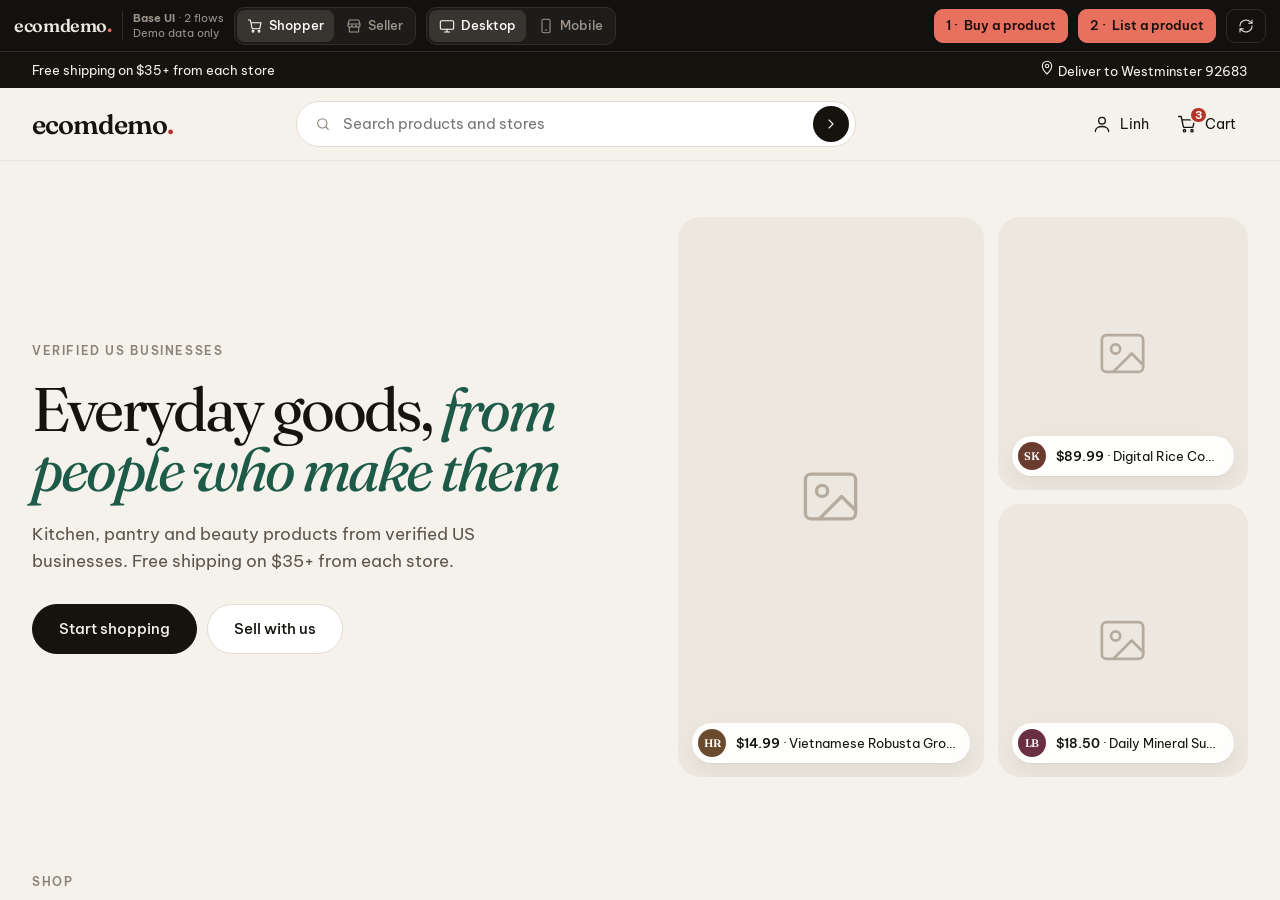
==== commit 6df2aa72: "Slim down to base UI with two flows: shopper buys, seller lists Co-Authored-By: Claude Opus 5.5 <nor" ====
--- a/index.html
+++ b/index.html
@@ -4,7 +4,7 @@
 <meta charset="utf-8">
 <meta name="viewport" content="width=device-width,initial-scale=1,viewport-fit=cover">
 <title>EcomDemo Prototype</title>
-<meta name="description" content="Clickable prototype of a US multi-vendor marketplace for business sellers. Shopper storefront (desktop + mobile, English / Tiếng Việt), Seller Central and Marketplace Admin.">
+<meta name="description" content="Clickable prototype of a US multi-vendor marketplace for business sellers. Base UI with two flows: a shopper buys a product, a business lists a product.">
 <link rel="preconnect" href="https://fonts.googleapis.com">
 <link rel="preconnect" href="https://fonts.gstatic.com" crossorigin>
 <link href="https://fonts.googleapis.com/css2?family=Be+Vietnam+Pro:wght@400;500;600;700&family=Fraunces:ital,opsz,wght@0,9..144,300..700;1,9..144,300..700&display=swap" rel="stylesheet">
@@ -15,10 +15,7 @@
 <main class="stage" id="stage"></main>
 <div class="toasts" id="toasts" aria-live="polite"></div>
 <script src="assets/data.js"></script>
-<script src="assets/core.js"></script>
-<script src="assets/buyer.js"></script>
-<script src="assets/seller.js"></script>
-<script src="assets/admin.js"></script>
+<script src="assets/app.js"></script>
 <script>boot()</script>
 </body>
 </html>
--- a/assets/styles.css
+++ b/assets/styles.css
@@ -268,7 +268,7 @@
 
 /* hero */
 .hero{display:grid;grid-template-columns:minmax(0,1.05fr) minmax(0,1fr);gap:48px;align-items:center;padding:56px 0 24px}
-.hero h1{font-family:var(--serif);font-weight:400;font-size:clamp(44px,6.2vw,84px);line-height:.98;letter-spacing:-.045em;margin-top:18px}
+.hero h1{font-family:var(--serif);font-weight:400;font-size:clamp(44px,4.8vw,72px);line-height:.98;letter-spacing:-.045em;margin-top:18px}
 .hero h1 em{font-style:italic;color:var(--accent)}
 .hero p.lead{font-size:17px;color:var(--ink-2);max-width:500px;margin-top:22px;line-height:1.55}
 .hero .ctas{display:flex;gap:10px;margin-top:30px;flex-wrap:wrap}
